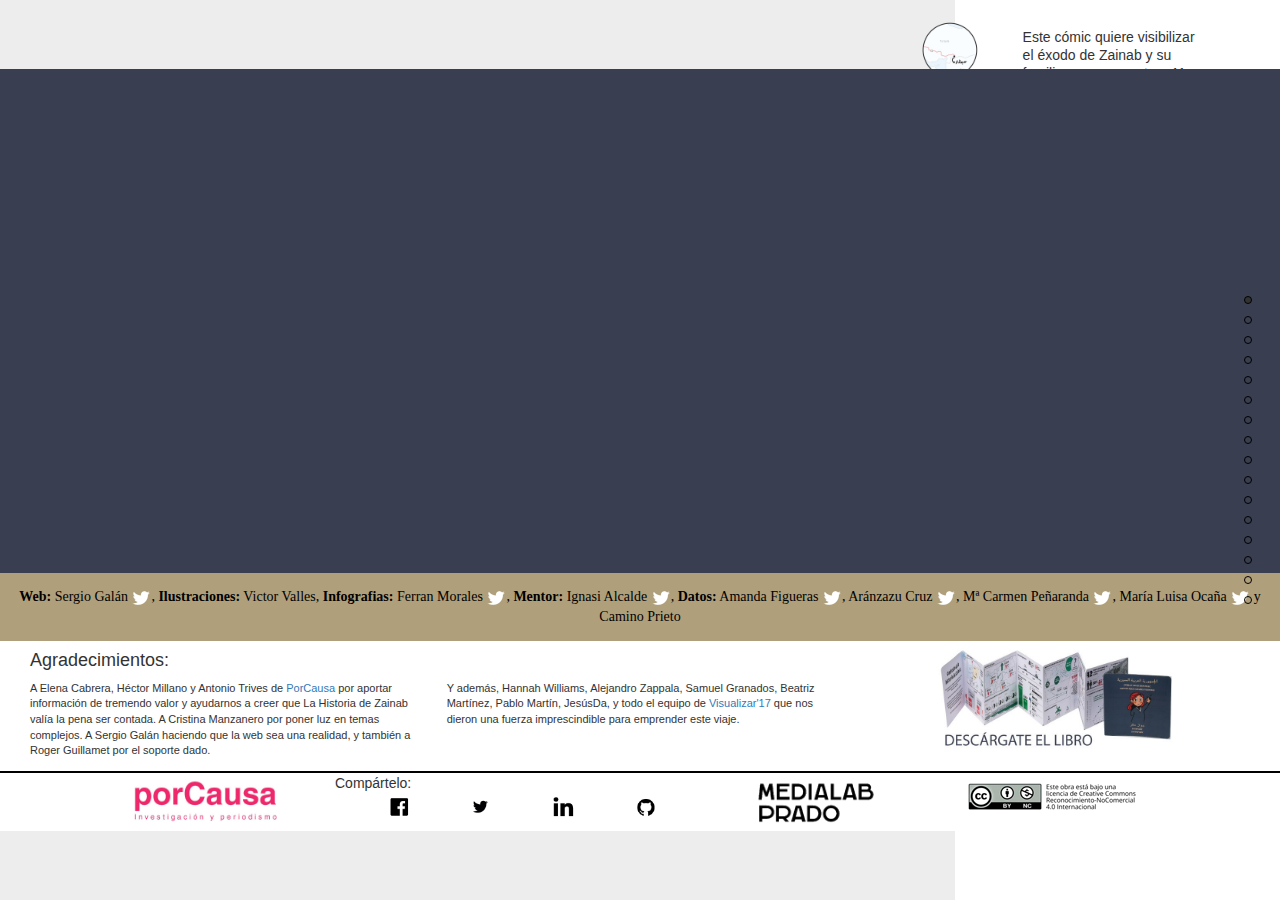
==== index.html @ 7ae91c41 "new" ====
<!DOCTYPE html>
<!-- saved from url=(0029)http://historiadezainab.org/# -->
<html>
<head><meta http-equiv="Content-Type" content="text/html; charset=UTF-8">
<!-- Global site tag (gtag.js) - Google Analytics -->
<script type="text/javascript" async="" src="./historiadezainab.org_files/analytics.js.下载"></script><script async="" src="./historiadezainab.org_files/js"></script>
<script>
  window.dataLayer = window.dataLayer || [];
  function gtag(){dataLayer.push(arguments);}
  gtag('js', new Date());

  gtag('config', 'UA-76793229-2');
</script>

	
    <meta http-equiv="X-UA-Compatible" content="IE=edge">
    <meta name="viewport" content="width=device-width, minimum-scale=1.0, maximum-scale=1.0, user-scalable=no">
     
    <!-- <base href="http://127.0.0.1/traficomadrid/">-->
    <link href="./historiadezainab.org_files/css" rel="stylesheet">
    <link rel="shortcut icon" href="http://historiadezainab.org/images/favicon.ico"> 
<meta property="og:url" content="http://historiadezainab.org/">
<meta property="og:type" content="article">
<meta property="og:title" content="Historia de Zainab. Periplos de una niña siria que huye de la guerra">
<meta property="og:description" content="Este cómic quiere visibilizar el éxodo de Zainab y su familia que, como otros 11 millones de personas, se han visto obligadas a abandonar su hogar desde que en 2011 comenzó la guerra en Siria.">
<meta property="og:image" content="https://raw.githubusercontent.com/medialab-prado/menoresRefugiadxs/master/images/c0_portada.jpg">
	
    <!--  CSS -->


    <link rel="stylesheet" href="./historiadezainab.org_files/bootstrap.min.css">
    <link rel="stylesheet" href="./historiadezainab.org_files/BootstrapXL.css">
    <link href="./historiadezainab.org_files/jBox.css" rel="stylesheet">
    <link rel="stylesheet" type="text/css" media="(min-width: 900px)" href="./historiadezainab.org_files/jquery.pagepiling.css">
    <link rel="stylesheet" href="./historiadezainab.org_files/home.css">
    <link rel="stylesheet" href="./historiadezainab.org_files/mobile.css">


<!--  JAVASCRIPT -->
    <script type="text/javascript" src="./historiadezainab.org_files/jquery.min.js.下载"></script>
    <!-- jbox -->
    <script src="./historiadezainab.org_files/jBox.min.js.下载"></script>




    <script type="text/javascript" src="./historiadezainab.org_files/bootstrap.min.js.下载"></script>
    <script type="text/javascript" src="./historiadezainab.org_files/jsrender.min.js.下载"></script>


    <!-- fullpage -->

    <script type="text/javascript" src="./historiadezainab.org_files/jquery.pagepiling.js.下载"></script>
    <!--  fullpage -->
    <script type="text/javascript" src="./historiadezainab.org_files/jquery.waypoints.min.js.下载"></script>

    <script>
        if (window.innerWidth > 900) {
            var head = document.getElementsByTagName('head')[0];

            var s1 = document.createElement("script");
            s1.type = "text/javascript";
            s1.src = "js/main.js";
            head.appendChild(s1);
        }else{
            var head = document.getElementsByTagName('head')[0];

            var s1 = document.createElement("script");
            s1.type = "text/javascript";
            s1.src = "js/main-mvl.js";
            head.appendChild(s1);
        }
    </script><script type="text/javascript" src="./historiadezainab.org_files/main.js.下载"></script>

</head>

<body class="vsc-initialized">
    <div id="pagepiling" style="overflow: hidden; touch-action: none;">
        <div class="section pp-section active pp-table" data-anchor="portada" style="z-index: 8;"><div class="pp-tableCell" style="height:100%">
            <div class="section-container" id="portada">

            <div class="container-fluid desktop-profile" style="background:url(images/c0_portada_cortada.jpg); background-color:#393F51; background-position: top; background-repeat: no-repeat; background-size: contain; width:100%; height:56vh">
    <div class="row">
        <div id="portada">
        <!--    <img src="images/c0_portada.jpg" class="img-responsive" style="z-index:1000"/> -->
            <div style="position:absolute; right:90px; bottom:10px;">
                <!--<a href="#" class="referencias" id="referencias-page-btn-0"> Créditos </a>-->
            </div>
        </div>
    </div>
</div>
<div class="container-fluid">
    <div clas="row" id="equipo-row" style="">
            <b>Web:</b> Sergio Galán <a href="https://twitter.com/sergioeclectico" target="_blank"><img alt="Sergio Twitter" src="./historiadezainab.org_files/twitter_portada_3.png"></a>,  <b>Ilustraciones:</b> Victor Valles,  <b>Infografias:</b> Ferran Morales <a href="https://twitter.com/ferranmorales" target="_blank"><img alt="Ferran Twitter" src="./historiadezainab.org_files/twitter_portada_3.png"></a>,  <b>Mentor:</b> Ignasi Alcalde <a href="https://twitter.com/ignasialcalde" target="_blank"><img alt="Ignasi Twitter" src="./historiadezainab.org_files/twitter_portada_3.png"></a>,  <b>Datos:</b> Amanda Figueras <a href="https://twitter.com/Lamandafi" target="_blank"><img alt="Amanda Twitter" src="./historiadezainab.org_files/twitter_portada_3.png"></a>,  Aránzazu Cruz <a href="https://twitter.com/arancruzmar" target="_blank"><img alt="Aranzazu Twitter" src="./historiadezainab.org_files/twitter_portada_3.png"></a>,  Mª Carmen Peñaranda <a href="https://twitter.com/MamenPenaranda" target="_blank"><img alt="Mamen Twitter" src="./historiadezainab.org_files/twitter_portada_3.png"></a>,  María Luisa Ocaña <a href="https://twitter.com/SpaceDog_1" target="_blank"><img alt="Maria Twitter" src="./historiadezainab.org_files/twitter_portada_3.png"></a>  y Camino Prieto
    </div>
    <div clas="row" style="min-height:120px; font-size:11px">
        <div class="col-md-4 ">
            <h4>Agradecimientos:</h4>
            A Elena Cabrera, Héctor Millano y Antonio Trives de <a href="https://porcausa.org/" target="_blank">PorCausa</a> por aportar información de tremendo
            valor y ayudarnos a creer que La Historia de Zainab valía la pena ser contada. A Cristina Manzanero por poner luz en temas complejos.
            A Sergio Galán haciendo que la web sea una realidad, y también a Roger Guillamet por el soporte dado.
        </div>
        <div class="col-md-4">
            <h4>&nbsp;</h4>
            Y además, Hannah Williams, Alejandro Zappala, Samuel Granados, Beatriz Martínez,
             Pablo Martín, JesúsDa, y todo el equipo de <a href="http://medialab-prado.es/article/visualizar17-migraciones" target="_blank">Visualizar'17</a>  que nos dieron una fuerza
            imprescindible para emprender este viaje.
        </div>
        <div class="col-md-4 ">
            <a href="http://historiadezainab.org/images/zainab_print.pdf" target="_blank" style="display: block; width:250px; margin: auto"> <img src="./historiadezainab.org_files/libro.jpg" class="img-responsive"> </a>
        </div>
    </div>
    <div clas="row">
        <div class="col-md-12">

        </div>
    </div>
    <div class="row" style="border-top:2px solid black; margin-top:10px;">
        <div class="col-md-2 col-md-offset-1" id="cover-footer">
                <div style="padding:5px">
                    <a href="https://porcausa.org/" target="_blank"> <img src="./historiadezainab.org_files/c0_portada_porcausa.png" class="img-responsive" width="155"> </a>
                </div>
        </div>
        <div class="col-md-4" id="cover-social">
            Compártelo:
            <ul class="share-buttons">
              <li><a href="https://www.facebook.com/sharer/sharer.php?u=http%3A%2F%2Fhistoriadezainab.org%2F&amp;t=La%20historia%20de%20Zainab" title="Share on Facebook" target="_blank"><img alt="Share on Facebook" src="./historiadezainab.org_files/c0_portada_facebook.png"></a></li>
              <li><a href="https://twitter.com/intent/tweet?source=http%3A%2F%2Fhistoriadezainab.org%2F&amp;text=La%20historia%20de%20Zainab:%20http%3A%2F%2Fhistoriadezainab.org%2F" target="_blank" title="Tweet"><img alt="Tweet" src="./historiadezainab.org_files/c0_portada_twitter.png"></a></li>
              <li><a href="http://www.linkedin.com/shareArticle?mini=true&amp;url=http%3A%2F%2Fhistoriadezainab.org%2F&amp;title=La%20historia%20de%20Zainab&amp;summary=Este%20c%C3%B3mic%20quiere%20visibilizar%20el%20%C3%A9xodo%20de%20Zainab%20y%20su%20familia%20que%2C%20como%20otros%2011%20millones%20de%20personas%2C%20se%20han%20visto%20obligadas%20a%20abandonar%20su%20hogar%20desde%20que%20en%202011%20comenz%C3%B3%20la%20guerra%20en%20Siria.&amp;source=http%3A%2F%2Fhistoriadezainab.org%2F" target="_blank" title="Share on LinkedIn"><img alt="Share on LinkedIn" src="./historiadezainab.org_files/c0_portada_linkedit.png"></a></li>
              <li><a href="https://github.com/medialab-prado/menoresRefugiadxs" target="_blank" title="GitHub"><img alt="GitHub" src="./historiadezainab.org_files/c0_portada_github.png"></a></li>
            </ul>
        </div>
        <div class="col-md-2 " style="padding:5px">
            <a href="http://medialab-prado.es/" target="_blank"> <img src="./historiadezainab.org_files/c0_portada_medialab.png" class="img-responsive" width="160"></a>
        </div>
        <div class="col-md-2 " style="padding:5px">
            <div style="font-size:8px; line-height:12px; vertical-align:center;">

            <a rel="license" href="http://creativecommons.org/licenses/by-nc/4.0/" target="_blank"><img alt="Licencia de Creative Commons" style="border-width:0" src="./historiadezainab.org_files/creative_2.png"></a>
        </div>
    </div>

</div>
<script src="./historiadezainab.org_files/iiba-ll-s.js.下载" id="iib-awards-badge" style="z-index:100"></script>
<style>
#iib-awards-badge-link{
    z-index: 100
}
</style>


<div class="referencias-popover" id="referencias-page-0">


</div>
</div></div>

        </div></div>
        <div class="section pp-section pp-table" data-anchor="page1" style="z-index: 7;"><div class="pp-tableCell" style="height:100%">
            <div class="section-container" id="page-1">

            <div class="container-fluid">
    <div class="row">
        <div class="col-md-9 section-left">
            <div class="section-inner-content">
                <div class="story-content" style="background-image: url(&quot;images/c1_IMG_story.jpg&quot;); height: 685.675px;">
                <!--     <img src="images/c1_IMG_story.jpg" class="img-responsive" /> imagen de historia-->
                </div>
                <div class="data-content" style="display: none; background-image: url(&quot;images/c1_IMG_grafico.jpg&quot;); height: 685.675px;">
                    <!-- <img src="images/c1_IMG_grafico.jpg" class="img-responsive" /> imagen de datos-->
                </div>
            </div>
        </div>
        <div class="col-md-3">
            <div class="menu-content">
                <!-- METER CONTENIDO DEL PANEL DERECHO AQUÍ -->
                <div class="menu-story-content">
                    <div class="row">
                        <div class="col-md-9 col-md-offset-1 col-lg-8 col-lg-offset-2 col-sm-10 col-sm-offset-1 col-xl-7 col-xl-offset-1">

                        <div class="menu-story-inner">
                        Este cómic quiere visibilizar el éxodo de Zainab y su familia que, como otros 11 millones de personas, se han visto obligadas a abandonar su hogar desde que en 2011 comenzó la guerra en Siria. <br>Esta historia y sus protagonistas se basan en casos y hechos reales.
                        </div>
                        <!--<a href="#" class="switchMode" class="btn btn-circle">   <img src="images/c1_ver_grafico.jpg" class="vergrafico img-responsive" /> </a>-->
                </div>
            </div>
                </div>
                <div class="menu-data-content" style="display:none">
                    <div class="row">
                        <div class="col-md-9 col-md-offset-1 col-lg-8 col-lg-offset-2 col-sm-10 col-sm-offset-1 col-xl-7 col-xl-offset-1">
                            <div class="menu-data-inner">
                                Este proyecto se ha realizado durante Visualizar'17, un proceso de investigación participativo sobre visualización de información y migraciones. Los datos entran en acción para contar una historia. Y si a menudo es difícil obtener datos fiables, en un contexto de guerra todas las cifras se convierten en estimaciones. No por ello dejan de representar una realidad que están viviendo millones de personas tratadas como números. Aquí tratamos a los números como personas.
                            </div>
                            <a href="http://historiadezainab.org/#" class="referencias" id="referencias-page-btn-1"> Referencias bibliográficas </a>
                            <!-- <a href="#" class="switchMode" class="btn btn-circle">
                                <img src="images/c1_ver_story.jpg" class="verstory img-responsive" />
                            </a> -->
                        </div>
                    </div>
                </div>
            </div>

            <div class="extra-btn-container">
                <a class="" id="map-btn-page-1" href="http://historiadezainab.org/#"> <img src="./historiadezainab.org_files/c1_menu_mapa.png" width="60px" height="74px" class="mapa img-responsive">
                    ver mapa
                </a>
                <a href="http://historiadezainab.org/#" class="switchMode verstory-btn" style="display: none;">
                    <img src="./historiadezainab.org_files/c1_menu_story.png" width="60px" height="74px" class="verstory img-responsive">
                    ver historia
                </a>
                <a href="http://historiadezainab.org/#" class="switchMode vergrafico-btn"> <img src="./historiadezainab.org_files/c1_menu_datos.png" width="60px" height="74px" class="vergrafico img-responsive">
                    ver datos
                </a>
            </div>


        </div>
    </div>

</div>

<div class="map-popover" id="map-page-1">
    <img src="./historiadezainab.org_files/c1_mapa_ACT.jpg" class="img-responsive">
</div>
</div>
        </div></div>
        <div class="section pp-section pp-table" data-anchor="page2" style="z-index: 6;"><div class="pp-tableCell" style="height:100%">
            <div class="section-container" id="page-2">

            <div class="container-fluid">
    <div class="row">
        <div class="col-md-9 section-left">
            <div class="section-inner-content">
                <div class="story-content" style="background-image: url(&quot;images/c2_IMG_story.jpg&quot;); height: 685.675px;">
                <!--     <img src="images/c1_IMG_story.jpg" class="img-responsive" /> imagen de historia-->
                </div>
                <div class="data-content" style="display: none; background-image: url(&quot;images/c2_IMG_grafico.jpg&quot;); height: 685.675px;">
                    <!-- <img src="images/c1_IMG_grafico.jpg" class="img-responsive" /> imagen de datos-->
                </div>
            </div>
        </div>
        <div class="col-md-3">
            <div class="menu-content">
                <!-- METER CONTENIDO DEL PANEL DERECHO AQUÍ -->
                <div class="menu-story-content">
                    <div class="row">
                        <div class="col-md-9 col-md-offset-1 col-lg-8 col-lg-offset-2 col-sm-10 col-sm-offset-1 col-xl-7 col-xl-offset-1">

                        <div class="menu-story-inner">
                        <b><br> Octubre 2015<br> Alepo &gt; Turquía <br>  (600 km en 4 días)<br>  <br> </b>  El periplo de Zainab y su familia comienza una noche de otoño, justo un año después de que su padre se marchara a Alemania con el objetivo de solicitar asilo. Para evitar al ejército y los controles, viajan a pie durante las noches y descansan durante el día en escondites. Zainab y su familia no están solos. Miles de personas se desplazan en fila para llegar a Turquía. Tras cuatro días, cruzan la frontera. Justo ahí les espera un coche que, tras un precio acordado, les acercará al mar.
                        </div>
                        <!--<a href="#" class="switchMode" class="btn btn-circle">   <img src="images/c2_ver_grafico.jpg" class="vergrafico img-responsive" /> </a>-->
                </div>
            </div>
                </div>
                <div class="menu-data-content" style="display:none">
                    <div class="row">
                        <div class="col-md-9 col-md-offset-1 col-lg-8 col-lg-offset-2 col-sm-10 col-sm-offset-1 col-xl-7 col-xl-offset-1">
                            <div class="menu-data-inner">
                                Cuando se inicia el conflicto, en 2011, Siria es el tercer país del mundo receptor de personas refugiadas. En 2015, cuando Zainab y su familia comienzan su periplo, Siria es el principal país de origen de los refugiados con más de 11,5 millones. En la actualidad, en 2017, dos de cada tres personas de Siria han tenido que abandonar su hogar.  Zainab y su familia viajan durante las noches y a pie, tardan cuatro días en llegar.
                            </div>
                            <a href="http://historiadezainab.org/#" class="referencias" id="referencias-page-btn-2"> Referencias bibliográficas </a>
                            <!-- <a href="#" class="switchMode" class="btn btn-circle">
                                <img src="images/c2_ver_story.jpg" class="verstory img-responsive" />
                            </a> -->
                        </div>
                    </div>
                </div>
            </div>

            <div class="extra-btn-container">
                <a class="" id="map-btn-page-2" href="http://historiadezainab.org/#"> <img src="./historiadezainab.org_files/c2_menu_mapa.png" width="60px" height="74px" class="mapa img-responsive">
                    ver mapa
                </a>
                <a href="http://historiadezainab.org/#" class="switchMode verstory-btn" style="display: none;">
                    <img src="./historiadezainab.org_files/c2_menu_story.png" width="60px" height="74px" class="verstory img-responsive">
                    ver historia
                </a>
                <a href="http://historiadezainab.org/#" class="switchMode vergrafico-btn"> <img src="./historiadezainab.org_files/c2_menu_datos.png" width="60px" height="74px" class="vergrafico img-responsive">
                    ver datos
                </a>
            </div>


        </div>
    </div>

</div>

<div class="map-popover" id="map-page-2">
    <img src="./historiadezainab.org_files/c2_mapa_ACT.jpg" class="img-responsive">
</div>
</div>
        </div></div>
        <div class="section pp-section pp-table" data-anchor="page3" style="z-index: 5;"><div class="pp-tableCell" style="height:100%">
            <div class="section-container" id="page-3">

            <div class="container-fluid">
    <div class="row">
        <div class="col-md-9 section-left">
            <div class="section-inner-content">
                <div class="story-content" style="background-image: url(&quot;images/c3_IMG_story.jpg&quot;); height: 685.675px;">
                <!--     <img src="images/c1_IMG_story.jpg" class="img-responsive" /> imagen de historia-->
                </div>
                <div class="data-content" style="display: none; background-image: url(&quot;images/c3_IMG_grafico.jpg&quot;); height: 685.675px;">
                    <!-- <img src="images/c1_IMG_grafico.jpg" class="img-responsive" /> imagen de datos-->
                </div>
            </div>
        </div>
        <div class="col-md-3">
            <div class="menu-content">
                <!-- METER CONTENIDO DEL PANEL DERECHO AQUÍ -->
                <div class="menu-story-content">
                    <div class="row">
                        <div class="col-md-9 col-md-offset-1 col-lg-8 col-lg-offset-2 col-sm-10 col-sm-offset-1 col-xl-7 col-xl-offset-1">

                        <div class="menu-story-inner">
                        <b><br>Noviembre 2015<br>Turquía &gt; Izmir<br>(500 km en 6 días)<br><br></b>Zainab llega a Izmir, donde se dan cita centenares de familias con el objetivo de buscar una embarcación que los lleve a Grecia.Los traficantes de personas exigen a la madre de Zainab entre 500 y 700 euros por una plaza de un único adulto en un bote pequeño. El precio para los niños se reduce a la mitad.Un chaleco salvavidas son otros 100 euros. La madre de Zainab no confía en las personas que hacen del tráfico humano su modo de vida.
                        </div>
                        <!--<a href="#" class="switchMode" class="btn btn-circle">   <img src="images/c3_ver_grafico.jpg" class="vergrafico img-responsive" /> </a>-->
                </div>
            </div>
                </div>
                <div class="menu-data-content" style="display:none">
                    <div class="row">
                        <div class="col-md-9 col-md-offset-1 col-lg-8 col-lg-offset-2 col-sm-10 col-sm-offset-1 col-xl-7 col-xl-offset-1">
                            <div class="menu-data-inner">
                                El 90% de los migrantes que llegan a Europa lo hacen usando redes de tráfico de personas. En muchas ocasiones, los contrabandistas cuentan además con la complicidad de los funcionarios de los controles fronterizos que quieren beneficiarse de un lucrativo negocio que, en 2016, supuso 2.000 millones de euros y en 2015 más del doble: 5.000 millones de euros.
                            </div>
                            <a href="http://historiadezainab.org/#" class="referencias" id="referencias-page-btn-3"> Referencias bibliográficas </a>
                            <!-- <a href="#" class="switchMode" class="btn btn-circle">
                                <img src="images/c3_ver_story.jpg" class="verstory img-responsive" />
                            </a> -->
                        </div>
                    </div>
                </div>
            </div>

            <div class="extra-btn-container">
                <a class="" id="map-btn-page-3" href="http://historiadezainab.org/#"> <img src="./historiadezainab.org_files/c3_menu_mapa.png" width="60px" height="74px" class="mapa img-responsive">
                    ver mapa
                </a>
                <a href="http://historiadezainab.org/#" class="switchMode verstory-btn" style="display: none;">
                    <img src="./historiadezainab.org_files/c3_menu_story.png" width="60px" height="74px" class="verstory img-responsive">
                    ver historia
                </a>
                <a href="http://historiadezainab.org/#" class="switchMode vergrafico-btn"> <img src="./historiadezainab.org_files/c3_menu_datos.png" width="60px" height="74px" class="vergrafico img-responsive">
                    ver datos
                </a>
            </div>


        </div>
    </div>

</div>

<div class="map-popover" id="map-page-3">
    <img src="./historiadezainab.org_files/c3_mapa_ACT.jpg" class="img-responsive">
</div>
</div>
        </div></div>
        <div class="section pp-section pp-table" data-anchor="page4" style="z-index: 4;"><div class="pp-tableCell" style="height:100%">
            <div class="section-container" id="page-4">

            <div class="container-fluid">
    <div class="row">
        <div class="col-md-9 section-left">
            <div class="section-inner-content">
                <div class="story-content" style="background-image: url(&quot;images/c4_IMG_story.jpg&quot;); height: 685.675px;">
                <!--     <img src="images/c1_IMG_story.jpg" class="img-responsive" /> imagen de historia-->
                </div>
                <div class="data-content" style="display: none; background-image: url(&quot;images/c4_IMG_grafico.jpg&quot;); height: 685.675px;">
                    <!-- <img src="images/c1_IMG_grafico.jpg" class="img-responsive" /> imagen de datos-->
                </div>
            </div>
        </div>
        <div class="col-md-3">
            <div class="menu-content">
                <!-- METER CONTENIDO DEL PANEL DERECHO AQUÍ -->
                <div class="menu-story-content">
                    <div class="row">
                        <div class="col-md-9 col-md-offset-1 col-lg-8 col-lg-offset-2 col-sm-10 col-sm-offset-1 col-xl-7 col-xl-offset-1">

                        <div class="menu-story-inner">
                        <b><br> Noviembre 2015<br> Izmir &gt; Lesbos<br> (170 km en 4 horas)<br> <br></b> El Mediterráneo se convierte en temible tras ver que la embarcación segura que les prometieron es en realidad una lancha de goma. Las 54 personas que quieren surcar la travesía hasta Grecia se suben a un bote que tiene capacidad para 30. El mar está bravío, y aunque sólo 200 kilómetros separan Turquía de Grecia, el viaje se hace eterno. Nuestra protagonista llega a la isla de Lesbos. Pisar de nuevo tierra firme parece un sueño. Son recibidos por voluntarios y trasladados al campo de Moria.
                        </div>
                        <!--<a href="#" class="switchMode" class="btn btn-circle">   <img src="images/c4_ver_grafico.jpg" class="vergrafico img-responsive" /> </a>-->
                </div>
            </div>
                </div>
                <div class="menu-data-content" style="display:none">
                    <div class="row">
                        <div class="col-md-9 col-md-offset-1 col-lg-8 col-lg-offset-2 col-sm-10 col-sm-offset-1 col-xl-7 col-xl-offset-1">
                            <div class="menu-data-inner">
                                Cerca de un millón de personas han llegado a Europa por las rutas migratorias del Mediterráneo desde 2015, aunque la Europol ha advertido de la existencia de otro tipo de desapariciones: 10.000 menores refugiados no acompañados podrían haber caído en redes criminales y de trata de personas.
                            </div>
                            <a href="http://historiadezainab.org/#" class="referencias" id="referencias-page-btn-4"> Referencias bibliográficas </a>
                            <!-- <a href="#" class="switchMode" class="btn btn-circle">
                                <img src="images/c4_ver_story.jpg" class="verstory img-responsive" />
                            </a> -->
                        </div>
                    </div>
                </div>
            </div>

            <div class="extra-btn-container">
                <a class="" id="map-btn-page-4" href="http://historiadezainab.org/#"> <img src="./historiadezainab.org_files/c4_menu_mapa.png" width="60px" height="74px" class="mapa img-responsive">
                    ver mapa
                </a>
                <a href="http://historiadezainab.org/#" class="switchMode verstory-btn" style="display: none;">
                    <img src="./historiadezainab.org_files/c4_menu_story.png" width="60px" height="74px" class="verstory img-responsive">
                    ver historia
                </a>
                <a href="http://historiadezainab.org/#" class="switchMode vergrafico-btn"> <img src="./historiadezainab.org_files/c4_menu_datos.png" width="60px" height="74px" class="vergrafico img-responsive">
                    ver datos
                </a>
            </div>


        </div>
    </div>

</div>

<div class="map-popover" id="map-page-4">
    <img src="./historiadezainab.org_files/c4_mapa_ACT.jpg" class="img-responsive">
</div>
</div>
        </div></div>
        <div class="section pp-section pp-table" data-anchor="page5" style="z-index: 3;"><div class="pp-tableCell" style="height:100%">
            <div class="section-container" id="page-5">

            <div class="container-fluid">
    <div class="row">
        <div class="col-md-9 section-left">
            <div class="section-inner-content">
                <div class="story-content" style="background-image: url(&quot;images/c5_IMG_story.jpg&quot;); height: 685.675px;">
                <!--     <img src="images/c1_IMG_story.jpg" class="img-responsive" /> imagen de historia-->
                </div>
                <div class="data-content" style="display: none; background-image: url(&quot;images/c5_IMG_grafico.jpg&quot;); height: 685.675px;">
                    <!-- <img src="images/c1_IMG_grafico.jpg" class="img-responsive" /> imagen de datos-->
                </div>
            </div>
        </div>
        <div class="col-md-3">
            <div class="menu-content">
                <!-- METER CONTENIDO DEL PANEL DERECHO AQUÍ -->
                <div class="menu-story-content">
                    <div class="row">
                        <div class="col-md-9 col-md-offset-1 col-lg-8 col-lg-offset-2 col-sm-10 col-sm-offset-1 col-xl-7 col-xl-offset-1">

                        <div class="menu-story-inner">
                        <b><br> Noviembre 2015<br>Lesbos &gt; Moria<br>(0 km. Están cuatro meses)<br><br></b>Zainab y su familia desembarcan en Lesbos. Ellos, junto con las demás personas que llegaron en su bote, se registran en Moria y piden la residencial temporal mientras se resuelve la reagrupación familiar solicitada por su padre en Alemania. Durante los meses que viven aquí, la familia accede a los recursos que facilita el campamento mientras esperan una respuesta su petición de residencia. Este campo, comparado con otros, no es acogedor. Es un lugar de llegada y hacinamiento. Tiene capacidad para 1.500 personas y hay más de 3.000.
                        </div>
                        <!--<a href="#" class="switchMode" class="btn btn-circle">   <img src="images/c5_ver_grafico.jpg" class="vergrafico img-responsive" /> </a>-->
                </div>
            </div>
                </div>
                <div class="menu-data-content" style="display:none">
                    <div class="row">
                        <div class="col-md-9 col-md-offset-1 col-lg-8 col-lg-offset-2 col-sm-10 col-sm-offset-1 col-xl-7 col-xl-offset-1">
                            <div class="menu-data-inner">
                                Grecia vive una llegada exponencial de personas migrantes en 2015, con un aumento de más de 800.000 personas respecto al año anterior. Las solicitudes de asilo suponen un escaso 2% sobre el millón de personas que han llegado a Grecia desde 2014. En 2016, ocho de cada diez solicitudes de asilo quedaron pendientes de gestionar.
                            </div>
                            <a href="http://historiadezainab.org/#" class="referencias" id="referencias-page-btn-5"> Referencias bibliográficas </a>
                            <!-- <a href="#" class="switchMode" class="btn btn-circle">
                                <img src="images/c5_ver_story.jpg" class="verstory img-responsive" />
                            </a> -->
                        </div>
                    </div>
                </div>
            </div>

            <div class="extra-btn-container">
                <a class="" id="map-btn-page-5" href="http://historiadezainab.org/#"> <img src="./historiadezainab.org_files/c5_menu_mapa.png" width="60px" height="74px" class="mapa img-responsive">
                    ver mapa
                </a>
                <a href="http://historiadezainab.org/#" class="switchMode verstory-btn" style="display: none;">
                    <img src="./historiadezainab.org_files/c5_menu_story.png" width="60px" height="74px" class="verstory img-responsive">
                    ver historia
                </a>
                <a href="http://historiadezainab.org/#" class="switchMode vergrafico-btn"> <img src="./historiadezainab.org_files/c5_menu_datos.png" width="60px" height="74px" class="vergrafico img-responsive">
                    ver datos
                </a>
            </div>


        </div>
    </div>

</div>

<div class="map-popover" id="map-page-5">
    <img src="./historiadezainab.org_files/c5_mapa_ACT.jpg" class="img-responsive">
</div>
</div>
        </div></div>
        <div class="section pp-section pp-table" data-anchor="page6" style="z-index: 2;"><div class="pp-tableCell" style="height:100%">
            <div class="section-container" id="page-6">

            <div class="container-fluid">
    <div class="row">
        <div class="col-md-9 section-left">
            <div class="section-inner-content">
                <div class="story-content" style="background-image: url(&quot;images/c6_IMG_story.jpg&quot;); height: 685.675px;">
                    <!-- img src="images/c6_IMG_story.jpg" class="img-responsive" /> --> <!-- imagen de historia-->
                </div>
                <div class="data-content" style="display: none; height: 685.675px;">
                    <div class="row">
                        <div class="col-sm-2 col-lg-1 " style="margin-top:2em">
                            <ul class="carousel-btn">
                                <a href="http://historiadezainab.org/#" data-target="#myCarousel" data-slide-to="0" class="carouselGotoBtn btn btn-default btn-block active">
                                    <li>
                                        2011
                                    </li>
                                </a>
                                <a href="http://historiadezainab.org/#" data-target="#myCarousel" data-slide-to="1" class="carouselGotoBtn btn btn-default btn-block">
                                    <li>
                                    2012
                                </li></a>
                                <a href="http://historiadezainab.org/#" data-target="#myCarousel" data-slide-to="2" class="carouselGotoBtn btn btn-default btn-block">
                                    <li>
                                    2013
                                </li></a>
                                <a href="http://historiadezainab.org/#" data-target="#myCarousel" data-slide-to="3" class="carouselGotoBtn btn btn-default btn-block">
                                    <li>
                                    2014
                                </li></a>
                                <a href="http://historiadezainab.org/#" data-target="#myCarousel" data-slide-to="4" class="carouselGotoBtn btn btn-default btn-block">
                                    <li>
                                    2015
                                </li></a>
                                <a href="http://historiadezainab.org/#" data-target="#myCarousel" data-slide-to="5" class="carouselGotoBtn btn btn-default btn-block">
                                    <li>
                                    2016
                                </li></a>
                                <a href="http://historiadezainab.org/#" data-target="#myCarousel" data-slide-to="6" class="carouselGotoBtn btn btn-default btn-block">
                                    <li>
                                    2017
                                </li></a>
                            </ul>
                        </div>
                        <div class="col-sm-10 col-lg-11">
                            <div id="myCarousel" class="carousel" data-ride="carousel">
                                <div class="carousel-inner">
                                    <div class="item active">
                                      <img src="./historiadezainab.org_files/c6_aerea2011.jpg" alt="2011">
                                    </div>

                                    <div class="item">
                                      <img src="./historiadezainab.org_files/c6_aerea2012.jpg" alt="2012">
                                    </div>

                                    <div class="item">
                                      <img src="./historiadezainab.org_files/c6_aerea2013.jpg" alt="2013">
                                    </div>
                                    <div class="item">
                                      <img src="./historiadezainab.org_files/c6_aerea2014.jpg" alt="2014">
                                    </div>
                                    <div class="item">
                                      <img src="./historiadezainab.org_files/c6_aerea2015.jpg" alt="2015">
                                    </div>
                                    <div class="item">
                                      <img src="./historiadezainab.org_files/c6_aerea2016.jpg" alt="2016">
                                    </div>
                                    <div class="item">
                                      <img src="./historiadezainab.org_files/c6_aerea2017.jpg" alt="2017">
                                    </div>
                                  </div>
                              </div>
                              <div>
                                  <img src="./historiadezainab.org_files/c6_IMG_grafico_inferior.jpg" class="img-responsive">
                              </div>
                          </div>
                      </div>
                </div>
            </div>
        </div>
        <div class="col-md-3">
            <div class="menu-content">
                <!-- METER CONTENIDO DEL PANEL DERECHO AQUÍ -->

                <div class="menu-story-content">
                    <div class="row">
                        <div class="col-md-9 col-md-offset-1 col-lg-8 col-lg-offset-2 col-sm-10 col-sm-offset-1 col-xl-7 col-xl-offset-1">
                            <div class="menu-story-inner">
                            <b><br>Marzo 2016<br>Moria &gt; Nea Kavala<br>(528 km. Están un año)<br><br></b> Marzo 2016. Ante el hacinamiento de Moria, Zainab y su familia son trasladados al campo de Nea Kavala, en Polikastro. Aquí continúan la espera de la petición de residencia temporal. Zainab está contenta, las condiciones en este campo son mucho mejores que en el anterior. En él viven 425 personas, y Zainab tiene acceso a actividades educativas, compartidas con muchos otros menores. La situación de su madre es más desesperada: la espera se hace eterna y carecen de posibilidades para continuar con una vida digna. Nea Kavala se convierte en su hogar durante un largo año.
                            </div>
                            <!-- <a href="#" class="switchMode" class="btn btn-circle"> <img src="images/c6_ver_grafico.jpg" class="vergrafico img-responsive" /> </a>-->
                        </div>
                    </div>
                </div>
                <div class="menu-data-content" style="display:none">
                    <div class="row">
                        <div class="col-md-9 col-md-offset-1 col-lg-8 col-lg-offset-2 col-sm-10 col-sm-offset-1 col-xl-7 col-xl-offset-1">
                            <div class="menu-data-inner">
                                Los migrantes esperan durante un tiempo indeterminado en campos de refugiados de distinta índole. En el caso de Grecia, no se sabe con exactitud cuántos hay, ni siquiera se pueden clasificar por categorías dado que en muchas ocasiones son recintos que surgen al albur de la llegada masiva de migrantes y donde se concentran miles de personas en condiciones infrahumanas. ACNUR tampoco da una definición de la tipología de campos que hay en el país griego.

                            </div>
                            <a href="http://historiadezainab.org/#" class="referencias" id="referencias-page-btn-6"> Referencias bibliográficas </a>
                            <!--<a href="#" class="switchMode" class="btn btn-circle">  <img src="images/c6_ver_story.jpg" class="verstory img-responsive" /> </a>-->
                        </div>
                    </div>
                </div>

            </div>
            <div class="extra-btn-container">
                <a class="" id="map-btn-page-6" href="http://historiadezainab.org/#"> <img src="./historiadezainab.org_files/c6_menu_mapa.png" width="60px" height="74px" class="mapa img-responsive">
                    ver mapa
                </a>
                <a href="http://historiadezainab.org/#" class="switchMode verstory-btn" style="display: none;">
                    <img src="./historiadezainab.org_files/c6_menu_story.png" width="60px" height="74px" class="verstory img-responsive">
                    ver historia
                </a>
                <a href="http://historiadezainab.org/#" class="switchMode vergrafico-btn"> <img src="./historiadezainab.org_files/c6_menu_datos.png" width="60px" height="74px" class="vergrafico img-responsive">
                    ver datos
                </a>
            </div>
        </div>
    </div>

</div>

<div class="map-popover" id="map-page-6">
    <img src="./historiadezainab.org_files/c6_mapa_ACT.jpg" class="img-responsive">
</div>
</div>
        </div></div>
        <div class="section pp-section pp-table" data-anchor="page7" style="z-index: 1;"><div class="pp-tableCell" style="height:100%">
            <div class="section-container" id="page-7">

            <div class="container-fluid">
    <div class="row">
        <div class="col-md-9 section-left">
            <div class="section-inner-content">
                <div class="story-content" style="background-image: url(&quot;images/c7_IMG_story.jpg&quot;); height: 685.675px;">
                <!--     <img src="images/c1_IMG_story.jpg" class="img-responsive" /> imagen de historia-->
                </div>
                <div class="data-content" style="display: none; background-image: url(&quot;images/c7_IMG_grafico.jpg&quot;); height: 685.675px;">
                    <!-- <img src="images/c1_IMG_grafico.jpg" class="img-responsive" /> imagen de datos-->
                </div>
            </div>
        </div>
        <div class="col-md-3">
            <div class="menu-content">
                <!-- METER CONTENIDO DEL PANEL DERECHO AQUÍ -->
                <div class="menu-story-content">
                    <div class="row">
                        <div class="col-md-9 col-md-offset-1 col-lg-8 col-lg-offset-2 col-sm-10 col-sm-offset-1 col-xl-7 col-xl-offset-1">

                        <div class="menu-story-inner">
                        <b><br> Marzo 2017<br> Polikastro<br> (Tiempo indefinido)<br> <br></b> Tras un año en el campo de Nea Kavala, Zainab y su familia tienen la posibilidad de ser reubicados en un piso en Polikastro gestionado por ACNUR, en el noreste continental de Grecia. Salir del campo es una buena noticia, aunque no implica que su situación esté resuelta. Aún así, con el cambio de residencia los sueños de Zainab se desbocan: ¿se acerca el momento de volver a estar toda la familia junta? La vivienda sigue siendo un lugar que no es su destino. Un lugar donde esperar indefinidamente a que se les conceda el asilo y la reagrupación familiar. Un lugar que no es donde quieren estar. Un no lugar.
                        </div>
                        <!--<a href="#" class="switchMode" class="btn btn-circle">   <img src="images/c7_ver_grafico.jpg" class="vergrafico img-responsive" /> </a>-->
                </div>
            </div>
                </div>
                <div class="menu-data-content" style="display:none">
                    <div class="row">
                        <div class="col-md-9 col-md-offset-1 col-lg-8 col-lg-offset-2 col-sm-10 col-sm-offset-1 col-xl-7 col-xl-offset-1">
                            <div class="menu-data-inner">
                                La burocracia es otro de los grandes obstáculos para los migrantes. El proceso de solicitud de asilo viene determinado por el Reglamento de Dublín de 2013, que exige que la tramitación la realice el primer país de la UE al que llega el migrante. A partir de aquí, cada estado aplica su procedimiento. La mayoría fija entre tres y seis meses la respuesta a una petición de asilo, aunque se incumple en la mayoría de los casos. Si el solicitante tiene familia y pide la reagrupación, se abre un segundo trámite que dilata todo el proceso. Mientras tanto, esperan sine die a que se resuelva su situación en campos de refugiados, centros de internamiento o pisos de ONGs.
                            </div>
                            <a href="http://historiadezainab.org/#" class="referencias" id="referencias-page-btn-7"> Referencias bibliográficas </a>
                            <!-- <a href="#" class="switchMode" class="btn btn-circle">
                                <img src="images/c7_ver_story.jpg" class="verstory img-responsive" />
                            </a> -->
                        </div>
                    </div>
                </div>
            </div>

            <div class="extra-btn-container">
                <a class="" id="map-btn-page-7" href="http://historiadezainab.org/#"> <img src="./historiadezainab.org_files/c7_menu_mapa.png" width="60px" height="74px" class="mapa img-responsive">
                    ver mapa
                </a>
                <a href="http://historiadezainab.org/#" class="switchMode verstory-btn" style="display: none;">
                    <img src="./historiadezainab.org_files/c7_menu_story.png" width="60px" height="74px" class="verstory img-responsive">
                    ver historia
                </a>
                <a href="http://historiadezainab.org/#" class="switchMode vergrafico-btn"> <img src="./historiadezainab.org_files/c7_menu_datos.png" width="60px" height="74px" class="vergrafico img-responsive">
                    ver datos
                </a>
            </div>


        </div>
    </div>

</div>

<div class="map-popover" id="map-page-7">
    <img src="./historiadezainab.org_files/c7_mapa_ACT.jpg" class="img-responsive">
</div>
</div>
        </div></div>
    </div>

    <!-- aquí van los links a las secciones -->
    <div id="timeline" style="">
		<ul class="cd-timeline-navigation">
			<li id="nav-btn-page1"><a href="http://historiadezainab.org/#page1" class="btn-navigation active"><img src="./historiadezainab.org_files/c1_menu.jpg" class="img-menu"></a></li>
			<li id="nav-btn-page2"><a href="http://historiadezainab.org/#page2" class="btn-navigation"><img src="./historiadezainab.org_files/c2_menu.jpg" class="img-menu"></a></li>
            <li id="nav-btn-page3"><a href="http://historiadezainab.org/#page3" class="btn-navigation"><img src="./historiadezainab.org_files/c3_menu.jpg" class="img-menu"></a></li>
            <li id="nav-btn-page4"><a href="http://historiadezainab.org/#page4" class="btn-navigation"><img src="./historiadezainab.org_files/c4_menu.jpg" class="img-menu"></a></li>
            <li id="nav-btn-page5"><a href="http://historiadezainab.org/#page5" class="btn-navigation"><img src="./historiadezainab.org_files/c5_menu.jpg" class="img-menu"></a></li>
            <li id="nav-btn-page6"><a href="http://historiadezainab.org/#page6" class="btn-navigation"><img src="./historiadezainab.org_files/c6_menu.jpg" class="img-menu"></a></li>
            <li id="nav-btn-page7"><a href="http://historiadezainab.org/#page7" class="btn-navigation"><img src="./historiadezainab.org_files/c7_menu.jpg" class="img-menu"></a></li>
		</ul> <!-- .cd-timeline-navigation -->
	</div> <!-- .timeline -->




<div class="xl-chrome-ext-bar" id="xl_chrome_ext_{4DB361DE-01F7-4376-B494-639E489D19ED}" style="display: none;">
      <div class="xl-chrome-ext-bar__logo"></div>

      <a id="xl_chrome_ext_download" href="javascript:;" class="xl-chrome-ext-bar__option">下载视频</a>
      <a id="xl_chrome_ext_close" href="javascript:;" class="xl-chrome-ext-bar__close"></a>
    </div><div id="pp-nav" class="right" style="color: rgb(0, 0, 0); margin-top: -83.5px;"><ul><li data-tooltip=""><a href="http://historiadezainab.org/#portada" class="active"><span style="border-color: rgb(0, 0, 0);"></span></a></li><li data-tooltip=""><a href="http://historiadezainab.org/#page1"><span style="border-color: rgb(0, 0, 0);"></span></a></li><li data-tooltip=""><a href="http://historiadezainab.org/#page2"><span style="border-color: rgb(0, 0, 0);"></span></a></li><li data-tooltip=""><a href="http://historiadezainab.org/#page3"><span style="border-color: rgb(0, 0, 0);"></span></a></li><li data-tooltip=""><a href="http://historiadezainab.org/#page4"><span style="border-color: rgb(0, 0, 0);"></span></a></li><li data-tooltip=""><a href="http://historiadezainab.org/#page5"><span style="border-color: rgb(0, 0, 0);"></span></a></li><li data-tooltip=""><a href="http://historiadezainab.org/#page6"><span style="border-color: rgb(0, 0, 0);"></span></a></li><li data-tooltip=""><a href="http://historiadezainab.org/#page7"><span style="border-color: rgb(0, 0, 0);"></span></a></li></ul></div></body></html>
---- historiadezainab.org_files/BootstrapXL.css ----
/*
*   CSS file with Bootstrap grid classes for screens bigger than 1600px. Just add this file after the Bootstrap CSS file and you will be able to juse col-xl, col-xl-push, hidden-xl, etc.
*
*   Author: Marc van Nieuwenhuijzen
*   Company: WebVakman
*   Site: WebVakman.nl
*
*/

@media (min-width: 1200px) and (max-width: 1599px) {
    .hidden-lg {
        display: none !important;
    }
}


.visible-xl-block,
.visible-xl-inline,
.visible-xl-inline-block,
.visible-xl{
    display: none !important;
}



@media (min-width: 1600px) {
    .container {
        width: 1570px;
    }

    .col-xl-1, .col-xl-2, .col-xl-3, .col-xl-4, .col-xl-5, .col-xl-6, .col-xl-7, .col-xl-8, .col-xl-9, .col-xl-10, .col-xl-11, .col-xl-12 {
        float: left;
    }

    .col-xl-12 {
        width: 100%;
    }

    .col-xl-11 {
        width: 91.66666667%;
    }

    .col-xl-10 {
        width: 83.33333333%;
    }

    .col-xl-9 {
        width: 75%;
    }

    .col-xl-8 {
        width: 66.66666667%;
    }

    .col-xl-7 {
        width: 58.33333333%;
    }

    .col-xl-6 {
        width: 50%;
    }

    .col-xl-5 {
        width: 41.66666667%;
    }

    .col-xl-4 {
        width: 33.33333333%;
    }

    .col-xl-3 {
        width: 25%;
    }

    .col-xl-2 {
        width: 16.66666667%;
    }

    .col-xl-1 {
        width: 8.33333333%;
    }

    .col-xl-pull-12 {
        right: 100%;
    }

    .col-xl-pull-11 {
        right: 91.66666667%;
    }

    .col-xl-pull-10 {
        right: 83.33333333%;
    }

    .col-xl-pull-9 {
        right: 75%;
    }

    .col-xl-pull-8 {
        right: 66.66666667%;
    }

    .col-xl-pull-7 {
        right: 58.33333333%;
    }

    .col-xl-pull-6 {
        right: 50%;
    }

    .col-xl-pull-5 {
        right: 41.66666667%;
    }

    .col-xl-pull-4 {
        right: 33.33333333%;
    }

    .col-xl-pull-3 {
        right: 25%;
    }

    .col-xl-pull-2 {
        right: 16.66666667%;
    }

    .col-xl-pull-1 {
        right: 8.33333333%;
    }

    .col-xl-pull-0 {
        right: auto;
    }

    .col-xl-push-12 {
        left: 100%;
    }

    .col-xl-push-11 {
        left: 91.66666667%;
    }

    .col-xl-push-10 {
        left: 83.33333333%;
    }

    .col-xl-push-9 {
        left: 75%;
    }

    .col-xl-push-8 {
        left: 66.66666667%;
    }

    .col-xl-push-7 {
        left: 58.33333333%;
    }

    .col-xl-push-6 {
        left: 50%;
    }

    .col-xl-push-5 {
        left: 41.66666667%;
    }

    .col-xl-push-4 {
        left: 33.33333333%;
    }

    .col-xl-push-3 {
        left: 25%;
    }

    .col-xl-push-2 {
        left: 16.66666667%;
    }

    .col-xl-push-1 {
        left: 8.33333333%;
    }

    .col-xl-push-0 {
        left: auto;
    }

    .col-xl-offset-12 {
        margin-left: 100%;
    }

    .col-xl-offset-11 {
        margin-left: 91.66666667%;
    }

    .col-xl-offset-10 {
        margin-left: 83.33333333%;
    }

    .col-xl-offset-9 {
        margin-left: 75%;
    }

    .col-xl-offset-8 {
        margin-left: 66.66666667%;
    }

    .col-xl-offset-7 {
        margin-left: 58.33333333%;
    }

    .col-xl-offset-6 {
        margin-left: 50%;
    }

    .col-xl-offset-5 {
        margin-left: 41.66666667%;
    }

    .col-xl-offset-4 {
        margin-left: 33.33333333%;
    }

    .col-xl-offset-3 {
        margin-left: 25%;
    }

    .col-xl-offset-2 {
        margin-left: 16.66666667%;
    }

    .col-xl-offset-1 {
        margin-left: 8.33333333%;
    }

    .col-xl-offset-0 {
        margin-left: 0;
    }

    .visible-xl {
        display: block !important;
    }

    table.visible-xl {
        display: table;
    }

    tr.visible-xl {
        display: table-row !important;
    }

    th.visible-xl, td.visible-xl {
        display: table-cell !important;
    }

    .visible-xl-block {
        display: block !important;
    }

    .visible-xl-inline {
        display: inline !important;
    }

    .visible-xl-inline-block {
        display: inline-block !important;
    }

    .hidden-xl {
        display: none !important;
    }
}
---- historiadezainab.org_files/jBox.css ----
/* Global */

.jBox-wrapper {
  text-align: left;
  box-sizing: border-box;
}

.jBox-title,
.jBox-content,
.jBox-container {
  position: relative;
  word-break: break-word;
  box-sizing: border-box;
}

.jBox-container {
  background: #fff;
}

.jBox-content {
  padding: 8px 10px;
  overflow-x: hidden;
  overflow-y: auto;
  transition: opacity .2s;
}

/* jBox Tooltip */

.jBox-Tooltip .jBox-container,
.jBox-Mouse .jBox-container {
  border-radius: 3px;
  box-shadow: 0 0 3px rgba(0, 0, 0, .25);
}

.jBox-Tooltip .jBox-title,
.jBox-Mouse .jBox-title {
  padding: 8px 10px 0;
  font-weight: bold;
}

.jBox-hasTitle.jBox-Tooltip .jBox-content,
.jBox-hasTitle.jBox-Mouse .jBox-content {
  padding-top: 5px;
}

.jBox-Mouse {
  pointer-events: none;
}

/* Pointer */

.jBox-pointer {
  position: absolute;
  overflow: hidden;
}

.jBox-pointer-top { top: 0; }
.jBox-pointer-bottom { bottom: 0; }
.jBox-pointer-left { left: 0; }
.jBox-pointer-right { right: 0; }

.jBox-pointer-top,
.jBox-pointer-bottom {
  width: 30px;
  height: 12px;
}

.jBox-pointer-left,
.jBox-pointer-right {
  width: 12px;
  height: 30px;
}

.jBox-pointer:after {
  content: '';
  width: 20px;
  height: 20px;
  position: absolute;
  background: #fff;
  transform: rotate(45deg);
}

.jBox-pointer-top:after {
  left: 5px;
  top: 6px;
  box-shadow: -1px -1px 2px rgba(0, 0, 0, .15);
}

.jBox-pointer-right:after {
  top: 5px;
  right: 6px;
  box-shadow: 1px -1px 2px rgba(0, 0, 0, .15);
}

.jBox-pointer-bottom:after {
  left: 5px;
  bottom: 6px;
  box-shadow: 1px 1px 2px rgba(0, 0, 0, .15);
}

.jBox-pointer-left:after {
  top: 5px;
  left: 6px;
  box-shadow: -1px 1px 2px rgba(0, 0, 0, .15);
}

/* jBox Modal */

.jBox-Modal .jBox-container {
  border-radius: 4px;
}

.jBox-Modal .jBox-content {
  padding: 15px 20px;
}

.jBox-Modal .jBox-title {
  border-radius: 4px 4px 0 0;
  padding: 15px 20px;
  background: #fafafa;
  border-bottom: 1px solid #eee;
}

.jBox-Modal .jBox-footer {
  border-radius: 0 0 4px 4px;
}

.jBox-Modal.jBox-closeButton-title .jBox-title {
  padding-right: 55px;
}

.jBox-Modal .jBox-container,
.jBox-Modal.jBox-closeButton-box:before {
  box-shadow: 0 3px 15px rgba(0, 0, 0, .4), 0 0 5px rgba(0, 0, 0, .4);
}

/* Close button */

.jBox-closeButton {
  cursor: pointer;
  position: absolute;
}

.jBox-closeButton svg {
  position: absolute;
  top: 50%;
  right: 50%;
}

.jBox-closeButton path {
  transition: fill .2s;
}

.jBox-closeButton path {
  fill: #aaa;
}

.jBox-closeButton:hover path {
  fill: #888;
}

.jBox-closeButton:active path {
  fill: #666;
}

/* Close button in overlay */

.jBox-overlay .jBox-closeButton {
  top: 0;
  right: 0;
  width: 40px;
  height: 40px;
}

.jBox-overlay .jBox-closeButton svg {
  width: 20px;
  height: 20px;
  margin-top: -10px;
  margin-right: -10px;
}

.jBox-overlay .jBox-closeButton path,
.jBox-overlay .jBox-closeButton:active path {
  fill: #ddd;
}

.jBox-overlay .jBox-closeButton:hover path {
  fill: #fff;
}

/* Close button in title */

.jBox-closeButton-title .jBox-closeButton {
  top: 0;
  right: 0;
  bottom: 0;
  width: 40px;
}

.jBox-closeButton-title .jBox-closeButton svg {
  width: 12px;
  height: 12px;
  margin-top: -6px;
  margin-right: -6px;
}

/* Close button in box */

.jBox-closeButton-box .jBox-closeButton {
  top: -8px;
  right: -10px;
  width: 24px;
  height: 24px;
  background: #fff;
  border-radius: 50%;
}

.jBox-closeButton-box .jBox-closeButton svg {
  width: 10px;
  height: 10px;
  margin-top: -5px;
  margin-right: -5px;
}

.jBox-hasTitle.jBox-Modal.jBox-closeButton-box .jBox-closeButton {
  background: #fafafa;
}

.jBox-closeButton-box:before {
  content: '';
  position: absolute;
  top: -8px;
  right: -10px;
  width: 24px;
  height: 24px;
  border-radius: 50%;
  box-shadow: 0 0 5px rgba(0, 0, 0, .3);
}

.jBox-pointerPosition-top.jBox-closeButton-box:before {
  top: 5px;
}

.jBox-pointerPosition-right.jBox-closeButton-box:before {
  right: 2px;
}

/* Overlay */

.jBox-overlay {
  position: fixed;
  top: 0;
  left: 0;
  width: 100%;
  height: 100%;
  background-color: rgba(0, 0, 0, .82);
}

/* Footer */

.jBox-footer {
  background: #fafafa;
  border-top: 1px solid #eee;
  padding: 8px 10px;
  border-radius: 0 0 3px 3px;
}

/* Block scrolling */

body[class^="jBox-blockScroll-"],
body[class*=" jBox-blockScroll-"] {
  overflow: hidden;
}

/* Draggable */

.jBox-draggable {
  cursor: move;
}

/* Spinner */

@keyframes jBoxLoading {
  to { transform: rotate(360deg); }
}

.jBox-loading .jBox-content {
  opacity: .2;
}

.jBox-loading-spinner .jBox-content {
  min-height: 38px !important;
  min-width: 38px !important;
  opacity: 0;
}

.jBox-spinner {
  box-sizing: border-box;
  position: absolute;
  top: 50%;
  left: 50%;
  width: 24px;
  height: 24px;
  margin-top: -12px;
  margin-left: -12px;
}

.jBox-spinner:before {
  display: block;
  box-sizing: border-box;
  content: '';
  width: 24px;
  height: 24px;
  border-radius: 50%;
  border: 2px solid rgba(0, 0, 0, .2);
  border-top-color: rgba(0, 0, 0, .8);
  animation: jBoxLoading .6s linear infinite;
}

/* Animations */

[class^="jBox-animated-"],
[class*=" jBox-animated-"] {
  animation-fill-mode: both;
}

@keyframes jBox-tada {
  0% {transform: scale(1);}
  10%, 20% {transform: scale(0.8) rotate(-4deg);}
  30%, 50%, 70%, 90% {transform: scale(1.2) rotate(4deg);}
  40%, 60%, 80% {transform: scale(1.2) rotate(-4deg);}
  100% {transform: scale(1) rotate(0);}
}

.jBox-animated-tada {
  animation: jBox-tada 1s;
}

@keyframes jBox-tadaSmall {
  0% {transform: scale(1);}
  10%, 20% {transform: scale(0.9) rotate(-2deg);}
  30%, 50%, 70%, 90% {transform: scale(1.1) rotate(2deg);}
  40%, 60%, 80% {transform: scale(1.1) rotate(-2deg);}
  100% {transform: scale(1) rotate(0);}
}

.jBox-animated-tadaSmall {
  animation: jBox-tadaSmall 1s;
}

@keyframes jBox-flash {
  0%, 50%, 100% {opacity: 1;}  
  25%, 75% {opacity: 0;}
}

.jBox-animated-flash {
  animation: jBox-flash .5s;
}

@keyframes jBox-shake {
  0%, 100% {transform: translateX(0);}
  20%, 60% {transform: translateX(-6px);}
  40%, 80% {transform: translateX(6px);}
}

.jBox-animated-shake {
  animation: jBox-shake .4s;
}

@keyframes jBox-pulseUp {
  0% {transform: scale(1);}
  50% {transform: scale(1.15);}
  100% {transform: scale(1);}
}

.jBox-animated-pulseUp {
  animation: jBox-pulseUp .25s;
}

@keyframes jBox-pulseDown {
  0% {transform: scale(1);}
  50% {transform: scale(0.85);}
  100% {transform: scale(1);}
}

.jBox-animated-pulseDown {
  animation: jBox-pulseDown .25s;
}

@keyframes jBox-popIn {
  0% {transform: scale(0);}
  50% {transform: scale(1.1);}
  100% {transform: scale(1);}
}

.jBox-animated-popIn {
  animation: jBox-popIn .25s;
}

@keyframes jBox-popOut {
  0% {transform: scale(1);}
  50% {transform: scale(1.1);}
  100% {transform: scale(0);}
}

.jBox-animated-popOut {
  animation: jBox-popOut .25s;
}

@keyframes jBox-fadeIn {
  0% {opacity: 0;}
  100% {opacity: 1;}
}

.jBox-animated-fadeIn {
  animation: jBox-fadeIn .2s;
}

@keyframes jBox-fadeOut {
  0% {opacity: 1;}
  100% {opacity: 0;}
}

.jBox-animated-fadeOut {
  animation: jBox-fadeOut .2s;
}

@keyframes jBox-slideUp {
  0% {transform: translateY(0);}
  100% {transform: translateY(-300px); opacity: 0;}
}

.jBox-animated-slideUp {
  animation: jBox-slideUp .4s;
}

@keyframes jBox-slideRight {
  0% {transform: translateX(0);}
  100% {transform: translateX(300px); opacity: 0;}
}

.jBox-animated-slideRight {
  animation: jBox-slideRight .4s;
}

@keyframes jBox-slideDown {
  0% {transform: translateY(0);}
  100% {transform: translateY(300px); opacity: 0;}
}

.jBox-animated-slideDown {
  animation: jBox-slideDown .4s;
}

@keyframes jBox-slideLeft {
  0% {transform: translateX(0);}
  100% {transform: translateX(-300px); opacity: 0;}
}

.jBox-animated-slideLeft {
  animation: jBox-slideLeft .4s;
}
---- historiadezainab.org_files/home.css ----
@media (min-width:900px){p{font-size:12px}#portada{width:100%;height:100%}#equipo-row{font-family:'Londrina Solid',cursive;color:black;background-color:#af9f7b;padding:1em;margin-left:-15px;margin-right:-15px;text-align:center;font-weight:normal}#equipo-row span{font-weight:bold}.cd-horizontal-timeline .events-content{position:relative}.cd-horizontal-timeline .events-content li{position:absolute;z-index:1;width:100%;left:0;top:0;transform:translateX(-100%);opacity:0;animation-duration:.4s;animation-timing-function:ease-in-out}.cd-horizontal-timeline .events-content li.selected{position:relative;z-index:2;opacity:1;transform:translateX(0)}div.section-container{background:white}.cd-timeline-navigation{padding:0;margin:0;text-align:left;align:left}#timeline{z-index:10;position:absolute;bottom:0;left:0;width:100%;text-align:left;background-color:white;display:none}#timeline li{display:inline-block;width:13.9%;margin:0;padding:0;text-align:left;line-height:auto}#timeline a{background-color:transparent;text-align:left;line-height:auto}#timeline img{width:103%;opacity:.2;transition:all 1s}#timeline a.active img.img-menu{opacity:1}div.menu-content{height:100vh;background-color:white;font-size:14px;line-height:1.3em}div.extra-btn-container{position:absolute;left:-35px;top:20px;width:100px;height:100px}div.extra-btn-container a{font-family:'Londrina Solid',cursive;color:black;margin-bottom:20px;display:block}div.extra-btn-container2{position:absolute;left:-50px;top:120px;width:100px;height:100px}div.extra-btn-container3{position:absolute;left:-50px;top:220px;width:100px;height:100px}.carousel-btn{padding:0}.carousel-btn li{list-style:none}.carousel-btn a{font-family:'Londrina Solid',cursive}.carousel-btn a.active{background-color:#da222b;color:white}.carousel-btn a.active:hover,.carousel-btn a.active:active,.carousel-btn a.active:visited{background-color:#da222b;color:white}a.btn-circle{border-radius:40px}.map-popover{display:none}.referencias-popover{width:90%;height:80%}div.section-left{background-color:#ededed;min-height:100vh}a.switchMode{display:block;max-height:150px}div.section-inner-content{text-align:right}div.section-inner-content div.story-content{background-size:contain;background-position:center 5px;background-repeat:no-repeat}div.section-inner-content div.data-content{background-size:contain;background-position:center 5px;background-repeat:no-repeat}a.referencias{text-decoration:none;border-bottom:dotted 1px;color:#da222b;display:inline-block;margin-bottom:3em}a.referencias:hover{color:#fa222b}.menu-story-inner,.menu-data-inner{padding-top:2em;padding-bottom:2em}}ul.share-buttons{display:inline-block;list-style:none;padding:0;text-align:center}ul.share-buttons img{max-width:28px;margin-left:50px}ul.share-buttons li{display:inline}ul.share-buttons .sr-only{position:absolute;clip:rect(1px 1px 1px 1px);clip:rect(1px, 1px, 1px, 1px);padding:0;border:0;height:1px;width:1px;overflow:hidden}
---- historiadezainab.org_files/mobile.css ----
body{background-color:#eeeded}@media (max-width:899px){#main-content{margin-bottom:80px}img.full-width-img{margin-left:-15px;margin-right:-15px;max-width:none;width:100vw}a.referencias{text-decoration:none;border-bottom:dotted 1px;color:#da222b;display:inline-block;margin-bottom:3em}a.referencias:hover{color:#fa222b}.navbar-default{background-color:#eeeded;border:none}.navbar-default a.navbar-brand-custom{font-family:'Londrina Solid',cursive;color:#000;font-size:18px;padding:0;padding-top:10px;display:inline-block;text-decoration:none}.navbar-default .chapter-name{font-family:'Londrina Solid',cursive;color:#da222b;font-size:17px}.link-menu{text-align:center;font-family:'Londrina Solid',cursive;text-decoration:none;color:black;display:inline-block}.link-menu:active,.link-menu.active{color:#da222b;text-decoration:none}.link-menu:hover{text-decoration:none}ul.menu li{display:inline-block}.section{padding-top:70px}.img-menu{height:60px;display:inline-block}#story-text,#map-text{margin-top:1em}.nopadding{padding:0 !important;margin:0 !important}#cover-btn{text-align:center;padding:0;background:#383e4e;color:white;padding-bottom:10px}#cover-creditos{background-color:#af9f7b;padding:15px}#cover-social{background-color:#fff;padding:15px;border-top:1px solid black;border-bottom:1px solid black}#cover-footer{padding:0;border-bottom:1px solid black;padding-top:15px;padding-bottom:15px;height:auto;background-color:#fff;min-height:70px}#cover-agradecimientos{background-color:#fff;padding-top:10px;padding-bottom:30px;font-size:12px}a.move-link{text-align:center;display:inline-block}a.move-link .circle{background:#da222b;border-radius:.8em;-moz-border-radius:.8em;-webkit-border-radius:.8em;color:#fff;display:inline-block;font-weight:normal;line-height:1.6em;margin-right:5px;text-align:center;width:1.6em}ul.share-buttons{display:inline-block;list-style:none;padding:0;text-align:center}ul.share-buttons img{max-width:28px;margin-left:50px}ul.share-buttons li{display:inline}ul.share-buttons .sr-only{position:absolute;clip:rect(1px 1px 1px 1px);clip:rect(1px, 1px, 1px, 1px);padding:0;border:0;height:1px;width:1px;overflow:hidden}.carousel-btn{padding:0}.carousel-btn li{list-style:none}.carousel-btn a{font-family:'Londrina Solid',cursive;font-size:11px;padding:4px 8px}.carousel-btn a.active{background-color:#da222b;color:white}.carousel-btn a.active:hover,.carousel-btn a.active:active,.carousel-btn a.active:visited{background-color:#da222b;color:white}}@media (max-width:899px) and (min-width:768px){.navbar-default .chapter-name{margin-left:6px;margin-right:6px}}
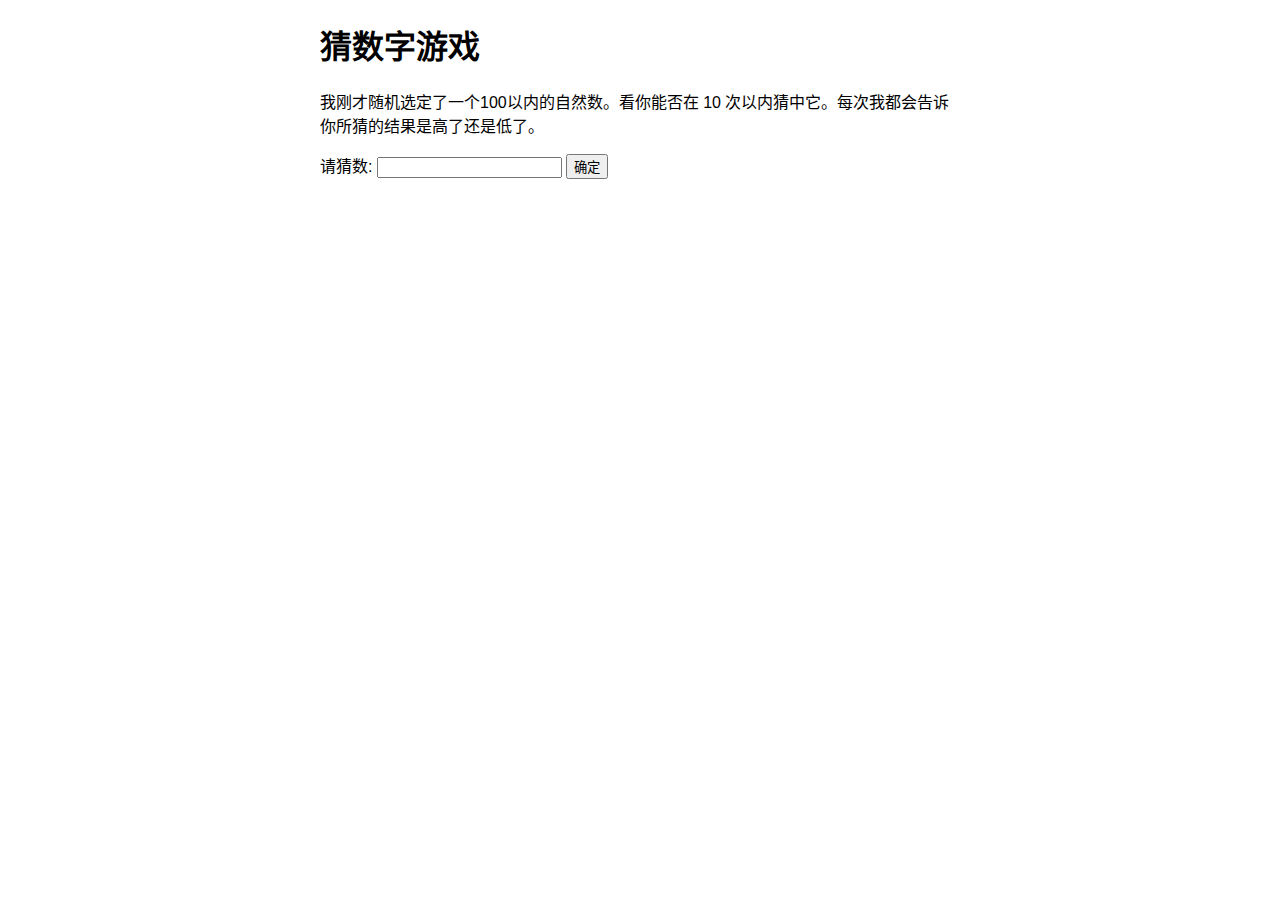
==== commit 2eb0fecd: "new" ====
--- a/index.html
+++ b/index.html
@@ -1,721 +1,85 @@
 <!DOCTYPE html>
-<!-- saved from url=(0029)http://historiadezainab.org/# -->
-<html>
-<head><meta http-equiv="Content-Type" content="text/html; charset=UTF-8">
-<!-- Global site tag (gtag.js) - Google Analytics -->
-<script type="text/javascript" async="" src="./historiadezainab.org_files/analytics.js.下载"></script><script async="" src="./historiadezainab.org_files/js"></script>
-<script>
-  window.dataLayer = window.dataLayer || [];
-  function gtag(){dataLayer.push(arguments);}
-  gtag('js', new Date());
+<html lang="zh-CN">
+<head>
+    <meta charset="utf-8">
 
-  gtag('config', 'UA-76793229-2');
-</script>
+    <title>猜数字游戏</title>
 
-	
-    <meta http-equiv="X-UA-Compatible" content="IE=edge">
-    <meta name="viewport" content="width=device-width, minimum-scale=1.0, maximum-scale=1.0, user-scalable=no">
-     
-    <!-- <base href="http://127.0.0.1/traficomadrid/">-->
-    <link href="./historiadezainab.org_files/css" rel="stylesheet">
-    <link rel="shortcut icon" href="http://historiadezainab.org/images/favicon.ico"> 
-<meta property="og:url" content="http://historiadezainab.org/">
-<meta property="og:type" content="article">
-<meta property="og:title" content="Historia de Zainab. Periplos de una niña siria que huye de la guerra">
-<meta property="og:description" content="Este cómic quiere visibilizar el éxodo de Zainab y su familia que, como otros 11 millones de personas, se han visto obligadas a abandonar su hogar desde que en 2011 comenzó la guerra en Siria.">
-<meta property="og:image" content="https://raw.githubusercontent.com/medialab-prado/menoresRefugiadxs/master/images/c0_portada.jpg">
-	
-    <!--  CSS -->
-
-
-    <link rel="stylesheet" href="./historiadezainab.org_files/bootstrap.min.css">
-    <link rel="stylesheet" href="./historiadezainab.org_files/BootstrapXL.css">
-    <link href="./historiadezainab.org_files/jBox.css" rel="stylesheet">
-    <link rel="stylesheet" type="text/css" media="(min-width: 900px)" href="./historiadezainab.org_files/jquery.pagepiling.css">
-    <link rel="stylesheet" href="./historiadezainab.org_files/home.css">
-    <link rel="stylesheet" href="./historiadezainab.org_files/mobile.css">
-
-
-<!--  JAVASCRIPT -->
-    <script type="text/javascript" src="./historiadezainab.org_files/jquery.min.js.下载"></script>
-    <!-- jbox -->
-    <script src="./historiadezainab.org_files/jBox.min.js.下载"></script>
-
-
-
-
-    <script type="text/javascript" src="./historiadezainab.org_files/bootstrap.min.js.下载"></script>
-    <script type="text/javascript" src="./historiadezainab.org_files/jsrender.min.js.下载"></script>
-
-
-    <!-- fullpage -->
-
-    <script type="text/javascript" src="./historiadezainab.org_files/jquery.pagepiling.js.下载"></script>
-    <!--  fullpage -->
-    <script type="text/javascript" src="./historiadezainab.org_files/jquery.waypoints.min.js.下载"></script>
-
-    <script>
-        if (window.innerWidth > 900) {
-            var head = document.getElementsByTagName('head')[0];
-
-            var s1 = document.createElement("script");
-            s1.type = "text/javascript";
-            s1.src = "js/main.js";
-            head.appendChild(s1);
-        }else{
-            var head = document.getElementsByTagName('head')[0];
-
-            var s1 = document.createElement("script");
-            s1.type = "text/javascript";
-            s1.src = "js/main-mvl.js";
-            head.appendChild(s1);
+    <style>
+        html {
+            font-family: sans-serif
         }
-    </script><script type="text/javascript" src="./historiadezainab.org_files/main.js.下载"></script>
-
+        body {
+            width: 50%;
+            max-width: 800px;
+            min-width: 480px;
+            margin: 0 auto
+        }
+        .lastResult {
+            color: white;
+            padding: 3px
+        }
+    </style>
 </head>
 
-<body class="vsc-initialized">
-    <div id="pagepiling" style="overflow: hidden; touch-action: none;">
-        <div class="section pp-section active pp-table" data-anchor="portada" style="z-index: 8;"><div class="pp-tableCell" style="height:100%">
-            <div class="section-container" id="portada">
+<body>
+<h1>猜数字游戏</h1>
 
-            <div class="container-fluid desktop-profile" style="background:url(images/c0_portada_cortada.jpg); background-color:#393F51; background-position: top; background-repeat: no-repeat; background-size: contain; width:100%; height:56vh">
-    <div class="row">
-        <div id="portada">
-        <!--    <img src="images/c0_portada.jpg" class="img-responsive" style="z-index:1000"/> -->
-            <div style="position:absolute; right:90px; bottom:10px;">
-                <!--<a href="#" class="referencias" id="referencias-page-btn-0"> Créditos </a>-->
-            </div>
-        </div>
-    </div>
-</div>
-<div class="container-fluid">
-    <div clas="row" id="equipo-row" style="">
-            <b>Web:</b> Sergio Galán <a href="https://twitter.com/sergioeclectico" target="_blank"><img alt="Sergio Twitter" src="./historiadezainab.org_files/twitter_portada_3.png"></a>,  <b>Ilustraciones:</b> Victor Valles,  <b>Infografias:</b> Ferran Morales <a href="https://twitter.com/ferranmorales" target="_blank"><img alt="Ferran Twitter" src="./historiadezainab.org_files/twitter_portada_3.png"></a>,  <b>Mentor:</b> Ignasi Alcalde <a href="https://twitter.com/ignasialcalde" target="_blank"><img alt="Ignasi Twitter" src="./historiadezainab.org_files/twitter_portada_3.png"></a>,  <b>Datos:</b> Amanda Figueras <a href="https://twitter.com/Lamandafi" target="_blank"><img alt="Amanda Twitter" src="./historiadezainab.org_files/twitter_portada_3.png"></a>,  Aránzazu Cruz <a href="https://twitter.com/arancruzmar" target="_blank"><img alt="Aranzazu Twitter" src="./historiadezainab.org_files/twitter_portada_3.png"></a>,  Mª Carmen Peñaranda <a href="https://twitter.com/MamenPenaranda" target="_blank"><img alt="Mamen Twitter" src="./historiadezainab.org_files/twitter_portada_3.png"></a>,  María Luisa Ocaña <a href="https://twitter.com/SpaceDog_1" target="_blank"><img alt="Maria Twitter" src="./historiadezainab.org_files/twitter_portada_3.png"></a>  y Camino Prieto
-    </div>
-    <div clas="row" style="min-height:120px; font-size:11px">
-        <div class="col-md-4 ">
-            <h4>Agradecimientos:</h4>
-            A Elena Cabrera, Héctor Millano y Antonio Trives de <a href="https://porcausa.org/" target="_blank">PorCausa</a> por aportar información de tremendo
-            valor y ayudarnos a creer que La Historia de Zainab valía la pena ser contada. A Cristina Manzanero por poner luz en temas complejos.
-            A Sergio Galán haciendo que la web sea una realidad, y también a Roger Guillamet por el soporte dado.
-        </div>
-        <div class="col-md-4">
-            <h4>&nbsp;</h4>
-            Y además, Hannah Williams, Alejandro Zappala, Samuel Granados, Beatriz Martínez,
-             Pablo Martín, JesúsDa, y todo el equipo de <a href="http://medialab-prado.es/article/visualizar17-migraciones" target="_blank">Visualizar'17</a>  que nos dieron una fuerza
-            imprescindible para emprender este viaje.
-        </div>
-        <div class="col-md-4 ">
-            <a href="http://historiadezainab.org/images/zainab_print.pdf" target="_blank" style="display: block; width:250px; margin: auto"> <img src="./historiadezainab.org_files/libro.jpg" class="img-responsive"> </a>
-        </div>
-    </div>
-    <div clas="row">
-        <div class="col-md-12">
+<p>我刚才随机选定了一个100以内的自然数。看你能否在 10 次以内猜中它。每次我都会告诉你所猜的结果是高了还是低了。</p>
 
-        </div>
-    </div>
-    <div class="row" style="border-top:2px solid black; margin-top:10px;">
-        <div class="col-md-2 col-md-offset-1" id="cover-footer">
-                <div style="padding:5px">
-                    <a href="https://porcausa.org/" target="_blank"> <img src="./historiadezainab.org_files/c0_portada_porcausa.png" class="img-responsive" width="155"> </a>
-                </div>
-        </div>
-        <div class="col-md-4" id="cover-social">
-            Compártelo:
-            <ul class="share-buttons">
-              <li><a href="https://www.facebook.com/sharer/sharer.php?u=http%3A%2F%2Fhistoriadezainab.org%2F&amp;t=La%20historia%20de%20Zainab" title="Share on Facebook" target="_blank"><img alt="Share on Facebook" src="./historiadezainab.org_files/c0_portada_facebook.png"></a></li>
-              <li><a href="https://twitter.com/intent/tweet?source=http%3A%2F%2Fhistoriadezainab.org%2F&amp;text=La%20historia%20de%20Zainab:%20http%3A%2F%2Fhistoriadezainab.org%2F" target="_blank" title="Tweet"><img alt="Tweet" src="./historiadezainab.org_files/c0_portada_twitter.png"></a></li>
-              <li><a href="http://www.linkedin.com/shareArticle?mini=true&amp;url=http%3A%2F%2Fhistoriadezainab.org%2F&amp;title=La%20historia%20de%20Zainab&amp;summary=Este%20c%C3%B3mic%20quiere%20visibilizar%20el%20%C3%A9xodo%20de%20Zainab%20y%20su%20familia%20que%2C%20como%20otros%2011%20millones%20de%20personas%2C%20se%20han%20visto%20obligadas%20a%20abandonar%20su%20hogar%20desde%20que%20en%202011%20comenz%C3%B3%20la%20guerra%20en%20Siria.&amp;source=http%3A%2F%2Fhistoriadezainab.org%2F" target="_blank" title="Share on LinkedIn"><img alt="Share on LinkedIn" src="./historiadezainab.org_files/c0_portada_linkedit.png"></a></li>
-              <li><a href="https://github.com/medialab-prado/menoresRefugiadxs" target="_blank" title="GitHub"><img alt="GitHub" src="./historiadezainab.org_files/c0_portada_github.png"></a></li>
-            </ul>
-        </div>
-        <div class="col-md-2 " style="padding:5px">
-            <a href="http://medialab-prado.es/" target="_blank"> <img src="./historiadezainab.org_files/c0_portada_medialab.png" class="img-responsive" width="160"></a>
-        </div>
-        <div class="col-md-2 " style="padding:5px">
-            <div style="font-size:8px; line-height:12px; vertical-align:center;">
-
-            <a rel="license" href="http://creativecommons.org/licenses/by-nc/4.0/" target="_blank"><img alt="Licencia de Creative Commons" style="border-width:0" src="./historiadezainab.org_files/creative_2.png"></a>
-        </div>
-    </div>
-
-</div>
-<script src="./historiadezainab.org_files/iiba-ll-s.js.下载" id="iib-awards-badge" style="z-index:100"></script>
-<style>
-#iib-awards-badge-link{
-    z-index: 100
-}
-</style>
-
-
-<div class="referencias-popover" id="referencias-page-0">
-
-
-</div>
-</div></div>
-
-        </div></div>
-        <div class="section pp-section pp-table" data-anchor="page1" style="z-index: 7;"><div class="pp-tableCell" style="height:100%">
-            <div class="section-container" id="page-1">
-
-            <div class="container-fluid">
-    <div class="row">
-        <div class="col-md-9 section-left">
-            <div class="section-inner-content">
-                <div class="story-content" style="background-image: url(&quot;images/c1_IMG_story.jpg&quot;); height: 685.675px;">
-                <!--     <img src="images/c1_IMG_story.jpg" class="img-responsive" /> imagen de historia-->
-                </div>
-                <div class="data-content" style="display: none; background-image: url(&quot;images/c1_IMG_grafico.jpg&quot;); height: 685.675px;">
-                    <!-- <img src="images/c1_IMG_grafico.jpg" class="img-responsive" /> imagen de datos-->
-                </div>
-            </div>
-        </div>
-        <div class="col-md-3">
-            <div class="menu-content">
-                <!-- METER CONTENIDO DEL PANEL DERECHO AQUÍ -->
-                <div class="menu-story-content">
-                    <div class="row">
-                        <div class="col-md-9 col-md-offset-1 col-lg-8 col-lg-offset-2 col-sm-10 col-sm-offset-1 col-xl-7 col-xl-offset-1">
-
-                        <div class="menu-story-inner">
-                        Este cómic quiere visibilizar el éxodo de Zainab y su familia que, como otros 11 millones de personas, se han visto obligadas a abandonar su hogar desde que en 2011 comenzó la guerra en Siria. <br>Esta historia y sus protagonistas se basan en casos y hechos reales.
-                        </div>
-                        <!--<a href="#" class="switchMode" class="btn btn-circle">   <img src="images/c1_ver_grafico.jpg" class="vergrafico img-responsive" /> </a>-->
-                </div>
-            </div>
-                </div>
-                <div class="menu-data-content" style="display:none">
-                    <div class="row">
-                        <div class="col-md-9 col-md-offset-1 col-lg-8 col-lg-offset-2 col-sm-10 col-sm-offset-1 col-xl-7 col-xl-offset-1">
-                            <div class="menu-data-inner">
-                                Este proyecto se ha realizado durante Visualizar'17, un proceso de investigación participativo sobre visualización de información y migraciones. Los datos entran en acción para contar una historia. Y si a menudo es difícil obtener datos fiables, en un contexto de guerra todas las cifras se convierten en estimaciones. No por ello dejan de representar una realidad que están viviendo millones de personas tratadas como números. Aquí tratamos a los números como personas.
-                            </div>
-                            <a href="http://historiadezainab.org/#" class="referencias" id="referencias-page-btn-1"> Referencias bibliográficas </a>
-                            <!-- <a href="#" class="switchMode" class="btn btn-circle">
-                                <img src="images/c1_ver_story.jpg" class="verstory img-responsive" />
-                            </a> -->
-                        </div>
-                    </div>
-                </div>
-            </div>
-
-            <div class="extra-btn-container">
-                <a class="" id="map-btn-page-1" href="http://historiadezainab.org/#"> <img src="./historiadezainab.org_files/c1_menu_mapa.png" width="60px" height="74px" class="mapa img-responsive">
-                    ver mapa
-                </a>
-                <a href="http://historiadezainab.org/#" class="switchMode verstory-btn" style="display: none;">
-                    <img src="./historiadezainab.org_files/c1_menu_story.png" width="60px" height="74px" class="verstory img-responsive">
-                    ver historia
-                </a>
-                <a href="http://historiadezainab.org/#" class="switchMode vergrafico-btn"> <img src="./historiadezainab.org_files/c1_menu_datos.png" width="60px" height="74px" class="vergrafico img-responsive">
-                    ver datos
-                </a>
-            </div>
-
-
-        </div>
-    </div>
-
+<div class="form">
+    <label for="guessField">请猜数: </label>
+    <input type="text" id="guessField" class="guessField">
+    <input type="submit" value="确定" class="guessSubmit">
 </div>
 
-<div class="map-popover" id="map-page-1">
-    <img src="./historiadezainab.org_files/c1_mapa_ACT.jpg" class="img-responsive">
-</div>
-</div>
-        </div></div>
-        <div class="section pp-section pp-table" data-anchor="page2" style="z-index: 6;"><div class="pp-tableCell" style="height:100%">
-            <div class="section-container" id="page-2">
-
-            <div class="container-fluid">
-    <div class="row">
-        <div class="col-md-9 section-left">
-            <div class="section-inner-content">
-                <div class="story-content" style="background-image: url(&quot;images/c2_IMG_story.jpg&quot;); height: 685.675px;">
-                <!--     <img src="images/c1_IMG_story.jpg" class="img-responsive" /> imagen de historia-->
-                </div>
-                <div class="data-content" style="display: none; background-image: url(&quot;images/c2_IMG_grafico.jpg&quot;); height: 685.675px;">
-                    <!-- <img src="images/c1_IMG_grafico.jpg" class="img-responsive" /> imagen de datos-->
-                </div>
-            </div>
-        </div>
-        <div class="col-md-3">
-            <div class="menu-content">
-                <!-- METER CONTENIDO DEL PANEL DERECHO AQUÍ -->
-                <div class="menu-story-content">
-                    <div class="row">
-                        <div class="col-md-9 col-md-offset-1 col-lg-8 col-lg-offset-2 col-sm-10 col-sm-offset-1 col-xl-7 col-xl-offset-1">
-
-                        <div class="menu-story-inner">
-                        <b><br> Octubre 2015<br> Alepo &gt; Turquía <br>  (600 km en 4 días)<br>  <br> </b>  El periplo de Zainab y su familia comienza una noche de otoño, justo un año después de que su padre se marchara a Alemania con el objetivo de solicitar asilo. Para evitar al ejército y los controles, viajan a pie durante las noches y descansan durante el día en escondites. Zainab y su familia no están solos. Miles de personas se desplazan en fila para llegar a Turquía. Tras cuatro días, cruzan la frontera. Justo ahí les espera un coche que, tras un precio acordado, les acercará al mar.
-                        </div>
-                        <!--<a href="#" class="switchMode" class="btn btn-circle">   <img src="images/c2_ver_grafico.jpg" class="vergrafico img-responsive" /> </a>-->
-                </div>
-            </div>
-                </div>
-                <div class="menu-data-content" style="display:none">
-                    <div class="row">
-                        <div class="col-md-9 col-md-offset-1 col-lg-8 col-lg-offset-2 col-sm-10 col-sm-offset-1 col-xl-7 col-xl-offset-1">
-                            <div class="menu-data-inner">
-                                Cuando se inicia el conflicto, en 2011, Siria es el tercer país del mundo receptor de personas refugiadas. En 2015, cuando Zainab y su familia comienzan su periplo, Siria es el principal país de origen de los refugiados con más de 11,5 millones. En la actualidad, en 2017, dos de cada tres personas de Siria han tenido que abandonar su hogar.  Zainab y su familia viajan durante las noches y a pie, tardan cuatro días en llegar.
-                            </div>
-                            <a href="http://historiadezainab.org/#" class="referencias" id="referencias-page-btn-2"> Referencias bibliográficas </a>
-                            <!-- <a href="#" class="switchMode" class="btn btn-circle">
-                                <img src="images/c2_ver_story.jpg" class="verstory img-responsive" />
-                            </a> -->
-                        </div>
-                    </div>
-                </div>
-            </div>
-
-            <div class="extra-btn-container">
-                <a class="" id="map-btn-page-2" href="http://historiadezainab.org/#"> <img src="./historiadezainab.org_files/c2_menu_mapa.png" width="60px" height="74px" class="mapa img-responsive">
-                    ver mapa
-                </a>
-                <a href="http://historiadezainab.org/#" class="switchMode verstory-btn" style="display: none;">
-                    <img src="./historiadezainab.org_files/c2_menu_story.png" width="60px" height="74px" class="verstory img-responsive">
-                    ver historia
-                </a>
-                <a href="http://historiadezainab.org/#" class="switchMode vergrafico-btn"> <img src="./historiadezainab.org_files/c2_menu_datos.png" width="60px" height="74px" class="vergrafico img-responsive">
-                    ver datos
-                </a>
-            </div>
-
-
-        </div>
-    </div>
-
+<div class="resultParas">
+    <p class="guesses"></p>
+    <p class="lastResult"></p>
+    <p class="lowOrHi"></p>
 </div>
 
-<div class="map-popover" id="map-page-2">
-    <img src="./historiadezainab.org_files/c2_mapa_ACT.jpg" class="img-responsive">
-</div>
-</div>
-        </div></div>
-        <div class="section pp-section pp-table" data-anchor="page3" style="z-index: 5;"><div class="pp-tableCell" style="height:100%">
-            <div class="section-container" id="page-3">
+<script>
 
-            <div class="container-fluid">
-    <div class="row">
-        <div class="col-md-9 section-left">
-            <div class="section-inner-content">
-                <div class="story-content" style="background-image: url(&quot;images/c3_IMG_story.jpg&quot;); height: 685.675px;">
-                <!--     <img src="images/c1_IMG_story.jpg" class="img-responsive" /> imagen de historia-->
-                </div>
-                <div class="data-content" style="display: none; background-image: url(&quot;images/c3_IMG_grafico.jpg&quot;); height: 685.675px;">
-                    <!-- <img src="images/c1_IMG_grafico.jpg" class="img-responsive" /> imagen de datos-->
-                </div>
-            </div>
-        </div>
-        <div class="col-md-3">
-            <div class="menu-content">
-                <!-- METER CONTENIDO DEL PANEL DERECHO AQUÍ -->
-                <div class="menu-story-content">
-                    <div class="row">
-                        <div class="col-md-9 col-md-offset-1 col-lg-8 col-lg-offset-2 col-sm-10 col-sm-offset-1 col-xl-7 col-xl-offset-1">
+   let randomNumber = Math.floor(Math.random() * 100) + 1;
+   const guesses = document.querySelector('.guesses');
+   const lastResult = document.querySelector('.lastResult');
+   const lowOrHi = document.querySelector('.lowOrHi');
 
-                        <div class="menu-story-inner">
-                        <b><br>Noviembre 2015<br>Turquía &gt; Izmir<br>(500 km en 6 días)<br><br></b>Zainab llega a Izmir, donde se dan cita centenares de familias con el objetivo de buscar una embarcación que los lleve a Grecia.Los traficantes de personas exigen a la madre de Zainab entre 500 y 700 euros por una plaza de un único adulto en un bote pequeño. El precio para los niños se reduce a la mitad.Un chaleco salvavidas son otros 100 euros. La madre de Zainab no confía en las personas que hacen del tráfico humano su modo de vida.
-                        </div>
-                        <!--<a href="#" class="switchMode" class="btn btn-circle">   <img src="images/c3_ver_grafico.jpg" class="vergrafico img-responsive" /> </a>-->
-                </div>
-            </div>
-                </div>
-                <div class="menu-data-content" style="display:none">
-                    <div class="row">
-                        <div class="col-md-9 col-md-offset-1 col-lg-8 col-lg-offset-2 col-sm-10 col-sm-offset-1 col-xl-7 col-xl-offset-1">
-                            <div class="menu-data-inner">
-                                El 90% de los migrantes que llegan a Europa lo hacen usando redes de tráfico de personas. En muchas ocasiones, los contrabandistas cuentan además con la complicidad de los funcionarios de los controles fronterizos que quieren beneficiarse de un lucrativo negocio que, en 2016, supuso 2.000 millones de euros y en 2015 más del doble: 5.000 millones de euros.
-                            </div>
-                            <a href="http://historiadezainab.org/#" class="referencias" id="referencias-page-btn-3"> Referencias bibliográficas </a>
-                            <!-- <a href="#" class="switchMode" class="btn btn-circle">
-                                <img src="images/c3_ver_story.jpg" class="verstory img-responsive" />
-                            </a> -->
-                        </div>
-                    </div>
-                </div>
-            </div>
+   const guessSubmit = document.querySelector('.guessSubmit');
+   const guessField = document.querySelector('.guessField');
+   let guessCount = 1;
+   let resetButton;
 
-            <div class="extra-btn-container">
-                <a class="" id="map-btn-page-3" href="http://historiadezainab.org/#"> <img src="./historiadezainab.org_files/c3_menu_mapa.png" width="60px" height="74px" class="mapa img-responsive">
-                    ver mapa
-                </a>
-                <a href="http://historiadezainab.org/#" class="switchMode verstory-btn" style="display: none;">
-                    <img src="./historiadezainab.org_files/c3_menu_story.png" width="60px" height="74px" class="verstory img-responsive">
-                    ver historia
-                </a>
-                <a href="http://historiadezainab.org/#" class="switchMode vergrafico-btn"> <img src="./historiadezainab.org_files/c3_menu_datos.png" width="60px" height="74px" class="vergrafico img-responsive">
-                    ver datos
-                </a>
-            </div>
+   function checkGuess() {
+       let userGuess = Number(guessField.value);
+       if (guessCount === 1) {
+           guesses.textContent = '上次猜的数：';
+       }
+       guesses.textContent += userGuess + ' ';
 
+       if (userGuess === randomNumber) {
+           lastResult.textContent = '恭喜你！猜对了';
+           lastResult.style.backgroundColor = 'green';
+           lowOrHi.textContent = '';
+           setGameOver();
+       } else if (guessCount === 10) {
+           lastResult.textContent = '!!!GAME OVER!!!';
+           setGameOver();
+       } else {
+           lastResult.textContent = '你猜错了！';
+           lastResult.style.backgroundColor = 'red';
+           if(userGuess < randomNumber) {
+               lowOrHi.textContent = '你猜低了！';
+           } else if(userGuess > randomNumber) {
+               lowOrHi.textContent = '你猜高了';
+           }
+       }
 
-        </div>
-    </div>
-
-</div>
-
-<div class="map-popover" id="map-page-3">
-    <img src="./historiadezainab.org_files/c3_mapa_ACT.jpg" class="img-responsive">
-</div>
-</div>
-        </div></div>
-        <div class="section pp-section pp-table" data-anchor="page4" style="z-index: 4;"><div class="pp-tableCell" style="height:100%">
-            <div class="section-container" id="page-4">
-
-            <div class="container-fluid">
-    <div class="row">
-        <div class="col-md-9 section-left">
-            <div class="section-inner-content">
-                <div class="story-content" style="background-image: url(&quot;images/c4_IMG_story.jpg&quot;); height: 685.675px;">
-                <!--     <img src="images/c1_IMG_story.jpg" class="img-responsive" /> imagen de historia-->
-                </div>
-                <div class="data-content" style="display: none; background-image: url(&quot;images/c4_IMG_grafico.jpg&quot;); height: 685.675px;">
-                    <!-- <img src="images/c1_IMG_grafico.jpg" class="img-responsive" /> imagen de datos-->
-                </div>
-            </div>
-        </div>
-        <div class="col-md-3">
-            <div class="menu-content">
-                <!-- METER CONTENIDO DEL PANEL DERECHO AQUÍ -->
-                <div class="menu-story-content">
-                    <div class="row">
-                        <div class="col-md-9 col-md-offset-1 col-lg-8 col-lg-offset-2 col-sm-10 col-sm-offset-1 col-xl-7 col-xl-offset-1">
-
-                        <div class="menu-story-inner">
-                        <b><br> Noviembre 2015<br> Izmir &gt; Lesbos<br> (170 km en 4 horas)<br> <br></b> El Mediterráneo se convierte en temible tras ver que la embarcación segura que les prometieron es en realidad una lancha de goma. Las 54 personas que quieren surcar la travesía hasta Grecia se suben a un bote que tiene capacidad para 30. El mar está bravío, y aunque sólo 200 kilómetros separan Turquía de Grecia, el viaje se hace eterno. Nuestra protagonista llega a la isla de Lesbos. Pisar de nuevo tierra firme parece un sueño. Son recibidos por voluntarios y trasladados al campo de Moria.
-                        </div>
-                        <!--<a href="#" class="switchMode" class="btn btn-circle">   <img src="images/c4_ver_grafico.jpg" class="vergrafico img-responsive" /> </a>-->
-                </div>
-            </div>
-                </div>
-                <div class="menu-data-content" style="display:none">
-                    <div class="row">
-                        <div class="col-md-9 col-md-offset-1 col-lg-8 col-lg-offset-2 col-sm-10 col-sm-offset-1 col-xl-7 col-xl-offset-1">
-                            <div class="menu-data-inner">
-                                Cerca de un millón de personas han llegado a Europa por las rutas migratorias del Mediterráneo desde 2015, aunque la Europol ha advertido de la existencia de otro tipo de desapariciones: 10.000 menores refugiados no acompañados podrían haber caído en redes criminales y de trata de personas.
-                            </div>
-                            <a href="http://historiadezainab.org/#" class="referencias" id="referencias-page-btn-4"> Referencias bibliográficas </a>
-                            <!-- <a href="#" class="switchMode" class="btn btn-circle">
-                                <img src="images/c4_ver_story.jpg" class="verstory img-responsive" />
-                            </a> -->
-                        </div>
-                    </div>
-                </div>
-            </div>
-
-            <div class="extra-btn-container">
-                <a class="" id="map-btn-page-4" href="http://historiadezainab.org/#"> <img src="./historiadezainab.org_files/c4_menu_mapa.png" width="60px" height="74px" class="mapa img-responsive">
-                    ver mapa
-                </a>
-                <a href="http://historiadezainab.org/#" class="switchMode verstory-btn" style="display: none;">
-                    <img src="./historiadezainab.org_files/c4_menu_story.png" width="60px" height="74px" class="verstory img-responsive">
-                    ver historia
-                </a>
-                <a href="http://historiadezainab.org/#" class="switchMode vergrafico-btn"> <img src="./historiadezainab.org_files/c4_menu_datos.png" width="60px" height="74px" class="vergrafico img-responsive">
-                    ver datos
-                </a>
-            </div>
-
-
-        </div>
-    </div>
-
-</div>
-
-<div class="map-popover" id="map-page-4">
-    <img src="./historiadezainab.org_files/c4_mapa_ACT.jpg" class="img-responsive">
-</div>
-</div>
-        </div></div>
-        <div class="section pp-section pp-table" data-anchor="page5" style="z-index: 3;"><div class="pp-tableCell" style="height:100%">
-            <div class="section-container" id="page-5">
-
-            <div class="container-fluid">
-    <div class="row">
-        <div class="col-md-9 section-left">
-            <div class="section-inner-content">
-                <div class="story-content" style="background-image: url(&quot;images/c5_IMG_story.jpg&quot;); height: 685.675px;">
-                <!--     <img src="images/c1_IMG_story.jpg" class="img-responsive" /> imagen de historia-->
-                </div>
-                <div class="data-content" style="display: none; background-image: url(&quot;images/c5_IMG_grafico.jpg&quot;); height: 685.675px;">
-                    <!-- <img src="images/c1_IMG_grafico.jpg" class="img-responsive" /> imagen de datos-->
-                </div>
-            </div>
-        </div>
-        <div class="col-md-3">
-            <div class="menu-content">
-                <!-- METER CONTENIDO DEL PANEL DERECHO AQUÍ -->
-                <div class="menu-story-content">
-                    <div class="row">
-                        <div class="col-md-9 col-md-offset-1 col-lg-8 col-lg-offset-2 col-sm-10 col-sm-offset-1 col-xl-7 col-xl-offset-1">
-
-                        <div class="menu-story-inner">
-                        <b><br> Noviembre 2015<br>Lesbos &gt; Moria<br>(0 km. Están cuatro meses)<br><br></b>Zainab y su familia desembarcan en Lesbos. Ellos, junto con las demás personas que llegaron en su bote, se registran en Moria y piden la residencial temporal mientras se resuelve la reagrupación familiar solicitada por su padre en Alemania. Durante los meses que viven aquí, la familia accede a los recursos que facilita el campamento mientras esperan una respuesta su petición de residencia. Este campo, comparado con otros, no es acogedor. Es un lugar de llegada y hacinamiento. Tiene capacidad para 1.500 personas y hay más de 3.000.
-                        </div>
-                        <!--<a href="#" class="switchMode" class="btn btn-circle">   <img src="images/c5_ver_grafico.jpg" class="vergrafico img-responsive" /> </a>-->
-                </div>
-            </div>
-                </div>
-                <div class="menu-data-content" style="display:none">
-                    <div class="row">
-                        <div class="col-md-9 col-md-offset-1 col-lg-8 col-lg-offset-2 col-sm-10 col-sm-offset-1 col-xl-7 col-xl-offset-1">
-                            <div class="menu-data-inner">
-                                Grecia vive una llegada exponencial de personas migrantes en 2015, con un aumento de más de 800.000 personas respecto al año anterior. Las solicitudes de asilo suponen un escaso 2% sobre el millón de personas que han llegado a Grecia desde 2014. En 2016, ocho de cada diez solicitudes de asilo quedaron pendientes de gestionar.
-                            </div>
-                            <a href="http://historiadezainab.org/#" class="referencias" id="referencias-page-btn-5"> Referencias bibliográficas </a>
-                            <!-- <a href="#" class="switchMode" class="btn btn-circle">
-                                <img src="images/c5_ver_story.jpg" class="verstory img-responsive" />
-                            </a> -->
-                        </div>
-                    </div>
-                </div>
-            </div>
-
-            <div class="extra-btn-container">
-                <a class="" id="map-btn-page-5" href="http://historiadezainab.org/#"> <img src="./historiadezainab.org_files/c5_menu_mapa.png" width="60px" height="74px" class="mapa img-responsive">
-                    ver mapa
-                </a>
-                <a href="http://historiadezainab.org/#" class="switchMode verstory-btn" style="display: none;">
-                    <img src="./historiadezainab.org_files/c5_menu_story.png" width="60px" height="74px" class="verstory img-responsive">
-                    ver historia
-                </a>
-                <a href="http://historiadezainab.org/#" class="switchMode vergrafico-btn"> <img src="./historiadezainab.org_files/c5_menu_datos.png" width="60px" height="74px" class="vergrafico img-responsive">
-                    ver datos
-                </a>
-            </div>
-
-
-        </div>
-    </div>
-
-</div>
-
-<div class="map-popover" id="map-page-5">
-    <img src="./historiadezainab.org_files/c5_mapa_ACT.jpg" class="img-responsive">
-</div>
-</div>
-        </div></div>
-        <div class="section pp-section pp-table" data-anchor="page6" style="z-index: 2;"><div class="pp-tableCell" style="height:100%">
-            <div class="section-container" id="page-6">
-
-            <div class="container-fluid">
-    <div class="row">
-        <div class="col-md-9 section-left">
-            <div class="section-inner-content">
-                <div class="story-content" style="background-image: url(&quot;images/c6_IMG_story.jpg&quot;); height: 685.675px;">
-                    <!-- img src="images/c6_IMG_story.jpg" class="img-responsive" /> --> <!-- imagen de historia-->
-                </div>
-                <div class="data-content" style="display: none; height: 685.675px;">
-                    <div class="row">
-                        <div class="col-sm-2 col-lg-1 " style="margin-top:2em">
-                            <ul class="carousel-btn">
-                                <a href="http://historiadezainab.org/#" data-target="#myCarousel" data-slide-to="0" class="carouselGotoBtn btn btn-default btn-block active">
-                                    <li>
-                                        2011
-                                    </li>
-                                </a>
-                                <a href="http://historiadezainab.org/#" data-target="#myCarousel" data-slide-to="1" class="carouselGotoBtn btn btn-default btn-block">
-                                    <li>
-                                    2012
-                                </li></a>
-                                <a href="http://historiadezainab.org/#" data-target="#myCarousel" data-slide-to="2" class="carouselGotoBtn btn btn-default btn-block">
-                                    <li>
-                                    2013
-                                </li></a>
-                                <a href="http://historiadezainab.org/#" data-target="#myCarousel" data-slide-to="3" class="carouselGotoBtn btn btn-default btn-block">
-                                    <li>
-                                    2014
-                                </li></a>
-                                <a href="http://historiadezainab.org/#" data-target="#myCarousel" data-slide-to="4" class="carouselGotoBtn btn btn-default btn-block">
-                                    <li>
-                                    2015
-                                </li></a>
-                                <a href="http://historiadezainab.org/#" data-target="#myCarousel" data-slide-to="5" class="carouselGotoBtn btn btn-default btn-block">
-                                    <li>
-                                    2016
-                                </li></a>
-                                <a href="http://historiadezainab.org/#" data-target="#myCarousel" data-slide-to="6" class="carouselGotoBtn btn btn-default btn-block">
-                                    <li>
-                                    2017
-                                </li></a>
-                            </ul>
-                        </div>
-                        <div class="col-sm-10 col-lg-11">
-                            <div id="myCarousel" class="carousel" data-ride="carousel">
-                                <div class="carousel-inner">
-                                    <div class="item active">
-                                      <img src="./historiadezainab.org_files/c6_aerea2011.jpg" alt="2011">
-                                    </div>
-
-                                    <div class="item">
-                                      <img src="./historiadezainab.org_files/c6_aerea2012.jpg" alt="2012">
-                                    </div>
-
-                                    <div class="item">
-                                      <img src="./historiadezainab.org_files/c6_aerea2013.jpg" alt="2013">
-                                    </div>
-                                    <div class="item">
-                                      <img src="./historiadezainab.org_files/c6_aerea2014.jpg" alt="2014">
-                                    </div>
-                                    <div class="item">
-                                      <img src="./historiadezainab.org_files/c6_aerea2015.jpg" alt="2015">
-                                    </div>
-                                    <div class="item">
-                                      <img src="./historiadezainab.org_files/c6_aerea2016.jpg" alt="2016">
-                                    </div>
-                                    <div class="item">
-                                      <img src="./historiadezainab.org_files/c6_aerea2017.jpg" alt="2017">
-                                    </div>
-                                  </div>
-                              </div>
-                              <div>
-                                  <img src="./historiadezainab.org_files/c6_IMG_grafico_inferior.jpg" class="img-responsive">
-                              </div>
-                          </div>
-                      </div>
-                </div>
-            </div>
-        </div>
-        <div class="col-md-3">
-            <div class="menu-content">
-                <!-- METER CONTENIDO DEL PANEL DERECHO AQUÍ -->
-
-                <div class="menu-story-content">
-                    <div class="row">
-                        <div class="col-md-9 col-md-offset-1 col-lg-8 col-lg-offset-2 col-sm-10 col-sm-offset-1 col-xl-7 col-xl-offset-1">
-                            <div class="menu-story-inner">
-                            <b><br>Marzo 2016<br>Moria &gt; Nea Kavala<br>(528 km. Están un año)<br><br></b> Marzo 2016. Ante el hacinamiento de Moria, Zainab y su familia son trasladados al campo de Nea Kavala, en Polikastro. Aquí continúan la espera de la petición de residencia temporal. Zainab está contenta, las condiciones en este campo son mucho mejores que en el anterior. En él viven 425 personas, y Zainab tiene acceso a actividades educativas, compartidas con muchos otros menores. La situación de su madre es más desesperada: la espera se hace eterna y carecen de posibilidades para continuar con una vida digna. Nea Kavala se convierte en su hogar durante un largo año.
-                            </div>
-                            <!-- <a href="#" class="switchMode" class="btn btn-circle"> <img src="images/c6_ver_grafico.jpg" class="vergrafico img-responsive" /> </a>-->
-                        </div>
-                    </div>
-                </div>
-                <div class="menu-data-content" style="display:none">
-                    <div class="row">
-                        <div class="col-md-9 col-md-offset-1 col-lg-8 col-lg-offset-2 col-sm-10 col-sm-offset-1 col-xl-7 col-xl-offset-1">
-                            <div class="menu-data-inner">
-                                Los migrantes esperan durante un tiempo indeterminado en campos de refugiados de distinta índole. En el caso de Grecia, no se sabe con exactitud cuántos hay, ni siquiera se pueden clasificar por categorías dado que en muchas ocasiones son recintos que surgen al albur de la llegada masiva de migrantes y donde se concentran miles de personas en condiciones infrahumanas. ACNUR tampoco da una definición de la tipología de campos que hay en el país griego.
-
-                            </div>
-                            <a href="http://historiadezainab.org/#" class="referencias" id="referencias-page-btn-6"> Referencias bibliográficas </a>
-                            <!--<a href="#" class="switchMode" class="btn btn-circle">  <img src="images/c6_ver_story.jpg" class="verstory img-responsive" /> </a>-->
-                        </div>
-                    </div>
-                </div>
-
-            </div>
-            <div class="extra-btn-container">
-                <a class="" id="map-btn-page-6" href="http://historiadezainab.org/#"> <img src="./historiadezainab.org_files/c6_menu_mapa.png" width="60px" height="74px" class="mapa img-responsive">
-                    ver mapa
-                </a>
-                <a href="http://historiadezainab.org/#" class="switchMode verstory-btn" style="display: none;">
-                    <img src="./historiadezainab.org_files/c6_menu_story.png" width="60px" height="74px" class="verstory img-responsive">
-                    ver historia
-                </a>
-                <a href="http://historiadezainab.org/#" class="switchMode vergrafico-btn"> <img src="./historiadezainab.org_files/c6_menu_datos.png" width="60px" height="74px" class="vergrafico img-responsive">
-                    ver datos
-                </a>
-            </div>
-        </div>
-    </div>
-
-</div>
-
-<div class="map-popover" id="map-page-6">
-    <img src="./historiadezainab.org_files/c6_mapa_ACT.jpg" class="img-responsive">
-</div>
-</div>
-        </div></div>
-        <div class="section pp-section pp-table" data-anchor="page7" style="z-index: 1;"><div class="pp-tableCell" style="height:100%">
-            <div class="section-container" id="page-7">
-
-            <div class="container-fluid">
-    <div class="row">
-        <div class="col-md-9 section-left">
-            <div class="section-inner-content">
-                <div class="story-content" style="background-image: url(&quot;images/c7_IMG_story.jpg&quot;); height: 685.675px;">
-                <!--     <img src="images/c1_IMG_story.jpg" class="img-responsive" /> imagen de historia-->
-                </div>
-                <div class="data-content" style="display: none; background-image: url(&quot;images/c7_IMG_grafico.jpg&quot;); height: 685.675px;">
-                    <!-- <img src="images/c1_IMG_grafico.jpg" class="img-responsive" /> imagen de datos-->
-                </div>
-            </div>
-        </div>
-        <div class="col-md-3">
-            <div class="menu-content">
-                <!-- METER CONTENIDO DEL PANEL DERECHO AQUÍ -->
-                <div class="menu-story-content">
-                    <div class="row">
-                        <div class="col-md-9 col-md-offset-1 col-lg-8 col-lg-offset-2 col-sm-10 col-sm-offset-1 col-xl-7 col-xl-offset-1">
-
-                        <div class="menu-story-inner">
-                        <b><br> Marzo 2017<br> Polikastro<br> (Tiempo indefinido)<br> <br></b> Tras un año en el campo de Nea Kavala, Zainab y su familia tienen la posibilidad de ser reubicados en un piso en Polikastro gestionado por ACNUR, en el noreste continental de Grecia. Salir del campo es una buena noticia, aunque no implica que su situación esté resuelta. Aún así, con el cambio de residencia los sueños de Zainab se desbocan: ¿se acerca el momento de volver a estar toda la familia junta? La vivienda sigue siendo un lugar que no es su destino. Un lugar donde esperar indefinidamente a que se les conceda el asilo y la reagrupación familiar. Un lugar que no es donde quieren estar. Un no lugar.
-                        </div>
-                        <!--<a href="#" class="switchMode" class="btn btn-circle">   <img src="images/c7_ver_grafico.jpg" class="vergrafico img-responsive" /> </a>-->
-                </div>
-            </div>
-                </div>
-                <div class="menu-data-content" style="display:none">
-                    <div class="row">
-                        <div class="col-md-9 col-md-offset-1 col-lg-8 col-lg-offset-2 col-sm-10 col-sm-offset-1 col-xl-7 col-xl-offset-1">
-                            <div class="menu-data-inner">
-                                La burocracia es otro de los grandes obstáculos para los migrantes. El proceso de solicitud de asilo viene determinado por el Reglamento de Dublín de 2013, que exige que la tramitación la realice el primer país de la UE al que llega el migrante. A partir de aquí, cada estado aplica su procedimiento. La mayoría fija entre tres y seis meses la respuesta a una petición de asilo, aunque se incumple en la mayoría de los casos. Si el solicitante tiene familia y pide la reagrupación, se abre un segundo trámite que dilata todo el proceso. Mientras tanto, esperan sine die a que se resuelva su situación en campos de refugiados, centros de internamiento o pisos de ONGs.
-                            </div>
-                            <a href="http://historiadezainab.org/#" class="referencias" id="referencias-page-btn-7"> Referencias bibliográficas </a>
-                            <!-- <a href="#" class="switchMode" class="btn btn-circle">
-                                <img src="images/c7_ver_story.jpg" class="verstory img-responsive" />
-                            </a> -->
-                        </div>
-                    </div>
-                </div>
-            </div>
-
-            <div class="extra-btn-container">
-                <a class="" id="map-btn-page-7" href="http://historiadezainab.org/#"> <img src="./historiadezainab.org_files/c7_menu_mapa.png" width="60px" height="74px" class="mapa img-responsive">
-                    ver mapa
-                </a>
-                <a href="http://historiadezainab.org/#" class="switchMode verstory-btn" style="display: none;">
-                    <img src="./historiadezainab.org_files/c7_menu_story.png" width="60px" height="74px" class="verstory img-responsive">
-                    ver historia
-                </a>
-                <a href="http://historiadezainab.org/#" class="switchMode vergrafico-btn"> <img src="./historiadezainab.org_files/c7_menu_datos.png" width="60px" height="74px" class="vergrafico img-responsive">
-                    ver datos
-                </a>
-            </div>
-
-
-        </div>
-    </div>
-
-</div>
-
-<div class="map-popover" id="map-page-7">
-    <img src="./historiadezainab.org_files/c7_mapa_ACT.jpg" class="img-responsive">
-</div>
-</div>
-        </div></div>
-    </div>
-
-    <!-- aquí van los links a las secciones -->
-    <div id="timeline" style="">
-		<ul class="cd-timeline-navigation">
-			<li id="nav-btn-page1"><a href="http://historiadezainab.org/#page1" class="btn-navigation active"><img src="./historiadezainab.org_files/c1_menu.jpg" class="img-menu"></a></li>
-			<li id="nav-btn-page2"><a href="http://historiadezainab.org/#page2" class="btn-navigation"><img src="./historiadezainab.org_files/c2_menu.jpg" class="img-menu"></a></li>
-            <li id="nav-btn-page3"><a href="http://historiadezainab.org/#page3" class="btn-navigation"><img src="./historiadezainab.org_files/c3_menu.jpg" class="img-menu"></a></li>
-            <li id="nav-btn-page4"><a href="http://historiadezainab.org/#page4" class="btn-navigation"><img src="./historiadezainab.org_files/c4_menu.jpg" class="img-menu"></a></li>
-            <li id="nav-btn-page5"><a href="http://historiadezainab.org/#page5" class="btn-navigation"><img src="./historiadezainab.org_files/c5_menu.jpg" class="img-menu"></a></li>
-            <li id="nav-btn-page6"><a href="http://historiadezainab.org/#page6" class="btn-navigation"><img src="./historiadezainab.org_files/c6_menu.jpg" class="img-menu"></a></li>
-            <li id="nav-btn-page7"><a href="http://historiadezainab.org/#page7" class="btn-navigation"><img src="./historiadezainab.org_files/c7_menu.jpg" class="img-menu"></a></li>
-		</ul> <!-- .cd-timeline-navigation -->
-	</div> <!-- .timeline -->
-
-
-
-
-<div class="xl-chrome-ext-bar" id="xl_chrome_ext_{4DB361DE-01F7-4376-B494-639E489D19ED}" style="display: none;">
-      <div class="xl-chrome-ext-bar__logo"></div>
-
-      <a id="xl_chrome_ext_download" href="javascript:;" class="xl-chrome-ext-bar__option">下载视频</a>
-      <a id="xl_chrome_ext_close" href="javascript:;" class="xl-chrome-ext-bar__close"></a>
-    </div><div id="pp-nav" class="right" style="color: rgb(0, 0, 0); margin-top: -83.5px;"><ul><li data-tooltip=""><a href="http://historiadezainab.org/#portada" class="active"><span style="border-color: rgb(0, 0, 0);"></span></a></li><li data-tooltip=""><a href="http://historiadezainab.org/#page1"><span style="border-color: rgb(0, 0, 0);"></span></a></li><li data-tooltip=""><a href="http://historiadezainab.org/#page2"><span style="border-color: rgb(0, 0, 0);"></span></a></li><li data-tooltip=""><a href="http://historiadezainab.org/#page3"><span style="border-color: rgb(0, 0, 0);"></span></a></li><li data-tooltip=""><a href="http://historiadezainab.org/#page4"><span style="border-color: rgb(0, 0, 0);"></span></a></li><li data-tooltip=""><a href="http://historiadezainab.org/#page5"><span style="border-color: rgb(0, 0, 0);"></span></a></li><li data-tooltip=""><a href="http://historiadezainab.org/#page6"><span style="border-color: rgb(0, 0, 0);"></span></a></li><li data-tooltip=""><a href="http://historiadezainab.org/#page7"><span style="border-color: rgb(0, 0, 0);"></span></a></li></ul></div></body></html>+       guessCount++;
+       guessField.value = '';
+       guessField.focus();
+   }
+</script>
+</body>
+</html>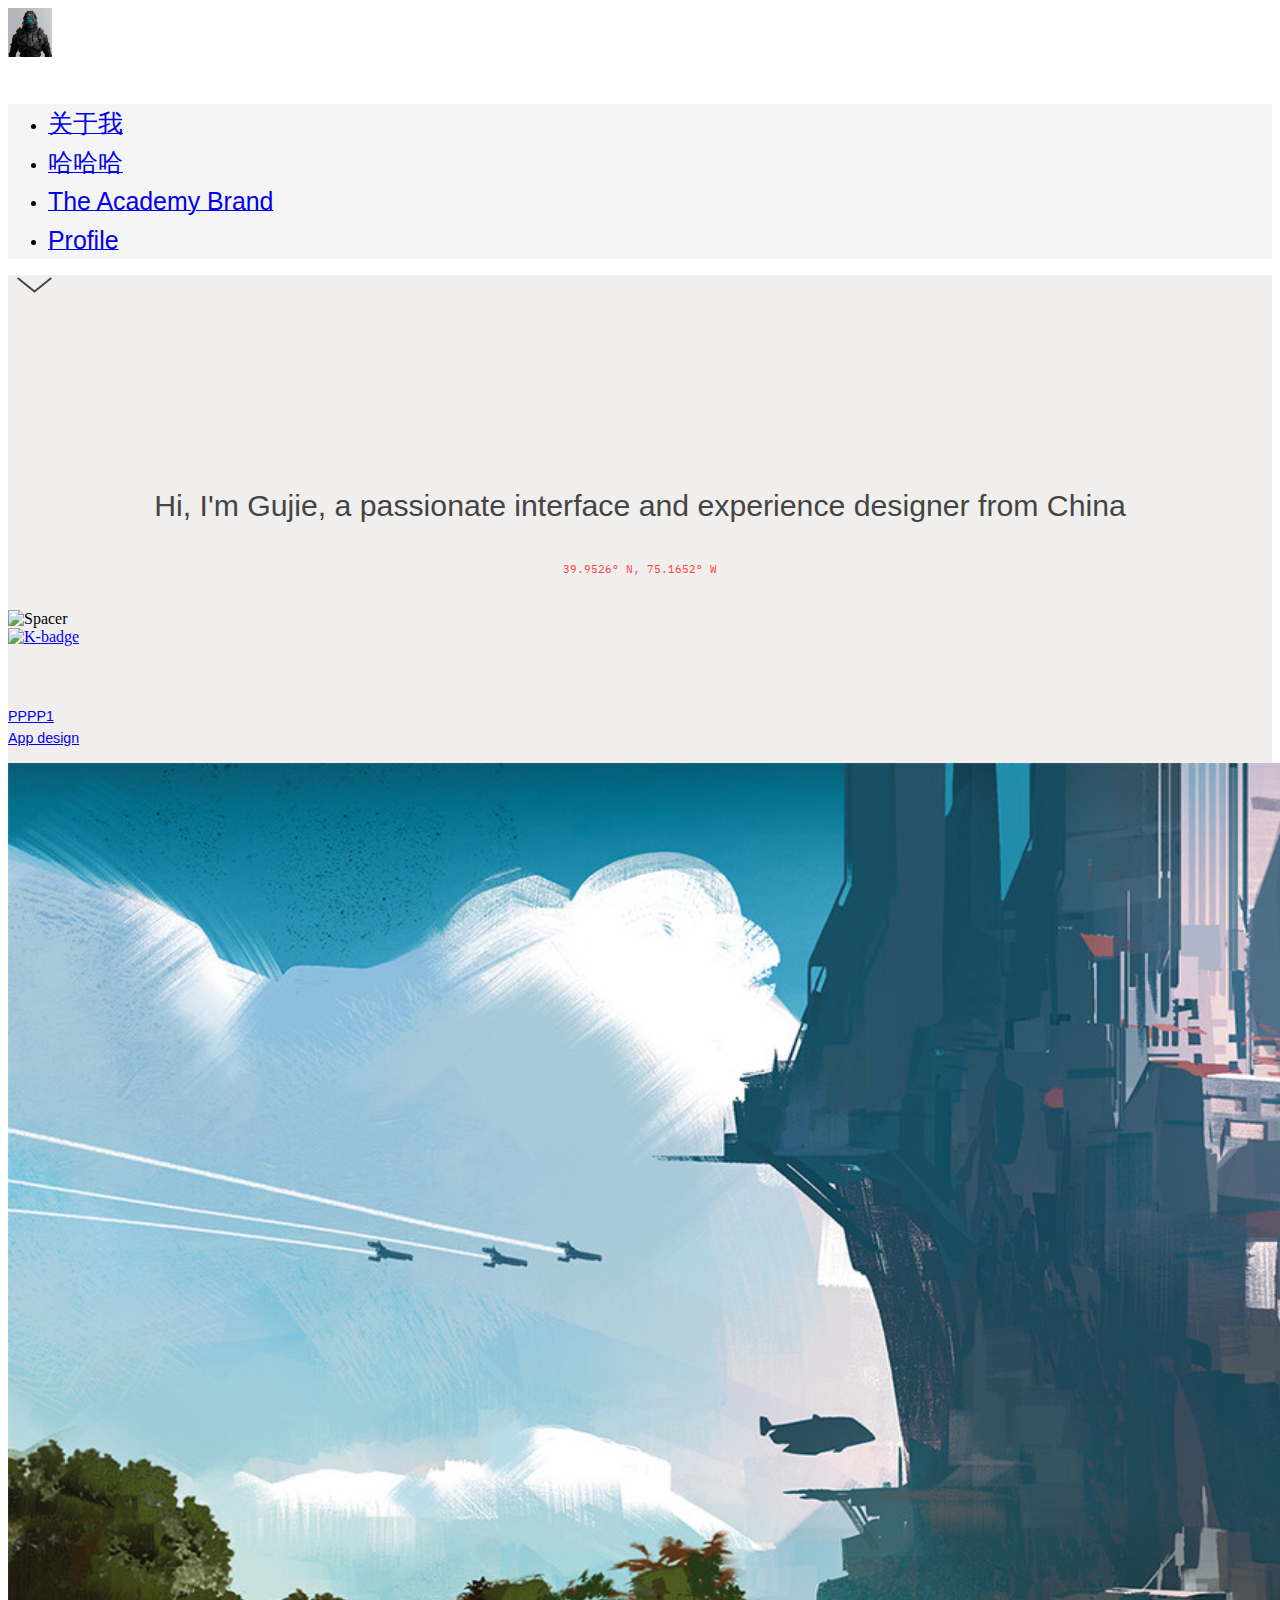
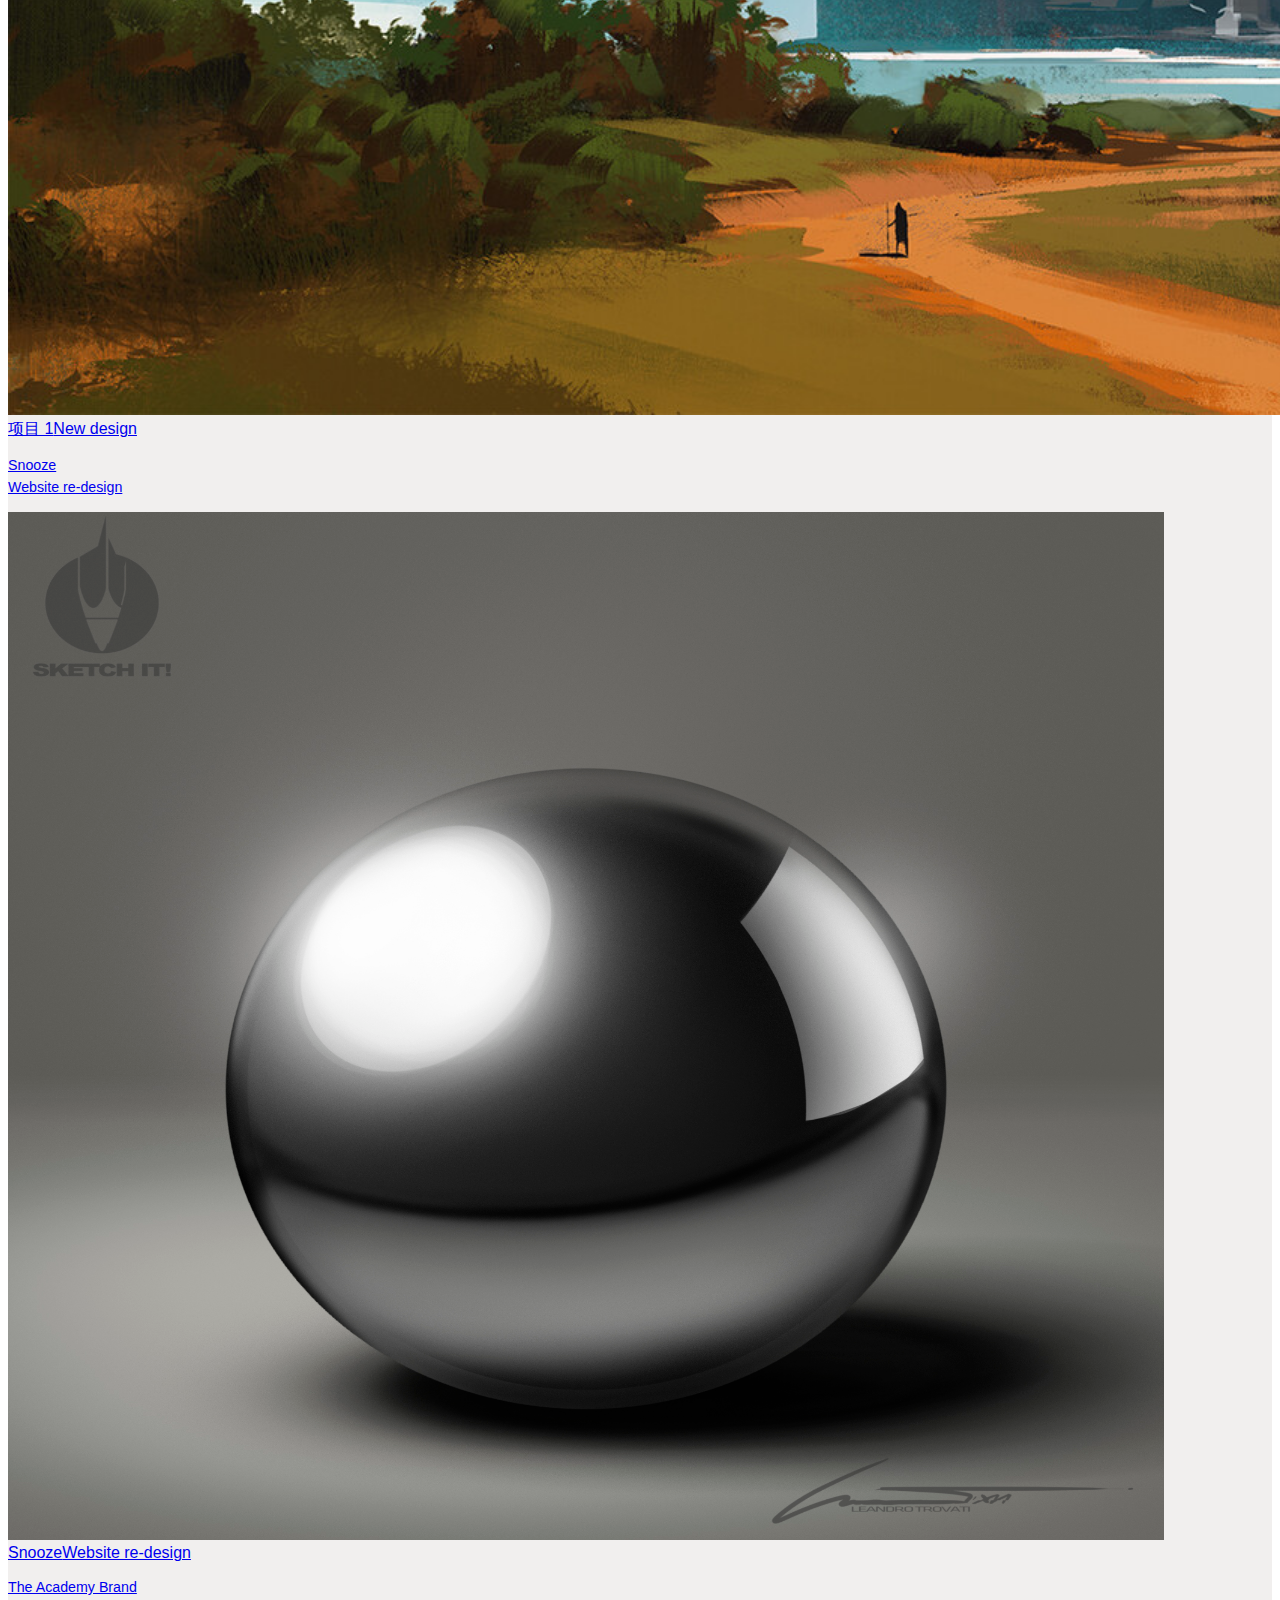
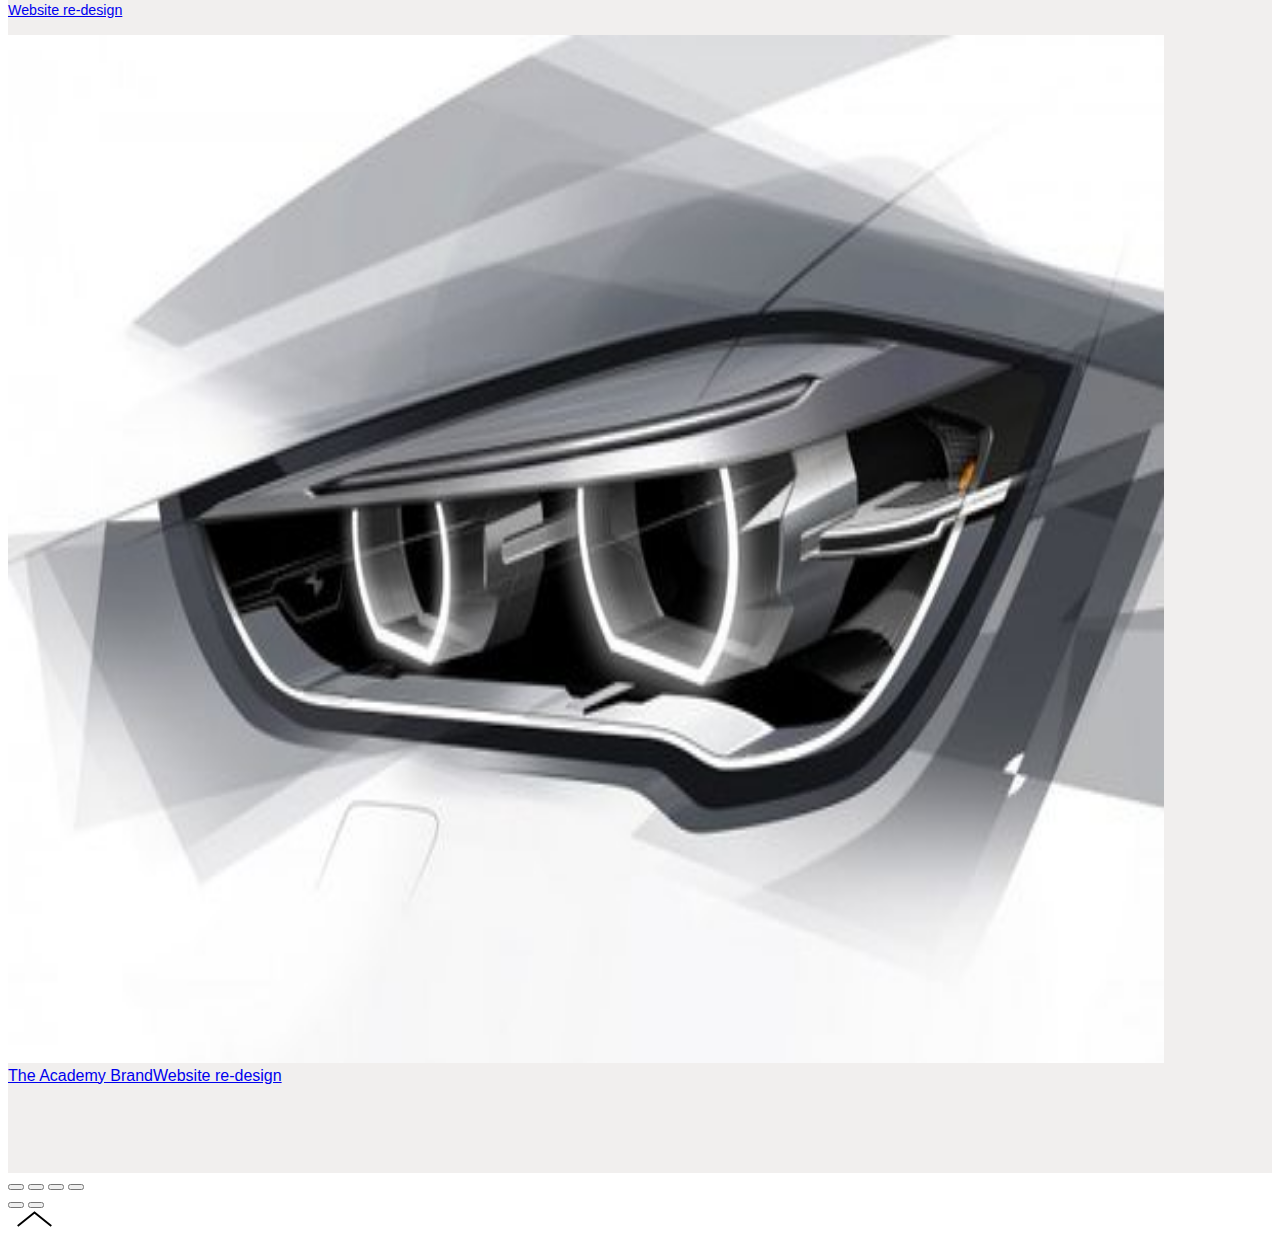
==== commit 39b82d9d: "New test" ====
--- a/index.html
+++ b/index.html
@@ -1,85 +1,456 @@
+
 <!DOCTYPE html>
-<html lang="zh-CN">
+<html lang="zh" dir="ltr" data-semplice="4.2.2">
 <head>
-    <meta charset="utf-8">
-
-    <title>猜数字游戏</title>
-
-    <style>
-        html {
-            font-family: sans-serif
-        }
-        body {
-            width: 50%;
-            max-width: 800px;
-            min-width: 480px;
-            margin: 0 auto
-        }
-        .lastResult {
-            color: white;
-            padding: 3px
+    <meta charset="UTF-8" />
+    <meta name="viewport" content="width=device-width, initial-scale=1.0, maximum-scale=1.0" />
+    <title>Gujie &#8211; Portfolio</title>
+    <link rel='dns-prefetch' href='//s.w.org' />
+    <script type="text/javascript">
+        window._wpemojiSettings = {"baseUrl":"https:\/\/s.w.org\/images\/core\/emoji\/2.4\/72x72\/","ext":".png","svgUrl":"https:\/\/s.w.org\/images\/core\/emoji\/2.4\/svg\/","svgExt":".svg","source":{"concatemoji":"http:\/\/kurtwinterdesign.com\/wp-includes\/js\/wp-emoji-release.min.js?ver=4.9.7"}};
+        !function(a,b,c){function d(a,b){var c=String.fromCharCode;l.clearRect(0,0,k.width,k.height),l.fillText(c.apply(this,a),0,0);var d=k.toDataURL();l.clearRect(0,0,k.width,k.height),l.fillText(c.apply(this,b),0,0);var e=k.toDataURL();return d===e}function e(a){var b;if(!l||!l.fillText)return!1;switch(l.textBaseline="top",l.font="600 32px Arial",a){case"flag":return!(b=d([55356,56826,55356,56819],[55356,56826,8203,55356,56819]))&&(b=d([55356,57332,56128,56423,56128,56418,56128,56421,56128,56430,56128,56423,56128,56447],[55356,57332,8203,56128,56423,8203,56128,56418,8203,56128,56421,8203,56128,56430,8203,56128,56423,8203,56128,56447]),!b);case"emoji":return b=d([55357,56692,8205,9792,65039],[55357,56692,8203,9792,65039]),!b}return!1}function f(a){var c=b.createElement("script");c.src=a,c.defer=c.type="text/javascript",b.getElementsByTagName("head")[0].appendChild(c)}var g,h,i,j,k=b.createElement("canvas"),l=k.getContext&&k.getContext("2d");for(j=Array("flag","emoji"),c.supports={everything:!0,everythingExceptFlag:!0},i=0;i<j.length;i++)c.supports[j[i]]=e(j[i]),c.supports.everything=c.supports.everything&&c.supports[j[i]],"flag"!==j[i]&&(c.supports.everythingExceptFlag=c.supports.everythingExceptFlag&&c.supports[j[i]]);c.supports.everythingExceptFlag=c.supports.everythingExceptFlag&&!c.supports.flag,c.DOMReady=!1,c.readyCallback=function(){c.DOMReady=!0},c.supports.everything||(h=function(){c.readyCallback()},b.addEventListener?(b.addEventListener("DOMContentLoaded",h,!1),a.addEventListener("load",h,!1)):(a.attachEvent("onload",h),b.attachEvent("onreadystatechange",function(){"complete"===b.readyState&&c.readyCallback()})),g=c.source||{},g.concatemoji?f(g.concatemoji):g.wpemoji&&g.twemoji&&(f(g.twemoji),f(g.wpemoji)))}(window,document,window._wpemojiSettings);
+    </script>
+    <style type="text/css">
+        img.wp-smiley,
+        img.emoji {
+            display: inline !important;
+            border: none !important;
+            box-shadow: none !important;
+            height: 1em !important;
+            width: 1em !important;
+            margin: 0 .07em !important;
+            vertical-align: -0.1em !important;
+            background: none !important;
+            padding: 0 !important;
         }
     </style>
-</head>
-
-<body>
-<h1>猜数字游戏</h1>
-
-<p>我刚才随机选定了一个100以内的自然数。看你能否在 10 次以内猜中它。每次我都会告诉你所猜的结果是高了还是低了。</p>
-
-<div class="form">
-    <label for="guessField">请猜数: </label>
-    <input type="text" id="guessField" class="guessField">
-    <input type="submit" value="确定" class="guessSubmit">
+    <link rel='stylesheet' id='semplice-stylesheet-css'  href='http://kurtwinterdesign.com/wp-content/themes/semplice4/style.css?ver=4.2.2' type='text/css' media='all' />
+    <link rel='stylesheet' id='semplice-frontend-stylesheet-css'  href='http://kurtwinterdesign.com/wp-content/themes/semplice4/assets/css/frontend.min.css?ver=4.2.2' type='text/css' media='all' />
+    <link rel='stylesheet' id='mediaelement-css'  href='http://kurtwinterdesign.com/wp-includes/js/mediaelement/mediaelementplayer-legacy.min.css?ver=4.2.6-78496d1' type='text/css' media='all' />
+    <script type='text/javascript' src='http://kurtwinterdesign.com/wp-includes/js/jquery/jquery.js?ver=1.12.4'></script>
+    <script type='text/javascript' src='http://kurtwinterdesign.com/wp-includes/js/jquery/jquery-migrate.min.js?ver=1.4.1'></script>
+    <script type='text/javascript' src='http://kurtwinterdesign.com/wp-content/plugins/wp-google-analytics-events/js/ga-scroll-events.js?ver=2.5.1'></script>
+    <script type='text/javascript'>
+        var mejsL10n = {"language":"en","strings":{"mejs.install-flash":"You are using a browser that does not have Flash player enabled or installed. Please turn on your Flash player plugin or download the latest version from https:\/\/get.adobe.com\/flashplayer\/","mejs.fullscreen-off":"Turn off Fullscreen","mejs.fullscreen-on":"Go Fullscreen","mejs.download-video":"Download Video","mejs.fullscreen":"Fullscreen","mejs.time-jump-forward":["Jump forward 1 second","Jump forward %1 seconds"],"mejs.loop":"Toggle Loop","mejs.play":"Play","mejs.pause":"Pause","mejs.close":"Close","mejs.time-slider":"Time Slider","mejs.time-help-text":"Use Left\/Right Arrow keys to advance one second, Up\/Down arrows to advance ten seconds.","mejs.time-skip-back":["Skip back 1 second","Skip back %1 seconds"],"mejs.captions-subtitles":"Captions\/Subtitles","mejs.captions-chapters":"Chapters","mejs.none":"None","mejs.mute-toggle":"Mute Toggle","mejs.volume-help-text":"Use Up\/Down Arrow keys to increase or decrease volume.","mejs.unmute":"Unmute","mejs.mute":"Mute","mejs.volume-slider":"Volume Slider","mejs.video-player":"Video Player","mejs.audio-player":"Audio Player","mejs.ad-skip":"Skip ad","mejs.ad-skip-info":["Skip in 1 second","Skip in %1 seconds"],"mejs.source-chooser":"Source Chooser","mejs.stop":"Stop","mejs.speed-rate":"Speed Rate","mejs.live-broadcast":"Live Broadcast","mejs.afrikaans":"Afrikaans","mejs.albanian":"Albanian","mejs.arabic":"Arabic","mejs.belarusian":"Belarusian","mejs.bulgarian":"Bulgarian","mejs.catalan":"Catalan","mejs.chinese":"Chinese","mejs.chinese-simplified":"Chinese (Simplified)","mejs.chinese-traditional":"Chinese (Traditional)","mejs.croatian":"Croatian","mejs.czech":"Czech","mejs.danish":"Danish","mejs.dutch":"Dutch","mejs.english":"English","mejs.estonian":"Estonian","mejs.filipino":"Filipino","mejs.finnish":"Finnish","mejs.french":"French","mejs.galician":"Galician","mejs.german":"German","mejs.greek":"Greek","mejs.haitian-creole":"Haitian Creole","mejs.hebrew":"Hebrew","mejs.hindi":"Hindi","mejs.hungarian":"Hungarian","mejs.icelandic":"Icelandic","mejs.indonesian":"Indonesian","mejs.irish":"Irish","mejs.italian":"Italian","mejs.japanese":"Japanese","mejs.korean":"Korean","mejs.latvian":"Latvian","mejs.lithuanian":"Lithuanian","mejs.macedonian":"Macedonian","mejs.malay":"Malay","mejs.maltese":"Maltese","mejs.norwegian":"Norwegian","mejs.persian":"Persian","mejs.polish":"Polish","mejs.portuguese":"Portuguese","mejs.romanian":"Romanian","mejs.russian":"Russian","mejs.serbian":"Serbian","mejs.slovak":"Slovak","mejs.slovenian":"Slovenian","mejs.spanish":"Spanish","mejs.swahili":"Swahili","mejs.swedish":"Swedish","mejs.tagalog":"Tagalog","mejs.thai":"Thai","mejs.turkish":"Turkish","mejs.ukrainian":"Ukrainian","mejs.vietnamese":"Vietnamese","mejs.welsh":"Welsh","mejs.yiddish":"Yiddish"}};
+    </script>
+    <script type='text/javascript' src='http://kurtwinterdesign.com/wp-includes/js/mediaelement/mediaelement-and-player.min.js?ver=4.2.6-78496d1'></script>
+    <script type='text/javascript' src='http://kurtwinterdesign.com/wp-includes/js/mediaelement/mediaelement-migrate.min.js?ver=4.9.7'></script>
+    <script type='text/javascript'>
+        /* <![CDATA[ */
+        var _wpmejsSettings = {"pluginPath":"\/wp-includes\/js\/mediaelement\/","classPrefix":"mejs-","stretching":"responsive"};
+        /* ]]> */
+    </script>
+    <link rel='https://api.w.org/' href='http://kurtwinterdesign.com/wp-json/' />
+    <link rel="EditURI" type="application/rsd+xml" title="RSD" href="http://kurtwinterdesign.com/xmlrpc.php?rsd" />
+    <link rel="wlwmanifest" type="application/wlwmanifest+xml" href="http://kurtwinterdesign.com/wp-includes/wlwmanifest.xml" />
+    <meta name="generator" content="WordPress 4.9.7" />
+    <link rel="canonical" href="http://kurtwinterdesign.com/" />
+    <link rel='shortlink' href='http://kurtwinterdesign.com/' />
+    <link rel="alternate" type="application/json+oembed" href="http://kurtwinterdesign.com/wp-json/oembed/1.0/embed?url=http%3A%2F%2Fkurtwinterdesign.com%2F" />
+    <link rel="alternate" type="text/xml+oembed" href="http://kurtwinterdesign.com/wp-json/oembed/1.0/embed?url=http%3A%2F%2Fkurtwinterdesign.com%2F&#038;format=xml" />
+    <link href="https://fonts.googleapis.com/css?family=IBM+Plex+Mono:300,400" rel="stylesheet"><style type="text/css" id="semplice-webfonts-selfhosted">@font-face {
+    font-family: ‘Copernicus-Book’;
+    src: url('http://kurtwinterdesign.com/wp-content/uploads/2018/06/Copernicus-Book.eot');
+    src: url('http://kurtwinterdesign.com/wp-content/uploads/2018/06/Copernicus-Book.eot?#iefix') format('embedded-opentype'),
+    url('http://kurtwinterdesign.com/wp-content/uploads/2018/06/Copernicus-Book.woff2') format('woff2'),
+    url('http://kurtwinterdesign.com/wp-content/uploads/2018/06/Copernicus-Book.woff') format('woff'),
+}@font-face {
+    font-family: 'copernicus';
+    src: url('http://kurtwinterdesign.com/wp-content/uploads/2018/06/copernicus-book.eot');
+    src: url('http://kurtwinterdesign.com/wp-content/uploads/2018/06/copernicus-book.eot?#iefix') format('embedded-opentype'),
+    url('http://kurtwinterdesign.com/wp-content/uploads/2018/06/copernicus-book.woff2') format('woff2'),
+    url('http://kurtwinterdesign.com/wp-content/uploads/2018/06/copernicus-book.woff') format('woff')
+}@font-face {
+    font-family: 'Galano Grotesque';
+    src: url('http://kurtwinterdesign.com/wp-content/uploads/2018/06/galanogrotesque-regular-webfont.woff2') format('woff2'),
+    url('http://kurtwinterdesign.com/wp-content/uploads/2018/06/galanogrotesque-regular-webfont.woff') format('woff');
+    font-weight: normal;
+    font-style: normal;
+}</style><style type="text/css" id="semplice-webfonts-css">.font_d7zpiyeb9, [data-font="font_d7zpiyeb9"], [data-font="font_d7zpiyeb9"] li a, #content-holder h1, #content-holder h2, #content-holder h3 {font-family: "copernicus", sans-serif;font-weight: 400;font-style: normal;}.font_vjj7y66wa, [data-font="font_vjj7y66wa"], [data-font="font_vjj7y66wa"] li a {font-family: "IBM Plex Mono", serif;font-weight: 300;font-style: normal;}.font_720zm19nq, [data-font="font_720zm19nq"], [data-font="font_720zm19nq"] li a, #content-holder h4, #content-holder h5, #content-holder p, #content-holder li {font-family: "IBM Plex Mono", sans-serif;font-weight: 400;font-style: normal;}.font_sdpyohm6b, [data-font="font_sdpyohm6b"], [data-font="font_sdpyohm6b"] li a {font-family: "Galano Grotesque", sans-serif;font-weight: 400;font-style: normal;}</style>
+    <style type="text/css" id="semplice-custom-css">
+
+        #content-holder h1 { font-size: 1.7777777777777777rem;line-height: 2.3333333333333335rem;}#content-holder h2 { font-size: 1.3333333333333333rem;line-height: 1.8888888888888888rem;}#content-holder h3 { font-size: 1.1666666666666667rem;line-height: 1.7222222222222223rem;}#content-holder h4 { font-size: 0.6666666666666666rem;line-height: 1.2222222222222223rem;letter-spacing: 0.1111111111111111rem;}#content-holder h5 { font-size: 0.8888888888888888rem;}#content-holder p, #content-holder li { font-size: 0.8888888888888888rem;line-height: 1.5555555555556;}#content-holder .is-content p { margin-bottom: 1.5555555555556em; }@media screen and (min-width: 992px) and (max-width: 1169px) { #content-holder h1 { font-size: 1.64rem; line-height: 2.15rem; }#content-holder h2 { font-size: 1.23rem; line-height: 1.74rem; }#content-holder h3 { font-size: 1.12rem; line-height: 1.65rem; }#content-holder h4 { font-size: 0.64rem; line-height: 1.17rem; }#content-holder h5 { font-size: 0.89rem; line-height: 1.78rem; }#content-holder h6 { font-size: 1rem; line-height: 1.67rem; }}@media screen and (min-width: 768px) and (max-width: 991px) { #content-holder h1 { font-size: 1.53rem; line-height: 2.01rem; }#content-holder h2 { font-size: 1.17rem; line-height: 1.66rem; }#content-holder h3 { font-size: 1.07rem; line-height: 1.58rem; }#content-holder h4 { font-size: 0.61rem; line-height: 1.12rem; }#content-holder h5 { font-size: 0.89rem; line-height: 1.78rem; }#content-holder h6 { font-size: 1rem; line-height: 1.67rem; }}@media screen and (min-width: 544px) and (max-width: 767px) { #content-holder h1 { font-size: 1.46rem; line-height: 1.91rem; }#content-holder h2 { font-size: 1.12rem; line-height: 1.59rem; }#content-holder h3 { font-size: 1.05rem; line-height: 1.55rem; }#content-holder h4 { font-size: 0.6rem; line-height: 1.1rem; }#content-holder h5 { font-size: 0.89rem; line-height: 1.78rem; }#content-holder h6 { font-size: 1rem; line-height: 1.67rem; }}@media screen and (max-width: 543px) { #content-holder h1 { font-size: 1.39rem; line-height: 1.82rem; }#content-holder h2 { font-size: 1.07rem; line-height: 1.51rem; }#content-holder h3 { font-size: 1.03rem; line-height: 1.52rem; }#content-holder h4 { font-size: 0.59rem; line-height: 1.08rem; }#content-holder h5 { font-size: 0.89rem; line-height: 1.78rem; }#content-holder h6 { font-size: 1rem; line-height: 1.67rem; }}
+        p {
+            margin-bottom: 14px !important;
+        }
+
+        .ce-video .mejs-container {
+            background: transparent !important;
+            background-color: transparent !important;
+        }
+
+        h1,h2,h3,h4,h5,h6,p {
+            text-shadow: none !important;
+        }#nprogress .bar { background: #fd433e; }
+
+        .project-panel {
+            background: #f5f5f5;
+            padding: 2.7777777777777777rem 0rem;
+        }
+        .pp-thumbs {
+            margin-bottom: -1.6666666666666667rem;
+        }
+        #content-holder .panel-label, .projectpanel-preview .panel-label {
+            color: #000000;
+            font-size: 1.777777777777778rem;
+            text-transform: none;
+            padding-left: 0rem;
+            padding-bottom: 1.6666666666666667rem;
+            text-align: left;
+            line-height: 1;
+        }
+        .project-panel .pp-title {
+            padding: 0.7777777777777778rem 0rem 1.6666666666666667rem 0rem;
+        }
+        .project-panel .pp-title a {
+            color: #ffffff;
+            font-size: 0.8888888888888888rem;
+            text-transform: none;
+        }
+        .project-panel .pp-title span {
+            color: #bcbcbc;
+            font-size: 0.8888888888888888rem;
+            text-transform: none;
+        }
+
+    </style>
+
+    <style type="text/css" id="6-post-css">
+        .cover-transparent { background: rgba(0,0,0,0) !important; }#content-6 .sections { margin-top: 0px !important; }#content-6 .semplice-cover .show-more svg { fill: #444444; }#content-6 #cover-6 > .background-video {background-size: cover;background-position: top center;background-attachment: scroll;}#content-6 #column_ldsqcbhk1 {padding-top: 0rem;padding-bottom: NaNrem;}@media screen and (max-width: 543.9px) { #content-6 #column_ldsqcbhk1 {padding-top: 0rem;}}#content-6 #column_ldsqcbhk1 > .background-video {}#content-6 #content_msknbc0ij {padding-top: 0rem;margin-top: 0rem;padding-right: 1.6666666666666667rem;margin-right: 0rem;padding-left: 1.6666666666666667rem;}#content-6 #content_msknbc0ij .is-content {}@media screen and (min-width: 544px) and (max-width: 767.9px) { #content-6 #content_msknbc0ij {padding-right: 2.2222222222222223rem;margin-right: 0rem;padding-left: 2.2222222222222223rem;margin-left: 0rem;}#content-6 #content_msknbc0ij .is-content {}}@media screen and (max-width: 543.9px) { #content-6 #content_msknbc0ij {margin-top: 0rem;padding-right: 1.1111111111111112rem;padding-left: 1.1111111111111112rem;}#content-6 #content_msknbc0ij .is-content {}}#content-6 #column_in5k03fle {padding-top: 0rem;}#content-6 #content_8649zxery {padding-top: 0rem;}#content-6 #content_8649zxery .is-content {}#content-6 #content_9pvk6d3nv {padding-top: 0rem;margin-top: 0rem;padding-right: 0rem;margin-right: 0rem;padding-bottom: 0rem;margin-bottom: 0rem;}#content-6 #content_9pvk6d3nv .is-content {box-shadow: 0rem 0rem 0rem 0rem rgba(0,0,0,1);}#content-6 #column_wvfkgemdk {}#content-6 #column_0tt3dfz4d {padding-top: 0rem;padding-bottom: 0rem;}#content-6 #column_kw78jzzuk {padding-bottom: 2.7777777777777777rem;}#content-6 #column_hd892q02e {padding-top: 2.7777777777777777rem;padding-bottom: 2.7777777777777777rem;}#content-6 {background-color: #f1efee;}.back-to-top a svg { fill: tranparent; }#content-6 #content_9pvk6d3nv {transform: rotate(0deg);}
+        .nav_qogo3nolc { background-color: transparent;; }.nav_qogo3nolc { height: 5rem; }.is-frontend #content-6 .sections { margin-top: 5rem; }.nav_qogo3nolc { padding-top: 0rem; }.nav_qogo3nolc { padding-bottom: 0rem; }.nav_qogo3nolc .navbar-inner .navbar-left, .nav_qogo3nolc .navbar-inner .navbar-center { left: 3.3333333333333335rem; }.nav_qogo3nolc .container-fluid .navbar-inner .navbar-right { right: 3.3333333333333335rem; }.nav_qogo3nolc .container-fluid .hamburger a:after { padding-right: 1.1111111111111rem; }.nav_qogo3nolc .navbar-inner .logo { margin-top: 0rem; }.nav_qogo3nolc .logo img, .nav_qogo3nolc .logo svg { width: 2.7777777777777777rem; }.nav_qogo3nolc .navbar-inner .hamburger { align-items: center; }.nav_qogo3nolc .navbar-inner .hamburger a.menu-icon span { background-color: #000000; }.nav_qogo3nolc .navbar-inner .hamburger a.menu-icon { width: 24; }.nav_qogo3nolc .navbar-inner .hamburger a.menu-icon span { height: 2px; }.nav_qogo3nolc .navbar-inner .hamburger a.open-menu span::before { transform: translateY(-6px); }.nav_qogo3nolc .navbar-inner .hamburger a.open-menu span::after { transform: translateY(6px); }.nav_qogo3nolc .navbar-inner .hamburger a.open-menu:hover span::before { transform: translateY(-8px); }.nav_qogo3nolc .navbar-inner .hamburger a.open-menu:hover span::after { transform: translateY(8px); }.nav_qogo3nolc .navbar-inner .hamburger a.menu-icon { height: 14px; }.nav_qogo3nolc .navbar-inner .hamburger a.menu-icon span { margin-top: 7px; }.nav_qogo3nolc .navbar-inner .hamburger { display: flex; }.nav_qogo3nolc .navbar-inner nav ul li a span { font-size: 0.6666666666666666rem; }.nav_qogo3nolc .navbar-inner nav ul li a { padding-left: 0.83333333333333rem; }.nav_qogo3nolc .navbar-inner nav ul li a { padding-right: 0.83333333333333rem; }.nav_qogo3nolc .navbar-inner nav ul li a span { text-transform: uppercase; }.nav_qogo3nolc .navbar-inner nav ul li a span { letter-spacing: 0.1111111111111111rem; }#overlay-menu { background-color: rgba(245, 245, 245, 1); }#overlay-menu .overlay-menu-inner nav ul li a span { font-size: 1.5555555555555556rem; }#overlay-menu .overlay-menu-inner nav ul li a { padding-top: 0.66666666666667rem; }#overlay-menu .overlay-menu-inner nav ul li a { padding-bottom: 0.66666666666667rem; }#overlay-menu .overlay-menu-inner nav ul li a:hover span { color: #fd433e; }#overlay-menu .overlay-menu-inner nav ul li.current-menu-item a span { color: #fd433e; }#overlay-menu .overlay-menu-inner nav ul li.current_page_item a span { color: #fd433e; }[data-post-type="project"] #overlay-menu .overlay-menu-inner nav ul li.portfolio-grid a span, [data-post-type="post"] #overlay-menu .overlay-menu-inner nav ul li.blog-overview a span { color: #fd433e; }#overlay-menu nav ul li a:hover span { border-bottom-color: #444444; }#overlay-menu .overlay-menu-inner nav ul li.current-menu-item a span { border-bottom-color: #444444; }#overlay-menu .overlay-menu-inner nav ul li.current_page_item a span { border-bottom-color: #444444; }[data-post-type="project"] #overlay-menu .overlay-menu-inner nav ul li.portfolio-grid a span, [data-post-type="post"] #overlay-menu .overlay-menu-inner nav ul li.blog-overview a span { border-bottom-color: #444444; }@media screen and (min-width: 992px) and (max-width: 1169.9px) { .nav_qogo3nolc .navbar-inner .hamburger a.menu-icon { height: 14px; }.nav_qogo3nolc .navbar-inner .hamburger a.menu-icon span { margin-top: 7px; }}@media screen and (min-width: 768px) and (max-width: 991.9px) { .nav_qogo3nolc .navbar-inner .navbar-left, .nav_qogo3nolc .navbar-inner .navbar-center { left: 3.3333333333333335rem; }.nav_qogo3nolc .container-fluid .navbar-inner .navbar-right { right: 3.3333333333333335rem; }.nav_qogo3nolc .container-fluid .hamburger a:after { padding-right: 1.1111111111111rem; }.nav_qogo3nolc .navbar-inner .hamburger a.menu-icon { height: 14px; }.nav_qogo3nolc .navbar-inner .hamburger a.menu-icon span { margin-top: 7px; }}@media screen and (min-width: 544px) and (max-width: 767.9px) { .nav_qogo3nolc .navbar-inner .navbar-left, .nav_qogo3nolc .navbar-inner .navbar-center { left: 1.6666666666666667rem; }.nav_qogo3nolc .container-fluid .navbar-inner .navbar-right { right: 1.6666666666666667rem; }.nav_qogo3nolc .container-fluid .hamburger a:after { padding-right: 1.1111111111111rem; }.nav_qogo3nolc .navbar-inner .hamburger a.menu-icon { height: 14px; }.nav_qogo3nolc .navbar-inner .hamburger a.menu-icon span { margin-top: 7px; }}@media screen and (max-width: 543.9px) { .nav_qogo3nolc .navbar-inner .navbar-left, .nav_qogo3nolc .navbar-inner .navbar-center { left: 0.8333333333333334rem; }.nav_qogo3nolc .container-fluid .navbar-inner .navbar-right { right: 0.8333333333333334rem; }.nav_qogo3nolc .container-fluid .hamburger a:after { padding-right: 0.83333333333333rem; }.nav_qogo3nolc .navbar-inner .hamburger a.menu-icon { height: 14px; }.nav_qogo3nolc .navbar-inner .hamburger a.menu-icon span { margin-top: 7px; }}
+    </style>
+    <script>
+        if (typeof ga === 'undefined') {
+            (function(i,s,o,g,r,a,m){i['GoogleAnalyticsObject']=r;i[r]=i[r]||function(){
+                (i[r].q=i[r].q||[]).push(arguments)},i[r].l=1*new Date();a=s.createElement(o),
+                m=s.getElementsByTagName(o)[0];a.async=1;a.src=g;m.parentNode.insertBefore(a,m)
+            })(window,document,'script','https://www.google-analytics.com/analytics.js','ga');
+
+            ga('create','UA-25073412-3', 'kurtwinterdesign.com');                  ga('send', 'pageview');
+        }
+    </script> 		<style>html{margin-top:0px!important;}#wpadminbar{top:auto!important;bottom:0;}}</style>
+    <!-- Global site tag (gtag.js) - Google Analytics -->
+    <script async src="https://www.googletagmanager.com/gtag/js?id=UA-25073412-3"></script>
+    <script>
+        window.dataLayer = window.dataLayer || [];
+        function gtag(){dataLayer.push(arguments);}
+        gtag('js', new Date());
+
+        gtag('config', 'UA-25073412-3');
+    </script><link rel="shortcut icon" type="image/png" href="http://kurtwinterdesign.com/wp-content/uploads/2018/07/K-Logo.png" sizes="32x32">	</head>
+<body class="home page-template-default page page-id-6 is-frontend dynamic-mode mejs-semplice-ui" data-post-type="page">
+<div id="content-holder" data-active-post="6">
+
+    <header class="nav_qogo3nolc semplice-navbar active-navbar sticky-nav  menu-type-hamburger cover-transparent" data-cover-transparent="enabled" data-bg-overlay-visibility="visible">
+        <div class="container-fluid" data-nav="logo-left-menu-right">
+            <div class="navbar-inner menu-type-hamburger" data-xl-width="12" data-navbar-type="container-fluid">
+                <div class="logo navbar-left"><a href="http://kurtwinterdesign.com" title="Gujie Design"><img src="images/logo.jpg" alt="logo"></a></div>
+
+                <div class="hamburger navbar-right semplice-menu"><a class="open-menu menu-icon"><span></span></a></div>
+            </div>
+        </div>
+    </header>
+
+    <div id="overlay-menu">
+        <div class="overlay-menu-inner" data-xl-width="12">
+            <nav class="overlay-nav" data-justify="center" data-align="align-middle" data-font="font_d7zpiyeb9">
+                <ul class="container"><li class="menu-item menu-item-type-post_type menu-item-object-project menu-item-204"><a href="http://kurtwinterdesign.com/project/debenhams-app"><span>关于我</span></a></li>
+                    <li class="menu-item menu-item-type-post_type menu-item-object-project menu-item-203"><a href="http://kurtwinterdesign.com/project/snooze"><span>哈哈哈</span></a></li>
+                    <li class="menu-item menu-item-type-post_type menu-item-object-project menu-item-202"><a href="http://kurtwinterdesign.com/project/the-academy-brand"><span>The Academy Brand</span></a></li>
+                    <li class="menu-item menu-item-type-post_type menu-item-object-page menu-item-160"><a href="http://kurtwinterdesign.com/about"><span>Profile</span></a></li>
+                </ul>
+            </nav>
+        </div>
+    </div>
+
+
+    <div id="content-6" class="content-container active-content ">
+        <div class="sections">
+
+            <section id="cover-6" class="semplice-cover" data-height="fullscreen" data-column-mode-sm="single" data-column-mode-xs="single" data-layout="fluid" data-gutter="no" data-valign="center" data-cover="visible" >
+                <a class="show-more show-more-hidden semplice-event" data-event-type="helper" data-event="scrollToContent"><svg version="1.1" id="Ebene_2_1_" xmlns="http://www.w3.org/2000/svg" xmlns:xlink="http://www.w3.org/1999/xlink" x="0px" y="0px"
+	 width="53px" height="20px" viewBox="0 0 53 20" enable-background="new 0 0 53 20" xml:space="preserve">
+<g>
+	<polygon points="26.5,17.688 9.114,3.779 10.303,2.312 26.5,15.269 42.697,2.313 43.886,3.779 	"/>
+</g>
+</svg>
+                </a>
+                <div class="background-video">
+                    <video data-autoplay data-object-fit="cover" src="http://kurtwinterdesign.com/wp-content/uploads/2018/06/Home-bg-AE.mp4" autoplay muted loop>
+                        <source src="http://www.prophet.dev/wordpress/video.mp4" type="video/mp4">
+                        <p>If you are reading this, it is because your browser does not support the HTML5 video element.</p>
+                    </video>
+                </div>
+
+                <div class="container">
+                    <div id="row_km8d2nuro" class="row"><div id="column_ldsqcbhk1" class="column spacer-column" data-xl-width="12" ><div class="background-video"></div>
+                        <div class="content-wrapper">
+
+                        </div>
+                    </div></div><div id="row_14kjc117y" class="row"><div id="column_uafrhrsgz" class="column spacer-column" data-xl-width="2" data-lg-width="2" data-md-width="2" >
+                    <div class="content-wrapper">
+
+                    </div>
+                </div><div id="column_idolbasr3" class="column" data-xl-width="8" data-lg-width="8" data-md-width="8" >
+                    <div class="content-wrapper">
+
+                        <div id="content_msknbc0ij" class="column-content" data-module="paragraph">
+                            <div class="is-content has-lg has-md has-sm has-xs"><div data-content-for="xl">
+                                <p style="font-size: 1.88889rem; line-height: 2.77778rem; text-align: center;" data-mce-style="font-size: 1.88889rem; line-height: 2.77778rem; text-align: center;"><span class="font_d7zpiyeb9" style="color: rgb(68, 68, 68);" data-mce-style="color: #444444;">Hi, I'm Gujie, a passionate interface and experience designer from China  </span></p>
+                               <!-- <p style="font-size: 0.666667rem; line-height: 3.33333rem; text-align: center;" data-mce-style="font-size: 0.666667rem; line-height: 3.33333rem; text-align: center;"><span style="color: rgb(253, 67, 62);" data-mce-style="color: #fd433e;">39.9526° N, 75.1652° W</span></p></div><div data-content-for="lg">
+                                <p style="font-size: 1.88889rem; line-height: 2.77778rem; text-align: center;" data-mce-style="font-size: 1.88889rem; line-height: 2.77778rem; text-align: center;"><span class="font_d7zpiyeb9" style="color: rgb(68, 68, 68);" data-mce-style="color: #444444;">Hi, I'm Kurt, a passionate interface and experience designer from Melbourne, Australia now living in Philadelphia, Pennsylvania</span></p>
+                                <p style="font-size: 0.666667rem; line-height: 3.33333rem; text-align: center;" data-mce-style="font-size: 0.666667rem; line-height: 3.33333rem; text-align: center;"><span style="color: rgb(253, 67, 62);" data-mce-style="color: #fd433e;">39.9526° N, 75.1652° W</span></p></div><div data-content-for="md">
+                                <p style="font-size: 1.66667rem; text-align: center;" data-mce-style="font-size: 1.66667rem; text-align: center;"><span class="font_d7zpiyeb9">Hi, I'm Kurt, a passionate interface and experience designer from Melbourne, Australia now living in Philadelphia, Pennsylvania</span></p></div><div data-content-for="sm">
+                                <p style="font-size: 1.66667rem; text-align: center;" data-mce-style="font-size: 1.66667rem; text-align: center;"><span class="font_d7zpiyeb9">Hi, I'm Kurt, a passionate interface and experience designer from Melbourne, Australia now living in Philadelphia, Pennsylvania</span></p>
+                                <p style="font-size: 0.666667rem; text-align: center; line-height: 3.33333rem;" data-mce-style="font-size: 0.666667rem; text-align: center; line-height: 3.33333rem;"><span class="font_720zm19nq" style="color: rgb(253, 67, 62);" data-mce-style="color: #fd433e;">39.9526° N, 75.1652° W</span></p></div>
+                                <div data-content-for="xs"><p style="font-size: 1.33333rem; line-height: 2rem; text-align: center;" data-mce-style="font-size: 1.33333rem; line-height: 2rem; text-align: center;"><span class="font_d7zpiyeb9">Hi, I'm Kurt, a passionate interface and experience designer from Melbourne, Australia now living in Philadelphia, Pennsylvania</span></p> -->
+                                <p style="font-size: 0.666667rem; line-height: 3.33333rem; text-align: center;" data-mce-style="font-size: 0.666667rem; line-height: 3.33333rem; text-align: center;"><span style="color: rgb(253, 67, 62);" data-mce-style="color: #fd433e;" class="font_720zm19nq">39.9526° N, 75.1652° W</span></p></div></div>
+                        </div>
+
+                    </div>
+                </div><div id="column_in5k03fle" class="column" data-xl-width="1" data-lg-width="1" data-md-width="1" >
+                    <div class="content-wrapper">
+
+                        <div id="content_8649zxery" class="column-content" data-module="image">
+                            <div class="ce-image" data-align="left"><img class="is-content"  src="http://kurtwinterdesign.com/wp-content/uploads/2018/06/Spacer.png" width="352" height="1180" alt="Spacer" caption="" data-width="original" data-scaling="no"></div>
+                        </div>
+
+                        <div id="content_9pvk6d3nv" class="column-content" data-module="image">
+                            <div class="ce-image" data-align="center"><a href="gujiekow@gmail.com" target="_blank"><img class="is-content"  src="http://kurtwinterdesign.com/wp-content/uploads/2018/07/K-badge.svg" alt="K-badge" caption="" data-width="original" data-scaling="no"></a></div>
+                        </div>
+
+                    </div>
+                </div><div id="column_wvfkgemdk" class="column spacer-column" data-xl-width="1" data-lg-width="1" data-md-width="1" >
+                    <div class="content-wrapper">
+
+                    </div>
+                </div></div><div id="row_qh3sdj3rq" class="row"><div id="column_0tt3dfz4d" class="column spacer-column" data-xl-width="12" >
+                    <div class="content-wrapper">
+
+                    </div>
+                </div></div>
+                </div>
+            </section>
+
+            <section id="section_m9ppd0guz" class="content-block" data-column-mode-sm="single" data-column-mode-xs="single" >
+
+                <div class="container">
+                    <div id="row_4gu391kv9" class="row"><div id="column_kw78jzzuk" class="column spacer-column" data-xl-width="12" >
+                        <div class="content-wrapper">
+
+                        </div>
+                    </div></div>
+                </div>
+            </section>
+
+            <section id="section_ima676ra0" class="content-block" data-column-mode-sm="single" data-column-mode-xs="single" >
+
+                <div class="container">
+                    <div id="row_yy3nf4nby" class="row"><div id="column_8j8cqsyiu" class="column" data-xl-width="12" >
+                        <div class="content-wrapper">
+
+                            <div id="content_og45t2ds6" class="column-content" data-module="portfoliogrid">
+
+                                <div id="masonry-content_og45t2ds6" class="masonry">
+                                    <div class="masonry-item-width"></div>
+                                    <div id="project-8" class="masonry-item thumb masonry-content_og45t2ds6-item below-left" data-xl-width="12" data-sm-width="6" data-xs-width="12"><a href="http://kurtwinterdesign.com/project/debenhams-app">
+                                        <div class="thumb-inner">
+
+                                            <div class="thumb-hover">
+                                                <div class="thumb-hover-meta top-right hide-both move-bottom">
+                                                    <p>
+                                                        <span class="title" data-font="font_d7zpiyeb9">PPPP1</span><br />
+                                                        <span class="category" data-font="font_d7zpiyeb9">App design</span>
+                                                    </p>
+                                                </div>
+                                            </div>
+
+
+                                            <img src="images/Pro 1.jpg" width="2880" height="1252">
+                                        </div></a><a class="pg-title-link font_d7zpiyeb9" href="http://kurtwinterdesign.com/project/debenhams-app" title="Debenhams">
+                                        <div class="post-title">项目 1<span class="font_d7zpiyeb9">New design</span></div>
+                                    </a></div><div id="project-93" class="masonry-item thumb masonry-content_og45t2ds6-item below-left" data-xl-width="6" data-sm-width="6" data-xs-width="12"><a href="http://kurtwinterdesign.com/project/snooze">
+                                    <div class="thumb-inner">
+
+                                        <div class="thumb-hover">
+                                            <div class="thumb-hover-meta top-right hide-both move-bottom">
+                                                <p>
+                                                    <span class="title" data-font="font_d7zpiyeb9">Snooze</span><br />
+                                                    <span class="category" data-font="font_d7zpiyeb9">Website re-design</span>
+                                                </p>
+                                            </div>
+                                        </div>
+
+
+                                        <img src="images/Pro 2.jpg" width="1156" height="1028">
+                                    </div></a><a class="pg-title-link font_d7zpiyeb9" href="http://kurtwinterdesign.com/project/snooze" title="Snooze">
+                                    <div class="post-title">Snooze<span class="font_d7zpiyeb9">Website re-design</span></div>
+                                </a></div><div id="project-106" class="masonry-item thumb masonry-content_og45t2ds6-item below-left" data-xl-width="6" data-sm-width="6" data-xs-width="12"><a href="http://kurtwinterdesign.com/project/the-academy-brand">
+                                    <div class="thumb-inner">
+
+                                        <div class="thumb-hover">
+                                            <div class="thumb-hover-meta top-right hide-both move-bottom">
+                                                <p>
+                                                    <span class="title" data-font="font_d7zpiyeb9">The Academy Brand</span><br />
+                                                    <span class="category" data-font="font_d7zpiyeb9">Website re-design</span>
+                                                </p>
+                                            </div>
+                                        </div>
+
+
+                                        <img src="images/Pro 3.jpg" width="1156" height="1028">
+                                    </div></a><a class="pg-title-link font_d7zpiyeb9" href="http://kurtwinterdesign.com/project/the-academy-brand" title="The Academy Brand">
+                                    <div class="post-title">The Academy Brand<span class="font_d7zpiyeb9">Website re-design</span></div>
+                                </a></div>
+                                </div>
+
+                                <script type="text/javascript">
+                                    (function ($) {
+                                        $(document).ready(function () {
+                                            // delete old css if there
+                                            $("#content_og45t2ds6-style").remove();
+                                            // add css to head
+                                            $("head").append('<style id="content_og45t2ds6-style" type="text/css">#masonry-content_og45t2ds6{ margin: auto -25px !important; } .masonry-content_og45t2ds6-item { margin: 0px; padding-left: 25px; padding-right: 25px; padding-bottom: 50px; }#content-holder .thumb .thumb-inner .thumb-hover {background-color: rgba(0, 0, 0, 0.2);background-size: cover;}.is-frontend #content-holder .thumb .thumb-inner { transition: box-shadow 0.4s ease; }.is-frontend #content-holder .thumb .thumb-inner:hover { box-shadow: 0rem 0.6666666666666666rem 1.3333333333333333rem 0rem rgba(0,0,0,0.2); }.is-frontend #content-holder .thumb .thumb-inner img { transition: all 0.4s ease; }.is-frontend #content-holder .thumb .thumb-inner:hover img { transform: scale(1.05); }#content-holder .thumb .thumb-hover-meta { padding: 2.22rem; }#content-holder .thumb .thumb-hover-meta .title { color: #ffffff; font-size: 1.33rem; text-transform: none; }#content-holder .thumb .thumb-hover-meta .category { color: #999999; font-size: 0.6666666666666666rem; text-transform: none; }#content-holder #project-8 .thumb-inner .thumb-hover {background-image: none;background-color: rgba(220, 187, 187, 0.1);}#content-holder #project-8 .thumb-hover-meta { padding: 2.2222222222222223rem; }#content-holder #project-8 .thumb-hover-meta .title { color: #ffffff; font-size: 1.3333333333333333rem; text-transform: none; }#content-holder #project-8 .thumb-hover-meta .category { color: #f6e7e5; font-size: 1.3333333333333333rem; text-transform: none; }#content-holder #project-93 .thumb-inner .thumb-hover {background-image: none;background-color: rgba(188, 199, 206, 0.1);}#content-holder #project-93 .thumb-hover-meta { padding: 2.22rem; }#content-holder #project-93 .thumb-hover-meta .title { color: #ffffff; font-size: 1.33rem; text-transform: none; }#content-holder #project-93 .thumb-hover-meta .category { color: #e1d7d7; font-size: 1.3333333333333333rem; text-transform: none; }#content-holder #project-106 .thumb-inner .thumb-hover {background-image: none;background-color: rgba(170, 174, 177, 0.1);}#content-holder #project-106 .thumb-hover-meta { padding: 2.22rem; }#content-holder #project-106 .thumb-hover-meta .title { color: #ffffff; font-size: 1.3333333333333333rem; text-transform: none; }#content-holder #project-106 .thumb-hover-meta .category { color: #cecece; font-size: 1.3333333333333333rem; text-transform: none; }#content-holder #content_og45t2ds6 .thumb .post-title { padding-top: 1rem; } #content_og45t2ds6 .thumb .post-title, #content_og45t2ds6 .thumb .post-title a { color: #000000; font-size: 1rem; text-transform: none; } #content_og45t2ds6 .thumb .post-title span, #content_og45t2ds6 .thumb .post-title a span { color: #999999; font-size: 1rem; text-transform: none; padding-top: 0.4444444444444444rem; }</style>');
+                                            // define container
+                                            var $container = $("#masonry-content_og45t2ds6");
+                                            // make jquery object out of items
+                                            var $items = $(".masonry-content_og45t2ds6-item");
+
+                                            // fire masmonry
+                                            $container.masonry({
+                                                itemSelector: ".masonry-content_og45t2ds6-item",
+                                                columnWidth: ".masonry-item-width",
+                                                transitionDuration: 0,
+                                                isResizable: true,
+                                                percentPosition: true,
+                                            });
+
+                                            // show images
+                                            showImages($container, $items);
+
+                                            // load images and reveal if loaded
+                                            function showImages($container, $items) {
+                                                // get masonry
+                                                var msnry = $container.data("masonry");
+                                                // get item selector
+                                                var itemSelector = msnry.options.itemSelector;
+                                                // append items to masonry container
+                                                //$container.append($items);
+                                                $items.imagesLoaded().progress(function(imgLoad, image) {
+                                                    // get item
+                                                    var $item = $(image.img).parents(itemSelector);
+                                                    // fade in item
+                                                    // layout
+                                                    msnry.layout();
+                                                    // fade in item
+                                                    $item.css("opacity", 1);
+                                                });
+                                            }
+                                        });
+                                    })(jQuery);
+                                </script>
+
+                            </div>
+
+                        </div>
+                    </div></div>
+                </div>
+            </section>
+
+            <section id="section_65qiarazy" class="content-block" data-column-mode-sm="single" data-column-mode-xs="single" >
+
+                <div class="container">
+                    <div id="row_dpn6yqf8q" class="row"><div id="column_hd892q02e" class="column spacer-column" data-xl-width="12" >
+                        <div class="content-wrapper">
+
+                        </div>
+                    </div></div>
+                </div>
+            </section>
+
+        </div>
+    </div>
 </div>
-
-<div class="resultParas">
-    <p class="guesses"></p>
-    <p class="lastResult"></p>
-    <p class="lowOrHi"></p>
+<div class="pswp" tabindex="-1" role="dialog" aria-hidden="true">
+    <div class="pswp__bg"></div>
+    <div class="pswp__scroll-wrap">
+        <div class="pswp__container">
+            <div class="pswp__item"></div>
+            <div class="pswp__item"></div>
+            <div class="pswp__item"></div>
+        </div>
+        <div class="pswp__ui pswp__ui--hidden">
+            <div class="pswp__top-bar">
+                <div class="pswp__counter"></div>
+                <button class="pswp__button pswp__button--close" title="Close (Esc)"></button>
+                <button class="pswp__button pswp__button--share" title="Share"></button>
+                <button class="pswp__button pswp__button--fs" title="Toggle fullscreen"></button>
+                <button class="pswp__button pswp__button--zoom" title="Zoom in/out"></button>
+                <div class="pswp__preloader">
+                    <div class="pswp__preloader__icn">
+                        <div class="pswp__preloader__cut">
+                            <div class="pswp__preloader__donut"></div>
+                        </div>
+                    </div>
+                </div>
+            </div>
+            <div class="pswp__share-modal pswp__share-modal--hidden pswp__single-tap">
+                <div class="pswp__share-tooltip"></div>
+            </div>
+            <button class="pswp__button pswp__button--arrow--left" title="Previous (arrow left)">
+            </button>
+            <button class="pswp__button pswp__button--arrow--right" title="Next (arrow right)">
+            </button>
+            <div class="pswp__caption">
+                <div class="pswp__caption__center"></div>
+            </div>
+        </div>
+    </div>
+</div>	<div class="back-to-top">
+    <a class="semplice-event" data-event-type="helper" data-event="scrollToTop"><svg version="1.1" id="Ebene_1" xmlns="http://www.w3.org/2000/svg" xmlns:xlink="http://www.w3.org/1999/xlink" x="0px" y="0px"
+	 width="53px" height="20px" viewBox="0 0 53 20" enable-background="new 0 0 53 20" xml:space="preserve">
+<g id="Ebene_3">
+</g>
+<g>
+	<polygon points="43.886,16.221 42.697,17.687 26.5,4.731 10.303,17.688 9.114,16.221 26.5,2.312 	"/>
+</g>
+</svg>
+    </a>
 </div>
-
+<script type='text/javascript'>
+    /* <![CDATA[ */
+    var semplice = {"default_api_url":"http:\/\/kurtwinterdesign.com\/wp-json","semplice_api_url":"http:\/\/kurtwinterdesign.com\/wp-json\/semplice\/v1\/frontend","template_dir":"http:\/\/kurtwinterdesign.com\/wp-content\/themes\/semplice4","category_base":"\/category\/","tag_base":"\/tag\/","nonce":"69b34d9ec0","frontend_mode":"dynamic","static_transitions":"disabled","site_name":"Kurt Winter Design","base_url":"http:\/\/kurtwinterdesign.com","frontpage_id":"6","blog_home":"http:\/\/kurtwinterdesign.com","blog_navbar":"","sr_status":"disabled","blog_sr_status":"enabled","is_preview":"","password_form":"\n<div class=\"post-password-form\">\n\t<div class=\"inner\">\n\t\t<form action=\"http:\/\/kurtwinterdesign.com\/wp-login.php?action=postpass\" method=\"post\">\n\t\t\t<div class=\"password-lock\"><svg xmlns=\"http:\/\/www.w3.org\/2000\/svg\" width=\"35\" height=\"52\" viewBox=\"0 0 35 52\">\r\n  <path id=\"Form_1\" data-name=\"Form 1\" d=\"M31.3,25.028H27.056a0.755,0.755,0,0,1-.752-0.757V14.654a8.8,8.8,0,1,0-17.608,0v9.616a0.755,0.755,0,0,1-.752.757H3.7a0.755,0.755,0,0,1-.752-0.757V14.654a14.556,14.556,0,1,1,29.111,0v9.616A0.755,0.755,0,0,1,31.3,25.028Zm-3.495-1.514h2.743V14.654a13.051,13.051,0,1,0-26.1,0v8.859H7.192V14.654a10.309,10.309,0,1,1,20.617,0v8.859Zm4.43,28.475H2.761A2.77,2.77,0,0,1,0,49.213V25.28a1.763,1.763,0,0,1,1.755-1.766H33.242A1.763,1.763,0,0,1,35,25.28V49.213A2.77,2.77,0,0,1,32.239,51.988ZM1.758,25.028a0.252,0.252,0,0,0-.251.252V49.213a1.259,1.259,0,0,0,1.254,1.262H32.239a1.259,1.259,0,0,0,1.254-1.262V25.28a0.252,0.252,0,0,0-.251-0.252H1.758ZM20.849,43h-6.7a0.75,0.75,0,0,1-.61-0.314,0.763,0.763,0,0,1-.1-0.682l1.471-4.44a4.1,4.1,0,1,1,5.184,0L21.563,42a0.763,0.763,0,0,1-.1.682A0.75,0.75,0,0,1,20.849,43ZM15.2,41.487H19.8l-1.319-3.979a0.76,0.76,0,0,1,.33-0.891,2.6,2.6,0,1,0-2.633,0,0.76,0.76,0,0,1,.33.891Z\"\/>\r\n<\/svg>\r\n<\/div>\n\t\t\t<p>This content is protected. <br \/><span>To view, please enter the password.<\/span><\/p>\n\t\t\t<div class=\"input-fields\">\n\t\t\t\t<input name=\"post_password\" class=\"post-password-input\" type=\"password\" size=\"20\" maxlength=\"20\" placeholder=\"Enter password\" \/><a class=\"post-password-submit semplice-event\" data-event-type=\"helper\" data-event=\"postPassword\" data-id=\"6\">Submit<\/a>\t\t\t<\/div>\n\t\t<\/form>\n\t<\/div>\n<\/div>\n\n","gallery":{"prev":"<svg version=\"1.1\" id=\"Ebene_1\" xmlns=\"http:\/\/www.w3.org\/2000\/svg\" xmlns:xlink=\"http:\/\/www.w3.org\/1999\/xlink\" x=\"0px\" y=\"0px\"\n\twidth=\"18px\" height=\"40px\"  viewBox=\"0 0 18 40\" enable-background=\"new 0 0 18 40\" xml:space=\"preserve\">\n<g id=\"Ebene_2\">\n\t<g>\n\t\t<polygon points=\"16.3,40 0.3,20 16.3,0 17.7,1 2.5,20 17.7,39 \t\t\"\/>\n\t<\/g>\n<\/g>\n<\/svg>\n","next":"<svg version=\"1.1\" id=\"Ebene_1\" xmlns=\"http:\/\/www.w3.org\/2000\/svg\" xmlns:xlink=\"http:\/\/www.w3.org\/1999\/xlink\" x=\"0px\" y=\"0px\"\n\twidth=\"18px\" height=\"40px\" viewBox=\"0 0 18 40\" enable-background=\"new 0 0 18 40\" xml:space=\"preserve\">\n<g id=\"Ebene_2\">\n\t<g>\n\t\t<polygon points=\"0.3,39 15.5,20 0.3,1 1.7,0 17.7,20 1.7,40 \t\t\"\/>\n\t<\/g>\n<\/g>\n<\/svg>\n"},"menus":{"nav_qogo3nolc":{"html":"\r\n\t\t\t\t\t\t<header class=\"nav_qogo3nolc semplice-navbar active-navbar sticky-nav  menu-type-hamburger cover-transparent\" data-cover-transparent=\"enabled\" data-bg-overlay-visibility=\"visible\">\r\n\t\t\t\t\t\t\t<div class=\"container-fluid\" data-nav=\"logo-left-menu-right\">\r\n\t\t\t\t\t\t\t\t<div class=\"navbar-inner menu-type-hamburger\" data-xl-width=\"12\" data-navbar-type=\"container-fluid\">\r\n\t\t\t\t\t\t\t\t\t<div class=\"logo navbar-left\"><a href=\"http:\/\/kurtwinterdesign.com\" title=\"Kurt Winter Design\"><img src=\"http:\/\/kurtwinterdesign.com\/wp-content\/uploads\/2018\/06\/K-Logo.svg\" alt=\"logo\"><\/a><\/div>\r\n\t\t\t\t\t\t\t\t\t\r\n\t\t\t\t\t\t\t\t\t<div class=\"hamburger navbar-right semplice-menu\"><a class=\"open-menu menu-icon\"><span><\/span><\/a><\/div>\r\n\t\t\t\t\t\t\t\t<\/div>\r\n\t\t\t\t\t\t\t<\/div>\r\n\t\t\t\t\t\t<\/header>\r\n\t\t\t\t\t\t\r\n\t\t\t\t<div id=\"overlay-menu\">\r\n\t\t\t\t\t<div class=\"overlay-menu-inner\" data-xl-width=\"12\">\r\n\t\t\t\t\t\t<nav class=\"overlay-nav\" data-justify=\"center\" data-align=\"align-middle\" data-font=\"font_d7zpiyeb9\">\r\n\t\t\t\t\t\t\t<ul class=\"container\"><li class=\"menu-item menu-item-type-post_type menu-item-object-project menu-item-204\"><a href=\"http:\/\/kurtwinterdesign.com\/project\/debenhams-app\"><span>Debenhams<\/span><\/a><\/li>\n<li class=\"menu-item menu-item-type-post_type menu-item-object-project menu-item-203\"><a href=\"http:\/\/kurtwinterdesign.com\/project\/snooze\"><span>Snooze<\/span><\/a><\/li>\n<li class=\"menu-item menu-item-type-post_type menu-item-object-project menu-item-202\"><a href=\"http:\/\/kurtwinterdesign.com\/project\/the-academy-brand\"><span>The Academy Brand<\/span><\/a><\/li>\n<li class=\"menu-item menu-item-type-post_type menu-item-object-page menu-item-160\"><a href=\"http:\/\/kurtwinterdesign.com\/about\"><span>Profile<\/span><\/a><\/li>\n<\/ul>\r\n\t\t\t\t\t\t<\/nav>\r\n\t\t\t\t\t<\/div>\r\n\t\t\t\t<\/div>\r\n\t\t\t\r\n\t\t\t\t\t","css":".nav_qogo3nolc { background-color: transparent;; }.nav_qogo3nolc { height: 5rem; }.is-frontend #content-holder .sections { margin-top: 5rem; }.nav_qogo3nolc { padding-top: 0rem; }.nav_qogo3nolc { padding-bottom: 0rem; }.nav_qogo3nolc .navbar-inner .navbar-left, .nav_qogo3nolc .navbar-inner .navbar-center { left: 3.3333333333333335rem; }.nav_qogo3nolc .container-fluid .navbar-inner .navbar-right { right: 3.3333333333333335rem; }.nav_qogo3nolc .container-fluid .hamburger a:after { padding-right: 1.1111111111111rem; }.nav_qogo3nolc .navbar-inner .logo { margin-top: 0rem; }.nav_qogo3nolc .logo img, .nav_qogo3nolc .logo svg { width: 2.7777777777777777rem; }.nav_qogo3nolc .navbar-inner .hamburger { align-items: center; }.nav_qogo3nolc .navbar-inner .hamburger a.menu-icon span { background-color: #000000; }.nav_qogo3nolc .navbar-inner .hamburger a.menu-icon { width: 24; }.nav_qogo3nolc .navbar-inner .hamburger a.menu-icon span { height: 2px; }.nav_qogo3nolc .navbar-inner .hamburger a.open-menu span::before { transform: translateY(-6px); }.nav_qogo3nolc .navbar-inner .hamburger a.open-menu span::after { transform: translateY(6px); }.nav_qogo3nolc .navbar-inner .hamburger a.open-menu:hover span::before { transform: translateY(-8px); }.nav_qogo3nolc .navbar-inner .hamburger a.open-menu:hover span::after { transform: translateY(8px); }.nav_qogo3nolc .navbar-inner .hamburger a.menu-icon { height: 14px; }.nav_qogo3nolc .navbar-inner .hamburger a.menu-icon span { margin-top: 7px; }.nav_qogo3nolc .navbar-inner .hamburger { display: flex; }.nav_qogo3nolc .navbar-inner nav ul li a span { font-size: 0.6666666666666666rem; }.nav_qogo3nolc .navbar-inner nav ul li a { padding-left: 0.83333333333333rem; }.nav_qogo3nolc .navbar-inner nav ul li a { padding-right: 0.83333333333333rem; }.nav_qogo3nolc .navbar-inner nav ul li a span { text-transform: uppercase; }.nav_qogo3nolc .navbar-inner nav ul li a span { letter-spacing: 0.1111111111111111rem; }#overlay-menu { background-color: rgba(245, 245, 245, 1); }#overlay-menu .overlay-menu-inner nav ul li a span { font-size: 1.5555555555555556rem; }#overlay-menu .overlay-menu-inner nav ul li a { padding-top: 0.66666666666667rem; }#overlay-menu .overlay-menu-inner nav ul li a { padding-bottom: 0.66666666666667rem; }#overlay-menu .overlay-menu-inner nav ul li a:hover span { color: #fd433e; }#overlay-menu .overlay-menu-inner nav ul li.current-menu-item a span { color: #fd433e; }#overlay-menu .overlay-menu-inner nav ul li.current_page_item a span { color: #fd433e; }[data-post-type=\"project\"] #overlay-menu .overlay-menu-inner nav ul li.portfolio-grid a span, [data-post-type=\"post\"] #overlay-menu .overlay-menu-inner nav ul li.blog-overview a span { color: #fd433e; }#overlay-menu nav ul li a:hover span { border-bottom-color: #444444; }#overlay-menu .overlay-menu-inner nav ul li.current-menu-item a span { border-bottom-color: #444444; }#overlay-menu .overlay-menu-inner nav ul li.current_page_item a span { border-bottom-color: #444444; }[data-post-type=\"project\"] #overlay-menu .overlay-menu-inner nav ul li.portfolio-grid a span, [data-post-type=\"post\"] #overlay-menu .overlay-menu-inner nav ul li.blog-overview a span { border-bottom-color: #444444; }@media screen and (min-width: 992px) and (max-width: 1169.9px) { .nav_qogo3nolc .navbar-inner .hamburger a.menu-icon { height: 14px; }.nav_qogo3nolc .navbar-inner .hamburger a.menu-icon span { margin-top: 7px; }}@media screen and (min-width: 768px) and (max-width: 991.9px) { .nav_qogo3nolc .navbar-inner .navbar-left, .nav_qogo3nolc .navbar-inner .navbar-center { left: 3.3333333333333335rem; }.nav_qogo3nolc .container-fluid .navbar-inner .navbar-right { right: 3.3333333333333335rem; }.nav_qogo3nolc .container-fluid .hamburger a:after { padding-right: 1.1111111111111rem; }.nav_qogo3nolc .navbar-inner .hamburger a.menu-icon { height: 14px; }.nav_qogo3nolc .navbar-inner .hamburger a.menu-icon span { margin-top: 7px; }}@media screen and (min-width: 544px) and (max-width: 767.9px) { .nav_qogo3nolc .navbar-inner .navbar-left, .nav_qogo3nolc .navbar-inner .navbar-center { left: 1.6666666666666667rem; }.nav_qogo3nolc .container-fluid .navbar-inner .navbar-right { right: 1.6666666666666667rem; }.nav_qogo3nolc .container-fluid .hamburger a:after { padding-right: 1.1111111111111rem; }.nav_qogo3nolc .navbar-inner .hamburger a.menu-icon { height: 14px; }.nav_qogo3nolc .navbar-inner .hamburger a.menu-icon span { margin-top: 7px; }}@media screen and (max-width: 543.9px) { .nav_qogo3nolc .navbar-inner .navbar-left, .nav_qogo3nolc .navbar-inner .navbar-center { left: 0.8333333333333334rem; }.nav_qogo3nolc .container-fluid .navbar-inner .navbar-right { right: 0.8333333333333334rem; }.nav_qogo3nolc .container-fluid .hamburger a:after { padding-right: 0.83333333333333rem; }.nav_qogo3nolc .navbar-inner .hamburger a.menu-icon { height: 14px; }.nav_qogo3nolc .navbar-inner .hamburger a.menu-icon span { margin-top: 7px; }}","mobile_css":{"lg":".nav_qogo3nolc .navbar-inner .hamburger a.menu-icon { height: 14px; }.nav_qogo3nolc .navbar-inner .hamburger a.menu-icon span { margin-top: 7px; }","md":".nav_qogo3nolc .navbar-inner .navbar-left, .nav_qogo3nolc .navbar-inner .navbar-center { left: 3.3333333333333335rem; }.nav_qogo3nolc .container-fluid .navbar-inner .navbar-right { right: 3.3333333333333335rem; }.nav_qogo3nolc .container-fluid .hamburger a:after { padding-right: 1.1111111111111rem; }.nav_qogo3nolc .navbar-inner .hamburger a.menu-icon { height: 14px; }.nav_qogo3nolc .navbar-inner .hamburger a.menu-icon span { margin-top: 7px; }","sm":".nav_qogo3nolc .navbar-inner .navbar-left, .nav_qogo3nolc .navbar-inner .navbar-center { left: 1.6666666666666667rem; }.nav_qogo3nolc .container-fluid .navbar-inner .navbar-right { right: 1.6666666666666667rem; }.nav_qogo3nolc .container-fluid .hamburger a:after { padding-right: 1.1111111111111rem; }.nav_qogo3nolc .navbar-inner .hamburger a.menu-icon { height: 14px; }.nav_qogo3nolc .navbar-inner .hamburger a.menu-icon span { margin-top: 7px; }","xs":".nav_qogo3nolc .navbar-inner .navbar-left, .nav_qogo3nolc .navbar-inner .navbar-center { left: 0.8333333333333334rem; }.nav_qogo3nolc .container-fluid .navbar-inner .navbar-right { right: 0.8333333333333334rem; }.nav_qogo3nolc .container-fluid .hamburger a:after { padding-right: 0.83333333333333rem; }.nav_qogo3nolc .navbar-inner .hamburger a.menu-icon { height: 14px; }.nav_qogo3nolc .navbar-inner .hamburger a.menu-icon span { margin-top: 7px; }"}},"default":"nav_qogo3nolc","system_default":{"html":"\r\n\t\t\t\t\t\t<header class=\"nav_qogo3nolc semplice-navbar active-navbar sticky-nav  menu-type-hamburger cover-transparent\" data-cover-transparent=\"enabled\" data-bg-overlay-visibility=\"visible\">\r\n\t\t\t\t\t\t\t<div class=\"container-fluid\" data-nav=\"logo-left-menu-right\">\r\n\t\t\t\t\t\t\t\t<div class=\"navbar-inner menu-type-hamburger\" data-xl-width=\"12\" data-navbar-type=\"container-fluid\">\r\n\t\t\t\t\t\t\t\t\t<div class=\"logo navbar-left\"><a href=\"http:\/\/kurtwinterdesign.com\" title=\"Kurt Winter Design\"><img src=\"http:\/\/kurtwinterdesign.com\/wp-content\/uploads\/2018\/06\/K-Logo.svg\" alt=\"logo\"><\/a><\/div>\r\n\t\t\t\t\t\t\t\t\t\r\n\t\t\t\t\t\t\t\t\t<div class=\"hamburger navbar-right semplice-menu\"><a class=\"open-menu menu-icon\"><span><\/span><\/a><\/div>\r\n\t\t\t\t\t\t\t\t<\/div>\r\n\t\t\t\t\t\t\t<\/div>\r\n\t\t\t\t\t\t<\/header>\r\n\t\t\t\t\t\t\r\n\t\t\t\t<div id=\"overlay-menu\">\r\n\t\t\t\t\t<div class=\"overlay-menu-inner\" data-xl-width=\"12\">\r\n\t\t\t\t\t\t<nav class=\"overlay-nav\" data-justify=\"center\" data-align=\"align-middle\" data-font=\"font_d7zpiyeb9\">\r\n\t\t\t\t\t\t\t<ul class=\"container\"><li class=\"menu-item menu-item-type-post_type menu-item-object-project menu-item-204\"><a href=\"http:\/\/kurtwinterdesign.com\/project\/debenhams-app\"><span>Debenhams<\/span><\/a><\/li>\n<li class=\"menu-item menu-item-type-post_type menu-item-object-project menu-item-203\"><a href=\"http:\/\/kurtwinterdesign.com\/project\/snooze\"><span>Snooze<\/span><\/a><\/li>\n<li class=\"menu-item menu-item-type-post_type menu-item-object-project menu-item-202\"><a href=\"http:\/\/kurtwinterdesign.com\/project\/the-academy-brand\"><span>The Academy Brand<\/span><\/a><\/li>\n<li class=\"menu-item menu-item-type-post_type menu-item-object-page menu-item-160\"><a href=\"http:\/\/kurtwinterdesign.com\/about\"><span>Profile<\/span><\/a><\/li>\n<\/ul>\r\n\t\t\t\t\t\t<\/nav>\r\n\t\t\t\t\t<\/div>\r\n\t\t\t\t<\/div>\r\n\t\t\t\r\n\t\t\t\t\t","css":".nav_qogo3nolc { background-color: transparent;; }.nav_qogo3nolc { height: 5rem; }.is-frontend #content-holder .sections { margin-top: 5rem; }.nav_qogo3nolc { padding-top: 0rem; }.nav_qogo3nolc { padding-bottom: 0rem; }.nav_qogo3nolc .navbar-inner .navbar-left, .nav_qogo3nolc .navbar-inner .navbar-center { left: 3.3333333333333335rem; }.nav_qogo3nolc .container-fluid .navbar-inner .navbar-right { right: 3.3333333333333335rem; }.nav_qogo3nolc .container-fluid .hamburger a:after { padding-right: 1.1111111111111rem; }.nav_qogo3nolc .navbar-inner .logo { margin-top: 0rem; }.nav_qogo3nolc .logo img, .nav_qogo3nolc .logo svg { width: 2.7777777777777777rem; }.nav_qogo3nolc .navbar-inner .hamburger { align-items: center; }.nav_qogo3nolc .navbar-inner .hamburger a.menu-icon span { background-color: #000000; }.nav_qogo3nolc .navbar-inner .hamburger a.menu-icon { width: 24; }.nav_qogo3nolc .navbar-inner .hamburger a.menu-icon span { height: 2px; }.nav_qogo3nolc .navbar-inner .hamburger a.open-menu span::before { transform: translateY(-6px); }.nav_qogo3nolc .navbar-inner .hamburger a.open-menu span::after { transform: translateY(6px); }.nav_qogo3nolc .navbar-inner .hamburger a.open-menu:hover span::before { transform: translateY(-8px); }.nav_qogo3nolc .navbar-inner .hamburger a.open-menu:hover span::after { transform: translateY(8px); }.nav_qogo3nolc .navbar-inner .hamburger a.menu-icon { height: 14px; }.nav_qogo3nolc .navbar-inner .hamburger a.menu-icon span { margin-top: 7px; }.nav_qogo3nolc .navbar-inner .hamburger { display: flex; }.nav_qogo3nolc .navbar-inner nav ul li a span { font-size: 0.6666666666666666rem; }.nav_qogo3nolc .navbar-inner nav ul li a { padding-left: 0.83333333333333rem; }.nav_qogo3nolc .navbar-inner nav ul li a { padding-right: 0.83333333333333rem; }.nav_qogo3nolc .navbar-inner nav ul li a span { text-transform: uppercase; }.nav_qogo3nolc .navbar-inner nav ul li a span { letter-spacing: 0.1111111111111111rem; }#overlay-menu { background-color: rgba(245, 245, 245, 1); }#overlay-menu .overlay-menu-inner nav ul li a span { font-size: 1.5555555555555556rem; }#overlay-menu .overlay-menu-inner nav ul li a { padding-top: 0.66666666666667rem; }#overlay-menu .overlay-menu-inner nav ul li a { padding-bottom: 0.66666666666667rem; }#overlay-menu .overlay-menu-inner nav ul li a:hover span { color: #fd433e; }#overlay-menu .overlay-menu-inner nav ul li.current-menu-item a span { color: #fd433e; }#overlay-menu .overlay-menu-inner nav ul li.current_page_item a span { color: #fd433e; }[data-post-type=\"project\"] #overlay-menu .overlay-menu-inner nav ul li.portfolio-grid a span, [data-post-type=\"post\"] #overlay-menu .overlay-menu-inner nav ul li.blog-overview a span { color: #fd433e; }#overlay-menu nav ul li a:hover span { border-bottom-color: #444444; }#overlay-menu .overlay-menu-inner nav ul li.current-menu-item a span { border-bottom-color: #444444; }#overlay-menu .overlay-menu-inner nav ul li.current_page_item a span { border-bottom-color: #444444; }[data-post-type=\"project\"] #overlay-menu .overlay-menu-inner nav ul li.portfolio-grid a span, [data-post-type=\"post\"] #overlay-menu .overlay-menu-inner nav ul li.blog-overview a span { border-bottom-color: #444444; }@media screen and (min-width: 992px) and (max-width: 1169.9px) { .nav_qogo3nolc .navbar-inner .hamburger a.menu-icon { height: 14px; }.nav_qogo3nolc .navbar-inner .hamburger a.menu-icon span { margin-top: 7px; }}@media screen and (min-width: 768px) and (max-width: 991.9px) { .nav_qogo3nolc .navbar-inner .navbar-left, .nav_qogo3nolc .navbar-inner .navbar-center { left: 3.3333333333333335rem; }.nav_qogo3nolc .container-fluid .navbar-inner .navbar-right { right: 3.3333333333333335rem; }.nav_qogo3nolc .container-fluid .hamburger a:after { padding-right: 1.1111111111111rem; }.nav_qogo3nolc .navbar-inner .hamburger a.menu-icon { height: 14px; }.nav_qogo3nolc .navbar-inner .hamburger a.menu-icon span { margin-top: 7px; }}@media screen and (min-width: 544px) and (max-width: 767.9px) { .nav_qogo3nolc .navbar-inner .navbar-left, .nav_qogo3nolc .navbar-inner .navbar-center { left: 1.6666666666666667rem; }.nav_qogo3nolc .container-fluid .navbar-inner .navbar-right { right: 1.6666666666666667rem; }.nav_qogo3nolc .container-fluid .hamburger a:after { padding-right: 1.1111111111111rem; }.nav_qogo3nolc .navbar-inner .hamburger a.menu-icon { height: 14px; }.nav_qogo3nolc .navbar-inner .hamburger a.menu-icon span { margin-top: 7px; }}@media screen and (max-width: 543.9px) { .nav_qogo3nolc .navbar-inner .navbar-left, .nav_qogo3nolc .navbar-inner .navbar-center { left: 0.8333333333333334rem; }.nav_qogo3nolc .container-fluid .navbar-inner .navbar-right { right: 0.8333333333333334rem; }.nav_qogo3nolc .container-fluid .hamburger a:after { padding-right: 0.83333333333333rem; }.nav_qogo3nolc .navbar-inner .hamburger a.menu-icon { height: 14px; }.nav_qogo3nolc .navbar-inner .hamburger a.menu-icon span { margin-top: 7px; }}","mobile_css":{"lg":".nav_qogo3nolc .navbar-inner .hamburger a.menu-icon { height: 14px; }.nav_qogo3nolc .navbar-inner .hamburger a.menu-icon span { margin-top: 7px; }","md":".nav_qogo3nolc .navbar-inner .navbar-left, .nav_qogo3nolc .navbar-inner .navbar-center { left: 3.3333333333333335rem; }.nav_qogo3nolc .container-fluid .navbar-inner .navbar-right { right: 3.3333333333333335rem; }.nav_qogo3nolc .container-fluid .hamburger a:after { padding-right: 1.1111111111111rem; }.nav_qogo3nolc .navbar-inner .hamburger a.menu-icon { height: 14px; }.nav_qogo3nolc .navbar-inner .hamburger a.menu-icon span { margin-top: 7px; }","sm":".nav_qogo3nolc .navbar-inner .navbar-left, .nav_qogo3nolc .navbar-inner .navbar-center { left: 1.6666666666666667rem; }.nav_qogo3nolc .container-fluid .navbar-inner .navbar-right { right: 1.6666666666666667rem; }.nav_qogo3nolc .container-fluid .hamburger a:after { padding-right: 1.1111111111111rem; }.nav_qogo3nolc .navbar-inner .hamburger a.menu-icon { height: 14px; }.nav_qogo3nolc .navbar-inner .hamburger a.menu-icon span { margin-top: 7px; }","xs":".nav_qogo3nolc .navbar-inner .navbar-left, .nav_qogo3nolc .navbar-inner .navbar-center { left: 0.8333333333333334rem; }.nav_qogo3nolc .container-fluid .navbar-inner .navbar-right { right: 0.8333333333333334rem; }.nav_qogo3nolc .container-fluid .hamburger a:after { padding-right: 0.83333333333333rem; }.nav_qogo3nolc .navbar-inner .hamburger a.menu-icon { height: 14px; }.nav_qogo3nolc .navbar-inner .hamburger a.menu-icon span { margin-top: 7px; }"}}},"post_ids":{"hello-world":"1","work":"6","debenhams-app":"8","snooze":"93","the-academy-brand":"106","about":"156","160":"160","202":"202","203":"203","204":"204"},"transition":{"in":{"effect":"moveBottomToTop","position":"bottom","visibility":"","ease":"Expo.easeInOut","duration":1.1999999999999999555910790149937383830547332763671875},"out":{"effect":"moveBottomToTop","position":"normal","visibility":"","ease":"Expo.easeInOut","duration":1.3000000000000000444089209850062616169452667236328125,"easing":"Power0.easeNone"},"status":"enabled","preset":"bottomToTop","scrollToTop":"enabled"},"sr_options":{"viewFactor":0.299999999999999988897769753748434595763683319091796875,"distance":"40","easing":"ease-out"}};
+    /* ]]> */
+</script>
+<script type='text/javascript' src='http://kurtwinterdesign.com/wp-content/themes/semplice4/assets/js/frontend.min.js?ver=4.2.2'></script>
+<script type='text/javascript' src='http://kurtwinterdesign.com/wp-includes/js/wp-embed.min.js?ver=4.9.7'></script>
+
+<!-- BEGIN: wpflow ga events array -->
 <script>
 
-   let randomNumber = Math.floor(Math.random() * 100) + 1;
-   const guesses = document.querySelector('.guesses');
-   const lastResult = document.querySelector('.lastResult');
-   const lowOrHi = document.querySelector('.lowOrHi');
-
-   const guessSubmit = document.querySelector('.guessSubmit');
-   const guessField = document.querySelector('.guessField');
-   let guessCount = 1;
-   let resetButton;
-
-   function checkGuess() {
-       let userGuess = Number(guessField.value);
-       if (guessCount === 1) {
-           guesses.textContent = '上次猜的数：';
-       }
-       guesses.textContent += userGuess + ' ';
-
-       if (userGuess === randomNumber) {
-           lastResult.textContent = '恭喜你！猜对了';
-           lastResult.style.backgroundColor = 'green';
-           lowOrHi.textContent = '';
-           setGameOver();
-       } else if (guessCount === 10) {
-           lastResult.textContent = '!!!GAME OVER!!!';
-           setGameOver();
-       } else {
-           lastResult.textContent = '你猜错了！';
-           lastResult.style.backgroundColor = 'red';
-           if(userGuess < randomNumber) {
-               lowOrHi.textContent = '你猜低了！';
-           } else if(userGuess > randomNumber) {
-               lowOrHi.textContent = '你猜高了';
-           }
-       }
-
-       guessCount++;
-       guessField.value = '';
-       guessField.focus();
-   }
+    jQuery(document).ready(function() {
+        scroll_events.bind_events( {
+            universal: 1,
+            gtm:0,
+            gst:0,
+
+            scroll_elements: [],
+            click_elements: [{'select':'.ResumeDownload','category':'Download','action':'Resume Download','label':'Resume Download','bounce':'false','evalue':''}],
+        });
+    });
+
+</script>
+<!-- END: wpflow ga events array -->
+<script type="text/javascript" id="6-motion-js">
+    (function ($) { "use strict";$(window).on("scroll", function() {
+        if($("#content_9pvk6d3nv").isOnScreen(0.01, 0.01)) {
+            TweenLite.to("#content_9pvk6d3nv", 9999 / 1000, {rotation: "540deg",
+                ease: "Power0.easeNone",
+                delay: "0",
+            });
+
+        }
+    }); $(window).scroll();})(jQuery);
 </script>
 </body>
 </html>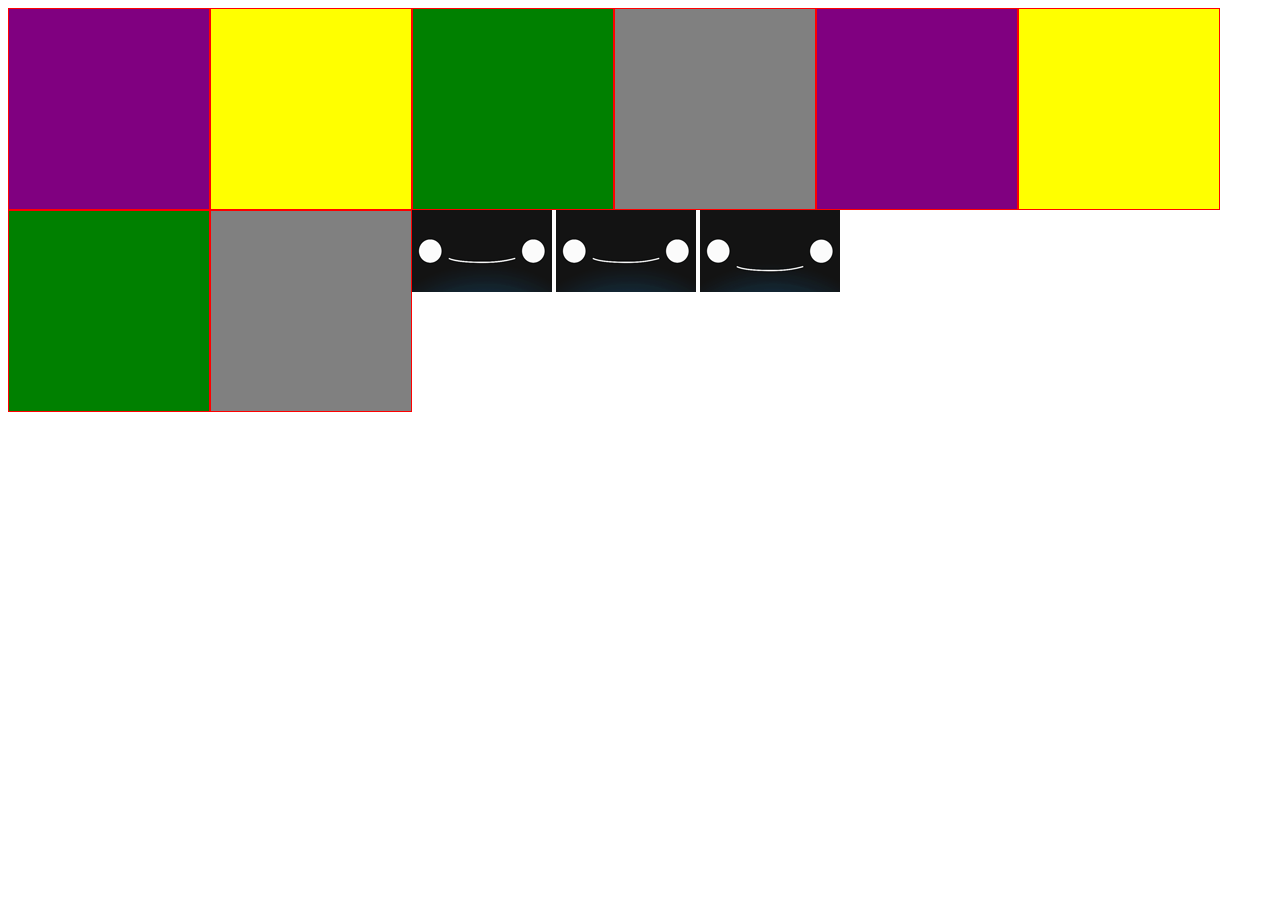
==== commit 711b133c: "New test" ====
--- a/index.html
+++ b/index.html
@@ -1,456 +1,126 @@
-
 <!DOCTYPE html>
-<html lang="zh" dir="ltr" data-semplice="4.2.2">
+<html lang="en">
 <head>
-    <meta charset="UTF-8" />
-    <meta name="viewport" content="width=device-width, initial-scale=1.0, maximum-scale=1.0" />
-    <title>Gujie &#8211; Portfolio</title>
-    <link rel='dns-prefetch' href='//s.w.org' />
-    <script type="text/javascript">
-        window._wpemojiSettings = {"baseUrl":"https:\/\/s.w.org\/images\/core\/emoji\/2.4\/72x72\/","ext":".png","svgUrl":"https:\/\/s.w.org\/images\/core\/emoji\/2.4\/svg\/","svgExt":".svg","source":{"concatemoji":"http:\/\/kurtwinterdesign.com\/wp-includes\/js\/wp-emoji-release.min.js?ver=4.9.7"}};
-        !function(a,b,c){function d(a,b){var c=String.fromCharCode;l.clearRect(0,0,k.width,k.height),l.fillText(c.apply(this,a),0,0);var d=k.toDataURL();l.clearRect(0,0,k.width,k.height),l.fillText(c.apply(this,b),0,0);var e=k.toDataURL();return d===e}function e(a){var b;if(!l||!l.fillText)return!1;switch(l.textBaseline="top",l.font="600 32px Arial",a){case"flag":return!(b=d([55356,56826,55356,56819],[55356,56826,8203,55356,56819]))&&(b=d([55356,57332,56128,56423,56128,56418,56128,56421,56128,56430,56128,56423,56128,56447],[55356,57332,8203,56128,56423,8203,56128,56418,8203,56128,56421,8203,56128,56430,8203,56128,56423,8203,56128,56447]),!b);case"emoji":return b=d([55357,56692,8205,9792,65039],[55357,56692,8203,9792,65039]),!b}return!1}function f(a){var c=b.createElement("script");c.src=a,c.defer=c.type="text/javascript",b.getElementsByTagName("head")[0].appendChild(c)}var g,h,i,j,k=b.createElement("canvas"),l=k.getContext&&k.getContext("2d");for(j=Array("flag","emoji"),c.supports={everything:!0,everythingExceptFlag:!0},i=0;i<j.length;i++)c.supports[j[i]]=e(j[i]),c.supports.everything=c.supports.everything&&c.supports[j[i]],"flag"!==j[i]&&(c.supports.everythingExceptFlag=c.supports.everythingExceptFlag&&c.supports[j[i]]);c.supports.everythingExceptFlag=c.supports.everythingExceptFlag&&!c.supports.flag,c.DOMReady=!1,c.readyCallback=function(){c.DOMReady=!0},c.supports.everything||(h=function(){c.readyCallback()},b.addEventListener?(b.addEventListener("DOMContentLoaded",h,!1),a.addEventListener("load",h,!1)):(a.attachEvent("onload",h),b.attachEvent("onreadystatechange",function(){"complete"===b.readyState&&c.readyCallback()})),g=c.source||{},g.concatemoji?f(g.concatemoji):g.wpemoji&&g.twemoji&&(f(g.twemoji),f(g.wpemoji)))}(window,document,window._wpemojiSettings);
-    </script>
-    <style type="text/css">
-        img.wp-smiley,
-        img.emoji {
-            display: inline !important;
-            border: none !important;
-            box-shadow: none !important;
-            height: 1em !important;
-            width: 1em !important;
-            margin: 0 .07em !important;
-            vertical-align: -0.1em !important;
-            background: none !important;
-            padding: 0 !important;
-        }
-    </style>
-    <link rel='stylesheet' id='semplice-stylesheet-css'  href='http://kurtwinterdesign.com/wp-content/themes/semplice4/style.css?ver=4.2.2' type='text/css' media='all' />
-    <link rel='stylesheet' id='semplice-frontend-stylesheet-css'  href='http://kurtwinterdesign.com/wp-content/themes/semplice4/assets/css/frontend.min.css?ver=4.2.2' type='text/css' media='all' />
-    <link rel='stylesheet' id='mediaelement-css'  href='http://kurtwinterdesign.com/wp-includes/js/mediaelement/mediaelementplayer-legacy.min.css?ver=4.2.6-78496d1' type='text/css' media='all' />
-    <script type='text/javascript' src='http://kurtwinterdesign.com/wp-includes/js/jquery/jquery.js?ver=1.12.4'></script>
-    <script type='text/javascript' src='http://kurtwinterdesign.com/wp-includes/js/jquery/jquery-migrate.min.js?ver=1.4.1'></script>
-    <script type='text/javascript' src='http://kurtwinterdesign.com/wp-content/plugins/wp-google-analytics-events/js/ga-scroll-events.js?ver=2.5.1'></script>
-    <script type='text/javascript'>
-        var mejsL10n = {"language":"en","strings":{"mejs.install-flash":"You are using a browser that does not have Flash player enabled or installed. Please turn on your Flash player plugin or download the latest version from https:\/\/get.adobe.com\/flashplayer\/","mejs.fullscreen-off":"Turn off Fullscreen","mejs.fullscreen-on":"Go Fullscreen","mejs.download-video":"Download Video","mejs.fullscreen":"Fullscreen","mejs.time-jump-forward":["Jump forward 1 second","Jump forward %1 seconds"],"mejs.loop":"Toggle Loop","mejs.play":"Play","mejs.pause":"Pause","mejs.close":"Close","mejs.time-slider":"Time Slider","mejs.time-help-text":"Use Left\/Right Arrow keys to advance one second, Up\/Down arrows to advance ten seconds.","mejs.time-skip-back":["Skip back 1 second","Skip back %1 seconds"],"mejs.captions-subtitles":"Captions\/Subtitles","mejs.captions-chapters":"Chapters","mejs.none":"None","mejs.mute-toggle":"Mute Toggle","mejs.volume-help-text":"Use Up\/Down Arrow keys to increase or decrease volume.","mejs.unmute":"Unmute","mejs.mute":"Mute","mejs.volume-slider":"Volume Slider","mejs.video-player":"Video Player","mejs.audio-player":"Audio Player","mejs.ad-skip":"Skip ad","mejs.ad-skip-info":["Skip in 1 second","Skip in %1 seconds"],"mejs.source-chooser":"Source Chooser","mejs.stop":"Stop","mejs.speed-rate":"Speed Rate","mejs.live-broadcast":"Live Broadcast","mejs.afrikaans":"Afrikaans","mejs.albanian":"Albanian","mejs.arabic":"Arabic","mejs.belarusian":"Belarusian","mejs.bulgarian":"Bulgarian","mejs.catalan":"Catalan","mejs.chinese":"Chinese","mejs.chinese-simplified":"Chinese (Simplified)","mejs.chinese-traditional":"Chinese (Traditional)","mejs.croatian":"Croatian","mejs.czech":"Czech","mejs.danish":"Danish","mejs.dutch":"Dutch","mejs.english":"English","mejs.estonian":"Estonian","mejs.filipino":"Filipino","mejs.finnish":"Finnish","mejs.french":"French","mejs.galician":"Galician","mejs.german":"German","mejs.greek":"Greek","mejs.haitian-creole":"Haitian Creole","mejs.hebrew":"Hebrew","mejs.hindi":"Hindi","mejs.hungarian":"Hungarian","mejs.icelandic":"Icelandic","mejs.indonesian":"Indonesian","mejs.irish":"Irish","mejs.italian":"Italian","mejs.japanese":"Japanese","mejs.korean":"Korean","mejs.latvian":"Latvian","mejs.lithuanian":"Lithuanian","mejs.macedonian":"Macedonian","mejs.malay":"Malay","mejs.maltese":"Maltese","mejs.norwegian":"Norwegian","mejs.persian":"Persian","mejs.polish":"Polish","mejs.portuguese":"Portuguese","mejs.romanian":"Romanian","mejs.russian":"Russian","mejs.serbian":"Serbian","mejs.slovak":"Slovak","mejs.slovenian":"Slovenian","mejs.spanish":"Spanish","mejs.swahili":"Swahili","mejs.swedish":"Swedish","mejs.tagalog":"Tagalog","mejs.thai":"Thai","mejs.turkish":"Turkish","mejs.ukrainian":"Ukrainian","mejs.vietnamese":"Vietnamese","mejs.welsh":"Welsh","mejs.yiddish":"Yiddish"}};
-    </script>
-    <script type='text/javascript' src='http://kurtwinterdesign.com/wp-includes/js/mediaelement/mediaelement-and-player.min.js?ver=4.2.6-78496d1'></script>
-    <script type='text/javascript' src='http://kurtwinterdesign.com/wp-includes/js/mediaelement/mediaelement-migrate.min.js?ver=4.9.7'></script>
-    <script type='text/javascript'>
-        /* <![CDATA[ */
-        var _wpmejsSettings = {"pluginPath":"\/wp-includes\/js\/mediaelement\/","classPrefix":"mejs-","stretching":"responsive"};
-        /* ]]> */
-    </script>
-    <link rel='https://api.w.org/' href='http://kurtwinterdesign.com/wp-json/' />
-    <link rel="EditURI" type="application/rsd+xml" title="RSD" href="http://kurtwinterdesign.com/xmlrpc.php?rsd" />
-    <link rel="wlwmanifest" type="application/wlwmanifest+xml" href="http://kurtwinterdesign.com/wp-includes/wlwmanifest.xml" />
-    <meta name="generator" content="WordPress 4.9.7" />
-    <link rel="canonical" href="http://kurtwinterdesign.com/" />
-    <link rel='shortlink' href='http://kurtwinterdesign.com/' />
-    <link rel="alternate" type="application/json+oembed" href="http://kurtwinterdesign.com/wp-json/oembed/1.0/embed?url=http%3A%2F%2Fkurtwinterdesign.com%2F" />
-    <link rel="alternate" type="text/xml+oembed" href="http://kurtwinterdesign.com/wp-json/oembed/1.0/embed?url=http%3A%2F%2Fkurtwinterdesign.com%2F&#038;format=xml" />
-    <link href="https://fonts.googleapis.com/css?family=IBM+Plex+Mono:300,400" rel="stylesheet"><style type="text/css" id="semplice-webfonts-selfhosted">@font-face {
-    font-family: ‘Copernicus-Book’;
-    src: url('http://kurtwinterdesign.com/wp-content/uploads/2018/06/Copernicus-Book.eot');
-    src: url('http://kurtwinterdesign.com/wp-content/uploads/2018/06/Copernicus-Book.eot?#iefix') format('embedded-opentype'),
-    url('http://kurtwinterdesign.com/wp-content/uploads/2018/06/Copernicus-Book.woff2') format('woff2'),
-    url('http://kurtwinterdesign.com/wp-content/uploads/2018/06/Copernicus-Book.woff') format('woff'),
-}@font-face {
-    font-family: 'copernicus';
-    src: url('http://kurtwinterdesign.com/wp-content/uploads/2018/06/copernicus-book.eot');
-    src: url('http://kurtwinterdesign.com/wp-content/uploads/2018/06/copernicus-book.eot?#iefix') format('embedded-opentype'),
-    url('http://kurtwinterdesign.com/wp-content/uploads/2018/06/copernicus-book.woff2') format('woff2'),
-    url('http://kurtwinterdesign.com/wp-content/uploads/2018/06/copernicus-book.woff') format('woff')
-}@font-face {
-    font-family: 'Galano Grotesque';
-    src: url('http://kurtwinterdesign.com/wp-content/uploads/2018/06/galanogrotesque-regular-webfont.woff2') format('woff2'),
-    url('http://kurtwinterdesign.com/wp-content/uploads/2018/06/galanogrotesque-regular-webfont.woff') format('woff');
-    font-weight: normal;
-    font-style: normal;
-}</style><style type="text/css" id="semplice-webfonts-css">.font_d7zpiyeb9, [data-font="font_d7zpiyeb9"], [data-font="font_d7zpiyeb9"] li a, #content-holder h1, #content-holder h2, #content-holder h3 {font-family: "copernicus", sans-serif;font-weight: 400;font-style: normal;}.font_vjj7y66wa, [data-font="font_vjj7y66wa"], [data-font="font_vjj7y66wa"] li a {font-family: "IBM Plex Mono", serif;font-weight: 300;font-style: normal;}.font_720zm19nq, [data-font="font_720zm19nq"], [data-font="font_720zm19nq"] li a, #content-holder h4, #content-holder h5, #content-holder p, #content-holder li {font-family: "IBM Plex Mono", sans-serif;font-weight: 400;font-style: normal;}.font_sdpyohm6b, [data-font="font_sdpyohm6b"], [data-font="font_sdpyohm6b"] li a {font-family: "Galano Grotesque", sans-serif;font-weight: 400;font-style: normal;}</style>
-    <style type="text/css" id="semplice-custom-css">
-
-        #content-holder h1 { font-size: 1.7777777777777777rem;line-height: 2.3333333333333335rem;}#content-holder h2 { font-size: 1.3333333333333333rem;line-height: 1.8888888888888888rem;}#content-holder h3 { font-size: 1.1666666666666667rem;line-height: 1.7222222222222223rem;}#content-holder h4 { font-size: 0.6666666666666666rem;line-height: 1.2222222222222223rem;letter-spacing: 0.1111111111111111rem;}#content-holder h5 { font-size: 0.8888888888888888rem;}#content-holder p, #content-holder li { font-size: 0.8888888888888888rem;line-height: 1.5555555555556;}#content-holder .is-content p { margin-bottom: 1.5555555555556em; }@media screen and (min-width: 992px) and (max-width: 1169px) { #content-holder h1 { font-size: 1.64rem; line-height: 2.15rem; }#content-holder h2 { font-size: 1.23rem; line-height: 1.74rem; }#content-holder h3 { font-size: 1.12rem; line-height: 1.65rem; }#content-holder h4 { font-size: 0.64rem; line-height: 1.17rem; }#content-holder h5 { font-size: 0.89rem; line-height: 1.78rem; }#content-holder h6 { font-size: 1rem; line-height: 1.67rem; }}@media screen and (min-width: 768px) and (max-width: 991px) { #content-holder h1 { font-size: 1.53rem; line-height: 2.01rem; }#content-holder h2 { font-size: 1.17rem; line-height: 1.66rem; }#content-holder h3 { font-size: 1.07rem; line-height: 1.58rem; }#content-holder h4 { font-size: 0.61rem; line-height: 1.12rem; }#content-holder h5 { font-size: 0.89rem; line-height: 1.78rem; }#content-holder h6 { font-size: 1rem; line-height: 1.67rem; }}@media screen and (min-width: 544px) and (max-width: 767px) { #content-holder h1 { font-size: 1.46rem; line-height: 1.91rem; }#content-holder h2 { font-size: 1.12rem; line-height: 1.59rem; }#content-holder h3 { font-size: 1.05rem; line-height: 1.55rem; }#content-holder h4 { font-size: 0.6rem; line-height: 1.1rem; }#content-holder h5 { font-size: 0.89rem; line-height: 1.78rem; }#content-holder h6 { font-size: 1rem; line-height: 1.67rem; }}@media screen and (max-width: 543px) { #content-holder h1 { font-size: 1.39rem; line-height: 1.82rem; }#content-holder h2 { font-size: 1.07rem; line-height: 1.51rem; }#content-holder h3 { font-size: 1.03rem; line-height: 1.52rem; }#content-holder h4 { font-size: 0.59rem; line-height: 1.08rem; }#content-holder h5 { font-size: 0.89rem; line-height: 1.78rem; }#content-holder h6 { font-size: 1rem; line-height: 1.67rem; }}
-        p {
-            margin-bottom: 14px !important;
-        }
-
-        .ce-video .mejs-container {
-            background: transparent !important;
-            background-color: transparent !important;
-        }
-
-        h1,h2,h3,h4,h5,h6,p {
-            text-shadow: none !important;
-        }#nprogress .bar { background: #fd433e; }
-
-        .project-panel {
-            background: #f5f5f5;
-            padding: 2.7777777777777777rem 0rem;
-        }
-        .pp-thumbs {
-            margin-bottom: -1.6666666666666667rem;
-        }
-        #content-holder .panel-label, .projectpanel-preview .panel-label {
-            color: #000000;
-            font-size: 1.777777777777778rem;
-            text-transform: none;
-            padding-left: 0rem;
-            padding-bottom: 1.6666666666666667rem;
-            text-align: left;
-            line-height: 1;
-        }
-        .project-panel .pp-title {
-            padding: 0.7777777777777778rem 0rem 1.6666666666666667rem 0rem;
-        }
-        .project-panel .pp-title a {
-            color: #ffffff;
-            font-size: 0.8888888888888888rem;
-            text-transform: none;
-        }
-        .project-panel .pp-title span {
-            color: #bcbcbc;
-            font-size: 0.8888888888888888rem;
-            text-transform: none;
-        }
-
+    <meta charset="UTF-8">
+    <title>Title</title>
+    <style>
+        #div1{float:left;width: 200px;height: 200px;background-color: purple;border:1px solid red;}
+        #div2{float:left;width: 200px;height: 200px;background-color:yellow;border:1px solid red;}
+        #div3{float:left;width: 200px;height: 200px;background-color:green;border:1px solid red;}
+        #div4{float:left;width: 200px;height: 200px;background-color:grey;border:1px solid red;}
+        #div5{float:left;width: 200px;height: 200px;background-color: purple;border:1px solid red;}
+        #div6{float:left;width: 200px;height: 200px;background-color:yellow;border:1px solid red;}
+        #div7{float:left;width: 200px;height: 200px;background-color:green;border:1px solid red;}
+        #div8{float:left;width: 200px;height: 200px;background-color:grey;border:1px solid red;}
     </style>
 
-    <style type="text/css" id="6-post-css">
-        .cover-transparent { background: rgba(0,0,0,0) !important; }#content-6 .sections { margin-top: 0px !important; }#content-6 .semplice-cover .show-more svg { fill: #444444; }#content-6 #cover-6 > .background-video {background-size: cover;background-position: top center;background-attachment: scroll;}#content-6 #column_ldsqcbhk1 {padding-top: 0rem;padding-bottom: NaNrem;}@media screen and (max-width: 543.9px) { #content-6 #column_ldsqcbhk1 {padding-top: 0rem;}}#content-6 #column_ldsqcbhk1 > .background-video {}#content-6 #content_msknbc0ij {padding-top: 0rem;margin-top: 0rem;padding-right: 1.6666666666666667rem;margin-right: 0rem;padding-left: 1.6666666666666667rem;}#content-6 #content_msknbc0ij .is-content {}@media screen and (min-width: 544px) and (max-width: 767.9px) { #content-6 #content_msknbc0ij {padding-right: 2.2222222222222223rem;margin-right: 0rem;padding-left: 2.2222222222222223rem;margin-left: 0rem;}#content-6 #content_msknbc0ij .is-content {}}@media screen and (max-width: 543.9px) { #content-6 #content_msknbc0ij {margin-top: 0rem;padding-right: 1.1111111111111112rem;padding-left: 1.1111111111111112rem;}#content-6 #content_msknbc0ij .is-content {}}#content-6 #column_in5k03fle {padding-top: 0rem;}#content-6 #content_8649zxery {padding-top: 0rem;}#content-6 #content_8649zxery .is-content {}#content-6 #content_9pvk6d3nv {padding-top: 0rem;margin-top: 0rem;padding-right: 0rem;margin-right: 0rem;padding-bottom: 0rem;margin-bottom: 0rem;}#content-6 #content_9pvk6d3nv .is-content {box-shadow: 0rem 0rem 0rem 0rem rgba(0,0,0,1);}#content-6 #column_wvfkgemdk {}#content-6 #column_0tt3dfz4d {padding-top: 0rem;padding-bottom: 0rem;}#content-6 #column_kw78jzzuk {padding-bottom: 2.7777777777777777rem;}#content-6 #column_hd892q02e {padding-top: 2.7777777777777777rem;padding-bottom: 2.7777777777777777rem;}#content-6 {background-color: #f1efee;}.back-to-top a svg { fill: tranparent; }#content-6 #content_9pvk6d3nv {transform: rotate(0deg);}
-        .nav_qogo3nolc { background-color: transparent;; }.nav_qogo3nolc { height: 5rem; }.is-frontend #content-6 .sections { margin-top: 5rem; }.nav_qogo3nolc { padding-top: 0rem; }.nav_qogo3nolc { padding-bottom: 0rem; }.nav_qogo3nolc .navbar-inner .navbar-left, .nav_qogo3nolc .navbar-inner .navbar-center { left: 3.3333333333333335rem; }.nav_qogo3nolc .container-fluid .navbar-inner .navbar-right { right: 3.3333333333333335rem; }.nav_qogo3nolc .container-fluid .hamburger a:after { padding-right: 1.1111111111111rem; }.nav_qogo3nolc .navbar-inner .logo { margin-top: 0rem; }.nav_qogo3nolc .logo img, .nav_qogo3nolc .logo svg { width: 2.7777777777777777rem; }.nav_qogo3nolc .navbar-inner .hamburger { align-items: center; }.nav_qogo3nolc .navbar-inner .hamburger a.menu-icon span { background-color: #000000; }.nav_qogo3nolc .navbar-inner .hamburger a.menu-icon { width: 24; }.nav_qogo3nolc .navbar-inner .hamburger a.menu-icon span { height: 2px; }.nav_qogo3nolc .navbar-inner .hamburger a.open-menu span::before { transform: translateY(-6px); }.nav_qogo3nolc .navbar-inner .hamburger a.open-menu span::after { transform: translateY(6px); }.nav_qogo3nolc .navbar-inner .hamburger a.open-menu:hover span::before { transform: translateY(-8px); }.nav_qogo3nolc .navbar-inner .hamburger a.open-menu:hover span::after { transform: translateY(8px); }.nav_qogo3nolc .navbar-inner .hamburger a.menu-icon { height: 14px; }.nav_qogo3nolc .navbar-inner .hamburger a.menu-icon span { margin-top: 7px; }.nav_qogo3nolc .navbar-inner .hamburger { display: flex; }.nav_qogo3nolc .navbar-inner nav ul li a span { font-size: 0.6666666666666666rem; }.nav_qogo3nolc .navbar-inner nav ul li a { padding-left: 0.83333333333333rem; }.nav_qogo3nolc .navbar-inner nav ul li a { padding-right: 0.83333333333333rem; }.nav_qogo3nolc .navbar-inner nav ul li a span { text-transform: uppercase; }.nav_qogo3nolc .navbar-inner nav ul li a span { letter-spacing: 0.1111111111111111rem; }#overlay-menu { background-color: rgba(245, 245, 245, 1); }#overlay-menu .overlay-menu-inner nav ul li a span { font-size: 1.5555555555555556rem; }#overlay-menu .overlay-menu-inner nav ul li a { padding-top: 0.66666666666667rem; }#overlay-menu .overlay-menu-inner nav ul li a { padding-bottom: 0.66666666666667rem; }#overlay-menu .overlay-menu-inner nav ul li a:hover span { color: #fd433e; }#overlay-menu .overlay-menu-inner nav ul li.current-menu-item a span { color: #fd433e; }#overlay-menu .overlay-menu-inner nav ul li.current_page_item a span { color: #fd433e; }[data-post-type="project"] #overlay-menu .overlay-menu-inner nav ul li.portfolio-grid a span, [data-post-type="post"] #overlay-menu .overlay-menu-inner nav ul li.blog-overview a span { color: #fd433e; }#overlay-menu nav ul li a:hover span { border-bottom-color: #444444; }#overlay-menu .overlay-menu-inner nav ul li.current-menu-item a span { border-bottom-color: #444444; }#overlay-menu .overlay-menu-inner nav ul li.current_page_item a span { border-bottom-color: #444444; }[data-post-type="project"] #overlay-menu .overlay-menu-inner nav ul li.portfolio-grid a span, [data-post-type="post"] #overlay-menu .overlay-menu-inner nav ul li.blog-overview a span { border-bottom-color: #444444; }@media screen and (min-width: 992px) and (max-width: 1169.9px) { .nav_qogo3nolc .navbar-inner .hamburger a.menu-icon { height: 14px; }.nav_qogo3nolc .navbar-inner .hamburger a.menu-icon span { margin-top: 7px; }}@media screen and (min-width: 768px) and (max-width: 991.9px) { .nav_qogo3nolc .navbar-inner .navbar-left, .nav_qogo3nolc .navbar-inner .navbar-center { left: 3.3333333333333335rem; }.nav_qogo3nolc .container-fluid .navbar-inner .navbar-right { right: 3.3333333333333335rem; }.nav_qogo3nolc .container-fluid .hamburger a:after { padding-right: 1.1111111111111rem; }.nav_qogo3nolc .navbar-inner .hamburger a.menu-icon { height: 14px; }.nav_qogo3nolc .navbar-inner .hamburger a.menu-icon span { margin-top: 7px; }}@media screen and (min-width: 544px) and (max-width: 767.9px) { .nav_qogo3nolc .navbar-inner .navbar-left, .nav_qogo3nolc .navbar-inner .navbar-center { left: 1.6666666666666667rem; }.nav_qogo3nolc .container-fluid .navbar-inner .navbar-right { right: 1.6666666666666667rem; }.nav_qogo3nolc .container-fluid .hamburger a:after { padding-right: 1.1111111111111rem; }.nav_qogo3nolc .navbar-inner .hamburger a.menu-icon { height: 14px; }.nav_qogo3nolc .navbar-inner .hamburger a.menu-icon span { margin-top: 7px; }}@media screen and (max-width: 543.9px) { .nav_qogo3nolc .navbar-inner .navbar-left, .nav_qogo3nolc .navbar-inner .navbar-center { left: 0.8333333333333334rem; }.nav_qogo3nolc .container-fluid .navbar-inner .navbar-right { right: 0.8333333333333334rem; }.nav_qogo3nolc .container-fluid .hamburger a:after { padding-right: 0.83333333333333rem; }.nav_qogo3nolc .navbar-inner .hamburger a.menu-icon { height: 14px; }.nav_qogo3nolc .navbar-inner .hamburger a.menu-icon span { margin-top: 7px; }}
-    </style>
-    <script>
-        if (typeof ga === 'undefined') {
-            (function(i,s,o,g,r,a,m){i['GoogleAnalyticsObject']=r;i[r]=i[r]||function(){
-                (i[r].q=i[r].q||[]).push(arguments)},i[r].l=1*new Date();a=s.createElement(o),
-                m=s.getElementsByTagName(o)[0];a.async=1;a.src=g;m.parentNode.insertBefore(a,m)
-            })(window,document,'script','https://www.google-analytics.com/analytics.js','ga');
+<body>
+<div id="div1"></div>
+<div id="div2"></div>
+<div id="div3"></div>
+<div id="div4"></div>
+<div id="div5"></div>
+<div id="div6"></div>
+<div id="div7"></div>
+<div id="div8"></div>
+<img src="images/bigsmail2.gif" id="img1" alt=""/>
+<img src="images/wf_foot_icon01.gif" alt="" id="img2" />
+<img src="images/sad2.gif" alt="" id="img3" />
 
-            ga('create','UA-25073412-3', 'kurtwinterdesign.com');                  ga('send', 'pageview');
-        }
-    </script> 		<style>html{margin-top:0px!important;}#wpadminbar{top:auto!important;bottom:0;}}</style>
-    <!-- Global site tag (gtag.js) - Google Analytics -->
-    <script async src="https://www.googletagmanager.com/gtag/js?id=UA-25073412-3"></script>
-    <script>
-        window.dataLayer = window.dataLayer || [];
-        function gtag(){dataLayer.push(arguments);}
-        gtag('js', new Date());
+<script>
+var d1,imgA,d2,msg,d3,d4,d5,d6,d7,d8;
+window.onload=function(){
+d1=document.getElementById('div1');
+imgA=document.getElementsByTagName("img");
+d2=document.getElementById('div2');
+d3=document.getElementById('div3');
+d4=document.getElementById('div4');
+d5=document.getElementById('div5');
+d6=document.getElementById('div6');
+d7=document.getElementById('div7');
+d8=document.getElementById('div8');
+for(var i=0;i<imgA.length;i++){
+imgA[i].ondragstart=function(e) {//开始拖动
+e.dataTransfer.setData("tupian", this.id);
+console.log(e);//（这里可以监听打印出图片的信息，尤其是dataTransfer对象）
+//$(this).clone().appendTo("#div1");（这个可以同一张图片克隆多张，你们加上可以试试看效果）
+}
+}
+d1.ondragover=function(e){//取消默认事件
+e.preventDefault();
+};
+d1.ondrop=function(e){//接收img
+e.preventDefault();
+var i = document.getElementById(e.dataTransfer.getData("tupian"));
+this.appendChild(i);
+//show(e.dataTransfer);//监听图片
+};
+d2.ondragover=function(e){//取消默认事件
+e.preventDefault();
+};
+d2.ondrop=function(e){//接收img
+e.preventDefault();
+var i = document.getElementById(e.dataTransfer.getData("tupian"));
+this.appendChild(i);
+};
+d3.ondragover=function(e){//取消默认事件
+e.preventDefault();
+};
+d3.ondrop=function(e){//接收img
+e.preventDefault();
+var i = document.getElementById(e.dataTransfer.getData("tupian"));
+this.appendChild(i);
+};
+d4.ondragover=function(e){//取消默认事件
+e.preventDefault();
+};
+d4.ondrop=function(e){//接收img
+    e.preventDefault();
+var i = document.getElementById(e.dataTransfer.getData("tupian"));
+this.appendChild(i);
+};
+d5.ondragover=function(e){//取消默认事件
+e.preventDefault();
+};
+d5.ondrop=function(e){//接收img
+e.preventDefault();
+var i = document.getElementById(e.dataTransfer.getData("tupian"));
+this.appendChild(i);
+//show(e.dataTransfer);//监听图片
+};
+d6.ondragover=function(e){//取消默认事件
+e.preventDefault();
+};
+d6.ondrop=function(e){//接收img
+e.preventDefault();
+var i = document.getElementById(e.dataTransfer.getData("tupian"));
+this.appendChild(i);
+};
+d7.ondragover=function(e){//取消默认事件
+e.preventDefault();
+};
+d7.ondrop=function(e){//接收img
+e.preventDefault();
+var i = document.getElementById(e.dataTransfer.getData("tupian"));
+this.appendChild(i);
+};
+d8.ondragover=function(e){//取消默认事件
+e.preventDefault();
+};
+d8.ondrop=function(e){//接收img
+e.preventDefault();
+var i = document.getElementById(e.dataTransfer.getData("tupian"));
+this.appendChild(i);
+};
+};
+function show(event){//监听图片信息
+var text = '';
+for(var i in event){
+text+=i+":"+event[i]+"<br/>";//键值对，键是i，值是event
+}
+d2.innerHTML=text;
+}
+</script>
 
-        gtag('config', 'UA-25073412-3');
-    </script><link rel="shortcut icon" type="image/png" href="http://kurtwinterdesign.com/wp-content/uploads/2018/07/K-Logo.png" sizes="32x32">	</head>
-<body class="home page-template-default page page-id-6 is-frontend dynamic-mode mejs-semplice-ui" data-post-type="page">
-<div id="content-holder" data-active-post="6">
-
-    <header class="nav_qogo3nolc semplice-navbar active-navbar sticky-nav  menu-type-hamburger cover-transparent" data-cover-transparent="enabled" data-bg-overlay-visibility="visible">
-        <div class="container-fluid" data-nav="logo-left-menu-right">
-            <div class="navbar-inner menu-type-hamburger" data-xl-width="12" data-navbar-type="container-fluid">
-                <div class="logo navbar-left"><a href="http://kurtwinterdesign.com" title="Gujie Design"><img src="images/logo.jpg" alt="logo"></a></div>
-
-                <div class="hamburger navbar-right semplice-menu"><a class="open-menu menu-icon"><span></span></a></div>
-            </div>
-        </div>
-    </header>
-
-    <div id="overlay-menu">
-        <div class="overlay-menu-inner" data-xl-width="12">
-            <nav class="overlay-nav" data-justify="center" data-align="align-middle" data-font="font_d7zpiyeb9">
-                <ul class="container"><li class="menu-item menu-item-type-post_type menu-item-object-project menu-item-204"><a href="http://kurtwinterdesign.com/project/debenhams-app"><span>关于我</span></a></li>
-                    <li class="menu-item menu-item-type-post_type menu-item-object-project menu-item-203"><a href="http://kurtwinterdesign.com/project/snooze"><span>哈哈哈</span></a></li>
-                    <li class="menu-item menu-item-type-post_type menu-item-object-project menu-item-202"><a href="http://kurtwinterdesign.com/project/the-academy-brand"><span>The Academy Brand</span></a></li>
-                    <li class="menu-item menu-item-type-post_type menu-item-object-page menu-item-160"><a href="http://kurtwinterdesign.com/about"><span>Profile</span></a></li>
-                </ul>
-            </nav>
-        </div>
-    </div>
-
-
-    <div id="content-6" class="content-container active-content ">
-        <div class="sections">
-
-            <section id="cover-6" class="semplice-cover" data-height="fullscreen" data-column-mode-sm="single" data-column-mode-xs="single" data-layout="fluid" data-gutter="no" data-valign="center" data-cover="visible" >
-                <a class="show-more show-more-hidden semplice-event" data-event-type="helper" data-event="scrollToContent"><svg version="1.1" id="Ebene_2_1_" xmlns="http://www.w3.org/2000/svg" xmlns:xlink="http://www.w3.org/1999/xlink" x="0px" y="0px"
-	 width="53px" height="20px" viewBox="0 0 53 20" enable-background="new 0 0 53 20" xml:space="preserve">
-<g>
-	<polygon points="26.5,17.688 9.114,3.779 10.303,2.312 26.5,15.269 42.697,2.313 43.886,3.779 	"/>
-</g>
-</svg>
-                </a>
-                <div class="background-video">
-                    <video data-autoplay data-object-fit="cover" src="http://kurtwinterdesign.com/wp-content/uploads/2018/06/Home-bg-AE.mp4" autoplay muted loop>
-                        <source src="http://www.prophet.dev/wordpress/video.mp4" type="video/mp4">
-                        <p>If you are reading this, it is because your browser does not support the HTML5 video element.</p>
-                    </video>
-                </div>
-
-                <div class="container">
-                    <div id="row_km8d2nuro" class="row"><div id="column_ldsqcbhk1" class="column spacer-column" data-xl-width="12" ><div class="background-video"></div>
-                        <div class="content-wrapper">
-
-                        </div>
-                    </div></div><div id="row_14kjc117y" class="row"><div id="column_uafrhrsgz" class="column spacer-column" data-xl-width="2" data-lg-width="2" data-md-width="2" >
-                    <div class="content-wrapper">
-
-                    </div>
-                </div><div id="column_idolbasr3" class="column" data-xl-width="8" data-lg-width="8" data-md-width="8" >
-                    <div class="content-wrapper">
-
-                        <div id="content_msknbc0ij" class="column-content" data-module="paragraph">
-                            <div class="is-content has-lg has-md has-sm has-xs"><div data-content-for="xl">
-                                <p style="font-size: 1.88889rem; line-height: 2.77778rem; text-align: center;" data-mce-style="font-size: 1.88889rem; line-height: 2.77778rem; text-align: center;"><span class="font_d7zpiyeb9" style="color: rgb(68, 68, 68);" data-mce-style="color: #444444;">Hi, I'm Gujie, a passionate interface and experience designer from China  </span></p>
-                               <!-- <p style="font-size: 0.666667rem; line-height: 3.33333rem; text-align: center;" data-mce-style="font-size: 0.666667rem; line-height: 3.33333rem; text-align: center;"><span style="color: rgb(253, 67, 62);" data-mce-style="color: #fd433e;">39.9526° N, 75.1652° W</span></p></div><div data-content-for="lg">
-                                <p style="font-size: 1.88889rem; line-height: 2.77778rem; text-align: center;" data-mce-style="font-size: 1.88889rem; line-height: 2.77778rem; text-align: center;"><span class="font_d7zpiyeb9" style="color: rgb(68, 68, 68);" data-mce-style="color: #444444;">Hi, I'm Kurt, a passionate interface and experience designer from Melbourne, Australia now living in Philadelphia, Pennsylvania</span></p>
-                                <p style="font-size: 0.666667rem; line-height: 3.33333rem; text-align: center;" data-mce-style="font-size: 0.666667rem; line-height: 3.33333rem; text-align: center;"><span style="color: rgb(253, 67, 62);" data-mce-style="color: #fd433e;">39.9526° N, 75.1652° W</span></p></div><div data-content-for="md">
-                                <p style="font-size: 1.66667rem; text-align: center;" data-mce-style="font-size: 1.66667rem; text-align: center;"><span class="font_d7zpiyeb9">Hi, I'm Kurt, a passionate interface and experience designer from Melbourne, Australia now living in Philadelphia, Pennsylvania</span></p></div><div data-content-for="sm">
-                                <p style="font-size: 1.66667rem; text-align: center;" data-mce-style="font-size: 1.66667rem; text-align: center;"><span class="font_d7zpiyeb9">Hi, I'm Kurt, a passionate interface and experience designer from Melbourne, Australia now living in Philadelphia, Pennsylvania</span></p>
-                                <p style="font-size: 0.666667rem; text-align: center; line-height: 3.33333rem;" data-mce-style="font-size: 0.666667rem; text-align: center; line-height: 3.33333rem;"><span class="font_720zm19nq" style="color: rgb(253, 67, 62);" data-mce-style="color: #fd433e;">39.9526° N, 75.1652° W</span></p></div>
-                                <div data-content-for="xs"><p style="font-size: 1.33333rem; line-height: 2rem; text-align: center;" data-mce-style="font-size: 1.33333rem; line-height: 2rem; text-align: center;"><span class="font_d7zpiyeb9">Hi, I'm Kurt, a passionate interface and experience designer from Melbourne, Australia now living in Philadelphia, Pennsylvania</span></p> -->
-                                <p style="font-size: 0.666667rem; line-height: 3.33333rem; text-align: center;" data-mce-style="font-size: 0.666667rem; line-height: 3.33333rem; text-align: center;"><span style="color: rgb(253, 67, 62);" data-mce-style="color: #fd433e;" class="font_720zm19nq">39.9526° N, 75.1652° W</span></p></div></div>
-                        </div>
-
-                    </div>
-                </div><div id="column_in5k03fle" class="column" data-xl-width="1" data-lg-width="1" data-md-width="1" >
-                    <div class="content-wrapper">
-
-                        <div id="content_8649zxery" class="column-content" data-module="image">
-                            <div class="ce-image" data-align="left"><img class="is-content"  src="http://kurtwinterdesign.com/wp-content/uploads/2018/06/Spacer.png" width="352" height="1180" alt="Spacer" caption="" data-width="original" data-scaling="no"></div>
-                        </div>
-
-                        <div id="content_9pvk6d3nv" class="column-content" data-module="image">
-                            <div class="ce-image" data-align="center"><a href="gujiekow@gmail.com" target="_blank"><img class="is-content"  src="http://kurtwinterdesign.com/wp-content/uploads/2018/07/K-badge.svg" alt="K-badge" caption="" data-width="original" data-scaling="no"></a></div>
-                        </div>
-
-                    </div>
-                </div><div id="column_wvfkgemdk" class="column spacer-column" data-xl-width="1" data-lg-width="1" data-md-width="1" >
-                    <div class="content-wrapper">
-
-                    </div>
-                </div></div><div id="row_qh3sdj3rq" class="row"><div id="column_0tt3dfz4d" class="column spacer-column" data-xl-width="12" >
-                    <div class="content-wrapper">
-
-                    </div>
-                </div></div>
-                </div>
-            </section>
-
-            <section id="section_m9ppd0guz" class="content-block" data-column-mode-sm="single" data-column-mode-xs="single" >
-
-                <div class="container">
-                    <div id="row_4gu391kv9" class="row"><div id="column_kw78jzzuk" class="column spacer-column" data-xl-width="12" >
-                        <div class="content-wrapper">
-
-                        </div>
-                    </div></div>
-                </div>
-            </section>
-
-            <section id="section_ima676ra0" class="content-block" data-column-mode-sm="single" data-column-mode-xs="single" >
-
-                <div class="container">
-                    <div id="row_yy3nf4nby" class="row"><div id="column_8j8cqsyiu" class="column" data-xl-width="12" >
-                        <div class="content-wrapper">
-
-                            <div id="content_og45t2ds6" class="column-content" data-module="portfoliogrid">
-
-                                <div id="masonry-content_og45t2ds6" class="masonry">
-                                    <div class="masonry-item-width"></div>
-                                    <div id="project-8" class="masonry-item thumb masonry-content_og45t2ds6-item below-left" data-xl-width="12" data-sm-width="6" data-xs-width="12"><a href="http://kurtwinterdesign.com/project/debenhams-app">
-                                        <div class="thumb-inner">
-
-                                            <div class="thumb-hover">
-                                                <div class="thumb-hover-meta top-right hide-both move-bottom">
-                                                    <p>
-                                                        <span class="title" data-font="font_d7zpiyeb9">PPPP1</span><br />
-                                                        <span class="category" data-font="font_d7zpiyeb9">App design</span>
-                                                    </p>
-                                                </div>
-                                            </div>
-
-
-                                            <img src="images/Pro 1.jpg" width="2880" height="1252">
-                                        </div></a><a class="pg-title-link font_d7zpiyeb9" href="http://kurtwinterdesign.com/project/debenhams-app" title="Debenhams">
-                                        <div class="post-title">项目 1<span class="font_d7zpiyeb9">New design</span></div>
-                                    </a></div><div id="project-93" class="masonry-item thumb masonry-content_og45t2ds6-item below-left" data-xl-width="6" data-sm-width="6" data-xs-width="12"><a href="http://kurtwinterdesign.com/project/snooze">
-                                    <div class="thumb-inner">
-
-                                        <div class="thumb-hover">
-                                            <div class="thumb-hover-meta top-right hide-both move-bottom">
-                                                <p>
-                                                    <span class="title" data-font="font_d7zpiyeb9">Snooze</span><br />
-                                                    <span class="category" data-font="font_d7zpiyeb9">Website re-design</span>
-                                                </p>
-                                            </div>
-                                        </div>
-
-
-                                        <img src="images/Pro 2.jpg" width="1156" height="1028">
-                                    </div></a><a class="pg-title-link font_d7zpiyeb9" href="http://kurtwinterdesign.com/project/snooze" title="Snooze">
-                                    <div class="post-title">Snooze<span class="font_d7zpiyeb9">Website re-design</span></div>
-                                </a></div><div id="project-106" class="masonry-item thumb masonry-content_og45t2ds6-item below-left" data-xl-width="6" data-sm-width="6" data-xs-width="12"><a href="http://kurtwinterdesign.com/project/the-academy-brand">
-                                    <div class="thumb-inner">
-
-                                        <div class="thumb-hover">
-                                            <div class="thumb-hover-meta top-right hide-both move-bottom">
-                                                <p>
-                                                    <span class="title" data-font="font_d7zpiyeb9">The Academy Brand</span><br />
-                                                    <span class="category" data-font="font_d7zpiyeb9">Website re-design</span>
-                                                </p>
-                                            </div>
-                                        </div>
-
-
-                                        <img src="images/Pro 3.jpg" width="1156" height="1028">
-                                    </div></a><a class="pg-title-link font_d7zpiyeb9" href="http://kurtwinterdesign.com/project/the-academy-brand" title="The Academy Brand">
-                                    <div class="post-title">The Academy Brand<span class="font_d7zpiyeb9">Website re-design</span></div>
-                                </a></div>
-                                </div>
-
-                                <script type="text/javascript">
-                                    (function ($) {
-                                        $(document).ready(function () {
-                                            // delete old css if there
-                                            $("#content_og45t2ds6-style").remove();
-                                            // add css to head
-                                            $("head").append('<style id="content_og45t2ds6-style" type="text/css">#masonry-content_og45t2ds6{ margin: auto -25px !important; } .masonry-content_og45t2ds6-item { margin: 0px; padding-left: 25px; padding-right: 25px; padding-bottom: 50px; }#content-holder .thumb .thumb-inner .thumb-hover {background-color: rgba(0, 0, 0, 0.2);background-size: cover;}.is-frontend #content-holder .thumb .thumb-inner { transition: box-shadow 0.4s ease; }.is-frontend #content-holder .thumb .thumb-inner:hover { box-shadow: 0rem 0.6666666666666666rem 1.3333333333333333rem 0rem rgba(0,0,0,0.2); }.is-frontend #content-holder .thumb .thumb-inner img { transition: all 0.4s ease; }.is-frontend #content-holder .thumb .thumb-inner:hover img { transform: scale(1.05); }#content-holder .thumb .thumb-hover-meta { padding: 2.22rem; }#content-holder .thumb .thumb-hover-meta .title { color: #ffffff; font-size: 1.33rem; text-transform: none; }#content-holder .thumb .thumb-hover-meta .category { color: #999999; font-size: 0.6666666666666666rem; text-transform: none; }#content-holder #project-8 .thumb-inner .thumb-hover {background-image: none;background-color: rgba(220, 187, 187, 0.1);}#content-holder #project-8 .thumb-hover-meta { padding: 2.2222222222222223rem; }#content-holder #project-8 .thumb-hover-meta .title { color: #ffffff; font-size: 1.3333333333333333rem; text-transform: none; }#content-holder #project-8 .thumb-hover-meta .category { color: #f6e7e5; font-size: 1.3333333333333333rem; text-transform: none; }#content-holder #project-93 .thumb-inner .thumb-hover {background-image: none;background-color: rgba(188, 199, 206, 0.1);}#content-holder #project-93 .thumb-hover-meta { padding: 2.22rem; }#content-holder #project-93 .thumb-hover-meta .title { color: #ffffff; font-size: 1.33rem; text-transform: none; }#content-holder #project-93 .thumb-hover-meta .category { color: #e1d7d7; font-size: 1.3333333333333333rem; text-transform: none; }#content-holder #project-106 .thumb-inner .thumb-hover {background-image: none;background-color: rgba(170, 174, 177, 0.1);}#content-holder #project-106 .thumb-hover-meta { padding: 2.22rem; }#content-holder #project-106 .thumb-hover-meta .title { color: #ffffff; font-size: 1.3333333333333333rem; text-transform: none; }#content-holder #project-106 .thumb-hover-meta .category { color: #cecece; font-size: 1.3333333333333333rem; text-transform: none; }#content-holder #content_og45t2ds6 .thumb .post-title { padding-top: 1rem; } #content_og45t2ds6 .thumb .post-title, #content_og45t2ds6 .thumb .post-title a { color: #000000; font-size: 1rem; text-transform: none; } #content_og45t2ds6 .thumb .post-title span, #content_og45t2ds6 .thumb .post-title a span { color: #999999; font-size: 1rem; text-transform: none; padding-top: 0.4444444444444444rem; }</style>');
-                                            // define container
-                                            var $container = $("#masonry-content_og45t2ds6");
-                                            // make jquery object out of items
-                                            var $items = $(".masonry-content_og45t2ds6-item");
-
-                                            // fire masmonry
-                                            $container.masonry({
-                                                itemSelector: ".masonry-content_og45t2ds6-item",
-                                                columnWidth: ".masonry-item-width",
-                                                transitionDuration: 0,
-                                                isResizable: true,
-                                                percentPosition: true,
-                                            });
-
-                                            // show images
-                                            showImages($container, $items);
-
-                                            // load images and reveal if loaded
-                                            function showImages($container, $items) {
-                                                // get masonry
-                                                var msnry = $container.data("masonry");
-                                                // get item selector
-                                                var itemSelector = msnry.options.itemSelector;
-                                                // append items to masonry container
-                                                //$container.append($items);
-                                                $items.imagesLoaded().progress(function(imgLoad, image) {
-                                                    // get item
-                                                    var $item = $(image.img).parents(itemSelector);
-                                                    // fade in item
-                                                    // layout
-                                                    msnry.layout();
-                                                    // fade in item
-                                                    $item.css("opacity", 1);
-                                                });
-                                            }
-                                        });
-                                    })(jQuery);
-                                </script>
-
-                            </div>
-
-                        </div>
-                    </div></div>
-                </div>
-            </section>
-
-            <section id="section_65qiarazy" class="content-block" data-column-mode-sm="single" data-column-mode-xs="single" >
-
-                <div class="container">
-                    <div id="row_dpn6yqf8q" class="row"><div id="column_hd892q02e" class="column spacer-column" data-xl-width="12" >
-                        <div class="content-wrapper">
-
-                        </div>
-                    </div></div>
-                </div>
-            </section>
-
-        </div>
-    </div>
-</div>
-<div class="pswp" tabindex="-1" role="dialog" aria-hidden="true">
-    <div class="pswp__bg"></div>
-    <div class="pswp__scroll-wrap">
-        <div class="pswp__container">
-            <div class="pswp__item"></div>
-            <div class="pswp__item"></div>
-            <div class="pswp__item"></div>
-        </div>
-        <div class="pswp__ui pswp__ui--hidden">
-            <div class="pswp__top-bar">
-                <div class="pswp__counter"></div>
-                <button class="pswp__button pswp__button--close" title="Close (Esc)"></button>
-                <button class="pswp__button pswp__button--share" title="Share"></button>
-                <button class="pswp__button pswp__button--fs" title="Toggle fullscreen"></button>
-                <button class="pswp__button pswp__button--zoom" title="Zoom in/out"></button>
-                <div class="pswp__preloader">
-                    <div class="pswp__preloader__icn">
-                        <div class="pswp__preloader__cut">
-                            <div class="pswp__preloader__donut"></div>
-                        </div>
-                    </div>
-                </div>
-            </div>
-            <div class="pswp__share-modal pswp__share-modal--hidden pswp__single-tap">
-                <div class="pswp__share-tooltip"></div>
-            </div>
-            <button class="pswp__button pswp__button--arrow--left" title="Previous (arrow left)">
-            </button>
-            <button class="pswp__button pswp__button--arrow--right" title="Next (arrow right)">
-            </button>
-            <div class="pswp__caption">
-                <div class="pswp__caption__center"></div>
-            </div>
-        </div>
-    </div>
-</div>	<div class="back-to-top">
-    <a class="semplice-event" data-event-type="helper" data-event="scrollToTop"><svg version="1.1" id="Ebene_1" xmlns="http://www.w3.org/2000/svg" xmlns:xlink="http://www.w3.org/1999/xlink" x="0px" y="0px"
-	 width="53px" height="20px" viewBox="0 0 53 20" enable-background="new 0 0 53 20" xml:space="preserve">
-<g id="Ebene_3">
-</g>
-<g>
-	<polygon points="43.886,16.221 42.697,17.687 26.5,4.731 10.303,17.688 9.114,16.221 26.5,2.312 	"/>
-</g>
-</svg>
-    </a>
-</div>
-<script type='text/javascript'>
-    /* <![CDATA[ */
-    var semplice = {"default_api_url":"http:\/\/kurtwinterdesign.com\/wp-json","semplice_api_url":"http:\/\/kurtwinterdesign.com\/wp-json\/semplice\/v1\/frontend","template_dir":"http:\/\/kurtwinterdesign.com\/wp-content\/themes\/semplice4","category_base":"\/category\/","tag_base":"\/tag\/","nonce":"69b34d9ec0","frontend_mode":"dynamic","static_transitions":"disabled","site_name":"Kurt Winter Design","base_url":"http:\/\/kurtwinterdesign.com","frontpage_id":"6","blog_home":"http:\/\/kurtwinterdesign.com","blog_navbar":"","sr_status":"disabled","blog_sr_status":"enabled","is_preview":"","password_form":"\n<div class=\"post-password-form\">\n\t<div class=\"inner\">\n\t\t<form action=\"http:\/\/kurtwinterdesign.com\/wp-login.php?action=postpass\" method=\"post\">\n\t\t\t<div class=\"password-lock\"><svg xmlns=\"http:\/\/www.w3.org\/2000\/svg\" width=\"35\" height=\"52\" viewBox=\"0 0 35 52\">\r\n  <path id=\"Form_1\" data-name=\"Form 1\" d=\"M31.3,25.028H27.056a0.755,0.755,0,0,1-.752-0.757V14.654a8.8,8.8,0,1,0-17.608,0v9.616a0.755,0.755,0,0,1-.752.757H3.7a0.755,0.755,0,0,1-.752-0.757V14.654a14.556,14.556,0,1,1,29.111,0v9.616A0.755,0.755,0,0,1,31.3,25.028Zm-3.495-1.514h2.743V14.654a13.051,13.051,0,1,0-26.1,0v8.859H7.192V14.654a10.309,10.309,0,1,1,20.617,0v8.859Zm4.43,28.475H2.761A2.77,2.77,0,0,1,0,49.213V25.28a1.763,1.763,0,0,1,1.755-1.766H33.242A1.763,1.763,0,0,1,35,25.28V49.213A2.77,2.77,0,0,1,32.239,51.988ZM1.758,25.028a0.252,0.252,0,0,0-.251.252V49.213a1.259,1.259,0,0,0,1.254,1.262H32.239a1.259,1.259,0,0,0,1.254-1.262V25.28a0.252,0.252,0,0,0-.251-0.252H1.758ZM20.849,43h-6.7a0.75,0.75,0,0,1-.61-0.314,0.763,0.763,0,0,1-.1-0.682l1.471-4.44a4.1,4.1,0,1,1,5.184,0L21.563,42a0.763,0.763,0,0,1-.1.682A0.75,0.75,0,0,1,20.849,43ZM15.2,41.487H19.8l-1.319-3.979a0.76,0.76,0,0,1,.33-0.891,2.6,2.6,0,1,0-2.633,0,0.76,0.76,0,0,1,.33.891Z\"\/>\r\n<\/svg>\r\n<\/div>\n\t\t\t<p>This content is protected. <br \/><span>To view, please enter the password.<\/span><\/p>\n\t\t\t<div class=\"input-fields\">\n\t\t\t\t<input name=\"post_password\" class=\"post-password-input\" type=\"password\" size=\"20\" maxlength=\"20\" placeholder=\"Enter password\" \/><a class=\"post-password-submit semplice-event\" data-event-type=\"helper\" data-event=\"postPassword\" data-id=\"6\">Submit<\/a>\t\t\t<\/div>\n\t\t<\/form>\n\t<\/div>\n<\/div>\n\n","gallery":{"prev":"<svg version=\"1.1\" id=\"Ebene_1\" xmlns=\"http:\/\/www.w3.org\/2000\/svg\" xmlns:xlink=\"http:\/\/www.w3.org\/1999\/xlink\" x=\"0px\" y=\"0px\"\n\twidth=\"18px\" height=\"40px\"  viewBox=\"0 0 18 40\" enable-background=\"new 0 0 18 40\" xml:space=\"preserve\">\n<g id=\"Ebene_2\">\n\t<g>\n\t\t<polygon points=\"16.3,40 0.3,20 16.3,0 17.7,1 2.5,20 17.7,39 \t\t\"\/>\n\t<\/g>\n<\/g>\n<\/svg>\n","next":"<svg version=\"1.1\" id=\"Ebene_1\" xmlns=\"http:\/\/www.w3.org\/2000\/svg\" xmlns:xlink=\"http:\/\/www.w3.org\/1999\/xlink\" x=\"0px\" y=\"0px\"\n\twidth=\"18px\" height=\"40px\" viewBox=\"0 0 18 40\" enable-background=\"new 0 0 18 40\" xml:space=\"preserve\">\n<g id=\"Ebene_2\">\n\t<g>\n\t\t<polygon points=\"0.3,39 15.5,20 0.3,1 1.7,0 17.7,20 1.7,40 \t\t\"\/>\n\t<\/g>\n<\/g>\n<\/svg>\n"},"menus":{"nav_qogo3nolc":{"html":"\r\n\t\t\t\t\t\t<header class=\"nav_qogo3nolc semplice-navbar active-navbar sticky-nav  menu-type-hamburger cover-transparent\" data-cover-transparent=\"enabled\" data-bg-overlay-visibility=\"visible\">\r\n\t\t\t\t\t\t\t<div class=\"container-fluid\" data-nav=\"logo-left-menu-right\">\r\n\t\t\t\t\t\t\t\t<div class=\"navbar-inner menu-type-hamburger\" data-xl-width=\"12\" data-navbar-type=\"container-fluid\">\r\n\t\t\t\t\t\t\t\t\t<div class=\"logo navbar-left\"><a href=\"http:\/\/kurtwinterdesign.com\" title=\"Kurt Winter Design\"><img src=\"http:\/\/kurtwinterdesign.com\/wp-content\/uploads\/2018\/06\/K-Logo.svg\" alt=\"logo\"><\/a><\/div>\r\n\t\t\t\t\t\t\t\t\t\r\n\t\t\t\t\t\t\t\t\t<div class=\"hamburger navbar-right semplice-menu\"><a class=\"open-menu menu-icon\"><span><\/span><\/a><\/div>\r\n\t\t\t\t\t\t\t\t<\/div>\r\n\t\t\t\t\t\t\t<\/div>\r\n\t\t\t\t\t\t<\/header>\r\n\t\t\t\t\t\t\r\n\t\t\t\t<div id=\"overlay-menu\">\r\n\t\t\t\t\t<div class=\"overlay-menu-inner\" data-xl-width=\"12\">\r\n\t\t\t\t\t\t<nav class=\"overlay-nav\" data-justify=\"center\" data-align=\"align-middle\" data-font=\"font_d7zpiyeb9\">\r\n\t\t\t\t\t\t\t<ul class=\"container\"><li class=\"menu-item menu-item-type-post_type menu-item-object-project menu-item-204\"><a href=\"http:\/\/kurtwinterdesign.com\/project\/debenhams-app\"><span>Debenhams<\/span><\/a><\/li>\n<li class=\"menu-item menu-item-type-post_type menu-item-object-project menu-item-203\"><a href=\"http:\/\/kurtwinterdesign.com\/project\/snooze\"><span>Snooze<\/span><\/a><\/li>\n<li class=\"menu-item menu-item-type-post_type menu-item-object-project menu-item-202\"><a href=\"http:\/\/kurtwinterdesign.com\/project\/the-academy-brand\"><span>The Academy Brand<\/span><\/a><\/li>\n<li class=\"menu-item menu-item-type-post_type menu-item-object-page menu-item-160\"><a href=\"http:\/\/kurtwinterdesign.com\/about\"><span>Profile<\/span><\/a><\/li>\n<\/ul>\r\n\t\t\t\t\t\t<\/nav>\r\n\t\t\t\t\t<\/div>\r\n\t\t\t\t<\/div>\r\n\t\t\t\r\n\t\t\t\t\t","css":".nav_qogo3nolc { background-color: transparent;; }.nav_qogo3nolc { height: 5rem; }.is-frontend #content-holder .sections { margin-top: 5rem; }.nav_qogo3nolc { padding-top: 0rem; }.nav_qogo3nolc { padding-bottom: 0rem; }.nav_qogo3nolc .navbar-inner .navbar-left, .nav_qogo3nolc .navbar-inner .navbar-center { left: 3.3333333333333335rem; }.nav_qogo3nolc .container-fluid .navbar-inner .navbar-right { right: 3.3333333333333335rem; }.nav_qogo3nolc .container-fluid .hamburger a:after { padding-right: 1.1111111111111rem; }.nav_qogo3nolc .navbar-inner .logo { margin-top: 0rem; }.nav_qogo3nolc .logo img, .nav_qogo3nolc .logo svg { width: 2.7777777777777777rem; }.nav_qogo3nolc .navbar-inner .hamburger { align-items: center; }.nav_qogo3nolc .navbar-inner .hamburger a.menu-icon span { background-color: #000000; }.nav_qogo3nolc .navbar-inner .hamburger a.menu-icon { width: 24; }.nav_qogo3nolc .navbar-inner .hamburger a.menu-icon span { height: 2px; }.nav_qogo3nolc .navbar-inner .hamburger a.open-menu span::before { transform: translateY(-6px); }.nav_qogo3nolc .navbar-inner .hamburger a.open-menu span::after { transform: translateY(6px); }.nav_qogo3nolc .navbar-inner .hamburger a.open-menu:hover span::before { transform: translateY(-8px); }.nav_qogo3nolc .navbar-inner .hamburger a.open-menu:hover span::after { transform: translateY(8px); }.nav_qogo3nolc .navbar-inner .hamburger a.menu-icon { height: 14px; }.nav_qogo3nolc .navbar-inner .hamburger a.menu-icon span { margin-top: 7px; }.nav_qogo3nolc .navbar-inner .hamburger { display: flex; }.nav_qogo3nolc .navbar-inner nav ul li a span { font-size: 0.6666666666666666rem; }.nav_qogo3nolc .navbar-inner nav ul li a { padding-left: 0.83333333333333rem; }.nav_qogo3nolc .navbar-inner nav ul li a { padding-right: 0.83333333333333rem; }.nav_qogo3nolc .navbar-inner nav ul li a span { text-transform: uppercase; }.nav_qogo3nolc .navbar-inner nav ul li a span { letter-spacing: 0.1111111111111111rem; }#overlay-menu { background-color: rgba(245, 245, 245, 1); }#overlay-menu .overlay-menu-inner nav ul li a span { font-size: 1.5555555555555556rem; }#overlay-menu .overlay-menu-inner nav ul li a { padding-top: 0.66666666666667rem; }#overlay-menu .overlay-menu-inner nav ul li a { padding-bottom: 0.66666666666667rem; }#overlay-menu .overlay-menu-inner nav ul li a:hover span { color: #fd433e; }#overlay-menu .overlay-menu-inner nav ul li.current-menu-item a span { color: #fd433e; }#overlay-menu .overlay-menu-inner nav ul li.current_page_item a span { color: #fd433e; }[data-post-type=\"project\"] #overlay-menu .overlay-menu-inner nav ul li.portfolio-grid a span, [data-post-type=\"post\"] #overlay-menu .overlay-menu-inner nav ul li.blog-overview a span { color: #fd433e; }#overlay-menu nav ul li a:hover span { border-bottom-color: #444444; }#overlay-menu .overlay-menu-inner nav ul li.current-menu-item a span { border-bottom-color: #444444; }#overlay-menu .overlay-menu-inner nav ul li.current_page_item a span { border-bottom-color: #444444; }[data-post-type=\"project\"] #overlay-menu .overlay-menu-inner nav ul li.portfolio-grid a span, [data-post-type=\"post\"] #overlay-menu .overlay-menu-inner nav ul li.blog-overview a span { border-bottom-color: #444444; }@media screen and (min-width: 992px) and (max-width: 1169.9px) { .nav_qogo3nolc .navbar-inner .hamburger a.menu-icon { height: 14px; }.nav_qogo3nolc .navbar-inner .hamburger a.menu-icon span { margin-top: 7px; }}@media screen and (min-width: 768px) and (max-width: 991.9px) { .nav_qogo3nolc .navbar-inner .navbar-left, .nav_qogo3nolc .navbar-inner .navbar-center { left: 3.3333333333333335rem; }.nav_qogo3nolc .container-fluid .navbar-inner .navbar-right { right: 3.3333333333333335rem; }.nav_qogo3nolc .container-fluid .hamburger a:after { padding-right: 1.1111111111111rem; }.nav_qogo3nolc .navbar-inner .hamburger a.menu-icon { height: 14px; }.nav_qogo3nolc .navbar-inner .hamburger a.menu-icon span { margin-top: 7px; }}@media screen and (min-width: 544px) and (max-width: 767.9px) { .nav_qogo3nolc .navbar-inner .navbar-left, .nav_qogo3nolc .navbar-inner .navbar-center { left: 1.6666666666666667rem; }.nav_qogo3nolc .container-fluid .navbar-inner .navbar-right { right: 1.6666666666666667rem; }.nav_qogo3nolc .container-fluid .hamburger a:after { padding-right: 1.1111111111111rem; }.nav_qogo3nolc .navbar-inner .hamburger a.menu-icon { height: 14px; }.nav_qogo3nolc .navbar-inner .hamburger a.menu-icon span { margin-top: 7px; }}@media screen and (max-width: 543.9px) { .nav_qogo3nolc .navbar-inner .navbar-left, .nav_qogo3nolc .navbar-inner .navbar-center { left: 0.8333333333333334rem; }.nav_qogo3nolc .container-fluid .navbar-inner .navbar-right { right: 0.8333333333333334rem; }.nav_qogo3nolc .container-fluid .hamburger a:after { padding-right: 0.83333333333333rem; }.nav_qogo3nolc .navbar-inner .hamburger a.menu-icon { height: 14px; }.nav_qogo3nolc .navbar-inner .hamburger a.menu-icon span { margin-top: 7px; }}","mobile_css":{"lg":".nav_qogo3nolc .navbar-inner .hamburger a.menu-icon { height: 14px; }.nav_qogo3nolc .navbar-inner .hamburger a.menu-icon span { margin-top: 7px; }","md":".nav_qogo3nolc .navbar-inner .navbar-left, .nav_qogo3nolc .navbar-inner .navbar-center { left: 3.3333333333333335rem; }.nav_qogo3nolc .container-fluid .navbar-inner .navbar-right { right: 3.3333333333333335rem; }.nav_qogo3nolc .container-fluid .hamburger a:after { padding-right: 1.1111111111111rem; }.nav_qogo3nolc .navbar-inner .hamburger a.menu-icon { height: 14px; }.nav_qogo3nolc .navbar-inner .hamburger a.menu-icon span { margin-top: 7px; }","sm":".nav_qogo3nolc .navbar-inner .navbar-left, .nav_qogo3nolc .navbar-inner .navbar-center { left: 1.6666666666666667rem; }.nav_qogo3nolc .container-fluid .navbar-inner .navbar-right { right: 1.6666666666666667rem; }.nav_qogo3nolc .container-fluid .hamburger a:after { padding-right: 1.1111111111111rem; }.nav_qogo3nolc .navbar-inner .hamburger a.menu-icon { height: 14px; }.nav_qogo3nolc .navbar-inner .hamburger a.menu-icon span { margin-top: 7px; }","xs":".nav_qogo3nolc .navbar-inner .navbar-left, .nav_qogo3nolc .navbar-inner .navbar-center { left: 0.8333333333333334rem; }.nav_qogo3nolc .container-fluid .navbar-inner .navbar-right { right: 0.8333333333333334rem; }.nav_qogo3nolc .container-fluid .hamburger a:after { padding-right: 0.83333333333333rem; }.nav_qogo3nolc .navbar-inner .hamburger a.menu-icon { height: 14px; }.nav_qogo3nolc .navbar-inner .hamburger a.menu-icon span { margin-top: 7px; }"}},"default":"nav_qogo3nolc","system_default":{"html":"\r\n\t\t\t\t\t\t<header class=\"nav_qogo3nolc semplice-navbar active-navbar sticky-nav  menu-type-hamburger cover-transparent\" data-cover-transparent=\"enabled\" data-bg-overlay-visibility=\"visible\">\r\n\t\t\t\t\t\t\t<div class=\"container-fluid\" data-nav=\"logo-left-menu-right\">\r\n\t\t\t\t\t\t\t\t<div class=\"navbar-inner menu-type-hamburger\" data-xl-width=\"12\" data-navbar-type=\"container-fluid\">\r\n\t\t\t\t\t\t\t\t\t<div class=\"logo navbar-left\"><a href=\"http:\/\/kurtwinterdesign.com\" title=\"Kurt Winter Design\"><img src=\"http:\/\/kurtwinterdesign.com\/wp-content\/uploads\/2018\/06\/K-Logo.svg\" alt=\"logo\"><\/a><\/div>\r\n\t\t\t\t\t\t\t\t\t\r\n\t\t\t\t\t\t\t\t\t<div class=\"hamburger navbar-right semplice-menu\"><a class=\"open-menu menu-icon\"><span><\/span><\/a><\/div>\r\n\t\t\t\t\t\t\t\t<\/div>\r\n\t\t\t\t\t\t\t<\/div>\r\n\t\t\t\t\t\t<\/header>\r\n\t\t\t\t\t\t\r\n\t\t\t\t<div id=\"overlay-menu\">\r\n\t\t\t\t\t<div class=\"overlay-menu-inner\" data-xl-width=\"12\">\r\n\t\t\t\t\t\t<nav class=\"overlay-nav\" data-justify=\"center\" data-align=\"align-middle\" data-font=\"font_d7zpiyeb9\">\r\n\t\t\t\t\t\t\t<ul class=\"container\"><li class=\"menu-item menu-item-type-post_type menu-item-object-project menu-item-204\"><a href=\"http:\/\/kurtwinterdesign.com\/project\/debenhams-app\"><span>Debenhams<\/span><\/a><\/li>\n<li class=\"menu-item menu-item-type-post_type menu-item-object-project menu-item-203\"><a href=\"http:\/\/kurtwinterdesign.com\/project\/snooze\"><span>Snooze<\/span><\/a><\/li>\n<li class=\"menu-item menu-item-type-post_type menu-item-object-project menu-item-202\"><a href=\"http:\/\/kurtwinterdesign.com\/project\/the-academy-brand\"><span>The Academy Brand<\/span><\/a><\/li>\n<li class=\"menu-item menu-item-type-post_type menu-item-object-page menu-item-160\"><a href=\"http:\/\/kurtwinterdesign.com\/about\"><span>Profile<\/span><\/a><\/li>\n<\/ul>\r\n\t\t\t\t\t\t<\/nav>\r\n\t\t\t\t\t<\/div>\r\n\t\t\t\t<\/div>\r\n\t\t\t\r\n\t\t\t\t\t","css":".nav_qogo3nolc { background-color: transparent;; }.nav_qogo3nolc { height: 5rem; }.is-frontend #content-holder .sections { margin-top: 5rem; }.nav_qogo3nolc { padding-top: 0rem; }.nav_qogo3nolc { padding-bottom: 0rem; }.nav_qogo3nolc .navbar-inner .navbar-left, .nav_qogo3nolc .navbar-inner .navbar-center { left: 3.3333333333333335rem; }.nav_qogo3nolc .container-fluid .navbar-inner .navbar-right { right: 3.3333333333333335rem; }.nav_qogo3nolc .container-fluid .hamburger a:after { padding-right: 1.1111111111111rem; }.nav_qogo3nolc .navbar-inner .logo { margin-top: 0rem; }.nav_qogo3nolc .logo img, .nav_qogo3nolc .logo svg { width: 2.7777777777777777rem; }.nav_qogo3nolc .navbar-inner .hamburger { align-items: center; }.nav_qogo3nolc .navbar-inner .hamburger a.menu-icon span { background-color: #000000; }.nav_qogo3nolc .navbar-inner .hamburger a.menu-icon { width: 24; }.nav_qogo3nolc .navbar-inner .hamburger a.menu-icon span { height: 2px; }.nav_qogo3nolc .navbar-inner .hamburger a.open-menu span::before { transform: translateY(-6px); }.nav_qogo3nolc .navbar-inner .hamburger a.open-menu span::after { transform: translateY(6px); }.nav_qogo3nolc .navbar-inner .hamburger a.open-menu:hover span::before { transform: translateY(-8px); }.nav_qogo3nolc .navbar-inner .hamburger a.open-menu:hover span::after { transform: translateY(8px); }.nav_qogo3nolc .navbar-inner .hamburger a.menu-icon { height: 14px; }.nav_qogo3nolc .navbar-inner .hamburger a.menu-icon span { margin-top: 7px; }.nav_qogo3nolc .navbar-inner .hamburger { display: flex; }.nav_qogo3nolc .navbar-inner nav ul li a span { font-size: 0.6666666666666666rem; }.nav_qogo3nolc .navbar-inner nav ul li a { padding-left: 0.83333333333333rem; }.nav_qogo3nolc .navbar-inner nav ul li a { padding-right: 0.83333333333333rem; }.nav_qogo3nolc .navbar-inner nav ul li a span { text-transform: uppercase; }.nav_qogo3nolc .navbar-inner nav ul li a span { letter-spacing: 0.1111111111111111rem; }#overlay-menu { background-color: rgba(245, 245, 245, 1); }#overlay-menu .overlay-menu-inner nav ul li a span { font-size: 1.5555555555555556rem; }#overlay-menu .overlay-menu-inner nav ul li a { padding-top: 0.66666666666667rem; }#overlay-menu .overlay-menu-inner nav ul li a { padding-bottom: 0.66666666666667rem; }#overlay-menu .overlay-menu-inner nav ul li a:hover span { color: #fd433e; }#overlay-menu .overlay-menu-inner nav ul li.current-menu-item a span { color: #fd433e; }#overlay-menu .overlay-menu-inner nav ul li.current_page_item a span { color: #fd433e; }[data-post-type=\"project\"] #overlay-menu .overlay-menu-inner nav ul li.portfolio-grid a span, [data-post-type=\"post\"] #overlay-menu .overlay-menu-inner nav ul li.blog-overview a span { color: #fd433e; }#overlay-menu nav ul li a:hover span { border-bottom-color: #444444; }#overlay-menu .overlay-menu-inner nav ul li.current-menu-item a span { border-bottom-color: #444444; }#overlay-menu .overlay-menu-inner nav ul li.current_page_item a span { border-bottom-color: #444444; }[data-post-type=\"project\"] #overlay-menu .overlay-menu-inner nav ul li.portfolio-grid a span, [data-post-type=\"post\"] #overlay-menu .overlay-menu-inner nav ul li.blog-overview a span { border-bottom-color: #444444; }@media screen and (min-width: 992px) and (max-width: 1169.9px) { .nav_qogo3nolc .navbar-inner .hamburger a.menu-icon { height: 14px; }.nav_qogo3nolc .navbar-inner .hamburger a.menu-icon span { margin-top: 7px; }}@media screen and (min-width: 768px) and (max-width: 991.9px) { .nav_qogo3nolc .navbar-inner .navbar-left, .nav_qogo3nolc .navbar-inner .navbar-center { left: 3.3333333333333335rem; }.nav_qogo3nolc .container-fluid .navbar-inner .navbar-right { right: 3.3333333333333335rem; }.nav_qogo3nolc .container-fluid .hamburger a:after { padding-right: 1.1111111111111rem; }.nav_qogo3nolc .navbar-inner .hamburger a.menu-icon { height: 14px; }.nav_qogo3nolc .navbar-inner .hamburger a.menu-icon span { margin-top: 7px; }}@media screen and (min-width: 544px) and (max-width: 767.9px) { .nav_qogo3nolc .navbar-inner .navbar-left, .nav_qogo3nolc .navbar-inner .navbar-center { left: 1.6666666666666667rem; }.nav_qogo3nolc .container-fluid .navbar-inner .navbar-right { right: 1.6666666666666667rem; }.nav_qogo3nolc .container-fluid .hamburger a:after { padding-right: 1.1111111111111rem; }.nav_qogo3nolc .navbar-inner .hamburger a.menu-icon { height: 14px; }.nav_qogo3nolc .navbar-inner .hamburger a.menu-icon span { margin-top: 7px; }}@media screen and (max-width: 543.9px) { .nav_qogo3nolc .navbar-inner .navbar-left, .nav_qogo3nolc .navbar-inner .navbar-center { left: 0.8333333333333334rem; }.nav_qogo3nolc .container-fluid .navbar-inner .navbar-right { right: 0.8333333333333334rem; }.nav_qogo3nolc .container-fluid .hamburger a:after { padding-right: 0.83333333333333rem; }.nav_qogo3nolc .navbar-inner .hamburger a.menu-icon { height: 14px; }.nav_qogo3nolc .navbar-inner .hamburger a.menu-icon span { margin-top: 7px; }}","mobile_css":{"lg":".nav_qogo3nolc .navbar-inner .hamburger a.menu-icon { height: 14px; }.nav_qogo3nolc .navbar-inner .hamburger a.menu-icon span { margin-top: 7px; }","md":".nav_qogo3nolc .navbar-inner .navbar-left, .nav_qogo3nolc .navbar-inner .navbar-center { left: 3.3333333333333335rem; }.nav_qogo3nolc .container-fluid .navbar-inner .navbar-right { right: 3.3333333333333335rem; }.nav_qogo3nolc .container-fluid .hamburger a:after { padding-right: 1.1111111111111rem; }.nav_qogo3nolc .navbar-inner .hamburger a.menu-icon { height: 14px; }.nav_qogo3nolc .navbar-inner .hamburger a.menu-icon span { margin-top: 7px; }","sm":".nav_qogo3nolc .navbar-inner .navbar-left, .nav_qogo3nolc .navbar-inner .navbar-center { left: 1.6666666666666667rem; }.nav_qogo3nolc .container-fluid .navbar-inner .navbar-right { right: 1.6666666666666667rem; }.nav_qogo3nolc .container-fluid .hamburger a:after { padding-right: 1.1111111111111rem; }.nav_qogo3nolc .navbar-inner .hamburger a.menu-icon { height: 14px; }.nav_qogo3nolc .navbar-inner .hamburger a.menu-icon span { margin-top: 7px; }","xs":".nav_qogo3nolc .navbar-inner .navbar-left, .nav_qogo3nolc .navbar-inner .navbar-center { left: 0.8333333333333334rem; }.nav_qogo3nolc .container-fluid .navbar-inner .navbar-right { right: 0.8333333333333334rem; }.nav_qogo3nolc .container-fluid .hamburger a:after { padding-right: 0.83333333333333rem; }.nav_qogo3nolc .navbar-inner .hamburger a.menu-icon { height: 14px; }.nav_qogo3nolc .navbar-inner .hamburger a.menu-icon span { margin-top: 7px; }"}}},"post_ids":{"hello-world":"1","work":"6","debenhams-app":"8","snooze":"93","the-academy-brand":"106","about":"156","160":"160","202":"202","203":"203","204":"204"},"transition":{"in":{"effect":"moveBottomToTop","position":"bottom","visibility":"","ease":"Expo.easeInOut","duration":1.1999999999999999555910790149937383830547332763671875},"out":{"effect":"moveBottomToTop","position":"normal","visibility":"","ease":"Expo.easeInOut","duration":1.3000000000000000444089209850062616169452667236328125,"easing":"Power0.easeNone"},"status":"enabled","preset":"bottomToTop","scrollToTop":"enabled"},"sr_options":{"viewFactor":0.299999999999999988897769753748434595763683319091796875,"distance":"40","easing":"ease-out"}};
-    /* ]]> */
-</script>
-<script type='text/javascript' src='http://kurtwinterdesign.com/wp-content/themes/semplice4/assets/js/frontend.min.js?ver=4.2.2'></script>
-<script type='text/javascript' src='http://kurtwinterdesign.com/wp-includes/js/wp-embed.min.js?ver=4.9.7'></script>
-
-<!-- BEGIN: wpflow ga events array -->
-<script>
-
-    jQuery(document).ready(function() {
-        scroll_events.bind_events( {
-            universal: 1,
-            gtm:0,
-            gst:0,
-
-            scroll_elements: [],
-            click_elements: [{'select':'.ResumeDownload','category':'Download','action':'Resume Download','label':'Resume Download','bounce':'false','evalue':''}],
-        });
-    });
-
-</script>
-<!-- END: wpflow ga events array -->
-<script type="text/javascript" id="6-motion-js">
-    (function ($) { "use strict";$(window).on("scroll", function() {
-        if($("#content_9pvk6d3nv").isOnScreen(0.01, 0.01)) {
-            TweenLite.to("#content_9pvk6d3nv", 9999 / 1000, {rotation: "540deg",
-                ease: "Power0.easeNone",
-                delay: "0",
-            });
-
-        }
-    }); $(window).scroll();})(jQuery);
-</script>
 </body>
 </html>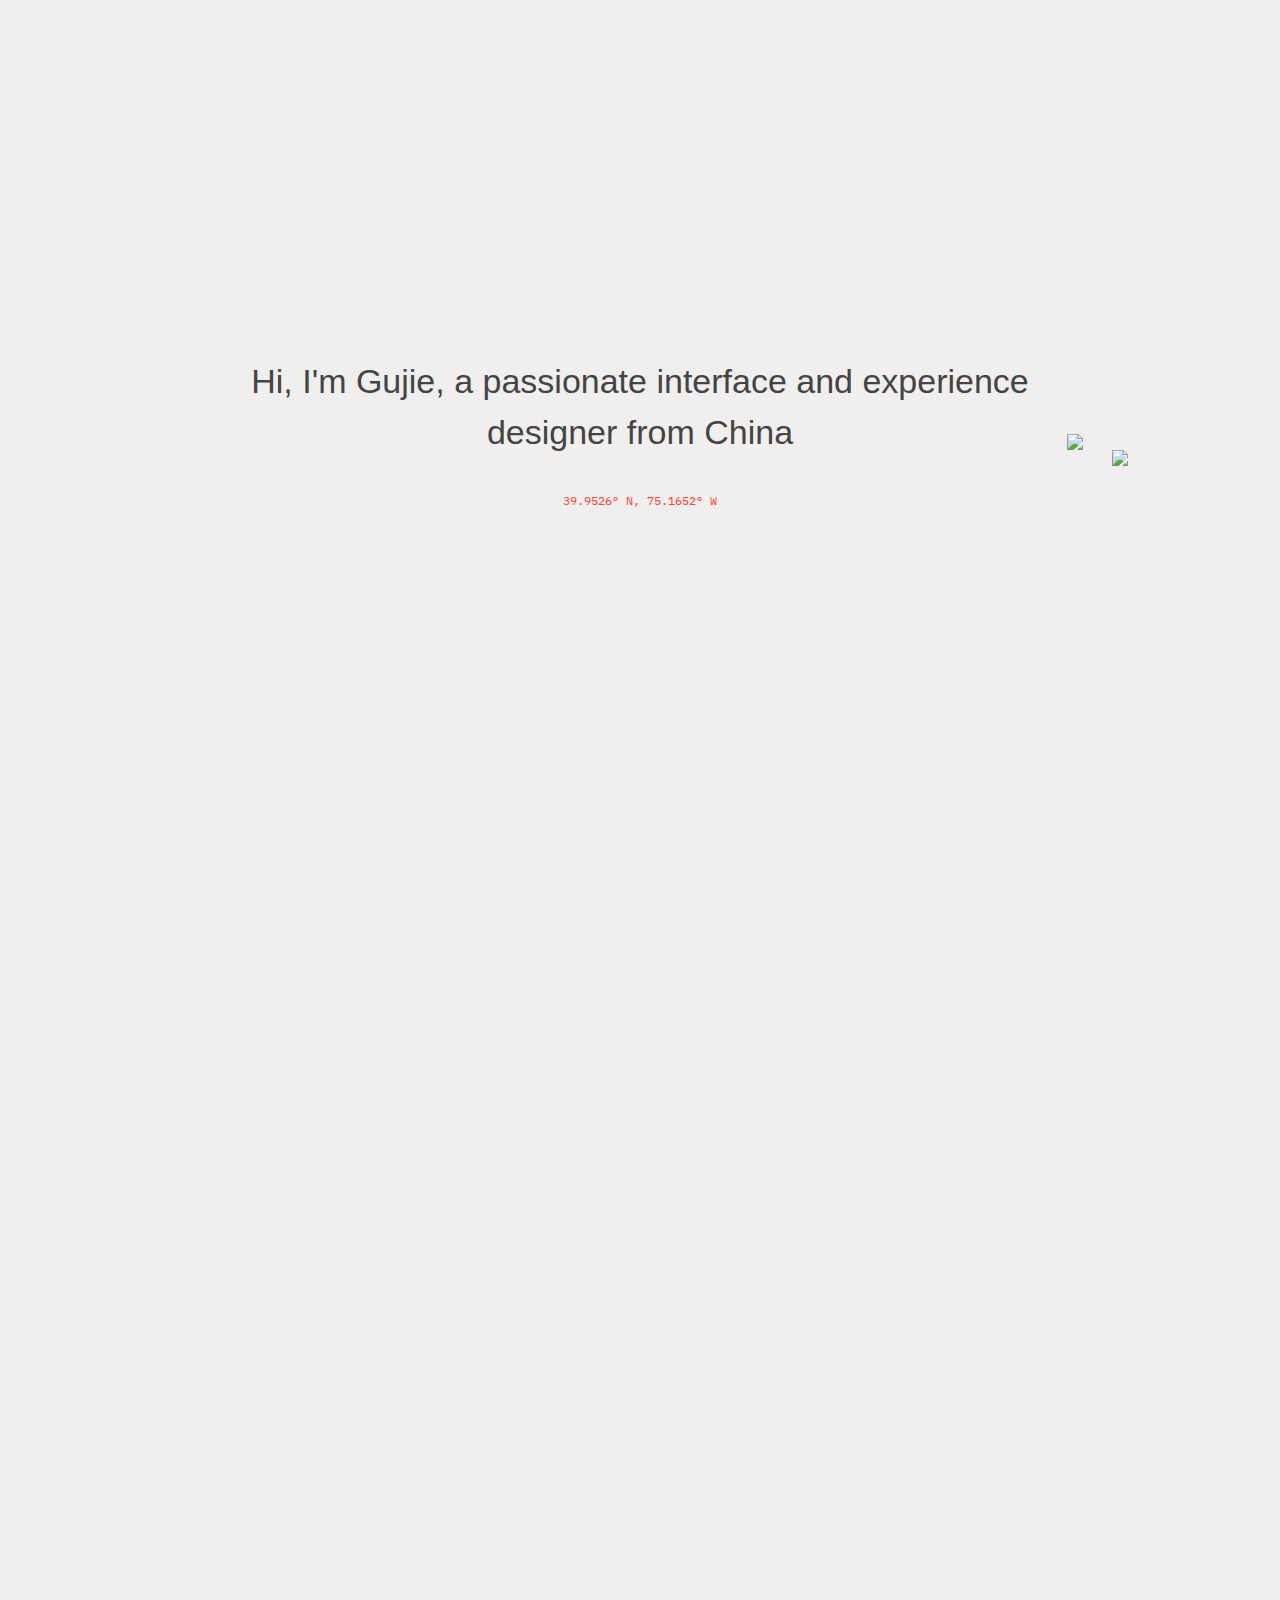
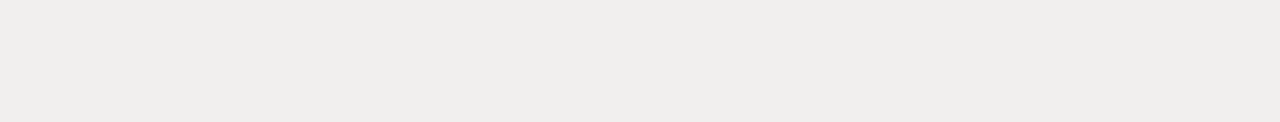
==== commit 6ccc8e0a: "new" ====
--- a/index.html
+++ b/index.html
@@ -1,126 +1,465 @@
+
 <!DOCTYPE html>
-<html lang="en">
+<html lang="zh" dir="ltr" data-semplice="4.2.2">
 <head>
-    <meta charset="UTF-8">
-    <title>Title</title>
-    <style>
-        #div1{float:left;width: 200px;height: 200px;background-color: purple;border:1px solid red;}
-        #div2{float:left;width: 200px;height: 200px;background-color:yellow;border:1px solid red;}
-        #div3{float:left;width: 200px;height: 200px;background-color:green;border:1px solid red;}
-        #div4{float:left;width: 200px;height: 200px;background-color:grey;border:1px solid red;}
-        #div5{float:left;width: 200px;height: 200px;background-color: purple;border:1px solid red;}
-        #div6{float:left;width: 200px;height: 200px;background-color:yellow;border:1px solid red;}
-        #div7{float:left;width: 200px;height: 200px;background-color:green;border:1px solid red;}
-        #div8{float:left;width: 200px;height: 200px;background-color:grey;border:1px solid red;}
+    <meta charset="UTF-8" />
+    <meta name="viewport" content="width=device-width, initial-scale=1.0, maximum-scale=1.0" />
+    <title>Gujie &#8211; Portfolio</title>
+    <link rel='dns-prefetch' href='//s.w.org' />
+    <script type="text/javascript">
+        window._wpemojiSettings = {"baseUrl":"https:\/\/s.w.org\/images\/core\/emoji\/2.4\/72x72\/","ext":".png","svgUrl":"https:\/\/s.w.org\/images\/core\/emoji\/2.4\/svg\/","svgExt":".svg","source":{"concatemoji":"http:\/\/kurtwinterdesign.com\/wp-includes\/js\/wp-emoji-release.min.js?ver=4.9.7"}};
+        !function(a,b,c){function d(a,b){var c=String.fromCharCode;l.clearRect(0,0,k.width,k.height),l.fillText(c.apply(this,a),0,0);var d=k.toDataURL();l.clearRect(0,0,k.width,k.height),l.fillText(c.apply(this,b),0,0);var e=k.toDataURL();return d===e}function e(a){var b;if(!l||!l.fillText)return!1;switch(l.textBaseline="top",l.font="600 32px Arial",a){case"flag":return!(b=d([55356,56826,55356,56819],[55356,56826,8203,55356,56819]))&&(b=d([55356,57332,56128,56423,56128,56418,56128,56421,56128,56430,56128,56423,56128,56447],[55356,57332,8203,56128,56423,8203,56128,56418,8203,56128,56421,8203,56128,56430,8203,56128,56423,8203,56128,56447]),!b);case"emoji":return b=d([55357,56692,8205,9792,65039],[55357,56692,8203,9792,65039]),!b}return!1}function f(a){var c=b.createElement("script");c.src=a,c.defer=c.type="text/javascript",b.getElementsByTagName("head")[0].appendChild(c)}var g,h,i,j,k=b.createElement("canvas"),l=k.getContext&&k.getContext("2d");for(j=Array("flag","emoji"),c.supports={everything:!0,everythingExceptFlag:!0},i=0;i<j.length;i++)c.supports[j[i]]=e(j[i]),c.supports.everything=c.supports.everything&&c.supports[j[i]],"flag"!==j[i]&&(c.supports.everythingExceptFlag=c.supports.everythingExceptFlag&&c.supports[j[i]]);c.supports.everythingExceptFlag=c.supports.everythingExceptFlag&&!c.supports.flag,c.DOMReady=!1,c.readyCallback=function(){c.DOMReady=!0},c.supports.everything||(h=function(){c.readyCallback()},b.addEventListener?(b.addEventListener("DOMContentLoaded",h,!1),a.addEventListener("load",h,!1)):(a.attachEvent("onload",h),b.attachEvent("onreadystatechange",function(){"complete"===b.readyState&&c.readyCallback()})),g=c.source||{},g.concatemoji?f(g.concatemoji):g.wpemoji&&g.twemoji&&(f(g.twemoji),f(g.wpemoji)))}(window,document,window._wpemojiSettings);
+    </script>
+    <style type="text/css">
+        img.wp-smiley,
+        img.emoji {
+            display: inline !important;
+            border: none !important;
+            box-shadow: none !important;
+            height: 1em !important;
+            width: 1em !important;
+            margin: 0 .07em !important;
+            vertical-align: -0.1em !important;
+            background: none !important;
+            padding: 0 !important;
+        }
     </style>
-
-<body>
-<div id="div1"></div>
-<div id="div2"></div>
-<div id="div3"></div>
-<div id="div4"></div>
-<div id="div5"></div>
-<div id="div6"></div>
-<div id="div7"></div>
-<div id="div8"></div>
-<img src="images/bigsmail2.gif" id="img1" alt=""/>
-<img src="images/wf_foot_icon01.gif" alt="" id="img2" />
-<img src="images/sad2.gif" alt="" id="img3" />
-
+    <link rel='stylesheet' id='semplice-stylesheet-css'  href='wp-content/themes/semplice4/style.css' type='text/css' media='all' />
+    <link rel='stylesheet' id='semplice-frontend-stylesheet-css'  href='wp-content/themes/semplice4/assets/css/frontend.min.css' type='text/css' media='all' />
+    <link rel='stylesheet' id='mediaelement-css'  href='wp-includes/js/mediaelement/mediaelementplayer-legacy.min.css?ver=4.2.6-78496d1' type='text/css' media='all' />
+    <script type='text/javascript' src='wp-includes/js/jquery/jquery.js?ver=1.12.4'></script>
+    <script type='text/javascript' src='wp-includes/js/jquery/jquery-migrate.min.js?ver=1.4.1'></script>
+    <script type='text/javascript' src='wp-content/plugins/wp-google-analytics-events/js/ga-scroll-events.js?ver=2.5.1'></script>
+    <script type='text/javascript'>
+        var mejsL10n = {"language":"en","strings":{"mejs.install-flash":"You are using a browser that does not have Flash player enabled or installed. Please turn on your Flash player plugin or download the latest version from https:\/\/get.adobe.com\/flashplayer\/","mejs.fullscreen-off":"Turn off Fullscreen","mejs.fullscreen-on":"Go Fullscreen","mejs.download-video":"Download Video","mejs.fullscreen":"Fullscreen","mejs.time-jump-forward":["Jump forward 1 second","Jump forward %1 seconds"],"mejs.loop":"Toggle Loop","mejs.play":"Play","mejs.pause":"Pause","mejs.close":"Close","mejs.time-slider":"Time Slider","mejs.time-help-text":"Use Left\/Right Arrow keys to advance one second, Up\/Down arrows to advance ten seconds.","mejs.time-skip-back":["Skip back 1 second","Skip back %1 seconds"],"mejs.captions-subtitles":"Captions\/Subtitles","mejs.captions-chapters":"Chapters","mejs.none":"None","mejs.mute-toggle":"Mute Toggle","mejs.volume-help-text":"Use Up\/Down Arrow keys to increase or decrease volume.","mejs.unmute":"Unmute","mejs.mute":"Mute","mejs.volume-slider":"Volume Slider","mejs.video-player":"Video Player","mejs.audio-player":"Audio Player","mejs.ad-skip":"Skip ad","mejs.ad-skip-info":["Skip in 1 second","Skip in %1 seconds"],"mejs.source-chooser":"Source Chooser","mejs.stop":"Stop","mejs.speed-rate":"Speed Rate","mejs.live-broadcast":"Live Broadcast","mejs.afrikaans":"Afrikaans","mejs.albanian":"Albanian","mejs.arabic":"Arabic","mejs.belarusian":"Belarusian","mejs.bulgarian":"Bulgarian","mejs.catalan":"Catalan","mejs.chinese":"Chinese","mejs.chinese-simplified":"Chinese (Simplified)","mejs.chinese-traditional":"Chinese (Traditional)","mejs.croatian":"Croatian","mejs.czech":"Czech","mejs.danish":"Danish","mejs.dutch":"Dutch","mejs.english":"English","mejs.estonian":"Estonian","mejs.filipino":"Filipino","mejs.finnish":"Finnish","mejs.french":"French","mejs.galician":"Galician","mejs.german":"German","mejs.greek":"Greek","mejs.haitian-creole":"Haitian Creole","mejs.hebrew":"Hebrew","mejs.hindi":"Hindi","mejs.hungarian":"Hungarian","mejs.icelandic":"Icelandic","mejs.indonesian":"Indonesian","mejs.irish":"Irish","mejs.italian":"Italian","mejs.japanese":"Japanese","mejs.korean":"Korean","mejs.latvian":"Latvian","mejs.lithuanian":"Lithuanian","mejs.macedonian":"Macedonian","mejs.malay":"Malay","mejs.maltese":"Maltese","mejs.norwegian":"Norwegian","mejs.persian":"Persian","mejs.polish":"Polish","mejs.portuguese":"Portuguese","mejs.romanian":"Romanian","mejs.russian":"Russian","mejs.serbian":"Serbian","mejs.slovak":"Slovak","mejs.slovenian":"Slovenian","mejs.spanish":"Spanish","mejs.swahili":"Swahili","mejs.swedish":"Swedish","mejs.tagalog":"Tagalog","mejs.thai":"Thai","mejs.turkish":"Turkish","mejs.ukrainian":"Ukrainian","mejs.vietnamese":"Vietnamese","mejs.welsh":"Welsh","mejs.yiddish":"Yiddish"}};
+    </script>
+    <script type='text/javascript' src='http://kurtwinterdesign.com/wp-includes/js/mediaelement/mediaelement-and-player.min.js?ver=4.2.6-78496d1'></script>
+    <script type='text/javascript' src='http://kurtwinterdesign.com/wp-includes/js/mediaelement/mediaelement-migrate.min.js?ver=4.9.7'></script>
+    <script type='text/javascript'>
+        /* <![CDATA[ */
+        var _wpmejsSettings = {"pluginPath":"\/wp-includes\/js\/mediaelement\/","classPrefix":"mejs-","stretching":"responsive"};
+        /* ]]> */
+    </script>
+    <link rel='https://api.w.org/' href='http://kurtwinterdesign.com/wp-json/' />
+    <link rel="EditURI" type="application/rsd+xml" title="RSD" href="http://kurtwinterdesign.com/xmlrpc.php?rsd" />
+    <link rel="wlwmanifest" type="application/wlwmanifest+xml" href="http://kurtwinterdesign.com/wp-includes/wlwmanifest.xml" />
+    <meta name="generator" content="WordPress 4.9.7" />
+    <link rel="canonical" href="http://kurtwinterdesign.com/" />
+    <link rel='shortlink' href='http://kurtwinterdesign.com/' />
+    <link rel="alternate" type="application/json+oembed" href="http://kurtwinterdesign.com/wp-json/oembed/1.0/embed?url=http%3A%2F%2Fkurtwinterdesign.com%2F" />
+    <link rel="alternate" type="text/xml+oembed" href="http://kurtwinterdesign.com/wp-json/oembed/1.0/embed?url=http%3A%2F%2Fkurtwinterdesign.com%2F&#038;format=xml" />
+    <link href="https://fonts.googleapis.com/css?family=IBM+Plex+Mono:300,400" rel="stylesheet"><style type="text/css" id="semplice-webfonts-selfhosted">@font-face {
+    font-family: ‘Copernicus-Book’;
+    src: url('http://kurtwinterdesign.com/wp-content/uploads/2018/06/Copernicus-Book.eot');
+    src: url('http://kurtwinterdesign.com/wp-content/uploads/2018/06/Copernicus-Book.eot?#iefix') format('embedded-opentype'),
+    url('http://kurtwinterdesign.com/wp-content/uploads/2018/06/Copernicus-Book.woff2') format('woff2'),
+    url('http://kurtwinterdesign.com/wp-content/uploads/2018/06/Copernicus-Book.woff') format('woff'),
+}@font-face {
+    font-family: 'copernicus';
+    src: url('http://kurtwinterdesign.com/wp-content/uploads/2018/06/copernicus-book.eot');
+    src: url('http://kurtwinterdesign.com/wp-content/uploads/2018/06/copernicus-book.eot?#iefix') format('embedded-opentype'),
+    url('http://kurtwinterdesign.com/wp-content/uploads/2018/06/copernicus-book.woff2') format('woff2'),
+    url('http://kurtwinterdesign.com/wp-content/uploads/2018/06/copernicus-book.woff') format('woff')
+}@font-face {
+    font-family: 'Galano Grotesque';
+    src: url('http://kurtwinterdesign.com/wp-content/uploads/2018/06/galanogrotesque-regular-webfont.woff2') format('woff2'),
+    url('http://kurtwinterdesign.com/wp-content/uploads/2018/06/galanogrotesque-regular-webfont.woff') format('woff');
+    font-weight: normal;
+    font-style: normal;
+}</style><style type="text/css" id="semplice-webfonts-css">.font_d7zpiyeb9, [data-font="font_d7zpiyeb9"], [data-font="font_d7zpiyeb9"] li a, #content-holder h1, #content-holder h2, #content-holder h3 {font-family: "copernicus", sans-serif;font-weight: 400;font-style: normal;}.font_vjj7y66wa, [data-font="font_vjj7y66wa"], [data-font="font_vjj7y66wa"] li a {font-family: "IBM Plex Mono", serif;font-weight: 300;font-style: normal;}.font_720zm19nq, [data-font="font_720zm19nq"], [data-font="font_720zm19nq"] li a, #content-holder h4, #content-holder h5, #content-holder p, #content-holder li {font-family: "IBM Plex Mono", sans-serif;font-weight: 400;font-style: normal;}.font_sdpyohm6b, [data-font="font_sdpyohm6b"], [data-font="font_sdpyohm6b"] li a {font-family: "Galano Grotesque", sans-serif;font-weight: 400;font-style: normal;}</style>
+    <style type="text/css" id="semplice-custom-css">
+
+        #content-holder h1 { font-size: 1.7777777777777777rem;line-height: 2.3333333333333335rem;}#content-holder h2 { font-size: 1.3333333333333333rem;line-height: 1.8888888888888888rem;}#content-holder h3 { font-size: 1.1666666666666667rem;line-height: 1.7222222222222223rem;}#content-holder h4 { font-size: 0.6666666666666666rem;line-height: 1.2222222222222223rem;letter-spacing: 0.1111111111111111rem;}#content-holder h5 { font-size: 0.8888888888888888rem;}#content-holder p, #content-holder li { font-size: 0.8888888888888888rem;line-height: 1.5555555555556;}#content-holder .is-content p { margin-bottom: 1.5555555555556em; }@media screen and (min-width: 992px) and (max-width: 1169px) { #content-holder h1 { font-size: 1.64rem; line-height: 2.15rem; }#content-holder h2 { font-size: 1.23rem; line-height: 1.74rem; }#content-holder h3 { font-size: 1.12rem; line-height: 1.65rem; }#content-holder h4 { font-size: 0.64rem; line-height: 1.17rem; }#content-holder h5 { font-size: 0.89rem; line-height: 1.78rem; }#content-holder h6 { font-size: 1rem; line-height: 1.67rem; }}@media screen and (min-width: 768px) and (max-width: 991px) { #content-holder h1 { font-size: 1.53rem; line-height: 2.01rem; }#content-holder h2 { font-size: 1.17rem; line-height: 1.66rem; }#content-holder h3 { font-size: 1.07rem; line-height: 1.58rem; }#content-holder h4 { font-size: 0.61rem; line-height: 1.12rem; }#content-holder h5 { font-size: 0.89rem; line-height: 1.78rem; }#content-holder h6 { font-size: 1rem; line-height: 1.67rem; }}@media screen and (min-width: 544px) and (max-width: 767px) { #content-holder h1 { font-size: 1.46rem; line-height: 1.91rem; }#content-holder h2 { font-size: 1.12rem; line-height: 1.59rem; }#content-holder h3 { font-size: 1.05rem; line-height: 1.55rem; }#content-holder h4 { font-size: 0.6rem; line-height: 1.1rem; }#content-holder h5 { font-size: 0.89rem; line-height: 1.78rem; }#content-holder h6 { font-size: 1rem; line-height: 1.67rem; }}@media screen and (max-width: 543px) { #content-holder h1 { font-size: 1.39rem; line-height: 1.82rem; }#content-holder h2 { font-size: 1.07rem; line-height: 1.51rem; }#content-holder h3 { font-size: 1.03rem; line-height: 1.52rem; }#content-holder h4 { font-size: 0.59rem; line-height: 1.08rem; }#content-holder h5 { font-size: 0.89rem; line-height: 1.78rem; }#content-holder h6 { font-size: 1rem; line-height: 1.67rem; }}
+        p {
+            margin-bottom: 14px !important;
+        }
+
+        .ce-video .mejs-container {
+            background: transparent !important;
+            background-color: transparent !important;
+        }
+
+        h1,h2,h3,h4,h5,h6,p {
+            text-shadow: none !important;
+        }#nprogress .bar { background: #fd433e; }
+
+        .project-panel {
+            background: #f5f5f5;
+            padding: 2.7777777777777777rem 0rem;
+        }
+        .pp-thumbs {
+            margin-bottom: -1.6666666666666667rem;
+        }
+        #content-holder .panel-label, .projectpanel-preview .panel-label {
+            color: #000000;
+            font-size: 1.777777777777778rem;
+            text-transform: none;
+            padding-left: 0rem;
+            padding-bottom: 1.6666666666666667rem;
+            text-align: left;
+            line-height: 1;
+        }
+        .project-panel .pp-title {
+            padding: 0.7777777777777778rem 0rem 1.6666666666666667rem 0rem;
+        }
+        .project-panel .pp-title a {
+            color: #ffffff;
+            font-size: 0.8888888888888888rem;
+            text-transform: none;
+        }
+        .project-panel .pp-title span {
+            color: #bcbcbc;
+            font-size: 0.8888888888888888rem;
+            text-transform: none;
+        }
+
+    </style>
+
+    <style type="text/css" id="6-post-css">
+        .cover-transparent { background: rgba(0,0,0,0) !important; }#content-6 .sections { margin-top: 0px !important; }#content-6 .semplice-cover .show-more svg { fill: #444444; }#content-6 #cover-6 > .background-video {background-size: cover;background-position: top center;background-attachment: scroll;}#content-6 #column_ldsqcbhk1 {padding-top: 0rem;padding-bottom: NaNrem;}@media screen and (max-width: 543.9px) { #content-6 #column_ldsqcbhk1 {padding-top: 0rem;}}#content-6 #column_ldsqcbhk1 > .background-video {}#content-6 #content_msknbc0ij {padding-top: 0rem;margin-top: 0rem;padding-right: 1.6666666666666667rem;margin-right: 0rem;padding-left: 1.6666666666666667rem;}#content-6 #content_msknbc0ij .is-content {}@media screen and (min-width: 544px) and (max-width: 767.9px) { #content-6 #content_msknbc0ij {padding-right: 2.2222222222222223rem;margin-right: 0rem;padding-left: 2.2222222222222223rem;margin-left: 0rem;}#content-6 #content_msknbc0ij .is-content {}}@media screen and (max-width: 543.9px) { #content-6 #content_msknbc0ij {margin-top: 0rem;padding-right: 1.1111111111111112rem;padding-left: 1.1111111111111112rem;}#content-6 #content_msknbc0ij .is-content {}}#content-6 #column_in5k03fle {padding-top: 0rem;}#content-6 #content_8649zxery {padding-top: 0rem;}#content-6 #content_8649zxery .is-content {}#content-6 #content_9pvk6d3nv {padding-top: 0rem;margin-top: 0rem;padding-right: 0rem;margin-right: 0rem;padding-bottom: 0rem;margin-bottom: 0rem;}#content-6 #content_9pvk6d3nv .is-content {box-shadow: 0rem 0rem 0rem 0rem rgba(0,0,0,1);}#content-6 #column_wvfkgemdk {}#content-6 #column_0tt3dfz4d {padding-top: 0rem;padding-bottom: 0rem;}#content-6 #column_kw78jzzuk {padding-bottom: 2.7777777777777777rem;}#content-6 #column_hd892q02e {padding-top: 2.7777777777777777rem;padding-bottom: 2.7777777777777777rem;}#content-6 {background-color: #f1efee;}.back-to-top a svg { fill: tranparent; }#content-6 #content_9pvk6d3nv {transform: rotate(0deg);}
+        .nav_qogo3nolc { background-color: transparent;; }.nav_qogo3nolc { height: 5rem; }.is-frontend #content-6 .sections { margin-top: 5rem; }.nav_qogo3nolc { padding-top: 0rem; }.nav_qogo3nolc { padding-bottom: 0rem; }.nav_qogo3nolc .navbar-inner .navbar-left, .nav_qogo3nolc .navbar-inner .navbar-center { left: 3.3333333333333335rem; }.nav_qogo3nolc .container-fluid .navbar-inner .navbar-right { right: 3.3333333333333335rem; }.nav_qogo3nolc .container-fluid .hamburger a:after { padding-right: 1.1111111111111rem; }.nav_qogo3nolc .navbar-inner .logo { margin-top: 0rem; }.nav_qogo3nolc .logo img, .nav_qogo3nolc .logo svg { width: 2.7777777777777777rem; }.nav_qogo3nolc .navbar-inner .hamburger { align-items: center; }.nav_qogo3nolc .navbar-inner .hamburger a.menu-icon span { background-color: #000000; }.nav_qogo3nolc .navbar-inner .hamburger a.menu-icon { width: 24; }.nav_qogo3nolc .navbar-inner .hamburger a.menu-icon span { height: 2px; }.nav_qogo3nolc .navbar-inner .hamburger a.open-menu span::before { transform: translateY(-6px); }.nav_qogo3nolc .navbar-inner .hamburger a.open-menu span::after { transform: translateY(6px); }.nav_qogo3nolc .navbar-inner .hamburger a.open-menu:hover span::before { transform: translateY(-8px); }.nav_qogo3nolc .navbar-inner .hamburger a.open-menu:hover span::after { transform: translateY(8px); }.nav_qogo3nolc .navbar-inner .hamburger a.menu-icon { height: 14px; }.nav_qogo3nolc .navbar-inner .hamburger a.menu-icon span { margin-top: 7px; }.nav_qogo3nolc .navbar-inner .hamburger { display: flex; }.nav_qogo3nolc .navbar-inner nav ul li a span { font-size: 0.6666666666666666rem; }.nav_qogo3nolc .navbar-inner nav ul li a { padding-left: 0.83333333333333rem; }.nav_qogo3nolc .navbar-inner nav ul li a { padding-right: 0.83333333333333rem; }.nav_qogo3nolc .navbar-inner nav ul li a span { text-transform: uppercase; }.nav_qogo3nolc .navbar-inner nav ul li a span { letter-spacing: 0.1111111111111111rem; }#overlay-menu { background-color: rgba(245, 245, 245, 1); }#overlay-menu .overlay-menu-inner nav ul li a span { font-size: 1.5555555555555556rem; }#overlay-menu .overlay-menu-inner nav ul li a { padding-top: 0.66666666666667rem; }#overlay-menu .overlay-menu-inner nav ul li a { padding-bottom: 0.66666666666667rem; }#overlay-menu .overlay-menu-inner nav ul li a:hover span { color: #fd433e; }#overlay-menu .overlay-menu-inner nav ul li.current-menu-item a span { color: #fd433e; }#overlay-menu .overlay-menu-inner nav ul li.current_page_item a span { color: #fd433e; }[data-post-type="project"] #overlay-menu .overlay-menu-inner nav ul li.portfolio-grid a span, [data-post-type="post"] #overlay-menu .overlay-menu-inner nav ul li.blog-overview a span { color: #fd433e; }#overlay-menu nav ul li a:hover span { border-bottom-color: #444444; }#overlay-menu .overlay-menu-inner nav ul li.current-menu-item a span { border-bottom-color: #444444; }#overlay-menu .overlay-menu-inner nav ul li.current_page_item a span { border-bottom-color: #444444; }[data-post-type="project"] #overlay-menu .overlay-menu-inner nav ul li.portfolio-grid a span, [data-post-type="post"] #overlay-menu .overlay-menu-inner nav ul li.blog-overview a span { border-bottom-color: #444444; }@media screen and (min-width: 992px) and (max-width: 1169.9px) { .nav_qogo3nolc .navbar-inner .hamburger a.menu-icon { height: 14px; }.nav_qogo3nolc .navbar-inner .hamburger a.menu-icon span { margin-top: 7px; }}@media screen and (min-width: 768px) and (max-width: 991.9px) { .nav_qogo3nolc .navbar-inner .navbar-left, .nav_qogo3nolc .navbar-inner .navbar-center { left: 3.3333333333333335rem; }.nav_qogo3nolc .container-fluid .navbar-inner .navbar-right { right: 3.3333333333333335rem; }.nav_qogo3nolc .container-fluid .hamburger a:after { padding-right: 1.1111111111111rem; }.nav_qogo3nolc .navbar-inner .hamburger a.menu-icon { height: 14px; }.nav_qogo3nolc .navbar-inner .hamburger a.menu-icon span { margin-top: 7px; }}@media screen and (min-width: 544px) and (max-width: 767.9px) { .nav_qogo3nolc .navbar-inner .navbar-left, .nav_qogo3nolc .navbar-inner .navbar-center { left: 1.6666666666666667rem; }.nav_qogo3nolc .container-fluid .navbar-inner .navbar-right { right: 1.6666666666666667rem; }.nav_qogo3nolc .container-fluid .hamburger a:after { padding-right: 1.1111111111111rem; }.nav_qogo3nolc .navbar-inner .hamburger a.menu-icon { height: 14px; }.nav_qogo3nolc .navbar-inner .hamburger a.menu-icon span { margin-top: 7px; }}@media screen and (max-width: 543.9px) { .nav_qogo3nolc .navbar-inner .navbar-left, .nav_qogo3nolc .navbar-inner .navbar-center { left: 0.8333333333333334rem; }.nav_qogo3nolc .container-fluid .navbar-inner .navbar-right { right: 0.8333333333333334rem; }.nav_qogo3nolc .container-fluid .hamburger a:after { padding-right: 0.83333333333333rem; }.nav_qogo3nolc .navbar-inner .hamburger a.menu-icon { height: 14px; }.nav_qogo3nolc .navbar-inner .hamburger a.menu-icon span { margin-top: 7px; }}
+    </style>
+    <script>
+        if (typeof ga === 'undefined') {
+            (function(i,s,o,g,r,a,m){i['GoogleAnalyticsObject']=r;i[r]=i[r]||function(){
+                (i[r].q=i[r].q||[]).push(arguments)},i[r].l=1*new Date();a=s.createElement(o),
+                m=s.getElementsByTagName(o)[0];a.async=1;a.src=g;m.parentNode.insertBefore(a,m)
+            })(window,document,'script','https://www.google-analytics.com/analytics.js','ga');
+
+            ga('create','UA-25073412-3', 'kurtwinterdesign.com');                  ga('send', 'pageview');
+        }
+    </script> 		<style>html{margin-top:0px!important;}#wpadminbar{top:auto!important;bottom:0;}}</style>
+    <!-- Global site tag (gtag.js) - Google Analytics -->
+    <script async src="https://www.googletagmanager.com/gtag/js?id=UA-25073412-3"></script>
+    <script>
+        window.dataLayer = window.dataLayer || [];
+        function gtag(){dataLayer.push(arguments);}
+        gtag('js', new Date());
+
+        gtag('config', 'UA-25073412-3');
+    </script><link rel="shortcut icon" type="image/png" href="http://kurtwinterdesign.com/wp-content/uploads/2018/07/K-Logo.png" sizes="32x32">	</head>
+<body class="home page-template-default page page-id-6 is-frontend dynamic-mode mejs-semplice-ui" data-post-type="page">
+<div id="content-holder" data-active-post="6">
+
+    <header class="nav_qogo3nolc semplice-navbar active-navbar sticky-nav  menu-type-hamburger cover-transparent" data-cover-transparent="enabled" data-bg-overlay-visibility="visible">
+        <div class="container-fluid" data-nav="logo-left-menu-right">
+            <div class="navbar-inner menu-type-hamburger" data-xl-width="12" data-navbar-type="container-fluid">
+                <div class="logo navbar-left"><a href="http://baidu.com" title="Gujie Design"><img src="images/logo.jpg" alt="logo"></a></div>
+                <div class="hamburger navbar-right semplice-menu"><a class="open-menu menu-icon"><span></span></a></div>
+            </div>
+        </div>
+    </header>
+
+    <div id="overlay-menu">
+        <div class="overlay-menu-inner" data-xl-width="12">
+            <nav class="overlay-nav" data-justify="center" data-align="align-middle" data-font="font_d7zpiyeb9">
+                <ul class="container"><li class="menu-item menu-item-type-post_type menu-item-object-project menu-item-204"><a href="http://kurtwinterdesign.com/project/debenhams-app"><span>关于我</span></a></li>
+                    <li class="menu-item menu-item-type-post_type menu-item-object-project menu-item-203"><a href=""><span>我的经历</span></a></li>
+                    <li class="menu-item menu-item-type-post_type menu-item-object-project menu-item-202"><a href=""><span>学术研究</span></a></li>
+                    <li class="menu-item menu-item-type-post_type menu-item-object-page menu-item-160"><a href=""><span>我的信息</span></a></li>
+                </ul>
+            </nav>
+        </div>
+    </div>
+
+
+    <div id="content-6" class="content-container active-content ">
+        <div class="sections">
+
+            <section id="cover-6" class="semplice-cover" data-height="fullscreen" data-column-mode-sm="single" data-column-mode-xs="single" data-layout="fluid" data-gutter="no" data-valign="center" data-cover="visible" >
+                <a class="show-more show-more-hidden semplice-event" data-event-type="helper" data-event="scrollToContent">
+                    <svg version="1.1" id="Ebene_2_1_" xmlns="http://www.w3.org/2000/svg" xmlns:xlink="http://www.w3.org/1999/xlink" x="0px" y="0px"
+	 width="53px" height="20px" viewBox="0 0 53 20" enable-background="new 0 0 53 20" xml:space="preserve">
+<g>
+	<polygon points="26.5,17.688 9.114,3.779 10.303,2.312 26.5,15.269 42.697,2.313 43.886,3.779 	"/>
+</g>
+</svg>
+                </a>
+                <div class="background-video">
+                    <video data-autoplay data-object-fit="cover" src="http://kurtwinterdesign.com/wp-content/uploads/2018/06/Home-bg-AE.mp4" autoplay muted loop>
+                        <source src="http://www.prophet.dev/wordpress/video.mp4" type="video/mp4">
+                        <p>If you are reading this, it is because your browser does not support the HTML5 video element.</p>
+                    </video>
+                </div>
+
+                <div class="container">
+                    <div id="row_km8d2nuro" class="row"><div id="column_ldsqcbhk1" class="column spacer-column" data-xl-width="12" ><div class="background-video"></div>
+                        <div class="content-wrapper">
+
+                        </div>
+                    </div></div><div id="row_14kjc117y" class="row"><div id="column_uafrhrsgz" class="column spacer-column" data-xl-width="2" data-lg-width="2" data-md-width="2" >
+                    <div class="content-wrapper">
+
+                    </div>
+                </div><div id="column_idolbasr3" class="column" data-xl-width="8" data-lg-width="8" data-md-width="8" >
+                    <div class="content-wrapper">
+
+                        <div id="content_msknbc0ij" class="column-content" data-module="paragraph">
+                            <div class="is-content has-lg has-md has-sm has-xs"><div data-content-for="xl">
+                                <p style="font-size: 1.88889rem; line-height: 2.77778rem; text-align: center;" data-mce-style="font-size: 1.88889rem; line-height: 2.77778rem; text-align: center;">
+                                    <span class="font_d7zpiyeb9" style="color: rgb(68, 68, 68);" data-mce-style="color: #444444;">Hi, I'm Gujie, a passionate interface and experience designer from China  </span></p>
+                               <!-- <p style="font-size: 0.666667rem; line-height: 3.33333rem; text-align: center;" data-mce-style="font-size: 0.666667rem; line-height: 3.33333rem; text-align: center;"><span style="color: rgb(253, 67, 62);" data-mce-style="color: #fd433e;">39.9526° N, 75.1652° W</span></p></div><div data-content-for="lg">
+                                <p style="font-size: 1.88889rem; line-height: 2.77778rem; text-align: center;" data-mce-style="font-size: 1.88889rem; line-height: 2.77778rem; text-align: center;"><span class="font_d7zpiyeb9" style="color: rgb(68, 68, 68);" data-mce-style="color: #444444;">Hi, I'm Kurt, a passionate interface and experience designer from Melbourne, Australia now living in Philadelphia, Pennsylvania</span></p>
+                                <p style="font-size: 0.666667rem; line-height: 3.33333rem; text-align: center;" data-mce-style="font-size: 0.666667rem; line-height: 3.33333rem; text-align: center;"><span style="color: rgb(253, 67, 62);" data-mce-style="color: #fd433e;">39.9526° N, 75.1652° W</span></p></div><div data-content-for="md">
+                                <p style="font-size: 1.66667rem; text-align: center;" data-mce-style="font-size: 1.66667rem; text-align: center;"><span class="font_d7zpiyeb9">Hi, I'm Kurt, a passionate interface and experience designer from Melbourne, Australia now living in Philadelphia, Pennsylvania</span></p></div><div data-content-for="sm">
+                                <p style="font-size: 1.66667rem; text-align: center;" data-mce-style="font-size: 1.66667rem; text-align: center;"><span class="font_d7zpiyeb9">Hi, I'm Kurt, a passionate interface and experience designer from Melbourne, Australia now living in Philadelphia, Pennsylvania</span></p>
+                                <p style="font-size: 0.666667rem; text-align: center; line-height: 3.33333rem;" data-mce-style="font-size: 0.666667rem; text-align: center; line-height: 3.33333rem;"><span class="font_720zm19nq" style="color: rgb(253, 67, 62);" data-mce-style="color: #fd433e;">39.9526° N, 75.1652° W</span></p></div>
+                                <div data-content-for="xs"><p style="font-size: 1.33333rem; line-height: 2rem; text-align: center;" data-mce-style="font-size: 1.33333rem; line-height: 2rem; text-align: center;"><span class="font_d7zpiyeb9">Hi, I'm Kurt, a passionate interface and experience designer from Melbourne, Australia now living in Philadelphia, Pennsylvania</span></p> -->
+                                <p style="font-size: 0.666667rem; line-height: 3.33333rem; text-align: center;" data-mce-style="font-size: 0.666667rem; line-height: 3.33333rem; text-align: center;">
+                                    <span style="color: rgb(253, 67, 62);" data-mce-style="color: #fd433e;" class="font_720zm19nq">39.9526° N, 75.1652° W</span></p></div></div>
+                        </div>
+
+                    </div>
+                </div><div id="column_in5k03fle" class="column" data-xl-width="1" data-lg-width="1" data-md-width="1" >
+                    <div class="content-wrapper">
+
+                        <div id="content_8649zxery" class="column-content" data-module="image">
+                            <div class="ce-image" data-align="left">
+                                <img class="is-content"  src="http://kurtwinterdesign.com/wp-content/uploads/2018/06/Spacer.png" width="352" height="1180" alt="Spacer" caption="" data-width="original" data-scaling="no">
+                            </div>
+                        </div>
+
+                        <div id="content_9pvk6d3nv" class="column-content" data-module="image">
+                            <div class="ce-image" data-align="center">
+                                <a href="gujiekow@gmail.com" target="_blank">
+                                <img class="is-content"  src="http://kurtwinterdesign.com/wp-content/uploads/2018/07/K-badge.svg" alt="K-badge" caption="" data-width="original" data-scaling="no">
+                            </a>
+                            </div>
+                        </div>
+
+                    </div>
+                </div><div id="column_wvfkgemdk" class="column spacer-column" data-xl-width="1" data-lg-width="1" data-md-width="1" >
+                    <div class="content-wrapper">
+
+                    </div>
+                </div></div><div id="row_qh3sdj3rq" class="row"><div id="column_0tt3dfz4d" class="column spacer-column" data-xl-width="12" >
+                    <div class="content-wrapper">
+
+                    </div>
+                </div></div>
+                </div>
+            </section>
+
+            <section id="section_m9ppd0guz" class="content-block" data-column-mode-sm="single" data-column-mode-xs="single" >
+
+                <div class="container">
+                    <div id="row_4gu391kv9" class="row"><div id="column_kw78jzzuk" class="column spacer-column" data-xl-width="12" >
+                        <div class="content-wrapper">
+
+                        </div>
+                    </div></div>
+                </div>
+            </section>
+
+            <section id="section_ima676ra0" class="content-block" data-column-mode-sm="single" data-column-mode-xs="single" >
+
+                <div class="container">
+                    <div id="row_yy3nf4nby" class="row"><div id="column_8j8cqsyiu" class="column" data-xl-width="12" >
+                        <div class="content-wrapper">
+
+                            <div id="content_og45t2ds6" class="column-content" data-module="portfoliogrid">
+
+                                <div id="masonry-content_og45t2ds6" class="masonry">
+                                    <div class="masonry-item-width"></div>
+                                    <div id="project-8" class="masonry-item thumb masonry-content_og45t2ds6-item below-left" data-xl-width="12" data-sm-width="6" data-xs-width="12">
+                                        <a href="http://kurtwinterdesign.com/project/debenhams-app">
+                                        <div class="thumb-inner">
+
+                                            <div class="thumb-hover">
+                                                <div class="thumb-hover-meta top-right hide-both move-bottom">
+                                                    <p>
+                                                        <span class="title" data-font="font_d7zpiyeb9">PPPP1</span><br />
+                                                        <span class="category" data-font="font_d7zpiyeb9">App design</span>
+                                                    </p>
+                                                </div>
+                                            </div>
+
+
+                                            <img src="images/Pro 1.jpg" width="2880" height="1252">
+                                        </div></a><a class="pg-title-link font_d7zpiyeb9" href="http://kurtwinterdesign.com/project/debenhams-app" title="Debenhams">
+                                        <div class="post-title">项目 1<span class="font_d7zpiyeb9">New design</span></div>
+                                    </a></div><div id="project-93" class="masonry-item thumb masonry-content_og45t2ds6-item below-left" data-xl-width="6" data-sm-width="6" data-xs-width="12"><a href="http://kurtwinterdesign.com/project/snooze">
+                                    <div class="thumb-inner">
+
+                                        <div class="thumb-hover">
+                                            <div class="thumb-hover-meta top-right hide-both move-bottom">
+                                                <p>
+                                                    <span class="title" data-font="font_d7zpiyeb9">Snooze</span><br />
+                                                    <span class="category" data-font="font_d7zpiyeb9">Website re-design</span>
+                                                </p>
+                                            </div>
+                                        </div>
+
+
+                                        <img src="images/Pro 2.jpg" width="1156" height="1028">
+                                    </div></a><a class="pg-title-link font_d7zpiyeb9" href="http://kurtwinterdesign.com/project/snooze" title="Snooze">
+                                    <div class="post-title">Snooze<span class="font_d7zpiyeb9">Website re-design</span></div>
+                                </a></div><div id="project-106" class="masonry-item thumb masonry-content_og45t2ds6-item below-left" data-xl-width="6" data-sm-width="6" data-xs-width="12"><a href="http://kurtwinterdesign.com/project/the-academy-brand">
+                                    <div class="thumb-inner">
+
+                                        <div class="thumb-hover">
+                                            <div class="thumb-hover-meta top-right hide-both move-bottom">
+                                                <p>
+                                                    <span class="title" data-font="font_d7zpiyeb9">The Academy Brand</span><br />
+                                                    <span class="category" data-font="font_d7zpiyeb9">Website re-design</span>
+                                                </p>
+                                            </div>
+                                        </div>
+
+
+                                        <img src="images/Pro 3.jpg" width="1156" height="1028">
+                                    </div></a><a class="pg-title-link font_d7zpiyeb9" href="http://kurtwinterdesign.com/project/the-academy-brand" title="The Academy Brand">
+                                    <div class="post-title">The Academy Brand<span class="font_d7zpiyeb9">Website re-design</span></div>
+                                </a></div>
+                                </div>
+
+                                <script type="text/javascript">
+                                    (function ($) {
+                                        $(document).ready(function () {
+                                            // delete old css if there
+                                            $("#content_og45t2ds6-style").remove();
+                                            // add css to head
+                                            $("head").append('<style id="content_og45t2ds6-style" type="text/css">#masonry-content_og45t2ds6{ margin: auto -25px !important; } .masonry-content_og45t2ds6-item { margin: 0px; padding-left: 25px; padding-right: 25px; padding-bottom: 50px; }#content-holder .thumb .thumb-inner .thumb-hover {background-color: rgba(0, 0, 0, 0.2);background-size: cover;}.is-frontend #content-holder .thumb .thumb-inner { transition: box-shadow 0.4s ease; }.is-frontend #content-holder .thumb .thumb-inner:hover { box-shadow: 0rem 0.6666666666666666rem 1.3333333333333333rem 0rem rgba(0,0,0,0.2); }.is-frontend #content-holder .thumb .thumb-inner img { transition: all 0.4s ease; }.is-frontend #content-holder .thumb .thumb-inner:hover img { transform: scale(1.05); }#content-holder .thumb .thumb-hover-meta { padding: 2.22rem; }#content-holder .thumb .thumb-hover-meta .title { color: #ffffff; font-size: 1.33rem; text-transform: none; }#content-holder .thumb .thumb-hover-meta .category { color: #999999; font-size: 0.6666666666666666rem; text-transform: none; }#content-holder #project-8 .thumb-inner .thumb-hover {background-image: none;background-color: rgba(220, 187, 187, 0.1);}#content-holder #project-8 .thumb-hover-meta { padding: 2.2222222222222223rem; }#content-holder #project-8 .thumb-hover-meta .title { color: #ffffff; font-size: 1.3333333333333333rem; text-transform: none; }#content-holder #project-8 .thumb-hover-meta .category { color: #f6e7e5; font-size: 1.3333333333333333rem; text-transform: none; }#content-holder #project-93 .thumb-inner .thumb-hover {background-image: none;background-color: rgba(188, 199, 206, 0.1);}#content-holder #project-93 .thumb-hover-meta { padding: 2.22rem; }#content-holder #project-93 .thumb-hover-meta .title { color: #ffffff; font-size: 1.33rem; text-transform: none; }#content-holder #project-93 .thumb-hover-meta .category { color: #e1d7d7; font-size: 1.3333333333333333rem; text-transform: none; }#content-holder #project-106 .thumb-inner .thumb-hover {background-image: none;background-color: rgba(170, 174, 177, 0.1);}#content-holder #project-106 .thumb-hover-meta { padding: 2.22rem; }#content-holder #project-106 .thumb-hover-meta .title { color: #ffffff; font-size: 1.3333333333333333rem; text-transform: none; }#content-holder #project-106 .thumb-hover-meta .category { color: #cecece; font-size: 1.3333333333333333rem; text-transform: none; }#content-holder #content_og45t2ds6 .thumb .post-title { padding-top: 1rem; } #content_og45t2ds6 .thumb .post-title, #content_og45t2ds6 .thumb .post-title a { color: #000000; font-size: 1rem; text-transform: none; } #content_og45t2ds6 .thumb .post-title span, #content_og45t2ds6 .thumb .post-title a span { color: #999999; font-size: 1rem; text-transform: none; padding-top: 0.4444444444444444rem; }</style>');
+                                            // define container
+                                            var $container = $("#masonry-content_og45t2ds6");
+                                            // make jquery object out of items
+                                            var $items = $(".masonry-content_og45t2ds6-item");
+
+                                            // fire masmonry
+                                            $container.masonry({
+                                                itemSelector: ".masonry-content_og45t2ds6-item",
+                                                columnWidth: ".masonry-item-width",
+                                                transitionDuration: 0,
+                                                isResizable: true,
+                                                percentPosition: true,
+                                            });
+
+                                            // show images
+                                            showImages($container, $items);
+
+                                            // load images and reveal if loaded
+                                            function showImages($container, $items) {
+                                                // get masonry
+                                                var msnry = $container.data("masonry");
+                                                // get item selector
+                                                var itemSelector = msnry.options.itemSelector;
+                                                // append items to masonry container
+                                                //$container.append($items);
+                                                $items.imagesLoaded().progress(function(imgLoad, image) {
+                                                    // get item
+                                                    var $item = $(image.img).parents(itemSelector);
+                                                    // fade in item
+                                                    // layout
+                                                    msnry.layout();
+                                                    // fade in item
+                                                    $item.css("opacity", 1);
+                                                });
+                                            }
+                                        });
+                                    })(jQuery);
+                                </script>
+
+                            </div>
+
+                        </div>
+                    </div></div>
+                </div>
+            </section>
+
+            <section id="section_65qiarazy" class="content-block" data-column-mode-sm="single" data-column-mode-xs="single" >
+
+                <div class="container">
+                    <div id="row_dpn6yqf8q" class="row"><div id="column_hd892q02e" class="column spacer-column" data-xl-width="12" >
+                        <div class="content-wrapper">
+
+                        </div>
+                    </div></div>
+                </div>
+            </section>
+
+        </div>
+    </div>
+</div>
+<div class="pswp" tabindex="-1" role="dialog" aria-hidden="true">
+    <div class="pswp__bg"></div>
+    <div class="pswp__scroll-wrap">
+        <div class="pswp__container">
+            <div class="pswp__item"></div>
+            <div class="pswp__item"></div>
+            <div class="pswp__item"></div>
+        </div>
+        <div class="pswp__ui pswp__ui--hidden">
+            <div class="pswp__top-bar">
+                <div class="pswp__counter"></div>
+                <button class="pswp__button pswp__button--close" title="Close (Esc)"></button>
+                <button class="pswp__button pswp__button--share" title="Share"></button>
+                <button class="pswp__button pswp__button--fs" title="Toggle fullscreen"></button>
+                <button class="pswp__button pswp__button--zoom" title="Zoom in/out"></button>
+                <div class="pswp__preloader">
+                    <div class="pswp__preloader__icn">
+                        <div class="pswp__preloader__cut">
+                            <div class="pswp__preloader__donut"></div>
+                        </div>
+                    </div>
+                </div>
+            </div>
+            <div class="pswp__share-modal pswp__share-modal--hidden pswp__single-tap">
+                <div class="pswp__share-tooltip"></div>
+            </div>
+            <button class="pswp__button pswp__button--arrow--left" title="Previous (arrow left)">
+            </button>
+            <button class="pswp__button pswp__button--arrow--right" title="Next (arrow right)">
+            </button>
+            <div class="pswp__caption">
+                <div class="pswp__caption__center"></div>
+            </div>
+        </div>
+    </div>
+</div>	<div class="back-to-top">
+    <a class="semplice-event" data-event-type="helper" data-event="scrollToTop"><svg version="1.1" id="Ebene_1" xmlns="http://www.w3.org/2000/svg" xmlns:xlink="http://www.w3.org/1999/xlink" x="0px" y="0px"
+	 width="53px" height="20px" viewBox="0 0 53 20" enable-background="new 0 0 53 20" xml:space="preserve">
+<g id="Ebene_3">
+</g>
+<g>
+	<polygon points="43.886,16.221 42.697,17.687 26.5,4.731 10.303,17.688 9.114,16.221 26.5,2.312 	"/>
+</g>
+</svg>
+    </a>
+</div>
+<script type='text/javascript'>
+    /* <![CDATA[ */
+    var semplice = {"default_api_url":"http:\/\/kurtwinterdesign.com\/wp-json","semplice_api_url":"http:\/\/kurtwinterdesign.com\/wp-json\/semplice\/v1\/frontend","template_dir":"http:\/\/kurtwinterdesign.com\/wp-content\/themes\/semplice4","category_base":"\/category\/","tag_base":"\/tag\/","nonce":"69b34d9ec0","frontend_mode":"dynamic","static_transitions":"disabled","site_name":"Kurt Winter Design","base_url":"http:\/\/kurtwinterdesign.com","frontpage_id":"6","blog_home":"http:\/\/kurtwinterdesign.com","blog_navbar":"","sr_status":"disabled","blog_sr_status":"enabled","is_preview":"","password_form":"\n<div class=\"post-password-form\">\n\t<div class=\"inner\">\n\t\t<form action=\"http:\/\/kurtwinterdesign.com\/wp-login.php?action=postpass\" method=\"post\">\n\t\t\t<div class=\"password-lock\"><svg xmlns=\"http:\/\/www.w3.org\/2000\/svg\" width=\"35\" height=\"52\" viewBox=\"0 0 35 52\">\r\n  <path id=\"Form_1\" data-name=\"Form 1\" d=\"M31.3,25.028H27.056a0.755,0.755,0,0,1-.752-0.757V14.654a8.8,8.8,0,1,0-17.608,0v9.616a0.755,0.755,0,0,1-.752.757H3.7a0.755,0.755,0,0,1-.752-0.757V14.654a14.556,14.556,0,1,1,29.111,0v9.616A0.755,0.755,0,0,1,31.3,25.028Zm-3.495-1.514h2.743V14.654a13.051,13.051,0,1,0-26.1,0v8.859H7.192V14.654a10.309,10.309,0,1,1,20.617,0v8.859Zm4.43,28.475H2.761A2.77,2.77,0,0,1,0,49.213V25.28a1.763,1.763,0,0,1,1.755-1.766H33.242A1.763,1.763,0,0,1,35,25.28V49.213A2.77,2.77,0,0,1,32.239,51.988ZM1.758,25.028a0.252,0.252,0,0,0-.251.252V49.213a1.259,1.259,0,0,0,1.254,1.262H32.239a1.259,1.259,0,0,0,1.254-1.262V25.28a0.252,0.252,0,0,0-.251-0.252H1.758ZM20.849,43h-6.7a0.75,0.75,0,0,1-.61-0.314,0.763,0.763,0,0,1-.1-0.682l1.471-4.44a4.1,4.1,0,1,1,5.184,0L21.563,42a0.763,0.763,0,0,1-.1.682A0.75,0.75,0,0,1,20.849,43ZM15.2,41.487H19.8l-1.319-3.979a0.76,0.76,0,0,1,.33-0.891,2.6,2.6,0,1,0-2.633,0,0.76,0.76,0,0,1,.33.891Z\"\/>\r\n<\/svg>\r\n<\/div>\n\t\t\t<p>This content is protected. <br \/><span>To view, please enter the password.<\/span><\/p>\n\t\t\t<div class=\"input-fields\">\n\t\t\t\t<input name=\"post_password\" class=\"post-password-input\" type=\"password\" size=\"20\" maxlength=\"20\" placeholder=\"Enter password\" \/><a class=\"post-password-submit semplice-event\" data-event-type=\"helper\" data-event=\"postPassword\" data-id=\"6\">Submit<\/a>\t\t\t<\/div>\n\t\t<\/form>\n\t<\/div>\n<\/div>\n\n","gallery":{"prev":"<svg version=\"1.1\" id=\"Ebene_1\" xmlns=\"http:\/\/www.w3.org\/2000\/svg\" xmlns:xlink=\"http:\/\/www.w3.org\/1999\/xlink\" x=\"0px\" y=\"0px\"\n\twidth=\"18px\" height=\"40px\"  viewBox=\"0 0 18 40\" enable-background=\"new 0 0 18 40\" xml:space=\"preserve\">\n<g id=\"Ebene_2\">\n\t<g>\n\t\t<polygon points=\"16.3,40 0.3,20 16.3,0 17.7,1 2.5,20 17.7,39 \t\t\"\/>\n\t<\/g>\n<\/g>\n<\/svg>\n","next":"<svg version=\"1.1\" id=\"Ebene_1\" xmlns=\"http:\/\/www.w3.org\/2000\/svg\" xmlns:xlink=\"http:\/\/www.w3.org\/1999\/xlink\" x=\"0px\" y=\"0px\"\n\twidth=\"18px\" height=\"40px\" viewBox=\"0 0 18 40\" enable-background=\"new 0 0 18 40\" xml:space=\"preserve\">\n<g id=\"Ebene_2\">\n\t<g>\n\t\t<polygon points=\"0.3,39 15.5,20 0.3,1 1.7,0 17.7,20 1.7,40 \t\t\"\/>\n\t<\/g>\n<\/g>\n<\/svg>\n"},"menus":{"nav_qogo3nolc":{"html":"\r\n\t\t\t\t\t\t<header class=\"nav_qogo3nolc semplice-navbar active-navbar sticky-nav  menu-type-hamburger cover-transparent\" data-cover-transparent=\"enabled\" data-bg-overlay-visibility=\"visible\">\r\n\t\t\t\t\t\t\t<div class=\"container-fluid\" data-nav=\"logo-left-menu-right\">\r\n\t\t\t\t\t\t\t\t<div class=\"navbar-inner menu-type-hamburger\" data-xl-width=\"12\" data-navbar-type=\"container-fluid\">\r\n\t\t\t\t\t\t\t\t\t<div class=\"logo navbar-left\"><a href=\"http:\/\/kurtwinterdesign.com\" title=\"Kurt Winter Design\"><img src=\"http:\/\/kurtwinterdesign.com\/wp-content\/uploads\/2018\/06\/K-Logo.svg\" alt=\"logo\"><\/a><\/div>\r\n\t\t\t\t\t\t\t\t\t\r\n\t\t\t\t\t\t\t\t\t<div class=\"hamburger navbar-right semplice-menu\"><a class=\"open-menu menu-icon\"><span><\/span><\/a><\/div>\r\n\t\t\t\t\t\t\t\t<\/div>\r\n\t\t\t\t\t\t\t<\/div>\r\n\t\t\t\t\t\t<\/header>\r\n\t\t\t\t\t\t\r\n\t\t\t\t<div id=\"overlay-menu\">\r\n\t\t\t\t\t<div class=\"overlay-menu-inner\" data-xl-width=\"12\">\r\n\t\t\t\t\t\t<nav class=\"overlay-nav\" data-justify=\"center\" data-align=\"align-middle\" data-font=\"font_d7zpiyeb9\">\r\n\t\t\t\t\t\t\t<ul class=\"container\"><li class=\"menu-item menu-item-type-post_type menu-item-object-project menu-item-204\"><a href=\"http:\/\/kurtwinterdesign.com\/project\/debenhams-app\"><span>Debenhams<\/span><\/a><\/li>\n<li class=\"menu-item menu-item-type-post_type menu-item-object-project menu-item-203\"><a href=\"http:\/\/kurtwinterdesign.com\/project\/snooze\"><span>Snooze<\/span><\/a><\/li>\n<li class=\"menu-item menu-item-type-post_type menu-item-object-project menu-item-202\"><a href=\"http:\/\/kurtwinterdesign.com\/project\/the-academy-brand\"><span>The Academy Brand<\/span><\/a><\/li>\n<li class=\"menu-item menu-item-type-post_type menu-item-object-page menu-item-160\"><a href=\"http:\/\/kurtwinterdesign.com\/about\"><span>Profile<\/span><\/a><\/li>\n<\/ul>\r\n\t\t\t\t\t\t<\/nav>\r\n\t\t\t\t\t<\/div>\r\n\t\t\t\t<\/div>\r\n\t\t\t\r\n\t\t\t\t\t","css":".nav_qogo3nolc { background-color: transparent;; }.nav_qogo3nolc { height: 5rem; }.is-frontend #content-holder .sections { margin-top: 5rem; }.nav_qogo3nolc { padding-top: 0rem; }.nav_qogo3nolc { padding-bottom: 0rem; }.nav_qogo3nolc .navbar-inner .navbar-left, .nav_qogo3nolc .navbar-inner .navbar-center { left: 3.3333333333333335rem; }.nav_qogo3nolc .container-fluid .navbar-inner .navbar-right { right: 3.3333333333333335rem; }.nav_qogo3nolc .container-fluid .hamburger a:after { padding-right: 1.1111111111111rem; }.nav_qogo3nolc .navbar-inner .logo { margin-top: 0rem; }.nav_qogo3nolc .logo img, .nav_qogo3nolc .logo svg { width: 2.7777777777777777rem; }.nav_qogo3nolc .navbar-inner .hamburger { align-items: center; }.nav_qogo3nolc .navbar-inner .hamburger a.menu-icon span { background-color: #000000; }.nav_qogo3nolc .navbar-inner .hamburger a.menu-icon { width: 24; }.nav_qogo3nolc .navbar-inner .hamburger a.menu-icon span { height: 2px; }.nav_qogo3nolc .navbar-inner .hamburger a.open-menu span::before { transform: translateY(-6px); }.nav_qogo3nolc .navbar-inner .hamburger a.open-menu span::after { transform: translateY(6px); }.nav_qogo3nolc .navbar-inner .hamburger a.open-menu:hover span::before { transform: translateY(-8px); }.nav_qogo3nolc .navbar-inner .hamburger a.open-menu:hover span::after { transform: translateY(8px); }.nav_qogo3nolc .navbar-inner .hamburger a.menu-icon { height: 14px; }.nav_qogo3nolc .navbar-inner .hamburger a.menu-icon span { margin-top: 7px; }.nav_qogo3nolc .navbar-inner .hamburger { display: flex; }.nav_qogo3nolc .navbar-inner nav ul li a span { font-size: 0.6666666666666666rem; }.nav_qogo3nolc .navbar-inner nav ul li a { padding-left: 0.83333333333333rem; }.nav_qogo3nolc .navbar-inner nav ul li a { padding-right: 0.83333333333333rem; }.nav_qogo3nolc .navbar-inner nav ul li a span { text-transform: uppercase; }.nav_qogo3nolc .navbar-inner nav ul li a span { letter-spacing: 0.1111111111111111rem; }#overlay-menu { background-color: rgba(245, 245, 245, 1); }#overlay-menu .overlay-menu-inner nav ul li a span { font-size: 1.5555555555555556rem; }#overlay-menu .overlay-menu-inner nav ul li a { padding-top: 0.66666666666667rem; }#overlay-menu .overlay-menu-inner nav ul li a { padding-bottom: 0.66666666666667rem; }#overlay-menu .overlay-menu-inner nav ul li a:hover span { color: #fd433e; }#overlay-menu .overlay-menu-inner nav ul li.current-menu-item a span { color: #fd433e; }#overlay-menu .overlay-menu-inner nav ul li.current_page_item a span { color: #fd433e; }[data-post-type=\"project\"] #overlay-menu .overlay-menu-inner nav ul li.portfolio-grid a span, [data-post-type=\"post\"] #overlay-menu .overlay-menu-inner nav ul li.blog-overview a span { color: #fd433e; }#overlay-menu nav ul li a:hover span { border-bottom-color: #444444; }#overlay-menu .overlay-menu-inner nav ul li.current-menu-item a span { border-bottom-color: #444444; }#overlay-menu .overlay-menu-inner nav ul li.current_page_item a span { border-bottom-color: #444444; }[data-post-type=\"project\"] #overlay-menu .overlay-menu-inner nav ul li.portfolio-grid a span, [data-post-type=\"post\"] #overlay-menu .overlay-menu-inner nav ul li.blog-overview a span { border-bottom-color: #444444; }@media screen and (min-width: 992px) and (max-width: 1169.9px) { .nav_qogo3nolc .navbar-inner .hamburger a.menu-icon { height: 14px; }.nav_qogo3nolc .navbar-inner .hamburger a.menu-icon span { margin-top: 7px; }}@media screen and (min-width: 768px) and (max-width: 991.9px) { .nav_qogo3nolc .navbar-inner .navbar-left, .nav_qogo3nolc .navbar-inner .navbar-center { left: 3.3333333333333335rem; }.nav_qogo3nolc .container-fluid .navbar-inner .navbar-right { right: 3.3333333333333335rem; }.nav_qogo3nolc .container-fluid .hamburger a:after { padding-right: 1.1111111111111rem; }.nav_qogo3nolc .navbar-inner .hamburger a.menu-icon { height: 14px; }.nav_qogo3nolc .navbar-inner .hamburger a.menu-icon span { margin-top: 7px; }}@media screen and (min-width: 544px) and (max-width: 767.9px) { .nav_qogo3nolc .navbar-inner .navbar-left, .nav_qogo3nolc .navbar-inner .navbar-center { left: 1.6666666666666667rem; }.nav_qogo3nolc .container-fluid .navbar-inner .navbar-right { right: 1.6666666666666667rem; }.nav_qogo3nolc .container-fluid .hamburger a:after { padding-right: 1.1111111111111rem; }.nav_qogo3nolc .navbar-inner .hamburger a.menu-icon { height: 14px; }.nav_qogo3nolc .navbar-inner .hamburger a.menu-icon span { margin-top: 7px; }}@media screen and (max-width: 543.9px) { .nav_qogo3nolc .navbar-inner .navbar-left, .nav_qogo3nolc .navbar-inner .navbar-center { left: 0.8333333333333334rem; }.nav_qogo3nolc .container-fluid .navbar-inner .navbar-right { right: 0.8333333333333334rem; }.nav_qogo3nolc .container-fluid .hamburger a:after { padding-right: 0.83333333333333rem; }.nav_qogo3nolc .navbar-inner .hamburger a.menu-icon { height: 14px; }.nav_qogo3nolc .navbar-inner .hamburger a.menu-icon span { margin-top: 7px; }}","mobile_css":{"lg":".nav_qogo3nolc .navbar-inner .hamburger a.menu-icon { height: 14px; }.nav_qogo3nolc .navbar-inner .hamburger a.menu-icon span { margin-top: 7px; }","md":".nav_qogo3nolc .navbar-inner .navbar-left, .nav_qogo3nolc .navbar-inner .navbar-center { left: 3.3333333333333335rem; }.nav_qogo3nolc .container-fluid .navbar-inner .navbar-right { right: 3.3333333333333335rem; }.nav_qogo3nolc .container-fluid .hamburger a:after { padding-right: 1.1111111111111rem; }.nav_qogo3nolc .navbar-inner .hamburger a.menu-icon { height: 14px; }.nav_qogo3nolc .navbar-inner .hamburger a.menu-icon span { margin-top: 7px; }","sm":".nav_qogo3nolc .navbar-inner .navbar-left, .nav_qogo3nolc .navbar-inner .navbar-center { left: 1.6666666666666667rem; }.nav_qogo3nolc .container-fluid .navbar-inner .navbar-right { right: 1.6666666666666667rem; }.nav_qogo3nolc .container-fluid .hamburger a:after { padding-right: 1.1111111111111rem; }.nav_qogo3nolc .navbar-inner .hamburger a.menu-icon { height: 14px; }.nav_qogo3nolc .navbar-inner .hamburger a.menu-icon span { margin-top: 7px; }","xs":".nav_qogo3nolc .navbar-inner .navbar-left, .nav_qogo3nolc .navbar-inner .navbar-center { left: 0.8333333333333334rem; }.nav_qogo3nolc .container-fluid .navbar-inner .navbar-right { right: 0.8333333333333334rem; }.nav_qogo3nolc .container-fluid .hamburger a:after { padding-right: 0.83333333333333rem; }.nav_qogo3nolc .navbar-inner .hamburger a.menu-icon { height: 14px; }.nav_qogo3nolc .navbar-inner .hamburger a.menu-icon span { margin-top: 7px; }"}},"default":"nav_qogo3nolc","system_default":{"html":"\r\n\t\t\t\t\t\t<header class=\"nav_qogo3nolc semplice-navbar active-navbar sticky-nav  menu-type-hamburger cover-transparent\" data-cover-transparent=\"enabled\" data-bg-overlay-visibility=\"visible\">\r\n\t\t\t\t\t\t\t<div class=\"container-fluid\" data-nav=\"logo-left-menu-right\">\r\n\t\t\t\t\t\t\t\t<div class=\"navbar-inner menu-type-hamburger\" data-xl-width=\"12\" data-navbar-type=\"container-fluid\">\r\n\t\t\t\t\t\t\t\t\t<div class=\"logo navbar-left\"><a href=\"http:\/\/kurtwinterdesign.com\" title=\"Kurt Winter Design\"><img src=\"http:\/\/kurtwinterdesign.com\/wp-content\/uploads\/2018\/06\/K-Logo.svg\" alt=\"logo\"><\/a><\/div>\r\n\t\t\t\t\t\t\t\t\t\r\n\t\t\t\t\t\t\t\t\t<div class=\"hamburger navbar-right semplice-menu\"><a class=\"open-menu menu-icon\"><span><\/span><\/a><\/div>\r\n\t\t\t\t\t\t\t\t<\/div>\r\n\t\t\t\t\t\t\t<\/div>\r\n\t\t\t\t\t\t<\/header>\r\n\t\t\t\t\t\t\r\n\t\t\t\t<div id=\"overlay-menu\">\r\n\t\t\t\t\t<div class=\"overlay-menu-inner\" data-xl-width=\"12\">\r\n\t\t\t\t\t\t<nav class=\"overlay-nav\" data-justify=\"center\" data-align=\"align-middle\" data-font=\"font_d7zpiyeb9\">\r\n\t\t\t\t\t\t\t<ul class=\"container\"><li class=\"menu-item menu-item-type-post_type menu-item-object-project menu-item-204\"><a href=\"http:\/\/kurtwinterdesign.com\/project\/debenhams-app\"><span>Debenhams<\/span><\/a><\/li>\n<li class=\"menu-item menu-item-type-post_type menu-item-object-project menu-item-203\"><a href=\"http:\/\/kurtwinterdesign.com\/project\/snooze\"><span>Snooze<\/span><\/a><\/li>\n<li class=\"menu-item menu-item-type-post_type menu-item-object-project menu-item-202\"><a href=\"http:\/\/kurtwinterdesign.com\/project\/the-academy-brand\"><span>The Academy Brand<\/span><\/a><\/li>\n<li class=\"menu-item menu-item-type-post_type menu-item-object-page menu-item-160\"><a href=\"http:\/\/kurtwinterdesign.com\/about\"><span>Profile<\/span><\/a><\/li>\n<\/ul>\r\n\t\t\t\t\t\t<\/nav>\r\n\t\t\t\t\t<\/div>\r\n\t\t\t\t<\/div>\r\n\t\t\t\r\n\t\t\t\t\t","css":".nav_qogo3nolc { background-color: transparent;; }.nav_qogo3nolc { height: 5rem; }.is-frontend #content-holder .sections { margin-top: 5rem; }.nav_qogo3nolc { padding-top: 0rem; }.nav_qogo3nolc { padding-bottom: 0rem; }.nav_qogo3nolc .navbar-inner .navbar-left, .nav_qogo3nolc .navbar-inner .navbar-center { left: 3.3333333333333335rem; }.nav_qogo3nolc .container-fluid .navbar-inner .navbar-right { right: 3.3333333333333335rem; }.nav_qogo3nolc .container-fluid .hamburger a:after { padding-right: 1.1111111111111rem; }.nav_qogo3nolc .navbar-inner .logo { margin-top: 0rem; }.nav_qogo3nolc .logo img, .nav_qogo3nolc .logo svg { width: 2.7777777777777777rem; }.nav_qogo3nolc .navbar-inner .hamburger { align-items: center; }.nav_qogo3nolc .navbar-inner .hamburger a.menu-icon span { background-color: #000000; }.nav_qogo3nolc .navbar-inner .hamburger a.menu-icon { width: 24; }.nav_qogo3nolc .navbar-inner .hamburger a.menu-icon span { height: 2px; }.nav_qogo3nolc .navbar-inner .hamburger a.open-menu span::before { transform: translateY(-6px); }.nav_qogo3nolc .navbar-inner .hamburger a.open-menu span::after { transform: translateY(6px); }.nav_qogo3nolc .navbar-inner .hamburger a.open-menu:hover span::before { transform: translateY(-8px); }.nav_qogo3nolc .navbar-inner .hamburger a.open-menu:hover span::after { transform: translateY(8px); }.nav_qogo3nolc .navbar-inner .hamburger a.menu-icon { height: 14px; }.nav_qogo3nolc .navbar-inner .hamburger a.menu-icon span { margin-top: 7px; }.nav_qogo3nolc .navbar-inner .hamburger { display: flex; }.nav_qogo3nolc .navbar-inner nav ul li a span { font-size: 0.6666666666666666rem; }.nav_qogo3nolc .navbar-inner nav ul li a { padding-left: 0.83333333333333rem; }.nav_qogo3nolc .navbar-inner nav ul li a { padding-right: 0.83333333333333rem; }.nav_qogo3nolc .navbar-inner nav ul li a span { text-transform: uppercase; }.nav_qogo3nolc .navbar-inner nav ul li a span { letter-spacing: 0.1111111111111111rem; }#overlay-menu { background-color: rgba(245, 245, 245, 1); }#overlay-menu .overlay-menu-inner nav ul li a span { font-size: 1.5555555555555556rem; }#overlay-menu .overlay-menu-inner nav ul li a { padding-top: 0.66666666666667rem; }#overlay-menu .overlay-menu-inner nav ul li a { padding-bottom: 0.66666666666667rem; }#overlay-menu .overlay-menu-inner nav ul li a:hover span { color: #fd433e; }#overlay-menu .overlay-menu-inner nav ul li.current-menu-item a span { color: #fd433e; }#overlay-menu .overlay-menu-inner nav ul li.current_page_item a span { color: #fd433e; }[data-post-type=\"project\"] #overlay-menu .overlay-menu-inner nav ul li.portfolio-grid a span, [data-post-type=\"post\"] #overlay-menu .overlay-menu-inner nav ul li.blog-overview a span { color: #fd433e; }#overlay-menu nav ul li a:hover span { border-bottom-color: #444444; }#overlay-menu .overlay-menu-inner nav ul li.current-menu-item a span { border-bottom-color: #444444; }#overlay-menu .overlay-menu-inner nav ul li.current_page_item a span { border-bottom-color: #444444; }[data-post-type=\"project\"] #overlay-menu .overlay-menu-inner nav ul li.portfolio-grid a span, [data-post-type=\"post\"] #overlay-menu .overlay-menu-inner nav ul li.blog-overview a span { border-bottom-color: #444444; }@media screen and (min-width: 992px) and (max-width: 1169.9px) { .nav_qogo3nolc .navbar-inner .hamburger a.menu-icon { height: 14px; }.nav_qogo3nolc .navbar-inner .hamburger a.menu-icon span { margin-top: 7px; }}@media screen and (min-width: 768px) and (max-width: 991.9px) { .nav_qogo3nolc .navbar-inner .navbar-left, .nav_qogo3nolc .navbar-inner .navbar-center { left: 3.3333333333333335rem; }.nav_qogo3nolc .container-fluid .navbar-inner .navbar-right { right: 3.3333333333333335rem; }.nav_qogo3nolc .container-fluid .hamburger a:after { padding-right: 1.1111111111111rem; }.nav_qogo3nolc .navbar-inner .hamburger a.menu-icon { height: 14px; }.nav_qogo3nolc .navbar-inner .hamburger a.menu-icon span { margin-top: 7px; }}@media screen and (min-width: 544px) and (max-width: 767.9px) { .nav_qogo3nolc .navbar-inner .navbar-left, .nav_qogo3nolc .navbar-inner .navbar-center { left: 1.6666666666666667rem; }.nav_qogo3nolc .container-fluid .navbar-inner .navbar-right { right: 1.6666666666666667rem; }.nav_qogo3nolc .container-fluid .hamburger a:after { padding-right: 1.1111111111111rem; }.nav_qogo3nolc .navbar-inner .hamburger a.menu-icon { height: 14px; }.nav_qogo3nolc .navbar-inner .hamburger a.menu-icon span { margin-top: 7px; }}@media screen and (max-width: 543.9px) { .nav_qogo3nolc .navbar-inner .navbar-left, .nav_qogo3nolc .navbar-inner .navbar-center { left: 0.8333333333333334rem; }.nav_qogo3nolc .container-fluid .navbar-inner .navbar-right { right: 0.8333333333333334rem; }.nav_qogo3nolc .container-fluid .hamburger a:after { padding-right: 0.83333333333333rem; }.nav_qogo3nolc .navbar-inner .hamburger a.menu-icon { height: 14px; }.nav_qogo3nolc .navbar-inner .hamburger a.menu-icon span { margin-top: 7px; }}","mobile_css":{"lg":".nav_qogo3nolc .navbar-inner .hamburger a.menu-icon { height: 14px; }.nav_qogo3nolc .navbar-inner .hamburger a.menu-icon span { margin-top: 7px; }","md":".nav_qogo3nolc .navbar-inner .navbar-left, .nav_qogo3nolc .navbar-inner .navbar-center { left: 3.3333333333333335rem; }.nav_qogo3nolc .container-fluid .navbar-inner .navbar-right { right: 3.3333333333333335rem; }.nav_qogo3nolc .container-fluid .hamburger a:after { padding-right: 1.1111111111111rem; }.nav_qogo3nolc .navbar-inner .hamburger a.menu-icon { height: 14px; }.nav_qogo3nolc .navbar-inner .hamburger a.menu-icon span { margin-top: 7px; }","sm":".nav_qogo3nolc .navbar-inner .navbar-left, .nav_qogo3nolc .navbar-inner .navbar-center { left: 1.6666666666666667rem; }.nav_qogo3nolc .container-fluid .navbar-inner .navbar-right { right: 1.6666666666666667rem; }.nav_qogo3nolc .container-fluid .hamburger a:after { padding-right: 1.1111111111111rem; }.nav_qogo3nolc .navbar-inner .hamburger a.menu-icon { height: 14px; }.nav_qogo3nolc .navbar-inner .hamburger a.menu-icon span { margin-top: 7px; }","xs":".nav_qogo3nolc .navbar-inner .navbar-left, .nav_qogo3nolc .navbar-inner .navbar-center { left: 0.8333333333333334rem; }.nav_qogo3nolc .container-fluid .navbar-inner .navbar-right { right: 0.8333333333333334rem; }.nav_qogo3nolc .container-fluid .hamburger a:after { padding-right: 0.83333333333333rem; }.nav_qogo3nolc .navbar-inner .hamburger a.menu-icon { height: 14px; }.nav_qogo3nolc .navbar-inner .hamburger a.menu-icon span { margin-top: 7px; }"}}},"post_ids":{"hello-world":"1","work":"6","debenhams-app":"8","snooze":"93","the-academy-brand":"106","about":"156","160":"160","202":"202","203":"203","204":"204"},"transition":{"in":{"effect":"moveBottomToTop","position":"bottom","visibility":"","ease":"Expo.easeInOut","duration":1.1999999999999999555910790149937383830547332763671875},"out":{"effect":"moveBottomToTop","position":"normal","visibility":"","ease":"Expo.easeInOut","duration":1.3000000000000000444089209850062616169452667236328125,"easing":"Power0.easeNone"},"status":"enabled","preset":"bottomToTop","scrollToTop":"enabled"},"sr_options":{"viewFactor":0.299999999999999988897769753748434595763683319091796875,"distance":"40","easing":"ease-out"}};
+    /* ]]> */
+</script>
+<script type='text/javascript' src='http://kurtwinterdesign.com/wp-content/themes/semplice4/assets/js/frontend.min.js?ver=4.2.2'></script>
+<script type='text/javascript' src='http://kurtwinterdesign.com/wp-includes/js/wp-embed.min.js?ver=4.9.7'></script>
+
+<!-- BEGIN: wpflow ga events array -->
 <script>
-var d1,imgA,d2,msg,d3,d4,d5,d6,d7,d8;
-window.onload=function(){
-d1=document.getElementById('div1');
-imgA=document.getElementsByTagName("img");
-d2=document.getElementById('div2');
-d3=document.getElementById('div3');
-d4=document.getElementById('div4');
-d5=document.getElementById('div5');
-d6=document.getElementById('div6');
-d7=document.getElementById('div7');
-d8=document.getElementById('div8');
-for(var i=0;i<imgA.length;i++){
-imgA[i].ondragstart=function(e) {//开始拖动
-e.dataTransfer.setData("tupian", this.id);
-console.log(e);//（这里可以监听打印出图片的信息，尤其是dataTransfer对象）
-//$(this).clone().appendTo("#div1");（这个可以同一张图片克隆多张，你们加上可以试试看效果）
-}
-}
-d1.ondragover=function(e){//取消默认事件
-e.preventDefault();
-};
-d1.ondrop=function(e){//接收img
-e.preventDefault();
-var i = document.getElementById(e.dataTransfer.getData("tupian"));
-this.appendChild(i);
-//show(e.dataTransfer);//监听图片
-};
-d2.ondragover=function(e){//取消默认事件
-e.preventDefault();
-};
-d2.ondrop=function(e){//接收img
-e.preventDefault();
-var i = document.getElementById(e.dataTransfer.getData("tupian"));
-this.appendChild(i);
-};
-d3.ondragover=function(e){//取消默认事件
-e.preventDefault();
-};
-d3.ondrop=function(e){//接收img
-e.preventDefault();
-var i = document.getElementById(e.dataTransfer.getData("tupian"));
-this.appendChild(i);
-};
-d4.ondragover=function(e){//取消默认事件
-e.preventDefault();
-};
-d4.ondrop=function(e){//接收img
-    e.preventDefault();
-var i = document.getElementById(e.dataTransfer.getData("tupian"));
-this.appendChild(i);
-};
-d5.ondragover=function(e){//取消默认事件
-e.preventDefault();
-};
-d5.ondrop=function(e){//接收img
-e.preventDefault();
-var i = document.getElementById(e.dataTransfer.getData("tupian"));
-this.appendChild(i);
-//show(e.dataTransfer);//监听图片
-};
-d6.ondragover=function(e){//取消默认事件
-e.preventDefault();
-};
-d6.ondrop=function(e){//接收img
-e.preventDefault();
-var i = document.getElementById(e.dataTransfer.getData("tupian"));
-this.appendChild(i);
-};
-d7.ondragover=function(e){//取消默认事件
-e.preventDefault();
-};
-d7.ondrop=function(e){//接收img
-e.preventDefault();
-var i = document.getElementById(e.dataTransfer.getData("tupian"));
-this.appendChild(i);
-};
-d8.ondragover=function(e){//取消默认事件
-e.preventDefault();
-};
-d8.ondrop=function(e){//接收img
-e.preventDefault();
-var i = document.getElementById(e.dataTransfer.getData("tupian"));
-this.appendChild(i);
-};
-};
-function show(event){//监听图片信息
-var text = '';
-for(var i in event){
-text+=i+":"+event[i]+"<br/>";//键值对，键是i，值是event
-}
-d2.innerHTML=text;
-}
+
+    jQuery(document).ready(function() {
+        scroll_events.bind_events( {
+            universal: 1,
+            gtm:0,
+            gst:0,
+
+            scroll_elements: [],
+            click_elements: [{'select':'.ResumeDownload','category':'Download','action':'Resume Download','label':'Resume Download','bounce':'false','evalue':''}],
+        });
+    });
+
 </script>
-
+<!-- END: wpflow ga events array -->
+<script type="text/javascript" id="6-motion-js">
+    (function ($) { "use strict";$(window).on("scroll", function() {
+        if($("#content_9pvk6d3nv").isOnScreen(0.01, 0.01)) {
+            TweenLite.to("#content_9pvk6d3nv", 9999 / 1000, {rotation: "540deg",
+                ease: "Power0.easeNone",
+                delay: "0",
+            });
+
+        }
+    }); $(window).scroll();})(jQuery);
+</script>
 </body>
 </html>--- a/wp-content/themes/semplice4/style.css
+++ b/wp-content/themes/semplice4/style.css
@@ -0,0 +1,23 @@
+/*
+Theme Name: Semplice
+Theme URI: https://www.semplice.com
+Author: Semplicelabs
+Author URI: https://www.semplice.com
+Description: With Semplice you can build fully responsive case studies & custom branded project pages with just a few clicks. Visit our <a href="http://help.semplice.com" target="_blank">documentation</a>, <a href="https://www.semplice.com/changelog-v4-studio" target="_blank">changelog</a> and follow us on <a href="http://www.twitter.com/semplicelabs" target="_blank">Twitter</a> for update notifications.
+Version: 4.2.2
+License: GNU General Public License v2 or later
+License URI: http://www.gnu.org/licenses/gpl-2.0.html
+Tags: portfolio, responsive, case study, fullscreen cover, content editor
+Text Domain: semplice
+*/
+/*
+
+	How to add Custom CSS?
+	------------------------------------------------------------------------------------------------------------------------------------
+	Semplice is coded with SASS (http://sass-lang.com/)
+	There are 2 ways to edit or override CSS definitions:
+
+	# Use the Custom CSS fields in the Theme Options under 'Customize -> Advanced'
+	# Add a child theme, more info in the Documentation. http//help.semplice.com
+
+*/--- a/wp-content/themes/semplice4/assets/css/frontend.min.css
+++ b/wp-content/themes/semplice4/assets/css/frontend.min.css
@@ -0,0 +1,2 @@
+
+.admin-container,.container{max-width:1230px;width:100%}body,html,pre{color:#292a2c;word-wrap:break-word}#content [data-valign=center] .container .spacer-column,#content [data-valign=top] .container .spacer-column,#content [data-valign=bottom] .container .spacer-column,#content-holder [data-valign=center] .container .spacer-column,#content-holder [data-valign=top] .container .spacer-column,#content-holder [data-valign=bottom] .container .spacer-column{align-self:stretch}#superContainer,.pswp{-ms-touch-action:none}.flickity-enabled.is-draggable,.fp-controlArrow{-webkit-user-select:none;-moz-user-select:none;-ms-user-select:none}a,abbr,acronym,address,applet,article,aside,audio,b,big,blockquote,body,canvas,caption,center,cite,code,dd,del,details,dfn,div,dl,dt,em,embed,fieldset,figcaption,figure,footer,form,h1,h2,h3,h4,h5,h6,header,hgroup,html,i,iframe,img,ins,kbd,label,legend,li,mark,menu,nav,object,ol,output,p,pre,q,ruby,s,samp,section,small,span,strike,strong,sub,summary,sup,table,tbody,td,tfoot,th,thead,time,tr,tt,u,ul,var,video{margin:0;padding:0;border:0;font:inherit;vertical-align:baseline}dl dt,h1,h2,h3,h4,h5,h6{font-weight:700}article,aside,details,figcaption,figure,footer,header,hgroup,menu,nav,section{display:block}blockquote,q{quotes:none}blockquote:after,blockquote:before,q:after,q:before{content:'';content:none}table{border-collapse:collapse;border-spacing:0}.admin-container,.container,.container-fluid{margin-right:auto;margin-left:auto;padding:0 1.66667rem}.admin-row,.grid-row,.row{display:flex;margin-left:-.83333rem;margin-right:-.83333rem}@media screen and (min-width:768px) and (max-width:991.9px){.admin-container,.container,.container-fluid{padding:0 1.11111rem}}@media screen and (max-width:543.9px){.admin-container,.container,.container-fluid{padding:0 1.11111rem}}.container{display:flex;flex-wrap:wrap}.grid-row,.row{flex:auto;flex-direction:row;flex-wrap:wrap;width:100%}.admin-container{padding:0 1.66667rem}.admin-row{flex:0 1 auto;flex-direction:row;flex-wrap:wrap}.admin-column,.column,.grid-column{padding-left:.83333rem;padding-right:.83333rem}.remove-gutter,.remove-gutter .column,.remove-gutter .grid-column{padding:0}.remove-gutter .row{margin:0}address,dl,ol,ul{margin-bottom:1.66667rem}[data-breakpoint=xs] [data-xs-width='1']{width:8.33333%;max-width:8.33333%;flex:0 0 auto;flex-basis:8.33333%}[data-breakpoint=xs] [data-xs-width='2']{width:16.66667%;max-width:16.66667%;flex:0 0 auto;flex-basis:16.66667%}[data-breakpoint=xs] [data-xs-width='3']{width:25%;max-width:25%;flex:0 0 auto;flex-basis:25%}[data-breakpoint=xs] [data-xs-width='4']{width:33.33333%;max-width:33.33333%;flex:0 0 auto;flex-basis:33.33333%}[data-breakpoint=xs] [data-xs-width='5']{width:41.66667%;max-width:41.66667%;flex:0 0 auto;flex-basis:41.66667%}[data-breakpoint=xs] [data-xs-width='6']{width:50%;max-width:50%;flex:0 0 auto;flex-basis:50%}[data-breakpoint=xs] [data-xs-width='7']{width:58.33333%;max-width:58.33333%;flex:0 0 auto;flex-basis:58.33333%}[data-breakpoint=xs] [data-xs-width='8']{width:66.66667%;max-width:66.66667%;flex:0 0 auto;flex-basis:66.66667%}[data-breakpoint=xs] [data-xs-width='9']{width:75%;max-width:75%;flex:0 0 auto;flex-basis:75%}[data-breakpoint=xs] [data-xs-width='10']{width:83.33333%;max-width:83.33333%;flex:0 0 auto;flex-basis:83.33333%}[data-breakpoint=xs] [data-xs-width='11']{width:91.66667%;max-width:91.66667%;flex:0 0 auto;flex-basis:91.66667%}[data-breakpoint=xs] [data-column-mode-xs=single] .column,[data-breakpoint=xs] [data-column-mode-xs=single] .masonry-item,[data-breakpoint=xs] [data-xs-width='12']{width:100%;max-width:100%;flex:0 0 auto;flex-basis:100%}[data-breakpoint=sm] [data-sm-width='1']{width:8.33333%;max-width:8.33333%;flex:0 0 auto;flex-basis:8.33333%}[data-breakpoint=sm] [data-sm-width='2']{width:16.66667%;max-width:16.66667%;flex:0 0 auto;flex-basis:16.66667%}[data-breakpoint=sm] [data-sm-width='3']{width:25%;max-width:25%;flex:0 0 auto;flex-basis:25%}[data-breakpoint=sm] [data-sm-width='4']{width:33.33333%;max-width:33.33333%;flex:0 0 auto;flex-basis:33.33333%}[data-breakpoint=sm] [data-sm-width='5']{width:41.66667%;max-width:41.66667%;flex:0 0 auto;flex-basis:41.66667%}[data-breakpoint=sm] [data-sm-width='6']{width:50%;max-width:50%;flex:0 0 auto;flex-basis:50%}[data-breakpoint=sm] [data-sm-width='7']{width:58.33333%;max-width:58.33333%;flex:0 0 auto;flex-basis:58.33333%}[data-breakpoint=sm] [data-sm-width='8']{width:66.66667%;max-width:66.66667%;flex:0 0 auto;flex-basis:66.66667%}[data-breakpoint=sm] [data-sm-width='9']{width:75%;max-width:75%;flex:0 0 auto;flex-basis:75%}[data-breakpoint=sm] [data-sm-width='10']{width:83.33333%;max-width:83.33333%;flex:0 0 auto;flex-basis:83.33333%}[data-breakpoint=sm] [data-sm-width='11']{width:91.66667%;max-width:91.66667%;flex:0 0 auto;flex-basis:91.66667%}[data-breakpoint=sm] [data-column-mode-sm=single] .column,[data-breakpoint=sm] [data-column-mode-sm=single] .masonry-item,[data-breakpoint=sm] [data-sm-width='12']{width:100%;max-width:100%;flex:0 0 auto;flex-basis:100%}[data-breakpoint=md] [data-md-width='1'],[data-breakpoint=lg] [data-lg-width='1'],[data-breakpoint=xl] [data-xl-width='1'],[data-xl-width='1']{width:8.33333%;max-width:8.33333%;flex:0 0 auto;flex-basis:8.33333%}[data-breakpoint=md] [data-md-width='2'],[data-breakpoint=lg] [data-lg-width='2'],[data-breakpoint=xl] [data-xl-width='2'],[data-xl-width='2']{width:16.66667%;max-width:16.66667%;flex:0 0 auto;flex-basis:16.66667%}[data-breakpoint=md] [data-md-width='3'],[data-breakpoint=lg] [data-lg-width='3'],[data-breakpoint=xl] [data-xl-width='3'],[data-xl-width='3']{width:25%;max-width:25%;flex:0 0 auto;flex-basis:25%}[data-breakpoint=md] [data-md-width='4'],[data-breakpoint=lg] [data-lg-width='4'],[data-breakpoint=xl] [data-xl-width='4'],[data-xl-width='4']{width:33.33333%;max-width:33.33333%;flex:0 0 auto;flex-basis:33.33333%}[data-breakpoint=md] [data-md-width='5'],[data-breakpoint=lg] [data-lg-width='5'],[data-breakpoint=xl] [data-xl-width='5'],[data-xl-width='5']{width:41.66667%;max-width:41.66667%;flex:0 0 auto;flex-basis:41.66667%}[data-breakpoint=md] [data-md-width='6'],[data-breakpoint=lg] [data-lg-width='6'],[data-breakpoint=xl] [data-xl-width='6'],[data-xl-width='6']{width:50%;max-width:50%;flex:0 0 auto;flex-basis:50%}[data-breakpoint=md] [data-md-width='7'],[data-breakpoint=lg] [data-lg-width='7'],[data-breakpoint=xl] [data-xl-width='7'],[data-xl-width='7']{width:58.33333%;max-width:58.33333%;flex:0 0 auto;flex-basis:58.33333%}[data-breakpoint=md] [data-md-width='8'],[data-breakpoint=lg] [data-lg-width='8'],[data-breakpoint=xl] [data-xl-width='8'],[data-xl-width='8']{width:66.66667%;max-width:66.66667%;flex:0 0 auto;flex-basis:66.66667%}[data-breakpoint=md] [data-md-width='9'],[data-breakpoint=lg] [data-lg-width='9'],[data-breakpoint=xl] [data-xl-width='9'],[data-xl-width='9']{width:75%;max-width:75%;flex:0 0 auto;flex-basis:75%}[data-breakpoint=md] [data-md-width='10'],[data-breakpoint=lg] [data-lg-width='10'],[data-breakpoint=xl] [data-xl-width='10'],[data-xl-width='10']{width:83.33333%;max-width:83.33333%;flex:0 0 auto;flex-basis:83.33333%}[data-breakpoint=md] [data-md-width='11'],[data-breakpoint=lg] [data-lg-width='11'],[data-breakpoint=xl] [data-xl-width='11'],[data-xl-width='11']{width:91.66667%;max-width:91.66667%;flex:0 0 auto;flex-basis:91.66667%}[data-breakpoint=md] [data-md-width='12'],[data-breakpoint=lg] [data-lg-width='12'],[data-breakpoint=xl] [data-xl-width='12'],[data-xl-width='12']{width:100%;max-width:100%;flex:0 0 auto;flex-basis:100%}@media screen and (min-width:992px) and (max-width:1169.9px){[data-lg-width='1']{width:8.33333%;max-width:8.33333%;flex:0 0 auto;flex-basis:8.33333%}[data-lg-width='2']{width:16.66667%;max-width:16.66667%;flex:0 0 auto;flex-basis:16.66667%}[data-lg-width='3']{width:25%;max-width:25%;flex:0 0 auto;flex-basis:25%}[data-lg-width='4']{width:33.33333%;max-width:33.33333%;flex:0 0 auto;flex-basis:33.33333%}[data-lg-width='5']{width:41.66667%;max-width:41.66667%;flex:0 0 auto;flex-basis:41.66667%}[data-lg-width='6']{width:50%;max-width:50%;flex:0 0 auto;flex-basis:50%}[data-lg-width='7']{width:58.33333%;max-width:58.33333%;flex:0 0 auto;flex-basis:58.33333%}[data-lg-width='8']{width:66.66667%;max-width:66.66667%;flex:0 0 auto;flex-basis:66.66667%}[data-lg-width='9']{width:75%;max-width:75%;flex:0 0 auto;flex-basis:75%}[data-lg-width='10']{width:83.33333%;max-width:83.33333%;flex:0 0 auto;flex-basis:83.33333%}[data-lg-width='11']{width:91.66667%;max-width:91.66667%;flex:0 0 auto;flex-basis:91.66667%}[data-lg-width='12']{width:100%;max-width:100%;flex:0 0 auto;flex-basis:100%}}@media screen and (min-width:768px) and (max-width:991.9px){[data-md-width='1']{width:8.33333%;max-width:8.33333%;flex:0 0 auto;flex-basis:8.33333%}[data-md-width='2']{width:16.66667%;max-width:16.66667%;flex:0 0 auto;flex-basis:16.66667%}[data-md-width='3']{width:25%;max-width:25%;flex:0 0 auto;flex-basis:25%}[data-md-width='4']{width:33.33333%;max-width:33.33333%;flex:0 0 auto;flex-basis:33.33333%}[data-md-width='5']{width:41.66667%;max-width:41.66667%;flex:0 0 auto;flex-basis:41.66667%}[data-md-width='6']{width:50%;max-width:50%;flex:0 0 auto;flex-basis:50%}[data-md-width='7']{width:58.33333%;max-width:58.33333%;flex:0 0 auto;flex-basis:58.33333%}[data-md-width='8']{width:66.66667%;max-width:66.66667%;flex:0 0 auto;flex-basis:66.66667%}[data-md-width='9']{width:75%;max-width:75%;flex:0 0 auto;flex-basis:75%}[data-md-width='10']{width:83.33333%;max-width:83.33333%;flex:0 0 auto;flex-basis:83.33333%}[data-md-width='11']{width:91.66667%;max-width:91.66667%;flex:0 0 auto;flex-basis:91.66667%}[data-md-width='12']{width:100%;max-width:100%;flex:0 0 auto;flex-basis:100%}}body,html{font-size:18px;line-height:1.66667;font-family:'Open Sans',Arial,sans-serif;box-sizing:border-box;width:100%;min-height:100%;-webkit-font-smoothing:antialiased;-moz-osx-font-smoothing:grayscale}code,kbd,pre,tt{border:1px solid #e6e6e6;font-family:"Courier New",monospace!important}@media screen and (min-width:544px) and (max-width:767.9px){[data-sm-width='1']{width:8.33333%;max-width:8.33333%;flex:0 0 auto;flex-basis:8.33333%}[data-sm-width='2']{width:16.66667%;max-width:16.66667%;flex:0 0 auto;flex-basis:16.66667%}[data-sm-width='3']{width:25%;max-width:25%;flex:0 0 auto;flex-basis:25%}[data-sm-width='4']{width:33.33333%;max-width:33.33333%;flex:0 0 auto;flex-basis:33.33333%}[data-sm-width='5']{width:41.66667%;max-width:41.66667%;flex:0 0 auto;flex-basis:41.66667%}[data-sm-width='6']{width:50%;max-width:50%;flex:0 0 auto;flex-basis:50%}[data-sm-width='7']{width:58.33333%;max-width:58.33333%;flex:0 0 auto;flex-basis:58.33333%}[data-sm-width='8']{width:66.66667%;max-width:66.66667%;flex:0 0 auto;flex-basis:66.66667%}[data-sm-width='9']{width:75%;max-width:75%;flex:0 0 auto;flex-basis:75%}[data-sm-width='10']{width:83.33333%;max-width:83.33333%;flex:0 0 auto;flex-basis:83.33333%}[data-sm-width='11']{width:91.66667%;max-width:91.66667%;flex:0 0 auto;flex-basis:91.66667%}[data-column-mode-sm=single] .column,[data-column-mode-sm=single] .masonry-item,[data-sm-width='12']{width:100%;max-width:100%;flex:0 0 auto;flex-basis:100%}body,html{line-height:1.55556}}@media screen and (max-width:543.9px){[data-xs-width='1']{width:8.33333%;max-width:8.33333%;flex:0 0 auto;flex-basis:8.33333%}[data-xs-width='2']{width:16.66667%;max-width:16.66667%;flex:0 0 auto;flex-basis:16.66667%}[data-xs-width='3']{width:25%;max-width:25%;flex:0 0 auto;flex-basis:25%}[data-xs-width='4']{width:33.33333%;max-width:33.33333%;flex:0 0 auto;flex-basis:33.33333%}[data-xs-width='5']{width:41.66667%;max-width:41.66667%;flex:0 0 auto;flex-basis:41.66667%}[data-xs-width='6']{width:50%;max-width:50%;flex:0 0 auto;flex-basis:50%}[data-xs-width='7']{width:58.33333%;max-width:58.33333%;flex:0 0 auto;flex-basis:58.33333%}[data-xs-width='8']{width:66.66667%;max-width:66.66667%;flex:0 0 auto;flex-basis:66.66667%}[data-xs-width='9']{width:75%;max-width:75%;flex:0 0 auto;flex-basis:75%}[data-xs-width='10']{width:83.33333%;max-width:83.33333%;flex:0 0 auto;flex-basis:83.33333%}[data-xs-width='11']{width:91.66667%;max-width:91.66667%;flex:0 0 auto;flex-basis:91.66667%}[data-column-mode-xs=single] .column,[data-column-mode-xs=single] .masonry-item,[data-xs-width='12']{width:100%;max-width:100%;flex:0 0 auto;flex-basis:100%}body,html{line-height:1.55556}.semplice-navbar .hamburger img,.semplice-navbar .hamburger svg,.semplice-navbar .logo img,.semplice-navbar .logo svg,.semplice-navbar nav img,.semplice-navbar nav svg{max-width:100%}}*,:after,:before{box-sizing:inherit}body{overflow-y:scroll;overflow-x:hidden}a{transition:all .2s linear;-moz-transition:all .2s linear;-webkit-transition:all .2s linear;-o-transition:all .2s linear;text-decoration:none;color:#1573dd}a:hover{color:#000}ol,ul{margin-left:48px}ol ol,ol ul,ul ol,ul ul{margin-left:1.66667rem;margin-bottom:0}ol{list-style:decimal}ul{list-style:disc}#comments .comments li,#comments .comments ol,#comments .comments ol li,#overlay-menu .overlay-menu-inner nav ul li,.flickity-page-dots,.semplice-navbar ul{list-style:none}cite,em,q,var{font-style:italic}dl dd{margin-left:.83333rem}address:last-child,dl:last-child{margin-bottom:0}address{font-style:italic}abbr,acronym{cursor:help;border-bottom:1px dotted #000}code,kbd,pre,tt{padding:5px;font-size:.88889rem}sub,sup{font-size:75%;line-height:0;position:relative;vertical-align:baseline}sub{bottom:-.25em}sup{top:-.5em}pre{font-size:.89pxrem;margin:20px 0;overflow:auto;padding:20px;white-space:pre-wrap;line-height:26px}input,select,textarea{height:40px;font-size:14px;line-height:40px;color:#000;margin:0;background:#fff;width:100%;padding:0 10px;text-align:left;-webkit-appearance:none;-moz-appearance:none;appearance:none}textarea{height:160px;line-height:26px;padding-top:5px}input[type=number]{-moz-appearance:textfield}input[type=number]::-webkit-inner-spin-button,input[type=number]::-webkit-outer-spin-button{-webkit-appearance:none;margin:0}.select-box{width:100%;overflow:hidden;position:relative;border-radius:2px;border-bottom:1px solid #d8d8d8;background-color:#fff;height:40px}.select-box .sb-arrow{width:50px;height:40px;position:absolute;right:0;top:0;background-image:url(../images/admin/select_box_arrow.png);background-size:50px 40px;background-position:right center;background-repeat:no-repeat;pointer-events:none}.select-box select{width:130%;background:0 0;border:none;box-shadow:none;padding:0 10px!important}input,textarea{border:1px solid #eaeaea;border-radius:2px;color:#000;transition:all .15s linear;-moz-transition:all .15s linear;-webkit-transition:all .15s linear;-o-transition:all .15s linear}input:focus,select:focus,textarea:focus{outline:0!important;box-shadow:none!important;border-color:transparent}select:-moz-focusring{color:transparent;text-shadow:0 0 0 #000}input:focus,textarea:focus{border:1px solid #bbb;color:#000}input:hover,textarea:hover{border:1px solid #bbb}select{border:none;border-bottom:1px solid #d8d8d8}input::-webkit-input-placeholder,textarea::-webkit-input-placeholder{color:#b3b3b3;opacity:1!important}input::-moz-placeholder,textarea::-moz-placeholder{color:#b3b3b3;opacity:1!important}input:-ms-input-placeholder,textarea:-ms-input-placeholder{color:#b3b3b3;opacity:1!important}input:-moz-placeholder,textarea:-ms-input-placeholder{color:#b3b3b3;opacity:1!important}.is-content blockquote,.is-content h1,.is-content h2,.is-content h3,.is-content h4,.is-content h5,.is-content h6,.is-content p{color:inherit;margin-bottom:1.66667rem}#content-holder .is-content p:last-child,h1:last-child,h2:last-child,h3:last-child,h4:last-child,h5:last-child,h6:last-child,p:last-child{margin-bottom:0}p{font-size:1rem}h1{font-size:2.33333rem;line-height:3rem}h2{font-size:2rem;line-height:2.66667rem}h3{font-size:1.55556rem;line-height:2.22222rem}h4{font-size:1.33333rem;line-height:2rem}h5{font-size:1.11111rem;line-height:1.77778rem}h6{font-size:1rem;line-height:1.66667rem}.bold,.bold_italic,.regular,.regular_italic,[data-font=regular],[data-font=regular] li a,[data-font=regular_italic],[data-font=regular_italic] li a,[data-font=bold],[data-font=bold] li a,[data-font=bold_italic],[data-font=bold_italic] li a{font-family:'Open Sans',Arial,sans-serif}#comments .comments .comment .comment-meta,.serif_bold,.serif_bold_italic,.serif_regular,.serif_regular_italic,[data-font=serif_regular],[data-font=serif_regular] li a,[data-font=serif_regular_italic],[data-font=serif_regular_italic] li a,[data-font=serif_bold],[data-font=serif_bold] li a,[data-font=serif_bold_italic],[data-font=serif_bold_italic] li a{font-family:Lora,Times,sans-serif}.regular,.regular_italic,.serif_regular,.serif_regular_italic,[data-font=regular],[data-font=regular] li a,[data-font=regular_italic],[data-font=regular_italic] li a,[data-font=serif_regular],[data-font=serif_regular] li a,[data-font=serif_regular_italic],[data-font=serif_regular_italic] li a{font-weight:400}#comments .comments .comment .comment-author,.bold,.bold_italic,.serif_bold,.serif_bold_italic,[data-font=bold],[data-font=bold] li a,[data-font=bold_italic],[data-font=bold_italic] li a,[data-font=serif_bold],[data-font=serif_bold] li a,[data-font=serif_bold_italic],[data-font=serif_bold_italic] li a{font-weight:700}.bold,.regular,[data-font=regular],[data-font=regular] li a,[data-font=bold],[data-font=bold] li a{font-style:normal}.bold_italic,.post .wp-caption,.regular_italic,.serif_bold_italic,.serif_regular_italic,[data-font=regular_italic],[data-font=regular_italic] li a,[data-font=bold_italic],[data-font=bold_italic] li a,[data-font=serif_regular_italic],[data-font=serif_regular_italic] li a,[data-font=serif_bold_italic],[data-font=serif_bold_italic] li a{font-style:italic}.semplice-navbar{width:100%;background:#f5f5f5;height:3.88889rem;position:absolute;z-index:120}.semplice-navbar ul{margin:0}.semplice-navbar .container,.semplice-navbar .container-fluid{height:100%;width:auto;display:block}.semplice-navbar .container-fluid{padding:0}.semplice-navbar .navbar-inner{height:100%;position:relative}.semplice-navbar .hamburger,.semplice-navbar .logo,.semplice-navbar nav{position:absolute;height:100%;line-height:1}.semplice-navbar .hamburger img,.semplice-navbar .hamburger svg,.semplice-navbar .logo img,.semplice-navbar .logo svg,.semplice-navbar nav img,.semplice-navbar nav svg{width:5.55556rem;height:auto}@media screen and (min-width:768px) and (max-width:991.9px){.semplice-navbar .hamburger img,.semplice-navbar .hamburger svg,.semplice-navbar .logo img,.semplice-navbar .logo svg,.semplice-navbar nav img,.semplice-navbar nav svg{max-width:100%}}@media screen and (min-width:544px) and (max-width:767.9px){.semplice-navbar .hamburger img,.semplice-navbar .hamburger svg,.semplice-navbar .logo img,.semplice-navbar .logo svg,.semplice-navbar nav img,.semplice-navbar nav svg{max-width:100%}}.semplice-navbar .hamburger{z-index:1;top:0}.semplice-navbar .logo a{color:#000}.semplice-navbar [data-nav=logo-left-menu-right] .logo,.semplice-navbar [data-nav=logo-left-menu-left] .logo,.semplice-navbar [data-nav=logo-right-menu-left] .logo,.semplice-navbar [data-nav=logo-right-menu-right] .logo,.semplice-navbar [data-nav=logo-middle-menu-stacked] .logo,.semplice-navbar [data-nav=logo-middle-menu-sides] .logo,.semplice-navbar [data-nav=logo-middle-menu-corners] .logo{display:flex;align-items:center;left:0}.semplice-navbar [data-nav=logo-left-menu-right] .logo a,.semplice-navbar [data-nav=logo-left-menu-left] .logo a,.semplice-navbar [data-nav=logo-right-menu-left] .logo a,.semplice-navbar [data-nav=logo-right-menu-right] .logo a,.semplice-navbar [data-nav=logo-middle-menu-stacked] .logo a,.semplice-navbar [data-nav=logo-middle-menu-sides] .logo a,.semplice-navbar [data-nav=logo-middle-menu-corners] .logo a{font-size:1.22222rem;transition:none;-moz-transition:none;-webkit-transition:none;-o-transition:none}.semplice-navbar [data-nav=logo-left-menu-right] div.menu,.semplice-navbar [data-nav=logo-left-menu-left] div.menu,.semplice-navbar [data-nav=logo-right-menu-left] div.menu,.semplice-navbar [data-nav=logo-right-menu-right] div.menu,.semplice-navbar [data-nav=logo-middle-menu-stacked] div.menu,.semplice-navbar [data-nav=logo-middle-menu-sides] div.menu,.semplice-navbar [data-nav=logo-middle-menu-corners] div.menu{height:100%}.semplice-navbar [data-nav=logo-left-menu-right] nav,.semplice-navbar [data-nav=logo-left-menu-left] nav,.semplice-navbar [data-nav=logo-right-menu-left] nav,.semplice-navbar [data-nav=logo-right-menu-right] nav,.semplice-navbar [data-nav=logo-middle-menu-stacked] nav,.semplice-navbar [data-nav=logo-middle-menu-sides] nav,.semplice-navbar [data-nav=logo-middle-menu-corners] nav{display:none;right:0;text-align:right}@media screen and (min-width:1170px){.semplice-navbar [data-nav=logo-left-menu-right] nav,.semplice-navbar [data-nav=logo-left-menu-left] nav,.semplice-navbar [data-nav=logo-right-menu-left] nav,.semplice-navbar [data-nav=logo-right-menu-right] nav,.semplice-navbar [data-nav=logo-middle-menu-stacked] nav,.semplice-navbar [data-nav=logo-middle-menu-sides] nav,.semplice-navbar [data-nav=logo-middle-menu-corners] nav{display:block}}@media screen and (min-width:992px) and (max-width:1169.9px){.semplice-navbar [data-nav=logo-left-menu-right] nav,.semplice-navbar [data-nav=logo-left-menu-left] nav,.semplice-navbar [data-nav=logo-right-menu-left] nav,.semplice-navbar [data-nav=logo-right-menu-right] nav,.semplice-navbar [data-nav=logo-middle-menu-stacked] nav,.semplice-navbar [data-nav=logo-middle-menu-sides] nav,.semplice-navbar [data-nav=logo-middle-menu-corners] nav{display:block}}.semplice-navbar [data-nav=logo-left-menu-right] nav ul,.semplice-navbar [data-nav=logo-left-menu-left] nav ul,.semplice-navbar [data-nav=logo-right-menu-left] nav ul,.semplice-navbar [data-nav=logo-right-menu-right] nav ul,.semplice-navbar [data-nav=logo-middle-menu-stacked] nav ul,.semplice-navbar [data-nav=logo-middle-menu-sides] nav ul,.semplice-navbar [data-nav=logo-middle-menu-corners] nav ul{display:flex;flex-wrap:wrap;justify-content:flex-end;padding:0;height:100%;align-items:center}.semplice-navbar [data-nav=logo-left-menu-right] nav ul li,.semplice-navbar [data-nav=logo-left-menu-left] nav ul li,.semplice-navbar [data-nav=logo-right-menu-left] nav ul li,.semplice-navbar [data-nav=logo-right-menu-right] nav ul li,.semplice-navbar [data-nav=logo-middle-menu-stacked] nav ul li,.semplice-navbar [data-nav=logo-middle-menu-sides] nav ul li,.semplice-navbar [data-nav=logo-middle-menu-corners] nav ul li{line-height:0}.semplice-navbar [data-nav=logo-left-menu-right] nav ul li a,.semplice-navbar [data-nav=logo-left-menu-left] nav ul li a,.semplice-navbar [data-nav=logo-right-menu-left] nav ul li a,.semplice-navbar [data-nav=logo-right-menu-right] nav ul li a,.semplice-navbar [data-nav=logo-middle-menu-stacked] nav ul li a,.semplice-navbar [data-nav=logo-middle-menu-sides] nav ul li a,.semplice-navbar [data-nav=logo-middle-menu-corners] nav ul li a{padding-right:1.66667rem;transition:none;-moz-transition:none;-webkit-transition:none;-o-transition:none}.semplice-navbar [data-nav=logo-left-menu-right] nav ul li a span,.semplice-navbar [data-nav=logo-left-menu-left] nav ul li a span,.semplice-navbar [data-nav=logo-right-menu-left] nav ul li a span,.semplice-navbar [data-nav=logo-right-menu-right] nav ul li a span,.semplice-navbar [data-nav=logo-middle-menu-stacked] nav ul li a span,.semplice-navbar [data-nav=logo-middle-menu-sides] nav ul li a span,.semplice-navbar [data-nav=logo-middle-menu-corners] nav ul li a span{font-size:.83333rem;line-height:1;color:#888;transition:none;-moz-transition:none;-webkit-transition:none;-o-transition:none;border-bottom-width:0;border-bottom-style:solid;border-bottom-color:#000}.semplice-navbar [data-nav=logo-left-menu-right] nav ul li a.active span,.semplice-navbar [data-nav=logo-left-menu-right] nav ul li a:hover span,.semplice-navbar [data-nav=logo-left-menu-right] nav ul li.current-menu-item a span,.semplice-navbar [data-nav=logo-left-menu-right] nav ul li.current_page_item a span,.semplice-navbar [data-nav=logo-left-menu-left] nav ul li a.active span,.semplice-navbar [data-nav=logo-left-menu-left] nav ul li a:hover span,.semplice-navbar [data-nav=logo-left-menu-left] nav ul li.current-menu-item a span,.semplice-navbar [data-nav=logo-left-menu-left] nav ul li.current_page_item a span,.semplice-navbar [data-nav=logo-right-menu-left] nav ul li a.active span,.semplice-navbar [data-nav=logo-right-menu-left] nav ul li a:hover span,.semplice-navbar [data-nav=logo-right-menu-left] nav ul li.current-menu-item a span,.semplice-navbar [data-nav=logo-right-menu-left] nav ul li.current_page_item a span,.semplice-navbar [data-nav=logo-right-menu-right] nav ul li a.active span,.semplice-navbar [data-nav=logo-right-menu-right] nav ul li a:hover span,.semplice-navbar [data-nav=logo-right-menu-right] nav ul li.current-menu-item a span,.semplice-navbar [data-nav=logo-right-menu-right] nav ul li.current_page_item a span,.semplice-navbar [data-nav=logo-middle-menu-stacked] nav ul li a.active span,.semplice-navbar [data-nav=logo-middle-menu-stacked] nav ul li a:hover span,.semplice-navbar [data-nav=logo-middle-menu-stacked] nav ul li.current-menu-item a span,.semplice-navbar [data-nav=logo-middle-menu-stacked] nav ul li.current_page_item a span,.semplice-navbar [data-nav=logo-middle-menu-sides] nav ul li a.active span,.semplice-navbar [data-nav=logo-middle-menu-sides] nav ul li a:hover span,.semplice-navbar [data-nav=logo-middle-menu-sides] nav ul li.current-menu-item a span,.semplice-navbar [data-nav=logo-middle-menu-sides] nav ul li.current_page_item a span,.semplice-navbar [data-nav=logo-middle-menu-corners] nav ul li a.active span,.semplice-navbar [data-nav=logo-middle-menu-corners] nav ul li a:hover span,.semplice-navbar [data-nav=logo-middle-menu-corners] nav ul li.current-menu-item a span,.semplice-navbar [data-nav=logo-middle-menu-corners] nav ul li.current_page_item a span{color:#000}.semplice-navbar [data-nav=logo-left-menu-right] nav ul li:first-child a,.semplice-navbar [data-nav=logo-left-menu-left] nav ul li:first-child a,.semplice-navbar [data-nav=logo-right-menu-left] nav ul li:first-child a,.semplice-navbar [data-nav=logo-right-menu-right] nav ul li:first-child a,.semplice-navbar [data-nav=logo-middle-menu-stacked] nav ul li:first-child a,.semplice-navbar [data-nav=logo-middle-menu-sides] nav ul li:first-child a,.semplice-navbar [data-nav=logo-middle-menu-corners] nav ul li:first-child a{padding-left:0!important}.semplice-navbar [data-nav=logo-left-menu-right] nav ul li:last-child a,.semplice-navbar [data-nav=logo-left-menu-left] nav ul li:last-child a,.semplice-navbar [data-nav=logo-right-menu-left] nav ul li:last-child a,.semplice-navbar [data-nav=logo-right-menu-right] nav ul li:last-child a,.semplice-navbar [data-nav=logo-middle-menu-stacked] nav ul li:last-child a,.semplice-navbar [data-nav=logo-middle-menu-sides] nav ul li:last-child a,.semplice-navbar [data-nav=logo-middle-menu-corners] nav ul li:last-child a{padding-right:0!important}.semplice-navbar [data-nav=logo-left-menu-right] .hamburger,.semplice-navbar [data-nav=logo-left-menu-left] .hamburger,.semplice-navbar [data-nav=logo-right-menu-left] .hamburger,.semplice-navbar [data-nav=logo-right-menu-right] .hamburger,.semplice-navbar [data-nav=logo-middle-menu-stacked] .hamburger,.semplice-navbar [data-nav=logo-middle-menu-sides] .hamburger,.semplice-navbar [data-nav=logo-middle-menu-corners] .hamburger{display:flex;align-items:center;right:0;text-align:right;cursor:pointer}.semplice-navbar [data-nav=logo-left-menu-right] .hamburger a.close-menu,.semplice-navbar [data-nav=logo-left-menu-right] .hamburger a.menu-icon,.semplice-navbar [data-nav=logo-left-menu-right] .hamburger a.open-menu,.semplice-navbar [data-nav=logo-left-menu-left] .hamburger a.close-menu,.semplice-navbar [data-nav=logo-left-menu-left] .hamburger a.menu-icon,.semplice-navbar [data-nav=logo-left-menu-left] .hamburger a.open-menu,.semplice-navbar [data-nav=logo-right-menu-left] .hamburger a.close-menu,.semplice-navbar [data-nav=logo-right-menu-left] .hamburger a.menu-icon,.semplice-navbar [data-nav=logo-right-menu-left] .hamburger a.open-menu,.semplice-navbar [data-nav=logo-right-menu-right] .hamburger a.close-menu,.semplice-navbar [data-nav=logo-right-menu-right] .hamburger a.menu-icon,.semplice-navbar [data-nav=logo-right-menu-right] .hamburger a.open-menu,.semplice-navbar [data-nav=logo-middle-menu-stacked] .hamburger a.close-menu,.semplice-navbar [data-nav=logo-middle-menu-stacked] .hamburger a.menu-icon,.semplice-navbar [data-nav=logo-middle-menu-stacked] .hamburger a.open-menu,.semplice-navbar [data-nav=logo-middle-menu-sides] .hamburger a.close-menu,.semplice-navbar [data-nav=logo-middle-menu-sides] .hamburger a.menu-icon,.semplice-navbar [data-nav=logo-middle-menu-sides] .hamburger a.open-menu,.semplice-navbar [data-nav=logo-middle-menu-corners] .hamburger a.close-menu,.semplice-navbar [data-nav=logo-middle-menu-corners] .hamburger a.menu-icon,.semplice-navbar [data-nav=logo-middle-menu-corners] .hamburger a.open-menu{width:1.33333rem;display:block;height:14px;position:relative;transition:none;-moz-transition:none;-webkit-transition:none;-o-transition:none}.semplice-navbar [data-nav=logo-left-menu-right] .hamburger a.close-menu span,.semplice-navbar [data-nav=logo-left-menu-right] .hamburger a.menu-icon span,.semplice-navbar [data-nav=logo-left-menu-right] .hamburger a.open-menu span,.semplice-navbar [data-nav=logo-left-menu-left] .hamburger a.close-menu span,.semplice-navbar [data-nav=logo-left-menu-left] .hamburger a.menu-icon span,.semplice-navbar [data-nav=logo-left-menu-left] .hamburger a.open-menu span,.semplice-navbar [data-nav=logo-right-menu-left] .hamburger a.close-menu span,.semplice-navbar [data-nav=logo-right-menu-left] .hamburger a.menu-icon span,.semplice-navbar [data-nav=logo-right-menu-left] .hamburger a.open-menu span,.semplice-navbar [data-nav=logo-right-menu-right] .hamburger a.close-menu span,.semplice-navbar [data-nav=logo-right-menu-right] .hamburger a.menu-icon span,.semplice-navbar [data-nav=logo-right-menu-right] .hamburger a.open-menu span,.semplice-navbar [data-nav=logo-middle-menu-stacked] .hamburger a.close-menu span,.semplice-navbar [data-nav=logo-middle-menu-stacked] .hamburger a.menu-icon span,.semplice-navbar [data-nav=logo-middle-menu-stacked] .hamburger a.open-menu span,.semplice-navbar [data-nav=logo-middle-menu-sides] .hamburger a.close-menu span,.semplice-navbar [data-nav=logo-middle-menu-sides] .hamburger a.menu-icon span,.semplice-navbar [data-nav=logo-middle-menu-sides] .hamburger a.open-menu span,.semplice-navbar [data-nav=logo-middle-menu-corners] .hamburger a.close-menu span,.semplice-navbar [data-nav=logo-middle-menu-corners] .hamburger a.menu-icon span,.semplice-navbar [data-nav=logo-middle-menu-corners] .hamburger a.open-menu span{background:#000;display:block;height:2px;width:100%;position:absolute;transform:translateY(-50%);cursor:pointer;margin-top:7px}.semplice-navbar [data-nav=logo-left-menu-right] .hamburger a.close-menu span::after,.semplice-navbar [data-nav=logo-left-menu-right] .hamburger a.close-menu span::before,.semplice-navbar [data-nav=logo-left-menu-right] .hamburger a.menu-icon span::after,.semplice-navbar [data-nav=logo-left-menu-right] .hamburger a.menu-icon span::before,.semplice-navbar [data-nav=logo-left-menu-right] .hamburger a.open-menu span::after,.semplice-navbar [data-nav=logo-left-menu-right] .hamburger a.open-menu span::before,.semplice-navbar [data-nav=logo-left-menu-left] .hamburger a.close-menu span::after,.semplice-navbar [data-nav=logo-left-menu-left] .hamburger a.close-menu span::before,.semplice-navbar [data-nav=logo-left-menu-left] .hamburger a.menu-icon span::after,.semplice-navbar [data-nav=logo-left-menu-left] .hamburger a.menu-icon span::before,.semplice-navbar [data-nav=logo-left-menu-left] .hamburger a.open-menu span::after,.semplice-navbar [data-nav=logo-left-menu-left] .hamburger a.open-menu span::before,.semplice-navbar [data-nav=logo-right-menu-left] .hamburger a.close-menu span::after,.semplice-navbar [data-nav=logo-right-menu-left] .hamburger a.close-menu span::before,.semplice-navbar [data-nav=logo-right-menu-left] .hamburger a.menu-icon span::after,.semplice-navbar [data-nav=logo-right-menu-left] .hamburger a.menu-icon span::before,.semplice-navbar [data-nav=logo-right-menu-left] .hamburger a.open-menu span::after,.semplice-navbar [data-nav=logo-right-menu-left] .hamburger a.open-menu span::before,.semplice-navbar [data-nav=logo-right-menu-right] .hamburger a.close-menu span::after,.semplice-navbar [data-nav=logo-right-menu-right] .hamburger a.close-menu span::before,.semplice-navbar [data-nav=logo-right-menu-right] .hamburger a.menu-icon span::after,.semplice-navbar [data-nav=logo-right-menu-right] .hamburger a.menu-icon span::before,.semplice-navbar [data-nav=logo-right-menu-right] .hamburger a.open-menu span::after,.semplice-navbar [data-nav=logo-right-menu-right] .hamburger a.open-menu span::before,.semplice-navbar [data-nav=logo-middle-menu-stacked] .hamburger a.close-menu span::after,.semplice-navbar [data-nav=logo-middle-menu-stacked] .hamburger a.close-menu span::before,.semplice-navbar [data-nav=logo-middle-menu-stacked] .hamburger a.menu-icon span::after,.semplice-navbar [data-nav=logo-middle-menu-stacked] .hamburger a.menu-icon span::before,.semplice-navbar [data-nav=logo-middle-menu-stacked] .hamburger a.open-menu span::after,.semplice-navbar [data-nav=logo-middle-menu-stacked] .hamburger a.open-menu span::before,.semplice-navbar [data-nav=logo-middle-menu-sides] .hamburger a.close-menu span::after,.semplice-navbar [data-nav=logo-middle-menu-sides] .hamburger a.close-menu span::before,.semplice-navbar [data-nav=logo-middle-menu-sides] .hamburger a.menu-icon span::after,.semplice-navbar [data-nav=logo-middle-menu-sides] .hamburger a.menu-icon span::before,.semplice-navbar [data-nav=logo-middle-menu-sides] .hamburger a.open-menu span::after,.semplice-navbar [data-nav=logo-middle-menu-sides] .hamburger a.open-menu span::before,.semplice-navbar [data-nav=logo-middle-menu-corners] .hamburger a.close-menu span::after,.semplice-navbar [data-nav=logo-middle-menu-corners] .hamburger a.close-menu span::before,.semplice-navbar [data-nav=logo-middle-menu-corners] .hamburger a.menu-icon span::after,.semplice-navbar [data-nav=logo-middle-menu-corners] .hamburger a.menu-icon span::before,.semplice-navbar [data-nav=logo-middle-menu-corners] .hamburger a.open-menu span::after,.semplice-navbar [data-nav=logo-middle-menu-corners] .hamburger a.open-menu span::before{content:"";position:absolute;top:0;right:0;width:100%;height:100%;background-color:inherit;transform:translateZ(0);-webkit-backface-visibility:hidden;backface-visibility:hidden;transition:none;-moz-transition:none;-webkit-transition:none;-o-transition:none}.pswp,.pswp__bg,.pswp__container,.pswp__img--placeholder,.pswp__share-modal,.pswp__share-tooltip,.pswp__zoom-wrap{-webkit-backface-visibility:hidden}.semplice-navbar [data-nav=logo-left-menu-right] .hamburger a.close-menu span::before,.semplice-navbar [data-nav=logo-left-menu-right] .hamburger a.menu-icon span::before,.semplice-navbar [data-nav=logo-left-menu-right] .hamburger a.open-menu span::before,.semplice-navbar [data-nav=logo-left-menu-left] .hamburger a.close-menu span::before,.semplice-navbar [data-nav=logo-left-menu-left] .hamburger a.menu-icon span::before,.semplice-navbar [data-nav=logo-left-menu-left] .hamburger a.open-menu span::before,.semplice-navbar [data-nav=logo-right-menu-left] .hamburger a.close-menu span::before,.semplice-navbar [data-nav=logo-right-menu-left] .hamburger a.menu-icon span::before,.semplice-navbar [data-nav=logo-right-menu-left] .hamburger a.open-menu span::before,.semplice-navbar [data-nav=logo-right-menu-right] .hamburger a.close-menu span::before,.semplice-navbar [data-nav=logo-right-menu-right] .hamburger a.menu-icon span::before,.semplice-navbar [data-nav=logo-right-menu-right] .hamburger a.open-menu span::before,.semplice-navbar [data-nav=logo-middle-menu-stacked] .hamburger a.close-menu span::before,.semplice-navbar [data-nav=logo-middle-menu-stacked] .hamburger a.menu-icon span::before,.semplice-navbar [data-nav=logo-middle-menu-stacked] .hamburger a.open-menu span::before,.semplice-navbar [data-nav=logo-middle-menu-sides] .hamburger a.close-menu span::before,.semplice-navbar [data-nav=logo-middle-menu-sides] .hamburger a.menu-icon span::before,.semplice-navbar [data-nav=logo-middle-menu-sides] .hamburger a.open-menu span::before,.semplice-navbar [data-nav=logo-middle-menu-corners] .hamburger a.close-menu span::before,.semplice-navbar [data-nav=logo-middle-menu-corners] .hamburger a.menu-icon span::before,.semplice-navbar [data-nav=logo-middle-menu-corners] .hamburger a.open-menu span::before{transform:translateY(-6px)}.semplice-navbar [data-nav=logo-left-menu-right] .hamburger a.close-menu span::after,.semplice-navbar [data-nav=logo-left-menu-right] .hamburger a.menu-icon span::after,.semplice-navbar [data-nav=logo-left-menu-right] .hamburger a.open-menu span::after,.semplice-navbar [data-nav=logo-left-menu-left] .hamburger a.close-menu span::after,.semplice-navbar [data-nav=logo-left-menu-left] .hamburger a.menu-icon span::after,.semplice-navbar [data-nav=logo-left-menu-left] .hamburger a.open-menu span::after,.semplice-navbar [data-nav=logo-right-menu-left] .hamburger a.close-menu span::after,.semplice-navbar [data-nav=logo-right-menu-left] .hamburger a.menu-icon span::after,.semplice-navbar [data-nav=logo-right-menu-left] .hamburger a.open-menu span::after,.semplice-navbar [data-nav=logo-right-menu-right] .hamburger a.close-menu span::after,.semplice-navbar [data-nav=logo-right-menu-right] .hamburger a.menu-icon span::after,.semplice-navbar [data-nav=logo-right-menu-right] .hamburger a.open-menu span::after,.semplice-navbar [data-nav=logo-middle-menu-stacked] .hamburger a.close-menu span::after,.semplice-navbar [data-nav=logo-middle-menu-stacked] .hamburger a.menu-icon span::after,.semplice-navbar [data-nav=logo-middle-menu-stacked] .hamburger a.open-menu span::after,.semplice-navbar [data-nav=logo-middle-menu-sides] .hamburger a.close-menu span::after,.semplice-navbar [data-nav=logo-middle-menu-sides] .hamburger a.menu-icon span::after,.semplice-navbar [data-nav=logo-middle-menu-sides] .hamburger a.open-menu span::after,.semplice-navbar [data-nav=logo-middle-menu-corners] .hamburger a.close-menu span::after,.semplice-navbar [data-nav=logo-middle-menu-corners] .hamburger a.menu-icon span::after,.semplice-navbar [data-nav=logo-middle-menu-corners] .hamburger a.open-menu span::after{transform:translateY(6px)}@media screen and (min-width:1170px){.semplice-navbar [data-nav=logo-left-menu-right] .hamburger,.semplice-navbar [data-nav=logo-left-menu-left] .hamburger,.semplice-navbar [data-nav=logo-right-menu-left] .hamburger,.semplice-navbar [data-nav=logo-right-menu-right] .hamburger,.semplice-navbar [data-nav=logo-middle-menu-stacked] .hamburger,.semplice-navbar [data-nav=logo-middle-menu-sides] .hamburger,.semplice-navbar [data-nav=logo-middle-menu-corners] .hamburger{display:none}}@media screen and (min-width:992px) and (max-width:1169.9px){.semplice-navbar [data-nav=logo-left-menu-right] .hamburger,.semplice-navbar [data-nav=logo-left-menu-left] .hamburger,.semplice-navbar [data-nav=logo-right-menu-left] .hamburger,.semplice-navbar [data-nav=logo-right-menu-right] .hamburger,.semplice-navbar [data-nav=logo-middle-menu-stacked] .hamburger,.semplice-navbar [data-nav=logo-middle-menu-sides] .hamburger,.semplice-navbar [data-nav=logo-middle-menu-corners] .hamburger{display:none}}.semplice-navbar [data-nav=logo-left-menu-right] .hamburger a.close-menu span,.semplice-navbar [data-nav=logo-left-menu-left] .hamburger a.close-menu span,.semplice-navbar [data-nav=logo-right-menu-left] .hamburger a.close-menu span,.semplice-navbar [data-nav=logo-right-menu-right] .hamburger a.close-menu span,.semplice-navbar [data-nav=logo-middle-menu-stacked] .hamburger a.close-menu span,.semplice-navbar [data-nav=logo-middle-menu-sides] .hamburger a.close-menu span,.semplice-navbar [data-nav=logo-middle-menu-corners] .hamburger a.close-menu span{visibility:hidden}.semplice-navbar [data-nav=logo-left-menu-right] .hamburger a.close-menu span::before,.semplice-navbar [data-nav=logo-left-menu-left] .hamburger a.close-menu span::before,.semplice-navbar [data-nav=logo-right-menu-left] .hamburger a.close-menu span::before,.semplice-navbar [data-nav=logo-right-menu-right] .hamburger a.close-menu span::before,.semplice-navbar [data-nav=logo-middle-menu-stacked] .hamburger a.close-menu span::before,.semplice-navbar [data-nav=logo-middle-menu-sides] .hamburger a.close-menu span::before,.semplice-navbar [data-nav=logo-middle-menu-corners] .hamburger a.close-menu span::before{transform:rotate(45deg);visibility:visible}.semplice-navbar [data-nav=logo-left-menu-right] .hamburger a.close-menu span::after,.semplice-navbar [data-nav=logo-left-menu-left] .hamburger a.close-menu span::after,.semplice-navbar [data-nav=logo-right-menu-left] .hamburger a.close-menu span::after,.semplice-navbar [data-nav=logo-right-menu-right] .hamburger a.close-menu span::after,.semplice-navbar [data-nav=logo-middle-menu-stacked] .hamburger a.close-menu span::after,.semplice-navbar [data-nav=logo-middle-menu-sides] .hamburger a.close-menu span::after,.semplice-navbar [data-nav=logo-middle-menu-corners] .hamburger a.close-menu span::after{transform:rotate(-45deg);visibility:visible}.semplice-navbar [data-nav=logo-left-menu-right] .hamburger a:after,.semplice-navbar [data-nav=logo-left-menu-left] .hamburger a:after,.semplice-navbar [data-nav=logo-right-menu-left] .hamburger a:after,.semplice-navbar [data-nav=logo-right-menu-right] .hamburger a:after,.semplice-navbar [data-nav=logo-middle-menu-stacked] .hamburger a:after,.semplice-navbar [data-nav=logo-middle-menu-sides] .hamburger a:after,.semplice-navbar [data-nav=logo-middle-menu-corners] .hamburger a:after{content:' ';width:100%;height:100%;position:absolute;padding:20px;left:-20px;top:-20px;display:block;box-sizing:content-box}.semplice-navbar [data-nav=logo-left-menu-right] [data-navbar-type=container] .navbar-left,.semplice-navbar [data-nav=logo-left-menu-left] .navbar-inner nav,.semplice-navbar [data-nav=logo-left-menu-left] [data-navbar-type=container] .navbar-left,.semplice-navbar [data-nav=logo-right-menu-left] [data-navbar-type=container] .navbar-left,.semplice-navbar [data-nav=logo-right-menu-right] [data-navbar-type=container] .navbar-left,.semplice-navbar [data-nav=logo-middle-menu-stacked] [data-navbar-type=container] .navbar-left,.semplice-navbar [data-nav=logo-middle-menu-sides] [data-navbar-type=container] .navbar-left,.semplice-navbar [data-nav=logo-middle-menu-corners] [data-navbar-type=container] .navbar-left{left:0!important}.semplice-navbar [data-nav=logo-left-menu-right] .hamburger:hover a.open-menu span::before,.semplice-navbar [data-nav=logo-left-menu-left] .hamburger:hover a.open-menu span::before,.semplice-navbar [data-nav=logo-right-menu-left] .hamburger:hover a.open-menu span::before,.semplice-navbar [data-nav=logo-right-menu-right] .hamburger:hover a.open-menu span::before,.semplice-navbar [data-nav=logo-middle-menu-stacked] .hamburger:hover a.open-menu span::before,.semplice-navbar [data-nav=logo-middle-menu-sides] .hamburger:hover a.open-menu span::before,.semplice-navbar [data-nav=logo-middle-menu-corners] .hamburger:hover a.open-menu span::before{transform:translateY(-8px)}.semplice-navbar [data-nav=logo-left-menu-right] .hamburger:hover a.open-menu span::after,.semplice-navbar [data-nav=logo-left-menu-left] .hamburger:hover a.open-menu span::after,.semplice-navbar [data-nav=logo-right-menu-left] .hamburger:hover a.open-menu span::after,.semplice-navbar [data-nav=logo-right-menu-right] .hamburger:hover a.open-menu span::after,.semplice-navbar [data-nav=logo-middle-menu-stacked] .hamburger:hover a.open-menu span::after,.semplice-navbar [data-nav=logo-middle-menu-sides] .hamburger:hover a.open-menu span::after,.semplice-navbar [data-nav=logo-middle-menu-corners] .hamburger:hover a.open-menu span::after{transform:translateY(8px)}.semplice-navbar [data-nav=logo-left-menu-right] .hamburger:hover a.close-menu,.semplice-navbar [data-nav=logo-left-menu-right] .hamburger:hover a.open-menu,.semplice-navbar [data-nav=logo-left-menu-left] .hamburger:hover a.close-menu,.semplice-navbar [data-nav=logo-left-menu-left] .hamburger:hover a.open-menu,.semplice-navbar [data-nav=logo-right-menu-left] .hamburger:hover a.close-menu,.semplice-navbar [data-nav=logo-right-menu-left] .hamburger:hover a.open-menu,.semplice-navbar [data-nav=logo-right-menu-right] .hamburger:hover a.close-menu,.semplice-navbar [data-nav=logo-right-menu-right] .hamburger:hover a.open-menu,.semplice-navbar [data-nav=logo-middle-menu-stacked] .hamburger:hover a.close-menu,.semplice-navbar [data-nav=logo-middle-menu-stacked] .hamburger:hover a.open-menu,.semplice-navbar [data-nav=logo-middle-menu-sides] .hamburger:hover a.close-menu,.semplice-navbar [data-nav=logo-middle-menu-sides] .hamburger:hover a.open-menu,.semplice-navbar [data-nav=logo-middle-menu-corners] .hamburger:hover a.close-menu,.semplice-navbar [data-nav=logo-middle-menu-corners] .hamburger:hover a.open-menu{opacity:1!important}.semplice-navbar [data-nav=logo-left-menu-right] [data-navbar-type=container] .navbar-right,.semplice-navbar [data-nav=logo-left-menu-left] [data-navbar-type=container] .navbar-right,.semplice-navbar [data-nav=logo-right-menu-left] [data-navbar-type=container] .navbar-right,.semplice-navbar [data-nav=logo-right-menu-right] [data-navbar-type=container] .navbar-right,.semplice-navbar [data-nav=logo-middle-menu-stacked] [data-navbar-type=container] .navbar-right,.semplice-navbar [data-nav=logo-middle-menu-sides] [data-navbar-type=container] .navbar-right,.semplice-navbar [data-nav=logo-middle-menu-corners] [data-navbar-type=container] .navbar-right{right:0!important}.semplice-navbar [data-nav=logo-left-menu-left] .navbar-inner .logo,.semplice-navbar [data-nav=logo-left-menu-left] .navbar-inner nav{position:relative}.semplice-navbar [data-nav=logo-left-menu-left] .navbar-inner .logo{padding-right:2.22222rem}.semplice-navbar [data-nav=logo-left-menu-left] .navbar-inner .navbar-left{display:flex;flex-wrap:wrap;height:100%;position:relative}.semplice-navbar [data-nav=logo-left-menu-left] .navbar-inner .navbar-right{top:0}.semplice-navbar [data-nav=logo-right-menu-left] .logo{left:inherit}.semplice-navbar [data-nav=logo-right-menu-left] .navbar-right{right:0}.semplice-navbar [data-nav=logo-right-menu-left] .navbar-left{text-align:left;right:inherit}.semplice-navbar [data-nav=logo-right-menu-right] .navbar-inner .logo{padding-left:2.22222rem;left:inherit;position:relative}.semplice-navbar [data-nav=logo-right-menu-right] .navbar-inner .navbar-right{position:absolute;display:flex;flex-wrap:wrap;height:100%;right:0}.semplice-navbar [data-nav=logo-right-menu-right] .navbar-inner nav.standard{position:relative}.semplice-navbar [data-nav=logo-right-menu-right] .navbar-inner .hamburger{right:inherit}.semplice-navbar [data-nav=logo-middle-menu-stacked] .navbar-inner{display:flex;text-align:center;align-items:center}.semplice-navbar [data-nav=logo-middle-menu-stacked] .navbar-center{width:100%;display:flex;flex-direction:column;text-align:center;align-content:center}.semplice-navbar [data-nav=logo-middle-menu-stacked] .logo,.semplice-navbar [data-nav=logo-middle-menu-stacked] nav.standard{position:relative;justify-content:center;height:auto}.semplice-navbar [data-nav=logo-middle-menu-stacked] .logo ul,.semplice-navbar [data-nav=logo-middle-menu-stacked] nav.standard ul{height:auto;justify-content:center}.semplice-navbar [data-nav=logo-middle-menu-stacked] .hamburger{z-index:1}.semplice-navbar [data-nav=logo-middle-menu-stacked] .logo{margin-bottom:1.11111rem;position:relative;max-width:100%!important}.is-frontend [data-mobile-fallback=disabled] [data-nav=logo-middle-menu-stacked] .logo nav,.is-frontend [data-mobile-fallback=disabled] [data-nav=logo-middle-menu-stacked] .navbar-center nav,.post .featured-image img,.post .wp-caption,.post audio,.post img,.post video{max-width:100%}@media screen and (min-width:768px) and (max-width:991.9px){.semplice-navbar [data-nav=logo-middle-menu-stacked] .logo{margin-bottom:0;justify-content:flex-start;height:100%}.semplice-navbar [data-nav=logo-middle-menu-stacked] .navbar-center{position:absolute;width:auto;left:0}}@media screen and (min-width:544px) and (max-width:767.9px){.semplice-navbar [data-nav=logo-middle-menu-stacked] .logo{margin-bottom:0;justify-content:flex-start;height:100%}.semplice-navbar [data-nav=logo-middle-menu-stacked] .navbar-center{position:absolute;width:auto;left:0}}@media screen and (max-width:543.9px){.semplice-navbar [data-nav=logo-middle-menu-stacked] .logo{margin-bottom:0;justify-content:flex-start;height:100%}.semplice-navbar [data-nav=logo-middle-menu-stacked] .navbar-center{position:absolute;width:auto;left:0}}.semplice-navbar [data-nav=logo-middle-menu-stacked] .menu-type-hamburger .logo{margin-bottom:0!important}.semplice-navbar [data-nav=logo-middle-menu-sides] .navbar-center{display:flex;justify-content:center;height:100%}.semplice-navbar [data-nav=logo-middle-menu-sides] .logo,.semplice-navbar [data-nav=logo-middle-menu-sides] nav{position:relative}.semplice-navbar [data-nav=logo-middle-menu-sides] .logo{padding:0 2.22222rem}@media screen and (min-width:768px) and (max-width:991.9px){.semplice-navbar [data-nav=logo-middle-menu-sides] .navbar-center{position:absolute;width:auto;left:0}}@media screen and (min-width:544px) and (max-width:767.9px){.semplice-navbar [data-nav=logo-middle-menu-sides] .navbar-center{position:absolute;width:auto;left:0}}@media screen and (max-width:543.9px){.semplice-navbar [data-nav=logo-middle-menu-sides] .navbar-center{position:absolute;width:auto;left:0}}.semplice-navbar [data-nav=logo-middle-menu-corners] .navbar-left{height:100%}.semplice-navbar [data-nav=logo-middle-menu-corners] .logo{width:auto;position:fixed;align-items:flex-start;height:auto}@media screen and (min-width:1170px){.semplice-navbar [data-nav=logo-middle-menu-corners] .logo{left:50%;transform:translateX(-50%)}}@media screen and (min-width:992px) and (max-width:1169.9px){.semplice-navbar [data-nav=logo-middle-menu-corners] .logo{left:50%;transform:translateX(-50%)}}@media screen and (min-width:768px) and (max-width:991.9px){.semplice-navbar [data-nav=logo-middle-menu-corners] .logo{position:absolute;width:100%;left:0}}@media screen and (min-width:544px) and (max-width:767.9px){.semplice-navbar [data-nav=logo-middle-menu-corners] .logo{position:absolute;width:100%;left:0}}@media screen and (max-width:543.9px){.semplice-navbar [data-nav=logo-middle-menu-corners] .logo{position:absolute;width:100%;left:0}.semplice-navbar [data-nav=logo-middle-menu-corners]{width:auto}}@media screen and (min-width:768px) and (max-width:991.9px){.semplice-navbar [data-nav=logo-middle-menu-corners]{width:auto}}@media screen and (min-width:544px) and (max-width:767.9px){.semplice-navbar [data-nav=logo-middle-menu-corners]{width:auto}}.semplice-navbar [data-nav=logo-middle-menu-corners] .hamburger{align-items:flex-start!important}.semplice-navbar [data-nav=logo-middle-menu-corners] li{display:none}.semplice-navbar [data-nav=logo-middle-menu-corners] li a{padding:0!important;display:block}.semplice-navbar [data-nav=logo-middle-menu-corners] li a span{position:relative}.semplice-navbar [data-nav=logo-middle-menu-corners] li a span:after{content:' ';width:100%;height:100%;position:absolute;padding:20px;top:-20px;left:-20px;display:block;box-sizing:content-box}.semplice-navbar [data-nav=logo-middle-menu-corners] li:nth-child(1),.semplice-navbar [data-nav=logo-middle-menu-corners] li:nth-child(2),.semplice-navbar [data-nav=logo-middle-menu-corners] li:nth-child(3),.semplice-navbar [data-nav=logo-middle-menu-corners] li:nth-child(4){display:block;position:fixed}.semplice-navbar [data-nav=logo-middle-menu-corners] li:nth-child(1){top:0;left:0}.semplice-navbar [data-nav=logo-middle-menu-corners] li:nth-child(2){top:0;right:0}.semplice-navbar [data-nav=logo-middle-menu-corners] li:nth-child(3){bottom:0;left:0}.semplice-navbar [data-nav=logo-middle-menu-corners] li:nth-child(4){bottom:0;right:0}#overlay-menu{display:block;width:100%;height:100%;background:#fff;position:absolute;z-index:2}#overlay-menu .container,#overlay-menu .container-fluid{display:block}#overlay-menu .container-fluid{padding:0}#overlay-menu .overlay-container{position:relative}#overlay-menu .overlay-menu-inner nav{width:100%;text-align:center;position:absolute;transform:translate(0,-50%);top:50%;line-height:1}#overlay-menu .overlay-menu-inner nav ul{width:100%;margin:0 auto}#overlay-menu .overlay-menu-inner nav ul li a{width:100%;display:inline-block;padding:.55556rem 0}#overlay-menu .overlay-menu-inner nav ul li a span{font-size:1.77778rem;color:#888;display:inline-block;position:relative;transition:none;-moz-transition:none;-webkit-transition:none;-o-transition:none;border-bottom-width:0;border-bottom-style:solid;border-bottom-color:#000}#overlay-menu .overlay-menu-inner nav ul li a:hover span,#overlay-menu .overlay-menu-inner nav ul li.current-menu-item a span,#overlay-menu .overlay-menu-inner nav ul li.current_page_item a span{color:#000}#overlay-menu .overlay-menu-inner [data-justify=center]{width:100%;left:0}#overlay-menu .overlay-menu-inner [data-justify=left] .menu-item a{left:0}#overlay-menu .overlay-menu-inner [data-justify=right]{right:0}#overlay-menu .overlay-menu-inner .container [data-justify=right] .menu-item a{right:1.66667rem!important}#overlay-menu .overlay-menu-inner [data-align=align-top]{transform:translate(0,0);top:0}#overlay-menu .overlay-menu-inner .align-top{transform:translate(0,0);position:relative}#overlay-menu .container-fluid [data-justify-items=left] a{left:1.66667rem;right:inherit!important}#overlay-menu .container-fluid [data-justify-items=right] a{right:1.66667rem;left:inherit!important}#overlay-menu .container a{left:inherit!important;right:inherit!important}body.open-menu{overflow-y:hidden}body.open-menu nav.standard{display:none!important}body.open-menu #overlay-menu{overflow-y:scroll}@media screen and (min-width:1170px){body.open-menu .semplice-navbar .hamburger{display:flex}}@media screen and (min-width:992px) and (max-width:1169.9px){body.open-menu .semplice-navbar .hamburger{display:flex}}.is-frontend .semplice-navbar{position:fixed;opacity:0;top:0;transition:background-color .2s linear;-moz-transition:background-color .2s linear;-webkit-transition:background-color .2s linear;-o-transition:background-color .2s linear}.is-frontend .semplice-navbar nav ul li a span{transition:all .2s linear;-moz-transition:all .2s linear;-webkit-transition:all .2s linear;-o-transition:all .2s linear}.is-frontend .semplice-navbar .hamburger a.menu-icon span::after,.is-frontend .semplice-navbar .hamburger a.menu-icon span::before{transition:all .2s ease;-moz-transition:all .2s ease;-webkit-transition:all .2s ease;-o-transition:all .2s ease}@media screen and (min-width:544px) and (max-width:767.9px){.is-frontend .semplice-navbar{position:absolute!important}.is-frontend [data-mobile-fallback=enabled] [data-nav=logo-middle-menu-sides] .logo{padding:0!important}}@media screen and (max-width:543.9px){.is-frontend .semplice-navbar{position:absolute!important}.is-frontend [data-mobile-fallback=enabled] [data-nav=logo-middle-menu-sides] .logo{padding:0!important}}.is-frontend .non-sticky-nav{position:absolute}.is-frontend #overlay-menu{position:fixed;opacity:0;z-index:-1;display:none}.is-frontend #overlay-menu .overlay-menu-inner nav ul li{opacity:0;line-height:inherit}.is-frontend #overlay-menu .overlay-menu-inner nav ul li a span{transition:all .2s linear;-moz-transition:all .2s linear;-webkit-transition:all .2s linear;-o-transition:all .2s linear}.is-frontend #overlay-menu .before-fade{transform:translate(0,1.66667rem);-webkit-transform:translate(0,1.66667rem)}.is-frontend #content-holder .semplice-navbar nav ul li{line-height:0}.is-frontend [data-mobile-fallback=disabled] nav.standard{display:block!important}.is-frontend [data-mobile-fallback=disabled] .hamburger{display:none!important}.is-frontend [data-mobile-fallback=disabled] [data-nav=logo-middle-menu-corners] .logo{width:auto;position:fixed;left:50%;transform:translateX(-50%)}.is-frontend [data-mobile-fallback=disabled] [data-nav=logo-middle-menu-stacked] .logo{margin-bottom:1.11111rem}.is-frontend [data-mobile-fallback=disabled] [data-nav=logo-middle-menu-stacked] .logo,.is-frontend [data-mobile-fallback=disabled] [data-nav=logo-middle-menu-stacked] .navbar-center{position:relative;justify-content:center;width:100%}.is-frontend [data-mobile-fallback=disabled] [data-nav=logo-middle-menu-sides] .logo,.is-frontend [data-mobile-fallback=disabled] [data-nav=logo-middle-menu-sides] .navbar-center{position:inherit;left:0;width:auto}.is-frontend [data-mobile-fallback=enabled] [data-nav=logo-middle-menu-corners] .navbar-left,.post .search-form{position:relative}@media screen and (min-width:768px) and (max-width:991.9px){.is-frontend [data-mobile-fallback=enabled] [data-nav=logo-middle-menu-sides] .logo{padding:0!important}}.corner-navbar{height:0}.static-mode .semplice-navbar{opacity:1}.menu{padding-top:0}.static-transitions .semplice-navbar{transform:translateY(-100%)}.static-transitions .no-menu-transition{transform:none;opacity:0}.is-frontend .posts{padding-top:5rem;height:100%;background:#fff}.is-frontend .posts .row{justify-content:center}.is-frontend .featured-img-full{margin-top:-90px}.post .featured-image{text-align:center;margin-bottom:3.33333rem}@media screen and (min-width:544px) and (max-width:767.9px){.is-frontend .posts{padding-top:30}.post .featured-image{margin-bottom:30}}@media screen and (max-width:543.9px){.is-frontend .posts{padding-top:30}.post .featured-image{margin-bottom:30}.post .featured-image img{width:100%;margin:0!important}}.post .featured-image img{height:auto;margin:0!important}@media screen and (min-width:768px) and (max-width:991.9px){.post .featured-image img{width:100%;margin:0!important}}@media screen and (min-width:544px) and (max-width:767.9px){.post .featured-image img{width:100%;margin:0!important}}.post .post-heading,.post .post-meta{font-size:.83333rem;color:#a0a0a0;margin-bottom:.27778rem!important}.post .post-heading a,.post .post-meta a{color:#a0a0a0}.post .post-heading a:hover,.post .post-meta a:hover{color:#000}.post .post-heading h2 a,.post .post-meta h2 a,.post .post-meta p a{color:#292a2c}.post .post-heading p,.post .post-meta p{margin-bottom:5px!important}.post .post-heading h2,.post .post-meta h2{margin-bottom:1.66667rem}.post .post-heading h2 a:hover,.post .post-meta h2 a:hover{opacity:.5}.post .no-content h2{margin-bottom:0!important}.post .post-meta{margin-top:1.66667rem}.post .post-meta .share{padding-right:10px;float:left}.post .more-link{padding:8px 12px;color:#acacac;border:1px solid #e6e6e6;font-size:.77778rem;letter-spacing:1px;text-transform:uppercase}.post a.more-link:hover{color:#888;border:1px solid #aaa}.post img{height:auto}.post .alignleft{float:left;margin:8px 30 30 0}.post .aligncenter{display:block;float:none;margin-left:auto!important;margin-right:auto!important}.post .gallery-item,.post fontsize,.post lineheight{display:inline-block}.post .alignright{float:right;margin:8px 0 30 30}.post .wp-caption{text-align:center;margin-bottom:30!important;font-size:.78pxrem}.post .mejs-container,.post table{margin-bottom:30}.post .wp-caption-text{opacity:.6}.post .post-password-form{padding-top:0}.post table{border-collapse:separate;border-color:#e6e6e6;border-image:none;border-radius:4px;border-style:solid solid solid none;border-width:1px 1px 1px 0;width:100%}.post table td,.post table th{border-left:1px solid #e6e6e6;border-top:1px solid #e6e6e6;line-height:18px;padding:8px;text-align:left;vertical-align:top}.post table tbody:first-child tr:first-child td,.post table tbody:first-child tr:first-child th,.post table thead:first-child tr:first-child th{border-top:0 none}.post table tbody:first-child tr:first-child td:first-child,.post table thead:first-child tr:first-child th:first-child{border-radius:4px 0 0}.post table tbody:first-child tr:first-child td:last-child,.post table thead:first-child tr:first-child th:last-child{border-radius:0 4px 0 0}.post table tbody:last-child tr:last-child td:first-child,.post table thead:last-child tr:last-child th:first-child{border-radius:0 0 0 4px}.post table tbody:last-child tr:last-child td:last-child,.post table thead:last-child tr:last-child th:last-child{border-radius:0 0 4px}.post table:last-child{margin-bottom:0}.post p.link-post,.post p.quote{margin-bottom:0!important;font-size:.88889rem;text-transform:uppercase;margin-top:10px;letter-spacing:1px}.post .quote-container p{font-size:1.77778rem;text-align:center}.post .quote-container img{max-width:100%;height:auto}.post .single-quote p.quote,.post p.quote{text-align:center}.post .single-quote p{margin-bottom:1.66667rem!important}.post .single-quote p.quote{padding-bottom:3.33333rem!important}.post p.link-post a:hover,.post p.quote a:hover{color:#000!important}.post .format-image p{margin-bottom:30!important}.post .share-box{opacity:1!important;padding:3.33333rem 0}@media screen and (min-width:768px) and (max-width:991.9px){.post .share-box{padding-bottom:30}}@media screen and (max-width:543.9px){.post .share-box{padding-bottom:0}}.post .gallery-item{vertical-align:top;margin:0!important;line-height:0;padding:10px;float:left}@media screen and (min-width:1170px){.post .gallery-item{padding:15px}}.post .gallery-item img{border:none!important;width:100%;height:auto;transition:all .2s ease-in-out;-moz-transition:all .2s ease-in-out;-webkit-transition:all .2s ease-in-out;-o-transition:all .2s ease-in-out}@media screen and (min-width:992px) and (max-width:1169.9px){.post .gallery-item img{width:100%!important;height:auto}}@media screen and (min-width:768px) and (max-width:991.9px){.post .gallery-item img{width:100%!important;height:auto}}@media screen and (min-width:544px) and (max-width:767.9px){.post .gallery-item img{width:100%!important;height:auto}}@media screen and (max-width:543.9px){.post .gallery-item img{width:100%!important;height:auto}}.post .gallery-item img:hover{opacity:.6}.post .gallery-item dd{font-size:.77778rem;margin-top:15}.post .gallery{margin:auto -10px!important;padding:10px 0;line-height:1;overflow-x:hidden}@media screen and (min-width:1170px){.post .gallery{margin:auto -15px!important;padding:15px 0}}.post .gallery br{clear:none!important;display:none!important}.post .gallery-clear p{clear:left;display:block;margin-top:0!important}.post #fancybox-title{display:none!important}.post .gallery-columns-1 .gallery-item{width:100%!important}.post .gallery-columns-2 .gallery-item{width:50%!important}.post .gallery-columns-3 .gallery-item{width:33.33333%!important}.post .gallery-columns-4 .gallery-item{width:25%!important}.post .gallery-columns-5 .gallery-item{width:20%!important}.post .gallery-columns-6 .gallery-item{width:16.66667%!important}.post .gallery-columns-7 .gallery-item{width:14.28571%!important}.post .gallery-columns-8 .gallery-item{width:12.5%!important}.post .gallery-columns-9 .gallery-item{width:11.11111%!important}.post .gallery-columns-10 .gallery-item{width:10%!important}.post .gallery-columns-11 .gallery-item{width:9.09091%!important}.post .gallery-columns-12 .gallery-item{width:8.33333%!important}.post .pagination{margin-bottom:3.33333rem!important}.post .pagination .previous{text-align:left}.post .pagination .next{text-align:right}.post .blog-search{display:none;overflow:hidden}.post .search-form .close-search{position:absolute;margin-top:28px;right:30px}.post .search-form .close-search svg{fill:#292a2c}.post .search-form .screen-reader-text svg,.post section#category-archives .archives-close svg{fill:#000}.post .search-form .close-search a:hover{opacity:.5}.post .search-form .search-close{cursor:pointer}.post .search-form .screen-reader-text{position:absolute;margin-top:20px;left:30px;display:none}.post .search-form .screen-reader-text svg line{stroke:#000}.post .search-form .search-field{width:100%;border:1px solid #e6e6e6;height:80px;color:#000;font-size:1.55556rem;background:#fff;line-height:80px;padding:0 80px 0 30px;-webkit-appearance:none}.post .search-form .search-submit{opacity:0}.post .no-results{text-align:center;color:#aaa;margin-top:-30}.post .result-header{border-bottom:1px solid #e6e6e6;margin-bottom:3.33333rem}.post .result-header h3{margin-bottom:0!important;padding:60px 30px 20px 0}.post .archive-header h3{padding:0 30px 20px 0!important}.post section#category-archives{padding-top:0!important;position:relative;display:none;overflow:hidden}.post section#category-archives ul{list-style:none;margin-left:0}.post section#category-archives ul li a{color:#888}.post section#category-archives ul li a:hover{color:#000}.post section#category-archives h4{border-bottom:1px solid #e6e6e6;padding-bottom:20px}.post section#category-archives .archives-close{display:block;margin-top:17px;cursor:pointer}#comments .comments .comment .comment-author span.says,#comments .comments .comment .comment-awaiting-moderation,#comments .comments .comment br{display:none}.post section#category-archives .archives-close:hover{opacity:.5}.post section#category-archives nav ul li a{color:#292a2c}#comments{width:100%;background:#f9f9f9;padding-top:0!important;margin-top:1.66667rem}#comments .comments-title{padding-top:5rem;margin-bottom:1.66667rem;font-size:1.66667rem}@media screen and (min-width:768px) and (max-width:991.9px){#comments .comments-title{margin-bottom:0}}#comments .no-comments{padding:3.33333rem 0;text-align:center}#comments .comments{padding-bottom:1.66667rem}#comments .comments .comment{padding:1.66667rem 0;border-bottom:1px solid #d6d6d6;position:relative}#comments .comments .comment .comments-pagination{text-align:right;margin-top:30}#comments .comments .comment .comments-pagination a,#comments .comments .comment .comments-pagination span{padding-right:10px;opacity:.7;text-transform:uppercase;font-size:.77778rem}#comments .comments .comment .depth-2,#comments .comments .comment .depth-3{margin:1.66667rem 0 0;padding:1.66667rem 0 0;border-top:1px solid #d6d6d6;border-bottom:0}@media screen and (min-width:768px) and (max-width:991.9px){#comments .comments .comment .depth-2,#comments .comments .comment .depth-3{margin-left:0}#comments .comments .comment .comment-author .avatar{display:none}}#comments .comments .comment .depth-2 .comment-author,#comments .comments .comment .depth-2 .comment-meta,#comments .comments .comment .depth-2 p,#comments .comments .comment .depth-3 .comment-author,#comments .comments .comment .depth-3 .comment-meta,#comments .comments .comment .depth-3 p{margin-left:1.66667rem}#comments .comments .comment .depth-2 p,#comments .comments .comment .depth-3 p{padding-left:3.88889rem}#comments .comments .comment .depth-3 .comment-author,#comments .comments .comment .depth-3 .comment-meta,#comments .comments .comment .depth-3 p{margin-left:3.33333rem}#comments .comments .comment .comment-author .avatar{width:48px;height:48px;position:absolute;border-radius:50%}#comments .comments .comment .comment-author cite{color:#000;font-style:normal;margin-left:3.88889rem;font-size:.88889rem;position:relative;top:-4px}#comments .comments .comment .comment-author cite a{color:#000}#comments .comments .comment .comment-author cite a:hover{opacity:.5}@media screen and (min-width:768px) and (max-width:991.9px){#comments .comments .comment{margin-left:0}}#comments .comments .comment .comment-meta{color:#000;line-height:0}#comments .comments .comment .comment-meta a{display:block;color:#666;font-size:.88889rem;opacity:.7;margin-left:3.88889rem;line-height:1}#comments .comments .comment .comment-meta a:hover{color:#000}#comments .comments .comment .comment-meta a.comment-edit-link{display:none}#comments .comments .comment .reply a{padding:6px 10px;color:#acacac;border:1px solid #e6e6e6;position:absolute;top:1.66667rem;right:0;font-size:.77778rem}#comments .comments .comment p{padding-top:1.66667rem;clear:both;margin-left:3.88889rem;font-size:.88889rem}@media screen and (min-width:768px) and (max-width:991.9px){#comments .comments .comment p{margin-left:0}}#comments .comments .comment p span.moderation{font-size:.77778rem;opacity:.5}#comments .comments .comment p p:first-child{margin-bottom:0}#comments .comments .comment p p{color:#292a2c}#comments #reply-title{padding:1.66667rem 0;position:relative}#comments #reply-title a{color:#000}#comments #reply-title #cancel-comment-reply-link{padding:6px 10px;color:#acacac;border:1px solid #e6e6e6;font-size:.77778rem;margin:-5px 0 0 10px;position:relative;top:-5px;cursor:pointer}#comments form#commentform{margin-bottom:5rem;position:relative}#comments form#commentform input,#comments form#commentform textarea{font-size:1rem;color:#000;width:100%;padding:15px!important;-webkit-appearance:none;background:#f9f9f9;height:auto;transition:all .3s ease-in-out;-moz-transition:all .3s ease-in-out;-webkit-transition:all .3s ease-in-out;-o-transition:all .3s ease-in-out;border:1px solid #e0e0e0;margin-bottom:10px}@media screen and (min-width:768px) and (max-width:991.9px){#comments form#commentform input,#comments form#commentform textarea{padding:8px}}#comments form#commentform #submit{width:100%;background:#f9f9f9;color:#000;-webkit-appearance:none;cursor:pointer;text-align:center}#comments form#commentform #submit:hover{opacity:1}#comments form#commentform #submit:hover,#comments form#commentform input:focus,#comments form#commentform input:hover,#comments form#commentform textarea:focus,#comments form#commentform textarea:hover{background:#f9f9f9;border:1px solid #bebebe;-webkit-appearance:none;outline:0}#comments form#commentform ::-webkit-input-placeholder{opacity:.5}#comments form#commentform ::-moz-placeholder{opacity:.5}#comments form#commentform :-ms-input-placeholder{opacity:.5}#comments form#commentform :-moz-placeholder{opacity:.5}#comments form#commentform .comment-input{position:relative}#comments form#commentform .error{border-color:red!important}#comments form#commentform label.error{display:none!important}.featured-img-full{width:100%;max-width:100%!important;padding:0!important}.featured-img-full .row{margin:0}.featured-img-full .column{padding:0;width:100%;max-width:100%;flex-basis:100%}.featured-img-full img{width:100%;height:auto}.has-featured-full .featured-image{margin-top:-70px}.post-divider{width:100%;height:1px;background:#e6e6e6;margin-top:5rem;margin-bottom:5rem}@media screen and (min-width:544px) and (max-width:767.9px){.post-divider{margin-top:3.33333rem;margin-bottom:3.33333rem}}@media screen and (max-width:543.9px){.post-divider{margin-top:30;margin-bottom:30}}.blog-pagination{margin-top:-2.5rem;margin-bottom:5rem}.blog-pagination .older-posts{float:right}.fp-slide,.fp-slidesContainer{float:left}.sections{overflow-x:hidden;overflow-y:hidden}#content,#content-holder{background-color:#fff;position:relative}#content .content-block,#content .semplice-cover,#content-holder .content-block,#content-holder .semplice-cover{display:flex;flex-direction:column;border-style:solid;position:relative;width:100%}#content .content-block .column,#content .semplice-cover .column,#content-holder .content-block .column,#content-holder .semplice-cover .column{display:flex;flex-direction:row;word-wrap:break-word;border-style:solid;position:relative}#content .content-block .column .content-wrapper,#content .semplice-cover .column .content-wrapper,#content-holder .content-block .column .content-wrapper,#content-holder .semplice-cover .column .content-wrapper{width:100%}#content .content-block .column .content-wrapper .column-content,#content .semplice-cover .column .content-wrapper .column-content,#content-holder .content-block .column .content-wrapper .column-content,#content-holder .semplice-cover .column .content-wrapper .column-content{width:100%;border-style:solid;position:relative}#content .content-block .column .content-wrapper .column-content .is-content,#content .semplice-cover .column .content-wrapper .column-content .is-content,#content-holder .content-block .column .content-wrapper .column-content .is-content,#content-holder .semplice-cover .column .content-wrapper .column-content .is-content{border-style:solid}#content .content-block .spacer-column,#content .semplice-cover .spacer-column,#content-holder .content-block .spacer-column,#content-holder .semplice-cover .spacer-column{min-height:100px}#content .content-block .cover-image,#content .content-block .cover-zoom,#content .semplice-cover .cover-image,#content .semplice-cover .cover-zoom,#content-holder .content-block .cover-image,#content-holder .content-block .cover-zoom,#content-holder .semplice-cover .cover-image,#content-holder .semplice-cover .cover-zoom{width:100%;height:100%;position:absolute;overflow:hidden;top:0;left:0;right:0}#content .content-block .show-more,#content .semplice-cover .show-more,#content-holder .content-block .show-more,#content-holder .semplice-cover .show-more{cursor:pointer;position:absolute;bottom:2px;width:100%;z-index:105;display:flex;justify-content:center;padding:30px}#content .content-block .show-more svg,#content .semplice-cover .show-more svg,#content-holder .content-block .show-more svg,#content-holder .semplice-cover .show-more svg{fill:#fff}#content .content-block .show-more-hidden,#content .semplice-cover .show-more-hidden,#content-holder .content-block .show-more-hidden,#content-holder .semplice-cover .show-more-hidden{display:none}#content .content-block [data-cover-zoom=zoom],#content .semplice-cover [data-cover-zoom=zoom],#content-holder .content-block [data-cover-zoom=zoom],#content-holder .semplice-cover [data-cover-zoom=zoom]{transform-origin:50% 80%;animation:coverZoom linear 50s;animation-iteration-count:infinite;-webkit-animation:coverZoom linear 50s;-webkit-animation-iteration-count:infinite;-moz-animation:coverZoom linear 50s;-moz-animation-iteration-count:infinite;-ms-animation:coverZoom linear 50s;-ms-animation-iteration-count:infinite}@keyframes coverZoom{0%,100%{transform:scale(1)}50%{transform:scale(1.24)}}@-moz-keyframes coverZoom{0%,100%{-moz-transform:scale(1)}50%{-moz-transform:scale(1.24)}}@-webkit-keyframes coverZoom{0%,100%{-webkit-transform:scale(1)}50%{-webkit-transform:scale(1.24)}}@-ms-keyframes coverZoom{#content .content-block 0%,#content .semplice-cover 0%,#content-holder .content-block 0%,#content-holder .semplice-cover 0%{-ms-transform:scale(1)}#content .content-block 50%,#content .semplice-cover 50%,#content-holder .content-block 50%,#content-holder .semplice-cover 50%{-ms-transform:scale(1.24)}#content .content-block 100%,#content .semplice-cover 100%,#content-holder .content-block 100%,#content-holder .semplice-cover 100%{-ms-transform:scale(1)}}#content .content-block .background-video,#content .semplice-cover .background-video,#content-holder .content-block .background-video,#content-holder .semplice-cover .background-video{width:100%;height:100%;position:absolute;pointer-events:none;max-width:100%;overflow:hidden;background-size:cover;background-position:top center;top:0;left:0}#content .content-block .background-video .column-content,#content .semplice-cover .background-video .column-content,#content-holder .content-block .background-video .column-content,#content-holder .semplice-cover .background-video .column-content{height:100%;position:absolute}#content .content-block .background-video video,#content .semplice-cover .background-video video,#content-holder .content-block .background-video video,#content-holder .semplice-cover .background-video video{object-fit:cover;width:100%;height:100%}#content .content-block img,#content .semplice-cover img,#content-holder .content-block img,#content-holder .semplice-cover img{max-width:100%;font-size:0;line-height:0}#content .content-block [data-module=paragraph] img,#content .semplice-cover [data-module=paragraph] img,#content-holder .content-block [data-module=paragraph] img,#content-holder .semplice-cover [data-module=paragraph] img{font-size:inherit;line-height:inherit}#content .content-block [data-content-for=xl],#content .semplice-cover [data-content-for=xl],#content-holder .content-block [data-content-for=xl],#content-holder .semplice-cover [data-content-for=xl]{display:block}#content .content-block [data-content-for=lg],#content .semplice-cover [data-content-for=lg],#content-holder .content-block [data-content-for=lg],#content-holder .semplice-cover [data-content-for=lg]{display:none}@media screen and (min-width:992px) and (max-width:1169.9px){#content .content-block [data-content-for=lg],#content .semplice-cover [data-content-for=lg],#content-holder .content-block [data-content-for=lg],#content-holder .semplice-cover [data-content-for=lg]{display:block}}#content .content-block [data-content-for=md],#content .semplice-cover [data-content-for=md],#content-holder .content-block [data-content-for=md],#content-holder .semplice-cover [data-content-for=md]{display:none}@media screen and (min-width:768px) and (max-width:991.9px){#content .content-block [data-content-for=md],#content .semplice-cover [data-content-for=md],#content-holder .content-block [data-content-for=md],#content-holder .semplice-cover [data-content-for=md]{display:block}}#content .content-block [data-content-for=sm],#content .semplice-cover [data-content-for=sm],#content-holder .content-block [data-content-for=sm],#content-holder .semplice-cover [data-content-for=sm]{display:none}@media screen and (min-width:544px) and (max-width:767.9px){#content .content-block [data-content-for=sm],#content .semplice-cover [data-content-for=sm],#content-holder .content-block [data-content-for=sm],#content-holder .semplice-cover [data-content-for=sm]{display:block}}#content .content-block [data-content-for=xs],#content .semplice-cover [data-content-for=xs],#content-holder .content-block [data-content-for=xs],#content-holder .semplice-cover [data-content-for=xs]{display:none}@media screen and (max-width:543.9px){#content .content-block [data-content-for=xs],#content .semplice-cover [data-content-for=xs],#content-holder .content-block [data-content-for=xs],#content-holder .semplice-cover [data-content-for=xs]{display:block}#content .content-block .has-xs [data-content-for=xl],#content .semplice-cover .has-xs [data-content-for=xl],#content-holder .content-block .has-xs [data-content-for=xl],#content-holder .semplice-cover .has-xs [data-content-for=xl]{display:none}}@media screen and (min-width:544px) and (max-width:767.9px){#content .content-block .has-sm [data-content-for=xl],#content .semplice-cover .has-sm [data-content-for=xl],#content-holder .content-block .has-sm [data-content-for=xl],#content-holder .semplice-cover .has-sm [data-content-for=xl]{display:none}}@media screen and (min-width:768px) and (max-width:991.9px){#content .content-block .has-md [data-content-for=xl],#content .semplice-cover .has-md [data-content-for=xl],#content-holder .content-block .has-md [data-content-for=xl],#content-holder .semplice-cover .has-md [data-content-for=xl]{display:none}}@media screen and (min-width:992px) and (max-width:1169.9px){#content .content-block .has-lg [data-content-for=xl],#content .semplice-cover .has-lg [data-content-for=xl],#content-holder .content-block .has-lg [data-content-for=xl],#content-holder .semplice-cover .has-lg [data-content-for=xl]{display:none}}@media screen and (min-width:1170px){#content .content-block .has-xl [data-content-for=xl],#content .semplice-cover .has-xl [data-content-for=xl],#content-holder .content-block .has-xl [data-content-for=xl],#content-holder .semplice-cover .has-xl [data-content-for=xl]{display:none}}#content audio,#content video,#content-holder audio,#content-holder video{max-width:100%}#content [data-content-position=free],#content-holder [data-content-position=free]{position:fixed;width:auto}#content .masonry,#content-holder .masonry{display:flex;flex-direction:row}#content .masonry .masonry-item-width,#content-holder .masonry .masonry-item-width{width:8.33333%}#content .masonry .masonry-item,#content-holder .masonry .masonry-item{opacity:0;font-size:0;line-height:0;box-sizing:border-box;transition:opacity .2s linear;-moz-transition:opacity .2s linear;-webkit-transition:opacity .2s linear;-o-transition:opacity .2s linear}#content .masonry .masonry-item img,#content-holder .masonry .masonry-item img{max-width:100%;width:100%;height:auto}#content [data-layout=fluid] .container,#content-holder [data-layout=fluid] .container{width:100%;max-width:100%}#content [data-gutter=no] .row,#content [data-layout=fluid] .container .row,#content-holder [data-gutter=no] .row,#content-holder [data-layout=fluid] .container .row{margin:0}#content [data-gutter=no] .column,#content [data-gutter=no] .container,#content [data-gutter=no] .container-fluid,#content-holder [data-gutter=no] .column,#content-holder [data-gutter=no] .container,#content-holder [data-gutter=no] .container-fluid{padding:0}#content [data-height=fullscreen] .container,#content-holder [data-height=fullscreen] .container{min-height:100vh}@media screen and (min-width:544px) and (max-width:767.9px){#content [data-height=fullscreen] .container,#content-holder [data-height=fullscreen] .container{height:auto;min-height:auto}#content [data-sm-visibility=hide],#content-holder [data-sm-visibility=hide]{display:none}}@media screen and (max-width:543.9px){#content [data-height=fullscreen] .container,#content-holder [data-height=fullscreen] .container{height:auto;min-height:auto}#content [data-xs-visibility=hide],#content-holder [data-xs-visibility=hide]{display:none}}#content .semplice-cover .container,#content-holder .semplice-cover .container{min-height:auto;height:100%}#content [data-height=custom],#content-holder [data-height=custom]{overflow:hidden;min-height:.55556rem}#content [data-valign=center] .container,#content-holder [data-valign=center] .container{align-content:stretch;align-items:stretch}#content [data-valign=center] .container .row,#content-holder [data-valign=center] .container .row{align-items:center}#content [data-valign=top] .container,#content-holder [data-valign=top] .container{align-content:stretch;align-items:stretch}#content [data-valign=top] .container .row,#content-holder [data-valign=top] .container .row{align-items:flex-start}#content [data-valign=bottom] .container,#content-holder [data-valign=bottom] .container{align-content:stretch;align-items:stretch}#content [data-valign=bottom] .container .row,#content-holder [data-valign=bottom] .container .row{align-items:flex-end}#content [data-valign=stretch] .container,#content-holder [data-valign=stretch] .container{align-content:stretch}#content [data-justify=left] .container .row,#content-holder [data-justify=left] .container .row{justify-content:flex-start}#content [data-justify=center] .container .row,#content-holder [data-justify=center] .container .row{justify-content:center}#content [data-justify=right] .container .row,#content-holder [data-justify=right] .container .row{justify-content:flex-end}#content [data-justify=space-between] .container .row,#content-holder [data-justify=space-between] .container .row{justify-content:space-between}#content [data-justify=space-around] .container .row,#content-holder [data-justify=space-around] .container .row{justify-content:space-around}#content [data-valign=center],#content-holder [data-valign=center]{align-items:center}#content [data-valign=top],#content-holder [data-valign=top]{align-items:flex-start}#content [data-valign=bottom],#content-holder [data-valign=bottom]{align-items:flex-end}#content [data-valign=stretch],#content-holder [data-valign=stretch]{align-items:stretch}@media screen and (min-width:768px) and (max-width:991.9px){#content [data-md-visibility=hide],#content-holder [data-md-visibility=hide]{display:none}}@media screen and (min-width:992px) and (max-width:1169.9px){#content [data-lg-visibility=hide],#content-holder [data-lg-visibility=hide]{display:none}}#content .ce-image,#content-holder .ce-image{font-size:0;line-height:0}#content .ce-image [data-width=grid-width],#content-holder .ce-image [data-width=grid-width]{width:100%;height:auto}#content .ce-image [data-width=original],#content-holder .ce-image [data-width=original]{max-width:100%;height:auto}#content .gg-hover,#content .lightbox-item,#content-holder .gg-hover,#content-holder .lightbox-item{cursor:-webkit-zoom-in;cursor:-moz-zoom-in}#content [data-module=spacer] .spacer-container:after,#content [data-module=spacer] .spacer-container:before,#content-holder [data-module=spacer] .spacer-container:after,#content-holder [data-module=spacer] .spacer-container:before{content:"";display:table}#content [data-module=spacer] .spacer,#content-holder [data-module=spacer] .spacer{height:.55556rem;background:#e0e0e0}#content [data-module=portfoliogrid] .bottom-center .post-title,#content [data-module=portfoliogrid] .bottom-left .post-title,#content [data-module=portfoliogrid] .bottom-right .post-title,#content [data-module=portfoliogrid] .middle-center .post-title,#content [data-module=portfoliogrid] .middle-left .post-title,#content [data-module=portfoliogrid] .middle-right .post-title,#content [data-module=portfoliogrid] .top-center .post-title,#content [data-module=portfoliogrid] .top-left .post-title,#content [data-module=portfoliogrid] .top-right .post-title,#content-holder [data-module=portfoliogrid] .bottom-center .post-title,#content-holder [data-module=portfoliogrid] .bottom-left .post-title,#content-holder [data-module=portfoliogrid] .bottom-right .post-title,#content-holder [data-module=portfoliogrid] .middle-center .post-title,#content-holder [data-module=portfoliogrid] .middle-left .post-title,#content-holder [data-module=portfoliogrid] .middle-right .post-title,#content-holder [data-module=portfoliogrid] .top-center .post-title,#content-holder [data-module=portfoliogrid] .top-left .post-title,#content-holder [data-module=portfoliogrid] .top-right .post-title{position:absolute;z-index:10}#content [data-module=portfoliogrid] .bottom-center .thumb-hover-meta,#content [data-module=portfoliogrid] .bottom-left .thumb-hover-meta,#content [data-module=portfoliogrid] .bottom-right .thumb-hover-meta,#content [data-module=portfoliogrid] .middle-center .thumb-hover-meta,#content [data-module=portfoliogrid] .middle-left .thumb-hover-meta,#content [data-module=portfoliogrid] .middle-right .thumb-hover-meta,#content [data-module=portfoliogrid] .top-center .thumb-hover-meta,#content [data-module=portfoliogrid] .top-left .thumb-hover-meta,#content [data-module=portfoliogrid] .top-right .thumb-hover-meta,#content-holder [data-module=portfoliogrid] .bottom-center .thumb-hover-meta,#content-holder [data-module=portfoliogrid] .bottom-left .thumb-hover-meta,#content-holder [data-module=portfoliogrid] .bottom-right .thumb-hover-meta,#content-holder [data-module=portfoliogrid] .middle-center .thumb-hover-meta,#content-holder [data-module=portfoliogrid] .middle-left .thumb-hover-meta,#content-holder [data-module=portfoliogrid] .middle-right .thumb-hover-meta,#content-holder [data-module=portfoliogrid] .top-center .thumb-hover-meta,#content-holder [data-module=portfoliogrid] .top-left .thumb-hover-meta,#content-holder [data-module=portfoliogrid] .top-right .thumb-hover-meta{display:none}#content [data-module=portfoliogrid] .bottom-left .post-title,#content [data-module=portfoliogrid] .middle-left .post-title,#content [data-module=portfoliogrid] .top-left .post-title,#content-holder [data-module=portfoliogrid] .bottom-left .post-title,#content-holder [data-module=portfoliogrid] .middle-left .post-title,#content-holder [data-module=portfoliogrid] .top-left .post-title{top:0;left:0;text-align:left}#content [data-module=portfoliogrid] .bottom-center .post-title,#content [data-module=portfoliogrid] .middle-center .post-title,#content [data-module=portfoliogrid] .top-center .post-title,#content-holder [data-module=portfoliogrid] .bottom-center .post-title,#content-holder [data-module=portfoliogrid] .middle-center .post-title,#content-holder [data-module=portfoliogrid] .top-center .post-title{top:0;left:50%;transform:translateX(-50%);text-align:center}#content [data-module=portfoliogrid] .bottom-right .post-title,#content [data-module=portfoliogrid] .middle-right .post-title,#content [data-module=portfoliogrid] .top-right .post-title,#content-holder [data-module=portfoliogrid] .bottom-right .post-title,#content-holder [data-module=portfoliogrid] .middle-right .post-title,#content-holder [data-module=portfoliogrid] .top-right .post-title{top:0;right:0;text-align:right}#content [data-module=portfoliogrid] .middle-center .post-title,#content [data-module=portfoliogrid] .middle-left .post-title,#content [data-module=portfoliogrid] .middle-right .post-title,#content-holder [data-module=portfoliogrid] .middle-center .post-title,#content-holder [data-module=portfoliogrid] .middle-left .post-title,#content-holder [data-module=portfoliogrid] .middle-right .post-title{top:50%;transform:translateY(-50%)}#content [data-module=portfoliogrid] .bottom-center .post-title,#content [data-module=portfoliogrid] .bottom-left .post-title,#content [data-module=portfoliogrid] .bottom-right .post-title,#content-holder [data-module=portfoliogrid] .bottom-center .post-title,#content-holder [data-module=portfoliogrid] .bottom-left .post-title,#content-holder [data-module=portfoliogrid] .bottom-right .post-title{top:auto;bottom:0}#content [data-module=portfoliogrid] .middle-center .post-title,#content-holder [data-module=portfoliogrid] .middle-center .post-title{padding:0!important;transform:translate(-50%,-50%)!important}#content [data-module=portfoliogrid] .below-left .post-title,#content-holder [data-module=portfoliogrid] .below-left .post-title{text-align:left}#content [data-module=portfoliogrid] .below-right .post-title,#content [data-module=mailchimp] [data-alignment=right],#content-holder [data-module=portfoliogrid] .below-right .post-title,#content-holder [data-module=mailchimp] [data-alignment=right]{text-align:right}#content [data-module=mailchimp] .mailchimp-inner,#content-holder [data-module=mailchimp] .mailchimp-inner{display:inline-block}#content [data-module=mailchimp] form,#content-holder [data-module=mailchimp] form{display:flex}#content [data-module=mailchimp] [data-alignment=left],#content-holder [data-module=mailchimp] [data-alignment=left]{text-align:left}#content [data-module=mailchimp] [data-alignment=center],#content-holder [data-module=mailchimp] [data-alignment=center]{text-align:center}#content [data-module=mailchimp] [data-fname=disabled] #mce-FNAME,#content-holder [data-module=mailchimp] [data-fname=disabled] #mce-FNAME{display:none!important}#content [data-module=mailchimp] [data-layout=vertical] .mailchimp-inner,#content-holder [data-module=mailchimp] [data-layout=vertical] .mailchimp-inner{width:100%}#content [data-module=mailchimp] [data-layout=vertical] form,#content-holder [data-module=mailchimp] [data-layout=vertical] form{flex-direction:column}#content [data-module=mailchimp] [data-layout=vertical] form button,#content [data-module=mailchimp] [data-layout=vertical] form input,#content-holder [data-module=mailchimp] [data-layout=vertical] form button,#content-holder [data-module=mailchimp] [data-layout=vertical] form input{width:100%!important}#content [data-module=mailchimp] button,#content [data-module=mailchimp] input,#content-holder [data-module=mailchimp] button,#content-holder [data-module=mailchimp] input{width:auto;height:auto;padding:1.11111rem 1.66667rem;font-size:1rem;line-height:1;box-shadow:none!important;border:0 solid #000;background:#f0f0f0;color:#000;max-width:100%;transition:none;-moz-transition:none;-webkit-transition:none;-o-transition:none}@media screen and (min-width:544px) and (max-width:767.9px){#content [data-module=mailchimp] button,#content [data-module=mailchimp] input,#content-holder [data-module=mailchimp] button,#content-holder [data-module=mailchimp] input{width:100%!important}}@media screen and (max-width:543.9px){#content [data-module=mailchimp] form,#content-holder [data-module=mailchimp] form{display:block}#content [data-module=mailchimp] button,#content [data-module=mailchimp] input,#content-holder [data-module=mailchimp] button,#content-holder [data-module=mailchimp] input{width:100%!important}}#content [data-module=mailchimp] input,#content-holder [data-module=mailchimp] input{width:12.77778rem}#content .ce-button [data-width=grid-width],#content .ce-button [data-width=grid-width] a,#content .content-block .ce-button [data-width=grid-width],#content .content-block .ce-button [data-width=grid-width] a,#content-holder .ce-button [data-width=grid-width],#content-holder .ce-button [data-width=grid-width] a,#content-holder .content-block .ce-button [data-width=grid-width],#content-holder .content-block .ce-button [data-width=grid-width] a{width:100%}#content [data-module=mailchimp] input:focus,#content [data-module=mailchimp] input:hover,#content-holder [data-module=mailchimp] input:focus,#content-holder [data-module=mailchimp] input:hover{color:#000;background:#e6e6e6}#content [data-module=mailchimp] button,#content-holder [data-module=mailchimp] button{color:#000;margin:0;line-height:1;background:#ffd300;border:0 solid #000;-webkit-appearance:none;-moz-appearance:none;appearance:none;cursor:pointer;text-align:center}#content [data-module=mailchimp] button:hover,#content-holder [data-module=mailchimp] button:hover{background:#ffe152}#content [data-module=mailchimp] input:hover::-webkit-input-placeholder,#content-holder [data-module=mailchimp] input:hover::-webkit-input-placeholder{color:#666}#content [data-module=mailchimp] input:hover::-moz-placeholder,#content-holder [data-module=mailchimp] input:hover::-moz-placeholder{color:#666}#content [data-module=mailchimp] input:hover:-ms-input-placeholder,#content-holder [data-module=mailchimp] input:hover:-ms-input-placeholder{color:#666}#content [data-module=mailchimp] input:hover:-moz-placeholder,#content-holder [data-module=mailchimp] input:hover:-moz-placeholder{color:#666}#content .ce-button,#content-holder .ce-button{text-align:center}#content .ce-button .is-content,#content-holder .ce-button .is-content{display:inline-block;background-color:#ffd300;cursor:pointer;transition:none;-moz-transition:none;-webkit-transition:none;-o-transition:none}#content .ce-button .is-content a,#content-holder .ce-button .is-content a{padding:.55556rem;border-style:solid;margin:0;-webkit-appearance:none;outline:0;color:#000;border-width:0;font-size:.88889rem;display:inline-block;text-align:center;transition:none;-moz-transition:none;-webkit-transition:none;-o-transition:none}#content .ce-button .is-content a:hover p,#content .ce-button .is-content a:hover p span,#content-holder .ce-button .is-content a:hover p,#content-holder .ce-button .is-content a:hover p span{color:inherit!important}#content .ce-button .is-content:hover,#content-holder .ce-button .is-content:hover{background-color:#ffe152}#content .content-block .ce-button .is-content,#content-holder .content-block .ce-button .is-content{display:inline-block;background-color:#ffd300;cursor:pointer;transition:none;-moz-transition:none;-webkit-transition:none;-o-transition:none}#content .content-block .ce-button .is-content a,#content-holder .content-block .ce-button .is-content a{padding:.55556rem;border-style:solid;margin:0;-webkit-appearance:none;outline:0;color:#000;border-width:0;font-size:.88889rem;display:inline-block;text-align:center;transition:none;-moz-transition:none;-webkit-transition:none;-o-transition:none}#content .content-block .ce-button .is-content a:hover p,#content .content-block .ce-button .is-content a:hover p span,#content-holder .content-block .ce-button .is-content a:hover p,#content-holder .content-block .ce-button .is-content a:hover p span{color:inherit!important}#content .content-block .ce-button .is-content:hover,#content-holder .content-block .ce-button .is-content:hover{background-color:#ffe152}#content [data-align=center],#content-holder [data-align=center]{text-align:center}#content [data-align=left],#content-holder [data-align=left]{text-align:left}#content [data-align=right],#content-holder [data-align=right]{text-align:right}#content .dribbble-error,#content .gallerygrid-error,#content .instagram-error,#content-holder .dribbble-error,#content-holder .gallerygrid-error,#content-holder .instagram-error{width:100%;padding:80px 30px;background:#f5f5f5;text-align:center}#content .dribbble-error svg,#content .gallerygrid-error svg,#content .instagram-error svg,#content-holder .dribbble-error svg,#content-holder .gallerygrid-error svg,#content-holder .instagram-error svg{margin-bottom:20px}#content .dribbble-error p,#content .gallerygrid-error p,#content .instagram-error p,#content-holder .dribbble-error p,#content-holder .gallerygrid-error p,#content-holder .instagram-error p{font-family:'Open Sans',sans-serif;font-size:26px;font-weight:300;max-width:700px;margin:0 auto}#content .dribbble-error p.sub,#content .gallerygrid-error p.sub,#content .instagram-error p.sub,#content-holder .dribbble-error p.sub,#content-holder .gallerygrid-error p.sub,#content-holder .instagram-error p.sub{font-family:'Open Sans',sans-serif;font-size:18px;font-weight:300;max-width:700px;margin:0 auto;color:#888;padding-top:15px}#content .dribbble-error p.sub a,#content .gallerygrid-error p.sub a,#content .instagram-error p.sub a,#content-holder .dribbble-error p.sub a,#content-holder .gallerygrid-error p.sub a,#content-holder .instagram-error p.sub a{color:#000;border-bottom:2px solid #ccc}#content .dribbble-error a,#content .gallerygrid-error a,#content .instagram-error a,#content-holder .dribbble-error a,#content-holder .gallerygrid-error a,#content-holder .instagram-error a{margin-top:30px}#content a.instagram-video .ce-video,#content-holder a.instagram-video .ce-video{pointer-events:none}#content .share-box,#content-holder .share-box{display:flex;flex-wrap:wrap;margin:0 -15px}#content .share-box .first,#content-holder .share-box .first{margin-left:0!important}#content .share-box .semplice-share,#content-holder .share-box .semplice-share{height:54px;overflow:hidden;cursor:pointer;width:33.3333%;padding:0 15px}#content .share-box .semplice-share .share-button,#content .share-box .semplice-share .text,#content-holder .share-box .semplice-share .share-button,#content-holder .share-box .semplice-share .text{color:#888;font-size:.77778rem;text-transform:uppercase;text-align:center;letter-spacing:1px;height:54px;line-height:54px;border:1px solid #e6e6e6;transition:none;-moz-transition:none;-webkit-transition:none;-o-transition:none}@media screen and (min-width:544px) and (max-width:767.9px){#content .share-box .semplice-share .share-button,#content .share-box .semplice-share .text,#content-holder .share-box .semplice-share .share-button,#content-holder .share-box .semplice-share .text{font-size:.66667rem}}#content .share-box .semplice-share .share-button a,#content .share-box .semplice-share .text a,#content-holder .share-box .semplice-share .share-button a,#content-holder .share-box .semplice-share .text a{color:#fff!important;height:54px;display:block!important;width:100%}#content .share-box .semplice-share .button-facebook,#content-holder .share-box .semplice-share .button-facebook{border:1px solid #3b5998;background:#3b5998}#content .share-box .semplice-share .button-twitter,#content-holder .share-box .semplice-share .button-twitter{border:1px solid #0084b4;background:#0084b4}#content .share-box .semplice-share .button-linkedin,#content-holder .share-box .semplice-share .button-linkedin{border:1px solid #0077B5;background:#0077B5}#content .share-box .semplice-share:hover .text,#content-holder .share-box .semplice-share:hover .text{margin-top:-54px}#content .share-box .share-icons-wrapper,#content-holder .share-box .share-icons-wrapper{width:100%;display:inline-block;text-align:center;font-size:0}#content .share-box .share-icons-wrapper p,#content-holder .share-box .share-icons-wrapper p{text-transform:uppercase;margin-bottom:6px;font-size:.83333rem;line-height:1;padding-bottom:.83333rem;color:#000;letter-spacing:1px}#content .share-box .share-icons-wrapper .semplice-share-icons,#content-holder .share-box .share-icons-wrapper .semplice-share-icons{display:inline-block}#content .share-box .share-icons-wrapper .semplice-share-icons .share-icon a,#content-holder .share-box .share-icons-wrapper .semplice-share-icons .share-icon a{transition:none;-moz-transition:none;-webkit-transition:none;-o-transition:none;line-height:0;display:block;padding:0 .44444rem;font-size:0}#content .share-box .share-icons-wrapper .semplice-share-icons .share-icon a svg,#content-holder .share-box .share-icons-wrapper .semplice-share-icons .share-icon a svg{transition:none;-moz-transition:none;-webkit-transition:none;-o-transition:none;fill:#000;width:auto;height:26px}#content .share-box .share-icons-wrapper .semplice-share-icons .icon-facebook a:hover svg,#content-holder .share-box .share-icons-wrapper .semplice-share-icons .icon-facebook a:hover svg{fill:#3b5998!important}#content .share-box .share-icons-wrapper .semplice-share-icons .icon-twitter a:hover svg,#content-holder .share-box .share-icons-wrapper .semplice-share-icons .icon-twitter a:hover svg{fill:#0084b4!important}#content .share-box .share-icons-wrapper .semplice-share-icons .icon-linkedin a:hover svg,#content-holder .share-box .share-icons-wrapper .semplice-share-icons .icon-linkedin a:hover svg{fill:#0077B5!important}.fp-hor-nav a svg,.fp-vert-nav a svg{fill:#fff}.no-content{font-size:2rem;width:100%;text-align:center;padding:2.77778rem 0;font-weight:300;color:#000}.no-content span{display:block;font-size:1rem;width:500px;font-weight:400;line-height:1.44444rem;color:#888;padding-top:1.11111rem;margin:0 auto}.no-content span a{color:#000}@media screen and (min-width:544px) and (max-width:767.9px){.no-content span{width:100%}}@media screen and (max-width:543.9px){.no-content span{width:100%}}[data-breakpoint=sm] #content-holder [data-height=fullscreen] .container,[data-breakpoint=xs] #content-holder [data-height=fullscreen] .container{height:auto!important;min-height:auto}[data-breakpoint=sm] #content-holder .semplice-cover .container,[data-breakpoint=xs] #content-holder .semplice-cover .container{min-height:100vh!important;height:100%}[data-breakpoint=sm] #content-holder [data-module=mailchimp] button,[data-breakpoint=sm] #content-holder [data-module=mailchimp] input,[data-breakpoint=xs] #content-holder [data-module=mailchimp] button,[data-breakpoint=xs] #content-holder [data-module=mailchimp] input{width:100%!important}[data-breakpoint=xs] #content-holder [data-module=mailchimp] form{display:block!important}@media screen and (max-width:543.9px){[data-column-mode-xs=multi] .masonry-item{width:50%;max-width:50%;flex:0 0 auto;flex-basis:50%}}[data-breakpoint=xs] [data-column-mode-xs=multi] .masonry-item{width:50%;max-width:50%;flex:0 0 auto;flex-basis:50%}.is-frontend .content-container{background:#fff}.is-frontend #content-holder,.is-frontend #content-holder .content-container{position:absolute;width:100%;min-height:100%;top:0;left:0}#superContainer,.fp-section,.fp-slides,.fp-slidesContainer,.is-frontend #content .content-block .content-wrapper,.is-frontend #content .content-block .row,.is-frontend #content-holder .content-block .content-wrapper,.is-frontend #content-holder .content-block .row{position:relative}.is-frontend #content-holder button,.is-frontend #content-holder input{transition:all .2s linear;-moz-transition:all .2s linear;-webkit-transition:all .2s linear;-o-transition:all .2s linear}.is-frontend #content,.is-frontend #content-holder{background-color:transparent}.is-frontend #content .sections,.is-frontend #content-holder .sections{margin-top:3.88889rem}.is-frontend #content .ce-button .is-content,.is-frontend #content .ce-button .is-content a,.is-frontend #content-holder .ce-button .is-content,.is-frontend #content-holder .ce-button .is-content a{transition:all .2s linear;-moz-transition:all .2s linear;-webkit-transition:all .2s linear;-o-transition:all .2s linear}.is-frontend #content .content-block .spacer-column,.is-frontend #content-holder .content-block .spacer-column{height:auto;min-height:auto}.is-frontend #content .semplice-cover,.is-frontend #content-holder .semplice-cover{overflow:hidden;height:100vh}.is-frontend #content .share-box .semplice-share .share-button,.is-frontend #content .share-box .semplice-share .text,.is-frontend #content .share-box .share-icons-wrapper .semplice-share-icons .share-icon a,.is-frontend #content .share-box .share-icons-wrapper .semplice-share-icons .share-icon svg,.is-frontend #content-holder .share-box .semplice-share .share-button,.is-frontend #content-holder .share-box .semplice-share .text,.is-frontend #content-holder .share-box .share-icons-wrapper .semplice-share-icons .share-icon a,.is-frontend #content-holder .share-box .share-icons-wrapper .semplice-share-icons .share-icon svg{transition:all .2s linear;-moz-transition:all .2s linear;-webkit-transition:all .2s linear;-o-transition:all .2s linear}.fp-enabled body,html.fp-enabled{margin:0;padding:0;overflow:hidden;overflow-x:hidden!important;-webkit-tap-highlight-color:transparent}#fp-nav ul li .fp-tooltip,.flickity-viewport,.fp-scrollable,.fp-scroller,.fp-slides,.pswp,.pswp__item,.pswp__scroll-wrap,.responsive-video{overflow:hidden}#superContainer{height:100%;touch-action:none}.fp-section{-webkit-box-sizing:border-box;-moz-box-sizing:border-box;box-sizing:border-box}.fp-slide,.fp-slidesContainer{height:100%;display:block}.fp-slides{z-index:1;height:100%;-webkit-transition:all .3s ease-out;transition:all .3s ease-out}.fp-section.fp-table,.fp-slide.fp-table{display:table;table-layout:fixed;width:100%;position:relative}.fp-tableCell{display:table-cell;vertical-align:middle;width:100%;height:100%}.fp-controlArrow{-khtml-user-select:none;position:absolute;z-index:4;top:50%;cursor:pointer;width:0;height:0;border-style:solid;margin-top:-38px;-webkit-transform:translate3d(0,0,0);-ms-transform:translate3d(0,0,0);transform:translate3d(0,0,0)}#fp-nav,.fp-slidesNav{-webkit-transform:translate3d(0,0,0);opacity:1}.fp-controlArrow.fp-prev{left:15px;width:0;border-width:38.5px 34px 38.5px 0;border-color:transparent #fff transparent transparent}.fp-controlArrow.fp-next{right:15px;border-width:38.5px 0 38.5px 34px;border-color:transparent transparent transparent #fff}.fp-scrollable{position:relative}.iScrollIndicator{border:0!important}.fp-notransition{-webkit-transition:none!important;transition:none!important}#fp-nav{position:fixed;z-index:100;margin-top:-32px;top:50%}#fp-nav.right{right:17px}#fp-nav.left{left:17px}.fp-slidesNav{position:absolute;z-index:4;left:50%;-ms-transform:translate3d(0,0,0);transform:translate3d(0,0,0)}.fp-slidesNav.bottom{bottom:17px;transform:translate(0,0)}.fp-slidesNav.bottom li{margin:4px!important}.fp-slidesNav.top{top:17px}#fp-nav ul,.fp-slidesNav ul{margin:0;padding:0}#fp-nav ul li,.fp-slidesNav ul li{display:block;width:14px;height:13px;margin:8px;position:relative}.fp-slidesNav ul li{display:inline-block}#fp-nav ul li .fp-tooltip,.fp-hor-nav a,.fp-vert-nav a{display:block;cursor:pointer}#fp-nav ul li a,.fp-slidesNav ul li a{display:block;position:relative;z-index:1;width:100%;height:100%;cursor:pointer;text-decoration:none}#fp-nav ul li a.active span,#fp-nav ul li:hover a.active span,.fp-slidesNav ul li a.active span,.fp-slidesNav ul li:hover a.active span{height:10px;width:10px;margin:-5px 0 0 -5px;border-radius:100%;opacity:1}#fp-nav ul li a span,.fp-slidesNav ul li a span{border-radius:50%;position:absolute;z-index:1;height:6px;width:6px;border:0;background:#333;left:50%;top:50%;margin:-3px 0 0 -3px;-webkit-transition:all .1s ease;-moz-transition:all .1s ease;-o-transition:all .1s ease;transition:all .1s ease;opacity:.6}#fp-nav ul li:hover a span,.fp-slidesNav ul li:hover a span{width:10px;height:10px;margin:-5px 0 0 -5px;opacity:1!important}#fp-nav ul li .fp-tooltip{position:absolute;top:-2px;color:#fff;font-size:14px;font-family:arial,helvetica,sans-serif;white-space:nowrap;max-width:220px;opacity:0;width:0}#fp-nav ul li:hover .fp-tooltip,#fp-nav.fp-show-active a.active+.fp-tooltip{-webkit-transition:opacity .2s ease-in;transition:opacity .2s ease-in;width:auto;opacity:1}#fp-nav ul li .fp-tooltip.right{right:20px}#fp-nav ul li .fp-tooltip.left{left:20px}.fp-auto-height .fp-slide,.fp-auto-height .fp-tableCell,.fp-auto-height.fp-section,.fp-responsive .fp-auto-height-responsive .fp-slide,.fp-responsive .fp-auto-height-responsive .fp-tableCell,.fp-responsive .fp-auto-height-responsive.fp-section{height:auto!important}.fp-vert-nav{width:53px;height:160px;position:fixed;top:50%;right:30px;transform:translateY(-50%);-moz-transform:translateY(-50%);-webkit-transform:translateY(-50%);z-index:100}.fp-vert-nav a{width:53px;height:20px;padding:10px 0;box-sizing:content-box}.fp-vert-nav a.next{position:absolute;bottom:0}.fp-hor-nav{width:100%;height:100vh;position:absolute;top:0}.fp-hor-nav a{width:18px;height:40px;position:absolute;padding:0 10px;box-sizing:content-box;z-index:100;top:50%;margin-left:30px;transform:translateY(-50%);-moz-transform:translateY(-50%);-webkit-transform:translateY(-50%)}.fp-hor-nav a.next{right:30px}.fp-hor-nav a svg,.fp-vert-nav a svg{transition:all .2s ease-out}.fp-hor-nav a:hover svg,.fp-vert-nav a:hover svg{transform:scale(1.1,1.1);-moz-transform:scale(1.1,1.1);-webkit-transform:scale(1.1,1.1)}.view-project{position:absolute;bottom:3.33333rem;width:100%;z-index:10000;text-align:center}@media screen and (min-width:768px) and (max-width:991.9px){.view-project{bottom:1.66667rem}}@media screen and (max-width:543.9px){.view-project{bottom:1.66667rem}}.view-project a{background:0 0;font-size:13px;letter-spacing:2px;text-transform:uppercase;padding:8px 30px;color:#fff;text-align:center;display:inline-block;border:1px solid rgba(255,255,255,.7);border-radius:2px}@media screen and (min-width:544px) and (max-width:767.9px){.view-project{bottom:1.66667rem}.view-project a{padding:0 10px;font-size:11px;border-radius:4px}}.view-project a:hover{background:#fff;color:#000}.has-dots{bottom:80px}#coverslider .background-video,#coverslider .cover-zoom{z-index:-1}#coverslider section.content-block,#coverslider section.semplice-cover{height:100vh;overflow-x:hidden}#coverslider .show-more{display:none!important}.thumb .post-title{text-align:center;color:#000;font-size:.88889rem;line-height:1!important;margin:0}.thumb .post-title span{display:block;font-size:.77778rem;color:#bbb}.thumb .thumb-img-link{display:block;position:relative}.thumb .thumb-inner{position:relative;overflow:hidden}.thumb .thumb-inner img{transition:all .3s ease;-moz-transition:all .3s ease;-webkit-transition:all .3s ease;-o-transition:all .3s ease}.thumb .thumb-inner .thumb-hover{position:absolute;width:100%;height:100%;background-color:rgba(0,0,0,.9);background-repeat:no-repeat;background-size:auto;background-position:top left;opacity:0;top:0;z-index:10;transition:all .3s ease;-moz-transition:all .3s ease;-webkit-transition:all .3s ease;-o-transition:all .3s ease;display:flex}.thumb .thumb-inner .thumb-hover .thumb-hover-meta{padding:2.22222rem;width:100%;transition:none;-moz-transition:none;-webkit-transition:none;-o-transition:none}.thumb .thumb-inner .thumb-hover .thumb-hover-meta p{font-size:inherit!important}.thumb .thumb-inner .thumb-hover .thumb-hover-meta a,.thumb .thumb-inner .thumb-hover .thumb-hover-meta p,.thumb .thumb-inner .thumb-hover .thumb-hover-meta span{line-height:1.5}.thumb .thumb-inner .thumb-hover .hide-both,.thumb .thumb-inner .thumb-hover .show-category .title,.thumb .thumb-inner .thumb-hover .show-title .category{display:none}.thumb .thumb-inner .thumb-hover .bottom-center,.thumb .thumb-inner .thumb-hover .middle-center,.thumb .thumb-inner .thumb-hover .top-center{text-align:center}.thumb .thumb-inner .thumb-hover .bottom-right,.thumb .thumb-inner .thumb-hover .middle-right,.thumb .thumb-inner .thumb-hover .top-right{text-align:right}.thumb .thumb-inner .thumb-hover .middle-center,.thumb .thumb-inner .thumb-hover .middle-left,.thumb .thumb-inner .thumb-hover .middle-right{align-self:center}.thumb .thumb-inner .thumb-hover .bottom-center,.thumb .thumb-inner .thumb-hover .bottom-left,.thumb .thumb-inner .thumb-hover .bottom-right{align-self:flex-end}.thumb .thumb-inner:hover .thumb-hover{opacity:1}.thumb .thumb-inner:hover .thumb-hover .move-bottom,.thumb .thumb-inner:hover .thumb-hover .move-left,.thumb .thumb-inner:hover .thumb-hover .move-right,.thumb .thumb-inner:hover .thumb-hover .move-top{transform:translate(0,0)}.is-frontend .thumb-inner .thumb-hover .thumb-hover-meta{transition:all .3s ease;-moz-transition:all .3s ease;-webkit-transition:all .3s ease;-o-transition:all .3s ease}.is-frontend .thumb-inner .thumb-hover .move-top{transform:translateY(-30px)}.is-frontend .thumb-inner .thumb-hover .move-right{transform:translateX(30px)}.is-frontend .thumb-inner .thumb-hover .move-bottom{transform:translateY(30px)}.is-frontend .thumb-inner .thumb-hover .move-left{transform:translateX(-30px)}.hide-on-init,.transition-hidden{opacity:0}.is-frontend .static-mode .content-block{visibility:visible}.pswp--touch .pswp__button--arrow--left,.pswp--touch .pswp__button--arrow--right,.pswp__caption--fake{visibility:hidden}.is-frontend #content-holder .transition-wrap{width:100%;position:absolute}.is-frontend #content-holder .position-right{left:100%}.is-frontend #content-holder .position-left{left:-100%}.is-frontend #content-holder .position-bottom{top:100%}.is-frontend #content-holder .position-top{top:-100%}.is-frontend #content-holder .is-top{z-index:1}.project-panel .panel-label{line-height:1}.project-panel .pp-thumb{line-height:0;font-size:0}.project-panel .pp-thumb img{max-width:100%;width:100%;height:auto}.project-panel .pp-thumb p.pp-title{text-align:center;color:#000;line-height:1.6}.project-panel .pp-thumb p.pp-title a{transition:none;-moz-transition:none;-webkit-transition:none;-o-transition:none}.project-panel .pp-thumb p.pp-title span{display:block}.project-panel [data-meta-visibility=title] .pp-thumb .pp-title span,.project-panel [data-meta-visibility=category] .pp-thumb .pp-title a,.project-panel [data-title-visibility=hidden] .panel-label{display:none}.project-panel [data-meta-visibility=hidden] .pp-title{margin:0!important}.project-panel [data-meta-visibility=hidden] .pp-thumb .pp-title a,.project-panel [data-meta-visibility=hidden] .pp-title span{display:none!important}[data-pp-gutter=no] .row{margin:0}[data-pp-gutter=no] .column,[data-pp-gutter=no] .container,[data-pp-gutter=no] .container-fluid{padding:0}.responsive-video{position:relative;padding-bottom:56.25%;height:0}#content-holder .post-password-form,.responsive-video embed,.responsive-video iframe,.responsive-video object{position:absolute;height:100%;top:0;left:0;width:100%}#content-holder .post-password-form{display:flex;justify-content:center;align-items:center;align-self:stretch;background:#f5f5f5}#content-holder .post-password-form .inner{width:100%;text-align:center}#content-holder .post-password-form .inner .password-lock{fill:#939393;text-align:center;margin-bottom:1.66667rem}#content-holder .post-password-form .inner p{margin-bottom:1.11111rem;font-size:2.88889rem;line-height:2.44444rem}@media screen and (min-width:768px) and (max-width:991.9px){#content-holder .post-password-form .inner p{font-size:2.33333rem;line-height:2rem}}@media screen and (min-width:544px) and (max-width:767.9px){#content-holder .post-password-form .inner p{font-size:2rem;line-height:2rem}}@media screen and (max-width:543.9px){#content-holder .post-password-form .inner p{font-size:1.55556rem;line-height:1.55556rem}}#content-holder .post-password-form .inner p span{font-size:1.22222rem;line-height:1.22222rem;color:#939393}@media screen and (min-width:768px) and (max-width:991.9px){#content-holder .post-password-form .inner p span{font-size:1.16667rem;line-height:1.16667rem}}@media screen and (min-width:544px) and (max-width:767.9px){#content-holder .post-password-form .inner p span{font-size:1.11111rem;line-height:1.11111rem}}@media screen and (max-width:543.9px){#content-holder .post-password-form .inner p span{font-size:1rem;line-height:1rem}}#content-holder .post-password-form .inner p:last-child{line-height:0}#content-holder .post-password-form .inner .input-fields{width:27.77778rem;height:3.33333rem;position:relative;margin:0 auto;padding-top:4.44444rem}@media screen and (min-width:768px) and (max-width:991.9px){#content-holder .post-password-form .inner .input-fields{width:22.22222rem;height:2.77778rem;padding-top:3.33333rem}}@media screen and (min-width:544px) and (max-width:767.9px){#content-holder .post-password-form .inner .input-fields{width:16.66667rem;height:2.55556rem;padding-top:1.66667rem}}@media screen and (max-width:543.9px){#content-holder .post-password-form .inner .input-fields{width:14.44444rem;height:2.22222rem;padding-top:1.66667rem}}#content-holder .post-password-form .inner .input-fields input[type=password]{width:27.77778rem;height:3.33333rem;border:0;padding:.27778rem;background:#fff;color:#000;font-size:1.22222rem;line-height:3.33333rem;letter-spacing:.22222rem;transition:all .2s linear;-moz-transition:all .2s linear;-webkit-transition:all .2s linear;-o-transition:all .2s linear;box-shadow:10px 10px 30px rgba(0,0,0,.04);text-indent:.83333rem;border-radius:2px}@media screen and (min-width:768px) and (max-width:991.9px){#content-holder .post-password-form .inner .input-fields input[type=password]{width:22.22222rem;height:2.77778rem;line-height:2.77778rem;font-size:1.11111rem}}@media screen and (min-width:544px) and (max-width:767.9px){#content-holder .post-password-form .inner .input-fields input[type=password]{width:16.66667rem;height:2.55556rem;font-size:1rem;line-height:2.55556rem}}@media screen and (max-width:543.9px){#content-holder .post-password-form .inner .input-fields input[type=password]{width:14.44444rem;height:2.55556rem;font-size:1rem;line-height:2.55556rem}}#content-holder .post-password-form .inner .input-fields input[type=password]:hover{box-shadow:10px 10px 30px rgba(0,0,0,.1)}#content-holder .post-password-form .inner .input-fields input::-webkit-input-placeholder{color:#ccc;font-size:16px;letter-spacing:0}#content-holder .post-password-form .inner .input-fields input::-moz-placeholder,#content-holder .post-password-form .inner .input-fields textarea::-moz-placeholder{color:#ccc;font-size:16px;letter-spacing:0}#content-holder .post-password-form .inner .input-fields input:-ms-input-placeholder,#content-holder .post-password-form .inner .input-fields textarea:-ms-input-placeholder{color:#ccc;font-size:16px;letter-spacing:0}#content-holder .post-password-form .inner .input-fields input:-moz-placeholder,#content-holder .post-password-form .inner .input-fields textarea:-ms-input-placeholder{color:#ccc;font-size:16px;letter-spacing:0}#content-holder .post-password-form .inner .input-fields .post-password-submit,#content-holder .post-password-form .inner .input-fields input[type=submit]{width:4.44444rem;height:3.33333rem;background-image:url(../images/frontend/icons/password_submit.svg);border:0;text-indent:-9999px;cursor:pointer;position:absolute;right:0;opacity:.3;background-color:transparent;transition:all .2s linear;-moz-transition:all .2s linear;-webkit-transition:all .2s linear;-o-transition:all .2s linear}@media screen and (min-width:768px) and (max-width:991.9px){#content-holder .post-password-form .inner .input-fields .post-password-submit,#content-holder .post-password-form .inner .input-fields input[type=submit]{background-size:auto 2.77778rem;height:2.77778rem}}@media screen and (min-width:544px) and (max-width:767.9px){#content-holder .post-password-form .inner .input-fields .post-password-submit,#content-holder .post-password-form .inner .input-fields input[type=submit]{background-size:auto 2.55556rem;width:3.88889rem;height:2.55556rem}}@media screen and (max-width:543.9px){#content-holder .post-password-form .inner .input-fields .post-password-submit,#content-holder .post-password-form .inner .input-fields input[type=submit]{background-size:auto 2.55556rem;width:3.88889rem;height:2.55556rem}}#content-holder .post-password-form .inner .input-fields .post-password-submit:hover,#content-holder .post-password-form .inner .input-fields input[type=submit]:hover{opacity:1}#content-holder .post-password-form-dark{background:#29292b}#content-holder .post-password-form-dark .inner .password-lock{fill:#7f7f80}#content-holder .post-password-form-dark .inner p{color:#fff}#content-holder .post-password-form-dark .inner p span{color:#bdbdbe}.semplice-error{position:fixed;top:50%;left:50%;transform:translate(-50%,-50%);width:960px;text-align:center;opacity:0}.semplice-error span{margin-bottom:1.66667rem;display:block}.semplice-error h1{font-size:1.77778rem;line-height:1.5;font-weight:300;color:#777;margin-bottom:2.22222rem}.semplice-error h1 a{border-bottom:2px solid #ccc;color:#000}.hidden{display:none}input::-webkit-input-placeholder{opacity:1!important;transition:none;-moz-transition:none;-webkit-transition:none;-o-transition:none}input::-moz-placeholder{opacity:1!important;transition:none;-moz-transition:none;-webkit-transition:none;-o-transition:none}input:-ms-input-placeholder{opacity:1!important;transition:none;-moz-transition:none;-webkit-transition:none;-o-transition:none}input:-moz-placeholder{opacity:1!important;transition:none;-moz-transition:none;-webkit-transition:none;-o-transition:none}.is-frontend input::-webkit-input-placeholder{transition:all .2s linear;-moz-transition:all .2s linear;-webkit-transition:all .2s linear;-o-transition:all .2s linear}.is-frontend input::-moz-placeholder{transition:all .2s linear;-moz-transition:all .2s linear;-webkit-transition:all .2s linear;-o-transition:all .2s linear}.is-frontend input:-ms-input-placeholder{transition:all .2s linear;-moz-transition:all .2s linear;-webkit-transition:all .2s linear;-o-transition:all .2s linear}.is-frontend input:-moz-placeholder{transition:all .2s linear;-moz-transition:all .2s linear;-webkit-transition:all .2s linear;-o-transition:all .2s linear}.flickity-enabled{position:relative}.flickity-enabled:focus{outline:0}.flickity-viewport{position:relative;height:100%}.flickity-slider{position:absolute;width:100%;height:100%}.flickity-enabled.is-draggable{-webkit-tap-highlight-color:transparent;tap-highlight-color:transparent;user-select:none}.flickity-enabled.is-draggable .flickity-viewport{cursor:move;cursor:-webkit-grab;cursor:grab}.flickity-enabled.is-draggable .flickity-viewport.is-pointer-down{cursor:-webkit-grabbing;cursor:grabbing}.flickity-prev-next-button{position:absolute;top:50%;width:44px;height:44px;border:none;border-radius:50%;cursor:pointer;background:0 0;-webkit-transform:translateY(-50%);transform:translateY(-50%)}.sgs-crossfade .flickity-slider,.sgs-nofade .flickity-slider{transform:none!important}.flickity-prev-next-button:focus{outline:0;box-shadow:0 0 0 5px #09F}.flickity-prev-next-button:active{opacity:.6}.flickity-prev-next-button.previous{left:10px}.flickity-prev-next-button.next{right:10px}.flickity-rtl .flickity-prev-next-button.previous{left:auto;right:10px}.flickity-rtl .flickity-prev-next-button.next{right:auto;left:10px}.flickity-prev-next-button:disabled{opacity:.3;cursor:auto}.flickity-prev-next-button svg{position:absolute;left:20%;top:20%;width:60%;height:60%}.flickity-prev-next-button .arrow{fill:#333}.flickity-page-dots{position:absolute;width:100%;bottom:-25px;padding:0;margin:0;text-align:center;line-height:1}.flickity-rtl .flickity-page-dots{direction:rtl}.flickity-page-dots .dot{display:inline-block;width:10px;height:10px;margin:0 8px;background:#333;border-radius:50%;opacity:.25;cursor:pointer}.flickity-page-dots .dot.is-selected{opacity:1}.semplice-gallery-slider{min-height:1px}.sgs-pagination-true{margin-bottom:50px}.sgs-slide{width:100%;text-align:center;font-size:0;line-height:0}.grid-width img{width:100%;height:auto}.sgs-crossfade .sgs-slide{left:0!important;opacity:0;transition:opacity .4s ease-in-out}.sgs-crossfade .sgs-slide.is-selected{opacity:1;z-index:0}.sgs-nofade .sgs-slide{left:0!important;opacity:0;transition:opacity 0s ease-in-out}.sgs-nofade .sgs-slide.is-selected{opacity:1;z-index:0}.pagination-above{margin-bottom:0}.pagination-above .flickity-page-dots{bottom:1.66667rem}.sgs-cover,.sgs-cover .sgs-slide{height:100%}.sgs-cover .sgs-slide img{height:100%;width:100%;object-fit:cover;object-position:50% 50%}.mouseover-color,.mouseover-shadow{position:relative;display:block}.ce-video .mejs-offscreen,.wp-audio-shortcode .mejs-offscreen,.wp-video .mejs-offscreen,[data-hide-controls=on] .mejs-container .mejs-controls{display:none!important}.mouseover-color .gg-hover,.mouseover-shadow .gg-hover{opacity:0;position:absolute;width:100%;height:100%;top:0;transition:all .3s ease;-moz-transition:all .3s ease;-webkit-transition:all .3s ease;-o-transition:all .3s ease}.mouseover-shadow .gg-hover{transition:all .55s ease;-moz-transition:all .55s ease;-webkit-transition:all .55s ease;-o-transition:all .55s ease}.mouseover-color:hover .gg-hover,.mouseover-shadow:hover .gg-hover{opacity:1}.cover-video .mejs-container{background:0 0!important}.ce-video .mejs-container,.wp-audio-shortcode .mejs-container,.wp-video .mejs-container{background:#000!important}.ce-video .mejs-container .mejs-controls,.wp-audio-shortcode .mejs-container .mejs-controls,.wp-video .mejs-container .mejs-controls{background:#000}.ce-video .mejs-audio,.ce-video .mejs-controls,.wp-audio-shortcode .mejs-audio,.wp-audio-shortcode .mejs-controls,.wp-video .mejs-audio,.wp-video .mejs-controls{height:2.77778rem!important}.ce-video .mejs-controls>div,.wp-audio-shortcode .mejs-controls>div,.wp-video .mejs-controls>div{margin-top:.55556rem!important}.ce-video .mejs-poster,.wp-audio-shortcode .mejs-poster,.wp-video .mejs-poster{background-size:cover;background-repeat:no-repeat}.ce-video .mejs-playpause-button,.wp-audio-shortcode .mejs-playpause-button,.wp-video .mejs-playpause-button{margin:0 0 0 .83333rem!important}.ce-video .mejs-controls .mejs-button button,.wp-audio-shortcode .mejs-controls .mejs-button button,.wp-video .mejs-controls .mejs-button button{background-image:url(../images/frontend/mediaelement/controls_old.svg)!important}.ce-video .mejs-overlay-button,.ce-video .no-svg .mejs-overlay-button,.wp-audio-shortcode .mejs-overlay-button,.wp-audio-shortcode .no-svg .mejs-overlay-button,.wp-video .mejs-overlay-button,.wp-video .no-svg .mejs-overlay-button{background-image:url(../images/frontend/mediaelement/bigplay.png)!important;width:140px;height:140px;background-position:0 0;background-size:140px 140px}.ce-video .mejs-overlay:hover>.mejs-overlay-button,.wp-audio-shortcode .mejs-overlay:hover>.mejs-overlay-button,.wp-video .mejs-overlay:hover>.mejs-overlay-button{background-position:0 0}.ce-video .mejs-time-total,.wp-audio-shortcode .mejs-time-total,.wp-video .mejs-time-total{margin-top:.44444rem!important;outline:0!important}.mejs-semplice-ui .ce-video .mejs-overlay-button,.mejs-semplice-ui .wp-audio-shortcode .mejs-overlay-button,.mejs-semplice-ui .wp-video .mejs-overlay-button,.pswp{outline:0}.ce-video .mejs-controls .mejs-time-rail,.wp-audio-shortcode .mejs-controls .mejs-time-rail,.wp-video .mejs-controls .mejs-time-rail{padding-top:.33333rem!important}.ce-video .mejs-controls .mejs-time-rail span,.wp-audio-shortcode .mejs-controls .mejs-time-rail span,.wp-video .mejs-controls .mejs-time-rail span{height:.16667rem!important}.ce-video .mejs-horizontal-volume-current,.ce-video .mejs-horizontal-volume-total,.wp-audio-shortcode .mejs-horizontal-volume-current,.wp-audio-shortcode .mejs-horizontal-volume-total,.wp-video .mejs-horizontal-volume-current,.wp-video .mejs-horizontal-volume-total{height:.16667rem!important;margin-top:.16667rem!important}.ce-video .mejs-controls a.mejs-horizontal-volume-slider,.wp-audio-shortcode .mejs-controls a.mejs-horizontal-volume-slider,.wp-video .mejs-controls a.mejs-horizontal-volume-slider{margin-top:.55556rem!important}.ce-video .mejs-controls .mejs-time-rail .mejs-time-current,.wp-audio-shortcode .mejs-controls .mejs-time-rail .mejs-time-current,.wp-video .mejs-controls .mejs-time-rail .mejs-time-current{background:#fff!important}.ce-video .mejs-container .mejs-controls .mejs-time,.wp-audio-shortcode .mejs-container .mejs-controls .mejs-time,.wp-video .mejs-container .mejs-controls .mejs-time{padding:.5rem .16667rem 0!important}.ce-video .mejs-container .mejs-controls .mejs-time span,.wp-audio-shortcode .mejs-container .mejs-controls .mejs-time span,.wp-video .mejs-container .mejs-controls .mejs-time span{color:#fff!important;margin:.05556rem .27778rem 0!important}.ce-video .mejs-controls .mejs-time-rail .mejs-time-total,.wp-audio-shortcode .mejs-controls .mejs-time-rail .mejs-time-total,.wp-video .mejs-controls .mejs-time-rail .mejs-time-total{background:rgba(255,255,255,.4)!important;border-radius:0!important;height:.16667rem!important}.ce-video .mejs-controls .mejs-time-rail .mejs-time-loaded,.wp-audio-shortcode .mejs-controls .mejs-time-rail .mejs-time-loaded,.wp-video .mejs-controls .mejs-time-rail .mejs-time-loaded{background:0 0!important}.ce-video .mejs-controls .mejs-horizontal-volume-slider .mejs-horizontal-volume-current,.wp-audio-shortcode .mejs-controls .mejs-horizontal-volume-slider .mejs-horizontal-volume-current,.wp-video .mejs-controls .mejs-horizontal-volume-slider .mejs-horizontal-volume-current{background:#bbb!important}.ce-video .mejs-controls .mejs-horizontal-volume-slider .mejs-horizontal-volume-total,.wp-audio-shortcode .mejs-controls .mejs-horizontal-volume-slider .mejs-horizontal-volume-total,.wp-video .mejs-controls .mejs-horizontal-volume-slider .mejs-horizontal-volume-total{background:#555!important}.ce-video .mejs-horizontal-volume-slider,.wp-audio-shortcode .mejs-horizontal-volume-slider,.wp-video .mejs-horizontal-volume-slider{margin:0 .27778rem!important}.ce-video .mejs-controls .mejs-time-rail .mejs-time-float,.wp-audio-shortcode .mejs-controls .mejs-time-rail .mejs-time-float,.wp-video .mejs-controls .mejs-time-rail .mejs-time-float{height:.83333rem!important;background:#fff!important;border:.05556rem solid #fff!important;-webkit-box-shadow:0 0 .27778rem 0 rgba(0,0,0,.4);-moz-box-shadow:0 0 .27778rem 0 rgba(0,0,0,.4);box-shadow:0 0 .27778rem 0 rgba(0,0,0,.4)}.ce-video .mejs-overlay-loading,.wp-audio-shortcode .mejs-overlay-loading,.wp-video .mejs-overlay-loading,[data-transparent-controls=on] .mejs-container .mejs-controls{background:0 0!important}.ce-video .mejs-fullscreen-button,.wp-audio-shortcode .mejs-fullscreen-button,.wp-video .mejs-fullscreen-button{margin-right:.88889rem!important}.wp-audio-shortcode{height:50px!important}[data-transparent-controls=on] .mejs-controls{height:2.77778rem!important}.pswp,.pswp__bg,.pswp__scroll-wrap{height:100%;left:0}[data-transparent-controls=on] .mejs-controls>div{margin-top:.83333rem!important}.mejs-semplice-ui .ce-video .mejs-container .mejs-controls,.mejs-semplice-ui .wp-audio-shortcode .mejs-container .mejs-controls,.mejs-semplice-ui .wp-video .mejs-container .mejs-controls{padding:0}.mejs-semplice-ui .ce-video .mejs-controls .mejs-playpause-button,.mejs-semplice-ui .wp-audio-shortcode .mejs-controls .mejs-playpause-button,.mejs-semplice-ui .wp-video .mejs-controls .mejs-playpause-button{width:28px}.pswp,.pswp__bg,.pswp__scroll-wrap,.pswp__zoom-wrap{width:100%;position:absolute}.mejs-semplice-ui .ce-video .mejs-controls .mejs-button button,.mejs-semplice-ui .wp-audio-shortcode .mejs-controls .mejs-button button,.mejs-semplice-ui .wp-video .mejs-controls .mejs-button button{background-image:url(../images/frontend/mediaelement/controls_recent.svg)!important}.mejs-semplice-ui .ce-video .mejs-button button,.mejs-semplice-ui .wp-audio-shortcode .mejs-button button,.mejs-semplice-ui .wp-video .mejs-button button{margin:0}.mejs-semplice-ui .ce-video .mejs-controls>div,.mejs-semplice-ui .wp-audio-shortcode .mejs-controls>div,.mejs-semplice-ui .wp-video .mejs-controls>div{margin-top:.83333rem!important}.mejs-semplice-ui .ce-video .mejs-container .mejs-controls .mejs-time,.mejs-semplice-ui .wp-audio-shortcode .mejs-container .mejs-controls .mejs-time,.mejs-semplice-ui .wp-video .mejs-container .mejs-controls .mejs-time{padding:1.11111rem .16667rem 0!important;margin:0!important;font-weight:400}.mejs-semplice-ui .ce-video .mejs-controls .mejs-time-rail,.mejs-semplice-ui .wp-audio-shortcode .mejs-controls .mejs-time-rail,.mejs-semplice-ui .wp-video .mejs-controls .mejs-time-rail{padding-top:0!important}.mejs-semplice-ui .ce-video .mejs-time-handle-content,.mejs-semplice-ui .wp-audio-shortcode .mejs-time-handle-content,.mejs-semplice-ui .wp-video .mejs-time-handle-content{top:-6px}.mejs-semplice-ui .ce-video .mejs-fullscreen-button,.mejs-semplice-ui .wp-audio-shortcode .mejs-fullscreen-button,.mejs-semplice-ui .wp-video .mejs-fullscreen-button{margin-right:0!important}.mejs-semplice-ui .ce-video .mejs-controls .mejs-time-rail .mejs-time-current,.mejs-semplice-ui .wp-audio-shortcode .mejs-controls .mejs-time-rail .mejs-time-current,.mejs-semplice-ui .wp-video .mejs-controls .mejs-time-rail .mejs-time-current{background:#fff!important;transition:none!important}.mejs-semplice-ui .ce-video .mejs-time-float-current,.mejs-semplice-ui .wp-audio-shortcode .mejs-time-float-current,.mejs-semplice-ui .wp-video .mejs-time-float-current{-webkit-user-select:none;-moz-user-select:none;-ms-user-select:none;user-select:none}.mejs-semplice-ui .ce-video .mejs-time-loaded:after,.mejs-semplice-ui .wp-audio-shortcode .mejs-time-loaded:after,.mejs-semplice-ui .wp-video .mejs-time-loaded:after{width:100%;height:100%;position:absolute;top:-24px;left:0;padding:26px;content:' '}.pswp{display:none;top:0;touch-action:none;z-index:1500;-webkit-text-size-adjust:100%}.pswp--open,.pswp__button{display:block}.pswp *{box-sizing:border-box}.pswp img{max-width:none}.pswp--animate_opacity{opacity:.001;will-change:opacity;transition:opacity 333ms cubic-bezier(.4,0,.22,1)}.pswp--zoom-allowed .pswp__img{cursor:-webkit-zoom-in;cursor:-moz-zoom-in;cursor:zoom-in}.pswp--zoomed-in .pswp__img{cursor:-webkit-grab;cursor:-moz-grab;cursor:grab}.pswp--dragging .pswp__img{cursor:-webkit-grabbing;cursor:-moz-grabbing;cursor:grabbing}.pswp__bg{top:0;background:#000;opacity:0;transform:translateZ(0);will-change:opacity}.pswp__scroll-wrap{top:0}.pswp__container,.pswp__zoom-wrap{-ms-touch-action:none;touch-action:none;position:absolute;left:0;right:0;top:0;bottom:0}.pswp__container,.pswp__img{-webkit-user-select:none;-moz-user-select:none;user-select:none;-webkit-tap-highlight-color:transparent;-webkit-touch-callout:none}.pswp__zoom-wrap{-webkit-transform-origin:left top;-moz-transform-origin:left top;-ms-transform-origin:left top;transform-origin:left top;transition:transform 333ms cubic-bezier(.4,0,.22,1)}.pswp__bg{transition:opacity 333ms cubic-bezier(.4,0,.22,1)}.pswp--animated-in .pswp__bg,.pswp--animated-in .pswp__zoom-wrap{-webkit-transition:none;transition:none}.pswp__item{position:absolute;left:0;right:0;top:0;bottom:0}.pswp__img{position:absolute;width:auto;height:auto;top:0;left:0}.pswp__img--placeholder--blank{background:#222}.pswp--ie .pswp__img{width:100%!important;height:auto!important;left:0;top:0}.pswp__error-msg{position:absolute;left:0;top:50%;width:100%;text-align:center;font-size:.77778rem;line-height:.88889rem;margin-top:-.44444rem;color:#CCC}.pswp__error-msg a{color:#CCC;text-decoration:underline}.pswp__share-tooltip a,.pswp__share-tooltip a:hover{text-decoration:none;color:#000}.pswp__button{position:relative;cursor:pointer;overflow:visible;-webkit-appearance:none;border:0;padding:0;margin:0;float:right;opacity:.75;transition:opacity .2s;box-shadow:none}.pswp__button:focus,.pswp__button:hover{opacity:1}.pswp__button:active{outline:0;opacity:.9}.pswp__button::-moz-focus-inner{padding:0;border:0}.pswp__ui--over-close .pswp__button--close{opacity:1}.pswp__button,.pswp__button--arrow--left:before,.pswp__button--arrow--right:before{background:url(../images/frontend/photoswipe/default-skin.png) no-repeat;background-size:14.66667rem 4.88889rem;width:2.44444rem;height:2.44444rem}@media (-webkit-min-device-pixel-ratio:1.1),(min-resolution:105dpi),(min-resolution:1.1dppx){.pswp--svg .pswp__button,.pswp--svg .pswp__button--arrow--left:before,.pswp--svg .pswp__button--arrow--right:before{background-image:url(../images/frontend/photoswipe/default-skin.svg)}.pswp--svg .pswp__button--arrow--left,.pswp--svg .pswp__button--arrow--right{background:0 0}}.pswp__button--close{background-position:0 -2.44444rem}.pswp__button--share{background-position:-2.44444rem -2.44444rem}.pswp__button--fs{display:none}.pswp--supports-fs .pswp__button--fs{display:block}.pswp--fs .pswp__button--fs{background-position:-2.44444rem 0}.pswp__button--zoom{display:none;background-position:-4.88889rem 0}.pswp--zoom-allowed .pswp__button--zoom{display:block}.pswp--zoomed-in .pswp__button--zoom{background-position:-7.33333rem 0}.pswp__button--arrow--left,.pswp__button--arrow--right{background:0 0;top:50%;margin-top:-2.77778rem;width:3.88889rem;height:5.55556rem;position:absolute}.pswp__button--arrow--left{left:0}.pswp__button--arrow--right{right:0}.pswp__button--arrow--left:before,.pswp__button--arrow--right:before{content:'';top:1.94444rem;background-color:rgba(0,0,0,.3);height:1.66667rem;width:1.77778rem;position:absolute}.pswp__button--arrow--left:before{left:.33333rem;background-position:-7.66667rem -2.44444rem}.pswp__button--arrow--right:before{right:.33333rem;background-position:-5.22222rem -2.44444rem}.pswp__counter,.pswp__share-modal{-webkit-user-select:none;-moz-user-select:none;user-select:none}.pswp__share-modal{display:block;background:rgba(0,0,0,.5);width:100%;height:100%;top:0;left:0;padding:.55556rem;position:absolute;z-index:1600;opacity:0;transition:opacity .25s ease-out;will-change:opacity}.pswp__share-modal--hidden{display:none}.pswp__share-tooltip{z-index:1620;position:absolute;background:#FFF;top:3.11111rem;border-radius:.11111rem;display:block;width:auto;right:2.44444rem;box-shadow:0 .11111rem .27778rem rgba(0,0,0,.25);transform:translateY(.33333rem);transition:transform .25s;will-change:transform}.pswp__share-tooltip a{display:block;padding:.44444rem .66667rem;font-size:.77778rem;line-height:1rem}.pswp__share-tooltip a:first-child{border-radius:.11111rem .11111rem 0 0}.pswp__share-tooltip a:last-child{border-radius:0 0 .11111rem .11111rem}.pswp__share-modal--fade-in{opacity:1}.pswp__share-modal--fade-in .pswp__share-tooltip{transform:translateY(0)}.pswp--touch .pswp__share-tooltip a{padding:.88889rem .66667rem}a.pswp__share--facebook:before{content:'';display:block;width:0;height:0;position:absolute;top:-.66667rem;right:.83333rem;border:.33333rem solid transparent;border-bottom-color:#FFF;-webkit-pointer-events:none;-moz-pointer-events:none;pointer-events:none}.pswp__caption--empty,.pswp__ui--one-slide .pswp__button--arrow--left,.pswp__ui--one-slide .pswp__button--arrow--right,.pswp__ui--one-slide .pswp__counter{display:none}.pswp__counter,.pswp__preloader{height:2.44444rem;top:0;position:absolute}a.pswp__share--facebook:hover{background:#3E5C9A;color:#FFF}a.pswp__share--facebook:hover:before{border-bottom-color:#3E5C9A}a.pswp__share--twitter:hover{background:#55ACEE;color:#FFF}a.pswp__share--pinterest:hover{background:#CCC;color:#CE272D}a.pswp__share--download:hover{background:#DDD}.pswp__counter{left:0;font-size:.72222rem;line-height:2.44444rem;color:#FFF;opacity:.75;padding:0 .55556rem}.pswp__caption{position:absolute;left:0;bottom:0;width:100%;min-height:2.44444rem}.pswp__caption small{font-size:.61111rem;color:#BBB}.pswp__caption__center{text-align:left;max-width:420px;margin:0 auto;font-size:.72222rem;padding:.55556rem;line-height:1.11111rem;color:#CCC}.pswp--has_mouse .pswp__button--arrow--left,.pswp--has_mouse .pswp__button--arrow--right,.pswp__ui{visibility:visible}.pswp__preloader{width:2.44444rem;left:50%;margin-left:-1.22222rem;opacity:0;transition:opacity .25s ease-out;will-change:opacity;direction:ltr}.pswp--css_animation .pswp__preloader--active,.pswp__preloader--active{opacity:1}.pswp__preloader__icn{width:1.11111rem;height:1.11111rem;margin:.66667rem}.pswp__preloader--active .pswp__preloader__icn{background:url(../images/frontend/photoswipe/preloader.gif) no-repeat}.pswp--css_animation .pswp__preloader--active .pswp__preloader__icn{animation:clockwise .5s linear infinite}.pswp--css_animation .pswp__preloader--active .pswp__preloader__donut{animation:donut-rotate 1s cubic-bezier(.4,0,.22,1) infinite}.pswp--css_animation .pswp__preloader__icn{background:0 0;opacity:.75;width:.77778rem;height:.77778rem;position:absolute;left:.83333rem;top:.83333rem;margin:0}.pswp--css_animation .pswp__preloader__cut{position:relative;width:.38889rem;height:.77778rem;overflow:hidden}.pswp--css_animation .pswp__preloader__donut{box-sizing:border-box;width:.77778rem;height:.77778rem;border:.11111rem solid #FFF;border-radius:50%;border-left-color:transparent;border-bottom-color:transparent;position:absolute;top:0;left:0;background:0 0;margin:0}@media screen and (max-width:1024px){.pswp__preloader{position:relative;left:auto;top:auto;margin:0;float:right}}@keyframes clockwise{0%{transform:rotate(0)}100%{transform:rotate(360deg)}}@keyframes donut-rotate{0%,100%{transform:rotate(0)}50%{transform:rotate(-140deg)}}.pswp__ui{-webkit-font-smoothing:auto;opacity:1;z-index:1550}.pswp__top-bar{position:absolute;left:0;top:0;height:2.44444rem;width:100%}.pswp--has_mouse .pswp__button--arrow--left,.pswp--has_mouse .pswp__button--arrow--right,.pswp__caption,.pswp__top-bar{-webkit-backface-visibility:hidden;will-change:opacity;transition:opacity 333ms cubic-bezier(.4,0,.22,1)}.pswp__caption,.pswp__top-bar{background-color:rgba(0,0,0,.5)}.pswp__ui--fit .pswp__caption,.pswp__ui--fit .pswp__top-bar{background-color:rgba(0,0,0,.3)}.pswp__ui--idle .pswp__button--arrow--left,.pswp__ui--idle .pswp__button--arrow--right,.pswp__ui--idle .pswp__top-bar{opacity:0}.pswp__ui--hidden .pswp__button--arrow--left,.pswp__ui--hidden .pswp__button--arrow--right,.pswp__ui--hidden .pswp__caption,.pswp__ui--hidden .pswp__top-bar{opacity:.001}.pswp__element--disabled{display:none!important}.pswp--minimal--dark .pswp__top-bar{background:0 0}#nprogress{pointer-events:none}#nprogress .bar{background:#999;position:fixed;z-index:1031;top:0;left:0;width:100%;height:.16667rem}#nprogress .spinner{display:block;position:fixed;z-index:1031;top:.83333rem;right:.83333rem}#nprogress .spinner-icon{width:1rem;height:1rem;box-sizing:border-box;border:.11111rem solid transparent;border-top-color:#29d;border-left-color:#29d;border-radius:50%;-webkit-animation:nprogress-spinner .4s linear infinite;animation:nprogress-spinner .4s linear infinite}.nprogress-custom-parent{overflow:hidden;position:relative}.nprogress-custom-parent #nprogress .bar,.nprogress-custom-parent #nprogress .spinner{position:absolute}@-webkit-keyframes nprogress-spinner{0%{-webkit-transform:rotate(0)}100%{-webkit-transform:rotate(360deg)}}@keyframes nprogress-spinner{0%{transform:rotate(0)}100%{transform:rotate(360deg)}}.back-to-top{position:fixed;right:30px;bottom:30px;z-index:118;display:none}.back-to-top svg{transition:all .2s linear;-moz-transition:all .2s linear;-webkit-transition:all .2s linear;-o-transition:all .2s linear}.back-to-top a{display:block;padding:10px;cursor:pointer}.back-to-top:hover svg{transform:scale(1.1)}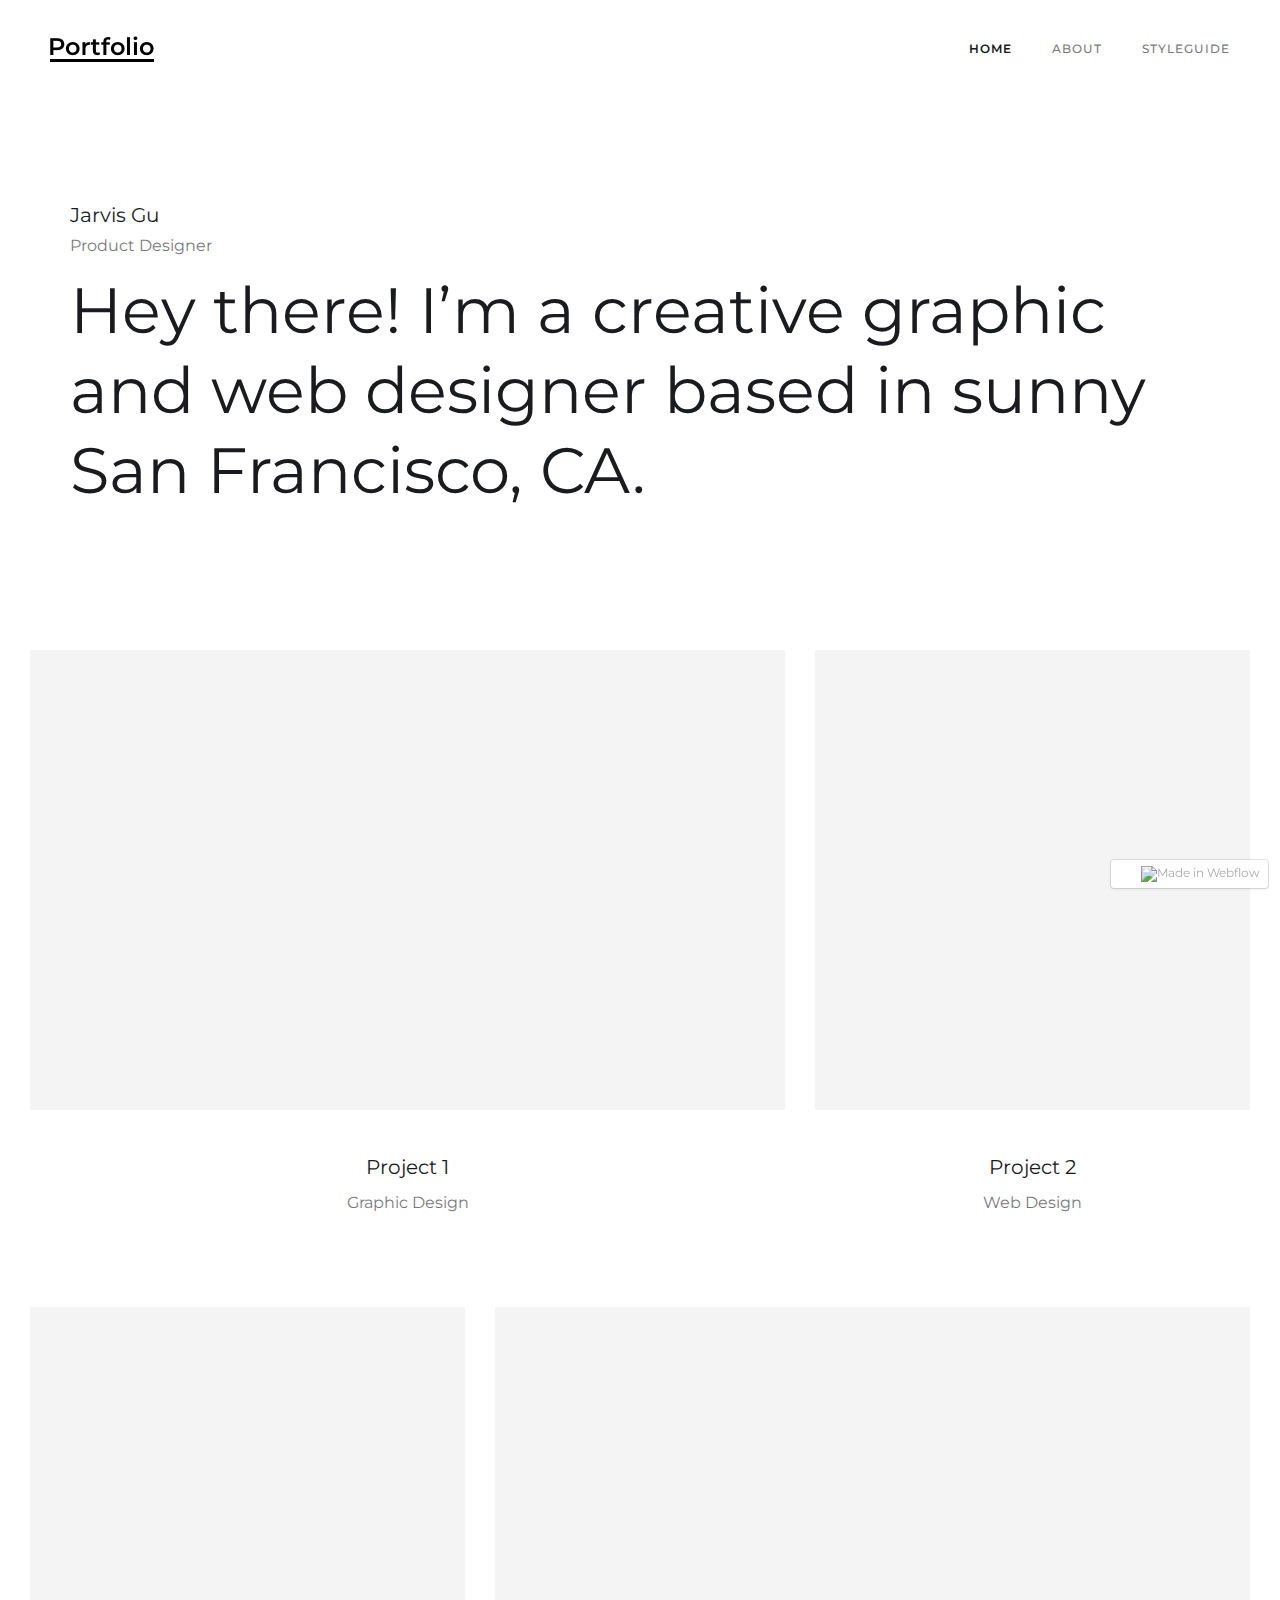
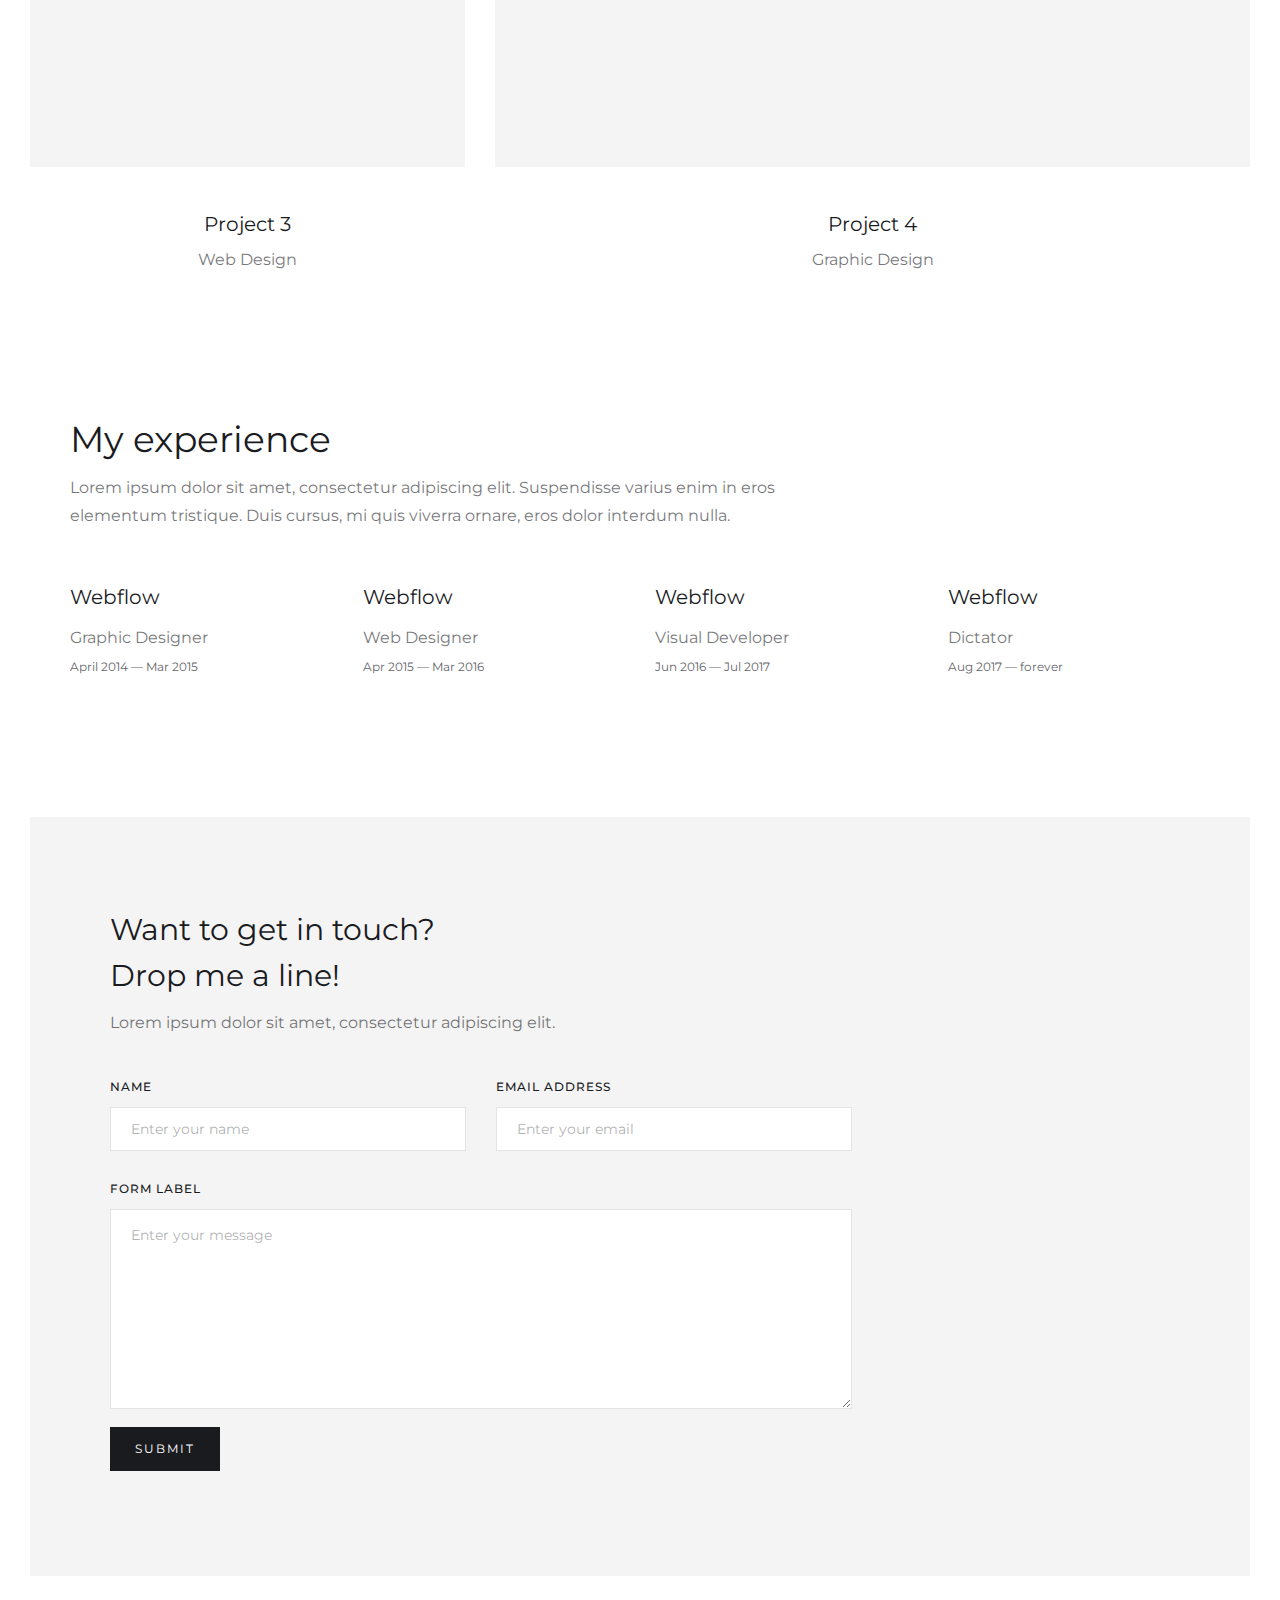
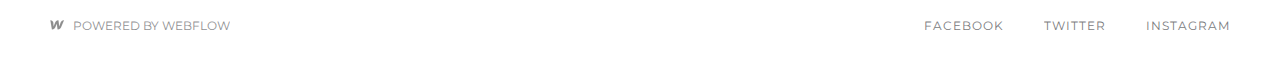
==== commit 410c11e6: "New Portfolio" ====
--- a/index.html
+++ b/index.html
@@ -1,465 +1,235 @@
-
 <!DOCTYPE html>
-<html lang="zh" dir="ltr" data-semplice="4.2.2">
+<!-- saved from url=(0030)https://jie-4d6bf7.webflow.io/ -->
+<html data-wf-domain="jie-4d6bf7.webflow.io" data-wf-page="5ea98aa0e1f8e9d4945cd989" data-wf-site="5ea98aa0effbba3da51259f1" data-wf-status="1" class="w-mod-js wf-montserrat-n1-active wf-montserrat-i1-active wf-montserrat-n2-active wf-montserrat-i2-active wf-montserrat-n3-active wf-montserrat-i3-active wf-montserrat-n4-active wf-montserrat-i4-active wf-montserrat-n5-active wf-montserrat-i5-active wf-montserrat-n6-active wf-montserrat-i6-active wf-montserrat-n7-active wf-montserrat-i7-active wf-montserrat-n8-active wf-montserrat-i8-active wf-montserrat-n9-active wf-montserrat-i9-active wf-active">
 <head>
-    <meta charset="UTF-8" />
-    <meta name="viewport" content="width=device-width, initial-scale=1.0, maximum-scale=1.0" />
-    <title>Gujie &#8211; Portfolio</title>
-    <link rel='dns-prefetch' href='//s.w.org' />
-    <script type="text/javascript">
-        window._wpemojiSettings = {"baseUrl":"https:\/\/s.w.org\/images\/core\/emoji\/2.4\/72x72\/","ext":".png","svgUrl":"https:\/\/s.w.org\/images\/core\/emoji\/2.4\/svg\/","svgExt":".svg","source":{"concatemoji":"http:\/\/kurtwinterdesign.com\/wp-includes\/js\/wp-emoji-release.min.js?ver=4.9.7"}};
-        !function(a,b,c){function d(a,b){var c=String.fromCharCode;l.clearRect(0,0,k.width,k.height),l.fillText(c.apply(this,a),0,0);var d=k.toDataURL();l.clearRect(0,0,k.width,k.height),l.fillText(c.apply(this,b),0,0);var e=k.toDataURL();return d===e}function e(a){var b;if(!l||!l.fillText)return!1;switch(l.textBaseline="top",l.font="600 32px Arial",a){case"flag":return!(b=d([55356,56826,55356,56819],[55356,56826,8203,55356,56819]))&&(b=d([55356,57332,56128,56423,56128,56418,56128,56421,56128,56430,56128,56423,56128,56447],[55356,57332,8203,56128,56423,8203,56128,56418,8203,56128,56421,8203,56128,56430,8203,56128,56423,8203,56128,56447]),!b);case"emoji":return b=d([55357,56692,8205,9792,65039],[55357,56692,8203,9792,65039]),!b}return!1}function f(a){var c=b.createElement("script");c.src=a,c.defer=c.type="text/javascript",b.getElementsByTagName("head")[0].appendChild(c)}var g,h,i,j,k=b.createElement("canvas"),l=k.getContext&&k.getContext("2d");for(j=Array("flag","emoji"),c.supports={everything:!0,everythingExceptFlag:!0},i=0;i<j.length;i++)c.supports[j[i]]=e(j[i]),c.supports.everything=c.supports.everything&&c.supports[j[i]],"flag"!==j[i]&&(c.supports.everythingExceptFlag=c.supports.everythingExceptFlag&&c.supports[j[i]]);c.supports.everythingExceptFlag=c.supports.everythingExceptFlag&&!c.supports.flag,c.DOMReady=!1,c.readyCallback=function(){c.DOMReady=!0},c.supports.everything||(h=function(){c.readyCallback()},b.addEventListener?(b.addEventListener("DOMContentLoaded",h,!1),a.addEventListener("load",h,!1)):(a.attachEvent("onload",h),b.attachEvent("onreadystatechange",function(){"complete"===b.readyState&&c.readyCallback()})),g=c.source||{},g.concatemoji?f(g.concatemoji):g.wpemoji&&g.twemoji&&(f(g.twemoji),f(g.wpemoji)))}(window,document,window._wpemojiSettings);
-    </script>
-    <style type="text/css">
-        img.wp-smiley,
-        img.emoji {
-            display: inline !important;
-            border: none !important;
-            box-shadow: none !important;
-            height: 1em !important;
-            width: 1em !important;
-            margin: 0 .07em !important;
-            vertical-align: -0.1em !important;
-            background: none !important;
-            padding: 0 !important;
-        }
-    </style>
-    <link rel='stylesheet' id='semplice-stylesheet-css'  href='wp-content/themes/semplice4/style.css' type='text/css' media='all' />
-    <link rel='stylesheet' id='semplice-frontend-stylesheet-css'  href='wp-content/themes/semplice4/assets/css/frontend.min.css' type='text/css' media='all' />
-    <link rel='stylesheet' id='mediaelement-css'  href='wp-includes/js/mediaelement/mediaelementplayer-legacy.min.css?ver=4.2.6-78496d1' type='text/css' media='all' />
-    <script type='text/javascript' src='wp-includes/js/jquery/jquery.js?ver=1.12.4'></script>
-    <script type='text/javascript' src='wp-includes/js/jquery/jquery-migrate.min.js?ver=1.4.1'></script>
-    <script type='text/javascript' src='wp-content/plugins/wp-google-analytics-events/js/ga-scroll-events.js?ver=2.5.1'></script>
-    <script type='text/javascript'>
-        var mejsL10n = {"language":"en","strings":{"mejs.install-flash":"You are using a browser that does not have Flash player enabled or installed. Please turn on your Flash player plugin or download the latest version from https:\/\/get.adobe.com\/flashplayer\/","mejs.fullscreen-off":"Turn off Fullscreen","mejs.fullscreen-on":"Go Fullscreen","mejs.download-video":"Download Video","mejs.fullscreen":"Fullscreen","mejs.time-jump-forward":["Jump forward 1 second","Jump forward %1 seconds"],"mejs.loop":"Toggle Loop","mejs.play":"Play","mejs.pause":"Pause","mejs.close":"Close","mejs.time-slider":"Time Slider","mejs.time-help-text":"Use Left\/Right Arrow keys to advance one second, Up\/Down arrows to advance ten seconds.","mejs.time-skip-back":["Skip back 1 second","Skip back %1 seconds"],"mejs.captions-subtitles":"Captions\/Subtitles","mejs.captions-chapters":"Chapters","mejs.none":"None","mejs.mute-toggle":"Mute Toggle","mejs.volume-help-text":"Use Up\/Down Arrow keys to increase or decrease volume.","mejs.unmute":"Unmute","mejs.mute":"Mute","mejs.volume-slider":"Volume Slider","mejs.video-player":"Video Player","mejs.audio-player":"Audio Player","mejs.ad-skip":"Skip ad","mejs.ad-skip-info":["Skip in 1 second","Skip in %1 seconds"],"mejs.source-chooser":"Source Chooser","mejs.stop":"Stop","mejs.speed-rate":"Speed Rate","mejs.live-broadcast":"Live Broadcast","mejs.afrikaans":"Afrikaans","mejs.albanian":"Albanian","mejs.arabic":"Arabic","mejs.belarusian":"Belarusian","mejs.bulgarian":"Bulgarian","mejs.catalan":"Catalan","mejs.chinese":"Chinese","mejs.chinese-simplified":"Chinese (Simplified)","mejs.chinese-traditional":"Chinese (Traditional)","mejs.croatian":"Croatian","mejs.czech":"Czech","mejs.danish":"Danish","mejs.dutch":"Dutch","mejs.english":"English","mejs.estonian":"Estonian","mejs.filipino":"Filipino","mejs.finnish":"Finnish","mejs.french":"French","mejs.galician":"Galician","mejs.german":"German","mejs.greek":"Greek","mejs.haitian-creole":"Haitian Creole","mejs.hebrew":"Hebrew","mejs.hindi":"Hindi","mejs.hungarian":"Hungarian","mejs.icelandic":"Icelandic","mejs.indonesian":"Indonesian","mejs.irish":"Irish","mejs.italian":"Italian","mejs.japanese":"Japanese","mejs.korean":"Korean","mejs.latvian":"Latvian","mejs.lithuanian":"Lithuanian","mejs.macedonian":"Macedonian","mejs.malay":"Malay","mejs.maltese":"Maltese","mejs.norwegian":"Norwegian","mejs.persian":"Persian","mejs.polish":"Polish","mejs.portuguese":"Portuguese","mejs.romanian":"Romanian","mejs.russian":"Russian","mejs.serbian":"Serbian","mejs.slovak":"Slovak","mejs.slovenian":"Slovenian","mejs.spanish":"Spanish","mejs.swahili":"Swahili","mejs.swedish":"Swedish","mejs.tagalog":"Tagalog","mejs.thai":"Thai","mejs.turkish":"Turkish","mejs.ukrainian":"Ukrainian","mejs.vietnamese":"Vietnamese","mejs.welsh":"Welsh","mejs.yiddish":"Yiddish"}};
-    </script>
-    <script type='text/javascript' src='http://kurtwinterdesign.com/wp-includes/js/mediaelement/mediaelement-and-player.min.js?ver=4.2.6-78496d1'></script>
-    <script type='text/javascript' src='http://kurtwinterdesign.com/wp-includes/js/mediaelement/mediaelement-migrate.min.js?ver=4.9.7'></script>
-    <script type='text/javascript'>
-        /* <![CDATA[ */
-        var _wpmejsSettings = {"pluginPath":"\/wp-includes\/js\/mediaelement\/","classPrefix":"mejs-","stretching":"responsive"};
-        /* ]]> */
-    </script>
-    <link rel='https://api.w.org/' href='http://kurtwinterdesign.com/wp-json/' />
-    <link rel="EditURI" type="application/rsd+xml" title="RSD" href="http://kurtwinterdesign.com/xmlrpc.php?rsd" />
-    <link rel="wlwmanifest" type="application/wlwmanifest+xml" href="http://kurtwinterdesign.com/wp-includes/wlwmanifest.xml" />
-    <meta name="generator" content="WordPress 4.9.7" />
-    <link rel="canonical" href="http://kurtwinterdesign.com/" />
-    <link rel='shortlink' href='http://kurtwinterdesign.com/' />
-    <link rel="alternate" type="application/json+oembed" href="http://kurtwinterdesign.com/wp-json/oembed/1.0/embed?url=http%3A%2F%2Fkurtwinterdesign.com%2F" />
-    <link rel="alternate" type="text/xml+oembed" href="http://kurtwinterdesign.com/wp-json/oembed/1.0/embed?url=http%3A%2F%2Fkurtwinterdesign.com%2F&#038;format=xml" />
-    <link href="https://fonts.googleapis.com/css?family=IBM+Plex+Mono:300,400" rel="stylesheet"><style type="text/css" id="semplice-webfonts-selfhosted">@font-face {
-    font-family: ‘Copernicus-Book’;
-    src: url('http://kurtwinterdesign.com/wp-content/uploads/2018/06/Copernicus-Book.eot');
-    src: url('http://kurtwinterdesign.com/wp-content/uploads/2018/06/Copernicus-Book.eot?#iefix') format('embedded-opentype'),
-    url('http://kurtwinterdesign.com/wp-content/uploads/2018/06/Copernicus-Book.woff2') format('woff2'),
-    url('http://kurtwinterdesign.com/wp-content/uploads/2018/06/Copernicus-Book.woff') format('woff'),
-}@font-face {
-    font-family: 'copernicus';
-    src: url('http://kurtwinterdesign.com/wp-content/uploads/2018/06/copernicus-book.eot');
-    src: url('http://kurtwinterdesign.com/wp-content/uploads/2018/06/copernicus-book.eot?#iefix') format('embedded-opentype'),
-    url('http://kurtwinterdesign.com/wp-content/uploads/2018/06/copernicus-book.woff2') format('woff2'),
-    url('http://kurtwinterdesign.com/wp-content/uploads/2018/06/copernicus-book.woff') format('woff')
-}@font-face {
-    font-family: 'Galano Grotesque';
-    src: url('http://kurtwinterdesign.com/wp-content/uploads/2018/06/galanogrotesque-regular-webfont.woff2') format('woff2'),
-    url('http://kurtwinterdesign.com/wp-content/uploads/2018/06/galanogrotesque-regular-webfont.woff') format('woff');
-    font-weight: normal;
-    font-style: normal;
-}</style><style type="text/css" id="semplice-webfonts-css">.font_d7zpiyeb9, [data-font="font_d7zpiyeb9"], [data-font="font_d7zpiyeb9"] li a, #content-holder h1, #content-holder h2, #content-holder h3 {font-family: "copernicus", sans-serif;font-weight: 400;font-style: normal;}.font_vjj7y66wa, [data-font="font_vjj7y66wa"], [data-font="font_vjj7y66wa"] li a {font-family: "IBM Plex Mono", serif;font-weight: 300;font-style: normal;}.font_720zm19nq, [data-font="font_720zm19nq"], [data-font="font_720zm19nq"] li a, #content-holder h4, #content-holder h5, #content-holder p, #content-holder li {font-family: "IBM Plex Mono", sans-serif;font-weight: 400;font-style: normal;}.font_sdpyohm6b, [data-font="font_sdpyohm6b"], [data-font="font_sdpyohm6b"] li a {font-family: "Galano Grotesque", sans-serif;font-weight: 400;font-style: normal;}</style>
-    <style type="text/css" id="semplice-custom-css">
-
-        #content-holder h1 { font-size: 1.7777777777777777rem;line-height: 2.3333333333333335rem;}#content-holder h2 { font-size: 1.3333333333333333rem;line-height: 1.8888888888888888rem;}#content-holder h3 { font-size: 1.1666666666666667rem;line-height: 1.7222222222222223rem;}#content-holder h4 { font-size: 0.6666666666666666rem;line-height: 1.2222222222222223rem;letter-spacing: 0.1111111111111111rem;}#content-holder h5 { font-size: 0.8888888888888888rem;}#content-holder p, #content-holder li { font-size: 0.8888888888888888rem;line-height: 1.5555555555556;}#content-holder .is-content p { margin-bottom: 1.5555555555556em; }@media screen and (min-width: 992px) and (max-width: 1169px) { #content-holder h1 { font-size: 1.64rem; line-height: 2.15rem; }#content-holder h2 { font-size: 1.23rem; line-height: 1.74rem; }#content-holder h3 { font-size: 1.12rem; line-height: 1.65rem; }#content-holder h4 { font-size: 0.64rem; line-height: 1.17rem; }#content-holder h5 { font-size: 0.89rem; line-height: 1.78rem; }#content-holder h6 { font-size: 1rem; line-height: 1.67rem; }}@media screen and (min-width: 768px) and (max-width: 991px) { #content-holder h1 { font-size: 1.53rem; line-height: 2.01rem; }#content-holder h2 { font-size: 1.17rem; line-height: 1.66rem; }#content-holder h3 { font-size: 1.07rem; line-height: 1.58rem; }#content-holder h4 { font-size: 0.61rem; line-height: 1.12rem; }#content-holder h5 { font-size: 0.89rem; line-height: 1.78rem; }#content-holder h6 { font-size: 1rem; line-height: 1.67rem; }}@media screen and (min-width: 544px) and (max-width: 767px) { #content-holder h1 { font-size: 1.46rem; line-height: 1.91rem; }#content-holder h2 { font-size: 1.12rem; line-height: 1.59rem; }#content-holder h3 { font-size: 1.05rem; line-height: 1.55rem; }#content-holder h4 { font-size: 0.6rem; line-height: 1.1rem; }#content-holder h5 { font-size: 0.89rem; line-height: 1.78rem; }#content-holder h6 { font-size: 1rem; line-height: 1.67rem; }}@media screen and (max-width: 543px) { #content-holder h1 { font-size: 1.39rem; line-height: 1.82rem; }#content-holder h2 { font-size: 1.07rem; line-height: 1.51rem; }#content-holder h3 { font-size: 1.03rem; line-height: 1.52rem; }#content-holder h4 { font-size: 0.59rem; line-height: 1.08rem; }#content-holder h5 { font-size: 0.89rem; line-height: 1.78rem; }#content-holder h6 { font-size: 1rem; line-height: 1.67rem; }}
-        p {
-            margin-bottom: 14px !important;
-        }
-
-        .ce-video .mejs-container {
-            background: transparent !important;
-            background-color: transparent !important;
-        }
-
-        h1,h2,h3,h4,h5,h6,p {
-            text-shadow: none !important;
-        }#nprogress .bar { background: #fd433e; }
-
-        .project-panel {
-            background: #f5f5f5;
-            padding: 2.7777777777777777rem 0rem;
-        }
-        .pp-thumbs {
-            margin-bottom: -1.6666666666666667rem;
-        }
-        #content-holder .panel-label, .projectpanel-preview .panel-label {
-            color: #000000;
-            font-size: 1.777777777777778rem;
-            text-transform: none;
-            padding-left: 0rem;
-            padding-bottom: 1.6666666666666667rem;
-            text-align: left;
-            line-height: 1;
-        }
-        .project-panel .pp-title {
-            padding: 0.7777777777777778rem 0rem 1.6666666666666667rem 0rem;
-        }
-        .project-panel .pp-title a {
-            color: #ffffff;
-            font-size: 0.8888888888888888rem;
-            text-transform: none;
-        }
-        .project-panel .pp-title span {
-            color: #bcbcbc;
-            font-size: 0.8888888888888888rem;
-            text-transform: none;
-        }
-
-    </style>
-
-    <style type="text/css" id="6-post-css">
-        .cover-transparent { background: rgba(0,0,0,0) !important; }#content-6 .sections { margin-top: 0px !important; }#content-6 .semplice-cover .show-more svg { fill: #444444; }#content-6 #cover-6 > .background-video {background-size: cover;background-position: top center;background-attachment: scroll;}#content-6 #column_ldsqcbhk1 {padding-top: 0rem;padding-bottom: NaNrem;}@media screen and (max-width: 543.9px) { #content-6 #column_ldsqcbhk1 {padding-top: 0rem;}}#content-6 #column_ldsqcbhk1 > .background-video {}#content-6 #content_msknbc0ij {padding-top: 0rem;margin-top: 0rem;padding-right: 1.6666666666666667rem;margin-right: 0rem;padding-left: 1.6666666666666667rem;}#content-6 #content_msknbc0ij .is-content {}@media screen and (min-width: 544px) and (max-width: 767.9px) { #content-6 #content_msknbc0ij {padding-right: 2.2222222222222223rem;margin-right: 0rem;padding-left: 2.2222222222222223rem;margin-left: 0rem;}#content-6 #content_msknbc0ij .is-content {}}@media screen and (max-width: 543.9px) { #content-6 #content_msknbc0ij {margin-top: 0rem;padding-right: 1.1111111111111112rem;padding-left: 1.1111111111111112rem;}#content-6 #content_msknbc0ij .is-content {}}#content-6 #column_in5k03fle {padding-top: 0rem;}#content-6 #content_8649zxery {padding-top: 0rem;}#content-6 #content_8649zxery .is-content {}#content-6 #content_9pvk6d3nv {padding-top: 0rem;margin-top: 0rem;padding-right: 0rem;margin-right: 0rem;padding-bottom: 0rem;margin-bottom: 0rem;}#content-6 #content_9pvk6d3nv .is-content {box-shadow: 0rem 0rem 0rem 0rem rgba(0,0,0,1);}#content-6 #column_wvfkgemdk {}#content-6 #column_0tt3dfz4d {padding-top: 0rem;padding-bottom: 0rem;}#content-6 #column_kw78jzzuk {padding-bottom: 2.7777777777777777rem;}#content-6 #column_hd892q02e {padding-top: 2.7777777777777777rem;padding-bottom: 2.7777777777777777rem;}#content-6 {background-color: #f1efee;}.back-to-top a svg { fill: tranparent; }#content-6 #content_9pvk6d3nv {transform: rotate(0deg);}
-        .nav_qogo3nolc { background-color: transparent;; }.nav_qogo3nolc { height: 5rem; }.is-frontend #content-6 .sections { margin-top: 5rem; }.nav_qogo3nolc { padding-top: 0rem; }.nav_qogo3nolc { padding-bottom: 0rem; }.nav_qogo3nolc .navbar-inner .navbar-left, .nav_qogo3nolc .navbar-inner .navbar-center { left: 3.3333333333333335rem; }.nav_qogo3nolc .container-fluid .navbar-inner .navbar-right { right: 3.3333333333333335rem; }.nav_qogo3nolc .container-fluid .hamburger a:after { padding-right: 1.1111111111111rem; }.nav_qogo3nolc .navbar-inner .logo { margin-top: 0rem; }.nav_qogo3nolc .logo img, .nav_qogo3nolc .logo svg { width: 2.7777777777777777rem; }.nav_qogo3nolc .navbar-inner .hamburger { align-items: center; }.nav_qogo3nolc .navbar-inner .hamburger a.menu-icon span { background-color: #000000; }.nav_qogo3nolc .navbar-inner .hamburger a.menu-icon { width: 24; }.nav_qogo3nolc .navbar-inner .hamburger a.menu-icon span { height: 2px; }.nav_qogo3nolc .navbar-inner .hamburger a.open-menu span::before { transform: translateY(-6px); }.nav_qogo3nolc .navbar-inner .hamburger a.open-menu span::after { transform: translateY(6px); }.nav_qogo3nolc .navbar-inner .hamburger a.open-menu:hover span::before { transform: translateY(-8px); }.nav_qogo3nolc .navbar-inner .hamburger a.open-menu:hover span::after { transform: translateY(8px); }.nav_qogo3nolc .navbar-inner .hamburger a.menu-icon { height: 14px; }.nav_qogo3nolc .navbar-inner .hamburger a.menu-icon span { margin-top: 7px; }.nav_qogo3nolc .navbar-inner .hamburger { display: flex; }.nav_qogo3nolc .navbar-inner nav ul li a span { font-size: 0.6666666666666666rem; }.nav_qogo3nolc .navbar-inner nav ul li a { padding-left: 0.83333333333333rem; }.nav_qogo3nolc .navbar-inner nav ul li a { padding-right: 0.83333333333333rem; }.nav_qogo3nolc .navbar-inner nav ul li a span { text-transform: uppercase; }.nav_qogo3nolc .navbar-inner nav ul li a span { letter-spacing: 0.1111111111111111rem; }#overlay-menu { background-color: rgba(245, 245, 245, 1); }#overlay-menu .overlay-menu-inner nav ul li a span { font-size: 1.5555555555555556rem; }#overlay-menu .overlay-menu-inner nav ul li a { padding-top: 0.66666666666667rem; }#overlay-menu .overlay-menu-inner nav ul li a { padding-bottom: 0.66666666666667rem; }#overlay-menu .overlay-menu-inner nav ul li a:hover span { color: #fd433e; }#overlay-menu .overlay-menu-inner nav ul li.current-menu-item a span { color: #fd433e; }#overlay-menu .overlay-menu-inner nav ul li.current_page_item a span { color: #fd433e; }[data-post-type="project"] #overlay-menu .overlay-menu-inner nav ul li.portfolio-grid a span, [data-post-type="post"] #overlay-menu .overlay-menu-inner nav ul li.blog-overview a span { color: #fd433e; }#overlay-menu nav ul li a:hover span { border-bottom-color: #444444; }#overlay-menu .overlay-menu-inner nav ul li.current-menu-item a span { border-bottom-color: #444444; }#overlay-menu .overlay-menu-inner nav ul li.current_page_item a span { border-bottom-color: #444444; }[data-post-type="project"] #overlay-menu .overlay-menu-inner nav ul li.portfolio-grid a span, [data-post-type="post"] #overlay-menu .overlay-menu-inner nav ul li.blog-overview a span { border-bottom-color: #444444; }@media screen and (min-width: 992px) and (max-width: 1169.9px) { .nav_qogo3nolc .navbar-inner .hamburger a.menu-icon { height: 14px; }.nav_qogo3nolc .navbar-inner .hamburger a.menu-icon span { margin-top: 7px; }}@media screen and (min-width: 768px) and (max-width: 991.9px) { .nav_qogo3nolc .navbar-inner .navbar-left, .nav_qogo3nolc .navbar-inner .navbar-center { left: 3.3333333333333335rem; }.nav_qogo3nolc .container-fluid .navbar-inner .navbar-right { right: 3.3333333333333335rem; }.nav_qogo3nolc .container-fluid .hamburger a:after { padding-right: 1.1111111111111rem; }.nav_qogo3nolc .navbar-inner .hamburger a.menu-icon { height: 14px; }.nav_qogo3nolc .navbar-inner .hamburger a.menu-icon span { margin-top: 7px; }}@media screen and (min-width: 544px) and (max-width: 767.9px) { .nav_qogo3nolc .navbar-inner .navbar-left, .nav_qogo3nolc .navbar-inner .navbar-center { left: 1.6666666666666667rem; }.nav_qogo3nolc .container-fluid .navbar-inner .navbar-right { right: 1.6666666666666667rem; }.nav_qogo3nolc .container-fluid .hamburger a:after { padding-right: 1.1111111111111rem; }.nav_qogo3nolc .navbar-inner .hamburger a.menu-icon { height: 14px; }.nav_qogo3nolc .navbar-inner .hamburger a.menu-icon span { margin-top: 7px; }}@media screen and (max-width: 543.9px) { .nav_qogo3nolc .navbar-inner .navbar-left, .nav_qogo3nolc .navbar-inner .navbar-center { left: 0.8333333333333334rem; }.nav_qogo3nolc .container-fluid .navbar-inner .navbar-right { right: 0.8333333333333334rem; }.nav_qogo3nolc .container-fluid .hamburger a:after { padding-right: 0.83333333333333rem; }.nav_qogo3nolc .navbar-inner .hamburger a.menu-icon { height: 14px; }.nav_qogo3nolc .navbar-inner .hamburger a.menu-icon span { margin-top: 7px; }}
-    </style>
-    <script>
-        if (typeof ga === 'undefined') {
-            (function(i,s,o,g,r,a,m){i['GoogleAnalyticsObject']=r;i[r]=i[r]||function(){
-                (i[r].q=i[r].q||[]).push(arguments)},i[r].l=1*new Date();a=s.createElement(o),
-                m=s.getElementsByTagName(o)[0];a.async=1;a.src=g;m.parentNode.insertBefore(a,m)
-            })(window,document,'script','https://www.google-analytics.com/analytics.js','ga');
-
-            ga('create','UA-25073412-3', 'kurtwinterdesign.com');                  ga('send', 'pageview');
-        }
-    </script> 		<style>html{margin-top:0px!important;}#wpadminbar{top:auto!important;bottom:0;}}</style>
-    <!-- Global site tag (gtag.js) - Google Analytics -->
-    <script async src="https://www.googletagmanager.com/gtag/js?id=UA-25073412-3"></script>
-    <script>
-        window.dataLayer = window.dataLayer || [];
-        function gtag(){dataLayer.push(arguments);}
-        gtag('js', new Date());
-
-        gtag('config', 'UA-25073412-3');
-    </script><link rel="shortcut icon" type="image/png" href="http://kurtwinterdesign.com/wp-content/uploads/2018/07/K-Logo.png" sizes="32x32">	</head>
-<body class="home page-template-default page page-id-6 is-frontend dynamic-mode mejs-semplice-ui" data-post-type="page">
-<div id="content-holder" data-active-post="6">
-
-    <header class="nav_qogo3nolc semplice-navbar active-navbar sticky-nav  menu-type-hamburger cover-transparent" data-cover-transparent="enabled" data-bg-overlay-visibility="visible">
-        <div class="container-fluid" data-nav="logo-left-menu-right">
-            <div class="navbar-inner menu-type-hamburger" data-xl-width="12" data-navbar-type="container-fluid">
-                <div class="logo navbar-left"><a href="http://baidu.com" title="Gujie Design"><img src="images/logo.jpg" alt="logo"></a></div>
-                <div class="hamburger navbar-right semplice-menu"><a class="open-menu menu-icon"><span></span></a></div>
-            </div>
-        </div>
-    </header>
-
-    <div id="overlay-menu">
-        <div class="overlay-menu-inner" data-xl-width="12">
-            <nav class="overlay-nav" data-justify="center" data-align="align-middle" data-font="font_d7zpiyeb9">
-                <ul class="container"><li class="menu-item menu-item-type-post_type menu-item-object-project menu-item-204"><a href="http://kurtwinterdesign.com/project/debenhams-app"><span>关于我</span></a></li>
-                    <li class="menu-item menu-item-type-post_type menu-item-object-project menu-item-203"><a href=""><span>我的经历</span></a></li>
-                    <li class="menu-item menu-item-type-post_type menu-item-object-project menu-item-202"><a href=""><span>学术研究</span></a></li>
-                    <li class="menu-item menu-item-type-post_type menu-item-object-page menu-item-160"><a href=""><span>我的信息</span></a></li>
-                </ul>
-            </nav>
-        </div>
-    </div>
-
-
-    <div id="content-6" class="content-container active-content ">
-        <div class="sections">
-
-            <section id="cover-6" class="semplice-cover" data-height="fullscreen" data-column-mode-sm="single" data-column-mode-xs="single" data-layout="fluid" data-gutter="no" data-valign="center" data-cover="visible" >
-                <a class="show-more show-more-hidden semplice-event" data-event-type="helper" data-event="scrollToContent">
-                    <svg version="1.1" id="Ebene_2_1_" xmlns="http://www.w3.org/2000/svg" xmlns:xlink="http://www.w3.org/1999/xlink" x="0px" y="0px"
-	 width="53px" height="20px" viewBox="0 0 53 20" enable-background="new 0 0 53 20" xml:space="preserve">
-<g>
-	<polygon points="26.5,17.688 9.114,3.779 10.303,2.312 26.5,15.269 42.697,2.313 43.886,3.779 	"/>
-</g>
-</svg>
-                </a>
-                <div class="background-video">
-                    <video data-autoplay data-object-fit="cover" src="http://kurtwinterdesign.com/wp-content/uploads/2018/06/Home-bg-AE.mp4" autoplay muted loop>
-                        <source src="http://www.prophet.dev/wordpress/video.mp4" type="video/mp4">
-                        <p>If you are reading this, it is because your browser does not support the HTML5 video element.</p>
-                    </video>
-                </div>
-
-                <div class="container">
-                    <div id="row_km8d2nuro" class="row"><div id="column_ldsqcbhk1" class="column spacer-column" data-xl-width="12" ><div class="background-video"></div>
-                        <div class="content-wrapper">
-
-                        </div>
-                    </div></div><div id="row_14kjc117y" class="row"><div id="column_uafrhrsgz" class="column spacer-column" data-xl-width="2" data-lg-width="2" data-md-width="2" >
-                    <div class="content-wrapper">
-
-                    </div>
-                </div><div id="column_idolbasr3" class="column" data-xl-width="8" data-lg-width="8" data-md-width="8" >
-                    <div class="content-wrapper">
-
-                        <div id="content_msknbc0ij" class="column-content" data-module="paragraph">
-                            <div class="is-content has-lg has-md has-sm has-xs"><div data-content-for="xl">
-                                <p style="font-size: 1.88889rem; line-height: 2.77778rem; text-align: center;" data-mce-style="font-size: 1.88889rem; line-height: 2.77778rem; text-align: center;">
-                                    <span class="font_d7zpiyeb9" style="color: rgb(68, 68, 68);" data-mce-style="color: #444444;">Hi, I'm Gujie, a passionate interface and experience designer from China  </span></p>
-                               <!-- <p style="font-size: 0.666667rem; line-height: 3.33333rem; text-align: center;" data-mce-style="font-size: 0.666667rem; line-height: 3.33333rem; text-align: center;"><span style="color: rgb(253, 67, 62);" data-mce-style="color: #fd433e;">39.9526° N, 75.1652° W</span></p></div><div data-content-for="lg">
-                                <p style="font-size: 1.88889rem; line-height: 2.77778rem; text-align: center;" data-mce-style="font-size: 1.88889rem; line-height: 2.77778rem; text-align: center;"><span class="font_d7zpiyeb9" style="color: rgb(68, 68, 68);" data-mce-style="color: #444444;">Hi, I'm Kurt, a passionate interface and experience designer from Melbourne, Australia now living in Philadelphia, Pennsylvania</span></p>
-                                <p style="font-size: 0.666667rem; line-height: 3.33333rem; text-align: center;" data-mce-style="font-size: 0.666667rem; line-height: 3.33333rem; text-align: center;"><span style="color: rgb(253, 67, 62);" data-mce-style="color: #fd433e;">39.9526° N, 75.1652° W</span></p></div><div data-content-for="md">
-                                <p style="font-size: 1.66667rem; text-align: center;" data-mce-style="font-size: 1.66667rem; text-align: center;"><span class="font_d7zpiyeb9">Hi, I'm Kurt, a passionate interface and experience designer from Melbourne, Australia now living in Philadelphia, Pennsylvania</span></p></div><div data-content-for="sm">
-                                <p style="font-size: 1.66667rem; text-align: center;" data-mce-style="font-size: 1.66667rem; text-align: center;"><span class="font_d7zpiyeb9">Hi, I'm Kurt, a passionate interface and experience designer from Melbourne, Australia now living in Philadelphia, Pennsylvania</span></p>
-                                <p style="font-size: 0.666667rem; text-align: center; line-height: 3.33333rem;" data-mce-style="font-size: 0.666667rem; text-align: center; line-height: 3.33333rem;"><span class="font_720zm19nq" style="color: rgb(253, 67, 62);" data-mce-style="color: #fd433e;">39.9526° N, 75.1652° W</span></p></div>
-                                <div data-content-for="xs"><p style="font-size: 1.33333rem; line-height: 2rem; text-align: center;" data-mce-style="font-size: 1.33333rem; line-height: 2rem; text-align: center;"><span class="font_d7zpiyeb9">Hi, I'm Kurt, a passionate interface and experience designer from Melbourne, Australia now living in Philadelphia, Pennsylvania</span></p> -->
-                                <p style="font-size: 0.666667rem; line-height: 3.33333rem; text-align: center;" data-mce-style="font-size: 0.666667rem; line-height: 3.33333rem; text-align: center;">
-                                    <span style="color: rgb(253, 67, 62);" data-mce-style="color: #fd433e;" class="font_720zm19nq">39.9526° N, 75.1652° W</span></p></div></div>
-                        </div>
-
-                    </div>
-                </div><div id="column_in5k03fle" class="column" data-xl-width="1" data-lg-width="1" data-md-width="1" >
-                    <div class="content-wrapper">
-
-                        <div id="content_8649zxery" class="column-content" data-module="image">
-                            <div class="ce-image" data-align="left">
-                                <img class="is-content"  src="http://kurtwinterdesign.com/wp-content/uploads/2018/06/Spacer.png" width="352" height="1180" alt="Spacer" caption="" data-width="original" data-scaling="no">
-                            </div>
-                        </div>
-
-                        <div id="content_9pvk6d3nv" class="column-content" data-module="image">
-                            <div class="ce-image" data-align="center">
-                                <a href="gujiekow@gmail.com" target="_blank">
-                                <img class="is-content"  src="http://kurtwinterdesign.com/wp-content/uploads/2018/07/K-badge.svg" alt="K-badge" caption="" data-width="original" data-scaling="no">
-                            </a>
-                            </div>
-                        </div>
-
-                    </div>
-                </div><div id="column_wvfkgemdk" class="column spacer-column" data-xl-width="1" data-lg-width="1" data-md-width="1" >
-                    <div class="content-wrapper">
-
-                    </div>
-                </div></div><div id="row_qh3sdj3rq" class="row"><div id="column_0tt3dfz4d" class="column spacer-column" data-xl-width="12" >
-                    <div class="content-wrapper">
-
-                    </div>
-                </div></div>
-                </div>
-            </section>
-
-            <section id="section_m9ppd0guz" class="content-block" data-column-mode-sm="single" data-column-mode-xs="single" >
-
-                <div class="container">
-                    <div id="row_4gu391kv9" class="row"><div id="column_kw78jzzuk" class="column spacer-column" data-xl-width="12" >
-                        <div class="content-wrapper">
-
-                        </div>
-                    </div></div>
-                </div>
-            </section>
-
-            <section id="section_ima676ra0" class="content-block" data-column-mode-sm="single" data-column-mode-xs="single" >
-
-                <div class="container">
-                    <div id="row_yy3nf4nby" class="row"><div id="column_8j8cqsyiu" class="column" data-xl-width="12" >
-                        <div class="content-wrapper">
-
-                            <div id="content_og45t2ds6" class="column-content" data-module="portfoliogrid">
-
-                                <div id="masonry-content_og45t2ds6" class="masonry">
-                                    <div class="masonry-item-width"></div>
-                                    <div id="project-8" class="masonry-item thumb masonry-content_og45t2ds6-item below-left" data-xl-width="12" data-sm-width="6" data-xs-width="12">
-                                        <a href="http://kurtwinterdesign.com/project/debenhams-app">
-                                        <div class="thumb-inner">
-
-                                            <div class="thumb-hover">
-                                                <div class="thumb-hover-meta top-right hide-both move-bottom">
-                                                    <p>
-                                                        <span class="title" data-font="font_d7zpiyeb9">PPPP1</span><br />
-                                                        <span class="category" data-font="font_d7zpiyeb9">App design</span>
-                                                    </p>
-                                                </div>
-                                            </div>
-
-
-                                            <img src="images/Pro 1.jpg" width="2880" height="1252">
-                                        </div></a><a class="pg-title-link font_d7zpiyeb9" href="http://kurtwinterdesign.com/project/debenhams-app" title="Debenhams">
-                                        <div class="post-title">项目 1<span class="font_d7zpiyeb9">New design</span></div>
-                                    </a></div><div id="project-93" class="masonry-item thumb masonry-content_og45t2ds6-item below-left" data-xl-width="6" data-sm-width="6" data-xs-width="12"><a href="http://kurtwinterdesign.com/project/snooze">
-                                    <div class="thumb-inner">
-
-                                        <div class="thumb-hover">
-                                            <div class="thumb-hover-meta top-right hide-both move-bottom">
-                                                <p>
-                                                    <span class="title" data-font="font_d7zpiyeb9">Snooze</span><br />
-                                                    <span class="category" data-font="font_d7zpiyeb9">Website re-design</span>
-                                                </p>
-                                            </div>
-                                        </div>
-
-
-                                        <img src="images/Pro 2.jpg" width="1156" height="1028">
-                                    </div></a><a class="pg-title-link font_d7zpiyeb9" href="http://kurtwinterdesign.com/project/snooze" title="Snooze">
-                                    <div class="post-title">Snooze<span class="font_d7zpiyeb9">Website re-design</span></div>
-                                </a></div><div id="project-106" class="masonry-item thumb masonry-content_og45t2ds6-item below-left" data-xl-width="6" data-sm-width="6" data-xs-width="12"><a href="http://kurtwinterdesign.com/project/the-academy-brand">
-                                    <div class="thumb-inner">
-
-                                        <div class="thumb-hover">
-                                            <div class="thumb-hover-meta top-right hide-both move-bottom">
-                                                <p>
-                                                    <span class="title" data-font="font_d7zpiyeb9">The Academy Brand</span><br />
-                                                    <span class="category" data-font="font_d7zpiyeb9">Website re-design</span>
-                                                </p>
-                                            </div>
-                                        </div>
-
-
-                                        <img src="images/Pro 3.jpg" width="1156" height="1028">
-                                    </div></a><a class="pg-title-link font_d7zpiyeb9" href="http://kurtwinterdesign.com/project/the-academy-brand" title="The Academy Brand">
-                                    <div class="post-title">The Academy Brand<span class="font_d7zpiyeb9">Website re-design</span></div>
-                                </a></div>
-                                </div>
-
-                                <script type="text/javascript">
-                                    (function ($) {
-                                        $(document).ready(function () {
-                                            // delete old css if there
-                                            $("#content_og45t2ds6-style").remove();
-                                            // add css to head
-                                            $("head").append('<style id="content_og45t2ds6-style" type="text/css">#masonry-content_og45t2ds6{ margin: auto -25px !important; } .masonry-content_og45t2ds6-item { margin: 0px; padding-left: 25px; padding-right: 25px; padding-bottom: 50px; }#content-holder .thumb .thumb-inner .thumb-hover {background-color: rgba(0, 0, 0, 0.2);background-size: cover;}.is-frontend #content-holder .thumb .thumb-inner { transition: box-shadow 0.4s ease; }.is-frontend #content-holder .thumb .thumb-inner:hover { box-shadow: 0rem 0.6666666666666666rem 1.3333333333333333rem 0rem rgba(0,0,0,0.2); }.is-frontend #content-holder .thumb .thumb-inner img { transition: all 0.4s ease; }.is-frontend #content-holder .thumb .thumb-inner:hover img { transform: scale(1.05); }#content-holder .thumb .thumb-hover-meta { padding: 2.22rem; }#content-holder .thumb .thumb-hover-meta .title { color: #ffffff; font-size: 1.33rem; text-transform: none; }#content-holder .thumb .thumb-hover-meta .category { color: #999999; font-size: 0.6666666666666666rem; text-transform: none; }#content-holder #project-8 .thumb-inner .thumb-hover {background-image: none;background-color: rgba(220, 187, 187, 0.1);}#content-holder #project-8 .thumb-hover-meta { padding: 2.2222222222222223rem; }#content-holder #project-8 .thumb-hover-meta .title { color: #ffffff; font-size: 1.3333333333333333rem; text-transform: none; }#content-holder #project-8 .thumb-hover-meta .category { color: #f6e7e5; font-size: 1.3333333333333333rem; text-transform: none; }#content-holder #project-93 .thumb-inner .thumb-hover {background-image: none;background-color: rgba(188, 199, 206, 0.1);}#content-holder #project-93 .thumb-hover-meta { padding: 2.22rem; }#content-holder #project-93 .thumb-hover-meta .title { color: #ffffff; font-size: 1.33rem; text-transform: none; }#content-holder #project-93 .thumb-hover-meta .category { color: #e1d7d7; font-size: 1.3333333333333333rem; text-transform: none; }#content-holder #project-106 .thumb-inner .thumb-hover {background-image: none;background-color: rgba(170, 174, 177, 0.1);}#content-holder #project-106 .thumb-hover-meta { padding: 2.22rem; }#content-holder #project-106 .thumb-hover-meta .title { color: #ffffff; font-size: 1.3333333333333333rem; text-transform: none; }#content-holder #project-106 .thumb-hover-meta .category { color: #cecece; font-size: 1.3333333333333333rem; text-transform: none; }#content-holder #content_og45t2ds6 .thumb .post-title { padding-top: 1rem; } #content_og45t2ds6 .thumb .post-title, #content_og45t2ds6 .thumb .post-title a { color: #000000; font-size: 1rem; text-transform: none; } #content_og45t2ds6 .thumb .post-title span, #content_og45t2ds6 .thumb .post-title a span { color: #999999; font-size: 1rem; text-transform: none; padding-top: 0.4444444444444444rem; }</style>');
-                                            // define container
-                                            var $container = $("#masonry-content_og45t2ds6");
-                                            // make jquery object out of items
-                                            var $items = $(".masonry-content_og45t2ds6-item");
-
-                                            // fire masmonry
-                                            $container.masonry({
-                                                itemSelector: ".masonry-content_og45t2ds6-item",
-                                                columnWidth: ".masonry-item-width",
-                                                transitionDuration: 0,
-                                                isResizable: true,
-                                                percentPosition: true,
-                                            });
-
-                                            // show images
-                                            showImages($container, $items);
-
-                                            // load images and reveal if loaded
-                                            function showImages($container, $items) {
-                                                // get masonry
-                                                var msnry = $container.data("masonry");
-                                                // get item selector
-                                                var itemSelector = msnry.options.itemSelector;
-                                                // append items to masonry container
-                                                //$container.append($items);
-                                                $items.imagesLoaded().progress(function(imgLoad, image) {
-                                                    // get item
-                                                    var $item = $(image.img).parents(itemSelector);
-                                                    // fade in item
-                                                    // layout
-                                                    msnry.layout();
-                                                    // fade in item
-                                                    $item.css("opacity", 1);
-                                                });
-                                            }
-                                        });
-                                    })(jQuery);
-                                </script>
-
-                            </div>
-
-                        </div>
-                    </div></div>
-                </div>
-            </section>
-
-            <section id="section_65qiarazy" class="content-block" data-column-mode-sm="single" data-column-mode-xs="single" >
-
-                <div class="container">
-                    <div id="row_dpn6yqf8q" class="row"><div id="column_hd892q02e" class="column spacer-column" data-xl-width="12" >
-                        <div class="content-wrapper">
-
-                        </div>
-                    </div></div>
-                </div>
-            </section>
-
-        </div>
-    </div>
+    <meta http-equiv="Content-Type" content="text/html; charset=UTF-8">
+    <title>Portfolio - Webflow HTML website template</title>
+    <meta content="Portfolio - Webflow HTML website template" property="og:title">
+    <meta content="https://uploads-ssl.webflow.com/5c6e6f46bf98b2013cf621c5/5cdbf62c56d6dd3315e2b16b_Portfolio%20SEO.jpg" property="og:image">
+    <meta content="width=device-width, initial-scale=1" name="viewport"><meta content="Webflow" name="generator">
+    <link href="./Portfolio/jie-4d6bf7.webflow.e4529dca3.css" rel="stylesheet" type="text/css">
+    <script src="./Portfolio/webfont.js" type="text/javascript"></script>
+    <link rel="stylesheet" href="./Portfolio/css" media="all">
+    <script type="text/javascript">WebFont.load({  google: {    families: ["Montserrat:100,100italic,200,200italic,300,300italic,400,400italic,500,500italic,600,600italic,700,700italic,800,800italic,900,900italic"]  }});</script>
+    <!--[if lt IE 9]><script src="https://cdnjs.cloudflare.com/ajax/libs/html5shiv/3.7.3/html5shiv.min.js" type="text/javascript"></script>
+    <![endif]-->
+    <script type="text/javascript">!function(o,c){var n=c.documentElement,t=" w-mod-";n.className+=t+"js",("ontouchstart"in o||o.DocumentTouch&&c instanceof DocumentTouch)&&(n.className+=t+"touch")}(window,document);</script>
+    <link href="https://uploads-ssl.webflow.com/img/favicon.ico" rel="shortcut icon" type="image/x-icon">
+    <link href="https://uploads-ssl.webflow.com/img/webclip.png" rel="apple-touch-icon">
+    <style type="text/css">/* Copyright 2014-present Evernote Corporation. All rights reserved. */
+@keyframes caretBlink {
+    from { opacity: 1.0; }
+    to { opacity: 0.0; }
+}
+
+@keyframes rotateSpinner {
+    from {
+        transform:rotate(0deg);
+    }
+    to {
+        transform:rotate(360deg);
+    }
+}
+
+#text-tool-caret {
+    animation-name: caretBlink;  
+    animation-iteration-count: infinite;  
+    animation-timing-function: cubic-bezier(1.0,0,0,1.0);
+    animation-duration: 1s; 
+}
+
+#en-markup-loading-spinner {
+    position: absolute;
+    top: calc(50% - 16px);
+    left: calc(50% - 16px);
+    width: 32px;
+    height: 32px;
+}
+
+#en-markup-loading-spinner img {
+    position: relative;
+    top: 0px;
+    left: 0px;
+    animation-name: rotateSpinner;
+    animation-duration: 0.6s;
+    animation-iteration-count: infinite;
+    animation-timing-function: linear;
+}
+</style><style type="text/css">/* Copyright 2014-present Evernote Corporation. All rights reserved. */
+.skitchToastBoxContainer {
+    position: absolute;
+    width: 100%;
+    text-align: center;
+    top: 30px;
+    -webkit-user-select: none;
+    -moz-user-select: none;
+    pointer-events: none;
+}
+
+.skitchToastBox {
+    width: 200px;
+    height: 16px;
+    padding: 12px;
+    background-color: rgba(47, 55, 61, 0.95);
+    border-radius: 4px;
+    color: white;
+    cursor: default;
+    font-size: 10pt;
+    text-shadow: 1px 1px 2px rgba(0, 0, 0, 0.32);
+    font-family: 'Soleil', Helvetica, Arial, sans-serif;
+    border: 2px rgba(255, 255, 255, 0.38) solid;
+}
+
+.lang-zh-cn .skitchToastBox {
+    font-family: '微软雅黑', 'Microsoft YaHei', SimSun,
+        '&#x30E1;&#x30A4;&#x30EA;&#x30AA;', Meiryo, 'MS PGothic', 'Soleil',
+        Helvetica, Arial, sans-serif;
+}
+
+.lang-ja-jp .skitchToastBox {
+    font-family: '&#x30E1;&#x30A4;&#x30EA;&#x30AA;', Meiryo, 'MS PGothic',
+        '微软雅黑', 'Microsoft YaHei', SimSun, 'Soleil', Helvetica, Arial,
+        sans-serif;
+}
+
+.skitchToast {
+    padding-left: 20px;
+    padding-right: 20px;
+    display: inline-block;
+    height: 10px;
+    color: #f1f5f8;
+    text-align: center;
+}
+
+.skitchVisible {
+    /* Don't remove this class it's a hack used by the Evernote Clipper */
+}
+</style><style type="text/css">/* Copyright 2014-present Evernote Corporation. All rights reserved. */
+
+@font-face {
+	font-family: 'Soleil';
+	src: url([data-uri]);
+	font-weight: normal;
+	font-style: normal;
+}
+</style><style type="text/css">/* Copyright 2019-present Evernote Corporation. All rights reserved. */
+
+#en-markup-disabled {
+    position: fixed;
+    z-index: 9999;
+    width: 100%;
+    height: 100%;
+    top: 0px;
+    left: 0px;
+    cursor: default;
+    -webkit-user-select: none;
+}
+
+#en-markup-alert-container {
+    position: absolute;
+    z-index: 9999;
+    width: 450px;
+    left: calc(50% - 225px);
+    top: calc(50% - 85px);
+    background-color: white;
+    box-shadow: 0 2px 7px 1px rgba(0,0,0,0.35);
+    -webkit-user-select: none;
+}
+
+#en-markup-alert-container .cell-1 {
+    position: relative;
+    height: 110px;
+    width: 105px;
+    float: left;
+    text-align: center;
+    background-image: url([data-uri]);
+    background-position: 65% 50%;
+    background-repeat: no-repeat;
+}
+
+#en-markup-alert-container .cell-2 {
+    position: relative;
+    float: left;
+    width: 345px;
+    margin-top: 29px;
+    margin-bottom: 20px;
+}
+
+#en-markup-alert-container .cell-2 .cell-2-title {
+    margin-bottom: 5px;
+    padding-right: 30px;
+    font-size: 12pt;
+    font-family: Tahoma, Arial;
+}
+
+#en-markup-alert-container .cell-2 .cell-2-message {
+    padding-right: 30px;
+    font-size: 9.5pt;
+    font-family: Tahoma, Arial;
+}
+
+#en-markup-alert-container .cell-3 {
+    position: relative;
+    width: 450px;
+    height: 60px;
+    float: left;
+    background-color: rgb(240,240,240);
+}
+
+#en-markup-alert-container .cell-3 button {
+    position: absolute;
+    top: 12px;
+    right: 15px;
+    width: 110px;
+    height: 36px;
+}
+
+#en-markup-alert-container .cell-3 button.alt-button {
+    position: absolute;
+    top: 12px;
+    right: 140px;
+    width: 110px;
+    height: 36px;
+}
+</style></head>
+<body>
+<div data-collapse="medium" data-animation="default" data-duration="400" class="navigation w-nav">
+    <div class="navigation-items"><a href="https://jie-4d6bf7.webflow.io/" aria-current="page" class="logo-link w-nav-brand w--current">
+        <img src="./Portfolio/5ea98aa0e1f8e9fefc5cd99d_portfolio-logo@2x.png" width="104" alt="" class="logo-image"></a>
+        <div class="navigation-wrap"><nav role="navigation" class="navigation-items w-nav-menu"><a href="https://jie-4d6bf7.webflow.io/" aria-current="page" class="navigation-item w-nav-link w--current">Home</a><a href="https://jie-4d6bf7.webflow.io/about" class="navigation-item w-nav-link">About</a><a href="https://jie-4d6bf7.webflow.io/styleguide" class="navigation-item w-nav-link">Styleguide</a></nav>
+            <div class="menu-button w-nav-button"><img src="./Portfolio/5ea98aa0e1f8e90d875cd99c_menu-icon.png" width="22" alt="" class="menu-icon"></div></div></div><div class="w-nav-overlay" data-wf-ignore=""></div></div>
+<div class="section">
+    <div class="container">
+        <div class="intro-wrap">
+            <div class="name-text">Jarvis Gu</div>
+            <div class="paragraph-light">Product Designer</div>
+    <h1 class="heading-jumbo">Hey there! I’m a creative graphic and web designer based in sunny San Francisco, CA. </h1>
 </div>
-<div class="pswp" tabindex="-1" role="dialog" aria-hidden="true">
-    <div class="pswp__bg"></div>
-    <div class="pswp__scroll-wrap">
-        <div class="pswp__container">
-            <div class="pswp__item"></div>
-            <div class="pswp__item"></div>
-            <div class="pswp__item"></div>
-        </div>
-        <div class="pswp__ui pswp__ui--hidden">
-            <div class="pswp__top-bar">
-                <div class="pswp__counter"></div>
-                <button class="pswp__button pswp__button--close" title="Close (Esc)"></button>
-                <button class="pswp__button pswp__button--share" title="Share"></button>
-                <button class="pswp__button pswp__button--fs" title="Toggle fullscreen"></button>
-                <button class="pswp__button pswp__button--zoom" title="Zoom in/out"></button>
-                <div class="pswp__preloader">
-                    <div class="pswp__preloader__icn">
-                        <div class="pswp__preloader__cut">
-                            <div class="pswp__preloader__donut"></div>
-                        </div>
-                    </div>
-                </div>
-            </div>
-            <div class="pswp__share-modal pswp__share-modal--hidden pswp__single-tap">
-                <div class="pswp__share-tooltip"></div>
-            </div>
-            <button class="pswp__button pswp__button--arrow--left" title="Previous (arrow left)">
-            </button>
-            <button class="pswp__button pswp__button--arrow--right" title="Next (arrow right)">
-            </button>
-            <div class="pswp__caption">
-                <div class="pswp__caption__center"></div>
-            </div>
-        </div>
-    </div>
-</div>	<div class="back-to-top">
-    <a class="semplice-event" data-event-type="helper" data-event="scrollToTop"><svg version="1.1" id="Ebene_1" xmlns="http://www.w3.org/2000/svg" xmlns:xlink="http://www.w3.org/1999/xlink" x="0px" y="0px"
-	 width="53px" height="20px" viewBox="0 0 53 20" enable-background="new 0 0 53 20" xml:space="preserve">
-<g id="Ebene_3">
-</g>
-<g>
-	<polygon points="43.886,16.221 42.697,17.687 26.5,4.731 10.303,17.688 9.114,16.221 26.5,2.312 	"/>
-</g>
-</svg>
-    </a>
 </div>
-<script type='text/javascript'>
-    /* <![CDATA[ */
-    var semplice = {"default_api_url":"http:\/\/kurtwinterdesign.com\/wp-json","semplice_api_url":"http:\/\/kurtwinterdesign.com\/wp-json\/semplice\/v1\/frontend","template_dir":"http:\/\/kurtwinterdesign.com\/wp-content\/themes\/semplice4","category_base":"\/category\/","tag_base":"\/tag\/","nonce":"69b34d9ec0","frontend_mode":"dynamic","static_transitions":"disabled","site_name":"Kurt Winter Design","base_url":"http:\/\/kurtwinterdesign.com","frontpage_id":"6","blog_home":"http:\/\/kurtwinterdesign.com","blog_navbar":"","sr_status":"disabled","blog_sr_status":"enabled","is_preview":"","password_form":"\n<div class=\"post-password-form\">\n\t<div class=\"inner\">\n\t\t<form action=\"http:\/\/kurtwinterdesign.com\/wp-login.php?action=postpass\" method=\"post\">\n\t\t\t<div class=\"password-lock\"><svg xmlns=\"http:\/\/www.w3.org\/2000\/svg\" width=\"35\" height=\"52\" viewBox=\"0 0 35 52\">\r\n  <path id=\"Form_1\" data-name=\"Form 1\" d=\"M31.3,25.028H27.056a0.755,0.755,0,0,1-.752-0.757V14.654a8.8,8.8,0,1,0-17.608,0v9.616a0.755,0.755,0,0,1-.752.757H3.7a0.755,0.755,0,0,1-.752-0.757V14.654a14.556,14.556,0,1,1,29.111,0v9.616A0.755,0.755,0,0,1,31.3,25.028Zm-3.495-1.514h2.743V14.654a13.051,13.051,0,1,0-26.1,0v8.859H7.192V14.654a10.309,10.309,0,1,1,20.617,0v8.859Zm4.43,28.475H2.761A2.77,2.77,0,0,1,0,49.213V25.28a1.763,1.763,0,0,1,1.755-1.766H33.242A1.763,1.763,0,0,1,35,25.28V49.213A2.77,2.77,0,0,1,32.239,51.988ZM1.758,25.028a0.252,0.252,0,0,0-.251.252V49.213a1.259,1.259,0,0,0,1.254,1.262H32.239a1.259,1.259,0,0,0,1.254-1.262V25.28a0.252,0.252,0,0,0-.251-0.252H1.758ZM20.849,43h-6.7a0.75,0.75,0,0,1-.61-0.314,0.763,0.763,0,0,1-.1-0.682l1.471-4.44a4.1,4.1,0,1,1,5.184,0L21.563,42a0.763,0.763,0,0,1-.1.682A0.75,0.75,0,0,1,20.849,43ZM15.2,41.487H19.8l-1.319-3.979a0.76,0.76,0,0,1,.33-0.891,2.6,2.6,0,1,0-2.633,0,0.76,0.76,0,0,1,.33.891Z\"\/>\r\n<\/svg>\r\n<\/div>\n\t\t\t<p>This content is protected. <br \/><span>To view, please enter the password.<\/span><\/p>\n\t\t\t<div class=\"input-fields\">\n\t\t\t\t<input name=\"post_password\" class=\"post-password-input\" type=\"password\" size=\"20\" maxlength=\"20\" placeholder=\"Enter password\" \/><a class=\"post-password-submit semplice-event\" data-event-type=\"helper\" data-event=\"postPassword\" data-id=\"6\">Submit<\/a>\t\t\t<\/div>\n\t\t<\/form>\n\t<\/div>\n<\/div>\n\n","gallery":{"prev":"<svg version=\"1.1\" id=\"Ebene_1\" xmlns=\"http:\/\/www.w3.org\/2000\/svg\" xmlns:xlink=\"http:\/\/www.w3.org\/1999\/xlink\" x=\"0px\" y=\"0px\"\n\twidth=\"18px\" height=\"40px\"  viewBox=\"0 0 18 40\" enable-background=\"new 0 0 18 40\" xml:space=\"preserve\">\n<g id=\"Ebene_2\">\n\t<g>\n\t\t<polygon points=\"16.3,40 0.3,20 16.3,0 17.7,1 2.5,20 17.7,39 \t\t\"\/>\n\t<\/g>\n<\/g>\n<\/svg>\n","next":"<svg version=\"1.1\" id=\"Ebene_1\" xmlns=\"http:\/\/www.w3.org\/2000\/svg\" xmlns:xlink=\"http:\/\/www.w3.org\/1999\/xlink\" x=\"0px\" y=\"0px\"\n\twidth=\"18px\" height=\"40px\" viewBox=\"0 0 18 40\" enable-background=\"new 0 0 18 40\" xml:space=\"preserve\">\n<g id=\"Ebene_2\">\n\t<g>\n\t\t<polygon points=\"0.3,39 15.5,20 0.3,1 1.7,0 17.7,20 1.7,40 \t\t\"\/>\n\t<\/g>\n<\/g>\n<\/svg>\n"},"menus":{"nav_qogo3nolc":{"html":"\r\n\t\t\t\t\t\t<header class=\"nav_qogo3nolc semplice-navbar active-navbar sticky-nav  menu-type-hamburger cover-transparent\" data-cover-transparent=\"enabled\" data-bg-overlay-visibility=\"visible\">\r\n\t\t\t\t\t\t\t<div class=\"container-fluid\" data-nav=\"logo-left-menu-right\">\r\n\t\t\t\t\t\t\t\t<div class=\"navbar-inner menu-type-hamburger\" data-xl-width=\"12\" data-navbar-type=\"container-fluid\">\r\n\t\t\t\t\t\t\t\t\t<div class=\"logo navbar-left\"><a href=\"http:\/\/kurtwinterdesign.com\" title=\"Kurt Winter Design\"><img src=\"http:\/\/kurtwinterdesign.com\/wp-content\/uploads\/2018\/06\/K-Logo.svg\" alt=\"logo\"><\/a><\/div>\r\n\t\t\t\t\t\t\t\t\t\r\n\t\t\t\t\t\t\t\t\t<div class=\"hamburger navbar-right semplice-menu\"><a class=\"open-menu menu-icon\"><span><\/span><\/a><\/div>\r\n\t\t\t\t\t\t\t\t<\/div>\r\n\t\t\t\t\t\t\t<\/div>\r\n\t\t\t\t\t\t<\/header>\r\n\t\t\t\t\t\t\r\n\t\t\t\t<div id=\"overlay-menu\">\r\n\t\t\t\t\t<div class=\"overlay-menu-inner\" data-xl-width=\"12\">\r\n\t\t\t\t\t\t<nav class=\"overlay-nav\" data-justify=\"center\" data-align=\"align-middle\" data-font=\"font_d7zpiyeb9\">\r\n\t\t\t\t\t\t\t<ul class=\"container\"><li class=\"menu-item menu-item-type-post_type menu-item-object-project menu-item-204\"><a href=\"http:\/\/kurtwinterdesign.com\/project\/debenhams-app\"><span>Debenhams<\/span><\/a><\/li>\n<li class=\"menu-item menu-item-type-post_type menu-item-object-project menu-item-203\"><a href=\"http:\/\/kurtwinterdesign.com\/project\/snooze\"><span>Snooze<\/span><\/a><\/li>\n<li class=\"menu-item menu-item-type-post_type menu-item-object-project menu-item-202\"><a href=\"http:\/\/kurtwinterdesign.com\/project\/the-academy-brand\"><span>The Academy Brand<\/span><\/a><\/li>\n<li class=\"menu-item menu-item-type-post_type menu-item-object-page menu-item-160\"><a href=\"http:\/\/kurtwinterdesign.com\/about\"><span>Profile<\/span><\/a><\/li>\n<\/ul>\r\n\t\t\t\t\t\t<\/nav>\r\n\t\t\t\t\t<\/div>\r\n\t\t\t\t<\/div>\r\n\t\t\t\r\n\t\t\t\t\t","css":".nav_qogo3nolc { background-color: transparent;; }.nav_qogo3nolc { height: 5rem; }.is-frontend #content-holder .sections { margin-top: 5rem; }.nav_qogo3nolc { padding-top: 0rem; }.nav_qogo3nolc { padding-bottom: 0rem; }.nav_qogo3nolc .navbar-inner .navbar-left, .nav_qogo3nolc .navbar-inner .navbar-center { left: 3.3333333333333335rem; }.nav_qogo3nolc .container-fluid .navbar-inner .navbar-right { right: 3.3333333333333335rem; }.nav_qogo3nolc .container-fluid .hamburger a:after { padding-right: 1.1111111111111rem; }.nav_qogo3nolc .navbar-inner .logo { margin-top: 0rem; }.nav_qogo3nolc .logo img, .nav_qogo3nolc .logo svg { width: 2.7777777777777777rem; }.nav_qogo3nolc .navbar-inner .hamburger { align-items: center; }.nav_qogo3nolc .navbar-inner .hamburger a.menu-icon span { background-color: #000000; }.nav_qogo3nolc .navbar-inner .hamburger a.menu-icon { width: 24; }.nav_qogo3nolc .navbar-inner .hamburger a.menu-icon span { height: 2px; }.nav_qogo3nolc .navbar-inner .hamburger a.open-menu span::before { transform: translateY(-6px); }.nav_qogo3nolc .navbar-inner .hamburger a.open-menu span::after { transform: translateY(6px); }.nav_qogo3nolc .navbar-inner .hamburger a.open-menu:hover span::before { transform: translateY(-8px); }.nav_qogo3nolc .navbar-inner .hamburger a.open-menu:hover span::after { transform: translateY(8px); }.nav_qogo3nolc .navbar-inner .hamburger a.menu-icon { height: 14px; }.nav_qogo3nolc .navbar-inner .hamburger a.menu-icon span { margin-top: 7px; }.nav_qogo3nolc .navbar-inner .hamburger { display: flex; }.nav_qogo3nolc .navbar-inner nav ul li a span { font-size: 0.6666666666666666rem; }.nav_qogo3nolc .navbar-inner nav ul li a { padding-left: 0.83333333333333rem; }.nav_qogo3nolc .navbar-inner nav ul li a { padding-right: 0.83333333333333rem; }.nav_qogo3nolc .navbar-inner nav ul li a span { text-transform: uppercase; }.nav_qogo3nolc .navbar-inner nav ul li a span { letter-spacing: 0.1111111111111111rem; }#overlay-menu { background-color: rgba(245, 245, 245, 1); }#overlay-menu .overlay-menu-inner nav ul li a span { font-size: 1.5555555555555556rem; }#overlay-menu .overlay-menu-inner nav ul li a { padding-top: 0.66666666666667rem; }#overlay-menu .overlay-menu-inner nav ul li a { padding-bottom: 0.66666666666667rem; }#overlay-menu .overlay-menu-inner nav ul li a:hover span { color: #fd433e; }#overlay-menu .overlay-menu-inner nav ul li.current-menu-item a span { color: #fd433e; }#overlay-menu .overlay-menu-inner nav ul li.current_page_item a span { color: #fd433e; }[data-post-type=\"project\"] #overlay-menu .overlay-menu-inner nav ul li.portfolio-grid a span, [data-post-type=\"post\"] #overlay-menu .overlay-menu-inner nav ul li.blog-overview a span { color: #fd433e; }#overlay-menu nav ul li a:hover span { border-bottom-color: #444444; }#overlay-menu .overlay-menu-inner nav ul li.current-menu-item a span { border-bottom-color: #444444; }#overlay-menu .overlay-menu-inner nav ul li.current_page_item a span { border-bottom-color: #444444; }[data-post-type=\"project\"] #overlay-menu .overlay-menu-inner nav ul li.portfolio-grid a span, [data-post-type=\"post\"] #overlay-menu .overlay-menu-inner nav ul li.blog-overview a span { border-bottom-color: #444444; }@media screen and (min-width: 992px) and (max-width: 1169.9px) { .nav_qogo3nolc .navbar-inner .hamburger a.menu-icon { height: 14px; }.nav_qogo3nolc .navbar-inner .hamburger a.menu-icon span { margin-top: 7px; }}@media screen and (min-width: 768px) and (max-width: 991.9px) { .nav_qogo3nolc .navbar-inner .navbar-left, .nav_qogo3nolc .navbar-inner .navbar-center { left: 3.3333333333333335rem; }.nav_qogo3nolc .container-fluid .navbar-inner .navbar-right { right: 3.3333333333333335rem; }.nav_qogo3nolc .container-fluid .hamburger a:after { padding-right: 1.1111111111111rem; }.nav_qogo3nolc .navbar-inner .hamburger a.menu-icon { height: 14px; }.nav_qogo3nolc .navbar-inner .hamburger a.menu-icon span { margin-top: 7px; }}@media screen and (min-width: 544px) and (max-width: 767.9px) { .nav_qogo3nolc .navbar-inner .navbar-left, .nav_qogo3nolc .navbar-inner .navbar-center { left: 1.6666666666666667rem; }.nav_qogo3nolc .container-fluid .navbar-inner .navbar-right { right: 1.6666666666666667rem; }.nav_qogo3nolc .container-fluid .hamburger a:after { padding-right: 1.1111111111111rem; }.nav_qogo3nolc .navbar-inner .hamburger a.menu-icon { height: 14px; }.nav_qogo3nolc .navbar-inner .hamburger a.menu-icon span { margin-top: 7px; }}@media screen and (max-width: 543.9px) { .nav_qogo3nolc .navbar-inner .navbar-left, .nav_qogo3nolc .navbar-inner .navbar-center { left: 0.8333333333333334rem; }.nav_qogo3nolc .container-fluid .navbar-inner .navbar-right { right: 0.8333333333333334rem; }.nav_qogo3nolc .container-fluid .hamburger a:after { padding-right: 0.83333333333333rem; }.nav_qogo3nolc .navbar-inner .hamburger a.menu-icon { height: 14px; }.nav_qogo3nolc .navbar-inner .hamburger a.menu-icon span { margin-top: 7px; }}","mobile_css":{"lg":".nav_qogo3nolc .navbar-inner .hamburger a.menu-icon { height: 14px; }.nav_qogo3nolc .navbar-inner .hamburger a.menu-icon span { margin-top: 7px; }","md":".nav_qogo3nolc .navbar-inner .navbar-left, .nav_qogo3nolc .navbar-inner .navbar-center { left: 3.3333333333333335rem; }.nav_qogo3nolc .container-fluid .navbar-inner .navbar-right { right: 3.3333333333333335rem; }.nav_qogo3nolc .container-fluid .hamburger a:after { padding-right: 1.1111111111111rem; }.nav_qogo3nolc .navbar-inner .hamburger a.menu-icon { height: 14px; }.nav_qogo3nolc .navbar-inner .hamburger a.menu-icon span { margin-top: 7px; }","sm":".nav_qogo3nolc .navbar-inner .navbar-left, .nav_qogo3nolc .navbar-inner .navbar-center { left: 1.6666666666666667rem; }.nav_qogo3nolc .container-fluid .navbar-inner .navbar-right { right: 1.6666666666666667rem; }.nav_qogo3nolc .container-fluid .hamburger a:after { padding-right: 1.1111111111111rem; }.nav_qogo3nolc .navbar-inner .hamburger a.menu-icon { height: 14px; }.nav_qogo3nolc .navbar-inner .hamburger a.menu-icon span { margin-top: 7px; }","xs":".nav_qogo3nolc .navbar-inner .navbar-left, .nav_qogo3nolc .navbar-inner .navbar-center { left: 0.8333333333333334rem; }.nav_qogo3nolc .container-fluid .navbar-inner .navbar-right { right: 0.8333333333333334rem; }.nav_qogo3nolc .container-fluid .hamburger a:after { padding-right: 0.83333333333333rem; }.nav_qogo3nolc .navbar-inner .hamburger a.menu-icon { height: 14px; }.nav_qogo3nolc .navbar-inner .hamburger a.menu-icon span { margin-top: 7px; }"}},"default":"nav_qogo3nolc","system_default":{"html":"\r\n\t\t\t\t\t\t<header class=\"nav_qogo3nolc semplice-navbar active-navbar sticky-nav  menu-type-hamburger cover-transparent\" data-cover-transparent=\"enabled\" data-bg-overlay-visibility=\"visible\">\r\n\t\t\t\t\t\t\t<div class=\"container-fluid\" data-nav=\"logo-left-menu-right\">\r\n\t\t\t\t\t\t\t\t<div class=\"navbar-inner menu-type-hamburger\" data-xl-width=\"12\" data-navbar-type=\"container-fluid\">\r\n\t\t\t\t\t\t\t\t\t<div class=\"logo navbar-left\"><a href=\"http:\/\/kurtwinterdesign.com\" title=\"Kurt Winter Design\"><img src=\"http:\/\/kurtwinterdesign.com\/wp-content\/uploads\/2018\/06\/K-Logo.svg\" alt=\"logo\"><\/a><\/div>\r\n\t\t\t\t\t\t\t\t\t\r\n\t\t\t\t\t\t\t\t\t<div class=\"hamburger navbar-right semplice-menu\"><a class=\"open-menu menu-icon\"><span><\/span><\/a><\/div>\r\n\t\t\t\t\t\t\t\t<\/div>\r\n\t\t\t\t\t\t\t<\/div>\r\n\t\t\t\t\t\t<\/header>\r\n\t\t\t\t\t\t\r\n\t\t\t\t<div id=\"overlay-menu\">\r\n\t\t\t\t\t<div class=\"overlay-menu-inner\" data-xl-width=\"12\">\r\n\t\t\t\t\t\t<nav class=\"overlay-nav\" data-justify=\"center\" data-align=\"align-middle\" data-font=\"font_d7zpiyeb9\">\r\n\t\t\t\t\t\t\t<ul class=\"container\"><li class=\"menu-item menu-item-type-post_type menu-item-object-project menu-item-204\"><a href=\"http:\/\/kurtwinterdesign.com\/project\/debenhams-app\"><span>Debenhams<\/span><\/a><\/li>\n<li class=\"menu-item menu-item-type-post_type menu-item-object-project menu-item-203\"><a href=\"http:\/\/kurtwinterdesign.com\/project\/snooze\"><span>Snooze<\/span><\/a><\/li>\n<li class=\"menu-item menu-item-type-post_type menu-item-object-project menu-item-202\"><a href=\"http:\/\/kurtwinterdesign.com\/project\/the-academy-brand\"><span>The Academy Brand<\/span><\/a><\/li>\n<li class=\"menu-item menu-item-type-post_type menu-item-object-page menu-item-160\"><a href=\"http:\/\/kurtwinterdesign.com\/about\"><span>Profile<\/span><\/a><\/li>\n<\/ul>\r\n\t\t\t\t\t\t<\/nav>\r\n\t\t\t\t\t<\/div>\r\n\t\t\t\t<\/div>\r\n\t\t\t\r\n\t\t\t\t\t","css":".nav_qogo3nolc { background-color: transparent;; }.nav_qogo3nolc { height: 5rem; }.is-frontend #content-holder .sections { margin-top: 5rem; }.nav_qogo3nolc { padding-top: 0rem; }.nav_qogo3nolc { padding-bottom: 0rem; }.nav_qogo3nolc .navbar-inner .navbar-left, .nav_qogo3nolc .navbar-inner .navbar-center { left: 3.3333333333333335rem; }.nav_qogo3nolc .container-fluid .navbar-inner .navbar-right { right: 3.3333333333333335rem; }.nav_qogo3nolc .container-fluid .hamburger a:after { padding-right: 1.1111111111111rem; }.nav_qogo3nolc .navbar-inner .logo { margin-top: 0rem; }.nav_qogo3nolc .logo img, .nav_qogo3nolc .logo svg { width: 2.7777777777777777rem; }.nav_qogo3nolc .navbar-inner .hamburger { align-items: center; }.nav_qogo3nolc .navbar-inner .hamburger a.menu-icon span { background-color: #000000; }.nav_qogo3nolc .navbar-inner .hamburger a.menu-icon { width: 24; }.nav_qogo3nolc .navbar-inner .hamburger a.menu-icon span { height: 2px; }.nav_qogo3nolc .navbar-inner .hamburger a.open-menu span::before { transform: translateY(-6px); }.nav_qogo3nolc .navbar-inner .hamburger a.open-menu span::after { transform: translateY(6px); }.nav_qogo3nolc .navbar-inner .hamburger a.open-menu:hover span::before { transform: translateY(-8px); }.nav_qogo3nolc .navbar-inner .hamburger a.open-menu:hover span::after { transform: translateY(8px); }.nav_qogo3nolc .navbar-inner .hamburger a.menu-icon { height: 14px; }.nav_qogo3nolc .navbar-inner .hamburger a.menu-icon span { margin-top: 7px; }.nav_qogo3nolc .navbar-inner .hamburger { display: flex; }.nav_qogo3nolc .navbar-inner nav ul li a span { font-size: 0.6666666666666666rem; }.nav_qogo3nolc .navbar-inner nav ul li a { padding-left: 0.83333333333333rem; }.nav_qogo3nolc .navbar-inner nav ul li a { padding-right: 0.83333333333333rem; }.nav_qogo3nolc .navbar-inner nav ul li a span { text-transform: uppercase; }.nav_qogo3nolc .navbar-inner nav ul li a span { letter-spacing: 0.1111111111111111rem; }#overlay-menu { background-color: rgba(245, 245, 245, 1); }#overlay-menu .overlay-menu-inner nav ul li a span { font-size: 1.5555555555555556rem; }#overlay-menu .overlay-menu-inner nav ul li a { padding-top: 0.66666666666667rem; }#overlay-menu .overlay-menu-inner nav ul li a { padding-bottom: 0.66666666666667rem; }#overlay-menu .overlay-menu-inner nav ul li a:hover span { color: #fd433e; }#overlay-menu .overlay-menu-inner nav ul li.current-menu-item a span { color: #fd433e; }#overlay-menu .overlay-menu-inner nav ul li.current_page_item a span { color: #fd433e; }[data-post-type=\"project\"] #overlay-menu .overlay-menu-inner nav ul li.portfolio-grid a span, [data-post-type=\"post\"] #overlay-menu .overlay-menu-inner nav ul li.blog-overview a span { color: #fd433e; }#overlay-menu nav ul li a:hover span { border-bottom-color: #444444; }#overlay-menu .overlay-menu-inner nav ul li.current-menu-item a span { border-bottom-color: #444444; }#overlay-menu .overlay-menu-inner nav ul li.current_page_item a span { border-bottom-color: #444444; }[data-post-type=\"project\"] #overlay-menu .overlay-menu-inner nav ul li.portfolio-grid a span, [data-post-type=\"post\"] #overlay-menu .overlay-menu-inner nav ul li.blog-overview a span { border-bottom-color: #444444; }@media screen and (min-width: 992px) and (max-width: 1169.9px) { .nav_qogo3nolc .navbar-inner .hamburger a.menu-icon { height: 14px; }.nav_qogo3nolc .navbar-inner .hamburger a.menu-icon span { margin-top: 7px; }}@media screen and (min-width: 768px) and (max-width: 991.9px) { .nav_qogo3nolc .navbar-inner .navbar-left, .nav_qogo3nolc .navbar-inner .navbar-center { left: 3.3333333333333335rem; }.nav_qogo3nolc .container-fluid .navbar-inner .navbar-right { right: 3.3333333333333335rem; }.nav_qogo3nolc .container-fluid .hamburger a:after { padding-right: 1.1111111111111rem; }.nav_qogo3nolc .navbar-inner .hamburger a.menu-icon { height: 14px; }.nav_qogo3nolc .navbar-inner .hamburger a.menu-icon span { margin-top: 7px; }}@media screen and (min-width: 544px) and (max-width: 767.9px) { .nav_qogo3nolc .navbar-inner .navbar-left, .nav_qogo3nolc .navbar-inner .navbar-center { left: 1.6666666666666667rem; }.nav_qogo3nolc .container-fluid .navbar-inner .navbar-right { right: 1.6666666666666667rem; }.nav_qogo3nolc .container-fluid .hamburger a:after { padding-right: 1.1111111111111rem; }.nav_qogo3nolc .navbar-inner .hamburger a.menu-icon { height: 14px; }.nav_qogo3nolc .navbar-inner .hamburger a.menu-icon span { margin-top: 7px; }}@media screen and (max-width: 543.9px) { .nav_qogo3nolc .navbar-inner .navbar-left, .nav_qogo3nolc .navbar-inner .navbar-center { left: 0.8333333333333334rem; }.nav_qogo3nolc .container-fluid .navbar-inner .navbar-right { right: 0.8333333333333334rem; }.nav_qogo3nolc .container-fluid .hamburger a:after { padding-right: 0.83333333333333rem; }.nav_qogo3nolc .navbar-inner .hamburger a.menu-icon { height: 14px; }.nav_qogo3nolc .navbar-inner .hamburger a.menu-icon span { margin-top: 7px; }}","mobile_css":{"lg":".nav_qogo3nolc .navbar-inner .hamburger a.menu-icon { height: 14px; }.nav_qogo3nolc .navbar-inner .hamburger a.menu-icon span { margin-top: 7px; }","md":".nav_qogo3nolc .navbar-inner .navbar-left, .nav_qogo3nolc .navbar-inner .navbar-center { left: 3.3333333333333335rem; }.nav_qogo3nolc .container-fluid .navbar-inner .navbar-right { right: 3.3333333333333335rem; }.nav_qogo3nolc .container-fluid .hamburger a:after { padding-right: 1.1111111111111rem; }.nav_qogo3nolc .navbar-inner .hamburger a.menu-icon { height: 14px; }.nav_qogo3nolc .navbar-inner .hamburger a.menu-icon span { margin-top: 7px; }","sm":".nav_qogo3nolc .navbar-inner .navbar-left, .nav_qogo3nolc .navbar-inner .navbar-center { left: 1.6666666666666667rem; }.nav_qogo3nolc .container-fluid .navbar-inner .navbar-right { right: 1.6666666666666667rem; }.nav_qogo3nolc .container-fluid .hamburger a:after { padding-right: 1.1111111111111rem; }.nav_qogo3nolc .navbar-inner .hamburger a.menu-icon { height: 14px; }.nav_qogo3nolc .navbar-inner .hamburger a.menu-icon span { margin-top: 7px; }","xs":".nav_qogo3nolc .navbar-inner .navbar-left, .nav_qogo3nolc .navbar-inner .navbar-center { left: 0.8333333333333334rem; }.nav_qogo3nolc .container-fluid .navbar-inner .navbar-right { right: 0.8333333333333334rem; }.nav_qogo3nolc .container-fluid .hamburger a:after { padding-right: 0.83333333333333rem; }.nav_qogo3nolc .navbar-inner .hamburger a.menu-icon { height: 14px; }.nav_qogo3nolc .navbar-inner .hamburger a.menu-icon span { margin-top: 7px; }"}}},"post_ids":{"hello-world":"1","work":"6","debenhams-app":"8","snooze":"93","the-academy-brand":"106","about":"156","160":"160","202":"202","203":"203","204":"204"},"transition":{"in":{"effect":"moveBottomToTop","position":"bottom","visibility":"","ease":"Expo.easeInOut","duration":1.1999999999999999555910790149937383830547332763671875},"out":{"effect":"moveBottomToTop","position":"normal","visibility":"","ease":"Expo.easeInOut","duration":1.3000000000000000444089209850062616169452667236328125,"easing":"Power0.easeNone"},"status":"enabled","preset":"bottomToTop","scrollToTop":"enabled"},"sr_options":{"viewFactor":0.299999999999999988897769753748434595763683319091796875,"distance":"40","easing":"ease-out"}};
-    /* ]]> */
-</script>
-<script type='text/javascript' src='http://kurtwinterdesign.com/wp-content/themes/semplice4/assets/js/frontend.min.js?ver=4.2.2'></script>
-<script type='text/javascript' src='http://kurtwinterdesign.com/wp-includes/js/wp-embed.min.js?ver=4.9.7'></script>
-
-<!-- BEGIN: wpflow ga events array -->
-<script>
-
-    jQuery(document).ready(function() {
-        scroll_events.bind_events( {
-            universal: 1,
-            gtm:0,
-            gst:0,
-
-            scroll_elements: [],
-            click_elements: [{'select':'.ResumeDownload','category':'Download','action':'Resume Download','label':'Resume Download','bounce':'false','evalue':''}],
-        });
-    });
-
-</script>
-<!-- END: wpflow ga events array -->
-<script type="text/javascript" id="6-motion-js">
-    (function ($) { "use strict";$(window).on("scroll", function() {
-        if($("#content_9pvk6d3nv").isOnScreen(0.01, 0.01)) {
-            TweenLite.to("#content_9pvk6d3nv", 9999 / 1000, {rotation: "540deg",
-                ease: "Power0.easeNone",
-                delay: "0",
-            });
-
-        }
-    }); $(window).scroll();})(jQuery);
-</script>
-</body>
-</html>+</div>
+<div class="section"><div id="works-grid" class="w-layout-grid works-grid"><div id="w-node-8f65c72d8fa5-945cd989"><a href="https://jie-4d6bf7.webflow.io/work/project-1" class="work-image cc-work-1 w-inline-block"></a><div class="work-description"><a href="https://jie-4d6bf7.webflow.io/work/project-1" class="project-name-link">Project 1<br></a><div class="paragraph-light">Graphic Design</div></div></div><div id="w-node-8f65c72d8fad-945cd989"><a href="https://jie-4d6bf7.webflow.io/work/project-2" class="work-image cc-work-2 w-inline-block"></a>
+    <div class="work-description"><a href="https://jie-4d6bf7.webflow.io/work/project-2" class="project-name-link">Project 2</a><div class="paragraph-light">Web Design</div></div></div>
+    <div id="w-node-8f65c72d8fb4-945cd989"><a href="https://jie-4d6bf7.webflow.io/work/project-3" class="work-image cc-work-3 w-inline-block"></a>
+    <div class="work-description"><a href="https://jie-4d6bf7.webflow.io/work/project-3" class="project-name-link">Project 3</a><div class="paragraph-light">Web Design</div></div></div><div id="w-node-8f65c72d8fbb-945cd989"><a href="https://jie-4d6bf7.webflow.io/work/project-4" class="work-image cc-work-4 w-inline-block"></a><div class="work-description"><a href="https://jie-4d6bf7.webflow.io/work/project-4" class="project-name-link">Project 4</a>
+        <div class="paragraph-light">Graphic Design</div></div></div></div><div class="container"><div class="carrer-headline-wrap"><h2>My experience</h2>
+    <p class="paragraph-light">Lorem ipsum dolor sit amet, consectetur adipiscing elit. Suspendisse varius enim in eros elementum tristique. Duis cursus, mi quis viverra ornare, eros dolor interdum nulla.</p></div>
+    <div class="w-layout-grid work-experience-grid"><div id="w-node-8f65c72d8fc9-945cd989" class="work-position-wrap"><div class="position-name-text">Webflow</div>
+    <div class="paragraph-light cc-position-name">Graphic Designer</div>
+    <div class="paragraph-tiny cc-paragraph-tiny-light">April 2014 — Mar 2015<br></div></div><div id="w-node-8f65c72d8fd1-945cd989" class="work-position-wrap"><div class="position-name-text">Webflow</div><div class="paragraph-light cc-position-name">Web Designer</div><div class="paragraph-tiny cc-paragraph-tiny-light">Apr 2015 — Mar 2016<br></div></div>
+        <div id="w-node-8f65c72d8fd9-945cd989" class="work-position-wrap"><div class="position-name-text">Webflow</div><div class="paragraph-light cc-position-name">Visual Developer</div><div class="paragraph-tiny cc-paragraph-tiny-light">Jun 2016 — Jul 2017<br></div></div><div id="w-node-8f65c72d8fe1-945cd989" class="work-position-wrap"><div class="position-name-text">Webflow</div>
+    <div class="paragraph-light cc-position-name">Dictator</div><div class="paragraph-tiny cc-paragraph-tiny-light">Aug 2017 — forever<br></div></div></div></div></div><div class="section cc-contact"><div class="container">
+    <div class="contact"><div class="contact-headline">
+    <h3>Want to get in touch?<br>Drop me a line!</h3>
+    <p class="paragraph-light">Lorem ipsum dolor sit amet, consectetur adipiscing elit. </p></div>
+    <div class="contact-form-wrap"><div class="w-form"><form id="wf-form-Email-Form" name="wf-form-Email-Form" data-name="Email Form" class="contact-form"><div class="w-layout-grid contact-form-grid"><div id="w-node-a852d0df4a32-d0df4a24"><label for="Name-3">Name</label>
+        <input type="text" class="text-field w-input" maxlength="256" name="Name" data-name="Name" placeholder="Enter your name" id="Name"></div><div id="w-node-a852d0df4a36-d0df4a24"><label for="Email-3">Email Address</label><input type="email" class="text-field w-input" maxlength="256" name="Email" data-name="Email" placeholder="Enter your email" id="Email" required=""></div>
+        <div id="w-node-a852d0df4a3a-d0df4a24"><label for="Message">Form Label</label><textarea id="Message" name="Message" placeholder="Enter your message" maxlength="5000" data-name="Message" class="text-field cc-textarea w-input"></textarea></div></div>
+        <input type="submit" value="Submit" data-wait="Please wait..." class="button w-button"></form>
+        <div class="status-message cc-success-message w-form-done">
+        <div>Thank you! Your submission has been received!</div></div>
+        <div class="status-message cc-error-message w-form-fail"><div>Oops! Something went wrong while submitting the form.</div></div></div></div></div></div></div>
+<div class="footer-wrap">
+    <div><a href="https://webflow.com/" target="_blank" class="webflow-link w-inline-block"><img src="./Portfolio/5ea98aa0e1f8e94dd85cd9a1_webflow-w-small@2x.png" width="15" alt="" class="webflow-logo-tiny"><div class="paragraph-tiny">Powered by Webflow</div></a></div><div class="footer-links"><a href="https://www.facebook.com/webflow/" target="_blank" class="footer-item">Facebook</a><a href="https://twitter.com/webflow" target="_blank" class="footer-item">Twitter</a><a href="https://www.instagram.com/webflowapp/" target="_blank" class="footer-item">Instagram</a></div></div>
+<script src="./Portfolio/jquery-3.4.1.min.220afd743d.js
+" type="text/javascript" integrity="sha256-CSXorXvZcTkaix6Yvo6HppcZGetbYMGWSFlBw8HfCJo=" crossorigin="anonymous"></script><script src="./Portfolio/webflow.7145d1a04.js" type="text/javascript"></script><!--[if lte IE 9]><script src="//cdnjs.cloudflare.com/ajax/libs/placeholders/3.0.2/placeholders.min.js"></script><![endif]-->
+<a class="w-webflow-badge" href="https://webflow.com/?utm_campaign=brandjs"><img src="./Portfolio/webflow-badge-icon.f67cd735e3.svg" alt="" style="margin-right: 8px; width: 16px;"><img src="./Portfolio/webflow-badge-text.6faa6a38cd.svg" alt="Made in Webflow"></a></body></html>--- a/Portfolio/jie-4d6bf7.webflow.e4529dca3.css
+++ b/Portfolio/jie-4d6bf7.webflow.e4529dca3.css
@@ -0,0 +1,2317 @@
+/* Generated on: Wed Apr 29 2020 14:36:10 GMT+0000 (Coordinated Universal Time) */
+/* ==========================================================================
+   normalize.css v3.0.3 | MIT License | github.com/necolas/normalize.css 
+   ========================================================================== */
+/*! normalize.css v3.0.3 | MIT License | github.com/necolas/normalize.css */html{font-family:sans-serif;-ms-text-size-adjust:100%;-webkit-text-size-adjust:100%}body{margin:0}article,aside,details,figcaption,figure,footer,header,hgroup,main,menu,nav,section,summary{display:block}audio,canvas,progress,video{display:inline-block;vertical-align:baseline}audio:not([controls]){display:none;height:0}[hidden],template{display:none}a{background-color:transparent}a:active,a:hover{outline:0}abbr[title]{border-bottom:1px dotted}b,strong{font-weight:bold}dfn{font-style:italic}h1{font-size:2em;margin:.67em 0}mark{background:#ff0;color:#000}small{font-size:80%}sub,sup{font-size:75%;line-height:0;position:relative;vertical-align:baseline}sup{top:-0.5em}sub{bottom:-0.25em}img{border:0}svg:not(:root){overflow:hidden}figure{margin:1em 40px}hr{box-sizing:content-box;height:0}pre{overflow:auto}code,kbd,pre,samp{font-family:monospace,monospace;font-size:1em}button,input,optgroup,select,textarea{color:inherit;font:inherit;margin:0}button{overflow:visible}button,select{text-transform:none}button,html input[type="button"],input[type="reset"]{-webkit-appearance:button;cursor:pointer}button[disabled],html input[disabled]{cursor:default}button::-moz-focus-inner,input::-moz-focus-inner{border:0;padding:0}input{line-height:normal}input[type="checkbox"],input[type="radio"]{box-sizing:border-box;padding:0}input[type="number"]::-webkit-inner-spin-button,input[type="number"]::-webkit-outer-spin-button{height:auto}input[type="search"]{-webkit-appearance:none}input[type="search"]::-webkit-search-cancel-button,input[type="search"]::-webkit-search-decoration{-webkit-appearance:none}fieldset{border:1px solid #c0c0c0;margin:0 2px;padding:.35em .625em .75em}legend{border:0;padding:0}textarea{overflow:auto}optgroup{font-weight:bold}table{border-collapse:collapse;border-spacing:0}td,th{padding:0}
+
+/* ==========================================================================
+   Start of base Webflow CSS - If you're looking for some ultra-clean CSS, skip the boilerplate and see the unminified code below.
+   ========================================================================== */
+@font-face{font-family:'webflow-icons';src:url("[data-uri]") format('truetype');font-weight:normal;font-style:normal}[class^="w-icon-"],[class*=" w-icon-"]{font-family:'webflow-icons' !important;speak:none;font-style:normal;font-weight:normal;font-variant:normal;text-transform:none;line-height:1;-webkit-font-smoothing:antialiased;-moz-osx-font-smoothing:grayscale}.w-icon-slider-right:before{content:"\e600"}.w-icon-slider-left:before{content:"\e601"}.w-icon-nav-menu:before{content:"\e602"}.w-icon-arrow-down:before,.w-icon-dropdown-toggle:before{content:"\e603"}.w-icon-file-upload-remove:before{content:"\e900"}.w-icon-file-upload-icon:before{content:"\e903"}*{-webkit-box-sizing:border-box;-moz-box-sizing:border-box;box-sizing:border-box}html{height:100%}body{margin:0;min-height:100%;background-color:#fff;font-family:Arial,sans-serif;font-size:14px;line-height:20px;color:#333}img{max-width:100%;vertical-align:middle;display:inline-block}html.w-mod-touch *{background-attachment:scroll !important}.w-block{display:block}.w-inline-block{max-width:100%;display:inline-block}.w-clearfix:before,.w-clearfix:after{content:" ";display:table;grid-column-start:1;grid-row-start:1;grid-column-end:2;grid-row-end:2}.w-clearfix:after{clear:both}.w-hidden{display:none}.w-button{display:inline-block;padding:9px 15px;background-color:#3898EC;color:white;border:0;line-height:inherit;text-decoration:none;cursor:pointer;border-radius:0}input.w-button{-webkit-appearance:button}html[data-w-dynpage] [data-w-cloak]{color:transparent !important}.w-webflow-badge,.w-webflow-badge *{position:static;left:auto;top:auto;right:auto;bottom:auto;z-index:auto;display:block;visibility:visible;overflow:visible;overflow-x:visible;overflow-y:visible;box-sizing:border-box;width:auto;height:auto;max-height:none;max-width:none;min-height:0;min-width:0;margin:0;padding:0;float:none;clear:none;border:0 none transparent;border-radius:0;background:none;background-image:none;background-position:0 0;background-size:auto auto;background-repeat:repeat;background-origin:padding-box;background-clip:border-box;background-attachment:scroll;background-color:transparent;box-shadow:none;opacity:1;transform:none;transition:none;direction:ltr;font-family:inherit;font-weight:inherit;color:inherit;font-size:inherit;line-height:inherit;font-style:inherit;font-variant:inherit;text-align:inherit;letter-spacing:inherit;text-decoration:inherit;text-indent:0;text-transform:inherit;list-style-type:disc;text-shadow:none;font-smoothing:auto;vertical-align:baseline;cursor:inherit;white-space:inherit;word-break:normal;word-spacing:normal;word-wrap:normal}.w-webflow-badge{position:fixed !important;display:inline-block !important;visibility:visible !important;z-index:2147483647 !important;top:auto !important;right:12px !important;bottom:12px !important;left:auto !important;color:#AAADB0 !important;background-color:#fff !important;border-radius:3px !important;padding:6px 8px 6px 6px !important;font-size:12px !important;opacity:1 !important;line-height:14px !important;text-decoration:none !important;transform:none !important;margin:0 !important;width:auto !important;height:auto !important;overflow:visible !important;white-space:nowrap;box-shadow:0 0 0 1px rgba(0,0,0,0.1),0 1px 3px rgba(0,0,0,0.1);cursor:pointer}.w-webflow-badge>img{display:inline-block !important;visibility:visible !important;opacity:1 !important;vertical-align:middle !important}h1,h2,h3,h4,h5,h6{font-weight:bold;margin-bottom:10px}h1{font-size:38px;line-height:44px;margin-top:20px}h2{font-size:32px;line-height:36px;margin-top:20px}h3{font-size:24px;line-height:30px;margin-top:20px}h4{font-size:18px;line-height:24px;margin-top:10px}h5{font-size:14px;line-height:20px;margin-top:10px}h6{font-size:12px;line-height:18px;margin-top:10px}p{margin-top:0;margin-bottom:10px}blockquote{margin:0 0 10px 0;padding:10px 20px;border-left:5px solid #E2E2E2;font-size:18px;line-height:22px}figure{margin:0;margin-bottom:10px}figcaption{margin-top:5px;text-align:center}ul,ol{margin-top:0;margin-bottom:10px;padding-left:40px}.w-list-unstyled{padding-left:0;list-style:none}.w-embed:before,.w-embed:after{content:" ";display:table;grid-column-start:1;grid-row-start:1;grid-column-end:2;grid-row-end:2}.w-embed:after{clear:both}.w-video{width:100%;position:relative;padding:0}.w-video iframe,.w-video object,.w-video embed{position:absolute;top:0;left:0;width:100%;height:100%}fieldset{padding:0;margin:0;border:0}button,html input[type="button"],input[type="reset"]{border:0;cursor:pointer;-webkit-appearance:button}.w-form{margin:0 0 15px}.w-form-done{display:none;padding:20px;text-align:center;background-color:#dddddd}.w-form-fail{display:none;margin-top:10px;padding:10px;background-color:#ffdede}label{display:block;margin-bottom:5px;font-weight:bold}.w-input,.w-select{display:block;width:100%;height:38px;padding:8px 12px;margin-bottom:10px;font-size:14px;line-height:1.42857143;color:#333333;vertical-align:middle;background-color:#ffffff;border:1px solid #cccccc}.w-input:-moz-placeholder,.w-select:-moz-placeholder{color:#999}.w-input::-moz-placeholder,.w-select::-moz-placeholder{color:#999;opacity:1}.w-input:-ms-input-placeholder,.w-select:-ms-input-placeholder{color:#999}.w-input::-webkit-input-placeholder,.w-select::-webkit-input-placeholder{color:#999}.w-input:focus,.w-select:focus{border-color:#3898EC;outline:0}.w-input[disabled],.w-select[disabled],.w-input[readonly],.w-select[readonly],fieldset[disabled] .w-input,fieldset[disabled] .w-select{cursor:not-allowed;background-color:#eeeeee}textarea.w-input,textarea.w-select{height:auto}.w-select{background-color:#f3f3f3}.w-select[multiple]{height:auto}.w-form-label{display:inline-block;cursor:pointer;font-weight:normal;margin-bottom:0}.w-radio{display:block;margin-bottom:5px;padding-left:20px}.w-radio:before,.w-radio:after{content:" ";display:table;grid-column-start:1;grid-row-start:1;grid-column-end:2;grid-row-end:2}.w-radio:after{clear:both}.w-radio-input{margin:4px 0 0;margin-top:1px \9;line-height:normal;float:left;margin-left:-20px}.w-radio-input{margin-top:3px}.w-file-upload{display:block;margin-bottom:10px}.w-file-upload-input{width:.1px;height:.1px;opacity:0;overflow:hidden;position:absolute;z-index:-100}.w-file-upload-default,.w-file-upload-uploading,.w-file-upload-success{display:inline-block;color:#333333}.w-file-upload-error{display:block;margin-top:10px}.w-file-upload-default.w-hidden,.w-file-upload-uploading.w-hidden,.w-file-upload-error.w-hidden,.w-file-upload-success.w-hidden{display:none}.w-file-upload-uploading-btn{display:flex;font-size:14px;font-weight:normal;cursor:pointer;margin:0;padding:8px 12px;border:1px solid #cccccc;background-color:#fafafa}.w-file-upload-file{display:flex;flex-grow:1;justify-content:space-between;margin:0;padding:8px 9px 8px 11px;border:1px solid #cccccc;background-color:#fafafa}.w-file-upload-file-name{font-size:14px;font-weight:normal;display:block}.w-file-remove-link{margin-top:3px;margin-left:10px;width:auto;height:auto;padding:3px;display:block;cursor:pointer}.w-icon-file-upload-remove{margin:auto;font-size:10px}.w-file-upload-error-msg{display:inline-block;color:#ea384c;padding:2px 0}.w-file-upload-info{display:inline-block;line-height:38px;padding:0 12px}.w-file-upload-label{display:inline-block;font-size:14px;font-weight:normal;cursor:pointer;margin:0;padding:8px 12px;border:1px solid #cccccc;background-color:#fafafa}.w-icon-file-upload-icon,.w-icon-file-upload-uploading{display:inline-block;margin-right:8px;width:20px}.w-icon-file-upload-uploading{height:20px}.w-container{margin-left:auto;margin-right:auto;max-width:940px}.w-container:before,.w-container:after{content:" ";display:table;grid-column-start:1;grid-row-start:1;grid-column-end:2;grid-row-end:2}.w-container:after{clear:both}.w-container .w-row{margin-left:-10px;margin-right:-10px}.w-row:before,.w-row:after{content:" ";display:table;grid-column-start:1;grid-row-start:1;grid-column-end:2;grid-row-end:2}.w-row:after{clear:both}.w-row .w-row{margin-left:0;margin-right:0}.w-col{position:relative;float:left;width:100%;min-height:1px;padding-left:10px;padding-right:10px}.w-col .w-col{padding-left:0;padding-right:0}.w-col-1{width:8.33333333%}.w-col-2{width:16.66666667%}.w-col-3{width:25%}.w-col-4{width:33.33333333%}.w-col-5{width:41.66666667%}.w-col-6{width:50%}.w-col-7{width:58.33333333%}.w-col-8{width:66.66666667%}.w-col-9{width:75%}.w-col-10{width:83.33333333%}.w-col-11{width:91.66666667%}.w-col-12{width:100%}.w-hidden-main{display:none !important}@media screen and (max-width:991px){.w-container{max-width:728px}.w-hidden-main{display:inherit !important}.w-hidden-medium{display:none !important}.w-col-medium-1{width:8.33333333%}.w-col-medium-2{width:16.66666667%}.w-col-medium-3{width:25%}.w-col-medium-4{width:33.33333333%}.w-col-medium-5{width:41.66666667%}.w-col-medium-6{width:50%}.w-col-medium-7{width:58.33333333%}.w-col-medium-8{width:66.66666667%}.w-col-medium-9{width:75%}.w-col-medium-10{width:83.33333333%}.w-col-medium-11{width:91.66666667%}.w-col-medium-12{width:100%}.w-col-stack{width:100%;left:auto;right:auto}}@media screen and (max-width:767px){.w-hidden-main{display:inherit !important}.w-hidden-medium{display:inherit !important}.w-hidden-small{display:none !important}.w-row,.w-container .w-row{margin-left:0;margin-right:0}.w-col{width:100%;left:auto;right:auto}.w-col-small-1{width:8.33333333%}.w-col-small-2{width:16.66666667%}.w-col-small-3{width:25%}.w-col-small-4{width:33.33333333%}.w-col-small-5{width:41.66666667%}.w-col-small-6{width:50%}.w-col-small-7{width:58.33333333%}.w-col-small-8{width:66.66666667%}.w-col-small-9{width:75%}.w-col-small-10{width:83.33333333%}.w-col-small-11{width:91.66666667%}.w-col-small-12{width:100%}}@media screen and (max-width:479px){.w-container{max-width:none}.w-hidden-main{display:inherit !important}.w-hidden-medium{display:inherit !important}.w-hidden-small{display:inherit !important}.w-hidden-tiny{display:none !important}.w-col{width:100%}.w-col-tiny-1{width:8.33333333%}.w-col-tiny-2{width:16.66666667%}.w-col-tiny-3{width:25%}.w-col-tiny-4{width:33.33333333%}.w-col-tiny-5{width:41.66666667%}.w-col-tiny-6{width:50%}.w-col-tiny-7{width:58.33333333%}.w-col-tiny-8{width:66.66666667%}.w-col-tiny-9{width:75%}.w-col-tiny-10{width:83.33333333%}.w-col-tiny-11{width:91.66666667%}.w-col-tiny-12{width:100%}}.w-widget{position:relative}.w-widget-map{width:100%;height:400px}.w-widget-map label{width:auto;display:inline}.w-widget-map img{max-width:inherit}.w-widget-map .gm-style-iw{text-align:center}.w-widget-map .gm-style-iw>button{display:none !important}.w-widget-twitter{overflow:hidden}.w-widget-twitter-count-shim{display:inline-block;vertical-align:top;position:relative;width:28px;height:20px;text-align:center;background:white;border:#758696 solid 1px;border-radius:3px}.w-widget-twitter-count-shim *{pointer-events:none;-webkit-user-select:none;-moz-user-select:none;-ms-user-select:none;user-select:none}.w-widget-twitter-count-shim .w-widget-twitter-count-inner{position:relative;font-size:15px;line-height:12px;text-align:center;color:#999;font-family:serif}.w-widget-twitter-count-shim .w-widget-twitter-count-clear{position:relative;display:block}.w-widget-twitter-count-shim.w--large{width:36px;height:28px}.w-widget-twitter-count-shim.w--large .w-widget-twitter-count-inner{font-size:18px;line-height:18px}.w-widget-twitter-count-shim:not(.w--vertical){margin-left:5px;margin-right:8px}.w-widget-twitter-count-shim:not(.w--vertical).w--large{margin-left:6px}.w-widget-twitter-count-shim:not(.w--vertical):before,.w-widget-twitter-count-shim:not(.w--vertical):after{top:50%;left:0;border:solid transparent;content:" ";height:0;width:0;position:absolute;pointer-events:none}.w-widget-twitter-count-shim:not(.w--vertical):before{border-color:rgba(117,134,150,0);border-right-color:#5d6c7b;border-width:4px;margin-left:-9px;margin-top:-4px}.w-widget-twitter-count-shim:not(.w--vertical).w--large:before{border-width:5px;margin-left:-10px;margin-top:-5px}.w-widget-twitter-count-shim:not(.w--vertical):after{border-color:rgba(255,255,255,0);border-right-color:white;border-width:4px;margin-left:-8px;margin-top:-4px}.w-widget-twitter-count-shim:not(.w--vertical).w--large:after{border-width:5px;margin-left:-9px;margin-top:-5px}.w-widget-twitter-count-shim.w--vertical{width:61px;height:33px;margin-bottom:8px}.w-widget-twitter-count-shim.w--vertical:before,.w-widget-twitter-count-shim.w--vertical:after{top:100%;left:50%;border:solid transparent;content:" ";height:0;width:0;position:absolute;pointer-events:none}.w-widget-twitter-count-shim.w--vertical:before{border-color:rgba(117,134,150,0);border-top-color:#5d6c7b;border-width:5px;margin-left:-5px}.w-widget-twitter-count-shim.w--vertical:after{border-color:rgba(255,255,255,0);border-top-color:white;border-width:4px;margin-left:-4px}.w-widget-twitter-count-shim.w--vertical .w-widget-twitter-count-inner{font-size:18px;line-height:22px}.w-widget-twitter-count-shim.w--vertical.w--large{width:76px}.w-widget-gplus{overflow:hidden}.w-background-video{position:relative;overflow:hidden;height:500px;color:white}.w-background-video>video{background-size:cover;background-position:50% 50%;position:absolute;margin:auto;width:100%;height:100%;right:-100%;bottom:-100%;top:-100%;left:-100%;object-fit:cover;z-index:-100}.w-background-video>video::-webkit-media-controls-start-playback-button{display:none !important;-webkit-appearance:none}.w-slider{position:relative;height:300px;text-align:center;background:#dddddd;clear:both;-webkit-tap-highlight-color:rgba(0,0,0,0);tap-highlight-color:rgba(0,0,0,0)}.w-slider-mask{position:relative;display:block;overflow:hidden;z-index:1;left:0;right:0;height:100%;white-space:nowrap}.w-slide{position:relative;display:inline-block;vertical-align:top;width:100%;height:100%;white-space:normal;text-align:left}.w-slider-nav{position:absolute;z-index:2;top:auto;right:0;bottom:0;left:0;margin:auto;padding-top:10px;height:40px;text-align:center;-webkit-tap-highlight-color:rgba(0,0,0,0);tap-highlight-color:rgba(0,0,0,0)}.w-slider-nav.w-round>div{border-radius:100%}.w-slider-nav.w-num>div{width:auto;height:auto;padding:.2em .5em;font-size:inherit;line-height:inherit}.w-slider-nav.w-shadow>div{box-shadow:0 0 3px rgba(51,51,51,0.4)}.w-slider-nav-invert{color:#fff}.w-slider-nav-invert>div{background-color:rgba(34,34,34,0.4)}.w-slider-nav-invert>div.w-active{background-color:#222}.w-slider-dot{position:relative;display:inline-block;width:1em;height:1em;background-color:rgba(255,255,255,0.4);cursor:pointer;margin:0 3px .5em;transition:background-color 100ms,color 100ms}.w-slider-dot.w-active{background-color:#fff}.w-slider-arrow-left,.w-slider-arrow-right{position:absolute;width:80px;top:0;right:0;bottom:0;left:0;margin:auto;cursor:pointer;overflow:hidden;color:white;font-size:40px;-webkit-tap-highlight-color:rgba(0,0,0,0);tap-highlight-color:rgba(0,0,0,0);-webkit-user-select:none;-moz-user-select:none;-ms-user-select:none;user-select:none}.w-slider-arrow-left [class^="w-icon-"],.w-slider-arrow-right [class^="w-icon-"],.w-slider-arrow-left [class*=" w-icon-"],.w-slider-arrow-right [class*=" w-icon-"]{position:absolute}.w-slider-arrow-left{z-index:3;right:auto}.w-slider-arrow-right{z-index:4;left:auto}.w-icon-slider-left,.w-icon-slider-right{top:0;right:0;bottom:0;left:0;margin:auto;width:1em;height:1em}.w-dropdown{display:inline-block;position:relative;text-align:left;margin-left:auto;margin-right:auto;z-index:900}.w-dropdown-btn,.w-dropdown-toggle,.w-dropdown-link{position:relative;vertical-align:top;text-decoration:none;color:#222222;padding:20px;text-align:left;margin-left:auto;margin-right:auto;white-space:nowrap}.w-dropdown-toggle{-webkit-user-select:none;-moz-user-select:none;-ms-user-select:none;user-select:none;display:inline-block;cursor:pointer;padding-right:40px}.w-icon-dropdown-toggle{position:absolute;top:0;right:0;bottom:0;margin:auto;margin-right:20px;width:1em;height:1em}.w-dropdown-list{position:absolute;background:#dddddd;display:none;min-width:100%}.w-dropdown-list.w--open{display:block}.w-dropdown-link{padding:10px 20px;display:block;color:#222222}.w-dropdown-link.w--current{color:#0082f3}@media screen and (max-width:767px){.w-nav-brand{padding-left:10px}}.w-lightbox-backdrop{color:#000;cursor:auto;font-family:serif;font-size:medium;font-style:normal;font-variant:normal;font-weight:normal;letter-spacing:normal;line-height:normal;list-style:disc;text-align:start;text-indent:0;text-shadow:none;text-transform:none;visibility:visible;white-space:normal;word-break:normal;word-spacing:normal;word-wrap:normal;position:fixed;top:0;right:0;bottom:0;left:0;color:#fff;font-family:"Helvetica Neue",Helvetica,Ubuntu,"Segoe UI",Verdana,sans-serif;font-size:17px;line-height:1.2;font-weight:300;text-align:center;background:rgba(0,0,0,0.9);z-index:2000;outline:0;opacity:0;-webkit-user-select:none;-moz-user-select:none;-ms-user-select:none;-webkit-tap-highlight-color:transparent;-webkit-transform:translate(0, 0)}.w-lightbox-backdrop,.w-lightbox-container{height:100%;overflow:auto;-webkit-overflow-scrolling:touch}.w-lightbox-content{position:relative;height:100vh;overflow:hidden}.w-lightbox-view{position:absolute;width:100vw;height:100vh;opacity:0}.w-lightbox-view:before{content:"";height:100vh}.w-lightbox-group,.w-lightbox-group .w-lightbox-view,.w-lightbox-group .w-lightbox-view:before{height:86vh}.w-lightbox-frame,.w-lightbox-view:before{display:inline-block;vertical-align:middle}.w-lightbox-figure{position:relative;margin:0}.w-lightbox-group .w-lightbox-figure{cursor:pointer}.w-lightbox-img{width:auto;height:auto;max-width:none}.w-lightbox-image{display:block;float:none;max-width:100vw;max-height:100vh}.w-lightbox-group .w-lightbox-image{max-height:86vh}.w-lightbox-caption{position:absolute;right:0;bottom:0;left:0;padding:.5em 1em;background:rgba(0,0,0,0.4);text-align:left;text-overflow:ellipsis;white-space:nowrap;overflow:hidden}.w-lightbox-embed{position:absolute;top:0;right:0;bottom:0;left:0;width:100%;height:100%}.w-lightbox-control{position:absolute;top:0;width:4em;background-size:24px;background-repeat:no-repeat;background-position:center;cursor:pointer;-webkit-transition:all .3s;transition:all .3s}.w-lightbox-left{display:none;bottom:0;left:0;background-image:url("[data-uri]")}.w-lightbox-right{display:none;right:0;bottom:0;background-image:url("[data-uri]")}.w-lightbox-close{right:0;height:2.6em;background-image:url("[data-uri]");background-size:18px}.w-lightbox-strip{position:absolute;bottom:0;left:0;right:0;padding:0 1vh;line-height:0;white-space:nowrap;overflow-x:auto;overflow-y:hidden}.w-lightbox-item{display:inline-block;width:10vh;padding:2vh 1vh;box-sizing:content-box;cursor:pointer;-webkit-transform:translate3d(0, 0, 0)}.w-lightbox-active{opacity:.3}.w-lightbox-thumbnail{position:relative;height:10vh;background:#222;overflow:hidden}.w-lightbox-thumbnail-image{position:absolute;top:0;left:0}.w-lightbox-thumbnail .w-lightbox-tall{top:50%;width:100%;-webkit-transform:translate(0, -50%);-ms-transform:translate(0, -50%);transform:translate(0, -50%)}.w-lightbox-thumbnail .w-lightbox-wide{left:50%;height:100%;-webkit-transform:translate(-50%, 0);-ms-transform:translate(-50%, 0);transform:translate(-50%, 0)}.w-lightbox-spinner{position:absolute;top:50%;left:50%;box-sizing:border-box;width:40px;height:40px;margin-top:-20px;margin-left:-20px;border:5px solid rgba(0,0,0,0.4);border-radius:50%;-webkit-animation:spin .8s infinite linear;animation:spin .8s infinite linear}.w-lightbox-spinner:after{content:"";position:absolute;top:-4px;right:-4px;bottom:-4px;left:-4px;border:3px solid transparent;border-bottom-color:#fff;border-radius:50%}.w-lightbox-hide{display:none}.w-lightbox-noscroll{overflow:hidden}@media (min-width:768px){.w-lightbox-content{height:96vh;margin-top:2vh}.w-lightbox-view,.w-lightbox-view:before{height:96vh}.w-lightbox-group,.w-lightbox-group .w-lightbox-view,.w-lightbox-group .w-lightbox-view:before{height:84vh}.w-lightbox-image{max-width:96vw;max-height:96vh}.w-lightbox-group .w-lightbox-image{max-width:82.3vw;max-height:84vh}.w-lightbox-left,.w-lightbox-right{display:block;opacity:.5}.w-lightbox-close{opacity:.8}.w-lightbox-control:hover{opacity:1}}.w-lightbox-inactive,.w-lightbox-inactive:hover{opacity:0}.w-richtext:before,.w-richtext:after{content:" ";display:table;grid-column-start:1;grid-row-start:1;grid-column-end:2;grid-row-end:2}.w-richtext:after{clear:both}.w-richtext[contenteditable="true"]:before,.w-richtext[contenteditable="true"]:after{white-space:initial}.w-richtext ol,.w-richtext ul{overflow:hidden}.w-richtext .w-richtext-figure-selected.w-richtext-figure-type-video div:after,.w-richtext .w-richtext-figure-selected[data-rt-type="video"] div:after{outline:2px solid #2895f7}.w-richtext .w-richtext-figure-selected.w-richtext-figure-type-image div,.w-richtext .w-richtext-figure-selected[data-rt-type="image"] div{outline:2px solid #2895f7}.w-richtext figure.w-richtext-figure-type-video>div:after,.w-richtext figure[data-rt-type="video"]>div:after{content:'';position:absolute;display:none;left:0;top:0;right:0;bottom:0}.w-richtext figure{position:relative;max-width:60%}.w-richtext figure>div:before{cursor:default !important}.w-richtext figure img{width:100%}.w-richtext figure figcaption.w-richtext-figcaption-placeholder{opacity:.6}.w-richtext figure div{font-size:0;color:transparent}.w-richtext figure.w-richtext-figure-type-image,.w-richtext figure[data-rt-type="image"]{display:table}.w-richtext figure.w-richtext-figure-type-image>div,.w-richtext figure[data-rt-type="image"]>div{display:inline-block}.w-richtext figure.w-richtext-figure-type-image>figcaption,.w-richtext figure[data-rt-type="image"]>figcaption{display:table-caption;caption-side:bottom}.w-richtext figure.w-richtext-figure-type-video,.w-richtext figure[data-rt-type="video"]{width:60%;height:0}.w-richtext figure.w-richtext-figure-type-video iframe,.w-richtext figure[data-rt-type="video"] iframe{position:absolute;top:0;left:0;width:100%;height:100%}.w-richtext figure.w-richtext-figure-type-video>div,.w-richtext figure[data-rt-type="video"]>div{width:100%}.w-richtext figure.w-richtext-align-center{margin-right:auto;margin-left:auto;clear:both}.w-richtext figure.w-richtext-align-center.w-richtext-figure-type-image>div,.w-richtext figure.w-richtext-align-center[data-rt-type="image"]>div{max-width:100%}.w-richtext figure.w-richtext-align-normal{clear:both}.w-richtext figure.w-richtext-align-fullwidth{width:100%;max-width:100%;text-align:center;clear:both;display:block;margin-right:auto;margin-left:auto}.w-richtext figure.w-richtext-align-fullwidth>div{display:inline-block;padding-bottom:inherit}.w-richtext figure.w-richtext-align-fullwidth>figcaption{display:block}.w-richtext figure.w-richtext-align-floatleft{float:left;margin-right:15px;clear:none}.w-richtext figure.w-richtext-align-floatright{float:right;margin-left:15px;clear:none}.w-nav{position:relative;background:#dddddd;z-index:1000}.w-nav:before,.w-nav:after{content:" ";display:table;grid-column-start:1;grid-row-start:1;grid-column-end:2;grid-row-end:2}.w-nav:after{clear:both}.w-nav-brand{position:relative;float:left;text-decoration:none;color:#333333}.w-nav-link{position:relative;display:inline-block;vertical-align:top;text-decoration:none;color:#222222;padding:20px;text-align:left;margin-left:auto;margin-right:auto}.w-nav-link.w--current{color:#0082f3}.w-nav-menu{position:relative;float:right}[data-nav-menu-open]{display:block !important;position:absolute;top:100%;left:0;right:0;background:#C8C8C8;text-align:center;overflow:visible;min-width:200px}.w--nav-link-open{display:block;position:relative}.w-nav-overlay{position:absolute;overflow:hidden;display:none;top:100%;left:0;right:0;width:100%}.w-nav-overlay [data-nav-menu-open]{top:0}.w-nav[data-animation="over-left"] .w-nav-overlay{width:auto}.w-nav[data-animation="over-left"] .w-nav-overlay,.w-nav[data-animation="over-left"] [data-nav-menu-open]{right:auto;z-index:1;top:0}.w-nav[data-animation="over-right"] .w-nav-overlay{width:auto}.w-nav[data-animation="over-right"] .w-nav-overlay,.w-nav[data-animation="over-right"] [data-nav-menu-open]{left:auto;z-index:1;top:0}.w-nav-button{position:relative;float:right;padding:18px;font-size:24px;display:none;cursor:pointer;-webkit-tap-highlight-color:rgba(0,0,0,0);tap-highlight-color:rgba(0,0,0,0);-webkit-user-select:none;-moz-user-select:none;-ms-user-select:none;user-select:none}.w-nav-button.w--open{background-color:#C8C8C8;color:white}.w-nav[data-collapse="all"] .w-nav-menu{display:none}.w-nav[data-collapse="all"] .w-nav-button{display:block}.w--nav-dropdown-open{display:block}.w--nav-dropdown-toggle-open{display:block}.w--nav-dropdown-list-open{position:static}@media screen and (max-width:991px){.w-nav[data-collapse="medium"] .w-nav-menu{display:none}.w-nav[data-collapse="medium"] .w-nav-button{display:block}}@media screen and (max-width:767px){.w-nav[data-collapse="small"] .w-nav-menu{display:none}.w-nav[data-collapse="small"] .w-nav-button{display:block}.w-nav-brand{padding-left:10px}}@media screen and (max-width:479px){.w-nav[data-collapse="tiny"] .w-nav-menu{display:none}.w-nav[data-collapse="tiny"] .w-nav-button{display:block}}.w-tabs{position:relative}.w-tabs:before,.w-tabs:after{content:" ";display:table;grid-column-start:1;grid-row-start:1;grid-column-end:2;grid-row-end:2}.w-tabs:after{clear:both}.w-tab-menu{position:relative}.w-tab-link{position:relative;display:inline-block;vertical-align:top;text-decoration:none;padding:9px 30px;text-align:left;cursor:pointer;color:#222222;background-color:#dddddd}.w-tab-link.w--current{background-color:#C8C8C8}.w-tab-link:focus{outline:0}.w-tab-content{position:relative;display:block;overflow:hidden}.w-tab-pane{position:relative;display:none}.w--tab-active{display:block}@media screen and (max-width:479px){.w-tab-link{display:block}}.w-ix-emptyfix:after{content:""}@keyframes spin{0%{transform:rotate(0deg)}100%{transform:rotate(360deg)}}.w-dyn-empty{padding:10px;background-color:#dddddd}.w-dyn-hide{display:none !important}.w-dyn-bind-empty{display:none !important}.w-condition-invisible{display:none !important}
+
+/* ==========================================================================
+   Start of custom Webflow CSS
+   ========================================================================== */
+.w-layout-grid {
+  display: -ms-grid;
+  display: grid;
+  grid-auto-columns: 1fr;
+  -ms-grid-columns: 1fr 1fr;
+  grid-template-columns: 1fr 1fr;
+  -ms-grid-rows: auto auto;
+  grid-template-rows: auto auto;
+  grid-row-gap: 16px;
+  grid-column-gap: 16px;
+}
+
+body {
+  font-family: Montserrat, sans-serif;
+  color: #1a1b1f;
+  font-size: 16px;
+  line-height: 28px;
+  font-weight: 400;
+}
+
+h1 {
+  margin-top: 20px;
+  margin-bottom: 15px;
+  font-size: 44px;
+  line-height: 62px;
+  font-weight: 400;
+}
+
+h2 {
+  margin-top: 10px;
+  margin-bottom: 10px;
+  font-size: 36px;
+  line-height: 50px;
+  font-weight: 400;
+}
+
+h3 {
+  margin-top: 10px;
+  margin-bottom: 10px;
+  font-size: 30px;
+  line-height: 46px;
+  font-weight: 400;
+}
+
+h4 {
+  margin-top: 10px;
+  margin-bottom: 10px;
+  font-size: 24px;
+  line-height: 38px;
+  font-weight: 400;
+}
+
+h5 {
+  margin-top: 10px;
+  margin-bottom: 10px;
+  font-size: 20px;
+  line-height: 34px;
+  font-weight: 500;
+}
+
+h6 {
+  margin-top: 10px;
+  margin-bottom: 10px;
+  font-size: 16px;
+  line-height: 28px;
+  font-weight: 500;
+}
+
+p {
+  margin-bottom: 10px;
+}
+
+a {
+  display: block;
+  -webkit-transition: opacity 200ms ease;
+  transition: opacity 200ms ease;
+  color: #1a1b1f;
+  text-decoration: underline;
+}
+
+a:hover {
+  color: #32343a;
+}
+
+a:active {
+  color: #43464d;
+}
+
+ul {
+  margin-top: 20px;
+  margin-bottom: 20px;
+  padding-left: 40px;
+  list-style-type: disc;
+}
+
+li {
+  margin-bottom: 10px;
+}
+
+img {
+  display: block;
+}
+
+label {
+  margin-bottom: 10px;
+  font-size: 12px;
+  line-height: 20px;
+  font-weight: 500;
+  letter-spacing: 1px;
+  text-transform: uppercase;
+}
+
+blockquote {
+  margin-top: 25px;
+  margin-bottom: 25px;
+  padding: 15px 30px;
+  border-left: 5px solid #e2e2e2;
+  font-size: 20px;
+  line-height: 34px;
+}
+
+figure {
+  margin-top: 25px;
+  padding-bottom: 20px;
+}
+
+figcaption {
+  margin-top: 5px;
+  opacity: 0.6;
+  font-size: 14px;
+  line-height: 26px;
+  text-align: center;
+}
+
+.heading-jumbo-small {
+  margin-top: 10px;
+  margin-bottom: 15px;
+  font-size: 36px;
+  line-height: 50px;
+  font-weight: 400;
+  text-transform: none;
+}
+
+.styleguide-block {
+  display: block;
+  margin-top: 80px;
+  margin-bottom: 80px;
+  -webkit-box-orient: vertical;
+  -webkit-box-direction: normal;
+  -webkit-flex-direction: column;
+  -ms-flex-direction: column;
+  flex-direction: column;
+  -webkit-box-align: center;
+  -webkit-align-items: center;
+  -ms-flex-align: center;
+  align-items: center;
+  text-align: left;
+}
+
+.heading-jumbo-tiny {
+  margin-top: 10px;
+  margin-bottom: 10px;
+  font-size: 18px;
+  line-height: 32px;
+  font-weight: 500;
+  text-transform: uppercase;
+}
+
+.rich-text {
+  width: 70%;
+  margin-right: auto;
+  margin-bottom: 100px;
+  margin-left: auto;
+}
+
+.rich-text p {
+  margin-top: 15px;
+  margin-bottom: 25px;
+  opacity: 0.6;
+}
+
+.container {
+  width: 100%;
+  max-width: 1140px;
+  margin-right: auto;
+  margin-left: auto;
+}
+
+.styleguide-content-wrap {
+  text-align: center;
+}
+
+.paragraph-small {
+  font-size: 14px;
+  line-height: 26px;
+}
+
+.styleguide-header-wrap {
+  display: -webkit-box;
+  display: -webkit-flex;
+  display: -ms-flexbox;
+  display: flex;
+  height: 460px;
+  padding: 30px;
+  -webkit-box-orient: vertical;
+  -webkit-box-direction: normal;
+  -webkit-flex-direction: column;
+  -ms-flex-direction: column;
+  flex-direction: column;
+  -webkit-box-pack: center;
+  -webkit-justify-content: center;
+  -ms-flex-pack: center;
+  justify-content: center;
+  -webkit-box-align: center;
+  -webkit-align-items: center;
+  -ms-flex-align: center;
+  align-items: center;
+  background-color: #1a1b1f;
+  color: #fff;
+  text-align: center;
+}
+
+.styleguide-button-wrap {
+  margin-top: 10px;
+  margin-bottom: 10px;
+}
+
+.heading-jumbo {
+  margin-top: 10px;
+  margin-bottom: 10px;
+  font-size: 64px;
+  line-height: 80px;
+  text-transform: none;
+}
+
+.paragraph-tiny {
+  font-size: 12px;
+  line-height: 20px;
+}
+
+.paragraph-tiny.cc-paragraph-tiny-light {
+  opacity: 0.7;
+}
+
+.label {
+  margin-bottom: 10px;
+  font-size: 12px;
+  line-height: 20px;
+  font-weight: 500;
+  letter-spacing: 1px;
+  text-transform: uppercase;
+}
+
+.label.cc-styleguide-label {
+  margin-bottom: 25px;
+}
+
+.label.cc-speaking-label {
+  margin-top: 20px;
+  margin-bottom: 10px;
+}
+
+.label.cc-about-light {
+  opacity: 0.6;
+}
+
+.paragraph-light {
+  opacity: 0.6;
+}
+
+.paragraph-light.cc-position-name {
+  margin-bottom: 5px;
+}
+
+.section {
+  margin-right: 30px;
+  margin-left: 30px;
+}
+
+.section.cc-contact {
+  padding-right: 80px;
+  padding-left: 80px;
+  background-color: #f4f4f4;
+}
+
+.button {
+  padding: 12px 25px;
+  border-radius: 0px;
+  background-color: #1a1b1f;
+  -webkit-transition: background-color 400ms ease, opacity 400ms ease, color 400ms ease;
+  transition: background-color 400ms ease, opacity 400ms ease, color 400ms ease;
+  color: #fff;
+  font-size: 12px;
+  line-height: 20px;
+  letter-spacing: 2px;
+  text-decoration: none;
+  text-transform: uppercase;
+}
+
+.button:hover {
+  background-color: #32343a;
+  color: #fff;
+}
+
+.button:active {
+  background-color: #43464d;
+}
+
+.button.cc-jumbo-button {
+  padding: 16px 35px;
+  font-size: 14px;
+  line-height: 26px;
+}
+
+.button.cc-white-button {
+  padding: 16px 35px;
+  background-color: #fff;
+  color: #202020;
+  font-size: 14px;
+  line-height: 26px;
+}
+
+.button.cc-white-button:hover {
+  background-color: hsla(0, 0%, 100%, 0.8);
+}
+
+.button.cc-white-button:active {
+  background-color: hsla(0, 0%, 100%, 0.9);
+}
+
+.paragraph-bigger {
+  margin-bottom: 10px;
+  opacity: 1;
+  font-size: 20px;
+  line-height: 34px;
+  font-weight: 400;
+}
+
+.paragraph-bigger.cc-bigger-light {
+  opacity: 0.6;
+}
+
+.divider {
+  height: 1px;
+  background-color: #eee;
+}
+
+.logo-link {
+  z-index: 1;
+}
+
+.logo-link:hover {
+  opacity: 0.8;
+}
+
+.logo-link:active {
+  opacity: 0.7;
+}
+
+.navigation-item {
+  padding-top: 9px;
+  padding-bottom: 9px;
+  opacity: 0.6;
+  font-size: 12px;
+  line-height: 20px;
+  font-weight: 500;
+  letter-spacing: 1px;
+  text-transform: uppercase;
+}
+
+.navigation-item:hover {
+  opacity: 0.9;
+}
+
+.navigation-item:active {
+  opacity: 0.8;
+}
+
+.navigation-item.w--current {
+  opacity: 1;
+  color: #1a1b1f;
+  font-weight: 600;
+}
+
+.navigation-item.w--current:hover {
+  opacity: 0.8;
+  color: #32343a;
+}
+
+.navigation-item.w--current:active {
+  opacity: 0.7;
+  color: #32343a;
+}
+
+.navigation-items {
+  display: -webkit-box;
+  display: -webkit-flex;
+  display: -ms-flexbox;
+  display: flex;
+  -webkit-box-pack: justify;
+  -webkit-justify-content: space-between;
+  -ms-flex-pack: justify;
+  justify-content: space-between;
+  -webkit-box-align: center;
+  -webkit-align-items: center;
+  -ms-flex-align: center;
+  align-items: center;
+  -webkit-box-flex: 1;
+  -webkit-flex: 1;
+  -ms-flex: 1;
+  flex: 1;
+}
+
+.navigation {
+  display: -webkit-box;
+  display: -webkit-flex;
+  display: -ms-flexbox;
+  display: flex;
+  padding: 30px 50px;
+  -webkit-box-align: center;
+  -webkit-align-items: center;
+  -ms-flex-align: center;
+  align-items: center;
+  background-color: transparent;
+}
+
+.logo-image {
+  display: block;
+}
+
+.navigation-wrap {
+  display: -webkit-box;
+  display: -webkit-flex;
+  display: -ms-flexbox;
+  display: flex;
+  margin-right: -20px;
+  -webkit-box-align: center;
+  -webkit-align-items: center;
+  -ms-flex-align: center;
+  align-items: center;
+}
+
+.intro-wrap {
+  margin-top: 100px;
+  margin-bottom: 140px;
+}
+
+.name-text {
+  font-size: 20px;
+  line-height: 34px;
+  font-weight: 400;
+}
+
+.position-name-text {
+  margin-bottom: 10px;
+  font-size: 20px;
+  line-height: 34px;
+  font-weight: 400;
+  text-transform: none;
+}
+
+.work-description {
+  display: -webkit-box;
+  display: -webkit-flex;
+  display: -ms-flexbox;
+  display: flex;
+  width: 100%;
+  margin-bottom: 60px;
+  -webkit-box-orient: vertical;
+  -webkit-box-direction: normal;
+  -webkit-flex-direction: column;
+  -ms-flex-direction: column;
+  flex-direction: column;
+  -webkit-box-pack: center;
+  -webkit-justify-content: center;
+  -ms-flex-pack: center;
+  justify-content: center;
+  -webkit-box-align: center;
+  -webkit-align-items: center;
+  -ms-flex-align: center;
+  align-items: center;
+}
+
+.work-experience-grid {
+  margin-bottom: 140px;
+  grid-column-gap: 30px;
+  grid-row-gap: 30px;
+  grid-template-areas: ". . . .";
+  -ms-grid-columns: 1fr 30px 1fr 30px 1fr 30px 1fr;
+  grid-template-columns: 1fr 1fr 1fr 1fr;
+  -ms-grid-rows: auto;
+  grid-template-rows: auto;
+}
+
+.works-grid {
+  margin-bottom: 80px;
+  grid-column-gap: 30px;
+  grid-row-gap: 30px;
+  grid-template-areas: ". . ." ". . .";
+  -ms-grid-columns: 1.5fr 30px 1fr 30px 1.5fr;
+  grid-template-columns: 1.5fr 1fr 1.5fr;
+  -ms-grid-rows: auto 30px auto;
+  grid-template-rows: auto auto;
+}
+
+.carrer-headline-wrap {
+  width: 70%;
+  margin-bottom: 50px;
+}
+
+.work-image {
+  display: -webkit-box;
+  display: -webkit-flex;
+  display: -ms-flexbox;
+  display: flex;
+  height: 460px;
+  margin-bottom: 40px;
+  -webkit-box-orient: vertical;
+  -webkit-box-direction: normal;
+  -webkit-flex-direction: column;
+  -ms-flex-direction: column;
+  flex-direction: column;
+  -webkit-box-pack: center;
+  -webkit-justify-content: center;
+  -ms-flex-pack: center;
+  justify-content: center;
+  -webkit-box-align: stretch;
+  -webkit-align-items: stretch;
+  -ms-flex-align: stretch;
+  align-items: stretch;
+  background-color: #f4f4f4;
+  background-image: url("https://d3e54v103j8qbb.cloudfront.net/img/example-bg.png");
+  background-position: 50% 50%;
+  background-size: cover;
+  text-align: center;
+  text-decoration: none;
+}
+
+.work-image:hover {
+  opacity: 0.8;
+}
+
+.work-image:active {
+  opacity: 0.7;
+}
+
+.work-image.cc-work-1 {
+  background-image: url("https://uploads-ssl.webflow.com/5ea98aa0effbba3da51259f1/5ea98aa0e1f8e98f975cd9aa_portfolio%201%20-%20wide.svg");
+  background-size: cover;
+}
+
+.work-image.cc-work-2 {
+  background-image: url("https://uploads-ssl.webflow.com/5ea98aa0effbba3da51259f1/5ea98aa0e1f8e91bfe5cd9a9_portfolio%202%20-%20wide.svg");
+  background-size: cover;
+}
+
+.work-image.cc-work-4 {
+  background-image: url("https://uploads-ssl.webflow.com/5ea98aa0effbba3da51259f1/5ea98aa0e1f8e9bf3d5cd9ab_portfolio%203%20-%20wide.svg");
+  background-size: cover;
+}
+
+.work-image.cc-work-3 {
+  background-image: url("https://uploads-ssl.webflow.com/5ea98aa0effbba3da51259f1/5ea98aa0e1f8e923725cd9ac_portfolio%204%20-%20wide.svg");
+  background-size: cover;
+}
+
+.project-name-link {
+  margin-bottom: 5px;
+  font-size: 20px;
+  line-height: 34px;
+  font-weight: 400;
+  text-decoration: none;
+}
+
+.project-name-link:hover {
+  opacity: 0.8;
+}
+
+.project-name-link:active {
+  opacity: 0.7;
+}
+
+.text-field {
+  margin-bottom: 18px;
+  padding: 21px 20px;
+  border: 1px solid #e4e4e4;
+  border-radius: 0px;
+  -webkit-transition: border-color 400ms ease;
+  transition: border-color 400ms ease;
+  font-size: 14px;
+  line-height: 26px;
+}
+
+.text-field:hover {
+  border-color: #e3e6eb;
+}
+
+.text-field:active {
+  border-color: #43464d;
+}
+
+.text-field:focus {
+  border-color: #43464d;
+}
+
+.text-field::-webkit-input-placeholder {
+  color: rgba(50, 52, 58, 0.4);
+}
+
+.text-field:-ms-input-placeholder {
+  color: rgba(50, 52, 58, 0.4);
+}
+
+.text-field::-ms-input-placeholder {
+  color: rgba(50, 52, 58, 0.4);
+}
+
+.text-field::placeholder {
+  color: rgba(50, 52, 58, 0.4);
+}
+
+.text-field.cc-textarea {
+  height: 200px;
+  padding-top: 12px;
+}
+
+.status-message {
+  padding: 9px 30px;
+  background-color: #202020;
+  color: #fff;
+  font-size: 14px;
+  line-height: 26px;
+  text-align: center;
+}
+
+.status-message.cc-success-message {
+  background-color: #12b878;
+}
+
+.status-message.cc-error-message {
+  background-color: #db4b68;
+}
+
+.contact {
+  padding-top: 80px;
+  padding-bottom: 90px;
+}
+
+.contact-headline {
+  width: 70%;
+  margin-bottom: 40px;
+}
+
+.contact-form-grid {
+  grid-column-gap: 30px;
+  grid-row-gap: 10px;
+}
+
+.contact-form-wrap {
+  width: 70%;
+}
+
+.footer-wrap {
+  display: -webkit-box;
+  display: -webkit-flex;
+  display: -ms-flexbox;
+  display: flex;
+  padding: 40px 50px;
+  -webkit-box-pack: justify;
+  -webkit-justify-content: space-between;
+  -ms-flex-pack: justify;
+  justify-content: space-between;
+  -webkit-box-align: center;
+  -webkit-align-items: center;
+  -ms-flex-align: center;
+  align-items: center;
+}
+
+.webflow-link {
+  display: -webkit-box;
+  display: -webkit-flex;
+  display: -ms-flexbox;
+  display: flex;
+  -webkit-box-align: center;
+  -webkit-align-items: center;
+  -ms-flex-align: center;
+  align-items: center;
+  opacity: 0.5;
+  -webkit-transition: opacity 400ms ease;
+  transition: opacity 400ms ease;
+  text-decoration: none;
+  text-transform: uppercase;
+}
+
+.webflow-link:hover {
+  opacity: 1;
+}
+
+.webflow-link:active {
+  opacity: 0.8;
+}
+
+.webflow-logo-tiny {
+  margin-top: -2px;
+  margin-right: 8px;
+}
+
+.footer-links {
+  display: -webkit-box;
+  display: -webkit-flex;
+  display: -ms-flexbox;
+  display: flex;
+  margin-right: -20px;
+  -webkit-box-align: center;
+  -webkit-align-items: center;
+  -ms-flex-align: center;
+  align-items: center;
+}
+
+.footer-item {
+  margin-right: 20px;
+  margin-left: 20px;
+  opacity: 0.6;
+  font-size: 12px;
+  line-height: 20px;
+  letter-spacing: 1px;
+  text-decoration: none;
+  text-transform: uppercase;
+}
+
+.footer-item:hover {
+  opacity: 0.9;
+}
+
+.footer-item:active {
+  opacity: 0.8;
+}
+
+.about-intro-grid {
+  margin-top: 100px;
+  margin-bottom: 140px;
+  -webkit-box-align: center;
+  -webkit-align-items: center;
+  -ms-flex-align: center;
+  align-items: center;
+  grid-column-gap: 80px;
+  grid-row-gap: 30px;
+  grid-template-areas: ". .";
+  -ms-grid-columns: 1fr 80px 2fr;
+  grid-template-columns: 1fr 2fr;
+  -ms-grid-rows: auto;
+  grid-template-rows: auto;
+}
+
+.hi-there-heading {
+  margin-top: 10px;
+  margin-bottom: 20px;
+}
+
+.service-name-text {
+  margin-bottom: 10px;
+  opacity: 0.6;
+  font-size: 30px;
+  line-height: 46px;
+}
+
+.skillset-wrap {
+  padding-right: 60px;
+}
+
+.reference-link {
+  opacity: 0.6;
+  font-size: 14px;
+  line-height: 26px;
+  text-decoration: none;
+}
+
+.reference-link:hover {
+  opacity: 1;
+}
+
+.reference-link:active {
+  opacity: 0.9;
+}
+
+.featured-item-wrap {
+  margin-bottom: 25px;
+}
+
+.services-items-grid {
+  padding-top: 10px;
+  grid-column-gap: 30px;
+  grid-row-gap: 30px;
+  grid-template-areas: ". .";
+  -ms-grid-rows: auto;
+  grid-template-rows: auto;
+}
+
+.skills-grid {
+  margin-bottom: 140px;
+  grid-column-gap: 80px;
+  grid-row-gap: 30px;
+  grid-template-areas: ". .";
+  -ms-grid-columns: 1fr 80px 1fr;
+  grid-template-columns: 1fr 1fr;
+  -ms-grid-rows: auto;
+  grid-template-rows: auto;
+}
+
+.personal-features-grid {
+  margin-bottom: 110px;
+  grid-column-gap: 80px;
+  grid-row-gap: 20px;
+  grid-template-areas: ". ." ". .";
+  -ms-grid-rows: auto 20px auto;
+  grid-template-rows: auto auto;
+}
+
+.speaking-text {
+  display: inline-block;
+  margin-right: 8px;
+}
+
+.speaking-text.cc-past-speaking {
+  opacity: 0.6;
+}
+
+.speaking-detail {
+  display: inline-block;
+  opacity: 0.6;
+}
+
+.upcoming-wrap {
+  margin-bottom: 40px;
+}
+
+.social-media-heading {
+  margin-bottom: 60px;
+}
+
+.social-media-grid {
+  margin-bottom: 30px;
+  grid-column-gap: 30px;
+  grid-row-gap: 30px;
+  -ms-grid-rows: auto 30px auto;
+  grid-template-areas: ". . . ." ". . . .";
+  -ms-grid-columns: 1fr 30px 1fr 30px 1fr 30px 1fr;
+  grid-template-columns: 1fr 1fr 1fr 1fr;
+}
+
+.project-overview-grid {
+  margin-top: 120px;
+  margin-bottom: 135px;
+  grid-column-gap: 50px;
+  grid-row-gap: 100px;
+  grid-template-areas: ". . . ." ". . . .";
+  -ms-grid-columns: 1fr 50px 1fr 50px 1fr 50px 1fr;
+  grid-template-columns: 1fr 1fr 1fr 1fr;
+  -ms-grid-rows: auto 100px auto;
+  grid-template-rows: auto auto;
+}
+
+.detail-header-image {
+  width: 100%;
+}
+
+.project-description-grid {
+  margin-top: 120px;
+  margin-bottom: 120px;
+  grid-column-gap: 30px;
+  grid-row-gap: 30px;
+  grid-template-areas: ". .";
+  -ms-grid-columns: 1fr 30px 2.5fr;
+  grid-template-columns: 1fr 2.5fr;
+  -ms-grid-rows: auto;
+  grid-template-rows: auto;
+}
+
+.detail-image {
+  width: 100%;
+  margin-bottom: 30px;
+}
+
+.email-section {
+  width: 70%;
+  margin: 140px auto 200px;
+  text-align: center;
+}
+
+.email-link {
+  margin-top: 15px;
+  margin-bottom: 15px;
+  font-size: 64px;
+  line-height: 88px;
+  font-weight: 400;
+  text-decoration: none;
+  text-transform: none;
+}
+
+.email-link:hover {
+  opacity: 0.8;
+}
+
+.email-link:active {
+  opacity: 0.7;
+}
+
+.utility-page-wrap {
+  display: -webkit-box;
+  display: -webkit-flex;
+  display: -ms-flexbox;
+  display: flex;
+  width: 100vw;
+  height: 100vh;
+  max-height: 100%;
+  max-width: 100%;
+  padding: 30px;
+  -webkit-box-pack: center;
+  -webkit-justify-content: center;
+  -ms-flex-pack: center;
+  justify-content: center;
+  -webkit-box-align: center;
+  -webkit-align-items: center;
+  -ms-flex-align: center;
+  align-items: center;
+  color: #fff;
+  text-align: center;
+}
+
+._404-wrap {
+  display: -webkit-box;
+  display: -webkit-flex;
+  display: -ms-flexbox;
+  display: flex;
+  width: 100%;
+  height: 100%;
+  padding: 30px;
+  -webkit-box-orient: vertical;
+  -webkit-box-direction: normal;
+  -webkit-flex-direction: column;
+  -ms-flex-direction: column;
+  flex-direction: column;
+  -webkit-box-pack: center;
+  -webkit-justify-content: center;
+  -ms-flex-pack: center;
+  justify-content: center;
+  -webkit-box-align: center;
+  -webkit-align-items: center;
+  -ms-flex-align: center;
+  align-items: center;
+  background-color: #1a1b1f;
+}
+
+._404-content-wrap {
+  margin-bottom: 20px;
+}
+
+.protected-wrap {
+  display: -webkit-box;
+  display: -webkit-flex;
+  display: -ms-flexbox;
+  display: flex;
+  padding-top: 90px;
+  padding-bottom: 100px;
+  -webkit-box-pack: center;
+  -webkit-justify-content: center;
+  -ms-flex-pack: center;
+  justify-content: center;
+  text-align: center;
+}
+
+.protected-form {
+  display: -webkit-box;
+  display: -webkit-flex;
+  display: -ms-flexbox;
+  display: flex;
+  -webkit-box-orient: vertical;
+  -webkit-box-direction: normal;
+  -webkit-flex-direction: column;
+  -ms-flex-direction: column;
+  flex-direction: column;
+}
+
+.protected-heading {
+  margin-bottom: 30px;
+}
+
+@media screen and (max-width: 991px) {
+  .styleguide-block {
+    text-align: center;
+  }
+  .heading-jumbo {
+    font-size: 56px;
+    line-height: 70px;
+  }
+  .section.cc-contact {
+    padding-right: 0px;
+    padding-left: 0px;
+  }
+  .button {
+    -webkit-box-pack: center;
+    -webkit-justify-content: center;
+    -ms-flex-pack: center;
+    justify-content: center;
+  }
+  .logo-link.w--current {
+    -webkit-box-flex: 1;
+    -webkit-flex: 1;
+    -ms-flex: 1;
+    flex: 1;
+  }
+  .menu-icon {
+    display: block;
+  }
+  .navigation-item {
+    padding: 15px 30px;
+    -webkit-transition: background-color 400ms ease, opacity 400ms ease, color 400ms ease;
+    transition: background-color 400ms ease, opacity 400ms ease, color 400ms ease;
+    text-align: center;
+  }
+  .navigation-item:hover {
+    background-color: #f7f8f9;
+  }
+  .navigation-item:active {
+    background-color: #eef0f3;
+  }
+  .navigation-items {
+    background-color: #fff;
+  }
+  .navigation {
+    padding: 25px 30px;
+  }
+  .menu-button {
+    padding: 0px;
+  }
+  .menu-button.w--open {
+    background-color: transparent;
+  }
+  .navigation-wrap {
+    margin-right: 0px;
+  }
+  .work-experience-grid {
+    grid-template-areas: ". ." ". .";
+    -ms-grid-columns: 1fr 1fr;
+    grid-template-columns: 1fr 1fr;
+    -ms-grid-rows: auto auto;
+    grid-template-rows: auto auto;
+  }
+  .works-grid {
+    display: -webkit-box;
+    display: -webkit-flex;
+    display: -ms-flexbox;
+    display: flex;
+    -webkit-box-orient: vertical;
+    -webkit-box-direction: normal;
+    -webkit-flex-direction: column;
+    -ms-flex-direction: column;
+    flex-direction: column;
+    -webkit-box-align: stretch;
+    -webkit-align-items: stretch;
+    -ms-flex-align: stretch;
+    align-items: stretch;
+  }
+  .carrer-headline-wrap {
+    width: auto;
+  }
+  .work-image {
+    margin-bottom: 30px;
+  }
+  .contact {
+    width: auto;
+    padding: 30px 50px 40px;
+  }
+  .contact-headline {
+    width: 100%;
+  }
+  .contact-form-wrap {
+    width: 100%;
+  }
+  .about-intro-grid {
+    grid-row-gap: 50px;
+    grid-template-areas: "." ".";
+    -ms-grid-columns: 1fr;
+    grid-template-columns: 1fr;
+    -ms-grid-rows: auto 50px auto;
+    grid-template-rows: auto auto;
+    text-align: center;
+  }
+  .about-head-text-wrap {
+    width: 80%;
+    margin-right: auto;
+    margin-left: auto;
+  }
+  .service-name-text {
+    font-size: 24px;
+    line-height: 42px;
+  }
+  .skillset-wrap {
+    padding-right: 0px;
+  }
+  .services-items-grid {
+    padding-top: 0px;
+    grid-row-gap: 0px;
+    grid-template-areas: "." ".";
+    -ms-grid-columns: 1fr;
+    grid-template-columns: 1fr;
+    -ms-grid-rows: auto 0px auto;
+    grid-template-rows: auto auto;
+  }
+  .skills-grid {
+    width: 80%;
+    margin-right: auto;
+    margin-left: auto;
+    grid-row-gap: 50px;
+    grid-template-areas: "." ".";
+    -ms-grid-columns: 1fr;
+    grid-template-columns: 1fr;
+    -ms-grid-rows: auto 50px auto;
+    grid-template-rows: auto auto;
+    text-align: center;
+  }
+  .personal-features-grid {
+    width: 80%;
+    margin-right: auto;
+    margin-left: auto;
+    grid-template-areas: "." "." "." ".";
+    -ms-grid-columns: 1fr;
+    grid-template-columns: 1fr;
+    -ms-grid-rows: auto auto auto auto;
+    grid-template-rows: auto auto auto auto;
+    text-align: center;
+  }
+  .social-media-heading {
+    width: 80%;
+    margin-right: auto;
+    margin-left: auto;
+    text-align: center;
+  }
+  .social-media-grid {
+    grid-template-areas: ". ." ". ." ". ." ". .";
+    -ms-grid-columns: 1fr 1fr;
+    grid-template-columns: 1fr 1fr;
+    -ms-grid-rows: auto auto auto auto;
+    grid-template-rows: auto auto auto auto;
+  }
+  .project-overview-grid {
+    width: 70%;
+    margin-right: auto;
+    margin-left: auto;
+    grid-row-gap: 50px;
+    grid-template-areas: "." "." ".";
+    -ms-grid-columns: 1fr;
+    grid-template-columns: 1fr;
+    -ms-grid-rows: auto 50px auto 50px auto;
+    grid-template-rows: auto auto auto;
+    text-align: center;
+  }
+  .project-description-grid {
+    width: 80%;
+    margin-right: auto;
+    margin-left: auto;
+    grid-row-gap: 50px;
+    grid-template-areas: "." ".";
+    -ms-grid-columns: 1fr;
+    grid-template-columns: 1fr;
+    -ms-grid-rows: auto 50px auto;
+    grid-template-rows: auto auto;
+    text-align: center;
+  }
+  .email-section {
+    margin-bottom: 160px;
+  }
+  .email-link {
+    font-size: 36px;
+    line-height: 54px;
+  }
+}
+
+@media screen and (max-width: 767px) {
+  .heading-jumbo-small {
+    font-size: 30px;
+    line-height: 52px;
+  }
+  .rich-text {
+    width: 90%;
+    max-width: 470px;
+    text-align: left;
+  }
+  .container {
+    text-align: center;
+  }
+  .heading-jumbo {
+    font-size: 50px;
+    line-height: 64px;
+  }
+  .section {
+    margin-right: 15px;
+    margin-left: 15px;
+  }
+  .section.cc-contact {
+    padding: 15px;
+  }
+  .paragraph-bigger {
+    font-size: 16px;
+    line-height: 28px;
+  }
+  .logo-link {
+    padding-left: 0px;
+  }
+  .navigation {
+    padding: 20px 30px;
+  }
+  .work-experience-grid {
+    display: -webkit-box;
+    display: -webkit-flex;
+    display: -ms-flexbox;
+    display: flex;
+    -webkit-box-orient: vertical;
+    -webkit-box-direction: normal;
+    -webkit-flex-direction: column;
+    -ms-flex-direction: column;
+    flex-direction: column;
+    -webkit-box-align: center;
+    -webkit-align-items: center;
+    -ms-flex-align: center;
+    align-items: center;
+  }
+  .work-position-wrap {
+    margin-bottom: 40px;
+  }
+  .project-name-link {
+    font-size: 16px;
+    line-height: 28px;
+  }
+  .text-field.cc-textarea {
+    text-align: left;
+  }
+  .contact {
+    padding-right: 30px;
+    padding-left: 30px;
+  }
+  .contact-form-grid {
+    grid-column-gap: 30px;
+    grid-template-areas: "." "." ".";
+    -ms-grid-columns: 1fr;
+    grid-template-columns: 1fr;
+    -ms-grid-rows: auto auto auto;
+    grid-template-rows: auto auto auto;
+  }
+  .contact-form {
+    display: -webkit-box;
+    display: -webkit-flex;
+    display: -ms-flexbox;
+    display: flex;
+    -webkit-box-orient: vertical;
+    -webkit-box-direction: normal;
+    -webkit-flex-direction: column;
+    -ms-flex-direction: column;
+    flex-direction: column;
+  }
+  .contact-form-wrap {
+    text-align: left;
+  }
+  .footer-wrap {
+    -webkit-box-orient: vertical;
+    -webkit-box-direction: normal;
+    -webkit-flex-direction: column;
+    -ms-flex-direction: column;
+    flex-direction: column;
+    text-align: center;
+  }
+  .webflow-link {
+    margin-bottom: 15px;
+  }
+  .footer-links {
+    -webkit-box-orient: vertical;
+    -webkit-box-direction: normal;
+    -webkit-flex-direction: column;
+    -ms-flex-direction: column;
+    flex-direction: column;
+  }
+  .footer-item {
+    margin-top: 10px;
+    margin-bottom: 10px;
+    margin-left: 0px;
+  }
+  .about-head-text-wrap {
+    width: 70%;
+    max-width: 470px;
+  }
+  .skills-grid {
+    width: 70%;
+    max-width: 470px;
+    -ms-grid-columns: 1fr;
+    grid-template-columns: 1fr;
+  }
+  .personal-features-grid {
+    width: 70%;
+    max-width: 470px;
+  }
+  .social-media-heading {
+    width: 70%;
+    max-width: 470px;
+  }
+  .social-media-grid {
+    grid-column-gap: 15px;
+    grid-row-gap: 15px;
+    -ms-grid-columns: 1fr 1fr;
+    grid-template-columns: 1fr 1fr;
+  }
+  .project-overview-grid {
+    width: 80%;
+    max-width: 470px;
+    margin-top: 90px;
+    margin-bottom: 95px;
+  }
+  .project-description-grid {
+    width: 70%;
+    max-width: 470px;
+    margin-top: 90px;
+    margin-bottom: 85px;
+  }
+  .detail-image {
+    margin-bottom: 15px;
+  }
+  .email-section {
+    width: 80%;
+    max-width: 470px;
+    margin-top: 120px;
+    margin-bottom: 120px;
+  }
+  .email-link {
+    font-size: 36px;
+    line-height: 54px;
+  }
+  .utility-page-wrap {
+    padding: 15px;
+  }
+  ._404-wrap {
+    padding: 30px;
+  }
+}
+
+@media screen and (max-width: 479px) {
+  .rich-text {
+    width: 100%;
+    max-width: none;
+  }
+  .heading-jumbo {
+    font-size: 36px;
+    line-height: 48px;
+  }
+  .navigation {
+    padding-right: 20px;
+    padding-left: 20px;
+  }
+  .menu-button {
+    -webkit-box-flex: 0;
+    -webkit-flex: 0 0 auto;
+    -ms-flex: 0 0 auto;
+    flex: 0 0 auto;
+  }
+  .menu-button.w--open {
+    -webkit-box-flex: 0;
+    -webkit-flex: 0 0 auto;
+    -ms-flex: 0 0 auto;
+    flex: 0 0 auto;
+  }
+  .contact {
+    padding-right: 15px;
+    padding-left: 15px;
+  }
+  .contact-form {
+    -webkit-box-orient: vertical;
+    -webkit-box-direction: normal;
+    -webkit-flex-direction: column;
+    -ms-flex-direction: column;
+    flex-direction: column;
+  }
+  .contact-form-wrap {
+    -webkit-box-orient: vertical;
+    -webkit-box-direction: normal;
+    -webkit-flex-direction: column;
+    -ms-flex-direction: column;
+    flex-direction: column;
+  }
+  .footer-wrap {
+    -webkit-box-orient: vertical;
+    -webkit-box-direction: normal;
+    -webkit-flex-direction: column;
+    -ms-flex-direction: column;
+    flex-direction: column;
+  }
+  .about-head-text-wrap {
+    width: 100%;
+    max-width: none;
+  }
+  .skills-grid {
+    width: 100%;
+    max-width: none;
+    -ms-grid-columns: 1fr;
+    grid-template-columns: 1fr;
+  }
+  .personal-features-grid {
+    width: 100%;
+    max-width: none;
+  }
+  .social-media-heading {
+    width: 100%;
+    max-width: none;
+  }
+  .project-overview-grid {
+    width: 100%;
+    max-width: none;
+  }
+  .project-description-grid {
+    width: 100%;
+    max-width: none;
+  }
+  .email-section {
+    display: -webkit-box;
+    display: -webkit-flex;
+    display: -ms-flexbox;
+    display: flex;
+    width: 100%;
+    max-width: none;
+    -webkit-box-orient: vertical;
+    -webkit-box-direction: normal;
+    -webkit-flex-direction: column;
+    -ms-flex-direction: column;
+    flex-direction: column;
+    -webkit-box-align: center;
+    -webkit-align-items: center;
+    -ms-flex-align: center;
+    align-items: center;
+  }
+  .email-link {
+    font-size: 30px;
+    line-height: 46px;
+  }
+}
+
+#w-node-8f65c72d8fa5-945cd989 {
+  -ms-grid-column: 1;
+  grid-column-start: 1;
+  -ms-grid-column-span: 2;
+  grid-column-end: 3;
+  -ms-grid-row: 1;
+  grid-row-start: 1;
+  -ms-grid-row-span: 1;
+  grid-row-end: 2;
+}
+
+#w-node-8f65c72d8fad-945cd989 {
+  -ms-grid-column: 3;
+  grid-column-start: 3;
+  -ms-grid-column-span: 1;
+  grid-column-end: 4;
+  -ms-grid-row: 1;
+  grid-row-start: 1;
+  -ms-grid-row-span: 1;
+  grid-row-end: 2;
+}
+
+#w-node-8f65c72d8fb4-945cd989 {
+  -ms-grid-column: 1;
+  grid-column-start: 1;
+  -ms-grid-column-span: 1;
+  grid-column-end: 2;
+  -ms-grid-row: 2;
+  grid-row-start: 2;
+  -ms-grid-row-span: 1;
+  grid-row-end: 3;
+}
+
+#w-node-8f65c72d8fbb-945cd989 {
+  -ms-grid-column: 2;
+  grid-column-start: 2;
+  -ms-grid-column-span: 2;
+  grid-column-end: 4;
+  -ms-grid-row: 2;
+  grid-row-start: 2;
+  -ms-grid-row-span: 1;
+  grid-row-end: 3;
+}
+
+#w-node-8f65c72d8fc9-945cd989 {
+  -ms-grid-column: 1;
+  grid-column-start: 1;
+  -ms-grid-column-span: 1;
+  grid-column-end: 2;
+  -ms-grid-row: 1;
+  grid-row-start: 1;
+  -ms-grid-row-span: 1;
+  grid-row-end: 2;
+}
+
+#w-node-8f65c72d8fd1-945cd989 {
+  -ms-grid-column: 2;
+  grid-column-start: 2;
+  -ms-grid-column-span: 1;
+  grid-column-end: 3;
+  -ms-grid-row: 1;
+  grid-row-start: 1;
+  -ms-grid-row-span: 1;
+  grid-row-end: 2;
+}
+
+#w-node-8f65c72d8fd9-945cd989 {
+  -ms-grid-column: 3;
+  grid-column-start: 3;
+  -ms-grid-column-span: 1;
+  grid-column-end: 4;
+  -ms-grid-row: 1;
+  grid-row-start: 1;
+  -ms-grid-row-span: 1;
+  grid-row-end: 2;
+}
+
+#w-node-8f65c72d8fe1-945cd989 {
+  -ms-grid-column: 4;
+  grid-column-start: 4;
+  -ms-grid-column-span: 1;
+  grid-column-end: 5;
+  -ms-grid-row: 1;
+  grid-row-start: 1;
+  -ms-grid-row-span: 1;
+  grid-row-end: 2;
+}
+
+#w-node-a852d0df4a32-d0df4a24 {
+  -ms-grid-column: 1;
+  grid-column-start: 1;
+  -ms-grid-column-span: 1;
+  grid-column-end: 2;
+  -ms-grid-row: 1;
+  grid-row-start: 1;
+  -ms-grid-row-span: 1;
+  grid-row-end: 2;
+}
+
+#w-node-a852d0df4a36-d0df4a24 {
+  -ms-grid-column: 2;
+  grid-column-start: 2;
+  -ms-grid-column-span: 1;
+  grid-column-end: 3;
+  -ms-grid-row: 1;
+  grid-row-start: 1;
+  -ms-grid-row-span: 1;
+  grid-row-end: 2;
+}
+
+#w-node-a852d0df4a3a-d0df4a24 {
+  -ms-grid-column: 1;
+  grid-column-start: 1;
+  -ms-grid-column-span: 2;
+  grid-column-end: 3;
+  -ms-grid-row: 2;
+  grid-row-start: 2;
+  -ms-grid-row-span: 1;
+  grid-row-end: 3;
+}
+
+#w-node-7dee623c62c1-aa5cd98e {
+  -ms-grid-column: 1;
+  grid-column-start: 1;
+  -ms-grid-column-span: 1;
+  grid-column-end: 2;
+  -ms-grid-row: 1;
+  grid-row-start: 1;
+  -ms-grid-row-span: 1;
+  grid-row-end: 2;
+}
+
+#w-node-7dee623c62c8-aa5cd98e {
+  -ms-grid-column: 2;
+  grid-column-start: 2;
+  -ms-grid-column-span: 1;
+  grid-column-end: 3;
+  -ms-grid-row: 1;
+  grid-row-start: 1;
+  -ms-grid-row-span: 1;
+  grid-row-end: 2;
+}
+
+#w-node-4224828ffd8a-aa5cd98e {
+  -ms-grid-column: 1;
+  grid-column-start: 1;
+  -ms-grid-column-span: 1;
+  grid-column-end: 2;
+  -ms-grid-row: 1;
+  grid-row-start: 1;
+  -ms-grid-row-span: 1;
+  grid-row-end: 2;
+}
+
+#w-node-4224828ffd8f-aa5cd98e {
+  -ms-grid-column: 2;
+  grid-column-start: 2;
+  -ms-grid-column-span: 1;
+  grid-column-end: 3;
+  -ms-grid-row: 1;
+  grid-row-start: 1;
+  -ms-grid-row-span: 1;
+  grid-row-end: 2;
+}
+
+#w-node-4224828ffd90-aa5cd98e {
+  -ms-grid-column: 1;
+  grid-column-start: 1;
+  -ms-grid-column-span: 1;
+  grid-column-end: 2;
+  -ms-grid-row: 1;
+  grid-row-start: 1;
+  -ms-grid-row-span: 1;
+  grid-row-end: 2;
+}
+
+#w-node-4224828ffd99-aa5cd98e {
+  -ms-grid-column: 2;
+  grid-column-start: 2;
+  -ms-grid-column-span: 1;
+  grid-column-end: 3;
+  -ms-grid-row: 1;
+  grid-row-start: 1;
+  -ms-grid-row-span: 1;
+  grid-row-end: 2;
+}
+
+#w-node-4224828ffda1-aa5cd98e {
+  -ms-grid-column: 1;
+  grid-column-start: 1;
+  -ms-grid-column-span: 1;
+  grid-column-end: 2;
+  -ms-grid-row: 1;
+  grid-row-start: 1;
+  -ms-grid-row-span: 1;
+  grid-row-end: 2;
+}
+
+#w-node-4224828ffda6-aa5cd98e {
+  -ms-grid-column: 1;
+  grid-column-start: 1;
+  -ms-grid-column-span: 1;
+  grid-column-end: 2;
+  -ms-grid-row: 2;
+  grid-row-start: 2;
+  -ms-grid-row-span: 1;
+  grid-row-end: 3;
+}
+
+#w-node-4224828ffdd8-aa5cd98e {
+  -ms-grid-column: 2;
+  grid-column-start: 2;
+  -ms-grid-column-span: 1;
+  grid-column-end: 3;
+  -ms-grid-row: 2;
+  grid-row-start: 2;
+  -ms-grid-row-span: 1;
+  grid-row-end: 3;
+}
+
+#w-node-4224828ffe12-aa5cd98e {
+  -ms-grid-column: 2;
+  grid-column-start: 2;
+  -ms-grid-column-span: 1;
+  grid-column-end: 3;
+  -ms-grid-row: 1;
+  grid-row-start: 1;
+  -ms-grid-row-span: 1;
+  grid-row-end: 2;
+}
+
+#w-node-8239d41d1e9d-aa5cd98e {
+  -ms-grid-column: 1;
+  grid-column-start: 1;
+  -ms-grid-column-span: 1;
+  grid-column-end: 2;
+  -ms-grid-row: 1;
+  grid-row-start: 1;
+  -ms-grid-row-span: 1;
+  grid-row-end: 2;
+}
+
+#w-node-8239d41d1e9d-aa5cd98e:active {
+  -ms-grid-column: 1;
+  grid-column-start: 1;
+  -ms-grid-column-span: 1;
+  grid-column-end: 2;
+  -ms-grid-row: 1;
+  grid-row-start: 1;
+  -ms-grid-row-span: 1;
+  grid-row-end: 2;
+}
+
+#w-node-8239d41d1e9e-aa5cd98e {
+  -ms-grid-column: 2;
+  grid-column-start: 2;
+  -ms-grid-column-span: 1;
+  grid-column-end: 3;
+  -ms-grid-row: 2;
+  grid-row-start: 2;
+  -ms-grid-row-span: 1;
+  grid-row-end: 3;
+}
+
+#w-node-8239d41d1e9f-aa5cd98e {
+  -ms-grid-column: 2;
+  grid-column-start: 2;
+  -ms-grid-column-span: 1;
+  grid-column-end: 3;
+  -ms-grid-row: 1;
+  grid-row-start: 1;
+  -ms-grid-row-span: 1;
+  grid-row-end: 2;
+}
+
+#w-node-8239d41d1ea0-aa5cd98e {
+  -ms-grid-column: 1;
+  grid-column-start: 1;
+  -ms-grid-column-span: 1;
+  grid-column-end: 2;
+  -ms-grid-row: 2;
+  grid-row-start: 2;
+  -ms-grid-row-span: 1;
+  grid-row-end: 3;
+}
+
+#w-node-8239d41d1ea1-aa5cd98e {
+  -ms-grid-column: 3;
+  grid-column-start: 3;
+  -ms-grid-column-span: 1;
+  grid-column-end: 4;
+  -ms-grid-row: 1;
+  grid-row-start: 1;
+  -ms-grid-row-span: 1;
+  grid-row-end: 2;
+}
+
+#w-node-8239d41d1ea2-aa5cd98e {
+  -ms-grid-column: 4;
+  grid-column-start: 4;
+  -ms-grid-column-span: 1;
+  grid-column-end: 5;
+  -ms-grid-row: 1;
+  grid-row-start: 1;
+  -ms-grid-row-span: 1;
+  grid-row-end: 2;
+}
+
+#w-node-8239d41d1ea3-aa5cd98e {
+  -ms-grid-column: 3;
+  grid-column-start: 3;
+  -ms-grid-column-span: 1;
+  grid-column-end: 4;
+  -ms-grid-row: 2;
+  grid-row-start: 2;
+  -ms-grid-row-span: 1;
+  grid-row-end: 3;
+}
+
+#w-node-8239d41d1ea4-aa5cd98e {
+  -ms-grid-column: 4;
+  grid-column-start: 4;
+  -ms-grid-column-span: 1;
+  grid-column-end: 5;
+  -ms-grid-row: 2;
+  grid-row-start: 2;
+  -ms-grid-row-span: 1;
+  grid-row-end: 3;
+}
+
+#w-node-f2c6de040bbf-ef5cd98f {
+  -ms-grid-column: 1;
+  grid-column-start: 1;
+  -ms-grid-column-span: 3;
+  grid-column-end: 4;
+  -ms-grid-row: 1;
+  grid-row-start: 1;
+  -ms-grid-row-span: 1;
+  grid-row-end: 2;
+}
+
+#w-node-f2c6de040bc4-ef5cd98f {
+  -ms-grid-column: 1;
+  grid-column-start: 1;
+  -ms-grid-column-span: 2;
+  grid-column-end: 3;
+  -ms-grid-row: 2;
+  grid-row-start: 2;
+  -ms-grid-row-span: 1;
+  grid-row-end: 3;
+}
+
+#w-node-f2c6de040bc9-ef5cd98f {
+  -ms-grid-column: 3;
+  grid-column-start: 3;
+  -ms-grid-column-span: 2;
+  grid-column-end: 5;
+  -ms-grid-row: 2;
+  grid-row-start: 2;
+  -ms-grid-row-span: 1;
+  grid-row-end: 3;
+}
+
+#w-node-ee63d52fd223-ef5cd98f {
+  -ms-grid-column: 1;
+  grid-column-start: 1;
+  -ms-grid-column-span: 1;
+  grid-column-end: 2;
+  -ms-grid-row: 1;
+  grid-row-start: 1;
+  -ms-grid-row-span: 1;
+  grid-row-end: 2;
+}
+
+#w-node-ee63d52fd22b-ef5cd98f {
+  -ms-grid-column: 2;
+  grid-column-start: 2;
+  -ms-grid-column-span: 1;
+  grid-column-end: 3;
+  -ms-grid-row: 1;
+  grid-row-start: 1;
+  -ms-grid-row-span: 1;
+  grid-row-end: 2;
+}
+
+#w-node-f2c6de040bbf-a25cd991 {
+  -ms-grid-column: 1;
+  grid-column-start: 1;
+  -ms-grid-column-span: 3;
+  grid-column-end: 4;
+  -ms-grid-row: 1;
+  grid-row-start: 1;
+  -ms-grid-row-span: 1;
+  grid-row-end: 2;
+}
+
+#w-node-f2c6de040bc4-a25cd991 {
+  -ms-grid-column: 1;
+  grid-column-start: 1;
+  -ms-grid-column-span: 2;
+  grid-column-end: 3;
+  -ms-grid-row: 2;
+  grid-row-start: 2;
+  -ms-grid-row-span: 1;
+  grid-row-end: 3;
+}
+
+#w-node-f2c6de040bc9-a25cd991 {
+  -ms-grid-column: 3;
+  grid-column-start: 3;
+  -ms-grid-column-span: 2;
+  grid-column-end: 5;
+  -ms-grid-row: 2;
+  grid-row-start: 2;
+  -ms-grid-row-span: 1;
+  grid-row-end: 3;
+}
+
+#w-node-ee63d52fd22b-a25cd991 {
+  -ms-grid-column: 2;
+  grid-column-start: 2;
+  -ms-grid-column-span: 1;
+  grid-column-end: 3;
+  -ms-grid-row: 1;
+  grid-row-start: 1;
+  -ms-grid-row-span: 1;
+  grid-row-end: 2;
+}
+
+#w-node-88a206fa61ae-a25cd991 {
+  -ms-grid-column: 1;
+  grid-column-start: 1;
+  -ms-grid-column-span: 1;
+  grid-column-end: 2;
+  -ms-grid-row: 1;
+  grid-row-start: 1;
+  -ms-grid-row-span: 1;
+  grid-row-end: 2;
+}
+
+#w-node-f2c6de040bbf-075cd992 {
+  -ms-grid-column: 1;
+  grid-column-start: 1;
+  -ms-grid-column-span: 3;
+  grid-column-end: 4;
+  -ms-grid-row: 1;
+  grid-row-start: 1;
+  -ms-grid-row-span: 1;
+  grid-row-end: 2;
+}
+
+#w-node-f2c6de040bc4-075cd992 {
+  -ms-grid-column: 1;
+  grid-column-start: 1;
+  -ms-grid-column-span: 2;
+  grid-column-end: 3;
+  -ms-grid-row: 2;
+  grid-row-start: 2;
+  -ms-grid-row-span: 1;
+  grid-row-end: 3;
+}
+
+#w-node-f2c6de040bc9-075cd992 {
+  -ms-grid-column: 3;
+  grid-column-start: 3;
+  -ms-grid-column-span: 2;
+  grid-column-end: 5;
+  -ms-grid-row: 2;
+  grid-row-start: 2;
+  -ms-grid-row-span: 1;
+  grid-row-end: 3;
+}
+
+#w-node-ee63d52fd22b-075cd992 {
+  -ms-grid-column: 2;
+  grid-column-start: 2;
+  -ms-grid-column-span: 1;
+  grid-column-end: 3;
+  -ms-grid-row: 1;
+  grid-row-start: 1;
+  -ms-grid-row-span: 1;
+  grid-row-end: 2;
+}
+
+#w-node-e6c78f8a716d-075cd992 {
+  -ms-grid-column: 1;
+  grid-column-start: 1;
+  -ms-grid-column-span: 1;
+  grid-column-end: 2;
+  -ms-grid-row: 1;
+  grid-row-start: 1;
+  -ms-grid-row-span: 1;
+  grid-row-end: 2;
+}
+
+#w-node-f2c6de040bbf-bc5cd993 {
+  -ms-grid-column: 1;
+  grid-column-start: 1;
+  -ms-grid-column-span: 3;
+  grid-column-end: 4;
+  -ms-grid-row: 1;
+  grid-row-start: 1;
+  -ms-grid-row-span: 1;
+  grid-row-end: 2;
+}
+
+#w-node-f2c6de040bc4-bc5cd993 {
+  -ms-grid-column: 1;
+  grid-column-start: 1;
+  -ms-grid-column-span: 2;
+  grid-column-end: 3;
+  -ms-grid-row: 2;
+  grid-row-start: 2;
+  -ms-grid-row-span: 1;
+  grid-row-end: 3;
+}
+
+#w-node-f2c6de040bc9-bc5cd993 {
+  -ms-grid-column: 3;
+  grid-column-start: 3;
+  -ms-grid-column-span: 2;
+  grid-column-end: 5;
+  -ms-grid-row: 2;
+  grid-row-start: 2;
+  -ms-grid-row-span: 1;
+  grid-row-end: 3;
+}
+
+#w-node-ee63d52fd22b-bc5cd993 {
+  -ms-grid-column: 2;
+  grid-column-start: 2;
+  -ms-grid-column-span: 1;
+  grid-column-end: 3;
+  -ms-grid-row: 1;
+  grid-row-start: 1;
+  -ms-grid-row-span: 1;
+  grid-row-end: 2;
+}
+
+#w-node-c086a8d10760-bc5cd993 {
+  -ms-grid-column: 1;
+  grid-column-start: 1;
+  -ms-grid-column-span: 1;
+  grid-column-end: 2;
+  -ms-grid-row: 1;
+  grid-row-start: 1;
+  -ms-grid-row-span: 1;
+  grid-row-end: 2;
+}
+
+@media screen and (max-width: 991px) {
+  #w-node-8f65c72d8fd9-945cd989 {
+    -ms-grid-column: 1;
+    grid-column-start: 1;
+    -ms-grid-row: 2;
+    grid-row-start: 2;
+    -ms-grid-column-span: 1;
+    grid-column-end: 2;
+    -ms-grid-row-span: 1;
+    grid-row-end: 3;
+  }
+  #w-node-8f65c72d8fe1-945cd989 {
+    -ms-grid-column: 2;
+    grid-column-start: 2;
+    -ms-grid-row: 2;
+    grid-row-start: 2;
+    -ms-grid-column-span: 1;
+    grid-column-end: 3;
+    -ms-grid-row-span: 1;
+    grid-row-end: 3;
+  }
+  #w-node-7dee623c62c8-aa5cd98e {
+    -ms-grid-column: 1;
+    grid-column-start: 1;
+    -ms-grid-row: 2;
+    grid-row-start: 2;
+    -ms-grid-column-span: 1;
+    grid-column-end: 2;
+    -ms-grid-row-span: 1;
+    grid-row-end: 3;
+  }
+  #w-node-4224828ffd8f-aa5cd98e {
+    -ms-grid-column: 1;
+    grid-column-start: 1;
+    -ms-grid-row: 2;
+    grid-row-start: 2;
+    -ms-grid-column-span: 1;
+    grid-column-end: 2;
+    -ms-grid-row-span: 1;
+    grid-row-end: 3;
+  }
+  #w-node-4224828ffd99-aa5cd98e {
+    -ms-grid-column: 1;
+    grid-column-start: 1;
+    -ms-grid-row: 2;
+    grid-row-start: 2;
+    -ms-grid-column-span: 1;
+    grid-column-end: 2;
+    -ms-grid-row-span: 1;
+    grid-row-end: 3;
+  }
+  #w-node-4224828ffdd8-aa5cd98e {
+    -ms-grid-column: 1;
+    grid-column-start: 1;
+    -ms-grid-row: 4;
+    grid-row-start: 4;
+    -ms-grid-column-span: 1;
+    grid-column-end: 2;
+    -ms-grid-row-span: 1;
+    grid-row-end: 5;
+  }
+  #w-node-4224828ffe12-aa5cd98e {
+    -ms-grid-column: 1;
+    grid-column-start: 1;
+    -ms-grid-row: 3;
+    grid-row-start: 3;
+    -ms-grid-column-span: 1;
+    grid-column-end: 2;
+    -ms-grid-row-span: 1;
+    grid-row-end: 4;
+  }
+  #w-node-8239d41d1e9e-aa5cd98e {
+    -ms-grid-column: 2;
+    grid-column-start: 2;
+    -ms-grid-row: 3;
+    grid-row-start: 3;
+    -ms-grid-column-span: 1;
+    grid-column-end: 3;
+    -ms-grid-row-span: 1;
+    grid-row-end: 4;
+  }
+  #w-node-8239d41d1ea0-aa5cd98e {
+    -ms-grid-column: 1;
+    grid-column-start: 1;
+    -ms-grid-row: 3;
+    grid-row-start: 3;
+    -ms-grid-column-span: 1;
+    grid-column-end: 2;
+    -ms-grid-row-span: 1;
+    grid-row-end: 4;
+  }
+  #w-node-8239d41d1ea1-aa5cd98e {
+    -ms-grid-column: 1;
+    grid-column-start: 1;
+    -ms-grid-row: 2;
+    grid-row-start: 2;
+    -ms-grid-column-span: 1;
+    grid-column-end: 2;
+    -ms-grid-row-span: 1;
+    grid-row-end: 3;
+  }
+  #w-node-8239d41d1ea2-aa5cd98e {
+    -ms-grid-column: 2;
+    grid-column-start: 2;
+    -ms-grid-row: 2;
+    grid-row-start: 2;
+    -ms-grid-column-span: 1;
+    grid-column-end: 3;
+    -ms-grid-row-span: 1;
+    grid-row-end: 3;
+  }
+  #w-node-8239d41d1ea3-aa5cd98e {
+    -ms-grid-column: 1;
+    grid-column-start: 1;
+    -ms-grid-row: 4;
+    grid-row-start: 4;
+    -ms-grid-column-span: 1;
+    grid-column-end: 2;
+    -ms-grid-row-span: 1;
+    grid-row-end: 5;
+  }
+  #w-node-8239d41d1ea4-aa5cd98e {
+    -ms-grid-column: 2;
+    grid-column-start: 2;
+    -ms-grid-row: 4;
+    grid-row-start: 4;
+    -ms-grid-column-span: 1;
+    grid-column-end: 3;
+    -ms-grid-row-span: 1;
+    grid-row-end: 5;
+  }
+  #w-node-f2c6de040bbf-ef5cd98f {
+    -ms-grid-column: 1;
+    grid-column-start: 1;
+    -ms-grid-column-span: 1;
+    grid-column-end: 2;
+    -ms-grid-row: 1;
+    grid-row-start: 1;
+    -ms-grid-row-span: 1;
+    grid-row-end: 2;
+  }
+  #w-node-f2c6de040bc4-ef5cd98f {
+    -ms-grid-column-span: 2;
+    grid-column-end: 2;
+  }
+  #w-node-f2c6de040bc9-ef5cd98f {
+    -ms-grid-column: 1;
+    grid-column-start: 1;
+    -ms-grid-row: 3;
+    grid-row-start: 3;
+    -ms-grid-column-span: 1;
+    grid-column-end: 2;
+    -ms-grid-row-span: 1;
+    grid-row-end: 4;
+  }
+  #w-node-ee63d52fd22b-ef5cd98f {
+    -ms-grid-column: 1;
+    grid-column-start: 1;
+    -ms-grid-column-span: 1;
+    grid-column-end: 2;
+    -ms-grid-row: 2;
+    grid-row-start: 2;
+    -ms-grid-row-span: 1;
+    grid-row-end: 3;
+  }
+  #w-node-f2c6de040bbf-a25cd991 {
+    -ms-grid-column: 1;
+    grid-column-start: 1;
+    -ms-grid-column-span: 1;
+    grid-column-end: 2;
+    -ms-grid-row: 1;
+    grid-row-start: 1;
+    -ms-grid-row-span: 1;
+    grid-row-end: 2;
+  }
+  #w-node-f2c6de040bc4-a25cd991 {
+    -ms-grid-column-span: 2;
+    grid-column-end: 2;
+  }
+  #w-node-f2c6de040bc9-a25cd991 {
+    -ms-grid-column: 1;
+    grid-column-start: 1;
+    -ms-grid-row: 3;
+    grid-row-start: 3;
+    -ms-grid-column-span: 1;
+    grid-column-end: 2;
+    -ms-grid-row-span: 1;
+    grid-row-end: 4;
+  }
+  #w-node-ee63d52fd22b-a25cd991 {
+    -ms-grid-column: 1;
+    grid-column-start: 1;
+    -ms-grid-column-span: 1;
+    grid-column-end: 2;
+    -ms-grid-row: 2;
+    grid-row-start: 2;
+    -ms-grid-row-span: 1;
+    grid-row-end: 3;
+  }
+  #w-node-f2c6de040bbf-075cd992 {
+    -ms-grid-column: 1;
+    grid-column-start: 1;
+    -ms-grid-column-span: 1;
+    grid-column-end: 2;
+    -ms-grid-row: 1;
+    grid-row-start: 1;
+    -ms-grid-row-span: 1;
+    grid-row-end: 2;
+  }
+  #w-node-f2c6de040bc4-075cd992 {
+    -ms-grid-column-span: 2;
+    grid-column-end: 2;
+  }
+  #w-node-f2c6de040bc9-075cd992 {
+    -ms-grid-column: 1;
+    grid-column-start: 1;
+    -ms-grid-row: 3;
+    grid-row-start: 3;
+    -ms-grid-column-span: 1;
+    grid-column-end: 2;
+    -ms-grid-row-span: 1;
+    grid-row-end: 4;
+  }
+  #w-node-ee63d52fd22b-075cd992 {
+    -ms-grid-column: 1;
+    grid-column-start: 1;
+    -ms-grid-column-span: 1;
+    grid-column-end: 2;
+    -ms-grid-row: 2;
+    grid-row-start: 2;
+    -ms-grid-row-span: 1;
+    grid-row-end: 3;
+  }
+  #w-node-e6c78f8a716d-075cd992 {
+    -ms-grid-column: 1;
+    grid-column-start: 1;
+    -ms-grid-row: 1;
+    grid-row-start: 1;
+    -ms-grid-column-span: 1;
+    grid-column-end: 2;
+    -ms-grid-row-span: 1;
+    grid-row-end: 2;
+  }
+  #w-node-f2c6de040bbf-bc5cd993 {
+    -ms-grid-column: 1;
+    grid-column-start: 1;
+    -ms-grid-column-span: 1;
+    grid-column-end: 2;
+    -ms-grid-row: 1;
+    grid-row-start: 1;
+    -ms-grid-row-span: 1;
+    grid-row-end: 2;
+  }
+  #w-node-f2c6de040bc4-bc5cd993 {
+    -ms-grid-column-span: 2;
+    grid-column-end: 2;
+  }
+  #w-node-f2c6de040bc9-bc5cd993 {
+    -ms-grid-column: 1;
+    grid-column-start: 1;
+    -ms-grid-row: 3;
+    grid-row-start: 3;
+    -ms-grid-column-span: 1;
+    grid-column-end: 2;
+    -ms-grid-row-span: 1;
+    grid-row-end: 4;
+  }
+  #w-node-ee63d52fd22b-bc5cd993 {
+    -ms-grid-column: 1;
+    grid-column-start: 1;
+    -ms-grid-column-span: 1;
+    grid-column-end: 2;
+    -ms-grid-row: 2;
+    grid-row-start: 2;
+    -ms-grid-row-span: 1;
+    grid-row-end: 3;
+  }
+  #w-node-c086a8d10760-bc5cd993 {
+    -ms-grid-column: 1;
+    grid-column-start: 1;
+    -ms-grid-row: 1;
+    grid-row-start: 1;
+    -ms-grid-column-span: 1;
+    grid-column-end: 2;
+    -ms-grid-row-span: 1;
+    grid-row-end: 2;
+  }
+}
+
+@media screen and (max-width: 767px) {
+  #w-node-a852d0df4a36-d0df4a24 {
+    -ms-grid-column: 1;
+    grid-column-start: 1;
+    -ms-grid-row: 2;
+    grid-row-start: 2;
+    -ms-grid-column-span: 1;
+    grid-column-end: 2;
+    -ms-grid-row-span: 1;
+    grid-row-end: 3;
+  }
+  #w-node-a852d0df4a3a-d0df4a24 {
+    -ms-grid-column: 1;
+    grid-column-start: 1;
+    -ms-grid-row: 3;
+    grid-row-start: 3;
+    -ms-grid-column-span: 1;
+    grid-column-end: 2;
+    -ms-grid-row-span: 1;
+    grid-row-end: 4;
+  }
+}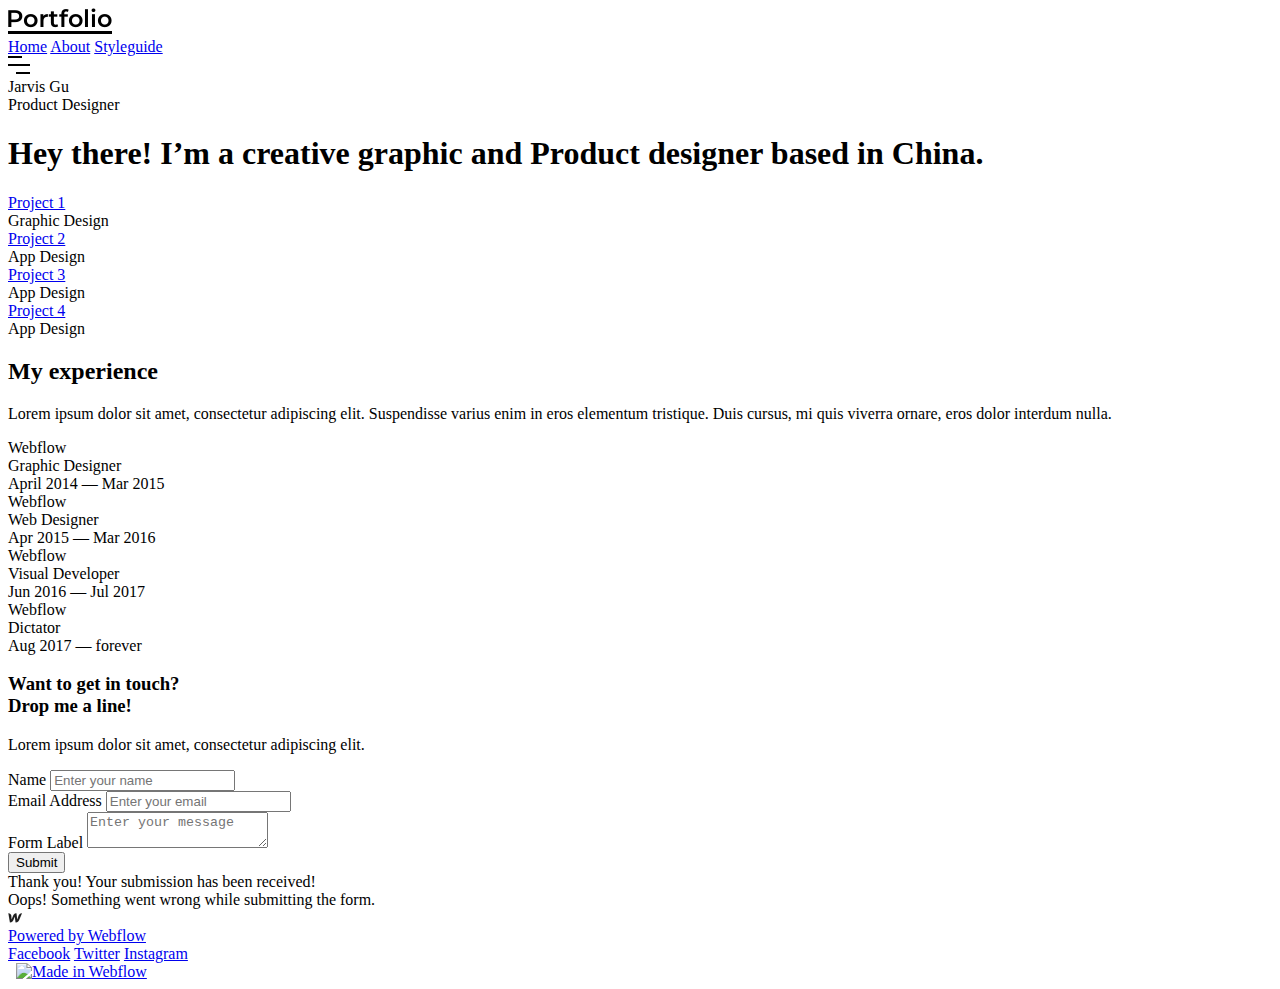
==== commit 9a45d77c: "New test pic" ====
--- a/index.html
+++ b/index.html
@@ -7,8 +7,8 @@
     <meta content="Portfolio - Webflow HTML website template" property="og:title">
     <meta content="https://uploads-ssl.webflow.com/5c6e6f46bf98b2013cf621c5/5cdbf62c56d6dd3315e2b16b_Portfolio%20SEO.jpg" property="og:image">
     <meta content="width=device-width, initial-scale=1" name="viewport"><meta content="Webflow" name="generator">
-    <link href="./Portfolio/jie-4d6bf7.webflow.e4529dca3.css" rel="stylesheet" type="text/css">
-    <script src="./Portfolio/webfont.js" type="text/javascript"></script>
+    <link href="Portfolio/jie-pic.css" rel="stylesheet" type="text/css">
+    <script src="JS/webfont.js" type="text/javascript"></script>
     <link rel="stylesheet" href="./Portfolio/css" media="all">
     <script type="text/javascript">WebFont.load({  google: {    families: ["Montserrat:100,100italic,200,200italic,300,300italic,400,400italic,500,500italic,600,600italic,700,700italic,800,800italic,900,900italic"]  }});</script>
     <!--[if lt IE 9]><script src="https://cdnjs.cloudflare.com/ajax/libs/html5shiv/3.7.3/html5shiv.min.js" type="text/javascript"></script>
@@ -55,7 +55,8 @@
     animation-iteration-count: infinite;
     animation-timing-function: linear;
 }
-</style><style type="text/css">/* Copyright 2014-present Evernote Corporation. All rights reserved. */
+</style>
+    <style type="text/css">/* Copyright 2014-present Evernote Corporation. All rights reserved. */
 .skitchToastBoxContainer {
     position: absolute;
     width: 100%;
@@ -104,7 +105,8 @@
 .skitchVisible {
     /* Don't remove this class it's a hack used by the Evernote Clipper */
 }
-</style><style type="text/css">/* Copyright 2014-present Evernote Corporation. All rights reserved. */
+</style>
+    <style type="text/css">/* Copyright 2014-present Evernote Corporation. All rights reserved. */
 
 @font-face {
 	font-family: 'Soleil';
@@ -112,7 +114,8 @@
 	font-weight: normal;
 	font-style: normal;
 }
-</style><style type="text/css">/* Copyright 2019-present Evernote Corporation. All rights reserved. */
+</style>
+    <style type="text/css">/* Copyright 2019-present Evernote Corporation. All rights reserved. */
 
 #en-markup-disabled {
     position: fixed;
@@ -194,42 +197,118 @@
 </style></head>
 <body>
 <div data-collapse="medium" data-animation="default" data-duration="400" class="navigation w-nav">
-    <div class="navigation-items"><a href="https://jie-4d6bf7.webflow.io/" aria-current="page" class="logo-link w-nav-brand w--current">
+    <div class="navigation-items">
+        <a href="index.html" aria-current="page" class="logo-link w-nav-brand w--current">
         <img src="./Portfolio/5ea98aa0e1f8e9fefc5cd99d_portfolio-logo@2x.png" width="104" alt="" class="logo-image"></a>
-        <div class="navigation-wrap"><nav role="navigation" class="navigation-items w-nav-menu"><a href="https://jie-4d6bf7.webflow.io/" aria-current="page" class="navigation-item w-nav-link w--current">Home</a><a href="https://jie-4d6bf7.webflow.io/about" class="navigation-item w-nav-link">About</a><a href="https://jie-4d6bf7.webflow.io/styleguide" class="navigation-item w-nav-link">Styleguide</a></nav>
-            <div class="menu-button w-nav-button"><img src="./Portfolio/5ea98aa0e1f8e90d875cd99c_menu-icon.png" width="22" alt="" class="menu-icon"></div></div></div><div class="w-nav-overlay" data-wf-ignore=""></div></div>
+        <div class="navigation-wrap">
+        <nav role="navigation" class="navigation-items w-nav-menu">
+            <a href="index.html" aria-current="page" class="navigation-item w-nav-link w--current">Home</a>
+            <a href="About.html" class="navigation-item w-nav-link">About</a>
+            <a href="https://jie-4d6bf7.webflow.io/styleguide" class="navigation-item w-nav-link">Styleguide</a>
+        </nav>
+            <div class="menu-button w-nav-button"><img src="./Portfolio/5ea98aa0e1f8e90d875cd99c_menu-icon.png" width="22" alt="" class="menu-icon"></div>
+        </div>
+    </div>
+    <div class="w-nav-overlay" data-wf-ignore=""></div>
+</div>
 <div class="section">
     <div class="container">
         <div class="intro-wrap">
             <div class="name-text">Jarvis Gu</div>
             <div class="paragraph-light">Product Designer</div>
-    <h1 class="heading-jumbo">Hey there! I’m a creative graphic and web designer based in sunny San Francisco, CA. </h1>
-</div>
-</div>
-</div>
-<div class="section"><div id="works-grid" class="w-layout-grid works-grid"><div id="w-node-8f65c72d8fa5-945cd989"><a href="https://jie-4d6bf7.webflow.io/work/project-1" class="work-image cc-work-1 w-inline-block"></a><div class="work-description"><a href="https://jie-4d6bf7.webflow.io/work/project-1" class="project-name-link">Project 1<br></a><div class="paragraph-light">Graphic Design</div></div></div><div id="w-node-8f65c72d8fad-945cd989"><a href="https://jie-4d6bf7.webflow.io/work/project-2" class="work-image cc-work-2 w-inline-block"></a>
-    <div class="work-description"><a href="https://jie-4d6bf7.webflow.io/work/project-2" class="project-name-link">Project 2</a><div class="paragraph-light">Web Design</div></div></div>
-    <div id="w-node-8f65c72d8fb4-945cd989"><a href="https://jie-4d6bf7.webflow.io/work/project-3" class="work-image cc-work-3 w-inline-block"></a>
-    <div class="work-description"><a href="https://jie-4d6bf7.webflow.io/work/project-3" class="project-name-link">Project 3</a><div class="paragraph-light">Web Design</div></div></div><div id="w-node-8f65c72d8fbb-945cd989"><a href="https://jie-4d6bf7.webflow.io/work/project-4" class="work-image cc-work-4 w-inline-block"></a><div class="work-description"><a href="https://jie-4d6bf7.webflow.io/work/project-4" class="project-name-link">Project 4</a>
-        <div class="paragraph-light">Graphic Design</div></div></div></div><div class="container"><div class="carrer-headline-wrap"><h2>My experience</h2>
+    <h1 class="heading-jumbo">Hey there! I’m a creative graphic and Product designer based in China. </h1>
+</div>
+</div>
+</div>
+<div class="section">
+    <div id="works-grid" class="w-layout-grid works-grid">
+        <div id="w-node-8f65c72d8fa5-945cd989">
+            <a href="Project 1.html" class="work-image cc-work-1 w-inline-block"></a>
+            <div class="work-description">
+                <a href="Project 1.html" class="project-name-link">Project 1<br></a>
+                <div class="paragraph-light">Graphic Design</div>
+            </div>
+        </div>
+        <div id="w-node-8f65c72d8fad-945cd989">
+            <a href="Project 1.html" class="work-image cc-work-2 w-inline-block"></a>
+            <div class="work-description">
+            <a href="https://jie-4d6bf7.webflow.io/work/project-2" class="project-name-link">Project 2</a>
+            <div class="paragraph-light">App Design</div></div></div>
+    <div id="w-node-8f65c72d8fb4-945cd989">
+        <a href="https://jie-4d6bf7.webflow.io/work/project-3" class="work-image cc-work-3 w-inline-block"></a>
+        <div class="work-description"><a href="https://jie-4d6bf7.webflow.io/work/project-3" class="project-name-link">Project 3</a>
+        <div class="paragraph-light">App Design</div>
+        </div>
+    </div>
+    <div id="w-node-8f65c72d8fbb-945cd989">
+        <a href="https://jie-4d6bf7.webflow.io/work/project-4" class="work-image cc-work-4 w-inline-block"></a>
+        <div class="work-description"><a href="https://jie-4d6bf7.webflow.io/work/project-4" class="project-name-link">Project 4</a>
+        <div class="paragraph-light">App Design</div></div></div></div>
+    <div class="container">
+    <div class="carrer-headline-wrap">
+        <h2>My experience</h2>
     <p class="paragraph-light">Lorem ipsum dolor sit amet, consectetur adipiscing elit. Suspendisse varius enim in eros elementum tristique. Duis cursus, mi quis viverra ornare, eros dolor interdum nulla.</p></div>
-    <div class="w-layout-grid work-experience-grid"><div id="w-node-8f65c72d8fc9-945cd989" class="work-position-wrap"><div class="position-name-text">Webflow</div>
+    <div class="w-layout-grid work-experience-grid">
+        <div id="w-node-8f65c72d8fc9-945cd989" class="work-position-wrap">
+            <div class="position-name-text">Webflow</div>
     <div class="paragraph-light cc-position-name">Graphic Designer</div>
     <div class="paragraph-tiny cc-paragraph-tiny-light">April 2014 — Mar 2015<br></div></div><div id="w-node-8f65c72d8fd1-945cd989" class="work-position-wrap"><div class="position-name-text">Webflow</div><div class="paragraph-light cc-position-name">Web Designer</div><div class="paragraph-tiny cc-paragraph-tiny-light">Apr 2015 — Mar 2016<br></div></div>
-        <div id="w-node-8f65c72d8fd9-945cd989" class="work-position-wrap"><div class="position-name-text">Webflow</div><div class="paragraph-light cc-position-name">Visual Developer</div><div class="paragraph-tiny cc-paragraph-tiny-light">Jun 2016 — Jul 2017<br></div></div><div id="w-node-8f65c72d8fe1-945cd989" class="work-position-wrap"><div class="position-name-text">Webflow</div>
-    <div class="paragraph-light cc-position-name">Dictator</div><div class="paragraph-tiny cc-paragraph-tiny-light">Aug 2017 — forever<br></div></div></div></div></div><div class="section cc-contact"><div class="container">
-    <div class="contact"><div class="contact-headline">
+        <div id="w-node-8f65c72d8fd9-945cd989" class="work-position-wrap"><div class="position-name-text">Webflow</div>
+            <div class="paragraph-light cc-position-name">Visual Developer</div>
+            <div class="paragraph-tiny cc-paragraph-tiny-light">Jun 2016 — Jul 2017<br></div></div>
+        <div id="w-node-8f65c72d8fe1-945cd989" class="work-position-wrap"><div class="position-name-text">Webflow</div>
+    <div class="paragraph-light cc-position-name">Dictator</div>
+            <div class="paragraph-tiny cc-paragraph-tiny-light">Aug 2017 — forever<br></div></div></div></div>
+    </div>
+    <div class="section cc-contact">
+    <div class="container">
+    <div class="contact">
+        <div class="contact-headline">
     <h3>Want to get in touch?<br>Drop me a line!</h3>
-    <p class="paragraph-light">Lorem ipsum dolor sit amet, consectetur adipiscing elit. </p></div>
-    <div class="contact-form-wrap"><div class="w-form"><form id="wf-form-Email-Form" name="wf-form-Email-Form" data-name="Email Form" class="contact-form"><div class="w-layout-grid contact-form-grid"><div id="w-node-a852d0df4a32-d0df4a24"><label for="Name-3">Name</label>
-        <input type="text" class="text-field w-input" maxlength="256" name="Name" data-name="Name" placeholder="Enter your name" id="Name"></div><div id="w-node-a852d0df4a36-d0df4a24"><label for="Email-3">Email Address</label><input type="email" class="text-field w-input" maxlength="256" name="Email" data-name="Email" placeholder="Enter your email" id="Email" required=""></div>
-        <div id="w-node-a852d0df4a3a-d0df4a24"><label for="Message">Form Label</label><textarea id="Message" name="Message" placeholder="Enter your message" maxlength="5000" data-name="Message" class="text-field cc-textarea w-input"></textarea></div></div>
+    <p class="paragraph-light">Lorem ipsum dolor sit amet, consectetur adipiscing elit. </p>
+    </div>
+    <div class="contact-form-wrap">
+        <div class="w-form"><form id="wf-form-Email-Form" name="wf-form-Email-Form" data-name="Email Form" class="contact-form">
+        <div class="w-layout-grid contact-form-grid">
+            <div id="w-node-a852d0df4a32-d0df4a24">
+            <label for="Name-3">Name</label>
+        <input type="text" class="text-field w-input" maxlength="256" name="Name" data-name="Name" placeholder="Enter your name" id="Name">
+            </div>
+        <div id="w-node-a852d0df4a36-d0df4a24"><label for="Email-3">Email Address</label>
+            <input type="email" class="text-field w-input" maxlength="256" name="Email" data-name="Email" placeholder="Enter your email" id="Email" required="">
+        </div>
+        <div id="w-node-a852d0df4a3a-d0df4a24"><label for="Message">Form Label</label>
+            <textarea id="Message" name="Message" placeholder="Enter your message" maxlength="5000" data-name="Message" class="text-field cc-textarea w-input"></textarea>
+        </div>
+    </div>
         <input type="submit" value="Submit" data-wait="Please wait..." class="button w-button"></form>
         <div class="status-message cc-success-message w-form-done">
-        <div>Thank you! Your submission has been received!</div></div>
-        <div class="status-message cc-error-message w-form-fail"><div>Oops! Something went wrong while submitting the form.</div></div></div></div></div></div></div>
+        <div>Thank you! Your submission has been received!</div>
+        </div>
+        <div class="status-message cc-error-message w-form-fail">
+        <div>Oops! Something went wrong while submitting the form.</div>
+        </div>
+        </div>
+    </div>
+    </div>
+    </div>
+    </div>
 <div class="footer-wrap">
-    <div><a href="https://webflow.com/" target="_blank" class="webflow-link w-inline-block"><img src="./Portfolio/5ea98aa0e1f8e94dd85cd9a1_webflow-w-small@2x.png" width="15" alt="" class="webflow-logo-tiny"><div class="paragraph-tiny">Powered by Webflow</div></a></div><div class="footer-links"><a href="https://www.facebook.com/webflow/" target="_blank" class="footer-item">Facebook</a><a href="https://twitter.com/webflow" target="_blank" class="footer-item">Twitter</a><a href="https://www.instagram.com/webflowapp/" target="_blank" class="footer-item">Instagram</a></div></div>
-<script src="./Portfolio/jquery-3.4.1.min.220afd743d.js
-" type="text/javascript" integrity="sha256-CSXorXvZcTkaix6Yvo6HppcZGetbYMGWSFlBw8HfCJo=" crossorigin="anonymous"></script><script src="./Portfolio/webflow.7145d1a04.js" type="text/javascript"></script><!--[if lte IE 9]><script src="//cdnjs.cloudflare.com/ajax/libs/placeholders/3.0.2/placeholders.min.js"></script><![endif]-->
-<a class="w-webflow-badge" href="https://webflow.com/?utm_campaign=brandjs"><img src="./Portfolio/webflow-badge-icon.f67cd735e3.svg" alt="" style="margin-right: 8px; width: 16px;"><img src="./Portfolio/webflow-badge-text.6faa6a38cd.svg" alt="Made in Webflow"></a></body></html>+    <div>
+        <a href="https://webflow.com/" target="_blank" class="webflow-link w-inline-block">
+            <img src="./Portfolio/5ea98aa0e1f8e94dd85cd9a1_webflow-w-small@2x.png" width="15" alt="" class="webflow-logo-tiny">
+            <div class="paragraph-tiny">Powered by Webflow</div>
+        </a>
+    </div>
+    <div class="footer-links">
+        <a href="https://www.facebook.com/webflow/" target="_blank" class="footer-item">Facebook</a>
+        <a href="https://twitter.com/webflow" target="_blank" class="footer-item">Twitter</a>
+        <a href="https://www.instagram.com/webflowapp/" target="_blank" class="footer-item">Instagram</a>
+    </div>
+</div>
+<script src="JS/jquery-3.4.1.min.220afd743d.js
+" type="text/javascript" integrity="sha256-CSXorXvZcTkaix6Yvo6HppcZGetbYMGWSFlBw8HfCJo=" crossorigin="anonymous"></script>
+<script src="JS/webflow.7145d1a04.js" type="text/javascript"></script>
+<!--[if lte IE 9]><script src="//cdnjs.cloudflare.com/ajax/libs/placeholders/3.0.2/placeholders.min.js"></script><![endif]-->
+</body>
+</html>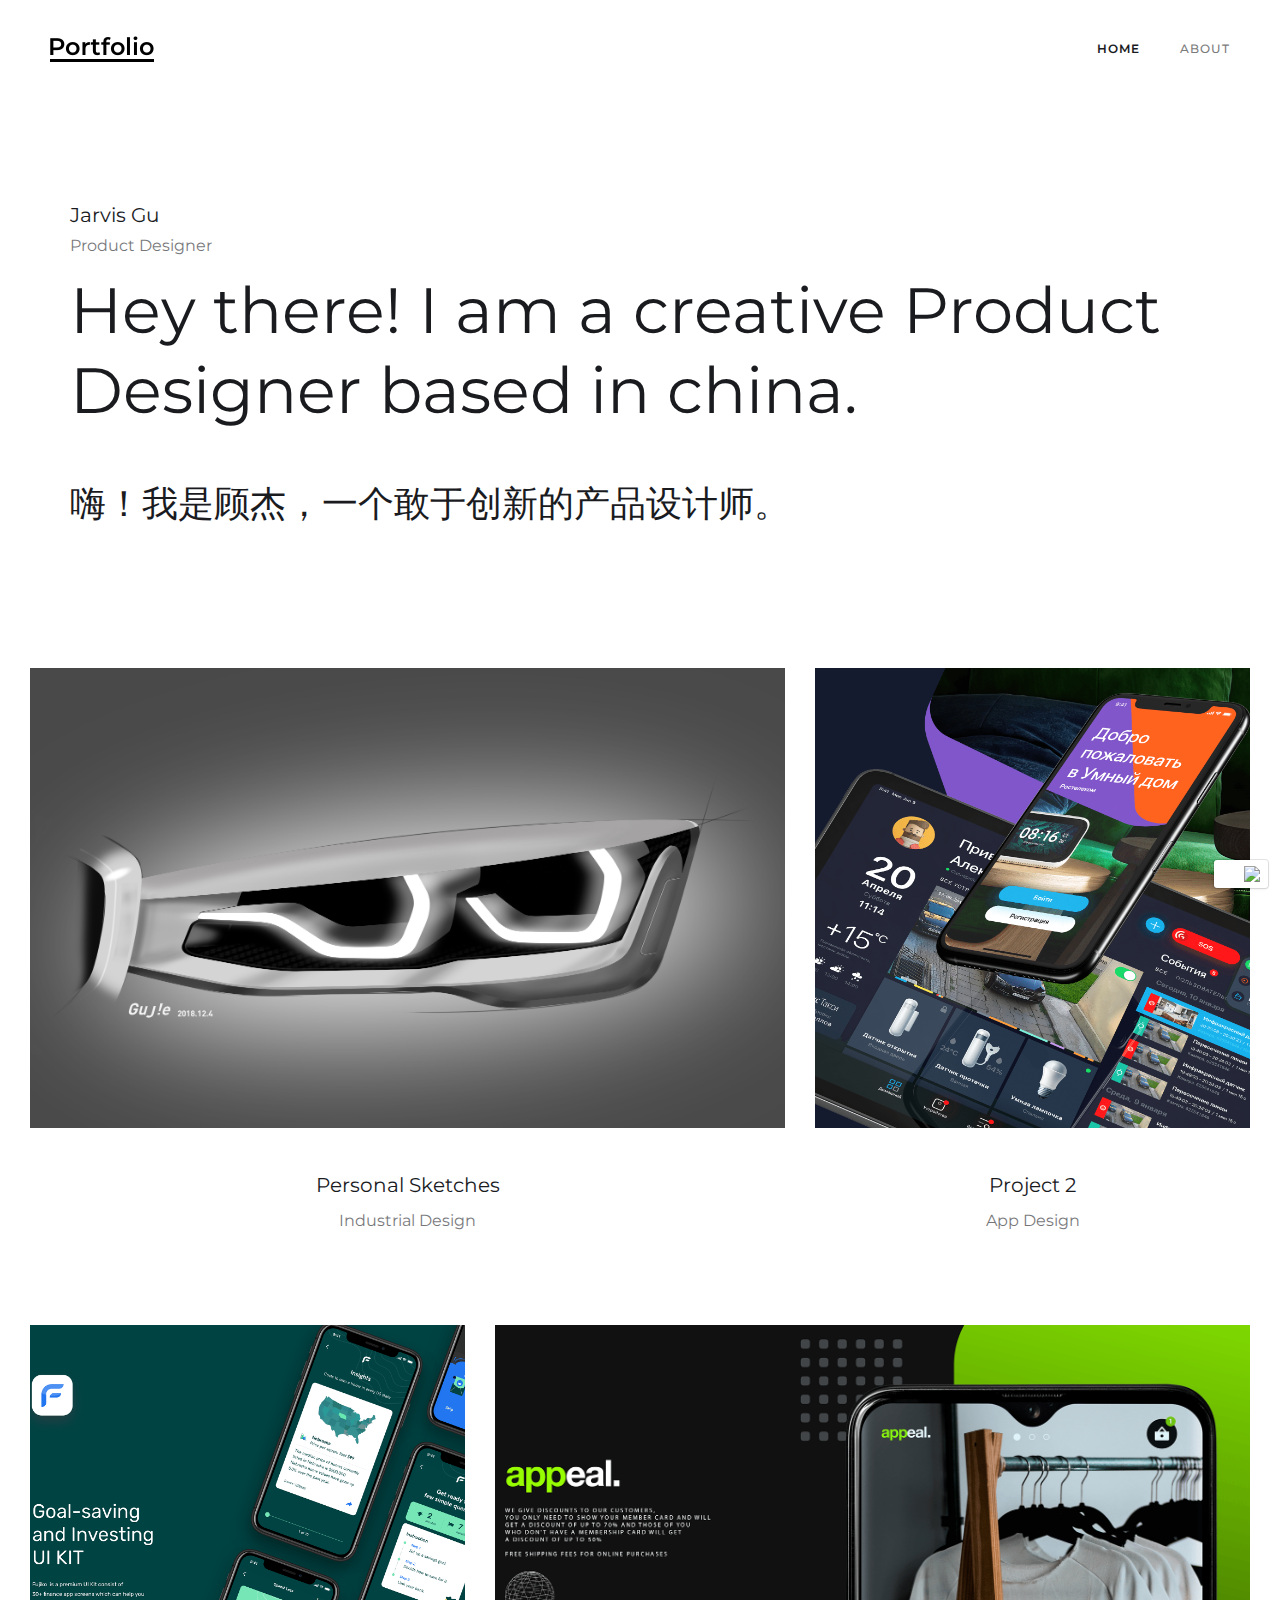
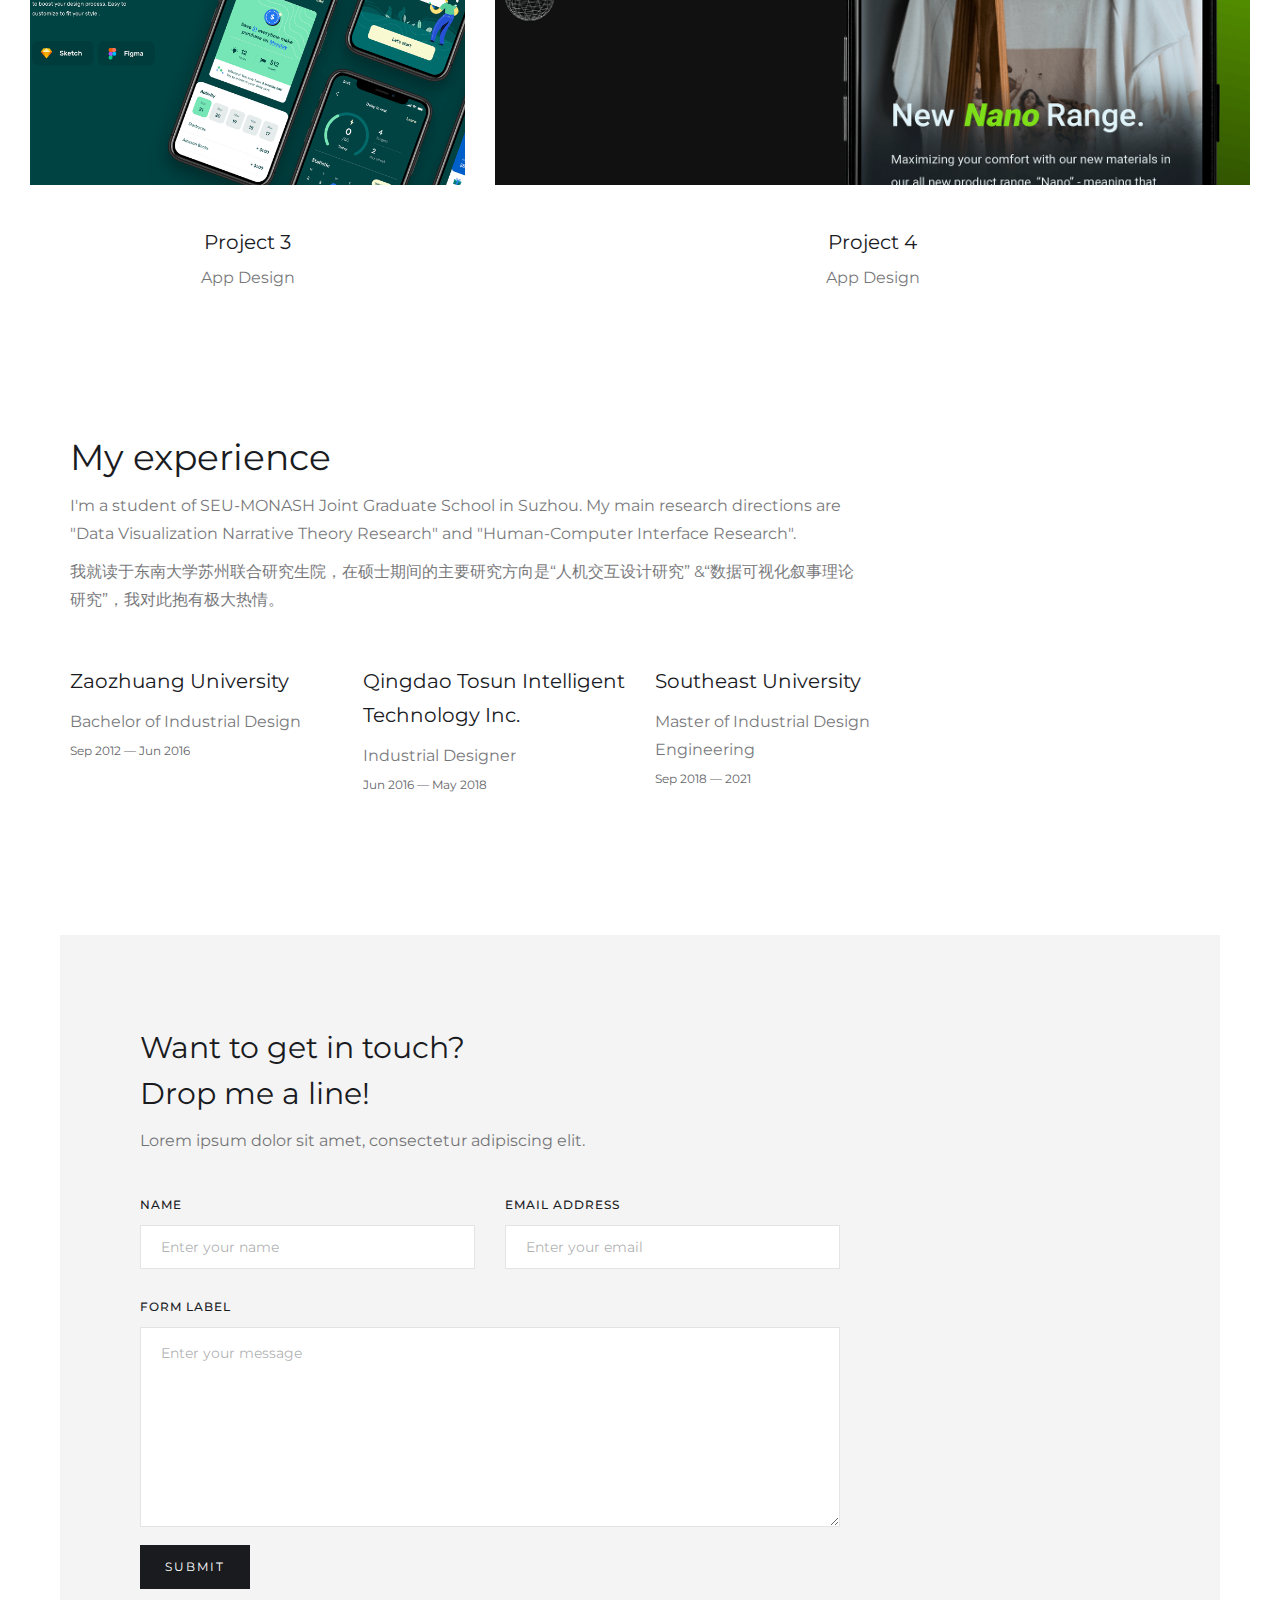
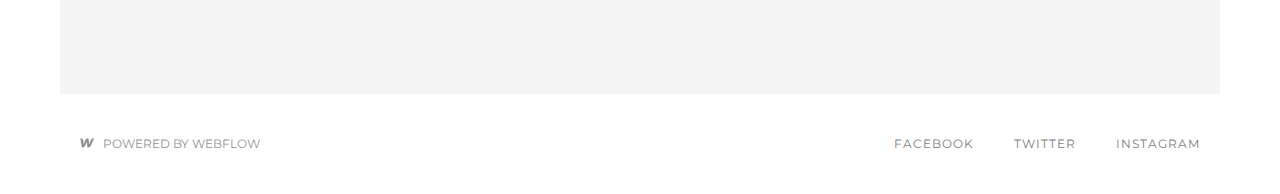
==== commit bace5e2a: "New" ====
--- a/index.html
+++ b/index.html
@@ -3,7 +3,7 @@
 <html data-wf-domain="jie-4d6bf7.webflow.io" data-wf-page="5ea98aa0e1f8e9d4945cd989" data-wf-site="5ea98aa0effbba3da51259f1" data-wf-status="1" class="w-mod-js wf-montserrat-n1-active wf-montserrat-i1-active wf-montserrat-n2-active wf-montserrat-i2-active wf-montserrat-n3-active wf-montserrat-i3-active wf-montserrat-n4-active wf-montserrat-i4-active wf-montserrat-n5-active wf-montserrat-i5-active wf-montserrat-n6-active wf-montserrat-i6-active wf-montserrat-n7-active wf-montserrat-i7-active wf-montserrat-n8-active wf-montserrat-i8-active wf-montserrat-n9-active wf-montserrat-i9-active wf-active">
 <head>
     <meta http-equiv="Content-Type" content="text/html; charset=UTF-8">
-    <title>Portfolio - Webflow HTML website template</title>
+    <title>Portfolio - 顾杰</title>
     <meta content="Portfolio - Webflow HTML website template" property="og:title">
     <meta content="https://uploads-ssl.webflow.com/5c6e6f46bf98b2013cf621c5/5cdbf62c56d6dd3315e2b16b_Portfolio%20SEO.jpg" property="og:image">
     <meta content="width=device-width, initial-scale=1" name="viewport"><meta content="Webflow" name="generator">
@@ -204,7 +204,7 @@
         <nav role="navigation" class="navigation-items w-nav-menu">
             <a href="index.html" aria-current="page" class="navigation-item w-nav-link w--current">Home</a>
             <a href="About.html" class="navigation-item w-nav-link">About</a>
-            <a href="https://jie-4d6bf7.webflow.io/styleguide" class="navigation-item w-nav-link">Styleguide</a>
+           <!-- <a href="https://jie-4d6bf7.webflow.io/styleguide" class="navigation-item w-nav-link">Styleguide</a> --> 
         </nav>
             <div class="menu-button w-nav-button"><img src="./Portfolio/5ea98aa0e1f8e90d875cd99c_menu-icon.png" width="22" alt="" class="menu-icon"></div>
         </div>
@@ -216,7 +216,9 @@
         <div class="intro-wrap">
             <div class="name-text">Jarvis Gu</div>
             <div class="paragraph-light">Product Designer</div>
-    <h1 class="heading-jumbo">Hey there! I’m a creative graphic and Product designer based in China. </h1>
+    <h1 class="heading-jumbo">Hey there! I am a creative Product Designer based in china.  </h1>
+    <br/>
+    <h1 class="heading-jumbo-small">嗨！我是顾杰，一个敢于创新的产品设计师。  </h1>
 </div>
 </div>
 </div>
@@ -225,14 +227,14 @@
         <div id="w-node-8f65c72d8fa5-945cd989">
             <a href="Project 1.html" class="work-image cc-work-1 w-inline-block"></a>
             <div class="work-description">
-                <a href="Project 1.html" class="project-name-link">Project 1<br></a>
-                <div class="paragraph-light">Graphic Design</div>
+                <a href="Project 1.html" class="project-name-link">Personal Sketches<br></a>
+                <div class="paragraph-light">Industrial Design</div>
             </div>
         </div>
         <div id="w-node-8f65c72d8fad-945cd989">
             <a href="Project 1.html" class="work-image cc-work-2 w-inline-block"></a>
             <div class="work-description">
-            <a href="https://jie-4d6bf7.webflow.io/work/project-2" class="project-name-link">Project 2</a>
+            <a href="Project 2.html" class="project-name-link">Project 2</a>
             <div class="paragraph-light">App Design</div></div></div>
     <div id="w-node-8f65c72d8fb4-945cd989">
         <a href="https://jie-4d6bf7.webflow.io/work/project-3" class="work-image cc-work-3 w-inline-block"></a>
@@ -247,18 +249,24 @@
     <div class="container">
     <div class="carrer-headline-wrap">
         <h2>My experience</h2>
-    <p class="paragraph-light">Lorem ipsum dolor sit amet, consectetur adipiscing elit. Suspendisse varius enim in eros elementum tristique. Duis cursus, mi quis viverra ornare, eros dolor interdum nulla.</p></div>
+    <p class="paragraph-light">
+        I'm a student of SEU-MONASH Joint Graduate School in Suzhou. My main research directions are "Data Visualization Narrative Theory Research" and "Human-Computer Interface Research".</p>
+    <p class="paragraph-light">
+            我就读于东南大学苏州联合研究生院，在硕士期间的主要研究方向是“人机交互设计研究” &“数据可视化叙事理论研究”，我对此抱有极大热情。</p>
+    </div>
     <div class="w-layout-grid work-experience-grid">
         <div id="w-node-8f65c72d8fc9-945cd989" class="work-position-wrap">
-            <div class="position-name-text">Webflow</div>
-    <div class="paragraph-light cc-position-name">Graphic Designer</div>
-    <div class="paragraph-tiny cc-paragraph-tiny-light">April 2014 — Mar 2015<br></div></div><div id="w-node-8f65c72d8fd1-945cd989" class="work-position-wrap"><div class="position-name-text">Webflow</div><div class="paragraph-light cc-position-name">Web Designer</div><div class="paragraph-tiny cc-paragraph-tiny-light">Apr 2015 — Mar 2016<br></div></div>
-        <div id="w-node-8f65c72d8fd9-945cd989" class="work-position-wrap"><div class="position-name-text">Webflow</div>
-            <div class="paragraph-light cc-position-name">Visual Developer</div>
-            <div class="paragraph-tiny cc-paragraph-tiny-light">Jun 2016 — Jul 2017<br></div></div>
-        <div id="w-node-8f65c72d8fe1-945cd989" class="work-position-wrap"><div class="position-name-text">Webflow</div>
-    <div class="paragraph-light cc-position-name">Dictator</div>
-            <div class="paragraph-tiny cc-paragraph-tiny-light">Aug 2017 — forever<br></div></div></div></div>
+            <div class="position-name-text">Zaozhuang University</div>
+    <div class="paragraph-light cc-position-name">Bachelor of Industrial Design</div>
+    <div class="paragraph-tiny cc-paragraph-tiny-light">Sep 2012 — Jun 2016<br></div></div>
+    <div id="w-node-8f65c72d8fd1-945cd989" class="work-position-wrap">
+        <div class="position-name-text">Qingdao Tosun Intelligent Technology Inc.</div>
+        <div class="paragraph-light cc-position-name">Industrial Designer</div>
+        <div class="paragraph-tiny cc-paragraph-tiny-light">Jun 2016 — May 2018<br></div></div>
+        <div id="w-node-8f65c72d8fd9-945cd989" class="work-position-wrap"><div class="position-name-text">Southeast University</div>
+            <div class="paragraph-light cc-position-name">Master of Industrial Design Engineering</div>
+            <div class="paragraph-tiny cc-paragraph-tiny-light">Sep 2018 — 2021<br></div></div>
+        </div>
     </div>
     <div class="section cc-contact">
     <div class="container">
--- a/Portfolio/jie-pic.css
+++ b/Portfolio/jie-pic.css
@@ -0,0 +1,2321 @@
+/* Generated on: Wed Apr 29 2020 14:36:10 GMT+0000 (Coordinated Universal Time) */
+/* ==========================================================================
+   normalize.css v3.0.3 | MIT License | github.com/necolas/normalize.css 
+   ========================================================================== */
+/*! normalize.css v3.0.3 | MIT License | github.com/necolas/normalize.css */html{font-family:sans-serif;-ms-text-size-adjust:100%;-webkit-text-size-adjust:100%}body{margin:0}article,aside,details,figcaption,figure,footer,header,hgroup,main,menu,nav,section,summary{display:block}audio,canvas,progress,video{display:inline-block;vertical-align:baseline}audio:not([controls]){display:none;height:0}[hidden],template{display:none}a{background-color:transparent}a:active,a:hover{outline:0}abbr[title]{border-bottom:1px dotted}b,strong{font-weight:bold}dfn{font-style:italic}h1{font-size:2em;margin:.67em 0}mark{background:#ff0;color:#000}small{font-size:80%}sub,sup{font-size:75%;line-height:0;position:relative;vertical-align:baseline}sup{top:-0.5em}sub{bottom:-0.25em}img{border:0}svg:not(:root){overflow:hidden}figure{margin:1em 40px}hr{box-sizing:content-box;height:0}pre{overflow:auto}code,kbd,pre,samp{font-family:monospace,monospace;font-size:1em}button,input,optgroup,select,textarea{color:inherit;font:inherit;margin:0}button{overflow:visible}button,select{text-transform:none}button,html input[type="button"],input[type="reset"]{-webkit-appearance:button;cursor:pointer}button[disabled],html input[disabled]{cursor:default}button::-moz-focus-inner,input::-moz-focus-inner{border:0;padding:0}input{line-height:normal}input[type="checkbox"],input[type="radio"]{box-sizing:border-box;padding:0}input[type="number"]::-webkit-inner-spin-button,input[type="number"]::-webkit-outer-spin-button{height:auto}input[type="search"]{-webkit-appearance:none}input[type="search"]::-webkit-search-cancel-button,input[type="search"]::-webkit-search-decoration{-webkit-appearance:none}fieldset{border:1px solid #c0c0c0;margin:0 2px;padding:.35em .625em .75em}legend{border:0;padding:0}textarea{overflow:auto}optgroup{font-weight:bold}table{border-collapse:collapse;border-spacing:0}td,th{padding:0}
+
+/* ==========================================================================
+   Start of base Webflow CSS - If you're looking for some ultra-clean CSS, skip the boilerplate and see the unminified code below.
+   ========================================================================== */
+@font-face{
+  font-family:'webflow-icons';
+  src:url("[data-uri]") format('truetype');
+  font-weight:normal;
+  font-style:normal}[class^="w-icon-"],[class*=" w-icon-"]{font-family:'webflow-icons' !important;speak:none;font-style:normal;font-weight:normal;font-variant:normal;text-transform:none;line-height:1;-webkit-font-smoothing:antialiased;-moz-osx-font-smoothing:grayscale}.w-icon-slider-right:before{content:"\e600"}.w-icon-slider-left:before{content:"\e601"}.w-icon-nav-menu:before{content:"\e602"}.w-icon-arrow-down:before,.w-icon-dropdown-toggle:before{content:"\e603"}.w-icon-file-upload-remove:before{content:"\e900"}.w-icon-file-upload-icon:before{content:"\e903"}*{-webkit-box-sizing:border-box;-moz-box-sizing:border-box;box-sizing:border-box}html{height:100%}body{margin:0;min-height:100%;background-color:#fff;font-family:Arial,sans-serif;font-size:14px;line-height:20px;color:#333}img{max-width:100%;vertical-align:middle;display:inline-block}html.w-mod-touch *{background-attachment:scroll !important}.w-block{display:block}.w-inline-block{max-width:100%;display:inline-block}.w-clearfix:before,.w-clearfix:after{content:" ";display:table;grid-column-start:1;grid-row-start:1;grid-column-end:2;grid-row-end:2}.w-clearfix:after{clear:both}.w-hidden{display:none}.w-button{display:inline-block;padding:9px 15px;background-color:#3898EC;color:white;border:0;line-height:inherit;text-decoration:none;cursor:pointer;border-radius:0}input.w-button{-webkit-appearance:button}html[data-w-dynpage] [data-w-cloak]{color:transparent !important}.w-webflow-badge,.w-webflow-badge *{position:static;left:auto;top:auto;right:auto;bottom:auto;z-index:auto;display:block;visibility:visible;overflow:visible;overflow-x:visible;overflow-y:visible;box-sizing:border-box;width:auto;height:auto;max-height:none;max-width:none;min-height:0;min-width:0;margin:0;padding:0;float:none;clear:none;border:0 none transparent;border-radius:0;background:none;background-image:none;background-position:0 0;background-size:auto auto;background-repeat:repeat;background-origin:padding-box;background-clip:border-box;background-attachment:scroll;background-color:transparent;box-shadow:none;opacity:1;transform:none;transition:none;direction:ltr;font-family:inherit;font-weight:inherit;color:inherit;font-size:inherit;line-height:inherit;font-style:inherit;font-variant:inherit;text-align:inherit;letter-spacing:inherit;text-decoration:inherit;text-indent:0;text-transform:inherit;list-style-type:disc;text-shadow:none;font-smoothing:auto;vertical-align:baseline;cursor:inherit;white-space:inherit;word-break:normal;word-spacing:normal;word-wrap:normal}.w-webflow-badge{position:fixed !important;display:inline-block !important;visibility:visible !important;z-index:2147483647 !important;top:auto !important;right:12px !important;bottom:12px !important;left:auto !important;color:#AAADB0 !important;background-color:#fff !important;border-radius:3px !important;padding:6px 8px 6px 6px !important;font-size:12px !important;opacity:1 !important;line-height:14px !important;text-decoration:none !important;transform:none !important;margin:0 !important;width:auto !important;height:auto !important;overflow:visible !important;white-space:nowrap;box-shadow:0 0 0 1px rgba(0,0,0,0.1),0 1px 3px rgba(0,0,0,0.1);cursor:pointer}.w-webflow-badge>img{display:inline-block !important;visibility:visible !important;opacity:1 !important;vertical-align:middle !important}h1,h2,h3,h4,h5,h6{font-weight:bold;margin-bottom:10px}h1{font-size:38px;line-height:44px;margin-top:20px}h2{font-size:32px;line-height:36px;margin-top:20px}h3{font-size:24px;line-height:30px;margin-top:20px}h4{font-size:18px;line-height:24px;margin-top:10px}h5{font-size:14px;line-height:20px;margin-top:10px}h6{font-size:12px;line-height:18px;margin-top:10px}p{margin-top:0;margin-bottom:10px}blockquote{margin:0 0 10px 0;padding:10px 20px;border-left:5px solid #E2E2E2;font-size:18px;line-height:22px}figure{margin:0;margin-bottom:10px}figcaption{margin-top:5px;text-align:center}ul,ol{margin-top:0;margin-bottom:10px;padding-left:40px}.w-list-unstyled{padding-left:0;list-style:none}.w-embed:before,.w-embed:after{content:" ";display:table;grid-column-start:1;grid-row-start:1;grid-column-end:2;grid-row-end:2}.w-embed:after{clear:both}.w-video{width:100%;position:relative;padding:0}.w-video iframe,.w-video object,.w-video embed{position:absolute;top:0;left:0;width:100%;height:100%}fieldset{padding:0;margin:0;border:0}button,html input[type="button"],input[type="reset"]{border:0;cursor:pointer;-webkit-appearance:button}.w-form{margin:0 0 15px}.w-form-done{display:none;padding:20px;text-align:center;background-color:#dddddd}.w-form-fail{display:none;margin-top:10px;padding:10px;background-color:#ffdede}label{display:block;margin-bottom:5px;font-weight:bold}.w-input,.w-select{display:block;width:100%;height:38px;padding:8px 12px;margin-bottom:10px;font-size:14px;line-height:1.42857143;color:#333333;vertical-align:middle;background-color:#ffffff;border:1px solid #cccccc}.w-input:-moz-placeholder,.w-select:-moz-placeholder{color:#999}.w-input::-moz-placeholder,.w-select::-moz-placeholder{color:#999;opacity:1}.w-input:-ms-input-placeholder,.w-select:-ms-input-placeholder{color:#999}.w-input::-webkit-input-placeholder,.w-select::-webkit-input-placeholder{color:#999}.w-input:focus,.w-select:focus{border-color:#3898EC;outline:0}.w-input[disabled],.w-select[disabled],.w-input[readonly],.w-select[readonly],fieldset[disabled] .w-input,fieldset[disabled] .w-select{cursor:not-allowed;background-color:#eeeeee}textarea.w-input,textarea.w-select{height:auto}.w-select{background-color:#f3f3f3}.w-select[multiple]{height:auto}.w-form-label{display:inline-block;cursor:pointer;font-weight:normal;margin-bottom:0}.w-radio{display:block;margin-bottom:5px;padding-left:20px}.w-radio:before,.w-radio:after{content:" ";display:table;grid-column-start:1;grid-row-start:1;grid-column-end:2;grid-row-end:2}.w-radio:after{clear:both}.w-radio-input{margin:4px 0 0;margin-top:1px \9;line-height:normal;float:left;margin-left:-20px}.w-radio-input{margin-top:3px}.w-file-upload{display:block;margin-bottom:10px}.w-file-upload-input{width:.1px;height:.1px;opacity:0;overflow:hidden;position:absolute;z-index:-100}.w-file-upload-default,.w-file-upload-uploading,.w-file-upload-success{display:inline-block;color:#333333}.w-file-upload-error{display:block;margin-top:10px}.w-file-upload-default.w-hidden,.w-file-upload-uploading.w-hidden,.w-file-upload-error.w-hidden,.w-file-upload-success.w-hidden{display:none}.w-file-upload-uploading-btn{display:flex;font-size:14px;font-weight:normal;cursor:pointer;margin:0;padding:8px 12px;border:1px solid #cccccc;background-color:#fafafa}.w-file-upload-file{display:flex;flex-grow:1;justify-content:space-between;margin:0;padding:8px 9px 8px 11px;border:1px solid #cccccc;background-color:#fafafa}.w-file-upload-file-name{font-size:14px;font-weight:normal;display:block}.w-file-remove-link{margin-top:3px;margin-left:10px;width:auto;height:auto;padding:3px;display:block;cursor:pointer}.w-icon-file-upload-remove{margin:auto;font-size:10px}.w-file-upload-error-msg{display:inline-block;color:#ea384c;padding:2px 0}.w-file-upload-info{display:inline-block;line-height:38px;padding:0 12px}.w-file-upload-label{display:inline-block;font-size:14px;font-weight:normal;cursor:pointer;margin:0;padding:8px 12px;border:1px solid #cccccc;background-color:#fafafa}.w-icon-file-upload-icon,.w-icon-file-upload-uploading{display:inline-block;margin-right:8px;width:20px}.w-icon-file-upload-uploading{height:20px}.w-container{margin-left:auto;margin-right:auto;max-width:940px}.w-container:before,.w-container:after{content:" ";display:table;grid-column-start:1;grid-row-start:1;grid-column-end:2;grid-row-end:2}.w-container:after{clear:both}.w-container .w-row{margin-left:-10px;margin-right:-10px}.w-row:before,.w-row:after{content:" ";display:table;grid-column-start:1;grid-row-start:1;grid-column-end:2;grid-row-end:2}.w-row:after{clear:both}.w-row .w-row{margin-left:0;margin-right:0}.w-col{position:relative;float:left;width:100%;min-height:1px;padding-left:10px;padding-right:10px}.w-col .w-col{padding-left:0;padding-right:0}.w-col-1{width:8.33333333%}.w-col-2{width:16.66666667%}.w-col-3{width:25%}.w-col-4{width:33.33333333%}.w-col-5{width:41.66666667%}.w-col-6{width:50%}.w-col-7{width:58.33333333%}.w-col-8{width:66.66666667%}.w-col-9{width:75%}.w-col-10{width:83.33333333%}.w-col-11{width:91.66666667%}.w-col-12{width:100%}.w-hidden-main{display:none !important}@media screen and (max-width:991px){.w-container{max-width:728px}.w-hidden-main{display:inherit !important}.w-hidden-medium{display:none !important}.w-col-medium-1{width:8.33333333%}.w-col-medium-2{width:16.66666667%}.w-col-medium-3{width:25%}.w-col-medium-4{width:33.33333333%}.w-col-medium-5{width:41.66666667%}.w-col-medium-6{width:50%}.w-col-medium-7{width:58.33333333%}.w-col-medium-8{width:66.66666667%}.w-col-medium-9{width:75%}.w-col-medium-10{width:83.33333333%}.w-col-medium-11{width:91.66666667%}.w-col-medium-12{width:100%}.w-col-stack{width:100%;left:auto;right:auto}}@media screen and (max-width:767px){.w-hidden-main{display:inherit !important}.w-hidden-medium{display:inherit !important}.w-hidden-small{display:none !important}.w-row,.w-container .w-row{margin-left:0;margin-right:0}.w-col{width:100%;left:auto;right:auto}.w-col-small-1{width:8.33333333%}.w-col-small-2{width:16.66666667%}.w-col-small-3{width:25%}.w-col-small-4{width:33.33333333%}.w-col-small-5{width:41.66666667%}.w-col-small-6{width:50%}.w-col-small-7{width:58.33333333%}.w-col-small-8{width:66.66666667%}.w-col-small-9{width:75%}.w-col-small-10{width:83.33333333%}.w-col-small-11{width:91.66666667%}.w-col-small-12{width:100%}}@media screen and (max-width:479px){.w-container{max-width:none}.w-hidden-main{display:inherit !important}.w-hidden-medium{display:inherit !important}.w-hidden-small{display:inherit !important}.w-hidden-tiny{display:none !important}.w-col{width:100%}.w-col-tiny-1{width:8.33333333%}.w-col-tiny-2{width:16.66666667%}.w-col-tiny-3{width:25%}.w-col-tiny-4{width:33.33333333%}.w-col-tiny-5{width:41.66666667%}.w-col-tiny-6{width:50%}.w-col-tiny-7{width:58.33333333%}.w-col-tiny-8{width:66.66666667%}.w-col-tiny-9{width:75%}.w-col-tiny-10{width:83.33333333%}.w-col-tiny-11{width:91.66666667%}.w-col-tiny-12{width:100%}}.w-widget{position:relative}.w-widget-map{width:100%;height:400px}.w-widget-map label{width:auto;display:inline}.w-widget-map img{max-width:inherit}.w-widget-map .gm-style-iw{text-align:center}.w-widget-map .gm-style-iw>button{display:none !important}.w-widget-twitter{overflow:hidden}.w-widget-twitter-count-shim{display:inline-block;vertical-align:top;position:relative;width:28px;height:20px;text-align:center;background:white;border:#758696 solid 1px;border-radius:3px}.w-widget-twitter-count-shim *{pointer-events:none;-webkit-user-select:none;-moz-user-select:none;-ms-user-select:none;user-select:none}.w-widget-twitter-count-shim .w-widget-twitter-count-inner{position:relative;font-size:15px;line-height:12px;text-align:center;color:#999;font-family:serif}.w-widget-twitter-count-shim .w-widget-twitter-count-clear{position:relative;display:block}.w-widget-twitter-count-shim.w--large{width:36px;height:28px}.w-widget-twitter-count-shim.w--large .w-widget-twitter-count-inner{font-size:18px;line-height:18px}.w-widget-twitter-count-shim:not(.w--vertical){margin-left:5px;margin-right:8px}.w-widget-twitter-count-shim:not(.w--vertical).w--large{margin-left:6px}.w-widget-twitter-count-shim:not(.w--vertical):before,.w-widget-twitter-count-shim:not(.w--vertical):after{top:50%;left:0;border:solid transparent;content:" ";height:0;width:0;position:absolute;pointer-events:none}.w-widget-twitter-count-shim:not(.w--vertical):before{border-color:rgba(117,134,150,0);border-right-color:#5d6c7b;border-width:4px;margin-left:-9px;margin-top:-4px}.w-widget-twitter-count-shim:not(.w--vertical).w--large:before{border-width:5px;margin-left:-10px;margin-top:-5px}.w-widget-twitter-count-shim:not(.w--vertical):after{border-color:rgba(255,255,255,0);border-right-color:white;border-width:4px;margin-left:-8px;margin-top:-4px}.w-widget-twitter-count-shim:not(.w--vertical).w--large:after{border-width:5px;margin-left:-9px;margin-top:-5px}.w-widget-twitter-count-shim.w--vertical{width:61px;height:33px;margin-bottom:8px}.w-widget-twitter-count-shim.w--vertical:before,.w-widget-twitter-count-shim.w--vertical:after{top:100%;left:50%;border:solid transparent;content:" ";height:0;width:0;position:absolute;pointer-events:none}.w-widget-twitter-count-shim.w--vertical:before{border-color:rgba(117,134,150,0);border-top-color:#5d6c7b;border-width:5px;margin-left:-5px}.w-widget-twitter-count-shim.w--vertical:after{border-color:rgba(255,255,255,0);border-top-color:white;border-width:4px;margin-left:-4px}.w-widget-twitter-count-shim.w--vertical .w-widget-twitter-count-inner{font-size:18px;line-height:22px}.w-widget-twitter-count-shim.w--vertical.w--large{width:76px}.w-widget-gplus{overflow:hidden}.w-background-video{position:relative;overflow:hidden;height:500px;color:white}.w-background-video>video{background-size:cover;background-position:50% 50%;position:absolute;margin:auto;width:100%;height:100%;right:-100%;bottom:-100%;top:-100%;left:-100%;object-fit:cover;z-index:-100}.w-background-video>video::-webkit-media-controls-start-playback-button{display:none !important;-webkit-appearance:none}.w-slider{position:relative;height:300px;text-align:center;background:#dddddd;clear:both;-webkit-tap-highlight-color:rgba(0,0,0,0);tap-highlight-color:rgba(0,0,0,0)}.w-slider-mask{position:relative;display:block;overflow:hidden;z-index:1;left:0;right:0;height:100%;white-space:nowrap}.w-slide{position:relative;display:inline-block;vertical-align:top;width:100%;height:100%;white-space:normal;text-align:left}.w-slider-nav{position:absolute;z-index:2;top:auto;right:0;bottom:0;left:0;margin:auto;padding-top:10px;height:40px;text-align:center;-webkit-tap-highlight-color:rgba(0,0,0,0);tap-highlight-color:rgba(0,0,0,0)}.w-slider-nav.w-round>div{border-radius:100%}.w-slider-nav.w-num>div{width:auto;height:auto;padding:.2em .5em;font-size:inherit;line-height:inherit}.w-slider-nav.w-shadow>div{box-shadow:0 0 3px rgba(51,51,51,0.4)}.w-slider-nav-invert{color:#fff}.w-slider-nav-invert>div{background-color:rgba(34,34,34,0.4)}.w-slider-nav-invert>div.w-active{background-color:#222}.w-slider-dot{position:relative;display:inline-block;width:1em;height:1em;background-color:rgba(255,255,255,0.4);cursor:pointer;margin:0 3px .5em;transition:background-color 100ms,color 100ms}.w-slider-dot.w-active{background-color:#fff}.w-slider-arrow-left,.w-slider-arrow-right{position:absolute;width:80px;top:0;right:0;bottom:0;left:0;margin:auto;cursor:pointer;overflow:hidden;color:white;font-size:40px;-webkit-tap-highlight-color:rgba(0,0,0,0);tap-highlight-color:rgba(0,0,0,0);-webkit-user-select:none;-moz-user-select:none;-ms-user-select:none;user-select:none}.w-slider-arrow-left [class^="w-icon-"],.w-slider-arrow-right [class^="w-icon-"],.w-slider-arrow-left [class*=" w-icon-"],.w-slider-arrow-right [class*=" w-icon-"]{position:absolute}.w-slider-arrow-left{z-index:3;right:auto}.w-slider-arrow-right{z-index:4;left:auto}.w-icon-slider-left,.w-icon-slider-right{top:0;right:0;bottom:0;left:0;margin:auto;width:1em;height:1em}.w-dropdown{display:inline-block;position:relative;text-align:left;margin-left:auto;margin-right:auto;z-index:900}.w-dropdown-btn,.w-dropdown-toggle,.w-dropdown-link{position:relative;vertical-align:top;text-decoration:none;color:#222222;padding:20px;text-align:left;margin-left:auto;margin-right:auto;white-space:nowrap}.w-dropdown-toggle{-webkit-user-select:none;-moz-user-select:none;-ms-user-select:none;user-select:none;display:inline-block;cursor:pointer;padding-right:40px}.w-icon-dropdown-toggle{position:absolute;top:0;right:0;bottom:0;margin:auto;margin-right:20px;width:1em;height:1em}.w-dropdown-list{position:absolute;background:#dddddd;display:none;min-width:100%}.w-dropdown-list.w--open{display:block}.w-dropdown-link{padding:10px 20px;display:block;color:#222222}.w-dropdown-link.w--current{color:#0082f3}@media screen and (max-width:767px){.w-nav-brand{padding-left:10px}}.w-lightbox-backdrop{color:#000;cursor:auto;font-family:serif;font-size:medium;font-style:normal;font-variant:normal;font-weight:normal;letter-spacing:normal;line-height:normal;list-style:disc;text-align:start;text-indent:0;text-shadow:none;text-transform:none;visibility:visible;white-space:normal;word-break:normal;word-spacing:normal;word-wrap:normal;position:fixed;top:0;right:0;bottom:0;left:0;color:#fff;font-family:"Helvetica Neue",Helvetica,Ubuntu,"Segoe UI",Verdana,sans-serif;font-size:17px;line-height:1.2;font-weight:300;text-align:center;background:rgba(0,0,0,0.9);z-index:2000;outline:0;opacity:0;-webkit-user-select:none;-moz-user-select:none;-ms-user-select:none;-webkit-tap-highlight-color:transparent;-webkit-transform:translate(0, 0)}.w-lightbox-backdrop,.w-lightbox-container{height:100%;overflow:auto;-webkit-overflow-scrolling:touch}.w-lightbox-content{position:relative;height:100vh;overflow:hidden}.w-lightbox-view{position:absolute;width:100vw;height:100vh;opacity:0}.w-lightbox-view:before{content:"";height:100vh}.w-lightbox-group,.w-lightbox-group .w-lightbox-view,.w-lightbox-group .w-lightbox-view:before{height:86vh}.w-lightbox-frame,.w-lightbox-view:before{display:inline-block;vertical-align:middle}.w-lightbox-figure{position:relative;margin:0}.w-lightbox-group .w-lightbox-figure{cursor:pointer}.w-lightbox-img{width:auto;height:auto;max-width:none}.w-lightbox-image{display:block;float:none;max-width:100vw;max-height:100vh}.w-lightbox-group .w-lightbox-image{max-height:86vh}.w-lightbox-caption{position:absolute;right:0;bottom:0;left:0;padding:.5em 1em;background:rgba(0,0,0,0.4);text-align:left;text-overflow:ellipsis;white-space:nowrap;overflow:hidden}.w-lightbox-embed{position:absolute;top:0;right:0;bottom:0;left:0;width:100%;height:100%}.w-lightbox-control{position:absolute;top:0;width:4em;background-size:24px;background-repeat:no-repeat;background-position:center;cursor:pointer;-webkit-transition:all .3s;transition:all .3s}.w-lightbox-left{display:none;bottom:0;left:0;background-image:url("[data-uri]")}.w-lightbox-right{display:none;right:0;bottom:0;background-image:url("[data-uri]")}.w-lightbox-close{right:0;height:2.6em;background-image:url("[data-uri]");background-size:18px}.w-lightbox-strip{position:absolute;bottom:0;left:0;right:0;padding:0 1vh;line-height:0;white-space:nowrap;overflow-x:auto;overflow-y:hidden}.w-lightbox-item{display:inline-block;width:10vh;padding:2vh 1vh;box-sizing:content-box;cursor:pointer;-webkit-transform:translate3d(0, 0, 0)}.w-lightbox-active{opacity:.3}.w-lightbox-thumbnail{position:relative;height:10vh;background:#222;overflow:hidden}.w-lightbox-thumbnail-image{position:absolute;top:0;left:0}.w-lightbox-thumbnail .w-lightbox-tall{top:50%;width:100%;-webkit-transform:translate(0, -50%);-ms-transform:translate(0, -50%);transform:translate(0, -50%)}.w-lightbox-thumbnail .w-lightbox-wide{left:50%;height:100%;-webkit-transform:translate(-50%, 0);-ms-transform:translate(-50%, 0);transform:translate(-50%, 0)}.w-lightbox-spinner{position:absolute;top:50%;left:50%;box-sizing:border-box;width:40px;height:40px;margin-top:-20px;margin-left:-20px;border:5px solid rgba(0,0,0,0.4);border-radius:50%;-webkit-animation:spin .8s infinite linear;animation:spin .8s infinite linear}.w-lightbox-spinner:after{content:"";position:absolute;top:-4px;right:-4px;bottom:-4px;left:-4px;border:3px solid transparent;border-bottom-color:#fff;border-radius:50%}.w-lightbox-hide{display:none}.w-lightbox-noscroll{overflow:hidden}@media (min-width:768px){.w-lightbox-content{height:96vh;margin-top:2vh}.w-lightbox-view,.w-lightbox-view:before{height:96vh}.w-lightbox-group,.w-lightbox-group .w-lightbox-view,.w-lightbox-group .w-lightbox-view:before{height:84vh}.w-lightbox-image{max-width:96vw;max-height:96vh}.w-lightbox-group .w-lightbox-image{max-width:82.3vw;max-height:84vh}.w-lightbox-left,.w-lightbox-right{display:block;opacity:.5}.w-lightbox-close{opacity:.8}.w-lightbox-control:hover{opacity:1}}.w-lightbox-inactive,.w-lightbox-inactive:hover{opacity:0}.w-richtext:before,.w-richtext:after{content:" ";display:table;grid-column-start:1;grid-row-start:1;grid-column-end:2;grid-row-end:2}.w-richtext:after{clear:both}.w-richtext[contenteditable="true"]:before,.w-richtext[contenteditable="true"]:after{white-space:initial}.w-richtext ol,.w-richtext ul{overflow:hidden}.w-richtext .w-richtext-figure-selected.w-richtext-figure-type-video div:after,.w-richtext .w-richtext-figure-selected[data-rt-type="video"] div:after{outline:2px solid #2895f7}.w-richtext .w-richtext-figure-selected.w-richtext-figure-type-image div,.w-richtext .w-richtext-figure-selected[data-rt-type="image"] div{outline:2px solid #2895f7}.w-richtext figure.w-richtext-figure-type-video>div:after,.w-richtext figure[data-rt-type="video"]>div:after{content:'';position:absolute;display:none;left:0;top:0;right:0;bottom:0}.w-richtext figure{position:relative;max-width:60%}.w-richtext figure>div:before{cursor:default !important}.w-richtext figure img{width:100%}.w-richtext figure figcaption.w-richtext-figcaption-placeholder{opacity:.6}.w-richtext figure div{font-size:0;color:transparent}.w-richtext figure.w-richtext-figure-type-image,.w-richtext figure[data-rt-type="image"]{display:table}.w-richtext figure.w-richtext-figure-type-image>div,.w-richtext figure[data-rt-type="image"]>div{display:inline-block}.w-richtext figure.w-richtext-figure-type-image>figcaption,.w-richtext figure[data-rt-type="image"]>figcaption{display:table-caption;caption-side:bottom}.w-richtext figure.w-richtext-figure-type-video,.w-richtext figure[data-rt-type="video"]{width:60%;height:0}.w-richtext figure.w-richtext-figure-type-video iframe,.w-richtext figure[data-rt-type="video"] iframe{position:absolute;top:0;left:0;width:100%;height:100%}.w-richtext figure.w-richtext-figure-type-video>div,.w-richtext figure[data-rt-type="video"]>div{width:100%}.w-richtext figure.w-richtext-align-center{margin-right:auto;margin-left:auto;clear:both}.w-richtext figure.w-richtext-align-center.w-richtext-figure-type-image>div,.w-richtext figure.w-richtext-align-center[data-rt-type="image"]>div{max-width:100%}.w-richtext figure.w-richtext-align-normal{clear:both}.w-richtext figure.w-richtext-align-fullwidth{width:100%;max-width:100%;text-align:center;clear:both;display:block;margin-right:auto;margin-left:auto}.w-richtext figure.w-richtext-align-fullwidth>div{display:inline-block;padding-bottom:inherit}.w-richtext figure.w-richtext-align-fullwidth>figcaption{display:block}.w-richtext figure.w-richtext-align-floatleft{float:left;margin-right:15px;clear:none}.w-richtext figure.w-richtext-align-floatright{float:right;margin-left:15px;clear:none}.w-nav{position:relative;background:#dddddd;z-index:1000}.w-nav:before,.w-nav:after{content:" ";display:table;grid-column-start:1;grid-row-start:1;grid-column-end:2;grid-row-end:2}.w-nav:after{clear:both}.w-nav-brand{position:relative;float:left;text-decoration:none;color:#333333}.w-nav-link{position:relative;display:inline-block;vertical-align:top;text-decoration:none;color:#222222;padding:20px;text-align:left;margin-left:auto;margin-right:auto}.w-nav-link.w--current{color:#0082f3}.w-nav-menu{position:relative;float:right}[data-nav-menu-open]{display:block !important;position:absolute;top:100%;left:0;right:0;background:#C8C8C8;text-align:center;overflow:visible;min-width:200px}.w--nav-link-open{display:block;position:relative}.w-nav-overlay{position:absolute;overflow:hidden;display:none;top:100%;left:0;right:0;width:100%}.w-nav-overlay [data-nav-menu-open]{top:0}.w-nav[data-animation="over-left"] .w-nav-overlay{width:auto}.w-nav[data-animation="over-left"] .w-nav-overlay,.w-nav[data-animation="over-left"] [data-nav-menu-open]{right:auto;z-index:1;top:0}.w-nav[data-animation="over-right"] .w-nav-overlay{width:auto}.w-nav[data-animation="over-right"] .w-nav-overlay,.w-nav[data-animation="over-right"] [data-nav-menu-open]{left:auto;z-index:1;top:0}.w-nav-button{position:relative;float:right;padding:18px;font-size:24px;display:none;cursor:pointer;-webkit-tap-highlight-color:rgba(0,0,0,0);tap-highlight-color:rgba(0,0,0,0);-webkit-user-select:none;-moz-user-select:none;-ms-user-select:none;user-select:none}.w-nav-button.w--open{background-color:#C8C8C8;color:white}.w-nav[data-collapse="all"] .w-nav-menu{display:none}.w-nav[data-collapse="all"] .w-nav-button{display:block}.w--nav-dropdown-open{display:block}.w--nav-dropdown-toggle-open{display:block}.w--nav-dropdown-list-open{position:static}@media screen and (max-width:991px){.w-nav[data-collapse="medium"] .w-nav-menu{display:none}.w-nav[data-collapse="medium"] .w-nav-button{display:block}}@media screen and (max-width:767px){.w-nav[data-collapse="small"] .w-nav-menu{display:none}.w-nav[data-collapse="small"] .w-nav-button{display:block}.w-nav-brand{padding-left:10px}}@media screen and (max-width:479px){.w-nav[data-collapse="tiny"] .w-nav-menu{display:none}.w-nav[data-collapse="tiny"] .w-nav-button{display:block}}.w-tabs{position:relative}.w-tabs:before,.w-tabs:after{content:" ";display:table;grid-column-start:1;grid-row-start:1;grid-column-end:2;grid-row-end:2}.w-tabs:after{clear:both}.w-tab-menu{position:relative}.w-tab-link{position:relative;display:inline-block;vertical-align:top;text-decoration:none;padding:9px 30px;text-align:left;cursor:pointer;color:#222222;background-color:#dddddd}.w-tab-link.w--current{background-color:#C8C8C8}.w-tab-link:focus{outline:0}.w-tab-content{position:relative;display:block;overflow:hidden}.w-tab-pane{position:relative;display:none}.w--tab-active{display:block}@media screen and (max-width:479px){.w-tab-link{display:block}}.w-ix-emptyfix:after{content:""}@keyframes spin{0%{transform:rotate(0deg)}100%{transform:rotate(360deg)}}.w-dyn-empty{padding:10px;background-color:#dddddd}.w-dyn-hide{display:none !important}.w-dyn-bind-empty{display:none !important}.w-condition-invisible{display:none !important}
+
+/* ==========================================================================
+   Start of custom Webflow CSS
+   ========================================================================== */
+.w-layout-grid {
+  display: -ms-grid;
+  display: grid;
+  grid-auto-columns: 1fr;
+  -ms-grid-columns: 1fr 1fr;
+  grid-template-columns: 1fr 1fr;
+  -ms-grid-rows: auto auto;
+  grid-template-rows: auto auto;
+  grid-row-gap: 16px;
+  grid-column-gap: 16px;
+}
+
+body {
+  font-family: Montserrat, sans-serif;
+  color: #1a1b1f;
+  font-size: 16px;
+  line-height: 28px;
+  font-weight: 400;
+}
+
+h1 {
+  margin-top: 20px;
+  margin-bottom: 15px;
+  font-size: 44px;
+  line-height: 62px;
+  font-weight: 400;
+}
+
+h2 {
+  margin-top: 10px;
+  margin-bottom: 10px;
+  font-size: 36px;
+  line-height: 50px;
+  font-weight: 400;
+}
+
+h3 {
+  margin-top: 10px;
+  margin-bottom: 10px;
+  font-size: 30px;
+  line-height: 46px;
+  font-weight: 400;
+}
+
+h4 {
+  margin-top: 10px;
+  margin-bottom: 10px;
+  font-size: 24px;
+  line-height: 38px;
+  font-weight: 400;
+}
+
+h5 {
+  margin-top: 10px;
+  margin-bottom: 10px;
+  font-size: 20px;
+  line-height: 34px;
+  font-weight: 500;
+}
+
+h6 {
+  margin-top: 10px;
+  margin-bottom: 10px;
+  font-size: 16px;
+  line-height: 28px;
+  font-weight: 500;
+}
+
+p {
+  margin-bottom: 10px;
+}
+
+a {
+  display: block;
+  -webkit-transition: opacity 200ms ease;
+  transition: opacity 200ms ease;
+  color: #1a1b1f;
+  text-decoration: underline;
+}
+
+a:hover {
+  color: #32343a;
+}
+
+a:active {
+  color: #43464d;
+}
+
+ul {
+  margin-top: 20px;
+  margin-bottom: 20px;
+  padding-left: 40px;
+  list-style-type: disc;
+}
+
+li {
+  margin-bottom: 10px;
+}
+
+img {
+  display: block;
+}
+
+label {
+  margin-bottom: 10px;
+  font-size: 12px;
+  line-height: 20px;
+  font-weight: 500;
+  letter-spacing: 1px;
+  text-transform: uppercase;
+}
+
+blockquote {
+  margin-top: 25px;
+  margin-bottom: 25px;
+  padding: 15px 30px;
+  border-left: 5px solid #e2e2e2;
+  font-size: 20px;
+  line-height: 34px;
+}
+
+figure {
+  margin-top: 25px;
+  padding-bottom: 20px;
+}
+
+figcaption {
+  margin-top: 5px;
+  opacity: 0.6;
+  font-size: 14px;
+  line-height: 26px;
+  text-align: center;
+}
+
+.heading-jumbo-small {
+  margin-top: 10px;
+  margin-bottom: 15px;
+  font-size: 36px;
+  line-height: 50px;
+  font-weight: 400;
+  text-transform: none;
+}
+
+.styleguide-block {
+  display: block;
+  margin-top: 80px;
+  margin-bottom: 80px;
+  -webkit-box-orient: vertical;
+  -webkit-box-direction: normal;
+  -webkit-flex-direction: column;
+  -ms-flex-direction: column;
+  flex-direction: column;
+  -webkit-box-align: center;
+  -webkit-align-items: center;
+  -ms-flex-align: center;
+  align-items: center;
+  text-align: left;
+}
+
+.heading-jumbo-tiny {
+  margin-top: 10px;
+  margin-bottom: 10px;
+  font-size: 18px;
+  line-height: 32px;
+  font-weight: 500;
+  text-transform: uppercase;
+}
+
+.rich-text {
+  width: 70%;
+  margin-right: auto;
+  margin-bottom: 100px;
+  margin-left: auto;
+}
+
+.rich-text p {
+  margin-top: 15px;
+  margin-bottom: 25px;
+  opacity: 0.6;
+}
+
+.container {
+  width: 100%;
+  max-width: 1140px;
+  margin-right: auto;
+  margin-left: auto;
+}
+
+.styleguide-content-wrap {
+  text-align: center;
+}
+
+.paragraph-small {
+  font-size: 14px;
+  line-height: 26px;
+}
+
+.styleguide-header-wrap {
+  display: -webkit-box;
+  display: -webkit-flex;
+  display: -ms-flexbox;
+  display: flex;
+  height: 460px;
+  padding: 30px;
+  -webkit-box-orient: vertical;
+  -webkit-box-direction: normal;
+  -webkit-flex-direction: column;
+  -ms-flex-direction: column;
+  flex-direction: column;
+  -webkit-box-pack: center;
+  -webkit-justify-content: center;
+  -ms-flex-pack: center;
+  justify-content: center;
+  -webkit-box-align: center;
+  -webkit-align-items: center;
+  -ms-flex-align: center;
+  align-items: center;
+  background-color: #1a1b1f;
+  color: #fff;
+  text-align: center;
+}
+
+.styleguide-button-wrap {
+  margin-top: 10px;
+  margin-bottom: 10px;
+}
+
+.heading-jumbo {
+  margin-top: 10px;
+  margin-bottom: 10px;
+  font-size: 64px;
+  line-height: 80px;
+  text-transform: none;
+}
+
+.paragraph-tiny {
+  font-size: 12px;
+  line-height: 20px;
+}
+
+.paragraph-tiny.cc-paragraph-tiny-light {
+  opacity: 0.7;
+}
+
+.label {
+  margin-bottom: 10px;
+  font-size: 12px;
+  line-height: 20px;
+  font-weight: 500;
+  letter-spacing: 1px;
+  text-transform: uppercase;
+}
+
+.label.cc-styleguide-label {
+  margin-bottom: 25px;
+}
+
+.label.cc-speaking-label {
+  margin-top: 20px;
+  margin-bottom: 10px;
+}
+
+.label.cc-about-light {
+  opacity: 0.6;
+}
+
+.paragraph-light {
+  opacity: 0.6;
+}
+
+.paragraph-light.cc-position-name {
+  margin-bottom: 5px;
+}
+
+.section {
+  margin-right: 30px;
+  margin-left: 30px;
+}
+
+.section.cc-contact {
+  padding-right: 80px;
+  padding-left: 80px;
+  background-color: #f4f4f4;
+}
+
+.button {
+  padding: 12px 25px;
+  border-radius: 0px;
+  background-color: #1a1b1f;
+  -webkit-transition: background-color 400ms ease, opacity 400ms ease, color 400ms ease;
+  transition: background-color 400ms ease, opacity 400ms ease, color 400ms ease;
+  color: #fff;
+  font-size: 12px;
+  line-height: 20px;
+  letter-spacing: 2px;
+  text-decoration: none;
+  text-transform: uppercase;
+}
+
+.button:hover {
+  background-color: #32343a;
+  color: #fff;
+}
+
+.button:active {
+  background-color: #43464d;
+}
+
+.button.cc-jumbo-button {
+  padding: 16px 35px;
+  font-size: 14px;
+  line-height: 26px;
+}
+
+.button.cc-white-button {
+  padding: 16px 35px;
+  background-color: #fff;
+  color: #202020;
+  font-size: 14px;
+  line-height: 26px;
+}
+
+.button.cc-white-button:hover {
+  background-color: hsla(0, 0%, 100%, 0.8);
+}
+
+.button.cc-white-button:active {
+  background-color: hsla(0, 0%, 100%, 0.9);
+}
+
+.paragraph-bigger {
+  margin-bottom: 10px;
+  opacity: 1;
+  font-size: 20px;
+  line-height: 34px;
+  font-weight: 400;
+}
+
+.paragraph-bigger.cc-bigger-light {
+  opacity: 0.6;
+}
+
+.divider {
+  height: 1px;
+  background-color: #eee;
+}
+
+.logo-link {
+  z-index: 1;
+}
+
+.logo-link:hover {
+  opacity: 0.8;
+}
+
+.logo-link:active {
+  opacity: 0.7;
+}
+
+.navigation-item {
+  padding-top: 9px;
+  padding-bottom: 9px;
+  opacity: 0.6;
+  font-size: 12px;
+  line-height: 20px;
+  font-weight: 500;
+  letter-spacing: 1px;
+  text-transform: uppercase;
+}
+
+.navigation-item:hover {
+  opacity: 0.9;
+}
+
+.navigation-item:active {
+  opacity: 0.8;
+}
+
+.navigation-item.w--current {
+  opacity: 1;
+  color: #1a1b1f;
+  font-weight: 600;
+}
+
+.navigation-item.w--current:hover {
+  opacity: 0.8;
+  color: #32343a;
+}
+
+.navigation-item.w--current:active {
+  opacity: 0.7;
+  color: #32343a;
+}
+
+.navigation-items {
+  display: -webkit-box;
+  display: -webkit-flex;
+  display: -ms-flexbox;
+  display: flex;
+  -webkit-box-pack: justify;
+  -webkit-justify-content: space-between;
+  -ms-flex-pack: justify;
+  justify-content: space-between;
+  -webkit-box-align: center;
+  -webkit-align-items: center;
+  -ms-flex-align: center;
+  align-items: center;
+  -webkit-box-flex: 1;
+  -webkit-flex: 1;
+  -ms-flex: 1;
+  flex: 1;
+}
+
+.navigation {
+  display: -webkit-box;
+  display: -webkit-flex;
+  display: -ms-flexbox;
+  display: flex;
+  padding: 30px 50px;
+  -webkit-box-align: center;
+  -webkit-align-items: center;
+  -ms-flex-align: center;
+  align-items: center;
+  background-color: transparent;
+}
+
+.logo-image {
+  display: block;
+}
+
+.navigation-wrap {
+  display: -webkit-box;
+  display: -webkit-flex;
+  display: -ms-flexbox;
+  display: flex;
+  margin-right: -20px;
+  -webkit-box-align: center;
+  -webkit-align-items: center;
+  -ms-flex-align: center;
+  align-items: center;
+}
+
+.intro-wrap {
+  margin-top: 100px;
+  margin-bottom: 140px;
+}
+
+.name-text {
+  font-size: 20px;
+  line-height: 34px;
+  font-weight: 400;
+}
+
+.position-name-text {
+  margin-bottom: 10px;
+  font-size: 20px;
+  line-height: 34px;
+  font-weight: 400;
+  text-transform: none;
+}
+
+.work-description {
+  display: -webkit-box;
+  display: -webkit-flex;
+  display: -ms-flexbox;
+  display: flex;
+  width: 100%;
+  margin-bottom: 60px;
+  -webkit-box-orient: vertical;
+  -webkit-box-direction: normal;
+  -webkit-flex-direction: column;
+  -ms-flex-direction: column;
+  flex-direction: column;
+  -webkit-box-pack: center;
+  -webkit-justify-content: center;
+  -ms-flex-pack: center;
+  justify-content: center;
+  -webkit-box-align: center;
+  -webkit-align-items: center;
+  -ms-flex-align: center;
+  align-items: center;
+}
+
+.work-experience-grid {
+  margin-bottom: 140px;
+  grid-column-gap: 30px;
+  grid-row-gap: 30px;
+  grid-template-areas: ". . . .";
+  -ms-grid-columns: 1fr 30px 1fr 30px 1fr 30px 1fr;
+  grid-template-columns: 1fr 1fr 1fr 1fr;
+  -ms-grid-rows: auto;
+  grid-template-rows: auto;
+}
+
+.works-grid {
+  margin-bottom: 80px;
+  grid-column-gap: 30px;
+  grid-row-gap: 30px;
+  grid-template-areas: ". . ." ". . .";
+  -ms-grid-columns: 1.5fr 30px 1fr 30px 1.5fr;
+  grid-template-columns: 1.5fr 1fr 1.5fr;
+  -ms-grid-rows: auto 30px auto;
+  grid-template-rows: auto auto;
+}
+
+.carrer-headline-wrap {
+  width: 70%;
+  margin-bottom: 50px;
+}
+
+.work-image {
+  display: -webkit-box;
+  display: -webkit-flex;
+  display: -ms-flexbox;
+  display: flex;
+  height: 460px;
+  margin-bottom: 40px;
+  -webkit-box-orient: vertical;
+  -webkit-box-direction: normal;
+  -webkit-flex-direction: column;
+  -ms-flex-direction: column;
+  flex-direction: column;
+  -webkit-box-pack: center;
+  -webkit-justify-content: center;
+  -ms-flex-pack: center;
+  justify-content: center;
+  -webkit-box-align: stretch;
+  -webkit-align-items: stretch;
+  -ms-flex-align: stretch;
+  align-items: stretch;
+  background-color: #f4f4f4;
+  background-image: url("https://d3e54v103j8qbb.cloudfront.net/img/example-bg.png");
+  background-position: 50% 50%;
+  background-size: cover;
+  text-align: center;
+  text-decoration: none;
+}
+
+.work-image:hover {
+  opacity: 0.8;
+}
+
+.work-image:active {
+  opacity: 0.7;
+}
+
+.work-image.cc-work-1 {
+  background-image: url(../images/Headlight.jpg);
+  background-size: cover;
+}
+
+.work-image.cc-work-2 {
+  background-image: url(../images/1.png);
+  background-size: cover;
+}
+.work-image.cc-work-3 {
+  background-image: url(../images/3.png);
+  background-size: cover;
+}
+.work-image.cc-work-4 {
+  background-image: url(../images/4.png);
+  background-size: cover;
+}
+
+
+
+.project-name-link {
+  margin-bottom: 5px;
+  font-size: 20px;
+  line-height: 34px;
+  font-weight: 400;
+  text-decoration: none;
+}
+
+.project-name-link:hover {
+  opacity: 0.8;
+}
+
+.project-name-link:active {
+  opacity: 0.7;
+}
+
+.text-field {
+  margin-bottom: 18px;
+  padding: 21px 20px;
+  border: 1px solid #e4e4e4;
+  border-radius: 0px;
+  -webkit-transition: border-color 400ms ease;
+  transition: border-color 400ms ease;
+  font-size: 14px;
+  line-height: 26px;
+}
+
+.text-field:hover {
+  border-color: #e3e6eb;
+}
+
+.text-field:active {
+  border-color: #43464d;
+}
+
+.text-field:focus {
+  border-color: #43464d;
+}
+
+.text-field::-webkit-input-placeholder {
+  color: rgba(50, 52, 58, 0.4);
+}
+
+.text-field:-ms-input-placeholder {
+  color: rgba(50, 52, 58, 0.4);
+}
+
+.text-field::-ms-input-placeholder {
+  color: rgba(50, 52, 58, 0.4);
+}
+
+.text-field::placeholder {
+  color: rgba(50, 52, 58, 0.4);
+}
+
+.text-field.cc-textarea {
+  height: 200px;
+  padding-top: 12px;
+}
+
+.status-message {
+  padding: 9px 30px;
+  background-color: #202020;
+  color: #fff;
+  font-size: 14px;
+  line-height: 26px;
+  text-align: center;
+}
+
+.status-message.cc-success-message {
+  background-color: #12b878;
+}
+
+.status-message.cc-error-message {
+  background-color: #db4b68;
+}
+
+.contact {
+  padding-top: 80px;
+  padding-bottom: 90px;
+}
+
+.contact-headline {
+  width: 70%;
+  margin-bottom: 40px;
+}
+
+.contact-form-grid {
+  grid-column-gap: 30px;
+  grid-row-gap: 10px;
+}
+
+.contact-form-wrap {
+  width: 70%;
+}
+
+.footer-wrap {
+  display: -webkit-box;
+  display: -webkit-flex;
+  display: -ms-flexbox;
+  display: flex;
+  padding: 40px 50px;
+  -webkit-box-pack: justify;
+  -webkit-justify-content: space-between;
+  -ms-flex-pack: justify;
+  justify-content: space-between;
+  -webkit-box-align: center;
+  -webkit-align-items: center;
+  -ms-flex-align: center;
+  align-items: center;
+}
+
+.webflow-link {
+  display: -webkit-box;
+  display: -webkit-flex;
+  display: -ms-flexbox;
+  display: flex;
+  -webkit-box-align: center;
+  -webkit-align-items: center;
+  -ms-flex-align: center;
+  align-items: center;
+  opacity: 0.5;
+  -webkit-transition: opacity 400ms ease;
+  transition: opacity 400ms ease;
+  text-decoration: none;
+  text-transform: uppercase;
+}
+
+.webflow-link:hover {
+  opacity: 1;
+}
+
+.webflow-link:active {
+  opacity: 0.8;
+}
+
+.webflow-logo-tiny {
+  margin-top: -2px;
+  margin-right: 8px;
+}
+
+.footer-links {
+  display: -webkit-box;
+  display: -webkit-flex;
+  display: -ms-flexbox;
+  display: flex;
+  margin-right: -20px;
+  -webkit-box-align: center;
+  -webkit-align-items: center;
+  -ms-flex-align: center;
+  align-items: center;
+}
+
+.footer-item {
+  margin-right: 20px;
+  margin-left: 20px;
+  opacity: 0.6;
+  font-size: 12px;
+  line-height: 20px;
+  letter-spacing: 1px;
+  text-decoration: none;
+  text-transform: uppercase;
+}
+
+.footer-item:hover {
+  opacity: 0.9;
+}
+
+.footer-item:active {
+  opacity: 0.8;
+}
+
+.about-intro-grid {
+  margin-top: 100px;
+  margin-bottom: 140px;
+  -webkit-box-align: center;
+  -webkit-align-items: center;
+  -ms-flex-align: center;
+  align-items: center;
+  grid-column-gap: 80px;
+  grid-row-gap: 30px;
+  grid-template-areas: ". .";
+  -ms-grid-columns: 1fr 80px 2fr;
+  grid-template-columns: 1fr 2fr;
+  -ms-grid-rows: auto;
+  grid-template-rows: auto;
+}
+
+.hi-there-heading {
+  margin-top: 10px;
+  margin-bottom: 20px;
+}
+
+.service-name-text {
+  margin-bottom: 10px;
+  opacity: 0.6;
+  font-size: 30px;
+  line-height: 46px;
+}
+
+.skillset-wrap {
+  padding-right: 60px;
+}
+
+.reference-link {
+  opacity: 0.6;
+  font-size: 14px;
+  line-height: 26px;
+  text-decoration: none;
+}
+
+.reference-link:hover {
+  opacity: 1;
+}
+
+.reference-link:active {
+  opacity: 0.9;
+}
+
+.featured-item-wrap {
+  margin-bottom: 25px;
+}
+
+.services-items-grid {
+  padding-top: 10px;
+  grid-column-gap: 30px;
+  grid-row-gap: 30px;
+  grid-template-areas: ". .";
+  -ms-grid-rows: auto;
+  grid-template-rows: auto;
+}
+
+.skills-grid {
+  margin-bottom: 140px;
+  grid-column-gap: 80px;
+  grid-row-gap: 30px;
+  grid-template-areas: ". .";
+  -ms-grid-columns: 1fr 80px 1fr;
+  grid-template-columns: 1fr 1fr;
+  -ms-grid-rows: auto;
+  grid-template-rows: auto;
+}
+
+.personal-features-grid {
+  margin-bottom: 110px;
+  grid-column-gap: 80px;
+  grid-row-gap: 20px;
+  grid-template-areas: ". ." ". .";
+  -ms-grid-rows: auto 20px auto;
+  grid-template-rows: auto auto;
+}
+
+.speaking-text {
+  display: inline-block;
+  margin-right: 8px;
+}
+
+.speaking-text.cc-past-speaking {
+  opacity: 0.6;
+}
+
+.speaking-detail {
+  display: inline-block;
+  opacity: 0.6;
+}
+
+.upcoming-wrap {
+  margin-bottom: 40px;
+}
+
+.social-media-heading {
+  margin-bottom: 60px;
+}
+
+.social-media-grid {
+  margin-bottom: 30px;
+  grid-column-gap: 30px;
+  grid-row-gap: 30px;
+  -ms-grid-rows: auto 30px auto;
+  grid-template-areas: ". . . ." ". . . .";
+  -ms-grid-columns: 1fr 30px 1fr 30px 1fr 30px 1fr;
+  grid-template-columns: 1fr 1fr 1fr 1fr;
+}
+
+.project-overview-grid {
+  margin-top: 120px;
+  margin-bottom: 135px;
+  grid-column-gap: 50px;
+  grid-row-gap: 100px;
+  grid-template-areas: ". . . ." ". . . .";
+  -ms-grid-columns: 1fr 50px 1fr 50px 1fr 50px 1fr;
+  grid-template-columns: 1fr 1fr 1fr 1fr;
+  -ms-grid-rows: auto 100px auto;
+  grid-template-rows: auto auto;
+}
+
+.detail-header-image {
+  width: 100%;
+}
+
+.project-description-grid {
+  margin-top: 120px;
+  margin-bottom: 120px;
+  grid-column-gap: 30px;
+  grid-row-gap: 30px;
+  grid-template-areas: ". .";
+  -ms-grid-columns: 1fr 30px 2.5fr;
+  grid-template-columns: 1fr 2.5fr;
+  -ms-grid-rows: auto;
+  grid-template-rows: auto;
+}
+
+.detail-image {
+  width: 100%;
+  margin-bottom: 30px;
+}
+
+.email-section {
+  width: 70%;
+  margin: 140px auto 200px;
+  text-align: center;
+}
+
+.email-link {
+  margin-top: 15px;
+  margin-bottom: 15px;
+  font-size: 64px;
+  line-height: 88px;
+  font-weight: 400;
+  text-decoration: none;
+  text-transform: none;
+}
+
+.email-link:hover {
+  opacity: 0.8;
+}
+
+.email-link:active {
+  opacity: 0.7;
+}
+
+.utility-page-wrap {
+  display: -webkit-box;
+  display: -webkit-flex;
+  display: -ms-flexbox;
+  display: flex;
+  width: 100vw;
+  height: 100vh;
+  max-height: 100%;
+  max-width: 100%;
+  padding: 30px;
+  -webkit-box-pack: center;
+  -webkit-justify-content: center;
+  -ms-flex-pack: center;
+  justify-content: center;
+  -webkit-box-align: center;
+  -webkit-align-items: center;
+  -ms-flex-align: center;
+  align-items: center;
+  color: #fff;
+  text-align: center;
+}
+
+._404-wrap {
+  display: -webkit-box;
+  display: -webkit-flex;
+  display: -ms-flexbox;
+  display: flex;
+  width: 100%;
+  height: 100%;
+  padding: 30px;
+  -webkit-box-orient: vertical;
+  -webkit-box-direction: normal;
+  -webkit-flex-direction: column;
+  -ms-flex-direction: column;
+  flex-direction: column;
+  -webkit-box-pack: center;
+  -webkit-justify-content: center;
+  -ms-flex-pack: center;
+  justify-content: center;
+  -webkit-box-align: center;
+  -webkit-align-items: center;
+  -ms-flex-align: center;
+  align-items: center;
+  background-color: #1a1b1f;
+}
+
+._404-content-wrap {
+  margin-bottom: 20px;
+}
+
+.protected-wrap {
+  display: -webkit-box;
+  display: -webkit-flex;
+  display: -ms-flexbox;
+  display: flex;
+  padding-top: 90px;
+  padding-bottom: 100px;
+  -webkit-box-pack: center;
+  -webkit-justify-content: center;
+  -ms-flex-pack: center;
+  justify-content: center;
+  text-align: center;
+}
+
+.protected-form {
+  display: -webkit-box;
+  display: -webkit-flex;
+  display: -ms-flexbox;
+  display: flex;
+  -webkit-box-orient: vertical;
+  -webkit-box-direction: normal;
+  -webkit-flex-direction: column;
+  -ms-flex-direction: column;
+  flex-direction: column;
+}
+
+.protected-heading {
+  margin-bottom: 30px;
+}
+
+@media screen and (max-width: 991px) {
+  .styleguide-block {
+    text-align: center;
+  }
+  .heading-jumbo {
+    font-size: 56px;
+    line-height: 70px;
+  }
+  .section.cc-contact {
+    padding-right: 0px;
+    padding-left: 0px;
+  }
+  .button {
+    -webkit-box-pack: center;
+    -webkit-justify-content: center;
+    -ms-flex-pack: center;
+    justify-content: center;
+  }
+  .logo-link.w--current {
+    -webkit-box-flex: 1;
+    -webkit-flex: 1;
+    -ms-flex: 1;
+    flex: 1;
+  }
+  .menu-icon {
+    display: block;
+  }
+  .navigation-item {
+    padding: 15px 30px;
+    -webkit-transition: background-color 400ms ease, opacity 400ms ease, color 400ms ease;
+    transition: background-color 400ms ease, opacity 400ms ease, color 400ms ease;
+    text-align: center;
+  }
+  .navigation-item:hover {
+    background-color: #f7f8f9;
+  }
+  .navigation-item:active {
+    background-color: #eef0f3;
+  }
+  .navigation-items {
+    background-color: #fff;
+  }
+  .navigation {
+    padding: 25px 30px;
+  }
+  .menu-button {
+    padding: 0px;
+  }
+  .menu-button.w--open {
+    background-color: transparent;
+  }
+  .navigation-wrap {
+    margin-right: 0px;
+  }
+  .work-experience-grid {
+    grid-template-areas: ". ." ". .";
+    -ms-grid-columns: 1fr 1fr;
+    grid-template-columns: 1fr 1fr;
+    -ms-grid-rows: auto auto;
+    grid-template-rows: auto auto;
+  }
+  .works-grid {
+    display: -webkit-box;
+    display: -webkit-flex;
+    display: -ms-flexbox;
+    display: flex;
+    -webkit-box-orient: vertical;
+    -webkit-box-direction: normal;
+    -webkit-flex-direction: column;
+    -ms-flex-direction: column;
+    flex-direction: column;
+    -webkit-box-align: stretch;
+    -webkit-align-items: stretch;
+    -ms-flex-align: stretch;
+    align-items: stretch;
+  }
+  .carrer-headline-wrap {
+    width: auto;
+  }
+  .work-image {
+    margin-bottom: 30px;
+  }
+  .contact {
+    width: auto;
+    padding: 30px 50px 40px;
+  }
+  .contact-headline {
+    width: 100%;
+  }
+  .contact-form-wrap {
+    width: 100%;
+  }
+  .about-intro-grid {
+    grid-row-gap: 50px;
+    grid-template-areas: "." ".";
+    -ms-grid-columns: 1fr;
+    grid-template-columns: 1fr;
+    -ms-grid-rows: auto 50px auto;
+    grid-template-rows: auto auto;
+    text-align: center;
+  }
+  .about-head-text-wrap {
+    width: 80%;
+    margin-right: auto;
+    margin-left: auto;
+  }
+  .service-name-text {
+    font-size: 24px;
+    line-height: 42px;
+  }
+  .skillset-wrap {
+    padding-right: 0px;
+  }
+  .services-items-grid {
+    padding-top: 0px;
+    grid-row-gap: 0px;
+    grid-template-areas: "." ".";
+    -ms-grid-columns: 1fr;
+    grid-template-columns: 1fr;
+    -ms-grid-rows: auto 0px auto;
+    grid-template-rows: auto auto;
+  }
+  .skills-grid {
+    width: 80%;
+    margin-right: auto;
+    margin-left: auto;
+    grid-row-gap: 50px;
+    grid-template-areas: "." ".";
+    -ms-grid-columns: 1fr;
+    grid-template-columns: 1fr;
+    -ms-grid-rows: auto 50px auto;
+    grid-template-rows: auto auto;
+    text-align: center;
+  }
+  .personal-features-grid {
+    width: 80%;
+    margin-right: auto;
+    margin-left: auto;
+    grid-template-areas: "." "." "." ".";
+    -ms-grid-columns: 1fr;
+    grid-template-columns: 1fr;
+    -ms-grid-rows: auto auto auto auto;
+    grid-template-rows: auto auto auto auto;
+    text-align: center;
+  }
+  .social-media-heading {
+    width: 80%;
+    margin-right: auto;
+    margin-left: auto;
+    text-align: center;
+  }
+  .social-media-grid {
+    grid-template-areas: ". ." ". ." ". ." ". .";
+    -ms-grid-columns: 1fr 1fr;
+    grid-template-columns: 1fr 1fr;
+    -ms-grid-rows: auto auto auto auto;
+    grid-template-rows: auto auto auto auto;
+  }
+  .project-overview-grid {
+    width: 70%;
+    margin-right: auto;
+    margin-left: auto;
+    grid-row-gap: 50px;
+    grid-template-areas: "." "." ".";
+    -ms-grid-columns: 1fr;
+    grid-template-columns: 1fr;
+    -ms-grid-rows: auto 50px auto 50px auto;
+    grid-template-rows: auto auto auto;
+    text-align: center;
+  }
+  .project-description-grid {
+    width: 80%;
+    margin-right: auto;
+    margin-left: auto;
+    grid-row-gap: 50px;
+    grid-template-areas: "." ".";
+    -ms-grid-columns: 1fr;
+    grid-template-columns: 1fr;
+    -ms-grid-rows: auto 50px auto;
+    grid-template-rows: auto auto;
+    text-align: center;
+  }
+  .email-section {
+    margin-bottom: 160px;
+  }
+  .email-link {
+    font-size: 36px;
+    line-height: 54px;
+  }
+}
+
+@media screen and (max-width: 767px) {
+  .heading-jumbo-small {
+    font-size: 30px;
+    line-height: 52px;
+  }
+  .rich-text {
+    width: 90%;
+    max-width: 470px;
+    text-align: left;
+  }
+  .container {
+    text-align: center;
+  }
+  .heading-jumbo {
+    font-size: 50px;
+    line-height: 64px;
+  }
+  .section {
+    margin-right: 15px;
+    margin-left: 15px;
+  }
+  .section.cc-contact {
+    padding: 15px;
+  }
+  .paragraph-bigger {
+    font-size: 16px;
+    line-height: 28px;
+  }
+  .logo-link {
+    padding-left: 0px;
+  }
+  .navigation {
+    padding: 20px 30px;
+  }
+  .work-experience-grid {
+    display: -webkit-box;
+    display: -webkit-flex;
+    display: -ms-flexbox;
+    display: flex;
+    -webkit-box-orient: vertical;
+    -webkit-box-direction: normal;
+    -webkit-flex-direction: column;
+    -ms-flex-direction: column;
+    flex-direction: column;
+    -webkit-box-align: center;
+    -webkit-align-items: center;
+    -ms-flex-align: center;
+    align-items: center;
+  }
+  .work-position-wrap {
+    margin-bottom: 40px;
+  }
+  .project-name-link {
+    font-size: 16px;
+    line-height: 28px;
+  }
+  .text-field.cc-textarea {
+    text-align: left;
+  }
+  .contact {
+    padding-right: 30px;
+    padding-left: 30px;
+  }
+  .contact-form-grid {
+    grid-column-gap: 30px;
+    grid-template-areas: "." "." ".";
+    -ms-grid-columns: 1fr;
+    grid-template-columns: 1fr;
+    -ms-grid-rows: auto auto auto;
+    grid-template-rows: auto auto auto;
+  }
+  .contact-form {
+    display: -webkit-box;
+    display: -webkit-flex;
+    display: -ms-flexbox;
+    display: flex;
+    -webkit-box-orient: vertical;
+    -webkit-box-direction: normal;
+    -webkit-flex-direction: column;
+    -ms-flex-direction: column;
+    flex-direction: column;
+  }
+  .contact-form-wrap {
+    text-align: left;
+  }
+  .footer-wrap {
+    -webkit-box-orient: vertical;
+    -webkit-box-direction: normal;
+    -webkit-flex-direction: column;
+    -ms-flex-direction: column;
+    flex-direction: column;
+    text-align: center;
+  }
+  .webflow-link {
+    margin-bottom: 15px;
+  }
+  .footer-links {
+    -webkit-box-orient: vertical;
+    -webkit-box-direction: normal;
+    -webkit-flex-direction: column;
+    -ms-flex-direction: column;
+    flex-direction: column;
+  }
+  .footer-item {
+    margin-top: 10px;
+    margin-bottom: 10px;
+    margin-left: 0px;
+  }
+  .about-head-text-wrap {
+    width: 70%;
+    max-width: 470px;
+  }
+  .skills-grid {
+    width: 70%;
+    max-width: 470px;
+    -ms-grid-columns: 1fr;
+    grid-template-columns: 1fr;
+  }
+  .personal-features-grid {
+    width: 70%;
+    max-width: 470px;
+  }
+  .social-media-heading {
+    width: 70%;
+    max-width: 470px;
+  }
+  .social-media-grid {
+    grid-column-gap: 15px;
+    grid-row-gap: 15px;
+    -ms-grid-columns: 1fr 1fr;
+    grid-template-columns: 1fr 1fr;
+  }
+  .project-overview-grid {
+    width: 80%;
+    max-width: 470px;
+    margin-top: 90px;
+    margin-bottom: 95px;
+  }
+  .project-description-grid {
+    width: 70%;
+    max-width: 470px;
+    margin-top: 90px;
+    margin-bottom: 85px;
+  }
+  .detail-image {
+    margin-bottom: 15px;
+  }
+  .email-section {
+    width: 80%;
+    max-width: 470px;
+    margin-top: 120px;
+    margin-bottom: 120px;
+  }
+  .email-link {
+    font-size: 36px;
+    line-height: 54px;
+  }
+  .utility-page-wrap {
+    padding: 15px;
+  }
+  ._404-wrap {
+    padding: 30px;
+  }
+}
+
+@media screen and (max-width: 479px) {
+  .rich-text {
+    width: 100%;
+    max-width: none;
+  }
+  .heading-jumbo {
+    font-size: 36px;
+    line-height: 48px;
+  }
+  .navigation {
+    padding-right: 20px;
+    padding-left: 20px;
+  }
+  .menu-button {
+    -webkit-box-flex: 0;
+    -webkit-flex: 0 0 auto;
+    -ms-flex: 0 0 auto;
+    flex: 0 0 auto;
+  }
+  .menu-button.w--open {
+    -webkit-box-flex: 0;
+    -webkit-flex: 0 0 auto;
+    -ms-flex: 0 0 auto;
+    flex: 0 0 auto;
+  }
+  .contact {
+    padding-right: 15px;
+    padding-left: 15px;
+  }
+  .contact-form {
+    -webkit-box-orient: vertical;
+    -webkit-box-direction: normal;
+    -webkit-flex-direction: column;
+    -ms-flex-direction: column;
+    flex-direction: column;
+  }
+  .contact-form-wrap {
+    -webkit-box-orient: vertical;
+    -webkit-box-direction: normal;
+    -webkit-flex-direction: column;
+    -ms-flex-direction: column;
+    flex-direction: column;
+  }
+  .footer-wrap {
+    -webkit-box-orient: vertical;
+    -webkit-box-direction: normal;
+    -webkit-flex-direction: column;
+    -ms-flex-direction: column;
+    flex-direction: column;
+  }
+  .about-head-text-wrap {
+    width: 100%;
+    max-width: none;
+  }
+  .skills-grid {
+    width: 100%;
+    max-width: none;
+    -ms-grid-columns: 1fr;
+    grid-template-columns: 1fr;
+  }
+  .personal-features-grid {
+    width: 100%;
+    max-width: none;
+  }
+  .social-media-heading {
+    width: 100%;
+    max-width: none;
+  }
+  .project-overview-grid {
+    width: 100%;
+    max-width: none;
+  }
+  .project-description-grid {
+    width: 100%;
+    max-width: none;
+  }
+  .email-section {
+    display: -webkit-box;
+    display: -webkit-flex;
+    display: -ms-flexbox;
+    display: flex;
+    width: 100%;
+    max-width: none;
+    -webkit-box-orient: vertical;
+    -webkit-box-direction: normal;
+    -webkit-flex-direction: column;
+    -ms-flex-direction: column;
+    flex-direction: column;
+    -webkit-box-align: center;
+    -webkit-align-items: center;
+    -ms-flex-align: center;
+    align-items: center;
+  }
+  .email-link {
+    font-size: 30px;
+    line-height: 46px;
+  }
+}
+
+#w-node-8f65c72d8fa5-945cd989 {
+  -ms-grid-column: 1;
+  grid-column-start: 1;
+  -ms-grid-column-span: 2;
+  grid-column-end: 3;
+  -ms-grid-row: 1;
+  grid-row-start: 1;
+  -ms-grid-row-span: 1;
+  grid-row-end: 2;
+}
+
+#w-node-8f65c72d8fad-945cd989 {
+  -ms-grid-column: 3;
+  grid-column-start: 3;
+  -ms-grid-column-span: 1;
+  grid-column-end: 4;
+  -ms-grid-row: 1;
+  grid-row-start: 1;
+  -ms-grid-row-span: 1;
+  grid-row-end: 2;
+}
+
+#w-node-8f65c72d8fb4-945cd989 {
+  -ms-grid-column: 1;
+  grid-column-start: 1;
+  -ms-grid-column-span: 1;
+  grid-column-end: 2;
+  -ms-grid-row: 2;
+  grid-row-start: 2;
+  -ms-grid-row-span: 1;
+  grid-row-end: 3;
+}
+
+#w-node-8f65c72d8fbb-945cd989 {
+  -ms-grid-column: 2;
+  grid-column-start: 2;
+  -ms-grid-column-span: 2;
+  grid-column-end: 4;
+  -ms-grid-row: 2;
+  grid-row-start: 2;
+  -ms-grid-row-span: 1;
+  grid-row-end: 3;
+}
+
+#w-node-8f65c72d8fc9-945cd989 {
+  -ms-grid-column: 1;
+  grid-column-start: 1;
+  -ms-grid-column-span: 1;
+  grid-column-end: 2;
+  -ms-grid-row: 1;
+  grid-row-start: 1;
+  -ms-grid-row-span: 1;
+  grid-row-end: 2;
+}
+
+#w-node-8f65c72d8fd1-945cd989 {
+  -ms-grid-column: 2;
+  grid-column-start: 2;
+  -ms-grid-column-span: 1;
+  grid-column-end: 3;
+  -ms-grid-row: 1;
+  grid-row-start: 1;
+  -ms-grid-row-span: 1;
+  grid-row-end: 2;
+}
+
+#w-node-8f65c72d8fd9-945cd989 {
+  -ms-grid-column: 3;
+  grid-column-start: 3;
+  -ms-grid-column-span: 1;
+  grid-column-end: 4;
+  -ms-grid-row: 1;
+  grid-row-start: 1;
+  -ms-grid-row-span: 1;
+  grid-row-end: 2;
+}
+
+#w-node-8f65c72d8fe1-945cd989 {
+  -ms-grid-column: 4;
+  grid-column-start: 4;
+  -ms-grid-column-span: 1;
+  grid-column-end: 5;
+  -ms-grid-row: 1;
+  grid-row-start: 1;
+  -ms-grid-row-span: 1;
+  grid-row-end: 2;
+}
+
+#w-node-a852d0df4a32-d0df4a24 {
+  -ms-grid-column: 1;
+  grid-column-start: 1;
+  -ms-grid-column-span: 1;
+  grid-column-end: 2;
+  -ms-grid-row: 1;
+  grid-row-start: 1;
+  -ms-grid-row-span: 1;
+  grid-row-end: 2;
+}
+
+#w-node-a852d0df4a36-d0df4a24 {
+  -ms-grid-column: 2;
+  grid-column-start: 2;
+  -ms-grid-column-span: 1;
+  grid-column-end: 3;
+  -ms-grid-row: 1;
+  grid-row-start: 1;
+  -ms-grid-row-span: 1;
+  grid-row-end: 2;
+}
+
+#w-node-a852d0df4a3a-d0df4a24 {
+  -ms-grid-column: 1;
+  grid-column-start: 1;
+  -ms-grid-column-span: 2;
+  grid-column-end: 3;
+  -ms-grid-row: 2;
+  grid-row-start: 2;
+  -ms-grid-row-span: 1;
+  grid-row-end: 3;
+}
+
+#w-node-7dee623c62c1-aa5cd98e {
+  -ms-grid-column: 1;
+  grid-column-start: 1;
+  -ms-grid-column-span: 1;
+  grid-column-end: 2;
+  -ms-grid-row: 1;
+  grid-row-start: 1;
+  -ms-grid-row-span: 1;
+  grid-row-end: 2;
+}
+
+#w-node-7dee623c62c8-aa5cd98e {
+  -ms-grid-column: 2;
+  grid-column-start: 2;
+  -ms-grid-column-span: 1;
+  grid-column-end: 3;
+  -ms-grid-row: 1;
+  grid-row-start: 1;
+  -ms-grid-row-span: 1;
+  grid-row-end: 2;
+}
+
+#w-node-4224828ffd8a-aa5cd98e {
+  -ms-grid-column: 1;
+  grid-column-start: 1;
+  -ms-grid-column-span: 1;
+  grid-column-end: 2;
+  -ms-grid-row: 1;
+  grid-row-start: 1;
+  -ms-grid-row-span: 1;
+  grid-row-end: 2;
+}
+
+#w-node-4224828ffd8f-aa5cd98e {
+  -ms-grid-column: 2;
+  grid-column-start: 2;
+  -ms-grid-column-span: 1;
+  grid-column-end: 3;
+  -ms-grid-row: 1;
+  grid-row-start: 1;
+  -ms-grid-row-span: 1;
+  grid-row-end: 2;
+}
+
+#w-node-4224828ffd90-aa5cd98e {
+  -ms-grid-column: 1;
+  grid-column-start: 1;
+  -ms-grid-column-span: 1;
+  grid-column-end: 2;
+  -ms-grid-row: 1;
+  grid-row-start: 1;
+  -ms-grid-row-span: 1;
+  grid-row-end: 2;
+}
+
+#w-node-4224828ffd99-aa5cd98e {
+  -ms-grid-column: 2;
+  grid-column-start: 2;
+  -ms-grid-column-span: 1;
+  grid-column-end: 3;
+  -ms-grid-row: 1;
+  grid-row-start: 1;
+  -ms-grid-row-span: 1;
+  grid-row-end: 2;
+}
+
+#w-node-4224828ffda1-aa5cd98e {
+  -ms-grid-column: 1;
+  grid-column-start: 1;
+  -ms-grid-column-span: 1;
+  grid-column-end: 2;
+  -ms-grid-row: 1;
+  grid-row-start: 1;
+  -ms-grid-row-span: 1;
+  grid-row-end: 2;
+}
+
+#w-node-4224828ffda6-aa5cd98e {
+  -ms-grid-column: 1;
+  grid-column-start: 1;
+  -ms-grid-column-span: 1;
+  grid-column-end: 2;
+  -ms-grid-row: 2;
+  grid-row-start: 2;
+  -ms-grid-row-span: 1;
+  grid-row-end: 3;
+}
+
+#w-node-4224828ffdd8-aa5cd98e {
+  -ms-grid-column: 2;
+  grid-column-start: 2;
+  -ms-grid-column-span: 1;
+  grid-column-end: 3;
+  -ms-grid-row: 2;
+  grid-row-start: 2;
+  -ms-grid-row-span: 1;
+  grid-row-end: 3;
+}
+
+#w-node-4224828ffe12-aa5cd98e {
+  -ms-grid-column: 2;
+  grid-column-start: 2;
+  -ms-grid-column-span: 1;
+  grid-column-end: 3;
+  -ms-grid-row: 1;
+  grid-row-start: 1;
+  -ms-grid-row-span: 1;
+  grid-row-end: 2;
+}
+
+#w-node-8239d41d1e9d-aa5cd98e {
+  -ms-grid-column: 1;
+  grid-column-start: 1;
+  -ms-grid-column-span: 1;
+  grid-column-end: 2;
+  -ms-grid-row: 1;
+  grid-row-start: 1;
+  -ms-grid-row-span: 1;
+  grid-row-end: 2;
+}
+
+#w-node-8239d41d1e9d-aa5cd98e:active {
+  -ms-grid-column: 1;
+  grid-column-start: 1;
+  -ms-grid-column-span: 1;
+  grid-column-end: 2;
+  -ms-grid-row: 1;
+  grid-row-start: 1;
+  -ms-grid-row-span: 1;
+  grid-row-end: 2;
+}
+
+#w-node-8239d41d1e9e-aa5cd98e {
+  -ms-grid-column: 2;
+  grid-column-start: 2;
+  -ms-grid-column-span: 1;
+  grid-column-end: 3;
+  -ms-grid-row: 2;
+  grid-row-start: 2;
+  -ms-grid-row-span: 1;
+  grid-row-end: 3;
+}
+
+#w-node-8239d41d1e9f-aa5cd98e {
+  -ms-grid-column: 2;
+  grid-column-start: 2;
+  -ms-grid-column-span: 1;
+  grid-column-end: 3;
+  -ms-grid-row: 1;
+  grid-row-start: 1;
+  -ms-grid-row-span: 1;
+  grid-row-end: 2;
+}
+
+#w-node-8239d41d1ea0-aa5cd98e {
+  -ms-grid-column: 1;
+  grid-column-start: 1;
+  -ms-grid-column-span: 1;
+  grid-column-end: 2;
+  -ms-grid-row: 2;
+  grid-row-start: 2;
+  -ms-grid-row-span: 1;
+  grid-row-end: 3;
+}
+
+#w-node-8239d41d1ea1-aa5cd98e {
+  -ms-grid-column: 3;
+  grid-column-start: 3;
+  -ms-grid-column-span: 1;
+  grid-column-end: 4;
+  -ms-grid-row: 1;
+  grid-row-start: 1;
+  -ms-grid-row-span: 1;
+  grid-row-end: 2;
+}
+
+#w-node-8239d41d1ea2-aa5cd98e {
+  -ms-grid-column: 4;
+  grid-column-start: 4;
+  -ms-grid-column-span: 1;
+  grid-column-end: 5;
+  -ms-grid-row: 1;
+  grid-row-start: 1;
+  -ms-grid-row-span: 1;
+  grid-row-end: 2;
+}
+
+#w-node-8239d41d1ea3-aa5cd98e {
+  -ms-grid-column: 3;
+  grid-column-start: 3;
+  -ms-grid-column-span: 1;
+  grid-column-end: 4;
+  -ms-grid-row: 2;
+  grid-row-start: 2;
+  -ms-grid-row-span: 1;
+  grid-row-end: 3;
+}
+
+#w-node-8239d41d1ea4-aa5cd98e {
+  -ms-grid-column: 4;
+  grid-column-start: 4;
+  -ms-grid-column-span: 1;
+  grid-column-end: 5;
+  -ms-grid-row: 2;
+  grid-row-start: 2;
+  -ms-grid-row-span: 1;
+  grid-row-end: 3;
+}
+
+#w-node-f2c6de040bbf-ef5cd98f {
+  -ms-grid-column: 1;
+  grid-column-start: 1;
+  -ms-grid-column-span: 3;
+  grid-column-end: 4;
+  -ms-grid-row: 1;
+  grid-row-start: 1;
+  -ms-grid-row-span: 1;
+  grid-row-end: 2;
+}
+
+#w-node-f2c6de040bc4-ef5cd98f {
+  -ms-grid-column: 1;
+  grid-column-start: 1;
+  -ms-grid-column-span: 2;
+  grid-column-end: 3;
+  -ms-grid-row: 2;
+  grid-row-start: 2;
+  -ms-grid-row-span: 1;
+  grid-row-end: 3;
+}
+
+#w-node-f2c6de040bc9-ef5cd98f {
+  -ms-grid-column: 3;
+  grid-column-start: 3;
+  -ms-grid-column-span: 2;
+  grid-column-end: 5;
+  -ms-grid-row: 2;
+  grid-row-start: 2;
+  -ms-grid-row-span: 1;
+  grid-row-end: 3;
+}
+
+#w-node-ee63d52fd223-ef5cd98f {
+  -ms-grid-column: 1;
+  grid-column-start: 1;
+  -ms-grid-column-span: 1;
+  grid-column-end: 2;
+  -ms-grid-row: 1;
+  grid-row-start: 1;
+  -ms-grid-row-span: 1;
+  grid-row-end: 2;
+}
+
+#w-node-ee63d52fd22b-ef5cd98f {
+  -ms-grid-column: 2;
+  grid-column-start: 2;
+  -ms-grid-column-span: 1;
+  grid-column-end: 3;
+  -ms-grid-row: 1;
+  grid-row-start: 1;
+  -ms-grid-row-span: 1;
+  grid-row-end: 2;
+}
+
+#w-node-f2c6de040bbf-a25cd991 {
+  -ms-grid-column: 1;
+  grid-column-start: 1;
+  -ms-grid-column-span: 3;
+  grid-column-end: 4;
+  -ms-grid-row: 1;
+  grid-row-start: 1;
+  -ms-grid-row-span: 1;
+  grid-row-end: 2;
+}
+
+#w-node-f2c6de040bc4-a25cd991 {
+  -ms-grid-column: 1;
+  grid-column-start: 1;
+  -ms-grid-column-span: 2;
+  grid-column-end: 3;
+  -ms-grid-row: 2;
+  grid-row-start: 2;
+  -ms-grid-row-span: 1;
+  grid-row-end: 3;
+}
+
+#w-node-f2c6de040bc9-a25cd991 {
+  -ms-grid-column: 3;
+  grid-column-start: 3;
+  -ms-grid-column-span: 2;
+  grid-column-end: 5;
+  -ms-grid-row: 2;
+  grid-row-start: 2;
+  -ms-grid-row-span: 1;
+  grid-row-end: 3;
+}
+
+#w-node-ee63d52fd22b-a25cd991 {
+  -ms-grid-column: 2;
+  grid-column-start: 2;
+  -ms-grid-column-span: 1;
+  grid-column-end: 3;
+  -ms-grid-row: 1;
+  grid-row-start: 1;
+  -ms-grid-row-span: 1;
+  grid-row-end: 2;
+}
+
+#w-node-88a206fa61ae-a25cd991 {
+  -ms-grid-column: 1;
+  grid-column-start: 1;
+  -ms-grid-column-span: 1;
+  grid-column-end: 2;
+  -ms-grid-row: 1;
+  grid-row-start: 1;
+  -ms-grid-row-span: 1;
+  grid-row-end: 2;
+}
+
+#w-node-f2c6de040bbf-075cd992 {
+  -ms-grid-column: 1;
+  grid-column-start: 1;
+  -ms-grid-column-span: 3;
+  grid-column-end: 4;
+  -ms-grid-row: 1;
+  grid-row-start: 1;
+  -ms-grid-row-span: 1;
+  grid-row-end: 2;
+}
+
+#w-node-f2c6de040bc4-075cd992 {
+  -ms-grid-column: 1;
+  grid-column-start: 1;
+  -ms-grid-column-span: 2;
+  grid-column-end: 3;
+  -ms-grid-row: 2;
+  grid-row-start: 2;
+  -ms-grid-row-span: 1;
+  grid-row-end: 3;
+}
+
+#w-node-f2c6de040bc9-075cd992 {
+  -ms-grid-column: 3;
+  grid-column-start: 3;
+  -ms-grid-column-span: 2;
+  grid-column-end: 5;
+  -ms-grid-row: 2;
+  grid-row-start: 2;
+  -ms-grid-row-span: 1;
+  grid-row-end: 3;
+}
+
+#w-node-ee63d52fd22b-075cd992 {
+  -ms-grid-column: 2;
+  grid-column-start: 2;
+  -ms-grid-column-span: 1;
+  grid-column-end: 3;
+  -ms-grid-row: 1;
+  grid-row-start: 1;
+  -ms-grid-row-span: 1;
+  grid-row-end: 2;
+}
+
+#w-node-e6c78f8a716d-075cd992 {
+  -ms-grid-column: 1;
+  grid-column-start: 1;
+  -ms-grid-column-span: 1;
+  grid-column-end: 2;
+  -ms-grid-row: 1;
+  grid-row-start: 1;
+  -ms-grid-row-span: 1;
+  grid-row-end: 2;
+}
+
+#w-node-f2c6de040bbf-bc5cd993 {
+  -ms-grid-column: 1;
+  grid-column-start: 1;
+  -ms-grid-column-span: 3;
+  grid-column-end: 4;
+  -ms-grid-row: 1;
+  grid-row-start: 1;
+  -ms-grid-row-span: 1;
+  grid-row-end: 2;
+}
+
+#w-node-f2c6de040bc4-bc5cd993 {
+  -ms-grid-column: 1;
+  grid-column-start: 1;
+  -ms-grid-column-span: 2;
+  grid-column-end: 3;
+  -ms-grid-row: 2;
+  grid-row-start: 2;
+  -ms-grid-row-span: 1;
+  grid-row-end: 3;
+}
+
+#w-node-f2c6de040bc9-bc5cd993 {
+  -ms-grid-column: 3;
+  grid-column-start: 3;
+  -ms-grid-column-span: 2;
+  grid-column-end: 5;
+  -ms-grid-row: 2;
+  grid-row-start: 2;
+  -ms-grid-row-span: 1;
+  grid-row-end: 3;
+}
+
+#w-node-ee63d52fd22b-bc5cd993 {
+  -ms-grid-column: 2;
+  grid-column-start: 2;
+  -ms-grid-column-span: 1;
+  grid-column-end: 3;
+  -ms-grid-row: 1;
+  grid-row-start: 1;
+  -ms-grid-row-span: 1;
+  grid-row-end: 2;
+}
+
+#w-node-c086a8d10760-bc5cd993 {
+  -ms-grid-column: 1;
+  grid-column-start: 1;
+  -ms-grid-column-span: 1;
+  grid-column-end: 2;
+  -ms-grid-row: 1;
+  grid-row-start: 1;
+  -ms-grid-row-span: 1;
+  grid-row-end: 2;
+}
+
+@media screen and (max-width: 991px) {
+  #w-node-8f65c72d8fd9-945cd989 {
+    -ms-grid-column: 1;
+    grid-column-start: 1;
+    -ms-grid-row: 2;
+    grid-row-start: 2;
+    -ms-grid-column-span: 1;
+    grid-column-end: 2;
+    -ms-grid-row-span: 1;
+    grid-row-end: 3;
+  }
+  #w-node-8f65c72d8fe1-945cd989 {
+    -ms-grid-column: 2;
+    grid-column-start: 2;
+    -ms-grid-row: 2;
+    grid-row-start: 2;
+    -ms-grid-column-span: 1;
+    grid-column-end: 3;
+    -ms-grid-row-span: 1;
+    grid-row-end: 3;
+  }
+  #w-node-7dee623c62c8-aa5cd98e {
+    -ms-grid-column: 1;
+    grid-column-start: 1;
+    -ms-grid-row: 2;
+    grid-row-start: 2;
+    -ms-grid-column-span: 1;
+    grid-column-end: 2;
+    -ms-grid-row-span: 1;
+    grid-row-end: 3;
+  }
+  #w-node-4224828ffd8f-aa5cd98e {
+    -ms-grid-column: 1;
+    grid-column-start: 1;
+    -ms-grid-row: 2;
+    grid-row-start: 2;
+    -ms-grid-column-span: 1;
+    grid-column-end: 2;
+    -ms-grid-row-span: 1;
+    grid-row-end: 3;
+  }
+  #w-node-4224828ffd99-aa5cd98e {
+    -ms-grid-column: 1;
+    grid-column-start: 1;
+    -ms-grid-row: 2;
+    grid-row-start: 2;
+    -ms-grid-column-span: 1;
+    grid-column-end: 2;
+    -ms-grid-row-span: 1;
+    grid-row-end: 3;
+  }
+  #w-node-4224828ffdd8-aa5cd98e {
+    -ms-grid-column: 1;
+    grid-column-start: 1;
+    -ms-grid-row: 4;
+    grid-row-start: 4;
+    -ms-grid-column-span: 1;
+    grid-column-end: 2;
+    -ms-grid-row-span: 1;
+    grid-row-end: 5;
+  }
+  #w-node-4224828ffe12-aa5cd98e {
+    -ms-grid-column: 1;
+    grid-column-start: 1;
+    -ms-grid-row: 3;
+    grid-row-start: 3;
+    -ms-grid-column-span: 1;
+    grid-column-end: 2;
+    -ms-grid-row-span: 1;
+    grid-row-end: 4;
+  }
+  #w-node-8239d41d1e9e-aa5cd98e {
+    -ms-grid-column: 2;
+    grid-column-start: 2;
+    -ms-grid-row: 3;
+    grid-row-start: 3;
+    -ms-grid-column-span: 1;
+    grid-column-end: 3;
+    -ms-grid-row-span: 1;
+    grid-row-end: 4;
+  }
+  #w-node-8239d41d1ea0-aa5cd98e {
+    -ms-grid-column: 1;
+    grid-column-start: 1;
+    -ms-grid-row: 3;
+    grid-row-start: 3;
+    -ms-grid-column-span: 1;
+    grid-column-end: 2;
+    -ms-grid-row-span: 1;
+    grid-row-end: 4;
+  }
+  #w-node-8239d41d1ea1-aa5cd98e {
+    -ms-grid-column: 1;
+    grid-column-start: 1;
+    -ms-grid-row: 2;
+    grid-row-start: 2;
+    -ms-grid-column-span: 1;
+    grid-column-end: 2;
+    -ms-grid-row-span: 1;
+    grid-row-end: 3;
+  }
+  #w-node-8239d41d1ea2-aa5cd98e {
+    -ms-grid-column: 2;
+    grid-column-start: 2;
+    -ms-grid-row: 2;
+    grid-row-start: 2;
+    -ms-grid-column-span: 1;
+    grid-column-end: 3;
+    -ms-grid-row-span: 1;
+    grid-row-end: 3;
+  }
+  #w-node-8239d41d1ea3-aa5cd98e {
+    -ms-grid-column: 1;
+    grid-column-start: 1;
+    -ms-grid-row: 4;
+    grid-row-start: 4;
+    -ms-grid-column-span: 1;
+    grid-column-end: 2;
+    -ms-grid-row-span: 1;
+    grid-row-end: 5;
+  }
+  #w-node-8239d41d1ea4-aa5cd98e {
+    -ms-grid-column: 2;
+    grid-column-start: 2;
+    -ms-grid-row: 4;
+    grid-row-start: 4;
+    -ms-grid-column-span: 1;
+    grid-column-end: 3;
+    -ms-grid-row-span: 1;
+    grid-row-end: 5;
+  }
+  #w-node-f2c6de040bbf-ef5cd98f {
+    -ms-grid-column: 1;
+    grid-column-start: 1;
+    -ms-grid-column-span: 1;
+    grid-column-end: 2;
+    -ms-grid-row: 1;
+    grid-row-start: 1;
+    -ms-grid-row-span: 1;
+    grid-row-end: 2;
+  }
+  #w-node-f2c6de040bc4-ef5cd98f {
+    -ms-grid-column-span: 2;
+    grid-column-end: 2;
+  }
+  #w-node-f2c6de040bc9-ef5cd98f {
+    -ms-grid-column: 1;
+    grid-column-start: 1;
+    -ms-grid-row: 3;
+    grid-row-start: 3;
+    -ms-grid-column-span: 1;
+    grid-column-end: 2;
+    -ms-grid-row-span: 1;
+    grid-row-end: 4;
+  }
+  #w-node-ee63d52fd22b-ef5cd98f {
+    -ms-grid-column: 1;
+    grid-column-start: 1;
+    -ms-grid-column-span: 1;
+    grid-column-end: 2;
+    -ms-grid-row: 2;
+    grid-row-start: 2;
+    -ms-grid-row-span: 1;
+    grid-row-end: 3;
+  }
+  #w-node-f2c6de040bbf-a25cd991 {
+    -ms-grid-column: 1;
+    grid-column-start: 1;
+    -ms-grid-column-span: 1;
+    grid-column-end: 2;
+    -ms-grid-row: 1;
+    grid-row-start: 1;
+    -ms-grid-row-span: 1;
+    grid-row-end: 2;
+  }
+  #w-node-f2c6de040bc4-a25cd991 {
+    -ms-grid-column-span: 2;
+    grid-column-end: 2;
+  }
+  #w-node-f2c6de040bc9-a25cd991 {
+    -ms-grid-column: 1;
+    grid-column-start: 1;
+    -ms-grid-row: 3;
+    grid-row-start: 3;
+    -ms-grid-column-span: 1;
+    grid-column-end: 2;
+    -ms-grid-row-span: 1;
+    grid-row-end: 4;
+  }
+  #w-node-ee63d52fd22b-a25cd991 {
+    -ms-grid-column: 1;
+    grid-column-start: 1;
+    -ms-grid-column-span: 1;
+    grid-column-end: 2;
+    -ms-grid-row: 2;
+    grid-row-start: 2;
+    -ms-grid-row-span: 1;
+    grid-row-end: 3;
+  }
+  #w-node-f2c6de040bbf-075cd992 {
+    -ms-grid-column: 1;
+    grid-column-start: 1;
+    -ms-grid-column-span: 1;
+    grid-column-end: 2;
+    -ms-grid-row: 1;
+    grid-row-start: 1;
+    -ms-grid-row-span: 1;
+    grid-row-end: 2;
+  }
+  #w-node-f2c6de040bc4-075cd992 {
+    -ms-grid-column-span: 2;
+    grid-column-end: 2;
+  }
+  #w-node-f2c6de040bc9-075cd992 {
+    -ms-grid-column: 1;
+    grid-column-start: 1;
+    -ms-grid-row: 3;
+    grid-row-start: 3;
+    -ms-grid-column-span: 1;
+    grid-column-end: 2;
+    -ms-grid-row-span: 1;
+    grid-row-end: 4;
+  }
+  #w-node-ee63d52fd22b-075cd992 {
+    -ms-grid-column: 1;
+    grid-column-start: 1;
+    -ms-grid-column-span: 1;
+    grid-column-end: 2;
+    -ms-grid-row: 2;
+    grid-row-start: 2;
+    -ms-grid-row-span: 1;
+    grid-row-end: 3;
+  }
+  #w-node-e6c78f8a716d-075cd992 {
+    -ms-grid-column: 1;
+    grid-column-start: 1;
+    -ms-grid-row: 1;
+    grid-row-start: 1;
+    -ms-grid-column-span: 1;
+    grid-column-end: 2;
+    -ms-grid-row-span: 1;
+    grid-row-end: 2;
+  }
+  #w-node-f2c6de040bbf-bc5cd993 {
+    -ms-grid-column: 1;
+    grid-column-start: 1;
+    -ms-grid-column-span: 1;
+    grid-column-end: 2;
+    -ms-grid-row: 1;
+    grid-row-start: 1;
+    -ms-grid-row-span: 1;
+    grid-row-end: 2;
+  }
+  #w-node-f2c6de040bc4-bc5cd993 {
+    -ms-grid-column-span: 2;
+    grid-column-end: 2;
+  }
+  #w-node-f2c6de040bc9-bc5cd993 {
+    -ms-grid-column: 1;
+    grid-column-start: 1;
+    -ms-grid-row: 3;
+    grid-row-start: 3;
+    -ms-grid-column-span: 1;
+    grid-column-end: 2;
+    -ms-grid-row-span: 1;
+    grid-row-end: 4;
+  }
+  #w-node-ee63d52fd22b-bc5cd993 {
+    -ms-grid-column: 1;
+    grid-column-start: 1;
+    -ms-grid-column-span: 1;
+    grid-column-end: 2;
+    -ms-grid-row: 2;
+    grid-row-start: 2;
+    -ms-grid-row-span: 1;
+    grid-row-end: 3;
+  }
+  #w-node-c086a8d10760-bc5cd993 {
+    -ms-grid-column: 1;
+    grid-column-start: 1;
+    -ms-grid-row: 1;
+    grid-row-start: 1;
+    -ms-grid-column-span: 1;
+    grid-column-end: 2;
+    -ms-grid-row-span: 1;
+    grid-row-end: 2;
+  }
+}
+
+@media screen and (max-width: 767px) {
+  #w-node-a852d0df4a36-d0df4a24 {
+    -ms-grid-column: 1;
+    grid-column-start: 1;
+    -ms-grid-row: 2;
+    grid-row-start: 2;
+    -ms-grid-column-span: 1;
+    grid-column-end: 2;
+    -ms-grid-row-span: 1;
+    grid-row-end: 3;
+  }
+  #w-node-a852d0df4a3a-d0df4a24 {
+    -ms-grid-column: 1;
+    grid-column-start: 1;
+    -ms-grid-row: 3;
+    grid-row-start: 3;
+    -ms-grid-column-span: 1;
+    grid-column-end: 2;
+    -ms-grid-row-span: 1;
+    grid-row-end: 4;
+  }
+}